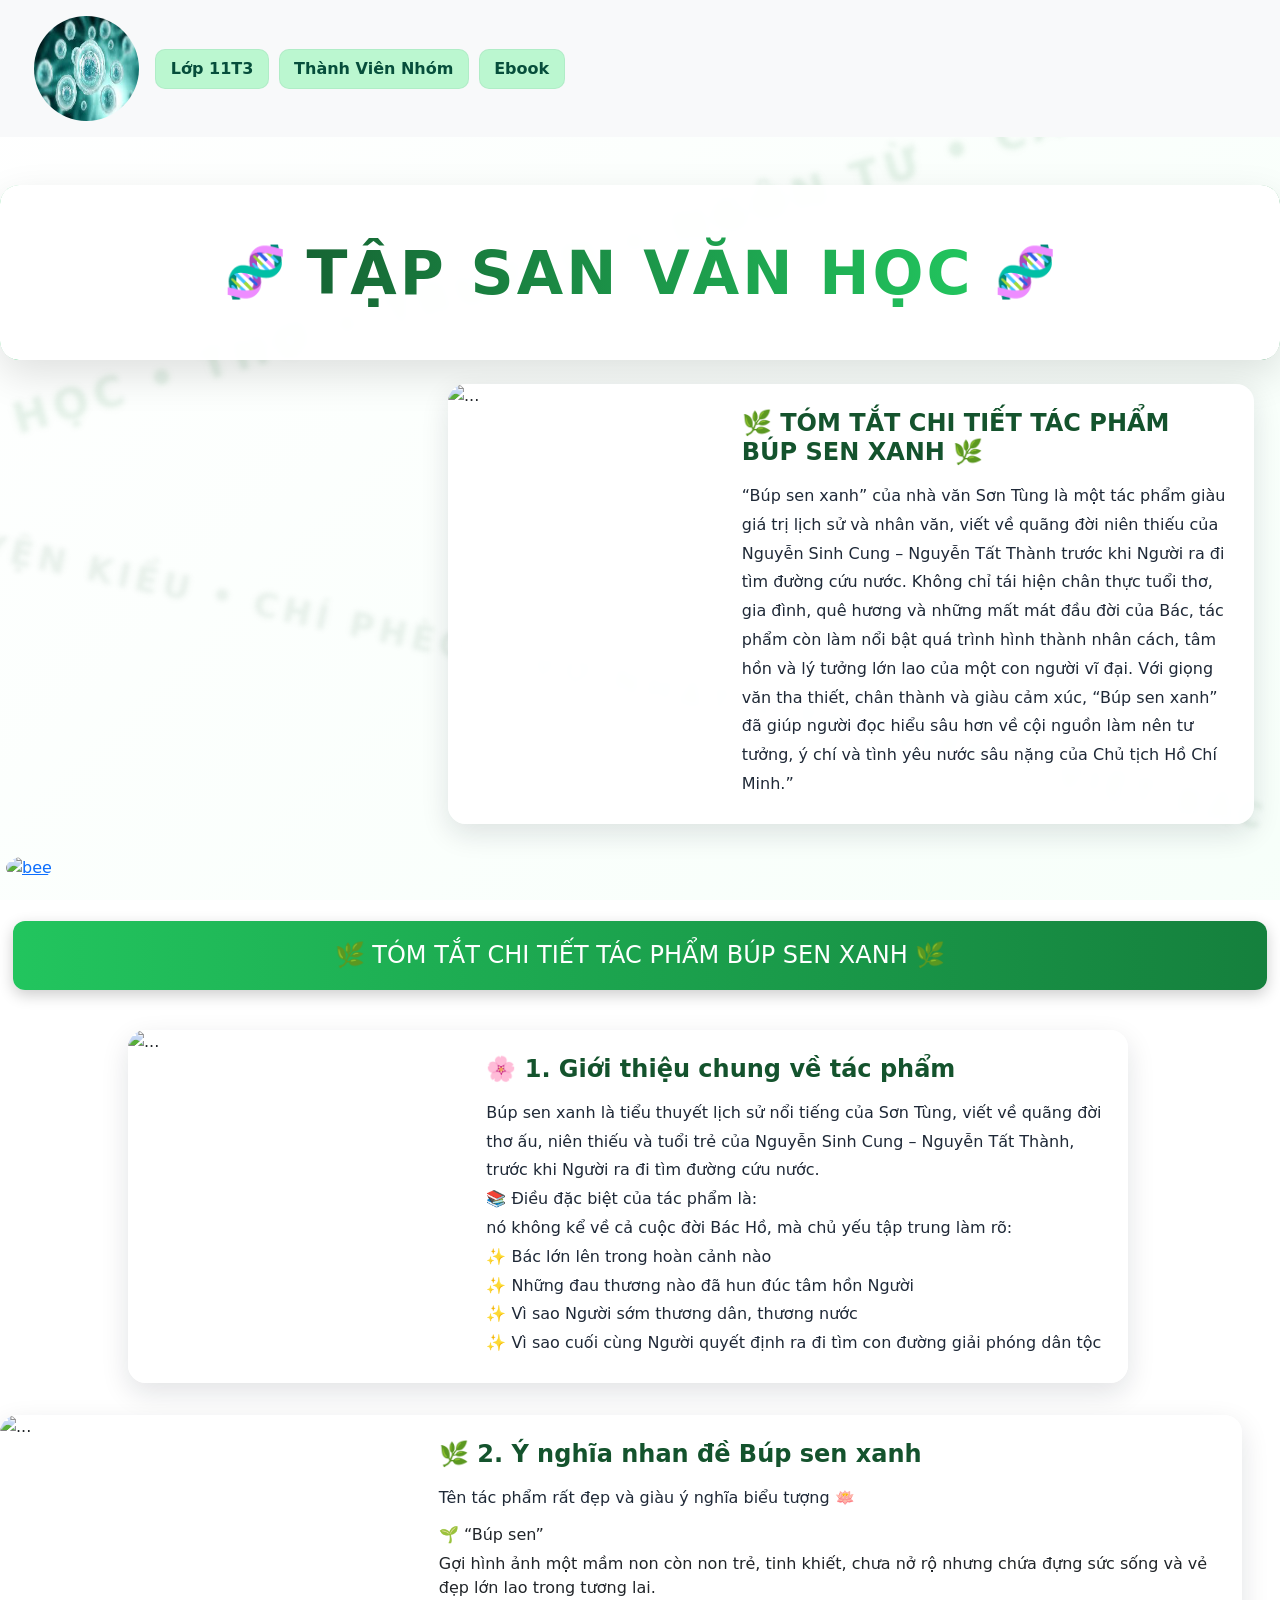
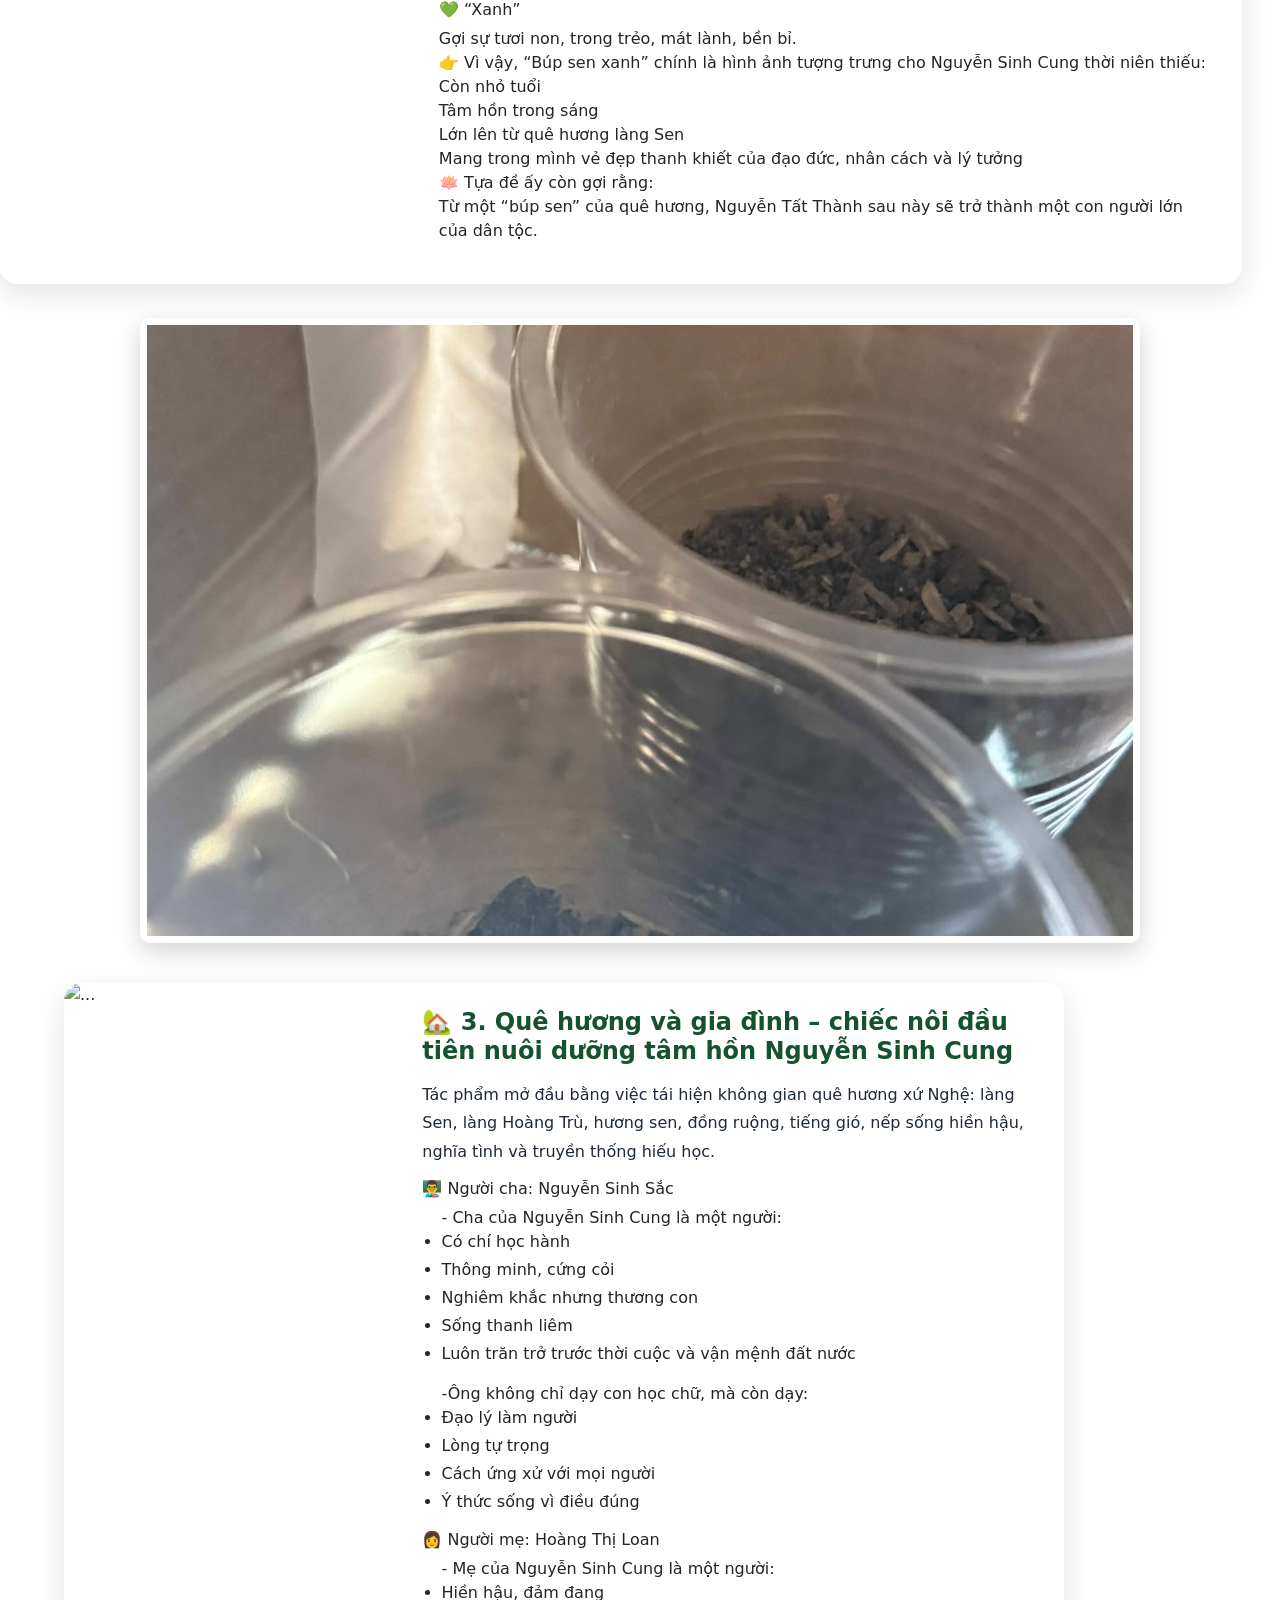
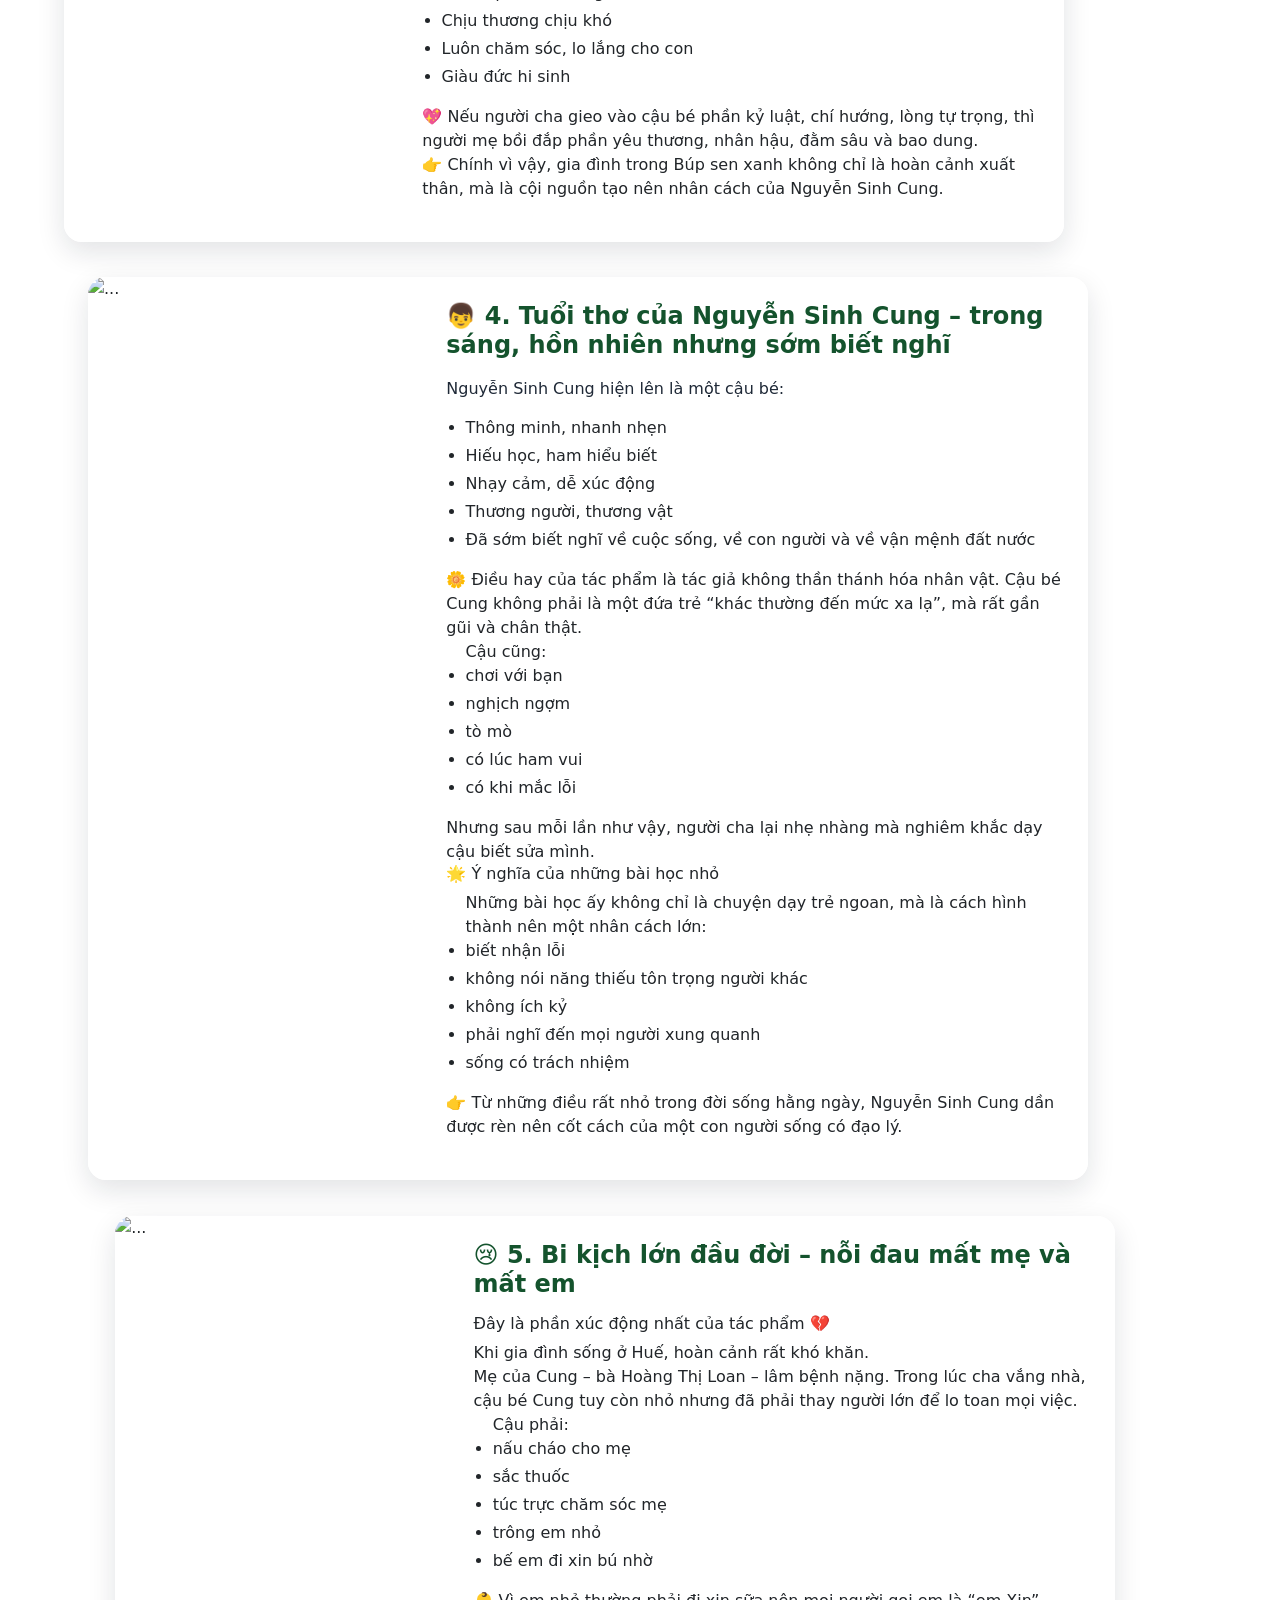
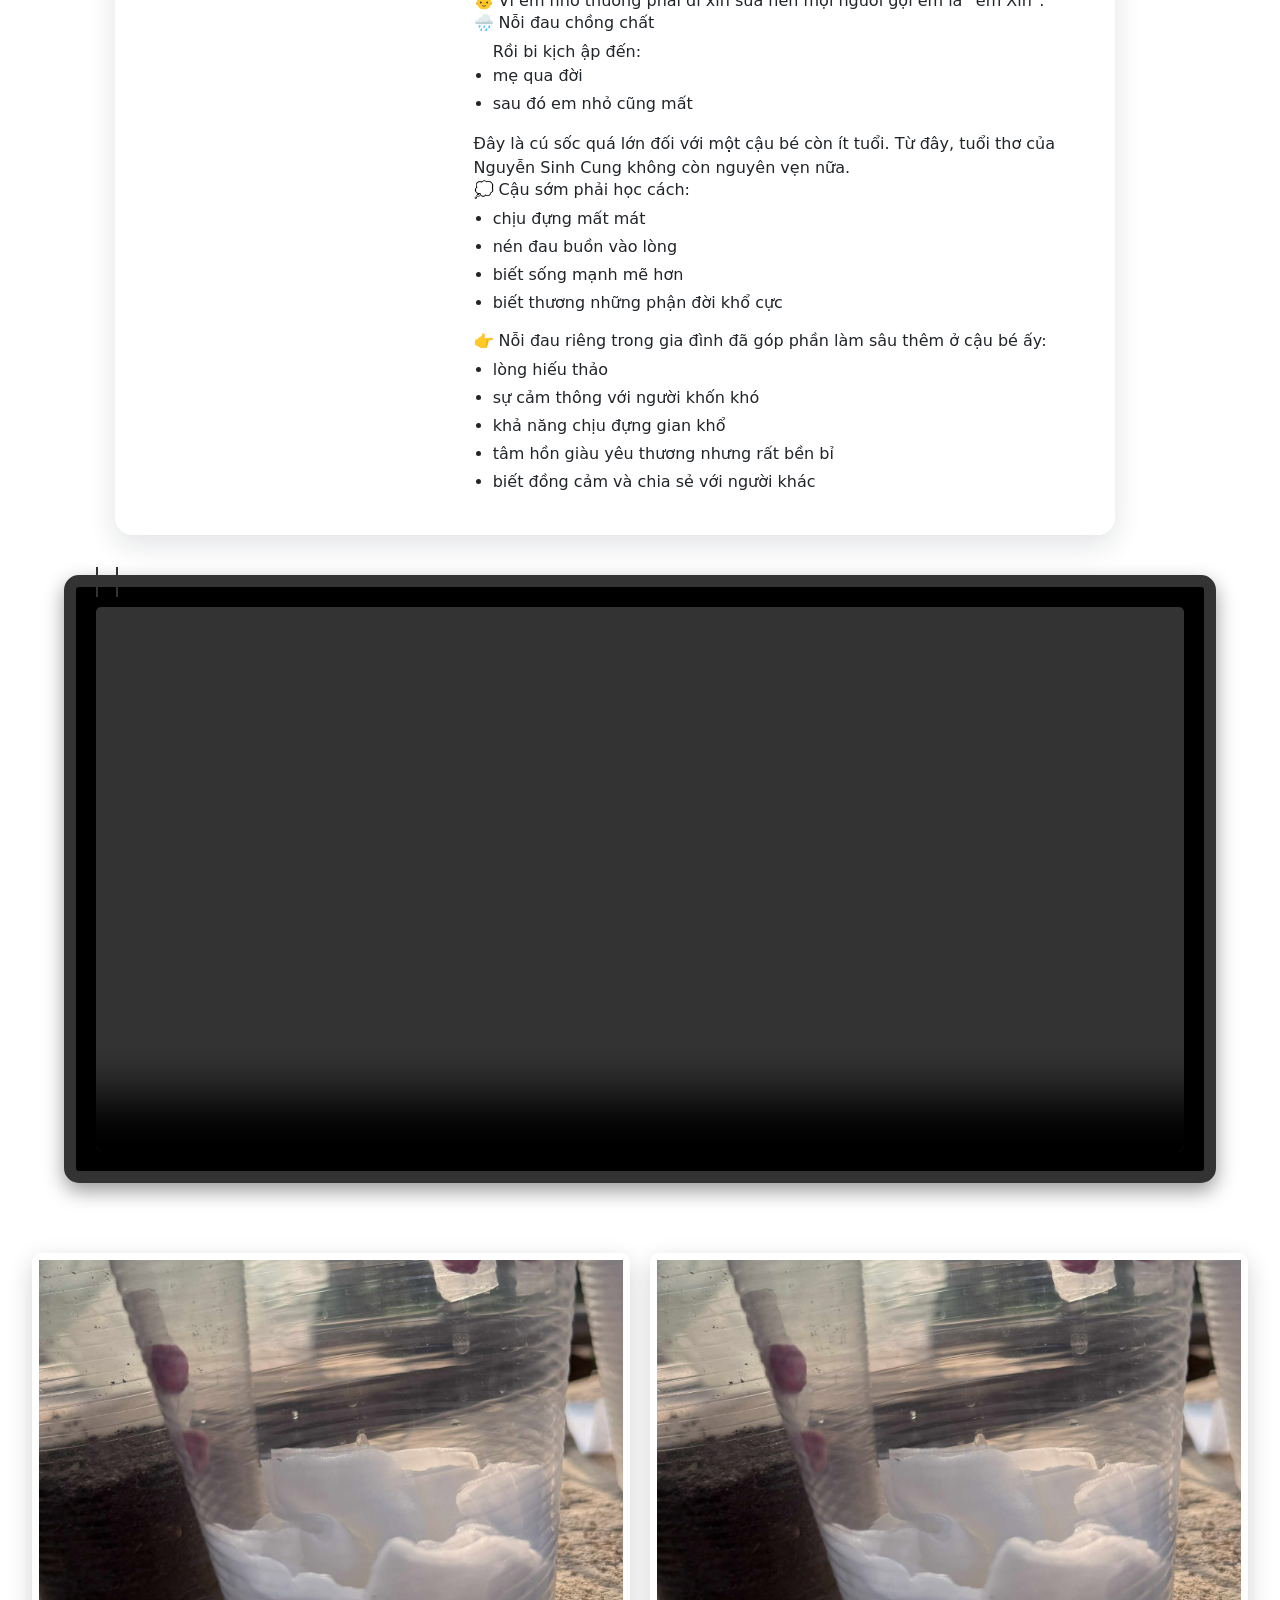
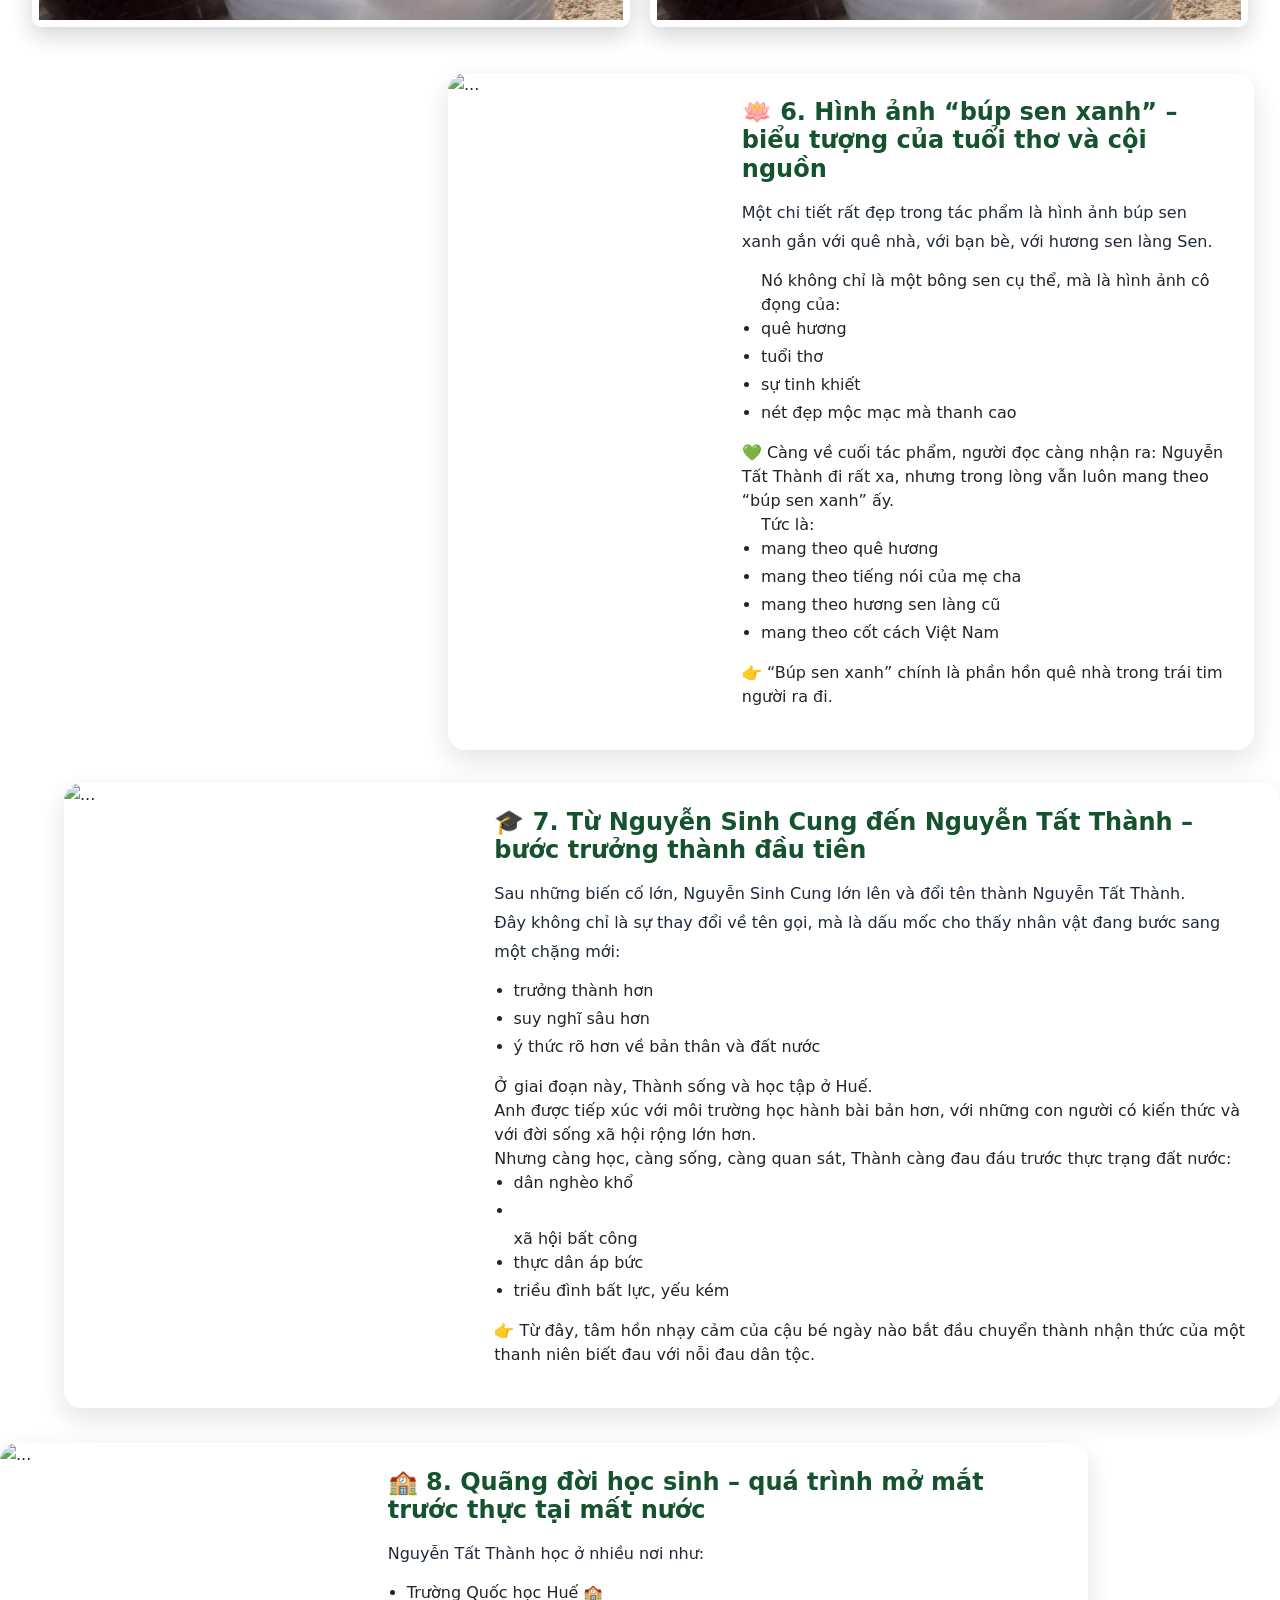
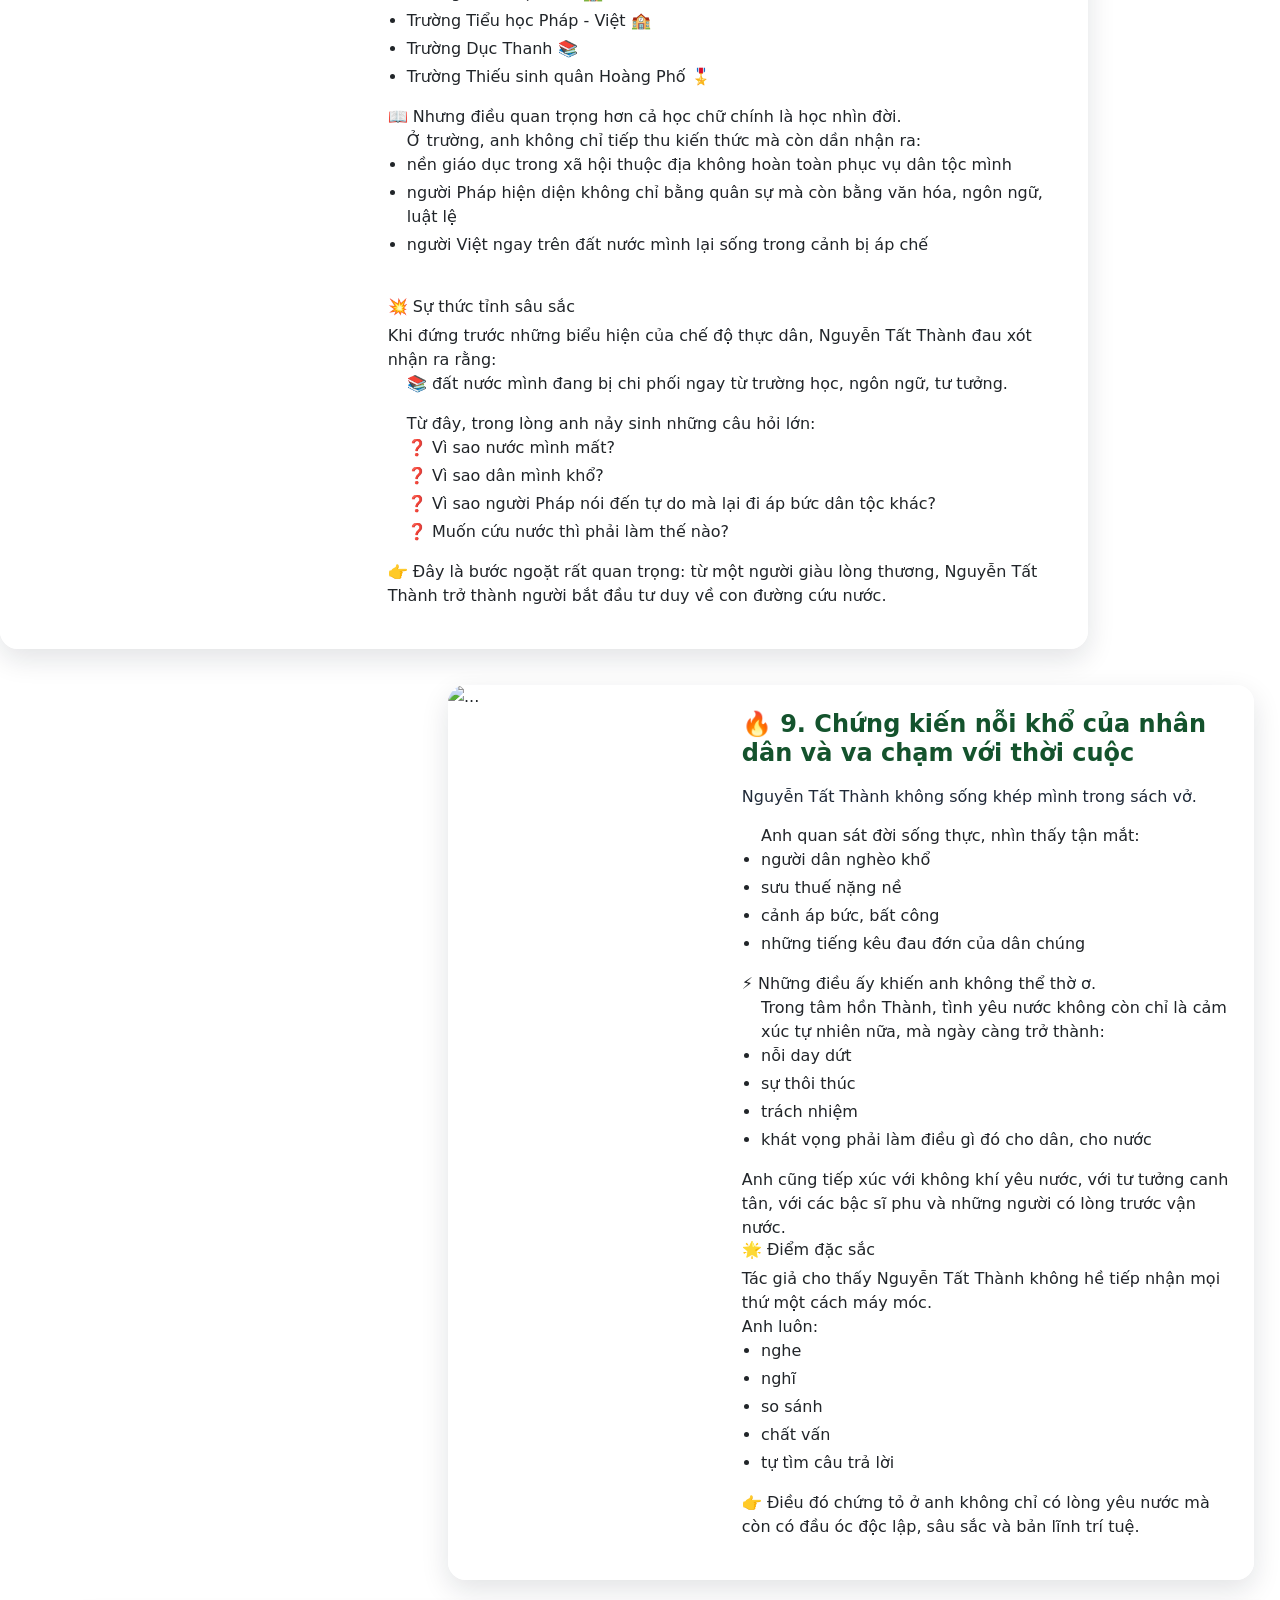
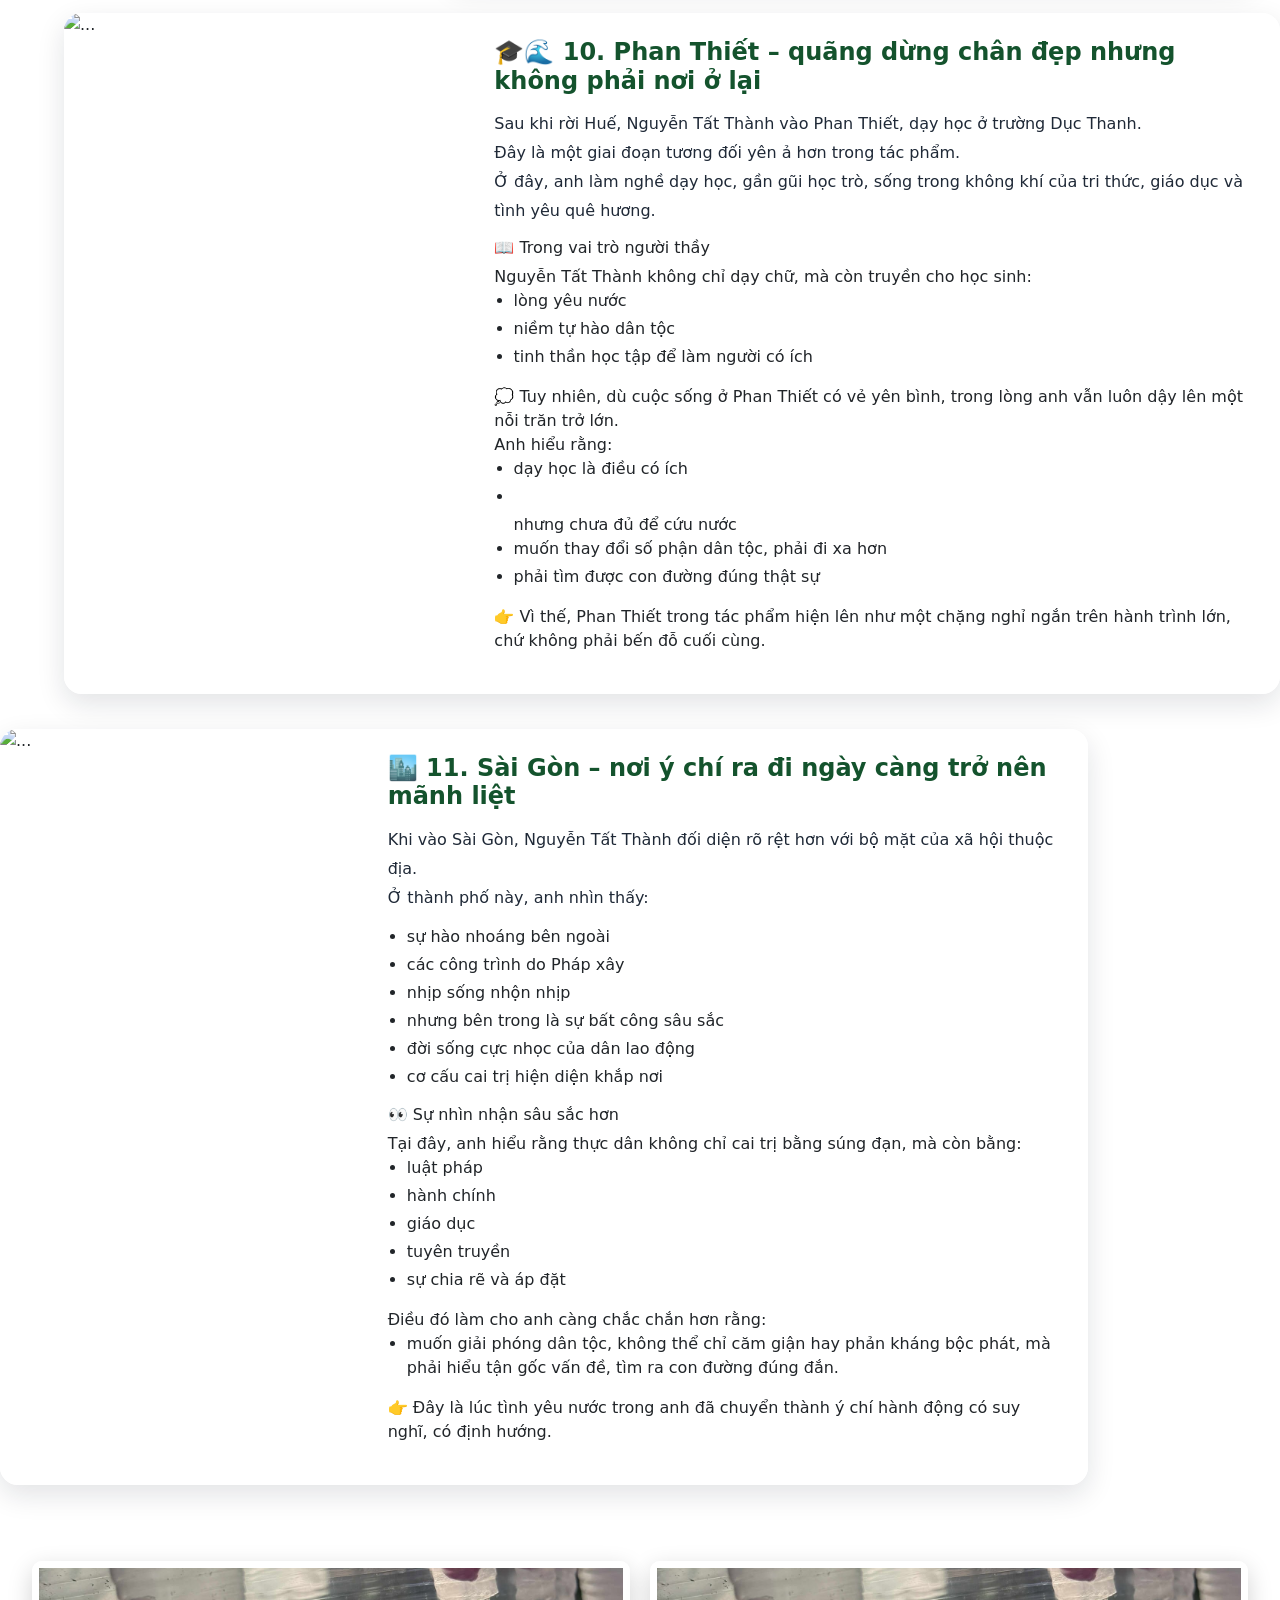
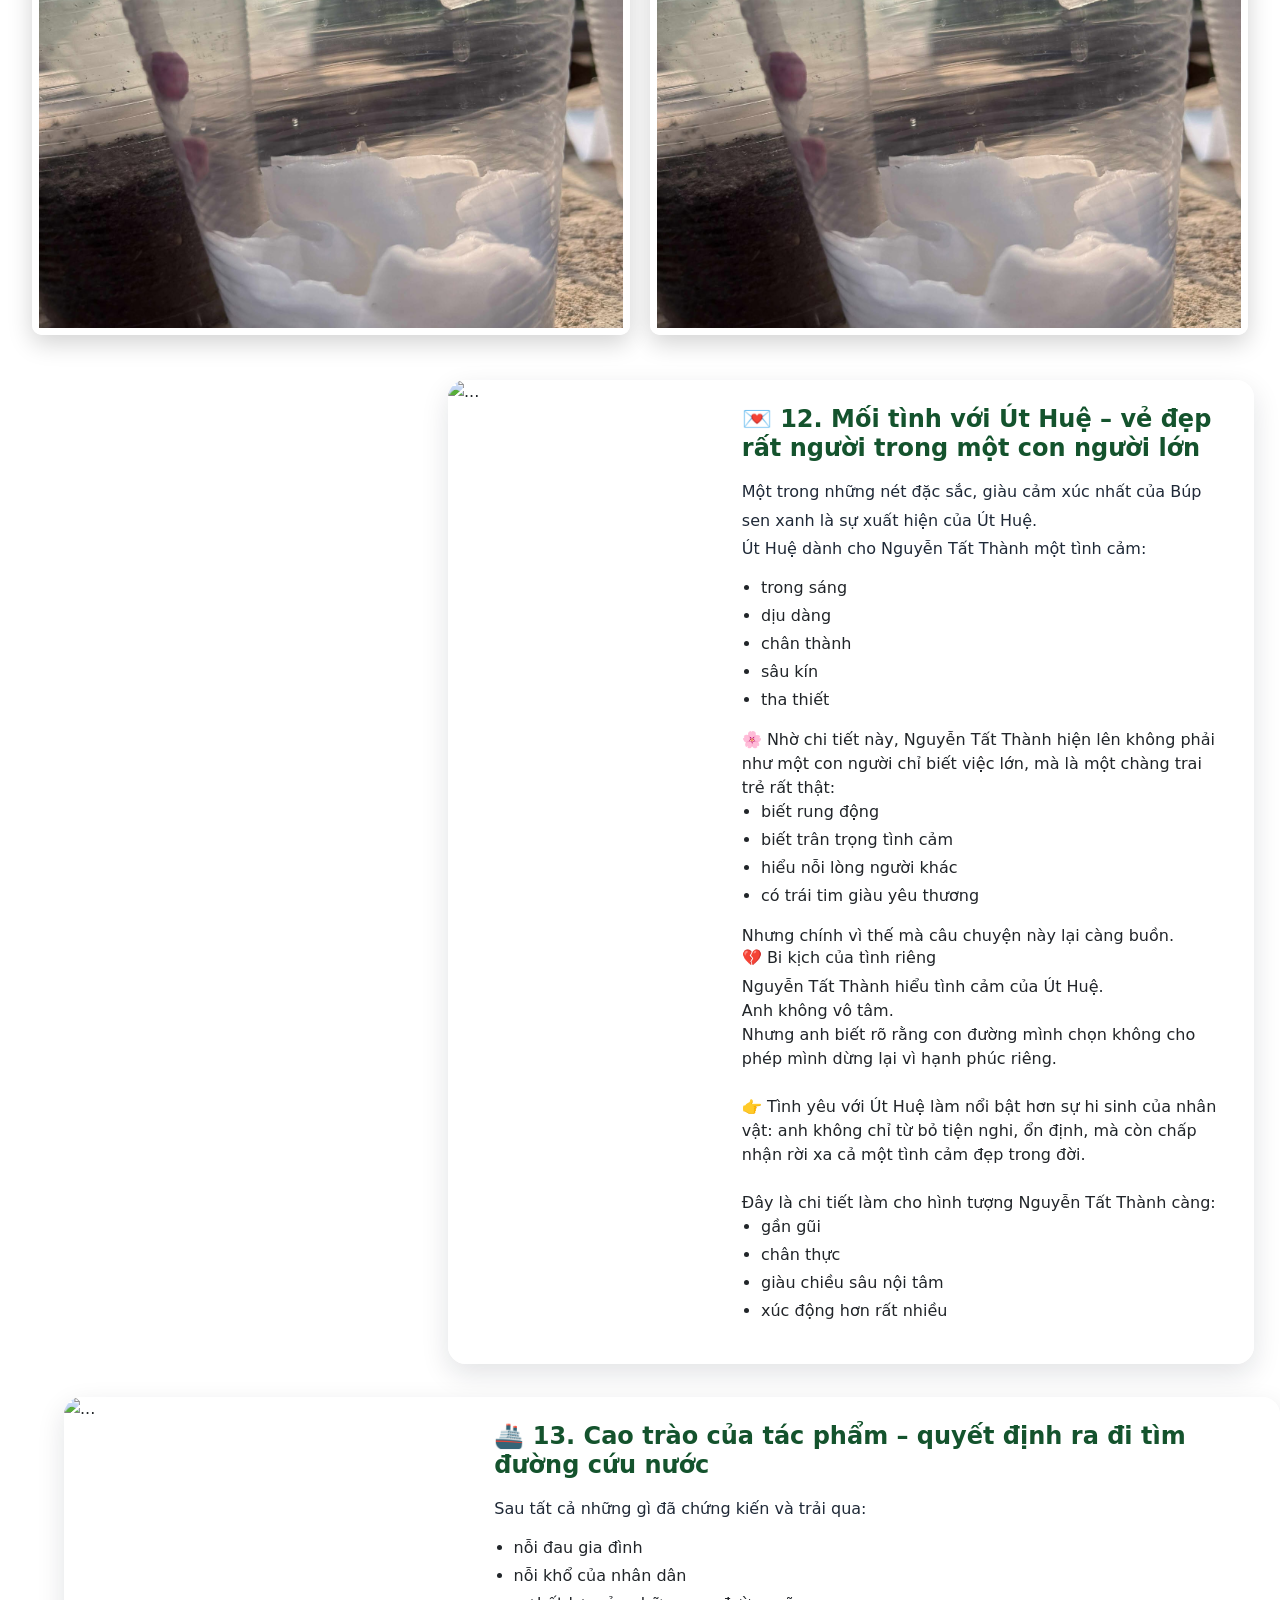
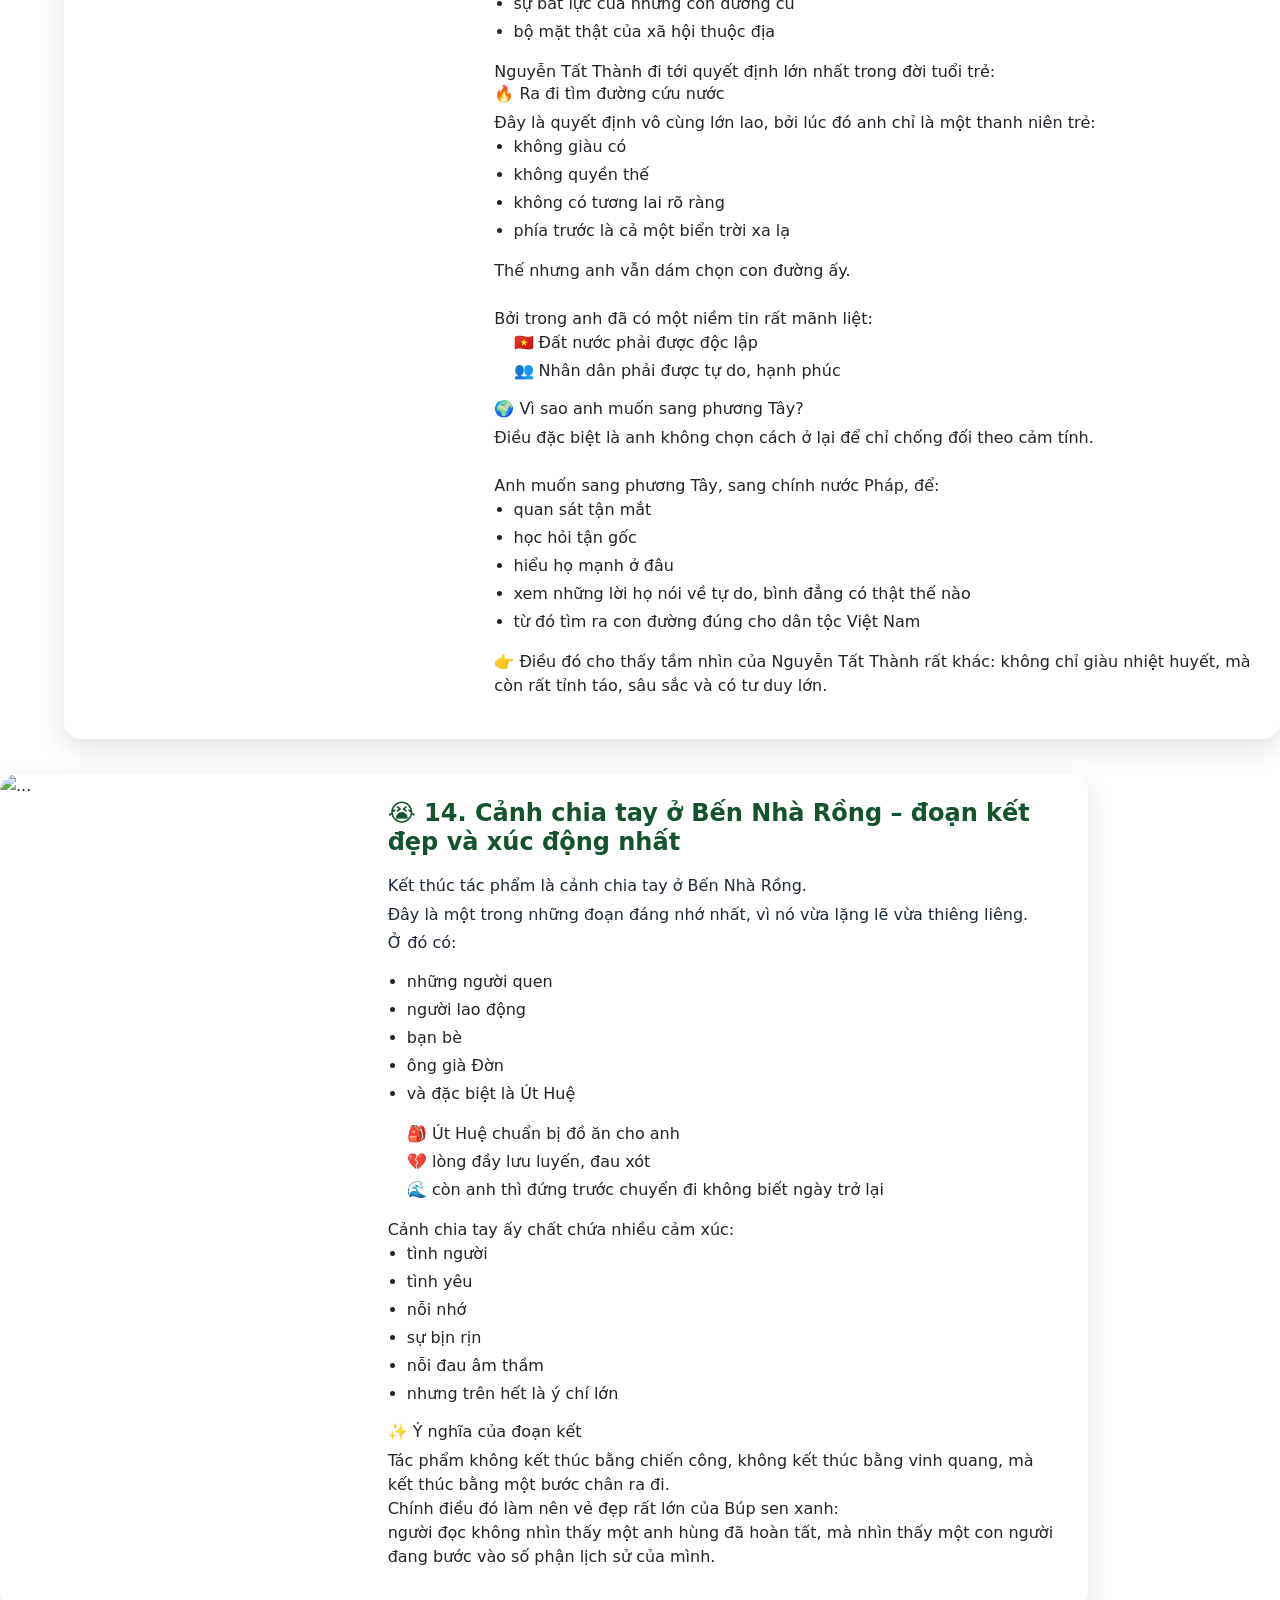
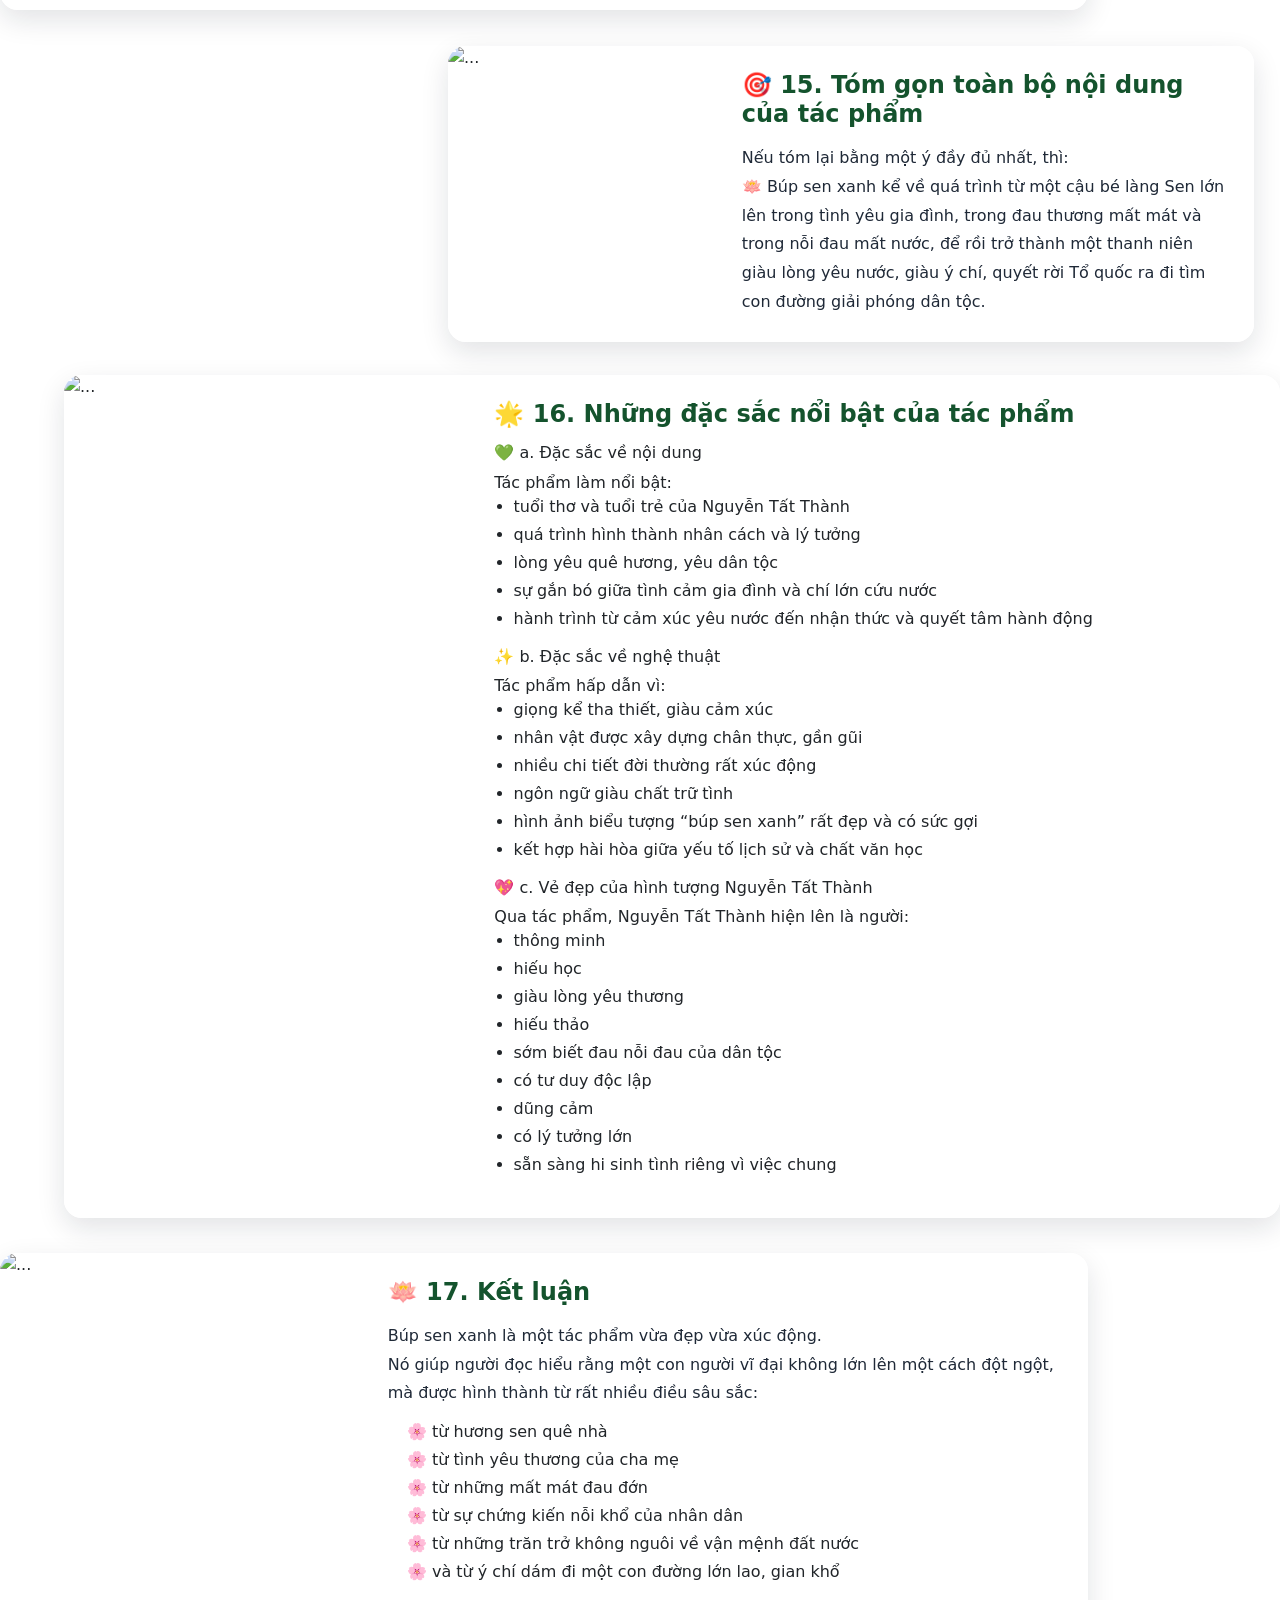
==== index.html @ 9b752dc6 "l2" ====
<!DOCTYPE html>
<html lang="en">

<head>
  <meta charset="UTF-8">
  <meta name="viewport" content="width=device-width, initial-scale=1.0">
  <link href="https://cdn.jsdelivr.net/npm/bootstrap@5.3.8/dist/css/bootstrap.min.css" rel="stylesheet"
    integrity="sha384-sRIl4kxILFvY47J16cr9ZwB07vP4J8+LH7qKQnuqkuIAvNWLzeN8tE5YBujZqJLB" crossorigin="anonymous">
  <link rel="stylesheet" href="/chinh/style.css">
  <link rel="stylesheet" href="/chinh/script.js">
  <title>Document</title>
</head>

<body>
  <!-- navbar -->
  <nav class="navbar navbar-expand-lg bg-body-tertiary">
    <div class="container-fluid">
      <a class="navbar-brand" href=""><img
          src="[data-uri]"
          alt=""></a>
      <button class="navbar-toggler" type="button" data-bs-toggle="collapse" data-bs-target="#navbarNav"
        aria-controls="navbarNav" aria-expanded="false" aria-label="Toggle navigation">
        <span class="navbar-toggler-icon"></span>
      </button>
      <div class="collapse navbar-collapse" id="navbarNav">
        <ul class="navbar-nav">
          <!-- <li class="nav-item">
            <a class="nav-link active" aria-current="page" href="#">Lớp 11T3</a>
          </li>
          <li class="nav-item" >
            <a class="nav-link active" aria-current="page" href="/chinh/thanhvien.html">Thành Viên Nhóm</a>
          </li> -->
        </ul>
        <div class="nav-buttons d-flex align-items-center gap-2">
          <a class="btn-nav" href="/hieu/index1.html">Lớp 11T3</a>
          <a class="btn-nav" href="/chinh/thanhvien.html">Thành Viên Nhóm</a>
          <a class="btn-nav" href="/chinh/ebook.html">Ebook</a>
        </div>
      </div>
    </div>
  </nav>
  <br>
  <br>
  <!-- tập san -->
  <div class="bio-header">
    <span class="dna">🧬</span>
    <h2 class="bio-title">TẬP SAN VĂN HỌC</h2>
    <span class="dna">🧬</span>
  </div>
  <br>
  <!-- card giới thiệu -->
  <div class="card mb-31" style="max-width: 1000px;">
    <div class="row g-0">
      <div class="col-md-4">
        <img src="/IMGI/img1.png" class="img-fluid rounded-start" alt="..."
          style="width: 100%; height: 100%; object-fit: cover;">
      </div>
      <div class="col-md-8">
        <div class="card-body">
          <h5 class="card-title">🌿 TÓM TẮT CHI TIẾT TÁC PHẨM BÚP SEN XANH 🌿</h5>
          <p class="card-text">
            “Búp sen xanh” của nhà văn Sơn Tùng là một tác phẩm giàu giá trị lịch sử và nhân văn, viết về quãng đời niên
            thiếu của Nguyễn Sinh Cung – Nguyễn Tất Thành trước khi Người ra đi tìm đường cứu nước. Không chỉ tái hiện
            chân thực tuổi thơ, gia đình, quê hương và những mất mát đầu đời của Bác, tác phẩm còn làm nổi bật quá trình
            hình thành nhân cách, tâm hồn và lý tưởng lớn lao của một con người vĩ đại. Với giọng văn tha thiết, chân
            thành và giàu cảm xúc, “Búp sen xanh” đã giúp người đọc hiểu sâu hơn về cội nguồn làm nên tư tưởng, ý chí và
            tình yêu nước sâu nặng của Chủ tịch Hồ Chí Minh.”
          </p>
          <!-- <p class="card-text"><small class="text-body-secondary">Last updated 3 mins ago</small></p> -->
        </div>
      </div>
    </div>
  </div>
  <!-- hình ảnh -->
  <button id="sss">
    <a href="/hieu/index1.html">
      <img src="/IMGI/img6.png" alt="bee">
    </a>
  </button>
  <!-- ảnh album -->
  <!-- phần cách làm -->
  <!-- new section heading -->
  <div class="section-title">
    <h4>🌿 TÓM TẮT CHI TIẾT TÁC PHẨM BÚP SEN XANH 🌿</h4>
  </div>
  <div class="card mb-32" style="max-width: 1000px;">
    <div class="row g-0">
      <div class="col-md-4">
        <img src="/IMGI/img2.png" class="img-fluid rounded-start" alt="..."
          style="width:90%; height: 100%; object-fit: cover;">
      </div>
      <div class="col-md-8">
        <div class="card-body">
          <h5 class="card-title">🌸 1. Giới thiệu chung về tác phẩm</h5>
          <p class="card-text">

            Búp sen xanh là tiểu thuyết lịch sử nổi tiếng của Sơn Tùng, viết về quãng đời thơ ấu, niên thiếu và tuổi trẻ
            của Nguyễn Sinh Cung – Nguyễn Tất Thành, trước khi Người ra đi tìm đường cứu nước.
            <br>
            📚 Điều đặc biệt của tác phẩm là:
            <br>
            nó không kể về cả cuộc đời Bác Hồ, mà chủ yếu tập trung làm rõ:
            <br>
            ✨ Bác lớn lên trong hoàn cảnh nào
            <br>
            ✨ Những đau thương nào đã hun đúc tâm hồn Người
            <br>
            ✨ Vì sao Người sớm thương dân, thương nước
            <br>
            ✨ Vì sao cuối cùng Người quyết định ra đi tìm con đường giải phóng dân tộc
            <br>
          </p>
        </div>
      </div>
    </div>
  </div>

  <div class="card mb-34" style="max-width: 1500px; margin-left: auto; margin-right: 3%;">
    <div class="row g-0">
      <div class="col-md-4">
        <img src="/IMGI/img6.png" class="img-fluid rounded-start" alt="..."
          style="width: 100%; height: 100%; object-fit: cover;">
      </div>
      <div class="col-md-8">
        <div class="card-body">
          <h5 class="card-title">🌿 2. Ý nghĩa nhan đề Búp sen xanh</h5>
          <p class="card-text">Tên tác phẩm rất đẹp và giàu ý nghĩa biểu tượng 🪷
            <br>
          <h6>🌱 “Búp sen”</h6>
          Gợi hình ảnh một mầm non còn non trẻ, tinh khiết, chưa nở rộ nhưng chứa đựng sức sống và vẻ đẹp lớn lao trong
          tương lai.
          <br>
          <h6>💚 “Xanh”</h6>
          Gợi sự tươi non, trong trẻo, mát lành, bền bỉ.
          <br>
          👉 Vì vậy, “Búp sen xanh” chính là hình ảnh tượng trưng cho Nguyễn Sinh Cung thời niên thiếu:
          <br>
          Còn nhỏ tuổi
          <br>
          Tâm hồn trong sáng
          <br>
          Lớn lên từ quê hương làng Sen
          <br>
          Mang trong mình vẻ đẹp thanh khiết của đạo đức, nhân cách và lý tưởng
          <br>
          🪷 Tựa đề ấy còn gợi rằng:
          <br>
          Từ một “búp sen” của quê hương, Nguyễn Tất Thành sau này sẽ trở thành một con người lớn của dân tộc.
          </p>

        </div>
      </div>
    </div>
  </div>

  <!-- thêm khung ảnh ý nghĩa với carousel -->
  <div class="slider2">
    <img src="/imgalbum/1.jpg" class="slide active">
    <img src="/imgalbum/2.jpg" class="slide">
    <img src="/imgalbum/3.jpg" class="slide">
    <img src="/imgalbum/4.jpg" class="slide">
    <img src="/imgalbum/5.jpg" class="slide">
    <img src="/imgalbum/6.jpg" class="slide">
    <img src="/imgalbum/7.jpg" class="slide">
    <img src="/imgalbum/8.jpg" class="slide">
    <img src="/imgalbum/9.jpg" class="slide">
    <img src="/imgalbum/10.jpg" class="slide">
    <img src="/imgalbum/11.jpg" class="slide">
    <img src="/imgalbum/43.jpg" class="slide">
    <img src="/imgalbum/42.jpg" class="slide">
    <img src="/imgalbum/41.jpg" class="slide">
    <img src="/imgalbum/40.jpg" class="slide">
    <img src="/imgalbum/39.jpg" class="slide">
    <img src="/imgalbum/38.jpg" class="slide">
    <img src="/imgalbum/37.jpg" class="slide">
    <img src="/imgalbum/36.jpg" class="slide">
    <img src="/imgalbum/35.jpg" class="slide">
    <img src="/imgalbum/34.jpg" class="slide">
    <img src="/imgalbum/33.jpg" class="slide">

  </div>

  <div class="card mb-35" style="max-width: 1000px;">
    <div class="row g-0">
      <div class="col-md-4">
        <img src="/IMGI/img5.png" class="img-fluid rounded-start" alt="..."
          style="width: 100%; height: 100%; object-fit: cover;">
      </div>
      <div class="col-md-8">
        <div class="card-body">
          <h5 class="card-title">🏡 3. Quê hương và gia đình – chiếc nôi đầu tiên nuôi dưỡng tâm hồn Nguyễn Sinh Cung
          </h5>
          <p class="card-text">Tác phẩm mở đầu bằng việc tái hiện không gian quê hương xứ Nghệ:
            làng Sen, làng Hoàng Trù, hương sen, đồng ruộng, tiếng gió, nếp sống hiền hậu, nghĩa tình và truyền thống
            hiếu học.
            <br>
          <h6>👨‍🏫 Người cha: Nguyễn Sinh Sắc</h6>
          <ul>- Cha của Nguyễn Sinh Cung là một người:
            <li>Có chí học hành</li>
            <li>Thông minh, cứng cỏi</li>
            <li>Nghiêm khắc nhưng thương con</li>
            <li>Sống thanh liêm</li>
            <li>Luôn trăn trở trước thời cuộc và vận mệnh đất nước</li>
          </ul>
          <ul>-Ông không chỉ dạy con học chữ, mà còn dạy:
            <li>Đạo lý làm người</li>
            <li>Lòng tự trọng</li>
            <li>Cách ứng xử với mọi người</li>
            <li>Ý thức sống vì điều đúng</li>
          </ul>
          <h6>👩 Người mẹ: Hoàng Thị Loan</h6>
          <ul>- Mẹ của Nguyễn Sinh Cung là một người:
            <li>Hiền hậu, đảm đang</li>
            <li>Chịu thương chịu khó</li>
            <li>Luôn chăm sóc, lo lắng cho con</li>
            <li>Giàu đức hi sinh</li>
          </ul>
          💖 Nếu người cha gieo vào cậu bé phần kỷ luật, chí hướng, lòng tự trọng,
          thì người mẹ bồi đắp phần yêu thương, nhân hậu, đằm sâu và bao dung.
          <br>
          👉 Chính vì vậy, gia đình trong Búp sen xanh không chỉ là hoàn cảnh xuất thân, mà là cội nguồn tạo nên
          nhân cách của Nguyễn Sinh Cung.
          </p>
        </div>
      </div>
    </div>
  </div>


  <div class="card mb-36" style="max-width: 1000px;">
    <div class="row g-0">
      <div class="col-md-4">
        <img src="/IMGI/img7.png" class="img-fluid rounded-start" alt="..."
          style="width: 100%; height: 100%; object-fit: cover;">
      </div>
      <div class="col-md-8">
        <div class="card-body">
          <h5 class="card-title">👦 4. Tuổi thơ của Nguyễn Sinh Cung – trong sáng, hồn nhiên nhưng sớm biết nghĩ</h5>
          <p class="card-text">Nguyễn Sinh Cung hiện lên là một cậu bé:
            <br>
          <ul>
            <li>Thông minh, nhanh nhẹn</li>
            <li>Hiếu học, ham hiểu biết</li>
            <li>Nhạy cảm, dễ xúc động</li>
            <li>Thương người, thương vật</li>
            <li>Đã sớm biết nghĩ về cuộc sống, về con người và về vận mệnh đất nước</li>
          </ul>
          🌼 Điều hay của tác phẩm là tác giả không thần thánh hóa nhân vật.
          Cậu bé Cung không phải là một đứa trẻ “khác thường đến mức xa lạ”, mà rất gần gũi và chân thật.
          <ul>Cậu cũng:
            <li>chơi với bạn</li>
            <li>nghịch ngợm</li>
            <li>tò mò</li>
            <li>có lúc ham vui</li>
            <li>có khi mắc lỗi</li>
          </ul>
          Nhưng sau mỗi lần như vậy, người cha lại nhẹ nhàng mà nghiêm khắc dạy cậu biết sửa mình.
          <br>
          <h6>🌟 Ý nghĩa của những bài học nhỏ</h6>
          <ul>
            Những bài học ấy không chỉ là chuyện dạy trẻ ngoan, mà là cách hình thành nên một nhân cách lớn:
            <li>biết nhận lỗi</li>
            <li>không nói năng thiếu tôn trọng người khác</li>
            <li>không ích kỷ</li>
            <li>phải nghĩ đến mọi người xung quanh</li>
            <li>sống có trách nhiệm</li>
          </ul>
          👉 Từ những điều rất nhỏ trong đời sống hằng ngày, Nguyễn Sinh Cung dần được rèn nên cốt cách của một con
          người sống có đạo lý.
          </p>
        </div>
      </div>
    </div>
  </div>

  <div class="card mb-37" style="max-width: 1000px;">
    <div class="row g-0">
      <div class="col-md-4">
        <img src="/IMGI/img8.png" class="img-fluid rounded-start" alt="..."
          style="width: 100%; height: 100%; object-fit: cover;">
      </div>
      <div class="col-md-8">
        <div class="card-body">
          <h5 class="card-title">😢 5. Bi kịch lớn đầu đời – nỗi đau mất mẹ và mất em</h5>
          <p class="card-text">
          <h6>Đây là phần xúc động nhất của tác phẩm 💔</h6>
          Khi gia đình sống ở Huế, hoàn cảnh rất khó khăn.
          <br>
          Mẹ của Cung – bà Hoàng Thị Loan – lâm bệnh nặng. Trong lúc cha vắng nhà, cậu bé Cung tuy còn nhỏ nhưng đã phải
          thay người lớn để lo toan mọi việc.
          <br>
          <ul>Cậu phải:
            <li>nấu cháo cho mẹ</li>
            <li>sắc thuốc</li>
            <li>túc trực chăm sóc mẹ</li>
            <li>trông em nhỏ</li>
            <li>bế em đi xin bú nhờ</li>
          </ul>
          👶 Vì em nhỏ thường phải đi xin sữa nên mọi người gọi em là “em Xin”.
          <br>
          <h6>🌧️ Nỗi đau chồng chất</h6>
          <ul>Rồi bi kịch ập đến:
            <li>mẹ qua đời</li>
            <li>sau đó em nhỏ cũng mất</li>
          </ul>
          Đây là cú sốc quá lớn đối với một cậu bé còn ít tuổi.
          Từ đây, tuổi thơ của Nguyễn Sinh Cung không còn nguyên vẹn nữa.
          <h6>💭 Cậu sớm phải học cách:</h6>
          <ul>
            <li>chịu đựng mất mát</li>
            <li>nén đau buồn vào lòng</li>
            <li>biết sống mạnh mẽ hơn</li>
            <li>biết thương những phận đời khổ cực</li>
          </ul>
          <h6>👉 Nỗi đau riêng trong gia đình đã góp phần làm sâu thêm ở cậu bé ấy:</h6>
          <ul>
            <li>lòng hiếu thảo</li>
            <li>sự cảm thông với người khốn khó</li>
            <li>khả năng chịu đựng gian khổ</li>
            <li>tâm hồn giàu yêu thương nhưng rất bền bỉ</li>
            <li>biết đồng cảm và chia sẻ với người khác</li>
          </ul>
          </p>

        </div>
      </div>
    </div>
  </div>

  <!-- hình ảnh -->
  <!-- video nhóm -->
  <div class="tv-frame">
    <video width="600" controls>
      <source src="/chinh/YTSave.com_YouTube_nhom6-T3-k47_Media_P_e15MkeX0Q_002_720p.mp4" type="video/mp4">
      Trình duyệt của bạn không hỗ trợ video.
    </video>
    </iframe>
  </div>


  <div class="anhnhom">
    <div class="slider">
      <img src="/imgalbum/13.jpg" class="slide active">
      <img src="/imgalbum/14.jpg" class="slide">
      <img src="/imgalbum/15.jpg" class="slide">
      <img src="/imgalbum/16.jpg" class="slide">
      <img src="/imgalbum/17.jpg" class="slide">
      <img src="/imgalbum/18.jpg" class="slide">
      <img src="/imgalbum/19.jpg" class="slide">
      <img src="/imgalbum/20.jpg" class="slide">
      <img src="/imgalbum/21.jpg" class="slide">
      <img src="/imgalbum/22.jpg" class="slide">
      <img src="/imgalbum/23.jpg" class="slide">
      <img src="/imgalbum/32.jpg" class="slide">
      <img src="/imgalbum/31.jpg" class="slide">
      <img src="/imgalbum/30.jpg" class="slide">
      <img src="/imgalbum/29.jpg" class="slide">
      <img src="/imgalbum/28.jpg" class="slide">
      <img src="/imgalbum/27.jpg" class="slide">
    </div>
    <div class="slider">
      <img src="/imgalbum/23.jpg" class="slide active">
      <img src="/imgalbum/14.jpg" class="slide">
      <img src="/imgalbum/15.jpg" class="slide">
      <img src="/imgalbum/24.jpg" class="slide">
      <img src="/imgalbum/25.jpg" class="slide">
      <img src="/imgalbum/26.jpg" class="slide">
      <img src="/imgalbum/27.jpg" class="slide">
      <img src="/imgalbum/44.jpg" class="slide">
      <img src="/imgalbum/45.jpg" class="slide">
      <img src="/imgalbum/46.jpg" class="slide">
      <img src="/imgalbum/47.jpg" class="slide">
      <img src="/imgalbum/48.jpg" class="slide">
      <img src="/imgalbum/49.jpg" class="slide">
      <img src="/imgalbum/50.jpg" class="slide">
      <img src="/imgalbum/51.jpg" class="slide">
      <img src="/imgalbum/52.jpg" class="slide">
      <img src="/imgalbum/53.jpg" class="slide">
    </div>
  </div>
  <!-- phần kết -->
  <div class="card mb-33" style="max-width: 1200px;">
    <div class="row g-0">
      <div class="col-md-4">
        <img src="/IMGI/img9.png" class="img-fluid rounded-start" alt="..."
          style="width: 100%; height: 100%; object-fit: cover;">
      </div>
      <div class="col-md-8">
        <div class="card-body">
          <h5 class="card-title">🪷 6. Hình ảnh “búp sen xanh” – biểu tượng của tuổi thơ và cội nguồn</h5>
          <p class="card-text">Một chi tiết rất đẹp trong tác phẩm là hình ảnh búp sen xanh gắn với quê nhà, với bạn bè,
            với hương sen làng Sen.
            <br>
          <ul>Nó không chỉ là một bông sen cụ thể, mà là hình ảnh cô đọng của:

            <li>quê hương</li>
            <li>tuổi thơ</li>
            <li>sự tinh khiết</li>
            <li>nét đẹp mộc mạc mà thanh cao</li>
          </ul>
          💚 Càng về cuối tác phẩm, người đọc càng nhận ra:
          Nguyễn Tất Thành đi rất xa, nhưng trong lòng vẫn luôn mang theo “búp sen xanh” ấy.
          <br>
          <ul>Tức là:

            <li>mang theo quê hương</li>
            <li>mang theo tiếng nói của mẹ cha</li>
            <li>mang theo hương sen làng cũ</li>
            <li>mang theo cốt cách Việt Nam</li>
          </ul>
          👉 “Búp sen xanh” chính là phần hồn quê nhà trong trái tim người ra đi.
          </p>
        </div>
      </div>
    </div>
  </div>

  <div class="card mb-35" style="max-width: 1600px;">
    <div class="row g-0">
      <div class="col-md-4">
        <img src="/IMGI/img5.png" class="img-fluid rounded-start" alt="..."
          style="width: 100%; height: 100%; object-fit: cover;">
      </div>
      <div class="col-md-8">
        <div class="card-body">
          <h5 class="card-title">🎓 7. Từ Nguyễn Sinh Cung đến Nguyễn Tất Thành – bước trưởng thành đầu tiên
          </h5>
          <p class="card-text">Sau những biến cố lớn, Nguyễn Sinh Cung lớn lên và đổi tên thành Nguyễn Tất Thành.
            <br>
            Đây không chỉ là sự thay đổi về tên gọi, mà là dấu mốc cho thấy nhân vật đang bước sang một chặng mới:
            <br>
          <ul>
            <li>trưởng thành hơn</li>
            <li>suy nghĩ sâu hơn</li>
            <li>ý thức rõ hơn về bản thân và đất nước</li>
          </ul>
          Ở giai đoạn này, Thành sống và học tập ở Huế.
          <br>
          Anh được tiếp xúc với môi trường học hành bài bản hơn, với những con người có kiến thức và với đời sống xã hội
          rộng lớn hơn.
          <br>
          Nhưng càng học, càng sống, càng quan sát, Thành càng đau đáu trước thực trạng đất nước:
          <ul>
            <li>dân nghèo khổ</li>
            <li></li>xã hội bất công</li>
            <li>thực dân áp bức</li>
            <li>triều đình bất lực, yếu kém</li>
          </ul>
          👉 Từ đây, tâm hồn nhạy cảm của cậu bé ngày nào bắt đầu chuyển thành nhận thức của một thanh niên biết đau với
          nỗi đau dân tộc.
          </p>
        </div>
      </div>
    </div>
  </div>

  <div class="card mb-36" style="max-width: 1300px;">
    <div class="row g-0">
      <div class="col-md-4">
        <img src="/IMGI/img7.png" class="img-fluid rounded-start" alt="..."
          style="width: 100%; height: 100%; object-fit: cover;">
      </div>
      <div class="col-md-8">
        <div class="card-body">
          <h5 class="card-title">🏫 8. Quãng đời học sinh – quá trình mở mắt trước thực tại mất nước</h5>
          <p class="card-text">Nguyễn Tất Thành học ở nhiều nơi như:
          <ul>
            <li>Trường Quốc học Huế 🏫</li>
            <li>Trường Tiểu học Pháp - Việt 🏫</li>
            <li>Trường Dục Thanh 📚</li>
            <li>Trường Thiếu sinh quân Hoàng Phố 🎖️</li>
          </ul>
          📖 Nhưng điều quan trọng hơn cả học chữ chính là học nhìn đời.
          <ul>Ở trường, anh không chỉ tiếp thu kiến thức mà còn dần nhận ra:
            <li>nền giáo dục trong xã hội thuộc địa không hoàn toàn phục vụ dân tộc mình</li>
            <li>người Pháp hiện diện không chỉ bằng quân sự mà còn bằng văn hóa, ngôn ngữ, luật lệ</li>
            <li>người Việt ngay trên đất nước mình lại sống trong cảnh bị áp chế</li>
          </ul>
          <br>
          <h6>💥 Sự thức tỉnh sâu sắc</h6>
          Khi đứng trước những biểu hiện của chế độ thực dân, Nguyễn Tất Thành đau xót nhận ra rằng:
          <ul style="list-style: none;">
            <li>📚 đất nước mình đang bị chi phối ngay từ trường học, ngôn ngữ, tư tưởng.</li>
          </ul>
          <ul style="list-style: none;">Từ đây, trong lòng anh nảy sinh những câu hỏi lớn:
            <li>❓ Vì sao nước mình mất?</li>
            <li>❓ Vì sao dân mình khổ?</li>
            <li>❓ Vì sao người Pháp nói đến tự do mà lại đi áp bức dân tộc khác?</li>
            <li>❓ Muốn cứu nước thì phải làm thế nào?</li>
          </ul>
          👉 Đây là bước ngoặt rất quan trọng:
          từ một người giàu lòng thương, Nguyễn Tất Thành trở thành người bắt đầu tư duy về con đường cứu nước.
          </p>
        </div>
      </div>
    </div>
  </div>

  <div class="card mb-33" style="max-width: 1200px;">
    <div class="row g-0">
      <div class="col-md-4">
        <img src="/IMGI/img9.png" class="img-fluid rounded-start" alt="..."
          style="width: 100%; height: 100%; object-fit: cover;">
      </div>
      <div class="col-md-8">
        <div class="card-body">
          <h5 class="card-title">🔥 9. Chứng kiến nỗi khổ của nhân dân và va chạm với thời cuộc</h5>
          <p class="card-text">Nguyễn Tất Thành không sống khép mình trong sách vở.
            <br>
          <ul>Anh quan sát đời sống thực, nhìn thấy tận mắt:
            <li>người dân nghèo khổ</li>
            <li>sưu thuế nặng nề</li>
            <li>cảnh áp bức, bất công</li>
            <li>những tiếng kêu đau đớn của dân chúng</li>
          </ul>
          ⚡ Những điều ấy khiến anh không thể thờ ơ.
          <br>
          <ul>Trong tâm hồn Thành, tình yêu nước không còn chỉ là cảm xúc tự nhiên nữa, mà ngày càng trở thành:
            <li>nỗi day dứt</li>
            <li>sự thôi thúc</li>
            <li>trách nhiệm</li>
            <li>khát vọng phải làm điều gì đó cho dân, cho nước</li>
          </ul>
          Anh cũng tiếp xúc với không khí yêu nước, với tư tưởng canh tân, với các bậc sĩ phu và những người có lòng
          trước vận nước.
          <h6>🌟 Điểm đặc sắc</h6>
          Tác giả cho thấy Nguyễn Tất Thành không hề tiếp nhận mọi thứ một cách máy móc.
          <br>
          Anh luôn:
          <ul>
            <li>nghe</li>
            <li>nghĩ</li>
            <li>so sánh</li>
            <li>chất vấn</li>
            <li>tự tìm câu trả lời</li>
          </ul>
          👉 Điều đó chứng tỏ ở anh không chỉ có lòng yêu nước mà còn có đầu óc độc lập, sâu sắc và bản lĩnh trí tuệ.
          </p>
        </div>
      </div>
    </div>
  </div>

  <div class="card mb-35" style="max-width: 1600px;">
    <div class="row g-0">
      <div class="col-md-4">
        <img src="/IMGI/img5.png" class="img-fluid rounded-start" alt="..."
          style="width: 100%; height: 100%; object-fit: cover;">
      </div>
      <div class="col-md-8">
        <div class="card-body">
          <h5 class="card-title">🎓🌊 10. Phan Thiết – quãng dừng chân đẹp nhưng không phải nơi ở lại
          </h5>
          <p class="card-text">Sau khi rời Huế, Nguyễn Tất Thành vào Phan Thiết, dạy học ở trường Dục Thanh.
            <br>
            Đây là một giai đoạn tương đối yên ả hơn trong tác phẩm.
            <br>
            Ở đây, anh làm nghề dạy học, gần gũi học trò, sống trong không khí của tri thức, giáo dục và tình yêu quê
            hương.
            <br>
          <h6>📖 Trong vai trò người thầy</h6>
          Nguyễn Tất Thành không chỉ dạy chữ, mà còn truyền cho học sinh:
          <ul>
            <li>lòng yêu nước</li>
            <li>niềm tự hào dân tộc</li>
            <li>tinh thần học tập để làm người có ích</li>
          </ul>
          💭 Tuy nhiên, dù cuộc sống ở Phan Thiết có vẻ yên bình, trong lòng anh vẫn luôn dậy lên một nỗi trăn trở lớn.
          <br>
          Anh hiểu rằng:
          <ul>
            <li>dạy học là điều có ích</li>
            <li></li>nhưng chưa đủ để cứu nước</li>
            <li>muốn thay đổi số phận dân tộc, phải đi xa hơn</li>
            <li>phải tìm được con đường đúng thật sự</li>
          </ul>
          👉 Vì thế, Phan Thiết trong tác phẩm hiện lên như một chặng nghỉ ngắn trên hành trình lớn, chứ không phải bến
          đỗ cuối cùng.
          </p>
        </div>
      </div>
    </div>
  </div>

  <div class="card mb-36" style="max-width: 1300px;">
    <div class="row g-0">
      <div class="col-md-4">
        <img src="/IMGI/img7.png" class="img-fluid rounded-start" alt="..."
          style="width: 100%; height: 100%; object-fit: cover;">
      </div>
      <div class="col-md-8">
        <div class="card-body">
          <h5 class="card-title">🏙️ 11. Sài Gòn – nơi ý chí ra đi ngày càng trở nên mãnh liệt</h5>
          <p class="card-text">Khi vào Sài Gòn, Nguyễn Tất Thành đối diện rõ rệt hơn với bộ mặt của xã hội thuộc địa.
            <br>
            Ở thành phố này, anh nhìn thấy:
          <ul>
            <li>sự hào nhoáng bên ngoài</li>
            <li>các công trình do Pháp xây</li>
            <li>nhịp sống nhộn nhịp</li>
            <li>nhưng bên trong là sự bất công sâu sắc</li>
            <li>đời sống cực nhọc của dân lao động</li>
            <li>cơ cấu cai trị hiện diện khắp nơi</li>
          </ul>
          <h6>👀 Sự nhìn nhận sâu sắc hơn</h6>
          Tại đây, anh hiểu rằng thực dân không chỉ cai trị bằng súng đạn, mà còn bằng:
          <ul>
            <li>luật pháp</li>
            <li>hành chính</li>
            <li>giáo dục</li>
            <li>tuyên truyền</li>
            <li>sự chia rẽ và áp đặt</li>
          </ul>
          Điều đó làm cho anh càng chắc chắn hơn rằng:
          <ul>
            <li>muốn giải phóng dân tộc, không thể chỉ căm giận hay phản kháng bộc phát, mà phải hiểu tận gốc vấn đề,
              tìm ra con đường đúng đắn.</li>
          </ul>
          👉 Đây là lúc tình yêu nước trong anh đã chuyển thành ý chí hành động có suy nghĩ, có định hướng.
          </p>
        </div>
      </div>
    </div>
  </div>

  <div class="anhnhom">
    <div class="slider">
      <img src="/imgalbum/13.jpg" class="slide active">
      <img src="/imgalbum/14.jpg" class="slide">
      <img src="/imgalbum/15.jpg" class="slide">
      <img src="/imgalbum/16.jpg" class="slide">
      <img src="/imgalbum/17.jpg" class="slide">
      <img src="/imgalbum/18.jpg" class="slide">
      <img src="/imgalbum/19.jpg" class="slide">
      <img src="/imgalbum/20.jpg" class="slide">
      <img src="/imgalbum/21.jpg" class="slide">
      <img src="/imgalbum/22.jpg" class="slide">
      <img src="/imgalbum/23.jpg" class="slide">
      <img src="/imgalbum/32.jpg" class="slide">
      <img src="/imgalbum/31.jpg" class="slide">
      <img src="/imgalbum/30.jpg" class="slide">
      <img src="/imgalbum/29.jpg" class="slide">
      <img src="/imgalbum/28.jpg" class="slide">
      <img src="/imgalbum/27.jpg" class="slide">
    </div>
    <div class="slider">
      <img src="/imgalbum/23.jpg" class="slide active">
      <img src="/imgalbum/14.jpg" class="slide">
      <img src="/imgalbum/15.jpg" class="slide">
      <img src="/imgalbum/24.jpg" class="slide">
      <img src="/imgalbum/25.jpg" class="slide">
      <img src="/imgalbum/26.jpg" class="slide">
      <img src="/imgalbum/27.jpg" class="slide">
      <img src="/imgalbum/44.jpg" class="slide">
      <img src="/imgalbum/45.jpg" class="slide">
      <img src="/imgalbum/46.jpg" class="slide">
      <img src="/imgalbum/47.jpg" class="slide">
      <img src="/imgalbum/48.jpg" class="slide">
      <img src="/imgalbum/49.jpg" class="slide">
      <img src="/imgalbum/50.jpg" class="slide">
      <img src="/imgalbum/51.jpg" class="slide">
      <img src="/imgalbum/52.jpg" class="slide">
      <img src="/imgalbum/53.jpg" class="slide">
    </div>
  </div>

  <div class="card mb-33" style="max-width: 1200px;">
    <div class="row g-0">
      <div class="col-md-4">
        <img src="/IMGI/img9.png" class="img-fluid rounded-start" alt="..."
          style="width: 100%; height: 100%; object-fit: cover;">
      </div>
      <div class="col-md-8">
        <div class="card-body">
          <h5 class="card-title">💌 12. Mối tình với Út Huệ – vẻ đẹp rất người trong một con người lớn</h5>
          <p class="card-text">Một trong những nét đặc sắc, giàu cảm xúc nhất của Búp sen xanh là sự xuất hiện của Út
            Huệ.
            <br>
            Út Huệ dành cho Nguyễn Tất Thành một tình cảm:
          <ul>
            <li>trong sáng</li>
            <li>dịu dàng</li>
            <li>chân thành</li>
            <li>sâu kín</li>
            <li>tha thiết</li>
          </ul>
          🌸 Nhờ chi tiết này, Nguyễn Tất Thành hiện lên không phải như một con người chỉ biết việc lớn, mà là một chàng
          trai trẻ rất thật:
          <br>
          <ul>
            <li>biết rung động</li>
            <li>biết trân trọng tình cảm</li>
            <li>hiểu nỗi lòng người khác</li>
            <li>có trái tim giàu yêu thương</li>
          </ul>
          Nhưng chính vì thế mà câu chuyện này lại càng buồn.
          <h6>💔 Bi kịch của tình riêng</h6>
          Nguyễn Tất Thành hiểu tình cảm của Út Huệ.
          <br>
          Anh không vô tâm.
          <br>
          Nhưng anh biết rõ rằng con đường mình chọn không cho phép mình dừng lại vì hạnh phúc riêng.
          <br>
          <br>

          👉 Tình yêu với Út Huệ làm nổi bật hơn sự hi sinh của nhân vật:
          anh không chỉ từ bỏ tiện nghi, ổn định, mà còn chấp nhận rời xa cả một tình cảm đẹp trong đời.
          <br>
          <br>
          Đây là chi tiết làm cho hình tượng Nguyễn Tất Thành càng:
          <ul>
            <li>gần gũi</li>
            <li>chân thực</li>
            <li>giàu chiều sâu nội tâm</li>
            <li>xúc động hơn rất nhiều</li>
          </ul>
          </p>
        </div>
      </div>
    </div>
  </div>

  <div class="card mb-35" style="max-width: 1600px;">
    <div class="row g-0">
      <div class="col-md-4">
        <img src="/IMGI/img5.png" class="img-fluid rounded-start" alt="..."
          style="width: 100%; height: 100%; object-fit: cover;">
      </div>
      <div class="col-md-8">
        <div class="card-body">
          <h5 class="card-title">🚢 13. Cao trào của tác phẩm – quyết định ra đi tìm đường cứu nước
          </h5>
          <p class="card-text">Sau tất cả những gì đã chứng kiến và trải qua:
          <ul>
            <li>nỗi đau gia đình</li>
            <li>nỗi khổ của nhân dân</li>
            <li>sự bất lực của những con đường cũ</li>
            <li>bộ mặt thật của xã hội thuộc địa</li>
          </ul>
          Nguyễn Tất Thành đi tới quyết định lớn nhất trong đời tuổi trẻ:
          <h6>🔥 Ra đi tìm đường cứu nước</h6>
          Đây là quyết định vô cùng lớn lao, bởi lúc đó anh chỉ là một thanh niên trẻ:
          <ul>
            <li>không giàu có</li>
            <li>không quyền thế</li>
            <li>không có tương lai rõ ràng</li>
            <li>phía trước là cả một biển trời xa lạ</li>
          </ul>
          Thế nhưng anh vẫn dám chọn con đường ấy.
          <br>
          <br>
          Bởi trong anh đã có một niềm tin rất mãnh liệt:
          <ul style="list-style: none;">
            <li>🇻🇳 Đất nước phải được độc lập</li>
            <li>👥 Nhân dân phải được tự do, hạnh phúc</li>
          </ul>
          <h6>🌍 Vì sao anh muốn sang phương Tây?</h6>
          Điều đặc biệt là anh không chọn cách ở lại để chỉ chống đối theo cảm tính.
          <br>
          <br>
          Anh muốn sang phương Tây, sang chính nước Pháp, để:
          <ul>
            <li>quan sát tận mắt</li>
            <li>học hỏi tận gốc</li>
            <li>hiểu họ mạnh ở đâu</li>
            <li>xem những lời họ nói về tự do, bình đẳng có thật thế nào</li>
            <li>từ đó tìm ra con đường đúng cho dân tộc Việt Nam</li>
          </ul>
          👉 Điều đó cho thấy tầm nhìn của Nguyễn Tất Thành rất khác:
          không chỉ giàu nhiệt huyết, mà còn rất tỉnh táo, sâu sắc và có tư duy lớn.
          </p>
        </div>
      </div>
    </div>
  </div>

  <div class="card mb-36" style="max-width: 1360px;">
    <div class="row g-0">
      <div class="col-md-4">
        <img src="/IMGI/img7.png" class="img-fluid rounded-start" alt="..."
          style="width: 100%; height: 100%; object-fit: cover;">
      </div>
      <div class="col-md-8">
        <div class="card-body">
          <h5 class="card-title">😭 14. Cảnh chia tay ở Bến Nhà Rồng – đoạn kết đẹp và xúc động nhất</h5>
          <p class="card-text">Kết thúc tác phẩm là cảnh chia tay ở Bến Nhà Rồng.
            <br>
            Đây là một trong những đoạn đáng nhớ nhất, vì nó vừa lặng lẽ vừa thiêng liêng.
            <br>
            Ở đó có:
          <ul>
            <li>những người quen</li>
            <li>người lao động</li>
            <li>bạn bè</li>
            <li>ông già Đờn</li>
            <li>và đặc biệt là Út Huệ</li>
          </ul>
          <ul style="list-style: none;">
            <li>🎒 Út Huệ chuẩn bị đồ ăn cho anh</li>
            <li>💔 lòng đầy lưu luyến, đau xót</li>
            <li>🌊 còn anh thì đứng trước chuyến đi không biết ngày trở lại</li>
          </ul>
          Cảnh chia tay ấy chất chứa nhiều cảm xúc:
          <ul>
            <li>tình người</li>
            <li>tình yêu</li>
            <li>nỗi nhớ</li>
            <li>sự bịn rịn</li>
            <li>nỗi đau âm thầm</li>
            <li>nhưng trên hết là ý chí lớn</li>
          </ul>
          <h6>✨ Ý nghĩa của đoạn kết</h6>
          Tác phẩm không kết thúc bằng chiến công, không kết thúc bằng vinh quang, mà kết thúc bằng một bước chân ra đi.
          <br>
          Chính điều đó làm nên vẻ đẹp rất lớn của Búp sen xanh:
          <br>
          người đọc không nhìn thấy một anh hùng đã hoàn tất, mà nhìn thấy một con người đang bước vào số phận lịch sử
          của mình.
          </p>
        </div>
      </div>
    </div>
  </div>

  <div class="card mb-33" style="max-width: 1200px;">
    <div class="row g-0">
      <div class="col-md-4">
        <img src="/IMGI/img9.png" class="img-fluid rounded-start" alt="..."
          style="width: 100%; height: 100%; object-fit: cover;">
      </div>
      <div class="col-md-8">
        <div class="card-body">
          <h5 class="card-title">🎯 15. Tóm gọn toàn bộ nội dung của tác phẩm</h5>
          <p class="card-text">Nếu tóm lại bằng một ý đầy đủ nhất, thì:
            <br>
            🪷 Búp sen xanh kể về quá trình từ một cậu bé làng Sen lớn lên trong tình yêu gia đình, trong đau thương mất
            mát và trong nỗi đau mất nước, để rồi trở thành một thanh niên giàu lòng yêu nước, giàu ý chí, quyết rời Tổ
            quốc ra đi tìm con đường giải phóng dân tộc.
          </p>
        </div>
      </div>
    </div>
  </div>

  <div class="card mb-35" style="max-width: 1600px;">
    <div class="row g-0">
      <div class="col-md-4">
        <img src="/IMGI/img5.png" class="img-fluid rounded-start" alt="..."
          style="width: 100%; height: 100%; object-fit: cover;">
      </div>
      <div class="col-md-8">
        <div class="card-body">
          <h5 class="card-title">🌟 16. Những đặc sắc nổi bật của tác phẩm
          </h5>
          <p class="card-text">
          <h6>💚 a. Đặc sắc về nội dung</h6>
          Tác phẩm làm nổi bật:
          <ul>
            <li>tuổi thơ và tuổi trẻ của Nguyễn Tất Thành</li>
            <li>quá trình hình thành nhân cách và lý tưởng</li>
            <li>lòng yêu quê hương, yêu dân tộc</li>
            <li>sự gắn bó giữa tình cảm gia đình và chí lớn cứu nước</li>
            <li>hành trình từ cảm xúc yêu nước đến nhận thức và quyết tâm hành động</li>
          </ul>
          <h6>✨ b. Đặc sắc về nghệ thuật</h6>
          Tác phẩm hấp dẫn vì:
          <ul>
            <li>giọng kể tha thiết, giàu cảm xúc</li>
            <li>nhân vật được xây dựng chân thực, gần gũi</li>
            <li>nhiều chi tiết đời thường rất xúc động</li>
            <li>ngôn ngữ giàu chất trữ tình</li>
            <li>hình ảnh biểu tượng “búp sen xanh” rất đẹp và có sức gợi</li>
            <li>kết hợp hài hòa giữa yếu tố lịch sử và chất văn học</li>
          </ul>
          <h6>💖 c. Vẻ đẹp của hình tượng Nguyễn Tất Thành</h6>
          Qua tác phẩm, Nguyễn Tất Thành hiện lên là người:
          <ul>
            <li>thông minh</li>
            <li>hiếu học</li>
            <li>giàu lòng yêu thương</li>
            <li>hiếu thảo</li>
            <li>sớm biết đau nỗi đau của dân tộc</li>
            <li>có tư duy độc lập</li>
            <li>dũng cảm</li>
            <li>có lý tưởng lớn</li>
            <li>sẵn sàng hi sinh tình riêng vì việc chung</li>
          </ul>
          </p>
        </div>
      </div>
    </div>
  </div>

  <div class="card mb-36" style="max-width: 1400px;">
    <div class="row g-0">
      <div class="col-md-4">
        <img src="/IMGI/img7.png" class="img-fluid rounded-start" alt="..."
          style="width: 100%; height: 100%; object-fit: cover;">
      </div>
      <div class="col-md-8">
        <div class="card-body">
          <h5 class="card-title">🪷 17. Kết luận</h5>
          <p class="card-text">Búp sen xanh là một tác phẩm vừa đẹp vừa xúc động.
            <br>
            Nó giúp người đọc hiểu rằng một con người vĩ đại không lớn lên một cách đột ngột, mà được hình thành từ rất
            nhiều điều sâu sắc:
          <ul style="list-style: none;">
            <li>🌸 từ hương sen quê nhà</li>
            <li>🌸 từ tình yêu thương của cha mẹ</li>
            <li>🌸 từ những mất mát đau đớn</li>
            <li>🌸 từ sự chứng kiến nỗi khổ của nhân dân</li>
            <li>🌸 từ những trăn trở không nguôi về vận mệnh đất nước</li>
            <li>🌸 và từ ý chí dám đi một con đường lớn lao, gian khổ</li>
          </ul>
          <br>
          💚 Đọc Búp sen xanh, ta không chỉ hiểu hơn về tuổi trẻ của Bác Hồ, mà còn cảm nhận được vẻ đẹp của một tâm hồn
          lớn:
          <ul style="list-style: none;">
            <li>Sống giàu tình thương, giàu nghị lực và giàu lý tưởng.</li>
          </ul>
          </p>
        </div>
      </div>
    </div>
  </div>

  <div class="card mb-33" style="max-width: 1200px;">
    <div class="row g-0">
      <div class="col-md-4">
        <img src="/IMGI/img9.png" class="img-fluid rounded-start" alt="..."
          style="width: 100%; height: 100%; object-fit: cover;">
      </div>
      <div class="col-md-8">
        <div class="card-body">
          <h5 class="card-title">🌷 18. Bản siêu ngắn để học thuộc</h5>
          <p class="card-text">
            <br>
            Búp sen xanh là tiểu thuyết lịch sử của Sơn Tùng, viết về tuổi thơ và tuổi trẻ của Nguyễn Sinh Cung – Nguyễn
            Tất Thành trước khi ra đi tìm đường cứu nước. Tác phẩm cho thấy Người lớn lên trong một gia đình giàu truyền
            thống, sớm chịu nhiều mất mát đau thương, tận mắt chứng kiến nỗi khổ của nhân dân dưới ách thực dân phong
            kiến. Từ đó, lòng yêu nước trong Nguyễn Tất Thành ngày càng sâu sắc và trở thành ý chí ra đi tìm con đường
            giải phóng dân tộc. Tác phẩm ca ngợi nhân cách đẹp, tâm hồn cao cả và lý tưởng lớn lao của Người.
          </p>
        </div>
      </div>
    </div>
  </div>


  

  <!-- ===== QUYỂN SÁCH GIỚI THIỆU WEB ĐỌC SÁCH ===== -->
<section class="reading-book-section" id="web-doc-sach">
  <div class="reading-book-heading">
    <span class="reading-book-icon">📚</span>
    <div class="reading-book-heading-text">
      <p class="reading-book-kicker">CẨM NANG ĐỌC SÁCH TRỰC TUYẾN</p>
      <h2>Quyển sách giới thiệu các web đọc sách</h2>
    </div>
    <span class="reading-book-icon">✒️</span>
  </div>

  <div class="reading-book-scene" id="readingBookScene">
    <span class="book-spark spark-1"></span>
    <span class="book-spark spark-2"></span>
    <span class="book-spark spark-3"></span>
    <span class="book-spark spark-4"></span>

    <div class="reading-book-shadow"></div>

    <article class="reading-book" id="readingBook">
      <div class="reading-book-ribbon">BOOK GUIDE</div>
      <div class="reading-book-spine"></div>

      <div class="reading-book-page reading-book-page-left">
        <div class="page-corner"></div>

        <p class="page-kicker">BỘ SƯU TẬP WEBSITE</p>
        <h3 class="page-title">Những nơi đọc sách hay và tiện lợi</h3>

        <p class="page-desc">
          Trong thời đại số, việc đọc sách đã trở nên dễ dàng hơn rất nhiều. Chỉ với điện thoại
          hoặc máy tính, người đọc có thể tiếp cận hàng nghìn đầu sách thuộc nhiều lĩnh vực khác nhau
          như văn học, khoa học, kỹ năng, ngoại ngữ và truyện tranh.
        </p>

        <div class="reading-book-features">
          <span>Miễn phí</span>
          <span>Bản quyền</span>
          <span>Đọc online</span>
          <span>Tải ebook</span>
          <span>Đồng bộ thiết bị</span>
        </div>

        <div class="reading-book-note">
          <h4>Lợi ích nổi bật</h4>
          <ul>
            <li>Tiết kiệm chi phí mua sách giấy</li>
            <li>Đọc mọi lúc mọi nơi trên nhiều thiết bị</li>
            <li>Dễ tìm kiếm, lưu lại và tra cứu nhanh</li>
            <li>Phù hợp cho học tập, giải trí và tự học</li>
          </ul>
        </div>

        <blockquote class="reading-book-quote">
          “Một cuốn sách hay mở ra tri thức, còn một website đọc sách tốt giúp ta chạm đến tri thức ấy nhanh hơn.”
        </blockquote>

        <div class="reading-book-mini-note">
          <span class="mini-label">Gợi ý</span>
          <p>
            Nếu thích sách kinh điển và miễn phí, hãy ưu tiên Project Gutenberg và Open Library.
            Nếu muốn đọc sách bản quyền, giao diện đẹp và đồng bộ tốt, hãy chọn Google Play Books,
            Kindle, Kobo hoặc Waka.
          </p>
        </div>

        <span class="reading-page-number left-page-number">01</span>
      </div>

      <div class="reading-book-page reading-book-page-right">
        <div class="page-corner"></div>

        <h4 class="page-table-title">Bảng giới thiệu các web đọc sách</h4>

        <div class="reading-book-table-wrap">
          <table class="reading-book-table">
            <thead>
              <tr>
                <th>Tên web</th>
                <th>Mô tả nhanh</th>
                <th>Ưu điểm</th>
                <th>Phù hợp với</th>
              </tr>
            </thead>
            <tbody>
              <tr class="book-site-row">
                <td><a href="https://www.gutenberg.org/" target="_blank" rel="noopener noreferrer">Project Gutenberg</a></td>
                <td>Thư viện ebook miễn phí với nhiều tác phẩm kinh điển</td>
                <td>Miễn phí hoàn toàn, dễ tải về, hợp luyện tiếng Anh</td>
                <td>Người thích văn học cổ điển</td>
              </tr>

              <tr class="book-site-row">
                <td><a href="https://openlibrary.org/" target="_blank" rel="noopener noreferrer">Open Library</a></td>
                <td>Thư viện số mở cho phép đọc và mượn sách online</td>
                <td>Nhiều đầu sách, tra cứu nhanh, có thể mượn sách</td>
                <td>Học sinh, sinh viên</td>
              </tr>

              <tr class="book-site-row">
                <td><a href="https://play.google.com/books" target="_blank" rel="noopener noreferrer">Google Play Books</a></td>
                <td>Nền tảng đọc ebook và audiobook của Google</td>
                <td>Đồng bộ nhiều thiết bị, tải được PDF và EPUB cá nhân</td>
                <td>Người thích đọc trên điện thoại</td>
              </tr>

              <tr class="book-site-row">
                <td><a href="https://read.amazon.com/" target="_blank" rel="noopener noreferrer">Amazon Kindle</a></td>
                <td>Kho ebook lớn, phổ biến trên toàn thế giới</td>
                <td>Kho sách phong phú, đọc mượt, đồng bộ tài khoản tốt</td>
                <td>Người đọc sách quốc tế</td>
              </tr>

              <tr class="book-site-row">
                <td><a href="https://www.kobo.com/" target="_blank" rel="noopener noreferrer">Kobo</a></td>
                <td>Nền tảng đọc sách trực tuyến với giao diện hiện đại</td>
                <td>Quản lý thư viện cá nhân tốt, đọc web gọn gàng</td>
                <td>Người thích trải nghiệm tối giản</td>
              </tr>

              <tr class="book-site-row">
                <td><a href="https://waka.vn/" target="_blank" rel="noopener noreferrer">Waka</a></td>
                <td>Website đọc sách bản quyền phổ biến tại Việt Nam</td>
                <td>Nhiều sách tiếng Việt, dễ dùng, hợp người dùng trong nước</td>
                <td>Người muốn đọc sách tiếng Việt</td>
              </tr>
            </tbody>
          </table>
        </div>

        <div class="reading-book-footer-note">
          <strong>Kết luận:</strong> Mỗi website có thế mạnh riêng. Chọn đúng nền tảng sẽ giúp trải nghiệm
          đọc sách tiện hơn, đẹp hơn và hiệu quả hơn.
        </div>

        <span class="reading-page-number right-page-number">02</span>
      </div>
    </article>
  </div>
</section>
<!-- ===== HẾT QUYỂN SÁCH ===== -->
  <!-- lời kết -->
  <div class="d-flex justify-content-center">
    <div class="card text-bg-dark mx-auto" id="ket"
      style="width: 98%;height: 400px; max-height: 1000px; margin: 20px 0;">
      <img src="/IMGI/img4.png" class="card-img" alt="..." style="width: 100%; height: 100%; object-fit: cover;">
      <div class="card-img-overlay text-center">
        <h3 class="card-title">
          <h3 style="color: white; text-shadow: 2px 2px 4px rgba(0,0,0,0.8); font-size: 2em;">Cảm ơn các bạn đã xem</h3>
        </h3>
        <h4 class="card-text" style="color: white; text-shadow: 2px 2px 4px rgba(0,0,0,0.8); font-size: 4em;">Chúng em
          xin chân thành cảm ơn thầy cô và các bạn đã dành thời gian quý báu để xem và ủng
          hộ tập san này. Sự quan tâm và theo dõi của mọi người chính là nguồn động lực lớn để chúng em cố gắng hoàn
          thiện từng nội dung, từng hình ảnh trong từng trang viết. Hy vọng rằng tập san đã mang lại những thông tin bổ
          ích, những phút giây thú vị và những cảm xúc đẹp. Một lần nữa, xin cảm ơn tất cả mọi người đã đồng hành và ủng
          hộ chúng em!</h4>
        <p class="card-text"><small style="color: white; text-shadow: 2px 2px 4px rgba(0,0,0,0.8); font-size: 2em;">Biết
            đăng khi nào</small></p>
      </div>
    </div>
  </div>
</body>
<script src="https://cdn.jsdelivr.net/npm/bootstrap@5.3.8/dist/js/bootstrap.bundle.min.js"
  integrity="sha384-FKyoEForCGlyvwx9Hj09JcYn3nv7wiPVlz7YYwJrWVcXK/BmnVDxM+D2scQbITxI" crossorigin="anonymous"></script>

<script src="/chinh/script.js"></script>
<link rel="stylesheet" href="/chinh/style.css">

</html>
---- chinh/style.css ----
/* =========================
   TẬP SAN - CHỦ ĐỀ VĂN HỌC
   ========================= */

* {
    box-sizing: border-box;
}

html,
body {
    margin: 0;
    padding: 0;
}

body {
    background: linear-gradient(-45deg, #f7fff9, #edf9f1, #f4fff8, #ffffff);
    background-size: 400% 400%;
    animation: gradientMove 14s ease infinite;
    min-height: 100vh;
    background-attachment: fixed;
    -webkit-font-smoothing: antialiased;
    position: relative;
    overflow-x: hidden;
    color: #1f2937;
}

/* nền gradient chuyển động */
@keyframes gradientMove {
    0% {
        background-position: 0% 50%;
    }

    50% {
        background-position: 100% 50%;
    }

    100% {
        background-position: 0% 50%;
    }
}

/* dải chữ văn học mờ phía trên */
body::before {
    content: "VĂN HỌC • THƠ • TRUYỆN • NGÔN TỪ • CẢM XÚC • NHÂN VẬT • TÁC PHẨM • BIỂU TƯỢNG •";
    position: fixed;
    top: 20%;
    left: -12%;
    width: 140%;
    font-size: 42px;
    font-weight: 800;
    letter-spacing: 6px;
    color: rgba(21, 128, 61, 0.08);
    white-space: nowrap;
    transform: rotate(-16deg);
    filter: blur(2px);
    pointer-events: none;
    z-index: 0;
    text-shadow: 0 0 10px rgba(21, 128, 61, 0.05);
    animation: literaryFloat1 18s ease-in-out infinite alternate;
}

/* dải chữ văn học mờ phía dưới */
body::after {
    content: "TRUYỆN KIỀU • CHÍ PHÈO • VỢ NHẶT • TÂY TIẾN • VIỆT BẮC • SÓNG • ĐẤT NƯỚC • ÁNH TRĂNG •";
    position: fixed;
    bottom: 18%;
    left: -10%;
    width: 140%;
    font-size: 34px;
    font-weight: 700;
    letter-spacing: 5px;
    color: rgba(34, 94, 60, 0.07);
    white-space: nowrap;
    transform: rotate(12deg);
    filter: blur(2px);
    pointer-events: none;
    z-index: 0;
    text-shadow: 0 0 10px rgba(34, 94, 60, 0.04);
    animation: literaryFloat2 22s ease-in-out infinite alternate;
}

@keyframes literaryFloat1 {
    0% {
        transform: translateX(0) translateY(0) rotate(-16deg);
    }

    100% {
        transform: translateX(30px) translateY(-12px) rotate(-13deg);
    }
}

@keyframes literaryFloat2 {
    0% {
        transform: translateX(0) translateY(0) rotate(12deg);
    }

    100% {
        transform: translateX(-28px) translateY(10px) rotate(15deg);
    }
}

/* đảm bảo nội dung nằm trên nền mờ */
body > * {
    position: relative;
    z-index: 1;
}

/* =========================
   HEADER / TITLE
   ========================= */

.bio-header {
    display: flex;
    align-items: center;
    justify-content: center;
    gap: 20px;
    background: rgba(255, 255, 255, 0.92);
    padding: 50px 60px;
    border-radius: 20px;
    box-shadow: 0 15px 40px rgba(0, 0, 0, 0.12);
    position: relative;
    overflow: hidden;
    backdrop-filter: blur(6px);
    -webkit-backdrop-filter: blur(6px);
}

.bio-title {
    font-size: 60px;
    font-weight: 900;
    letter-spacing: 3px;
    background: linear-gradient(90deg, #166534, #22c55e);
    -webkit-background-clip: text;
    -webkit-text-fill-color: transparent;
    margin: 0;
}

.dna {
    font-size: 50px;
    color: #16a34a;
}

/* viền */
.bio-header::before {
    content: "";
    position: absolute;
    inset: -3px;
    border-radius: 22px;
    padding: 3px;
    background: linear-gradient(135deg, #22c55e, #15803d);
    -webkit-mask:
        linear-gradient(#fff 0 0) content-box,
        linear-gradient(#fff 0 0);
    -webkit-mask-composite: xor;
    mask-composite: exclude;
}

/* =========================
   BUTTON / IMAGE BUTTON
   ========================= */

button {
    border: none;
    background: none;
    cursor: pointer;
}

button img {
    width: 200px;
    height: 200px;
    border-radius: 50%;
    animation: spin 3s linear infinite;
}

@keyframes spin {
    from {
        transform: rotate(0deg);
    }

    to {
        transform: rotate(360deg);
    }
}

@keyframes pulse {
    0% {
        transform: scale(1);
        box-shadow: 0 0 0 0 rgba(34, 197, 94, 0.35);
    }

    70% {
        transform: scale(1.03);
        box-shadow: 0 0 0 18px rgba(34, 197, 94, 0);
    }

    100% {
        transform: scale(1);
        box-shadow: 0 0 0 0 rgba(34, 197, 94, 0);
    }
}

/* =========================
   NAVBAR
   ========================= */

.navbar-brand img {
    width: 105px;
    height: 105px;
    border-radius: 50%;
}

.navbar {
    padding: 0.7rem 1.4rem;
}

.navbar-nav .nav-link {
    font-size: 1.4rem;
    padding: 0.5rem 1.05rem;
}

.navbar-toggler {
    padding: 0.35rem 0.7rem;
}

.navbar-toggler-icon {
    width: 1.4rem;
    height: 1.4rem;
}

.navbar-custom {
    background: linear-gradient(90deg, rgba(34, 197, 94, 0.95), rgba(16, 185, 129, 0.95));
    color: #fff;
    padding: 0.6rem 1rem;
    border-radius: 14px;
    margin: 18px 24px;
    box-shadow: 0 8px 30px rgba(16, 185, 129, 0.18);
    backdrop-filter: blur(6px);
    -webkit-backdrop-filter: blur(6px);
    transition: transform 160ms ease, box-shadow 160ms ease;
}

.navbar-custom:hover {
    transform: translateY(-2px);
}

.brand-img {
    width: 105px;
    height: 105px;
    object-fit: cover;
    border-radius: 50%;
    border: 3px solid rgba(255, 255, 255, 0.18);
    box-shadow: 0 6px 18px rgba(2, 6, 23, 0.12);
}

.brand-text {
    color: #fff;
    line-height: 1;
}

.brand-title {
    display: block;
    font-weight: 800;
    font-size: 1.05rem;
    letter-spacing: 0.6px;
}

.brand-sub {
    display: block;
    font-size: 0.75rem;
    opacity: 0.9;
}

.navbar-custom .nav-link {
    color: rgba(255, 255, 255, 0.95);
    font-weight: 600;
    padding: 0.45rem 0.9rem;
    transition: color 140ms ease, transform 140ms ease;
}

.navbar-custom .nav-link:hover {
    color: #072f16;
    background: rgba(255, 255, 255, 0.9);
    border-radius: 8px;
    transform: translateY(-2px);
}

.navbar-custom .nav-link.active {
    background: rgba(255, 255, 255, 0.95);
    color: #064e3b;
    border-radius: 8px;
}

/* =========================
   SECTION TITLE
   ========================= */

.section-title {
    width: 98%;
    margin: 40px auto;
    padding: 20px 30px;
    background: linear-gradient(90deg, #22c55e, #15803d);
    color: #fff;
    border-radius: 12px;
    text-align: center;
    font-size: 1.5rem;
    box-shadow: 0 5px 15px rgba(0, 0, 0, 0.2);
}

.section-title h4 {
    margin: 0;
}

/* navbar buttons */
.nav-buttons {
    gap: 10px !important;
}

.btn-nav {
    display: inline-block;
    padding: 0.45rem 0.9rem;
    border-radius: 10px;
    text-decoration: none;
    font-weight: 700;
    color: #064e3b;
    background: #bbf7d0;
    transition: background 180ms ease, color 180ms ease, transform 140ms ease;
    border: 1px solid rgba(6, 78, 59, 0.06);
}

.btn-nav:hover,
.btn-nav:focus {
    background: #047857;
    color: #ffffff;
    transform: translateY(-2px);
    text-decoration: none;
}

/* =========================
   IMAGE / VIDEO
   ========================= */

.sss {
    display: block;
    margin: 30px auto;
    width: 500px;
    height: 500px;
    border-radius: 50%;
    animation: pulse 2s infinite;
    margin-left: 10%;
}

.tv-frame {
    width: 90%;
    height: auto;
    display: flex;
    justify-content: center;
    align-items: center;
    gap: 10px;
    margin: 30px auto;
    position: relative;
    background: #000;
    padding: 20px;
    border: 12px solid #333;
    border-radius: 15px;
    box-shadow: 0 8px 20px rgba(0, 0, 0, 0.4);
    margin-top: 40px;
}

.tv-frame video {
    display: block;
    width: 100%;
    height: 100%;
    border-radius: 5px;
}

.tv-frame::before,
.tv-frame::after {
    content: "";
    position: absolute;
    top: -20px;
    left: 20px;
    width: 2px;
    height: 30px;
    background: #333;
}

.tv-frame::after {
    left: 40px;
}

.image-frame {
    width: 700px;
    max-width: 90vw;
    margin: 20px auto;
    padding: 15px;
    border: 8px solid #fff;
    border-radius: 6px;
    box-shadow: 0 4px 12px rgba(0, 0, 0, 0.3);
    background: #f9f9f9;
}

.image-frame img {
    display: block;
    width: 100%;
    height: auto;
    border-radius: 4px;
}

/* =========================
   ALBUM / SLIDER
   ========================= */

.anhnhom {
    display: flex;
    justify-content: center;
    flex-wrap: wrap;
    gap: 20px;
    align-items: stretch;
    width: min(95%, 1400px);
    margin: 0 auto;
}

.slider,
.slider2 {
    position: relative;
    width: 100%;
    overflow: hidden;
    border: 5px solid #fff;
    border-radius: 10px;
    box-shadow: 0 8px 24px rgba(0, 0, 0, 0.18);
    background: rgba(255, 255, 255, 0.85);
    flex: 1 1 320px;
}

.slider {
    max-width: 650px;
    aspect-ratio: 16 / 10;
    margin: 40px auto 20px;
}

.slider2 {
    max-width: 1000px;
    aspect-ratio: 16 / 10;
    margin: 20px auto 40px;
}

.slide {
    position: absolute;
    inset: 0;
    width: 100%;
    height: 100%;
    object-fit: cover;
    opacity: 0;
    transition: opacity 0.8s ease-in-out;
    border: 2px solid #fff;
}

.slide.active {
    opacity: 1;
}

/* =========================
   CARD
   ========================= */

.card {
    border: none !important;
    border-radius: 18px !important;
    overflow: hidden;
    background: rgba(255, 255, 255, 0.94) !important;
    box-shadow: 0 10px 28px rgba(16, 24, 40, 0.12);
    backdrop-filter: blur(4px);
    -webkit-backdrop-filter: blur(4px);
}

.card img {
    display: block;
}

.card.mb-31 {
    margin-bottom: 31px;
    display: flex;
    flex-direction: column;
    margin-left: 35%;
    margin-right: 2%;
}

.card.mb-31 .row {
    display: flex;
    flex-direction: row;
}

.card.mb-32 {
    margin-bottom: 32px;
    display: flex;
    flex-direction: column;
    margin-left: 10%;
    margin-top: 2%;
    margin-right: 2%;
}

.card.mb-32 .row {
    display: flex;
    flex-direction: row;
}

.card.mb-33 {
    margin-bottom: 33px;
    display: flex;
    flex-direction: column;
    margin-left: 35%;
    margin-top: 2%;
    margin-right: 2%;
}

.card.mb-34 {
    margin-bottom: 34px;
    display: flex;
    flex-direction: column;
    margin-left: 10%;
    margin-top: 2%;
    margin-right: 2%;
}

.card.mb-35 {
    margin-bottom: 35px;
    display: flex;
    flex-direction: column;
    margin-left: 5%;
    margin-top: 2%;
    margin-right: auto;
}

.card.mb-36 {
    margin-bottom: 36px;
    display: flex;
    flex-direction: column;
    margin-left: auto;
    margin-top: 2%;
    margin-right: 15%;
}

.card.mb-37 {
    margin-bottom: 37px;
    display: flex;
    flex-direction: column;
    margin-left: 9%;
    margin-top: 2%;
    margin-right: auto;
}

.card-row {
    display: flex;
    align-items: flex-start;
    gap: 12px;
    margin: 18px 0;
}

.card-icon {
    font-size: 36px;
    color: #16a34a;
    display: flex;
    align-items: center;
    padding-left: 12px;
}

.card-title {
    font-size: 24px !important;
    font-weight: 700;
    margin-bottom: 15px;
    color: #14532d;
}

.card-text {
    font-size: 16px !important;
    line-height: 1.8;
    margin-bottom: 12px;
    color: #1f2937;
}

.card-body {
    padding: 25px !important;
}

/* =========================
   LISTS
   ========================= */

ul {
    padding-left: 1.2rem;
}

li {
    margin-bottom: 4px;
}

/* =========================
   RESPONSIVE CHUNG
   ========================= */

@media (max-width: 767px) {
    .brand-img {
        width: 78px;
        height: 78px;
    }

    .brand-title {
        font-size: 0.95rem;
    }

    .navbar-custom {
        margin: 12px;
        padding: 0.45rem 0.8rem;
    }

    .bio-header {
        padding: 30px 20px;
        gap: 12px;
        border-radius: 16px;
    }

    .bio-title {
        font-size: 34px;
        text-align: center;
    }

    .dna {
        font-size: 32px;
    }

    .section-title {
        width: 94%;
        font-size: 1.15rem;
        padding: 16px 18px;
    }

    .sss {
        width: 280px;
        height: 280px;
        margin-left: auto;
        margin-right: auto;
    }

    .slider,
    .slider2 {
        flex: 1 1 100%;
    }

    .card.mb-31,
    .card.mb-32,
    .card.mb-33,
    .card.mb-34,
    .card.mb-35,
    .card.mb-36,
    .card.mb-37 {
        margin-left: 12px !important;
        margin-right: 12px !important;
        margin-top: 16px !important;
    }

    .card-title {
        font-size: 20px !important;
    }

    .card-text {
        font-size: 15px !important;
        line-height: 1.7;
    }

    body::before {
        font-size: 24px;
        letter-spacing: 4px;
        top: 18%;
    }

    body::after {
        font-size: 20px;
        letter-spacing: 3px;
        bottom: 14%;
    }
}

@media (max-width: 576px) {
    .nav-buttons {
        gap: 8px;
        margin-top: 8px;
    }

    .btn-nav {
        padding: 0.4rem 0.7rem;
        font-size: 0.9rem;
    }

    .navbar-nav .nav-link {
        font-size: 1rem;
    }

    .card-body {
        padding: 18px !important;
    }

    .anhnhom {
        gap: 14px;
    }
}

/* =========================================
   QUYỂN SÁCH 3D - GIỚI THIỆU WEB ĐỌC SÁCH
   RỘNG 95% - CAO AUTO
   ========================================= */

.reading-book-section {
    width: 100%;
    max-width: none;
    margin: 70px auto 40px;
    position: relative;
    z-index: 2;
    padding: 0;
}

.reading-book-heading {
    width: 95%;
    display: flex;
    align-items: center;
    justify-content: center;
    gap: 18px;
    margin: 0 auto 34px;
    text-align: center;
}

.reading-book-heading-text h2 {
    margin: 0;
    font-size: clamp(30px, 5vw, 56px);
    font-weight: 900;
    color: #114b32;
    letter-spacing: 1px;
    text-shadow: 0 3px 18px rgba(255, 255, 255, 0.6);
}

.reading-book-kicker {
    margin: 0 0 8px;
    font-size: 14px;
    letter-spacing: 5px;
    font-weight: 800;
    color: #2f7d56;
}

.reading-book-icon {
    font-size: clamp(28px, 4vw, 52px);
    filter: drop-shadow(0 8px 14px rgba(0, 0, 0, 0.15));
}

.reading-book-scene {
    --glow-x: 50%;
    --glow-y: 32%;
    position: relative;
    perspective: 2400px;
    min-height: auto;
    width: 100%;
    display: flex;
    align-items: center;
    justify-content: center;
    padding: 20px 0 30px;
}

.reading-book-scene::before {
    content: "";
    position: absolute;
    inset: 8% 4% 12%;
    background:
        radial-gradient(circle at var(--glow-x) var(--glow-y), rgba(255, 239, 184, 0.48), transparent 28%),
        radial-gradient(circle at 50% 70%, rgba(255, 255, 255, 0.28), transparent 45%);
    filter: blur(24px);
    pointer-events: none;
    z-index: 0;
}

.reading-book-shadow {
    position: absolute;
    width: 95%;
    max-width: none;
    height: 85px;
    bottom: 18px;
    left: 50%;
    transform: translateX(-50%);
    background: radial-gradient(ellipse at center, rgba(39, 24, 8, 0.35) 0%, rgba(39, 24, 8, 0.15) 40%, rgba(39, 24, 8, 0) 75%);
    filter: blur(18px);
    z-index: 0;
}

.reading-book {
    position: relative;
    width: 95%;
    max-width: none;
    min-height: auto;
    height: auto;
    display: grid;
    grid-template-columns: 1fr 1fr;
    transform-style: preserve-3d;
    transform: rotateX(8deg) rotateY(-12deg);
    transition: transform 0.25s ease, box-shadow 0.25s ease;
    z-index: 2;
    filter: drop-shadow(0 28px 55px rgba(43, 28, 12, 0.34));
    margin: 0 auto;
}

.reading-book::before {
    content: "";
    position: absolute;
    inset: -14px -10px -18px -10px;
    border-radius: 26px;
    background:
        linear-gradient(180deg, rgba(104, 68, 34, 0.95), rgba(61, 39, 19, 0.98)),
        repeating-linear-gradient(
            to bottom,
            rgba(255, 255, 255, 0.03) 0px,
            rgba(255, 255, 255, 0.03) 2px,
            transparent 2px,
            transparent 8px
        );
    z-index: -2;
    box-shadow:
        0 10px 24px rgba(46, 27, 8, 0.45),
        inset 0 2px 2px rgba(255, 233, 203, 0.18),
        inset 0 -8px 16px rgba(0, 0, 0, 0.22);
}

.reading-book::after {
    content: "";
    position: absolute;
    inset: 8px 12px;
    border-radius: 18px;
    box-shadow:
        inset 0 1px 0 rgba(255, 255, 255, 0.22),
        inset 0 -1px 0 rgba(0, 0, 0, 0.12);
    pointer-events: none;
    z-index: 4;
}

.reading-book-ribbon {
    position: absolute;
    top: 44px;
    left: -54px;
    transform: rotate(-90deg);
    padding: 10px 18px;
    background: linear-gradient(180deg, #aa2f3e, #7c1f2b);
    color: #fff8ef;
    font-size: 12px;
    font-weight: 800;
    letter-spacing: 3px;
    border-radius: 10px 10px 0 0;
    box-shadow: 0 10px 18px rgba(124, 31, 43, 0.36);
    z-index: 5;
}

.reading-book-spine {
    position: absolute;
    top: -2px;
    bottom: -2px;
    left: 50%;
    transform: translateX(-50%) translateZ(18px);
    width: 54px;
    border-radius: 20px;
    background: linear-gradient(90deg, #4a2d16 0%, #7a4b24 18%, #9b6737 50%, #6c401d 82%, #3a2411 100%);
    box-shadow:
        inset 4px 0 10px rgba(255, 222, 180, 0.18),
        inset -5px 0 12px rgba(0, 0, 0, 0.35),
        0 0 18px rgba(53, 31, 13, 0.4);
    z-index: 3;
}

.reading-book-page {
    position: relative;
    min-height: auto;
    height: auto;
    padding: 42px 32px 54px;
    overflow: hidden;
    background:
        linear-gradient(180deg, rgba(255, 255, 255, 0.55), rgba(255, 255, 255, 0.12)),
        repeating-linear-gradient(
            to bottom,
            rgba(119, 87, 49, 0.06) 0px,
            rgba(119, 87, 49, 0.06) 1px,
            transparent 1px,
            transparent 34px
        ),
        linear-gradient(180deg, #f8f0de 0%, #f1e4ca 100%);
    border: 1px solid rgba(128, 90, 52, 0.18);
}

.reading-book-page-left,
.reading-book-page-right {
    min-height: auto;
    height: auto;
}

.reading-book-page-left {
    border-radius: 18px 0 0 18px;
    box-shadow:
        inset -24px 0 26px rgba(125, 92, 52, 0.18),
        inset 0 16px 14px rgba(255, 255, 255, 0.28);
}

.reading-book-page-right {
    border-radius: 0 18px 18px 0;
    box-shadow:
        inset 24px 0 26px rgba(125, 92, 52, 0.18),
        inset 0 16px 14px rgba(255, 255, 255, 0.28);
}

.reading-book-page::before {
    content: "";
    position: absolute;
    inset: 0;
    background:
        radial-gradient(circle at top left, rgba(255, 255, 255, 0.48), transparent 24%),
        radial-gradient(circle at bottom right, rgba(141, 102, 55, 0.12), transparent 26%);
    pointer-events: none;
}

.page-corner {
    position: absolute;
    top: 0;
    right: 0;
    width: 78px;
    height: 78px;
    background: linear-gradient(135deg, rgba(255, 255, 255, 0.72) 0%, rgba(255, 255, 255, 0) 52%);
    clip-path: polygon(100% 0, 0 0, 100% 100%);
    pointer-events: none;
    opacity: 0.85;
}

.page-kicker {
    margin: 0 0 10px;
    color: #8a572d;
    font-size: 13px;
    letter-spacing: 4px;
    font-weight: 800;
}

.page-title {
    margin: 0 0 18px;
    font-size: clamp(26px, 3vw, 42px);
    line-height: 1.15;
    color: #472612;
    font-weight: 900;
}

.page-desc {
    margin: 0 0 18px;
    color: #533724;
    line-height: 1.9;
    font-size: 17px;
    text-align: justify;
}

.reading-book-features {
    display: flex;
    flex-wrap: wrap;
    gap: 10px;
    margin: 0 0 22px;
}

.reading-book-features span {
    padding: 8px 14px;
    border-radius: 999px;
    background: linear-gradient(180deg, #fffdf6, #efe3c9);
    border: 1px solid rgba(122, 82, 44, 0.18);
    color: #664221;
    font-size: 14px;
    font-weight: 700;
    box-shadow: 0 4px 10px rgba(94, 66, 37, 0.08);
}

.reading-book-note,
.reading-book-mini-note,
.reading-book-footer-note {
    position: relative;
    background: rgba(255, 250, 240, 0.74);
    border: 1px solid rgba(127, 90, 50, 0.16);
    border-radius: 18px;
    padding: 18px 18px 16px;
    box-shadow: 0 10px 20px rgba(86, 58, 28, 0.08);
}

.reading-book-note {
    margin-bottom: 22px;
}

.reading-book-note h4 {
    margin: 0 0 12px;
    color: #5d3519;
    font-size: 20px;
    font-weight: 800;
}

.reading-book-note ul {
    margin: 0;
    padding-left: 20px;
}

.reading-book-note li {
    margin-bottom: 8px;
    color: #4d3322;
    line-height: 1.7;
}

.reading-book-quote {
    margin: 0 0 22px;
    padding: 20px 22px;
    border-left: 6px solid #9b6737;
    border-radius: 0 18px 18px 0;
    background: linear-gradient(180deg, rgba(255, 255, 255, 0.78), rgba(246, 236, 214, 0.82));
    color: #5a371e;
    font-size: 18px;
    line-height: 1.9;
    font-style: italic;
    box-shadow: 0 10px 20px rgba(86, 58, 28, 0.08);
}

.reading-book-mini-note .mini-label {
    display: inline-block;
    margin-bottom: 8px;
    padding: 5px 10px;
    border-radius: 999px;
    background: #7d4b28;
    color: #fff7ef;
    font-size: 12px;
    font-weight: 800;
    letter-spacing: 1px;
}

.reading-book-mini-note p,
.reading-book-footer-note {
    margin: 0;
    color: #4f3524;
    line-height: 1.8;
    font-size: 16px;
}

.page-table-title {
    margin: 4px 0 20px;
    font-size: 30px;
    font-weight: 900;
    color: #472612;
    text-align: center;
    line-height: 1.2;
}

.reading-book-table-wrap {
    width: 100%;
    border-radius: 18px;
    overflow-x: auto;
    border: 1px solid rgba(120, 81, 42, 0.18);
    box-shadow: 0 16px 24px rgba(88, 57, 25, 0.1);
    background: rgba(255, 251, 242, 0.8);
    margin-bottom: 20px;
}

.reading-book-table {
    width: 100%;
    min-width: 0;
    border-collapse: collapse;
    table-layout: fixed;
}

.reading-book-table th,
.reading-book-table td {
    padding: 14px 12px;
    text-align: left;
    vertical-align: top;
    border-bottom: 1px solid rgba(124, 86, 48, 0.14);
    line-height: 1.7;
    color: #4e3523;
    font-size: 15px;
    word-wrap: break-word;
    overflow-wrap: break-word;
}

.reading-book-table th {
    background: linear-gradient(180deg, #9d6a3d, #7a4b24);
    color: #fff8ef;
    font-size: 15px;
    font-weight: 800;
    letter-spacing: 0.4px;
}

.reading-book-table tbody tr {
    transition: transform 0.22s ease, background 0.22s ease, box-shadow 0.22s ease;
}

.reading-book-table tbody tr:nth-child(even) {
    background: rgba(245, 236, 219, 0.62);
}

.reading-book-table tbody tr:hover,
.reading-book-table tbody tr.is-highlighted {
    background: linear-gradient(90deg, rgba(255, 246, 224, 0.96), rgba(255, 252, 243, 0.96));
    transform: translateX(4px);
    box-shadow: inset 4px 0 0 #9d6a3d;
}

.reading-book-table a {
    color: #7b2d12;
    text-decoration: none;
    font-weight: 800;
}

.reading-book-table a:hover {
    text-decoration: underline;
}

.reading-page-number {
    position: absolute;
    bottom: 16px;
    font-size: 18px;
    font-weight: 800;
    color: rgba(113, 74, 37, 0.6);
}

.left-page-number {
    left: 28px;
}

.right-page-number {
    right: 28px;
}

.book-spark {
    position: absolute;
    width: 14px;
    height: 14px;
    border-radius: 50%;
    background: radial-gradient(circle, rgba(255, 255, 255, 0.95) 0%, rgba(255, 240, 184, 0.75) 35%, rgba(255, 255, 255, 0) 75%);
    box-shadow: 0 0 18px rgba(255, 242, 188, 0.8);
    animation: bookSparkFloat 4.2s ease-in-out infinite;
    z-index: 1;
    opacity: 0.75;
}

.spark-1 {
    top: 12%;
    left: 10%;
    animation-delay: 0s;
}

.spark-2 {
    top: 22%;
    right: 12%;
    animation-delay: 1s;
}

.spark-3 {
    bottom: 18%;
    left: 16%;
    animation-delay: 2s;
}

.spark-4 {
    bottom: 12%;
    right: 18%;
    animation-delay: 3s;
}

@keyframes bookSparkFloat {
    0%,
    100% {
        transform: translateY(0) scale(0.9);
        opacity: 0.45;
    }

    50% {
        transform: translateY(-10px) scale(1.15);
        opacity: 0.95;
    }
}

/* =========================
   RESPONSIVE RIÊNG CHO SÁCH
   ========================= */

@media (max-width: 992px) {
    .reading-book-section {
        width: 100%;
        margin: 50px auto 30px;
    }

    .reading-book-heading {
        width: 95%;
        gap: 14px;
        margin: 0 auto 24px;
    }

    .reading-book {
        width: 95%;
        max-width: none;
        grid-template-columns: 1fr;
        min-height: auto;
        height: auto;
        transform: none !important;
    }

    .reading-book-spine {
        display: none;
    }

    .reading-book-ribbon {
        left: auto;
        right: 18px;
        top: -12px;
        transform: none;
        border-radius: 0 0 12px 12px;
    }

    .reading-book-page {
        min-height: auto;
        height: auto;
        padding: 34px 22px 46px;
    }

    .reading-book-page-left {
        border-radius: 18px 18px 0 0;
        box-shadow: inset 0 -14px 22px rgba(125, 92, 52, 0.15);
    }

    .reading-book-page-right {
        border-radius: 0 0 18px 18px;
        box-shadow: inset 0 14px 22px rgba(125, 92, 52, 0.15);
    }

    .reading-book-scene {
        min-height: auto;
        padding: 12px 0 24px;
    }

    .reading-book-shadow {
        width: 95%;
        bottom: 10px;
    }
}

@media (max-width: 576px) {
    .reading-book-section {
        width: 100%;
        margin: 40px auto 24px;
    }

    .reading-book-heading {
        width: 95%;
        gap: 10px;
        margin: 0 auto 18px;
    }

    .reading-book-kicker {
        letter-spacing: 3px;
        font-size: 12px;
    }

    .reading-book-heading-text h2 {
        font-size: 28px;
        line-height: 1.2;
    }

    .reading-book {
        width: 95%;
    }

    .reading-book-page {
        padding: 24px 14px 42px;
    }

    .page-title {
        font-size: 24px;
        line-height: 1.2;
    }

    .page-desc,
    .reading-book-note li,
    .reading-book-mini-note p,
    .reading-book-footer-note {
        font-size: 15px;
        line-height: 1.7;
    }

    .reading-book-quote {
        font-size: 16px;
        line-height: 1.7;
        padding: 16px 16px 16px 18px;
    }

    .page-table-title {
        font-size: 22px;
    }

    .reading-book-table {
        min-width: 680px;
    }

    .reading-book-table th,
    .reading-book-table td {
        font-size: 14px;
        padding: 12px 10px;
    }
}
---- chinh/style.css ----
/* =========================
   TẬP SAN - CHỦ ĐỀ VĂN HỌC
   ========================= */

* {
    box-sizing: border-box;
}

html,
body {
    margin: 0;
    padding: 0;
}

body {
    background: linear-gradient(-45deg, #f7fff9, #edf9f1, #f4fff8, #ffffff);
    background-size: 400% 400%;
    animation: gradientMove 14s ease infinite;
    min-height: 100vh;
    background-attachment: fixed;
    -webkit-font-smoothing: antialiased;
    position: relative;
    overflow-x: hidden;
    color: #1f2937;
}

/* nền gradient chuyển động */
@keyframes gradientMove {
    0% {
        background-position: 0% 50%;
    }

    50% {
        background-position: 100% 50%;
    }

    100% {
        background-position: 0% 50%;
    }
}

/* dải chữ văn học mờ phía trên */
body::before {
    content: "VĂN HỌC • THƠ • TRUYỆN • NGÔN TỪ • CẢM XÚC • NHÂN VẬT • TÁC PHẨM • BIỂU TƯỢNG •";
    position: fixed;
    top: 20%;
    left: -12%;
    width: 140%;
    font-size: 42px;
    font-weight: 800;
    letter-spacing: 6px;
    color: rgba(21, 128, 61, 0.08);
    white-space: nowrap;
    transform: rotate(-16deg);
    filter: blur(2px);
    pointer-events: none;
    z-index: 0;
    text-shadow: 0 0 10px rgba(21, 128, 61, 0.05);
    animation: literaryFloat1 18s ease-in-out infinite alternate;
}

/* dải chữ văn học mờ phía dưới */
body::after {
    content: "TRUYỆN KIỀU • CHÍ PHÈO • VỢ NHẶT • TÂY TIẾN • VIỆT BẮC • SÓNG • ĐẤT NƯỚC • ÁNH TRĂNG •";
    position: fixed;
    bottom: 18%;
    left: -10%;
    width: 140%;
    font-size: 34px;
    font-weight: 700;
    letter-spacing: 5px;
    color: rgba(34, 94, 60, 0.07);
    white-space: nowrap;
    transform: rotate(12deg);
    filter: blur(2px);
    pointer-events: none;
    z-index: 0;
    text-shadow: 0 0 10px rgba(34, 94, 60, 0.04);
    animation: literaryFloat2 22s ease-in-out infinite alternate;
}

@keyframes literaryFloat1 {
    0% {
        transform: translateX(0) translateY(0) rotate(-16deg);
    }

    100% {
        transform: translateX(30px) translateY(-12px) rotate(-13deg);
    }
}

@keyframes literaryFloat2 {
    0% {
        transform: translateX(0) translateY(0) rotate(12deg);
    }

    100% {
        transform: translateX(-28px) translateY(10px) rotate(15deg);
    }
}

/* đảm bảo nội dung nằm trên nền mờ */
body > * {
    position: relative;
    z-index: 1;
}

/* =========================
   HEADER / TITLE
   ========================= */

.bio-header {
    display: flex;
    align-items: center;
    justify-content: center;
    gap: 20px;
    background: rgba(255, 255, 255, 0.92);
    padding: 50px 60px;
    border-radius: 20px;
    box-shadow: 0 15px 40px rgba(0, 0, 0, 0.12);
    position: relative;
    overflow: hidden;
    backdrop-filter: blur(6px);
    -webkit-backdrop-filter: blur(6px);
}

.bio-title {
    font-size: 60px;
    font-weight: 900;
    letter-spacing: 3px;
    background: linear-gradient(90deg, #166534, #22c55e);
    -webkit-background-clip: text;
    -webkit-text-fill-color: transparent;
    margin: 0;
}

.dna {
    font-size: 50px;
    color: #16a34a;
}

/* viền */
.bio-header::before {
    content: "";
    position: absolute;
    inset: -3px;
    border-radius: 22px;
    padding: 3px;
    background: linear-gradient(135deg, #22c55e, #15803d);
    -webkit-mask:
        linear-gradient(#fff 0 0) content-box,
        linear-gradient(#fff 0 0);
    -webkit-mask-composite: xor;
    mask-composite: exclude;
}

/* =========================
   BUTTON / IMAGE BUTTON
   ========================= */

button {
    border: none;
    background: none;
    cursor: pointer;
}

button img {
    width: 200px;
    height: 200px;
    border-radius: 50%;
    animation: spin 3s linear infinite;
}

@keyframes spin {
    from {
        transform: rotate(0deg);
    }

    to {
        transform: rotate(360deg);
    }
}

@keyframes pulse {
    0% {
        transform: scale(1);
        box-shadow: 0 0 0 0 rgba(34, 197, 94, 0.35);
    }

    70% {
        transform: scale(1.03);
        box-shadow: 0 0 0 18px rgba(34, 197, 94, 0);
    }

    100% {
        transform: scale(1);
        box-shadow: 0 0 0 0 rgba(34, 197, 94, 0);
    }
}

/* =========================
   NAVBAR
   ========================= */

.navbar-brand img {
    width: 105px;
    height: 105px;
    border-radius: 50%;
}

.navbar {
    padding: 0.7rem 1.4rem;
}

.navbar-nav .nav-link {
    font-size: 1.4rem;
    padding: 0.5rem 1.05rem;
}

.navbar-toggler {
    padding: 0.35rem 0.7rem;
}

.navbar-toggler-icon {
    width: 1.4rem;
    height: 1.4rem;
}

.navbar-custom {
    background: linear-gradient(90deg, rgba(34, 197, 94, 0.95), rgba(16, 185, 129, 0.95));
    color: #fff;
    padding: 0.6rem 1rem;
    border-radius: 14px;
    margin: 18px 24px;
    box-shadow: 0 8px 30px rgba(16, 185, 129, 0.18);
    backdrop-filter: blur(6px);
    -webkit-backdrop-filter: blur(6px);
    transition: transform 160ms ease, box-shadow 160ms ease;
}

.navbar-custom:hover {
    transform: translateY(-2px);
}

.brand-img {
    width: 105px;
    height: 105px;
    object-fit: cover;
    border-radius: 50%;
    border: 3px solid rgba(255, 255, 255, 0.18);
    box-shadow: 0 6px 18px rgba(2, 6, 23, 0.12);
}

.brand-text {
    color: #fff;
    line-height: 1;
}

.brand-title {
    display: block;
    font-weight: 800;
    font-size: 1.05rem;
    letter-spacing: 0.6px;
}

.brand-sub {
    display: block;
    font-size: 0.75rem;
    opacity: 0.9;
}

.navbar-custom .nav-link {
    color: rgba(255, 255, 255, 0.95);
    font-weight: 600;
    padding: 0.45rem 0.9rem;
    transition: color 140ms ease, transform 140ms ease;
}

.navbar-custom .nav-link:hover {
    color: #072f16;
    background: rgba(255, 255, 255, 0.9);
    border-radius: 8px;
    transform: translateY(-2px);
}

.navbar-custom .nav-link.active {
    background: rgba(255, 255, 255, 0.95);
    color: #064e3b;
    border-radius: 8px;
}

/* =========================
   SECTION TITLE
   ========================= */

.section-title {
    width: 98%;
    margin: 40px auto;
    padding: 20px 30px;
    background: linear-gradient(90deg, #22c55e, #15803d);
    color: #fff;
    border-radius: 12px;
    text-align: center;
    font-size: 1.5rem;
    box-shadow: 0 5px 15px rgba(0, 0, 0, 0.2);
}

.section-title h4 {
    margin: 0;
}

/* navbar buttons */
.nav-buttons {
    gap: 10px !important;
}

.btn-nav {
    display: inline-block;
    padding: 0.45rem 0.9rem;
    border-radius: 10px;
    text-decoration: none;
    font-weight: 700;
    color: #064e3b;
    background: #bbf7d0;
    transition: background 180ms ease, color 180ms ease, transform 140ms ease;
    border: 1px solid rgba(6, 78, 59, 0.06);
}

.btn-nav:hover,
.btn-nav:focus {
    background: #047857;
    color: #ffffff;
    transform: translateY(-2px);
    text-decoration: none;
}

/* =========================
   IMAGE / VIDEO
   ========================= */

.sss {
    display: block;
    margin: 30px auto;
    width: 500px;
    height: 500px;
    border-radius: 50%;
    animation: pulse 2s infinite;
    margin-left: 10%;
}

.tv-frame {
    width: 90%;
    height: auto;
    display: flex;
    justify-content: center;
    align-items: center;
    gap: 10px;
    margin: 30px auto;
    position: relative;
    background: #000;
    padding: 20px;
    border: 12px solid #333;
    border-radius: 15px;
    box-shadow: 0 8px 20px rgba(0, 0, 0, 0.4);
    margin-top: 40px;
}

.tv-frame video {
    display: block;
    width: 100%;
    height: 100%;
    border-radius: 5px;
}

.tv-frame::before,
.tv-frame::after {
    content: "";
    position: absolute;
    top: -20px;
    left: 20px;
    width: 2px;
    height: 30px;
    background: #333;
}

.tv-frame::after {
    left: 40px;
}

.image-frame {
    width: 700px;
    max-width: 90vw;
    margin: 20px auto;
    padding: 15px;
    border: 8px solid #fff;
    border-radius: 6px;
    box-shadow: 0 4px 12px rgba(0, 0, 0, 0.3);
    background: #f9f9f9;
}

.image-frame img {
    display: block;
    width: 100%;
    height: auto;
    border-radius: 4px;
}

/* =========================
   ALBUM / SLIDER
   ========================= */

.anhnhom {
    display: flex;
    justify-content: center;
    flex-wrap: wrap;
    gap: 20px;
    align-items: stretch;
    width: min(95%, 1400px);
    margin: 0 auto;
}

.slider,
.slider2 {
    position: relative;
    width: 100%;
    overflow: hidden;
    border: 5px solid #fff;
    border-radius: 10px;
    box-shadow: 0 8px 24px rgba(0, 0, 0, 0.18);
    background: rgba(255, 255, 255, 0.85);
    flex: 1 1 320px;
}

.slider {
    max-width: 650px;
    aspect-ratio: 16 / 10;
    margin: 40px auto 20px;
}

.slider2 {
    max-width: 1000px;
    aspect-ratio: 16 / 10;
    margin: 20px auto 40px;
}

.slide {
    position: absolute;
    inset: 0;
    width: 100%;
    height: 100%;
    object-fit: cover;
    opacity: 0;
    transition: opacity 0.8s ease-in-out;
    border: 2px solid #fff;
}

.slide.active {
    opacity: 1;
}

/* =========================
   CARD
   ========================= */

.card {
    border: none !important;
    border-radius: 18px !important;
    overflow: hidden;
    background: rgba(255, 255, 255, 0.94) !important;
    box-shadow: 0 10px 28px rgba(16, 24, 40, 0.12);
    backdrop-filter: blur(4px);
    -webkit-backdrop-filter: blur(4px);
}

.card img {
    display: block;
}

.card.mb-31 {
    margin-bottom: 31px;
    display: flex;
    flex-direction: column;
    margin-left: 35%;
    margin-right: 2%;
}

.card.mb-31 .row {
    display: flex;
    flex-direction: row;
}

.card.mb-32 {
    margin-bottom: 32px;
    display: flex;
    flex-direction: column;
    margin-left: 10%;
    margin-top: 2%;
    margin-right: 2%;
}

.card.mb-32 .row {
    display: flex;
    flex-direction: row;
}

.card.mb-33 {
    margin-bottom: 33px;
    display: flex;
    flex-direction: column;
    margin-left: 35%;
    margin-top: 2%;
    margin-right: 2%;
}

.card.mb-34 {
    margin-bottom: 34px;
    display: flex;
    flex-direction: column;
    margin-left: 10%;
    margin-top: 2%;
    margin-right: 2%;
}

.card.mb-35 {
    margin-bottom: 35px;
    display: flex;
    flex-direction: column;
    margin-left: 5%;
    margin-top: 2%;
    margin-right: auto;
}

.card.mb-36 {
    margin-bottom: 36px;
    display: flex;
    flex-direction: column;
    margin-left: auto;
    margin-top: 2%;
    margin-right: 15%;
}

.card.mb-37 {
    margin-bottom: 37px;
    display: flex;
    flex-direction: column;
    margin-left: 9%;
    margin-top: 2%;
    margin-right: auto;
}

.card-row {
    display: flex;
    align-items: flex-start;
    gap: 12px;
    margin: 18px 0;
}

.card-icon {
    font-size: 36px;
    color: #16a34a;
    display: flex;
    align-items: center;
    padding-left: 12px;
}

.card-title {
    font-size: 24px !important;
    font-weight: 700;
    margin-bottom: 15px;
    color: #14532d;
}

.card-text {
    font-size: 16px !important;
    line-height: 1.8;
    margin-bottom: 12px;
    color: #1f2937;
}

.card-body {
    padding: 25px !important;
}

/* =========================
   LISTS
   ========================= */

ul {
    padding-left: 1.2rem;
}

li {
    margin-bottom: 4px;
}

/* =========================
   RESPONSIVE CHUNG
   ========================= */

@media (max-width: 767px) {
    .brand-img {
        width: 78px;
        height: 78px;
    }

    .brand-title {
        font-size: 0.95rem;
    }

    .navbar-custom {
        margin: 12px;
        padding: 0.45rem 0.8rem;
    }

    .bio-header {
        padding: 30px 20px;
        gap: 12px;
        border-radius: 16px;
    }

    .bio-title {
        font-size: 34px;
        text-align: center;
    }

    .dna {
        font-size: 32px;
    }

    .section-title {
        width: 94%;
        font-size: 1.15rem;
        padding: 16px 18px;
    }

    .sss {
        width: 280px;
        height: 280px;
        margin-left: auto;
        margin-right: auto;
    }

    .slider,
    .slider2 {
        flex: 1 1 100%;
    }

    .card.mb-31,
    .card.mb-32,
    .card.mb-33,
    .card.mb-34,
    .card.mb-35,
    .card.mb-36,
    .card.mb-37 {
        margin-left: 12px !important;
        margin-right: 12px !important;
        margin-top: 16px !important;
    }

    .card-title {
        font-size: 20px !important;
    }

    .card-text {
        font-size: 15px !important;
        line-height: 1.7;
    }

    body::before {
        font-size: 24px;
        letter-spacing: 4px;
        top: 18%;
    }

    body::after {
        font-size: 20px;
        letter-spacing: 3px;
        bottom: 14%;
    }
}

@media (max-width: 576px) {
    .nav-buttons {
        gap: 8px;
        margin-top: 8px;
    }

    .btn-nav {
        padding: 0.4rem 0.7rem;
        font-size: 0.9rem;
    }

    .navbar-nav .nav-link {
        font-size: 1rem;
    }

    .card-body {
        padding: 18px !important;
    }

    .anhnhom {
        gap: 14px;
    }
}

/* =========================================
   QUYỂN SÁCH 3D - GIỚI THIỆU WEB ĐỌC SÁCH
   RỘNG 95% - CAO AUTO
   ========================================= */

.reading-book-section {
    width: 100%;
    max-width: none;
    margin: 70px auto 40px;
    position: relative;
    z-index: 2;
    padding: 0;
}

.reading-book-heading {
    width: 95%;
    display: flex;
    align-items: center;
    justify-content: center;
    gap: 18px;
    margin: 0 auto 34px;
    text-align: center;
}

.reading-book-heading-text h2 {
    margin: 0;
    font-size: clamp(30px, 5vw, 56px);
    font-weight: 900;
    color: #114b32;
    letter-spacing: 1px;
    text-shadow: 0 3px 18px rgba(255, 255, 255, 0.6);
}

.reading-book-kicker {
    margin: 0 0 8px;
    font-size: 14px;
    letter-spacing: 5px;
    font-weight: 800;
    color: #2f7d56;
}

.reading-book-icon {
    font-size: clamp(28px, 4vw, 52px);
    filter: drop-shadow(0 8px 14px rgba(0, 0, 0, 0.15));
}

.reading-book-scene {
    --glow-x: 50%;
    --glow-y: 32%;
    position: relative;
    perspective: 2400px;
    min-height: auto;
    width: 100%;
    display: flex;
    align-items: center;
    justify-content: center;
    padding: 20px 0 30px;
}

.reading-book-scene::before {
    content: "";
    position: absolute;
    inset: 8% 4% 12%;
    background:
        radial-gradient(circle at var(--glow-x) var(--glow-y), rgba(255, 239, 184, 0.48), transparent 28%),
        radial-gradient(circle at 50% 70%, rgba(255, 255, 255, 0.28), transparent 45%);
    filter: blur(24px);
    pointer-events: none;
    z-index: 0;
}

.reading-book-shadow {
    position: absolute;
    width: 95%;
    max-width: none;
    height: 85px;
    bottom: 18px;
    left: 50%;
    transform: translateX(-50%);
    background: radial-gradient(ellipse at center, rgba(39, 24, 8, 0.35) 0%, rgba(39, 24, 8, 0.15) 40%, rgba(39, 24, 8, 0) 75%);
    filter: blur(18px);
    z-index: 0;
}

.reading-book {
    position: relative;
    width: 95%;
    max-width: none;
    min-height: auto;
    height: auto;
    display: grid;
    grid-template-columns: 1fr 1fr;
    transform-style: preserve-3d;
    transform: rotateX(8deg) rotateY(-12deg);
    transition: transform 0.25s ease, box-shadow 0.25s ease;
    z-index: 2;
    filter: drop-shadow(0 28px 55px rgba(43, 28, 12, 0.34));
    margin: 0 auto;
}

.reading-book::before {
    content: "";
    position: absolute;
    inset: -14px -10px -18px -10px;
    border-radius: 26px;
    background:
        linear-gradient(180deg, rgba(104, 68, 34, 0.95), rgba(61, 39, 19, 0.98)),
        repeating-linear-gradient(
            to bottom,
            rgba(255, 255, 255, 0.03) 0px,
            rgba(255, 255, 255, 0.03) 2px,
            transparent 2px,
            transparent 8px
        );
    z-index: -2;
    box-shadow:
        0 10px 24px rgba(46, 27, 8, 0.45),
        inset 0 2px 2px rgba(255, 233, 203, 0.18),
        inset 0 -8px 16px rgba(0, 0, 0, 0.22);
}

.reading-book::after {
    content: "";
    position: absolute;
    inset: 8px 12px;
    border-radius: 18px;
    box-shadow:
        inset 0 1px 0 rgba(255, 255, 255, 0.22),
        inset 0 -1px 0 rgba(0, 0, 0, 0.12);
    pointer-events: none;
    z-index: 4;
}

.reading-book-ribbon {
    position: absolute;
    top: 44px;
    left: -54px;
    transform: rotate(-90deg);
    padding: 10px 18px;
    background: linear-gradient(180deg, #aa2f3e, #7c1f2b);
    color: #fff8ef;
    font-size: 12px;
    font-weight: 800;
    letter-spacing: 3px;
    border-radius: 10px 10px 0 0;
    box-shadow: 0 10px 18px rgba(124, 31, 43, 0.36);
    z-index: 5;
}

.reading-book-spine {
    position: absolute;
    top: -2px;
    bottom: -2px;
    left: 50%;
    transform: translateX(-50%) translateZ(18px);
    width: 54px;
    border-radius: 20px;
    background: linear-gradient(90deg, #4a2d16 0%, #7a4b24 18%, #9b6737 50%, #6c401d 82%, #3a2411 100%);
    box-shadow:
        inset 4px 0 10px rgba(255, 222, 180, 0.18),
        inset -5px 0 12px rgba(0, 0, 0, 0.35),
        0 0 18px rgba(53, 31, 13, 0.4);
    z-index: 3;
}

.reading-book-page {
    position: relative;
    min-height: auto;
    height: auto;
    padding: 42px 32px 54px;
    overflow: hidden;
    background:
        linear-gradient(180deg, rgba(255, 255, 255, 0.55), rgba(255, 255, 255, 0.12)),
        repeating-linear-gradient(
            to bottom,
            rgba(119, 87, 49, 0.06) 0px,
            rgba(119, 87, 49, 0.06) 1px,
            transparent 1px,
            transparent 34px
        ),
        linear-gradient(180deg, #f8f0de 0%, #f1e4ca 100%);
    border: 1px solid rgba(128, 90, 52, 0.18);
}

.reading-book-page-left,
.reading-book-page-right {
    min-height: auto;
    height: auto;
}

.reading-book-page-left {
    border-radius: 18px 0 0 18px;
    box-shadow:
        inset -24px 0 26px rgba(125, 92, 52, 0.18),
        inset 0 16px 14px rgba(255, 255, 255, 0.28);
}

.reading-book-page-right {
    border-radius: 0 18px 18px 0;
    box-shadow:
        inset 24px 0 26px rgba(125, 92, 52, 0.18),
        inset 0 16px 14px rgba(255, 255, 255, 0.28);
}

.reading-book-page::before {
    content: "";
    position: absolute;
    inset: 0;
    background:
        radial-gradient(circle at top left, rgba(255, 255, 255, 0.48), transparent 24%),
        radial-gradient(circle at bottom right, rgba(141, 102, 55, 0.12), transparent 26%);
    pointer-events: none;
}

.page-corner {
    position: absolute;
    top: 0;
    right: 0;
    width: 78px;
    height: 78px;
    background: linear-gradient(135deg, rgba(255, 255, 255, 0.72) 0%, rgba(255, 255, 255, 0) 52%);
    clip-path: polygon(100% 0, 0 0, 100% 100%);
    pointer-events: none;
    opacity: 0.85;
}

.page-kicker {
    margin: 0 0 10px;
    color: #8a572d;
    font-size: 13px;
    letter-spacing: 4px;
    font-weight: 800;
}

.page-title {
    margin: 0 0 18px;
    font-size: clamp(26px, 3vw, 42px);
    line-height: 1.15;
    color: #472612;
    font-weight: 900;
}

.page-desc {
    margin: 0 0 18px;
    color: #533724;
    line-height: 1.9;
    font-size: 17px;
    text-align: justify;
}

.reading-book-features {
    display: flex;
    flex-wrap: wrap;
    gap: 10px;
    margin: 0 0 22px;
}

.reading-book-features span {
    padding: 8px 14px;
    border-radius: 999px;
    background: linear-gradient(180deg, #fffdf6, #efe3c9);
    border: 1px solid rgba(122, 82, 44, 0.18);
    color: #664221;
    font-size: 14px;
    font-weight: 700;
    box-shadow: 0 4px 10px rgba(94, 66, 37, 0.08);
}

.reading-book-note,
.reading-book-mini-note,
.reading-book-footer-note {
    position: relative;
    background: rgba(255, 250, 240, 0.74);
    border: 1px solid rgba(127, 90, 50, 0.16);
    border-radius: 18px;
    padding: 18px 18px 16px;
    box-shadow: 0 10px 20px rgba(86, 58, 28, 0.08);
}

.reading-book-note {
    margin-bottom: 22px;
}

.reading-book-note h4 {
    margin: 0 0 12px;
    color: #5d3519;
    font-size: 20px;
    font-weight: 800;
}

.reading-book-note ul {
    margin: 0;
    padding-left: 20px;
}

.reading-book-note li {
    margin-bottom: 8px;
    color: #4d3322;
    line-height: 1.7;
}

.reading-book-quote {
    margin: 0 0 22px;
    padding: 20px 22px;
    border-left: 6px solid #9b6737;
    border-radius: 0 18px 18px 0;
    background: linear-gradient(180deg, rgba(255, 255, 255, 0.78), rgba(246, 236, 214, 0.82));
    color: #5a371e;
    font-size: 18px;
    line-height: 1.9;
    font-style: italic;
    box-shadow: 0 10px 20px rgba(86, 58, 28, 0.08);
}

.reading-book-mini-note .mini-label {
    display: inline-block;
    margin-bottom: 8px;
    padding: 5px 10px;
    border-radius: 999px;
    background: #7d4b28;
    color: #fff7ef;
    font-size: 12px;
    font-weight: 800;
    letter-spacing: 1px;
}

.reading-book-mini-note p,
.reading-book-footer-note {
    margin: 0;
    color: #4f3524;
    line-height: 1.8;
    font-size: 16px;
}

.page-table-title {
    margin: 4px 0 20px;
    font-size: 30px;
    font-weight: 900;
    color: #472612;
    text-align: center;
    line-height: 1.2;
}

.reading-book-table-wrap {
    width: 100%;
    border-radius: 18px;
    overflow-x: auto;
    border: 1px solid rgba(120, 81, 42, 0.18);
    box-shadow: 0 16px 24px rgba(88, 57, 25, 0.1);
    background: rgba(255, 251, 242, 0.8);
    margin-bottom: 20px;
}

.reading-book-table {
    width: 100%;
    min-width: 0;
    border-collapse: collapse;
    table-layout: fixed;
}

.reading-book-table th,
.reading-book-table td {
    padding: 14px 12px;
    text-align: left;
    vertical-align: top;
    border-bottom: 1px solid rgba(124, 86, 48, 0.14);
    line-height: 1.7;
    color: #4e3523;
    font-size: 15px;
    word-wrap: break-word;
    overflow-wrap: break-word;
}

.reading-book-table th {
    background: linear-gradient(180deg, #9d6a3d, #7a4b24);
    color: #fff8ef;
    font-size: 15px;
    font-weight: 800;
    letter-spacing: 0.4px;
}

.reading-book-table tbody tr {
    transition: transform 0.22s ease, background 0.22s ease, box-shadow 0.22s ease;
}

.reading-book-table tbody tr:nth-child(even) {
    background: rgba(245, 236, 219, 0.62);
}

.reading-book-table tbody tr:hover,
.reading-book-table tbody tr.is-highlighted {
    background: linear-gradient(90deg, rgba(255, 246, 224, 0.96), rgba(255, 252, 243, 0.96));
    transform: translateX(4px);
    box-shadow: inset 4px 0 0 #9d6a3d;
}

.reading-book-table a {
    color: #7b2d12;
    text-decoration: none;
    font-weight: 800;
}

.reading-book-table a:hover {
    text-decoration: underline;
}

.reading-page-number {
    position: absolute;
    bottom: 16px;
    font-size: 18px;
    font-weight: 800;
    color: rgba(113, 74, 37, 0.6);
}

.left-page-number {
    left: 28px;
}

.right-page-number {
    right: 28px;
}

.book-spark {
    position: absolute;
    width: 14px;
    height: 14px;
    border-radius: 50%;
    background: radial-gradient(circle, rgba(255, 255, 255, 0.95) 0%, rgba(255, 240, 184, 0.75) 35%, rgba(255, 255, 255, 0) 75%);
    box-shadow: 0 0 18px rgba(255, 242, 188, 0.8);
    animation: bookSparkFloat 4.2s ease-in-out infinite;
    z-index: 1;
    opacity: 0.75;
}

.spark-1 {
    top: 12%;
    left: 10%;
    animation-delay: 0s;
}

.spark-2 {
    top: 22%;
    right: 12%;
    animation-delay: 1s;
}

.spark-3 {
    bottom: 18%;
    left: 16%;
    animation-delay: 2s;
}

.spark-4 {
    bottom: 12%;
    right: 18%;
    animation-delay: 3s;
}

@keyframes bookSparkFloat {
    0%,
    100% {
        transform: translateY(0) scale(0.9);
        opacity: 0.45;
    }

    50% {
        transform: translateY(-10px) scale(1.15);
        opacity: 0.95;
    }
}

/* =========================
   RESPONSIVE RIÊNG CHO SÁCH
   ========================= */

@media (max-width: 992px) {
    .reading-book-section {
        width: 100%;
        margin: 50px auto 30px;
    }

    .reading-book-heading {
        width: 95%;
        gap: 14px;
        margin: 0 auto 24px;
    }

    .reading-book {
        width: 95%;
        max-width: none;
        grid-template-columns: 1fr;
        min-height: auto;
        height: auto;
        transform: none !important;
    }

    .reading-book-spine {
        display: none;
    }

    .reading-book-ribbon {
        left: auto;
        right: 18px;
        top: -12px;
        transform: none;
        border-radius: 0 0 12px 12px;
    }

    .reading-book-page {
        min-height: auto;
        height: auto;
        padding: 34px 22px 46px;
    }

    .reading-book-page-left {
        border-radius: 18px 18px 0 0;
        box-shadow: inset 0 -14px 22px rgba(125, 92, 52, 0.15);
    }

    .reading-book-page-right {
        border-radius: 0 0 18px 18px;
        box-shadow: inset 0 14px 22px rgba(125, 92, 52, 0.15);
    }

    .reading-book-scene {
        min-height: auto;
        padding: 12px 0 24px;
    }

    .reading-book-shadow {
        width: 95%;
        bottom: 10px;
    }
}

@media (max-width: 576px) {
    .reading-book-section {
        width: 100%;
        margin: 40px auto 24px;
    }

    .reading-book-heading {
        width: 95%;
        gap: 10px;
        margin: 0 auto 18px;
    }

    .reading-book-kicker {
        letter-spacing: 3px;
        font-size: 12px;
    }

    .reading-book-heading-text h2 {
        font-size: 28px;
        line-height: 1.2;
    }

    .reading-book {
        width: 95%;
    }

    .reading-book-page {
        padding: 24px 14px 42px;
    }

    .page-title {
        font-size: 24px;
        line-height: 1.2;
    }

    .page-desc,
    .reading-book-note li,
    .reading-book-mini-note p,
    .reading-book-footer-note {
        font-size: 15px;
        line-height: 1.7;
    }

    .reading-book-quote {
        font-size: 16px;
        line-height: 1.7;
        padding: 16px 16px 16px 18px;
    }

    .page-table-title {
        font-size: 22px;
    }

    .reading-book-table {
        min-width: 680px;
    }

    .reading-book-table th,
    .reading-book-table td {
        font-size: 14px;
        padding: 12px 10px;
    }
}
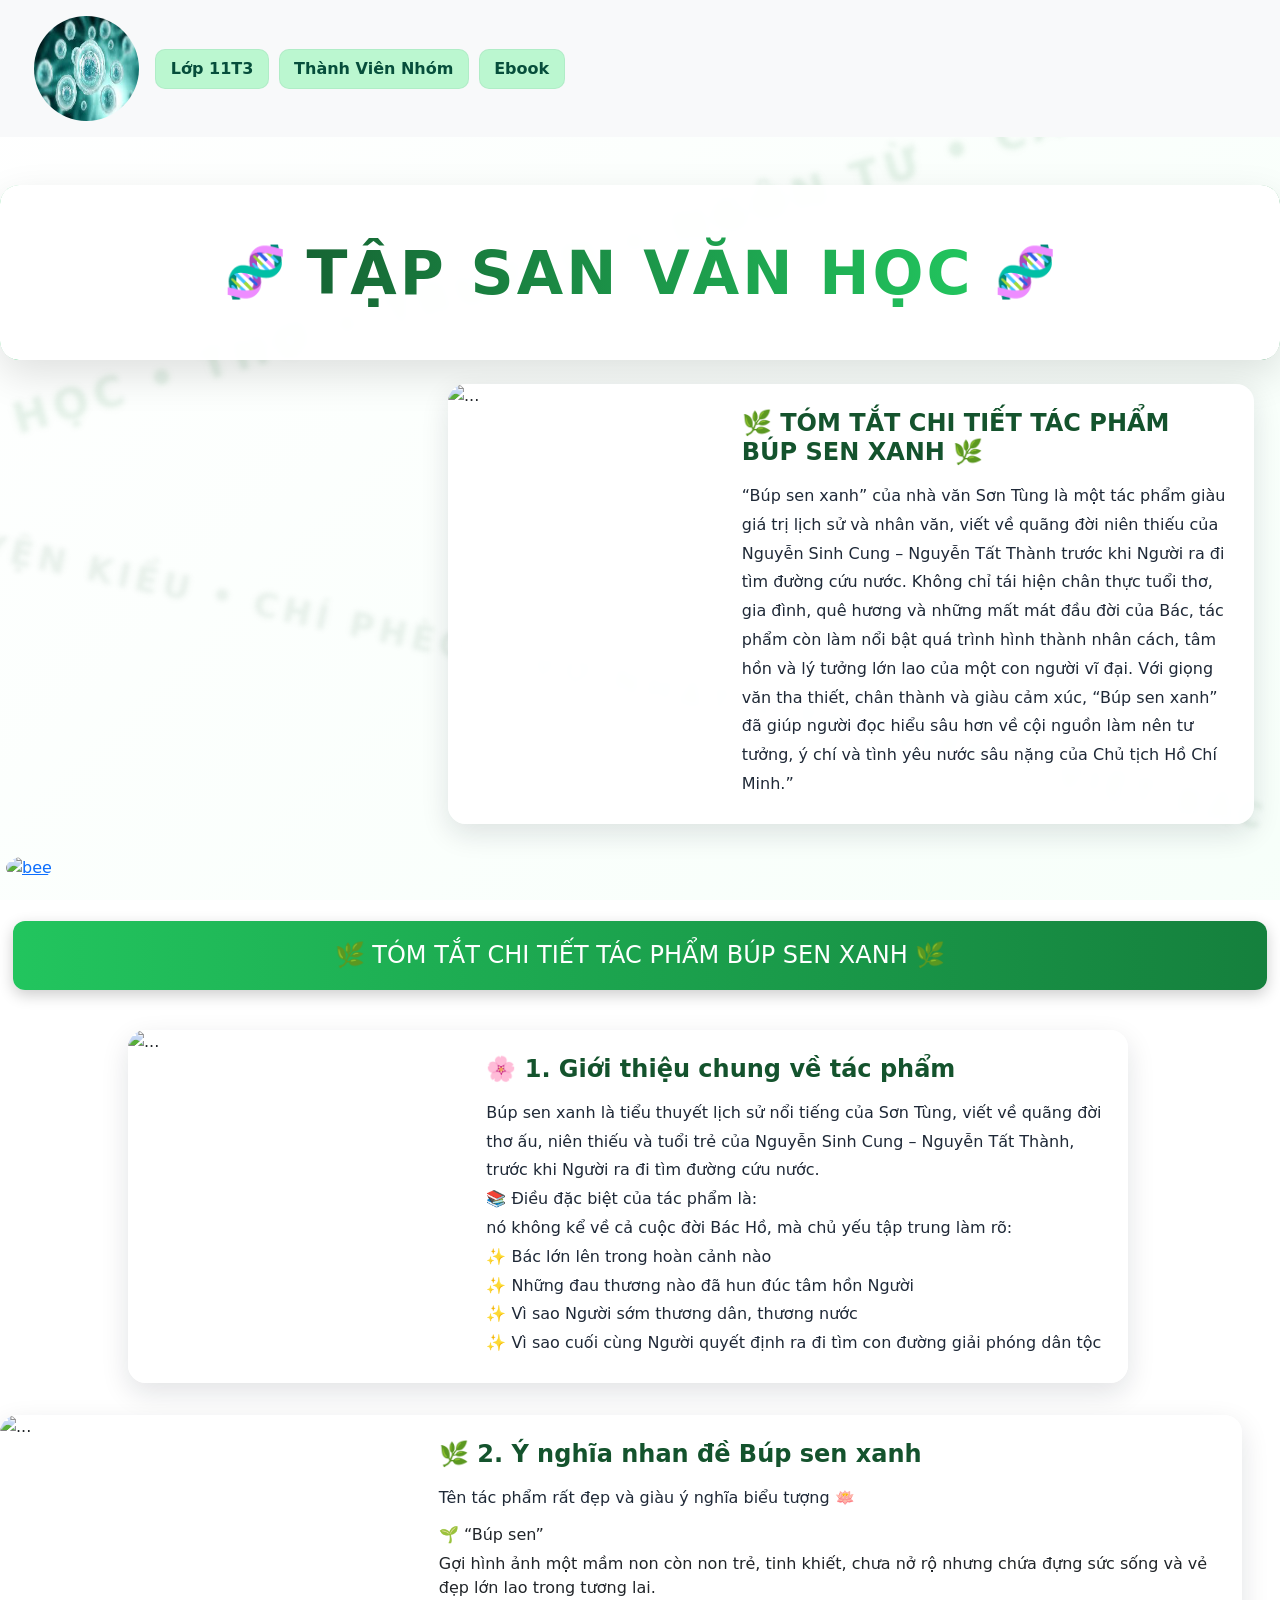
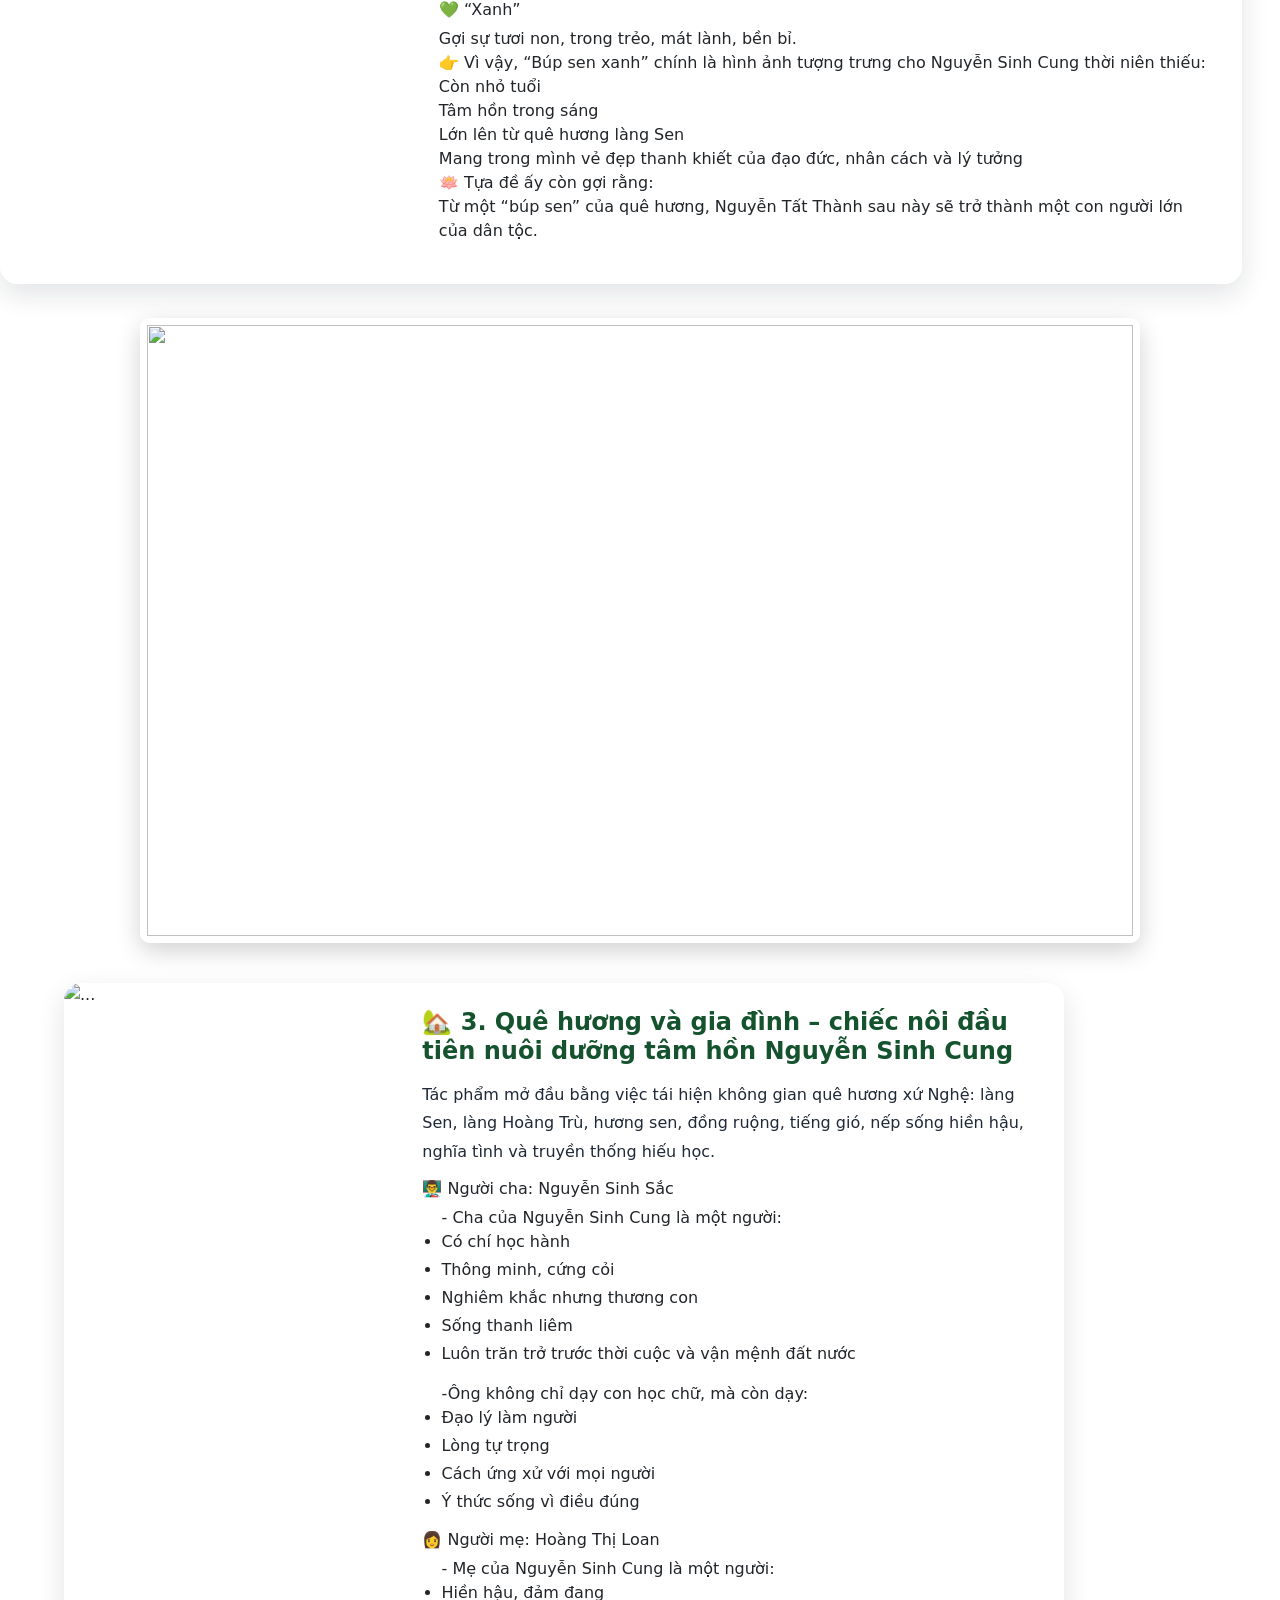
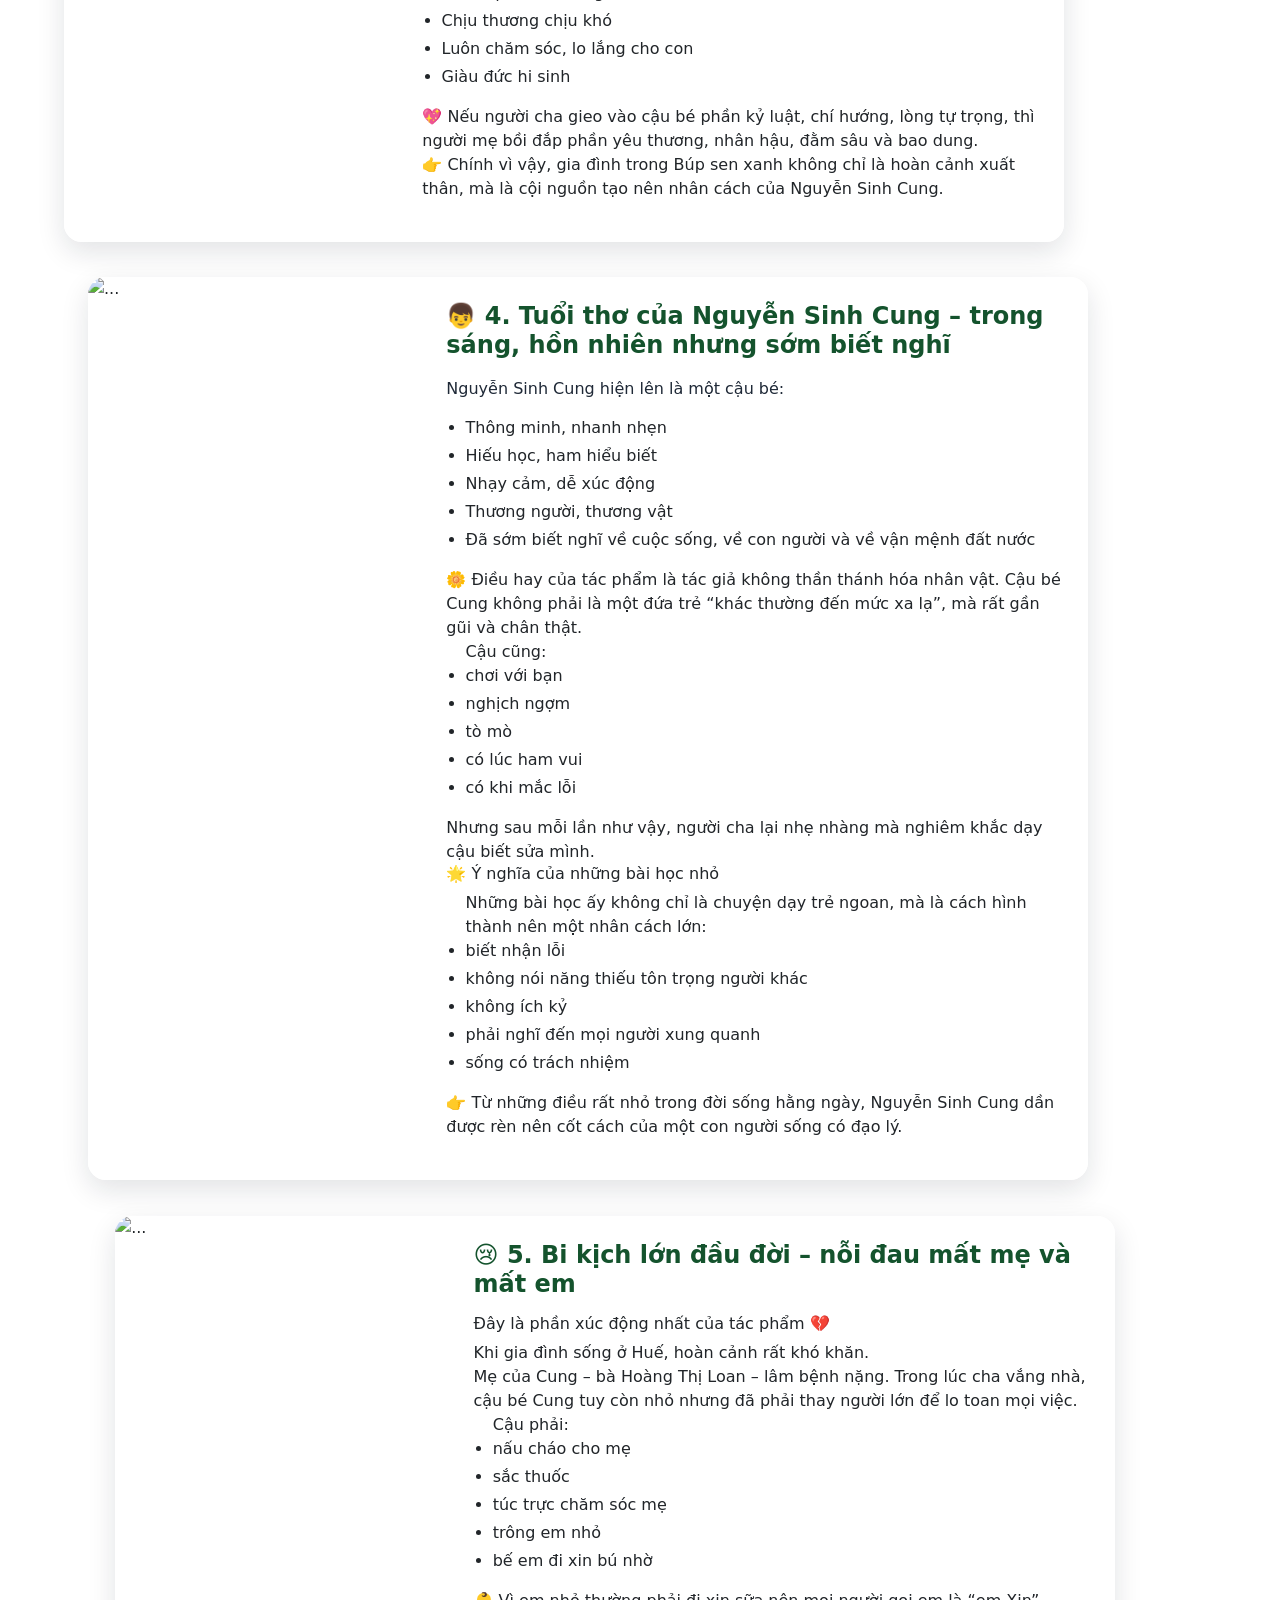
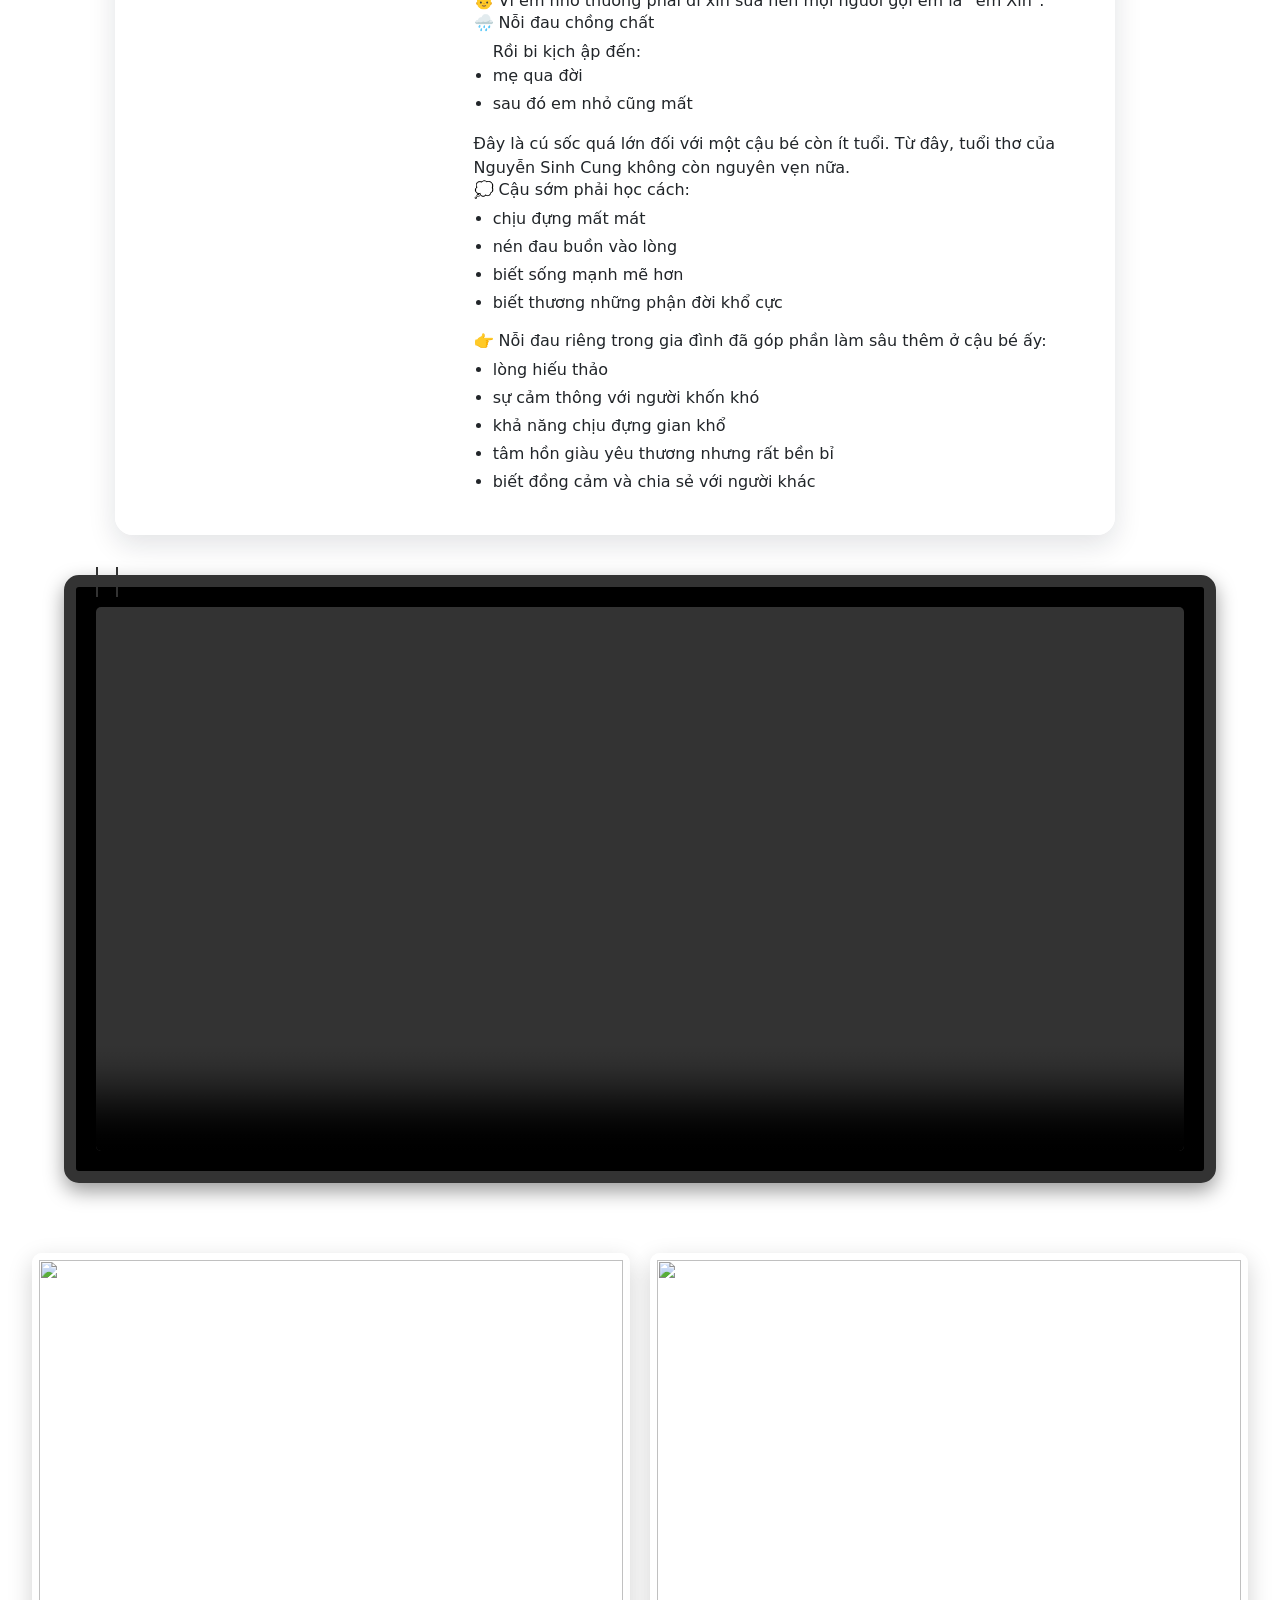
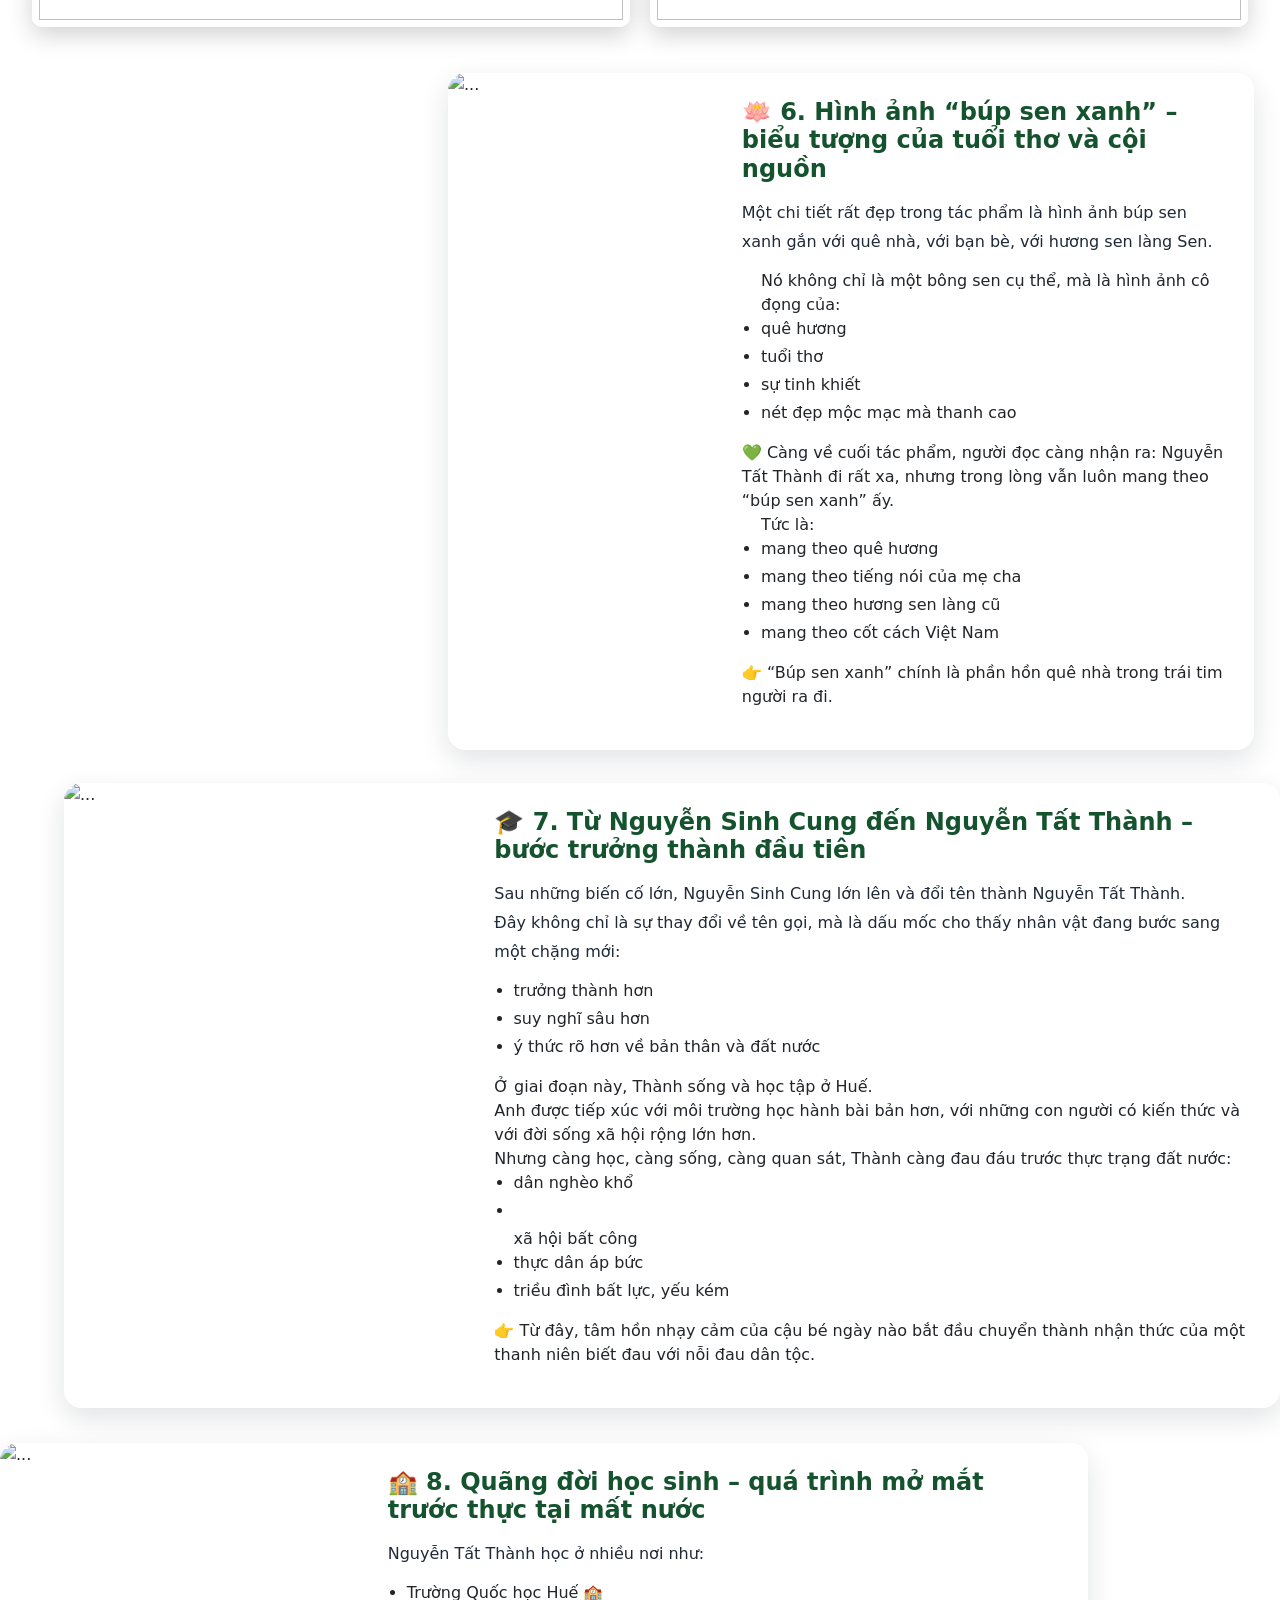
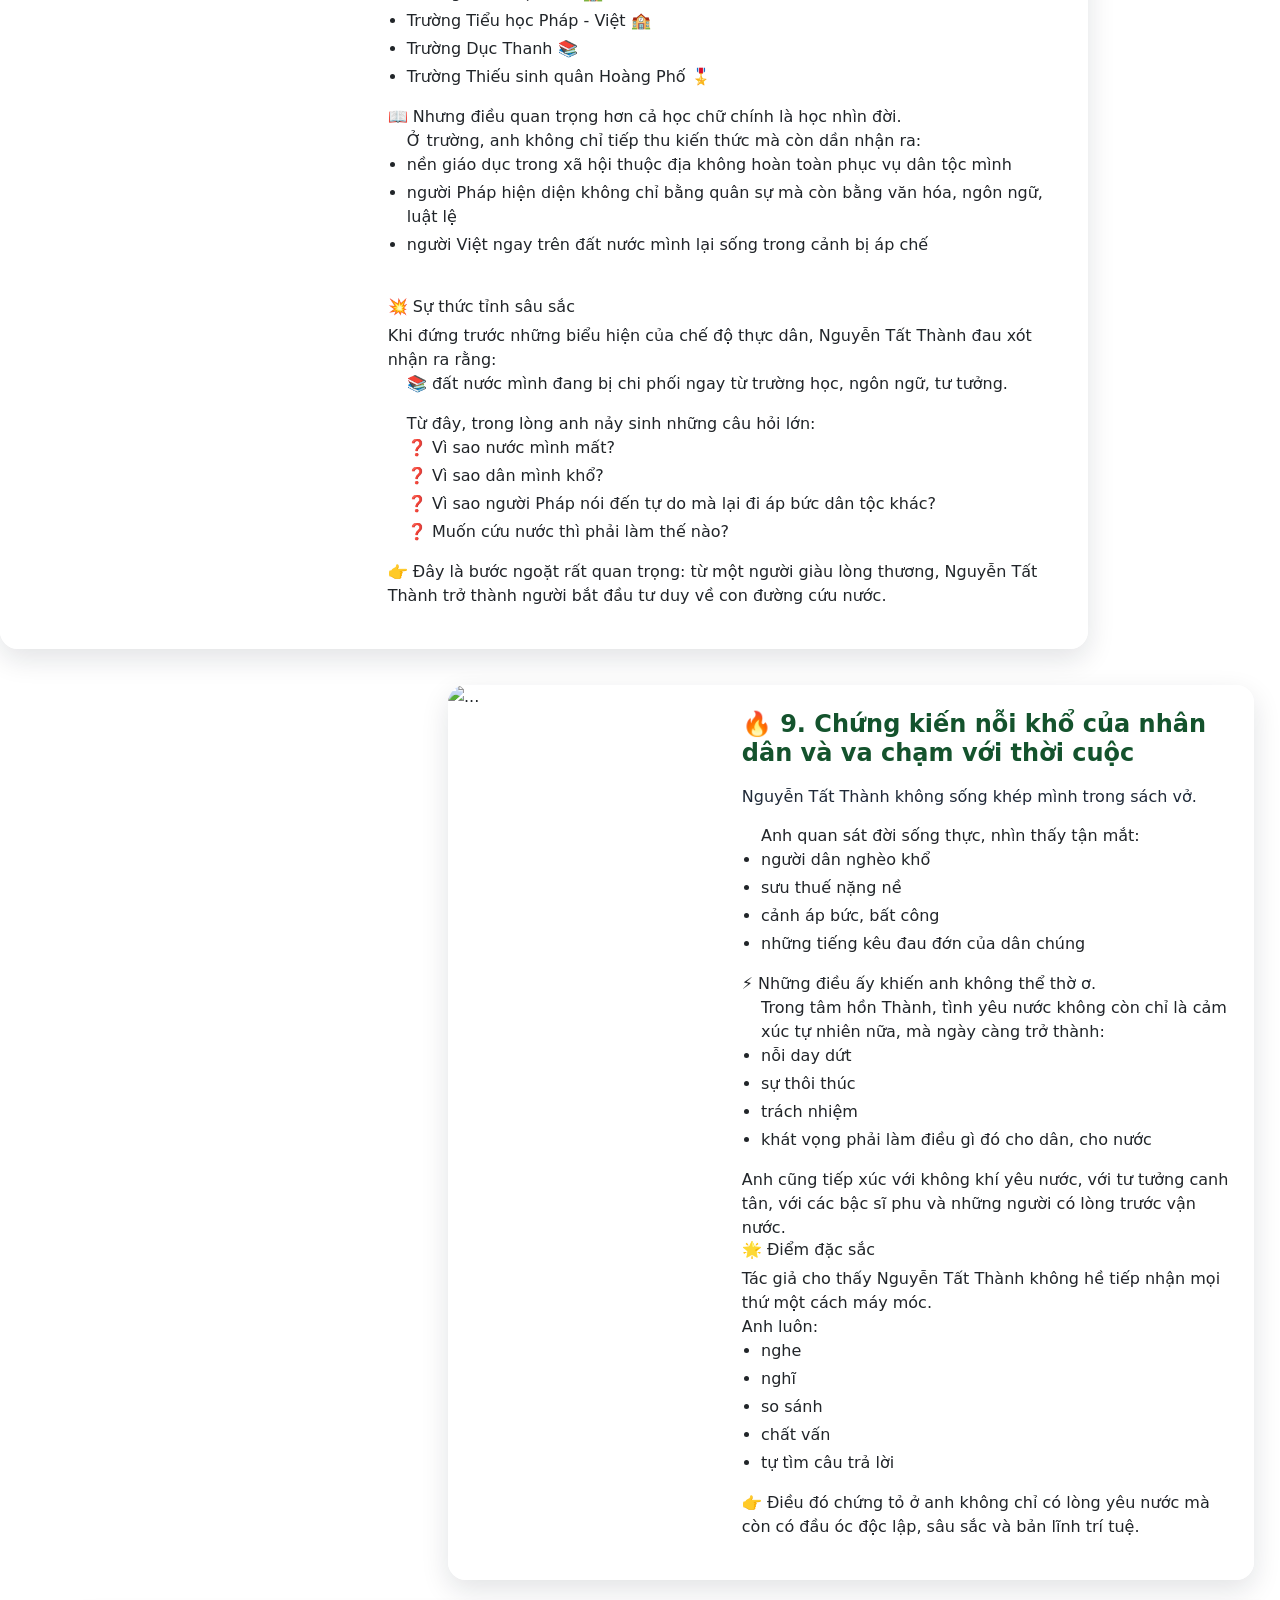
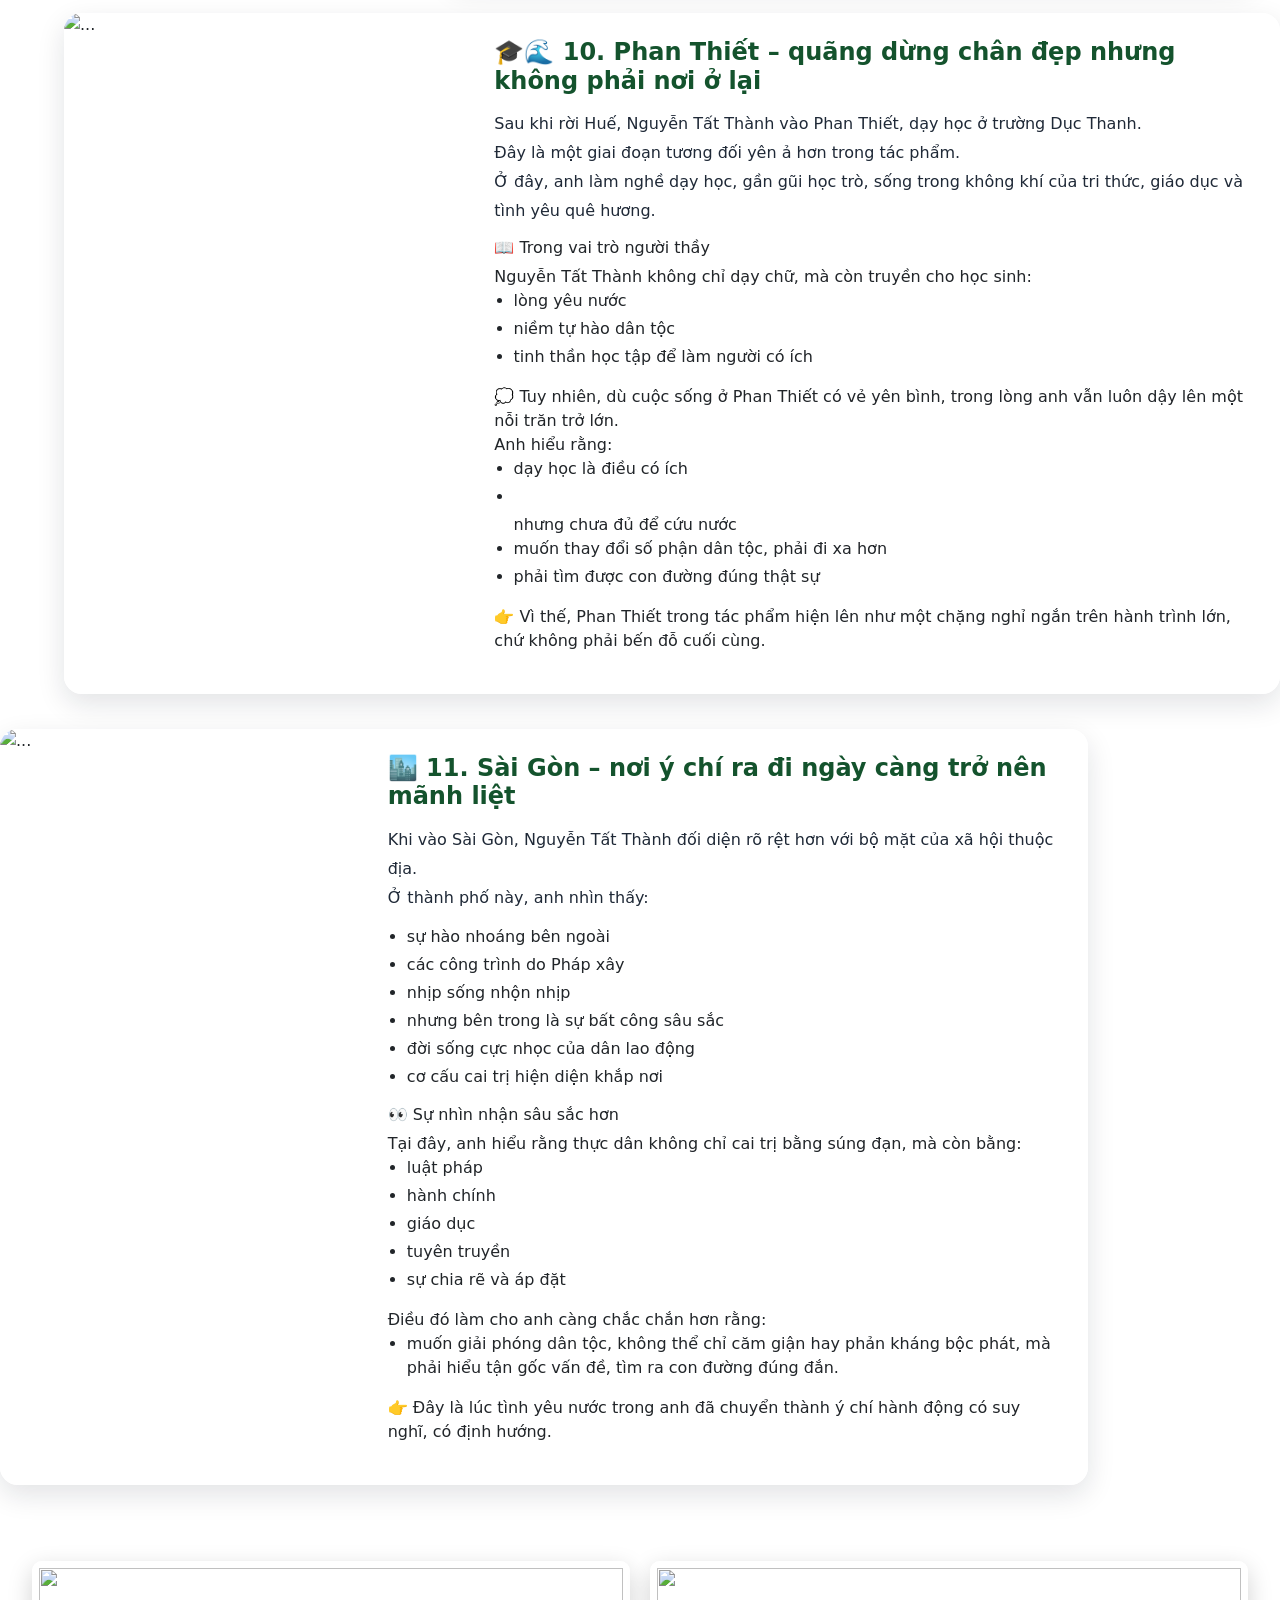
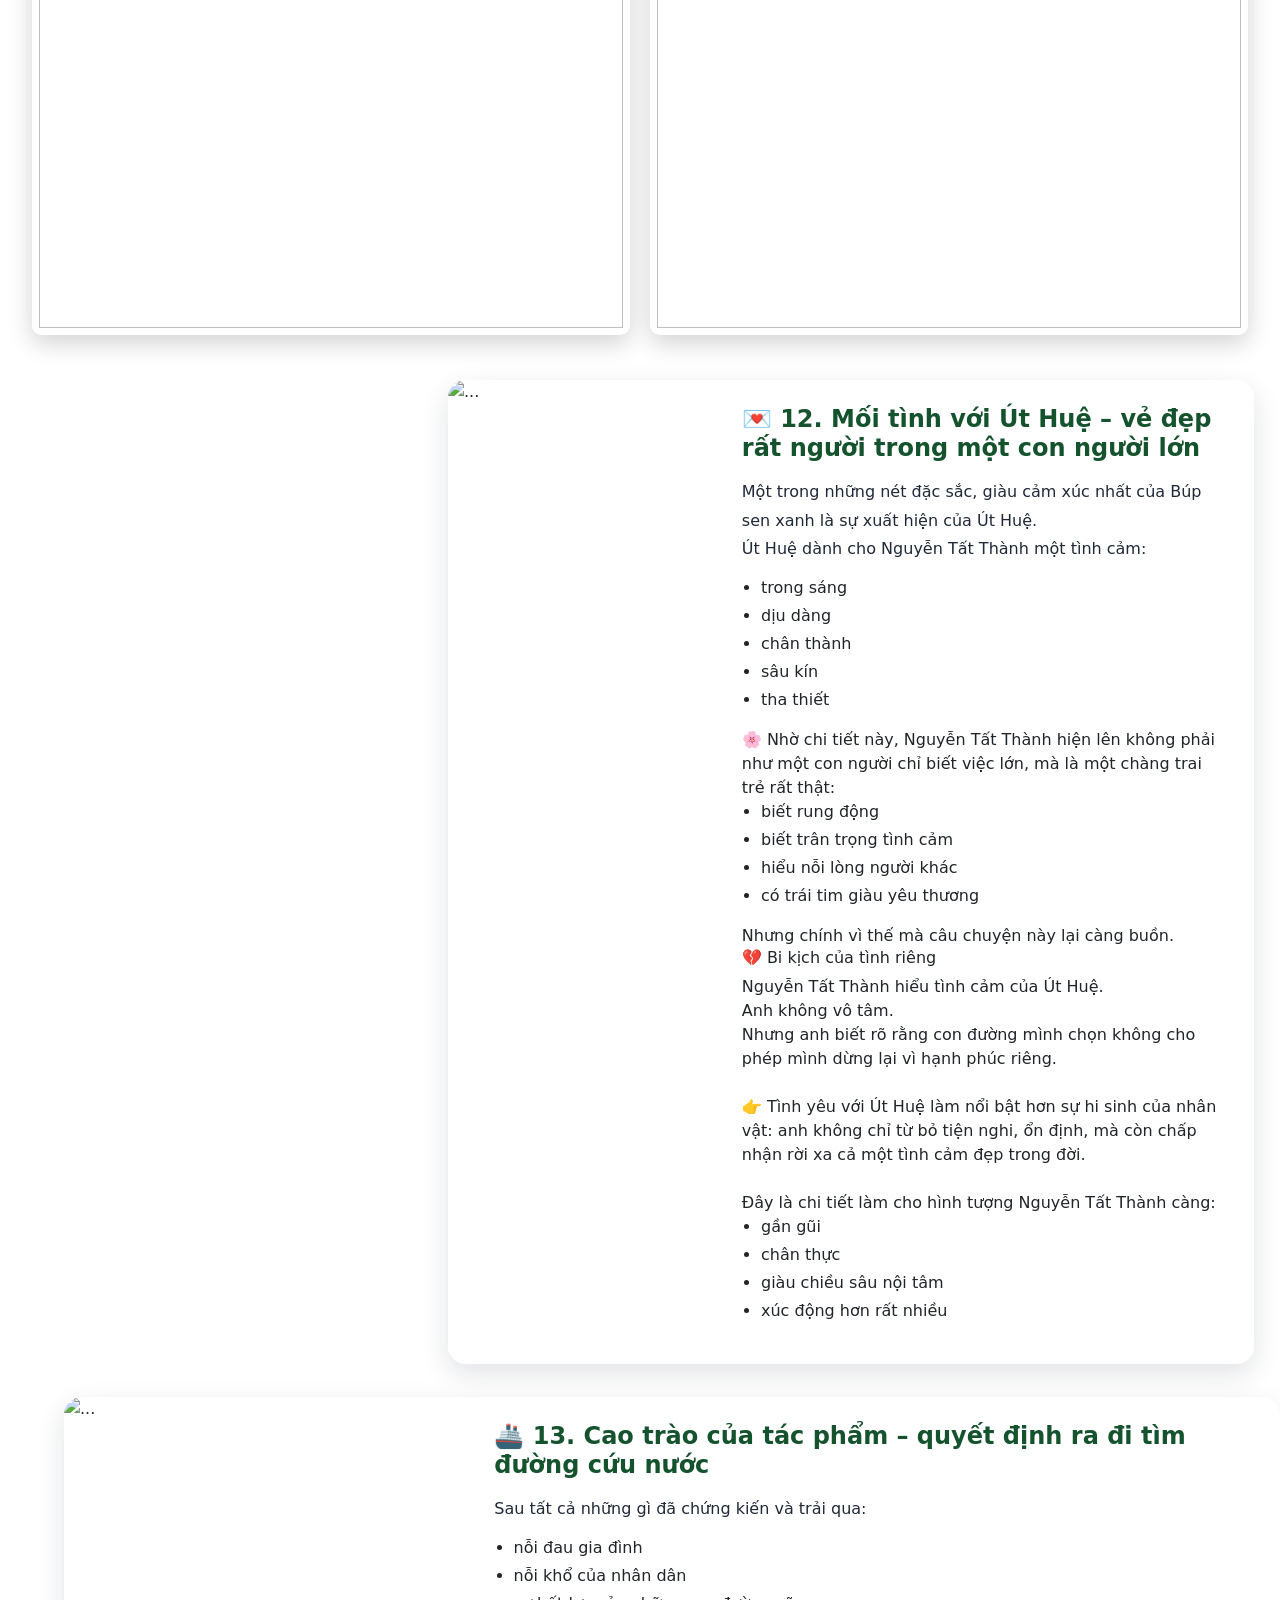
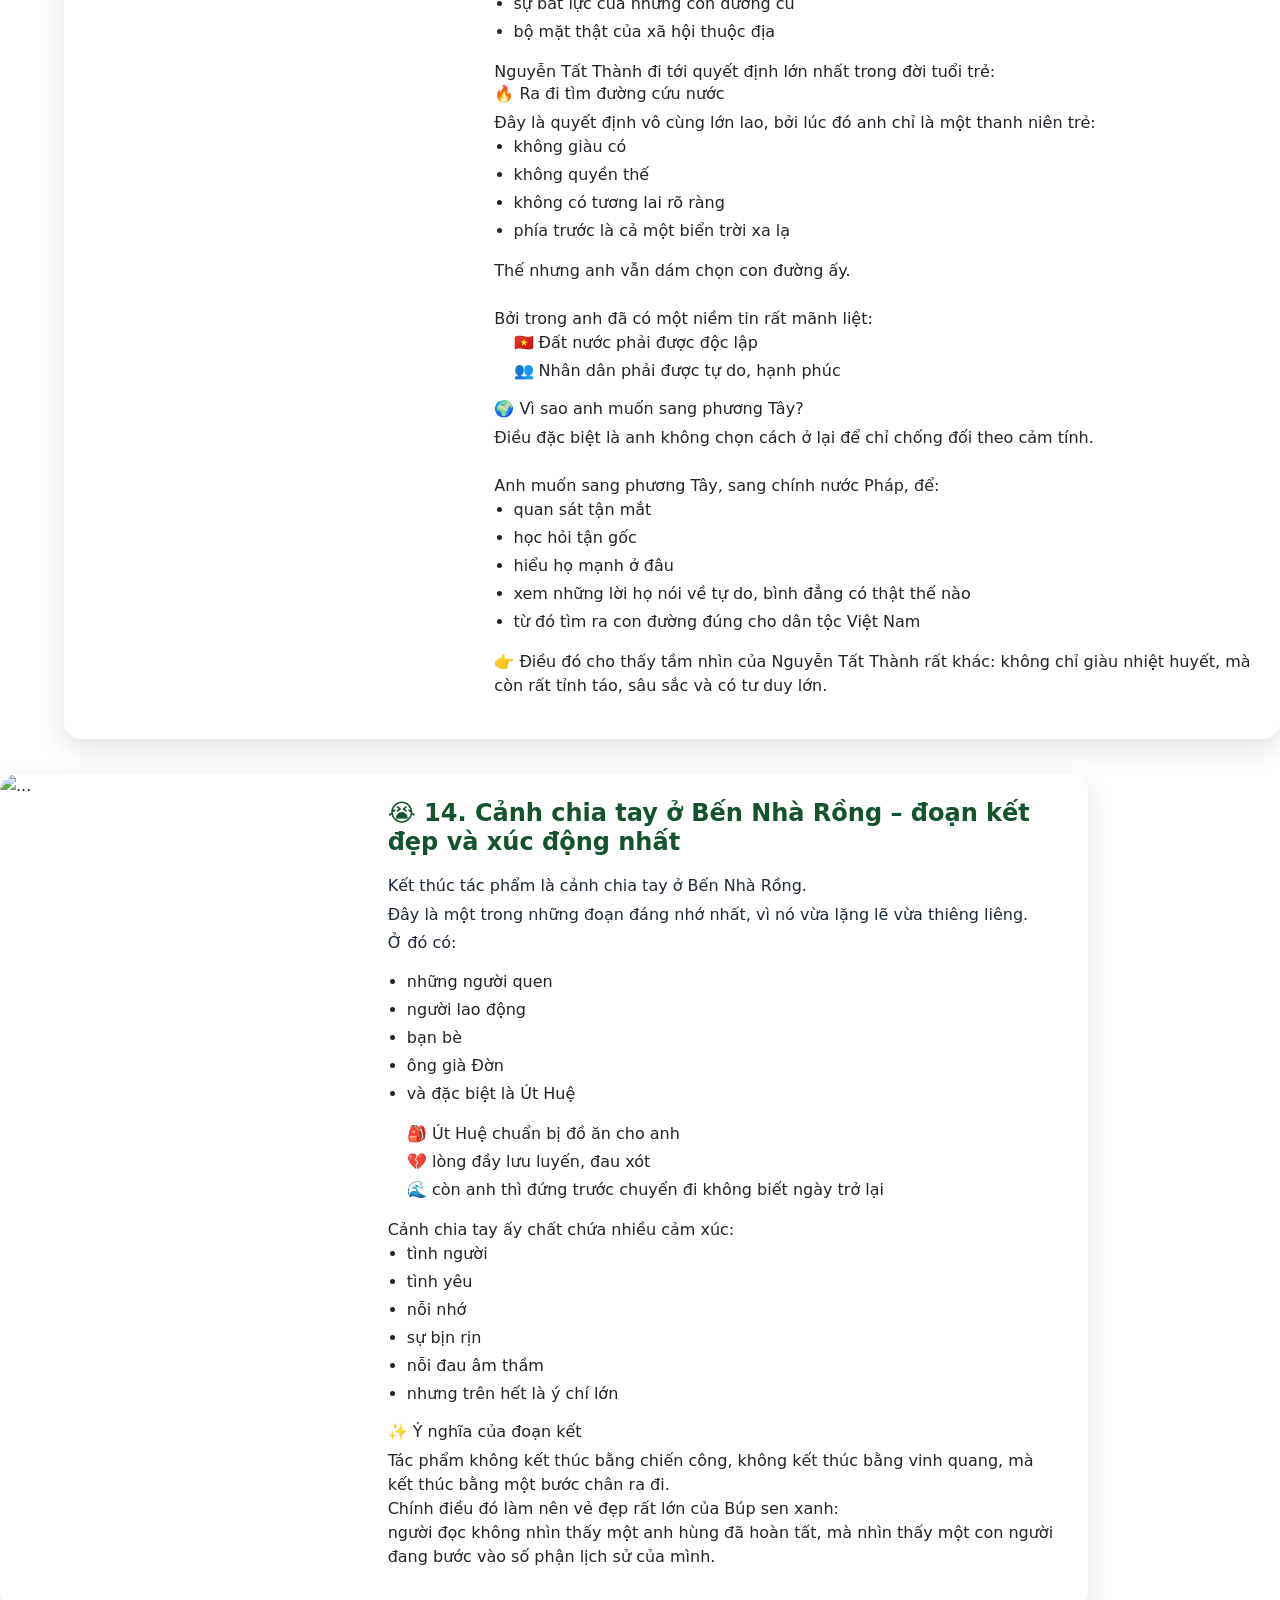
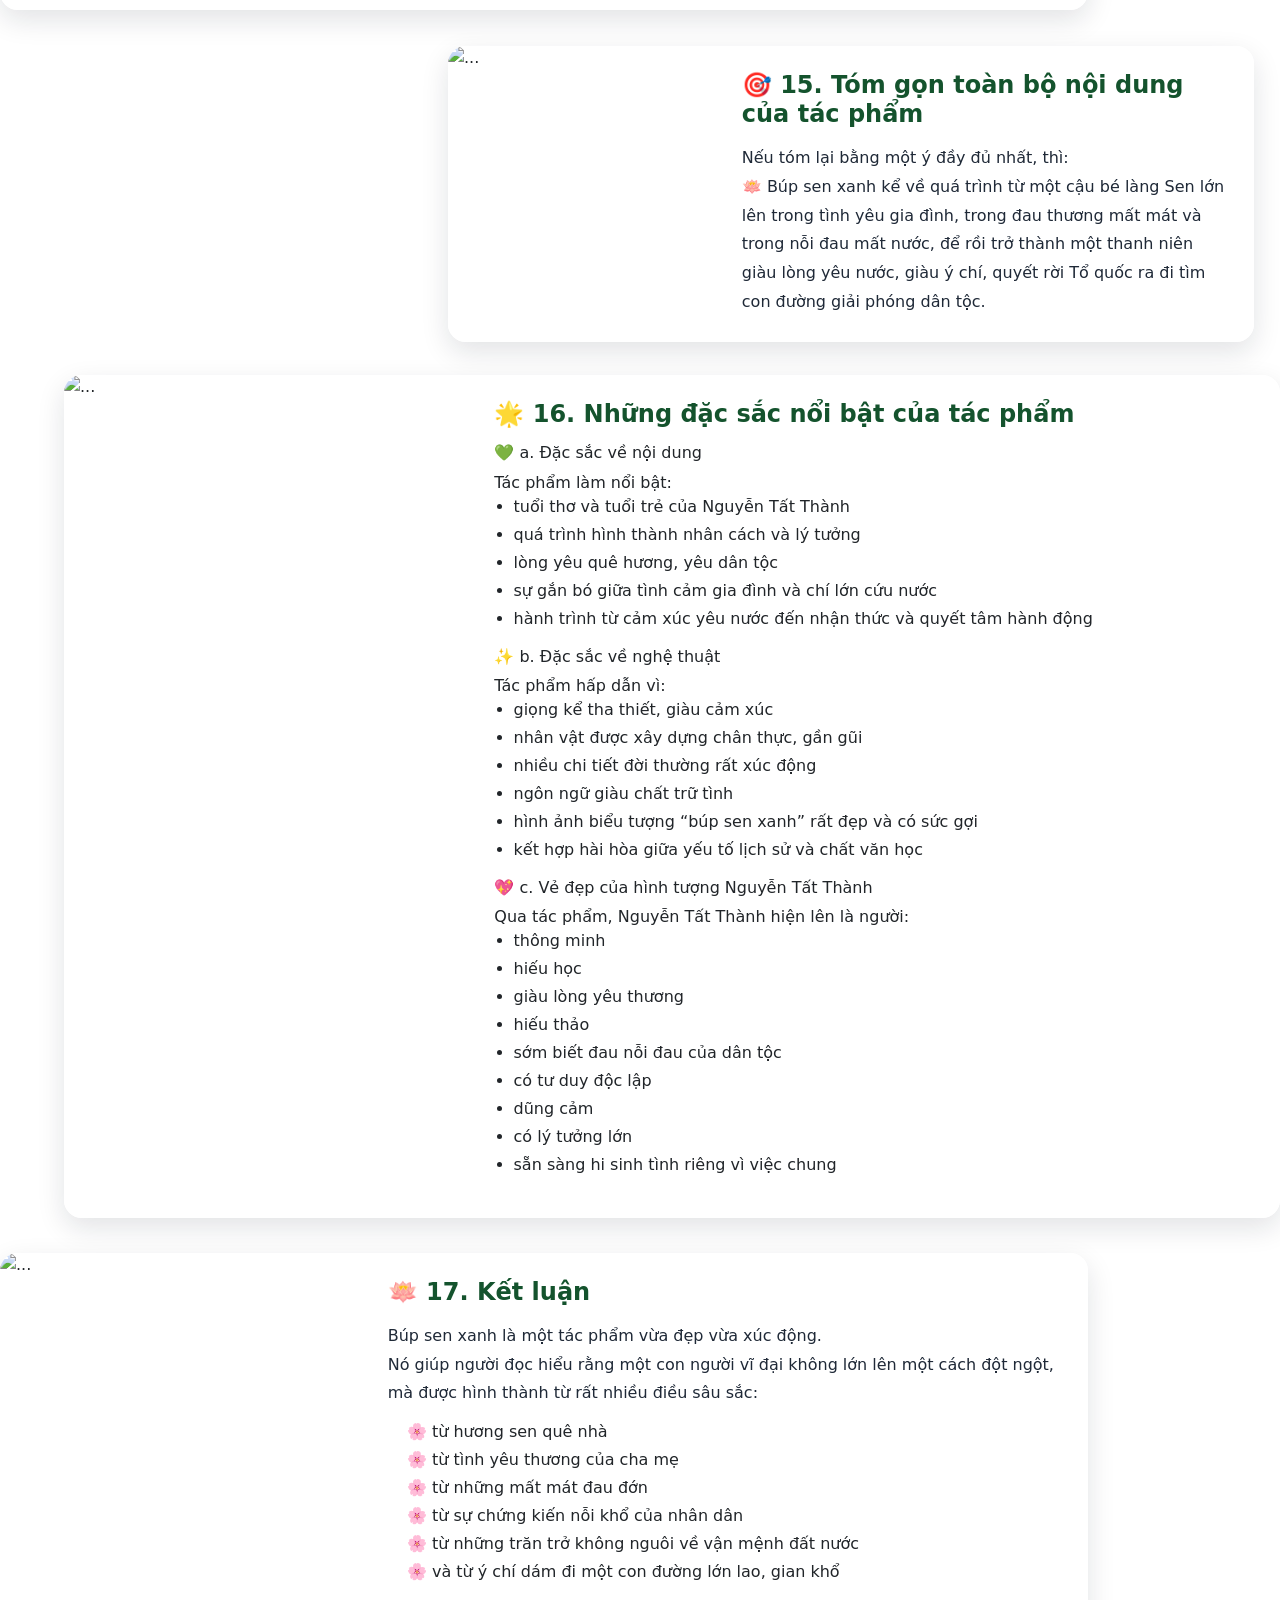
==== commit cabfab5b: "lc" ====
--- a/index.html
+++ b/index.html
@@ -947,8 +947,6 @@
   </div>
 
 
-  
-
   <!-- ===== QUYỂN SÁCH GIỚI THIỆU WEB ĐỌC SÁCH ===== -->
 <section class="reading-book-section" id="web-doc-sach">
   <div class="reading-book-heading">
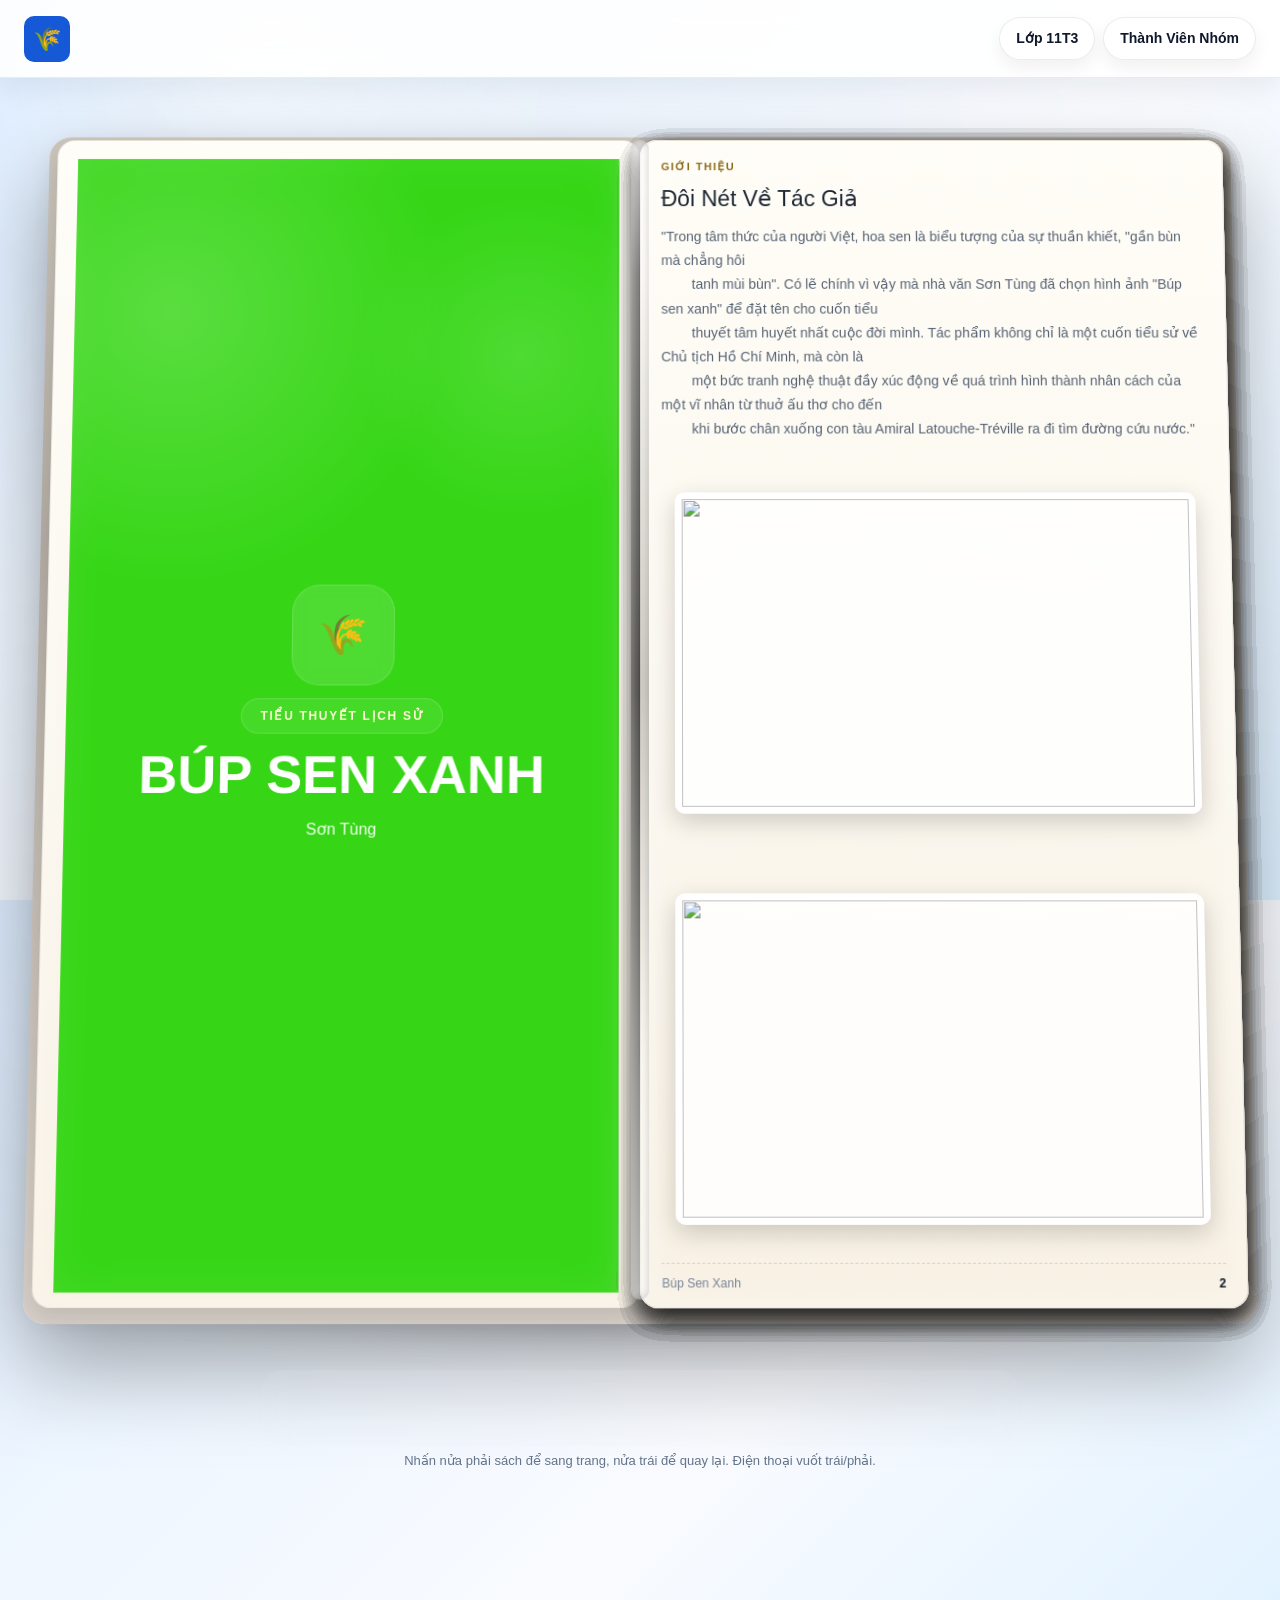
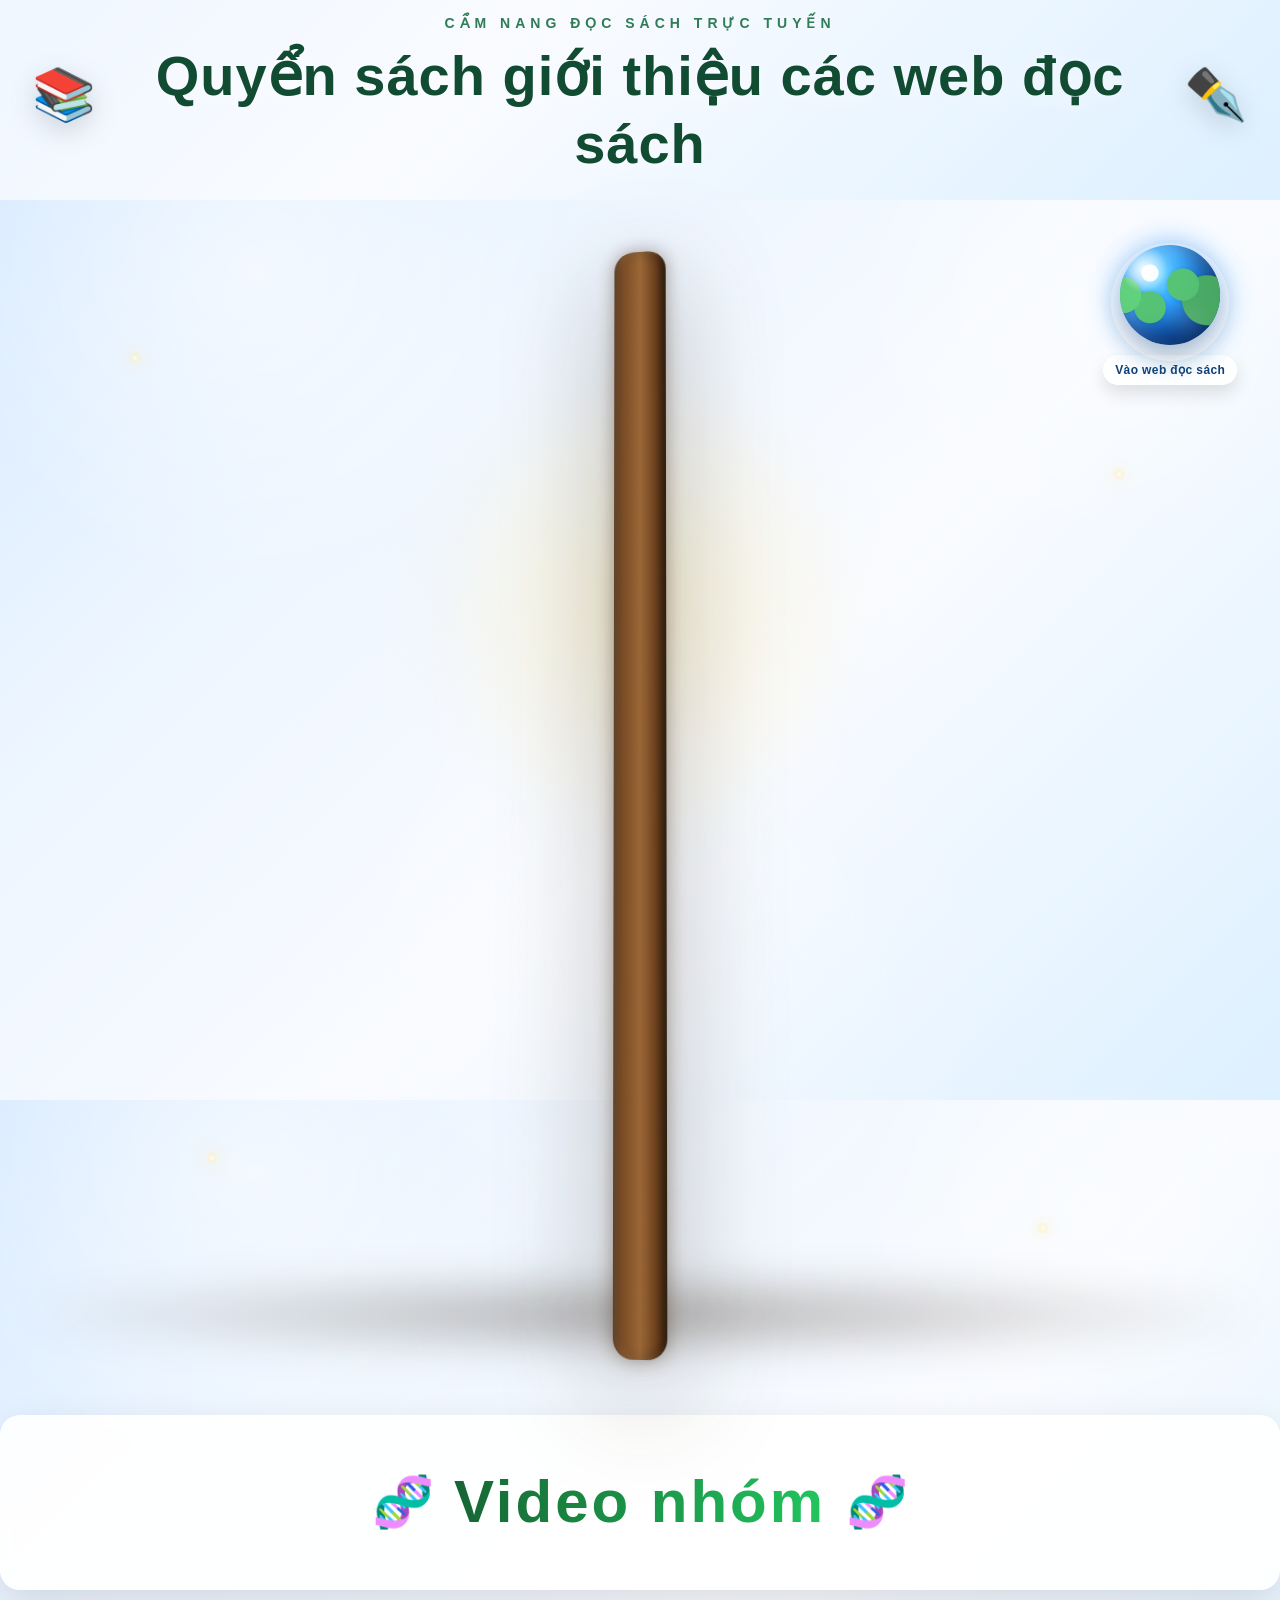
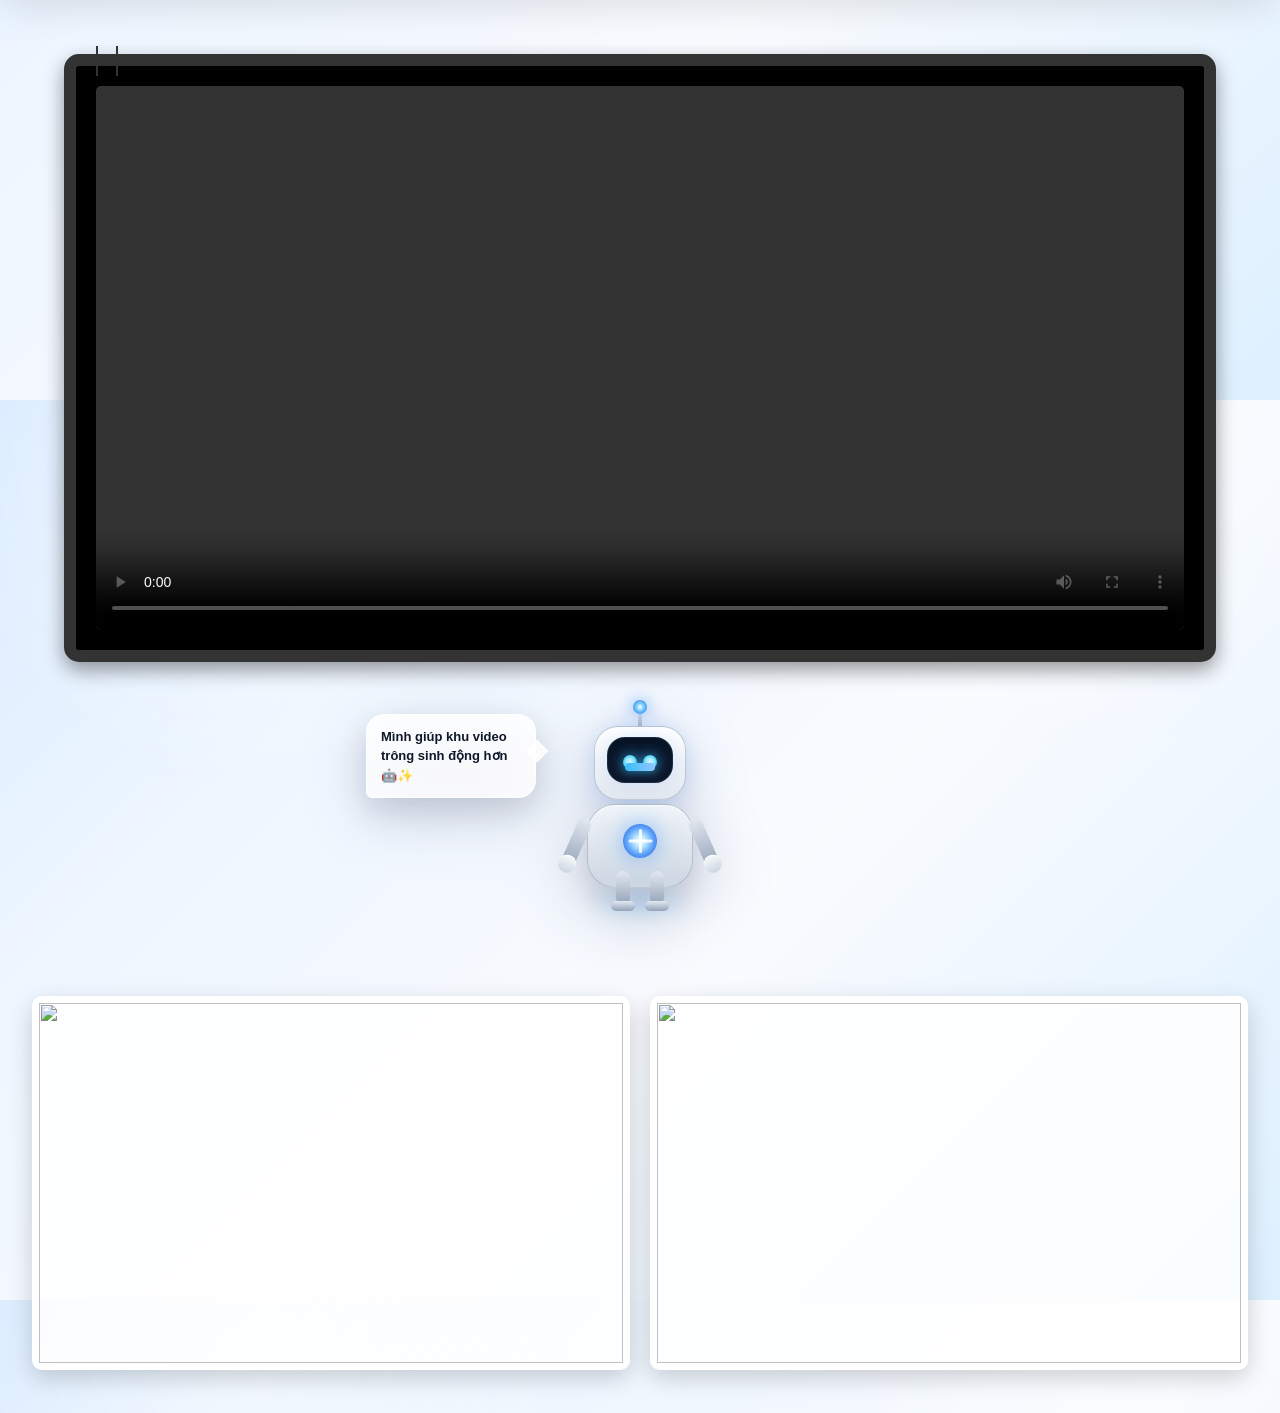
==== commit 1e032223: "l4" ====
--- a/index.html
+++ b/index.html
@@ -1,333 +1,2391 @@
 <!DOCTYPE html>
-<html lang="en">
+<html lang="vi">
 
 <head>
-  <meta charset="UTF-8">
-  <meta name="viewport" content="width=device-width, initial-scale=1.0">
-  <link href="https://cdn.jsdelivr.net/npm/bootstrap@5.3.8/dist/css/bootstrap.min.css" rel="stylesheet"
-    integrity="sha384-sRIl4kxILFvY47J16cr9ZwB07vP4J8+LH7qKQnuqkuIAvNWLzeN8tE5YBujZqJLB" crossorigin="anonymous">
-  <link rel="stylesheet" href="/chinh/style.css">
-  <link rel="stylesheet" href="/chinh/script.js">
-  <title>Document</title>
+  <meta charset="UTF-8" />
+  <meta name="viewport" content="width=device-width, initial-scale=1.0, user-scalable=yes" />
+  <title>Búp Sen Xanh - Sơn Tùng</title>
+
+  <!-- Bootstrap -->
+  <link href="https://cdn.jsdelivr.net/npm/bootstrap@5.3.3/dist/css/bootstrap.min.css" rel="stylesheet" />
+
+  <style>
+    * {
+      box-sizing: border-box;
+    }
+
+    :root {
+      --book-w: min(96vw, 2200px);
+      --book-h: min(84vh, 1320px);
+      --page-gap: clamp(12px, 1vw, 24px);
+
+      --paper: #fffdf7;
+      --paper-2: #f4ecde;
+      --ink: #1d2734;
+      --muted: #556274;
+
+      --cover-1: #36d616;
+      --cover-2: #36d616;
+      --cover-3: #36d616;
+
+      --shadow: 0 40px 90px rgba(0, 0, 0, .35);
+      --turn-time: 1.1s;
+      --nav-h: 78px;
+    }
+
+    html,
+    body {
+      height: 100%;
+    }
+
+    body {
+      margin: 0;
+      min-height: 100vh;
+      overflow-x: hidden;
+      overflow-y: auto;
+      font-family: 'Segoe UI', Inter, Arial, Helvetica, sans-serif;
+      color: var(--ink);
+      background:
+        radial-gradient(circle at 20% 8%, rgba(255, 255, 255, .55), transparent 24%),
+        radial-gradient(circle at 85% 12%, rgba(255, 255, 255, .35), transparent 18%),
+        linear-gradient(135deg, #d9ebff 0%, #eef6ff 28%, #f9fbff 58%, #ddf0ff 100%);
+    }
+
+    .topbar {
+      position: fixed;
+      top: 0;
+      left: 0;
+      right: 0;
+      z-index: 9999;
+      background: rgba(255, 255, 255, .88) !important;
+      backdrop-filter: blur(12px);
+      border-bottom: 1px solid rgba(15, 23, 42, .08);
+      box-shadow: 0 10px 30px rgba(15, 23, 42, .08);
+      min-height: var(--nav-h);
+    }
+
+    .navbar-brand img {
+      height: 46px;
+      width: auto;
+      object-fit: contain;
+      display: block;
+      border-radius: 10px;
+    }
+
+    .btn-nav {
+      display: inline-flex;
+      align-items: center;
+      justify-content: center;
+      padding: 10px 16px;
+      border-radius: 999px;
+      text-decoration: none;
+      font-weight: 700;
+      font-size: 14px;
+      color: #0f172a;
+      background: #ffffff;
+      border: 1px solid rgba(15, 23, 42, .08);
+      box-shadow: 0 8px 18px rgba(15, 23, 42, .06);
+      transition: .2s ease;
+    }
+
+    .btn-nav:hover {
+      transform: translateY(-1px);
+      color: #1d4ed8;
+      border-color: rgba(37, 99, 235, .2);
+    }
+
+    .nav-buttons {
+      margin-left: auto;
+    }
+
+    .app {
+      min-height: 100%;
+      display: flex;
+      flex-direction: column;
+      padding: calc(var(--nav-h) + 18px) clamp(10px, 2vw, 26px) 12px;
+      gap: 18px;
+    }
+
+    .stage {
+      position: relative;
+      display: flex;
+      align-items: flex-start;
+      justify-content: center;
+      perspective: 4600px;
+      overflow: visible;
+      padding: 8px 0 34px;
+    }
+
+    .floor-shadow {
+      position: absolute;
+      width: calc(var(--book-w) * 0.92);
+      height: clamp(50px, 5vw, 90px);
+      bottom: 2.5%;
+      border-radius: 50%;
+      background: radial-gradient(ellipse at center, rgba(0, 0, 0, .28), transparent 72%);
+      filter: blur(18px);
+      transform: translateY(16px);
+      pointer-events: none;
+    }
+
+    .book {
+      position: relative;
+      width: var(--book-w);
+      height: var(--book-h);
+      transform-style: preserve-3d;
+      transform: rotateX(10deg);
+      user-select: none;
+      cursor: pointer;
+    }
+
+    .book-base {
+      position: absolute;
+      inset: 0;
+      border-radius: 22px;
+      background: linear-gradient(180deg, #cbc5bc 0%, #b4ada4 35%, #d8d1c9 100%);
+      transform: translateZ(-36px);
+      box-shadow: var(--shadow);
+    }
+
+    .spine {
+      position: absolute;
+      left: 50%;
+      top: 1.2%;
+      width: clamp(18px, 1vw, 26px);
+      height: 97%;
+      transform: translateX(-50%) translateZ(4px);
+      border-radius: 999px;
+      background: linear-gradient(180deg, rgba(255, 255, 255, .65) 0%, rgba(255, 255, 255, .18) 12%, rgba(0, 0, 0, .18) 48%, rgba(255, 255, 255, .28) 80%, rgba(255, 255, 255, .55) 100%);
+      box-shadow: 0 0 26px rgba(255, 255, 255, .28), inset 0 0 10px rgba(0, 0, 0, .2);
+      z-index: 6;
+      pointer-events: none;
+    }
+
+    .gutter-shadow {
+      position: absolute;
+      left: 50%;
+      top: clamp(14px, 1vw, 24px);
+      width: clamp(60px, 6vw, 100px);
+      height: calc(100% - clamp(28px, 2vw, 48px));
+      transform: translateX(-50%);
+      background: radial-gradient(circle at center, rgba(0, 0, 0, .16), transparent 68%);
+      filter: blur(12px);
+      z-index: 4;
+      pointer-events: none;
+    }
+
+    .sheet {
+      position: absolute;
+      inset: 0;
+      transform-style: preserve-3d;
+      pointer-events: none;
+    }
+
+    .page {
+      position: absolute;
+      top: clamp(14px, 1vw, 24px);
+      width: calc(50% - var(--page-gap));
+      height: calc(100% - clamp(28px, 2vw, 48px));
+      border-radius: 18px;
+      overflow: hidden;
+      background: linear-gradient(180deg, var(--paper) 0%, #fbf7ee 55%, #f8f1e4 100%);
+      border: 1px solid rgba(0, 0, 0, .07);
+      box-shadow: 0 10px 26px rgba(0, 0, 0, .12), inset 0 0 40px rgba(255, 255, 255, .4);
+      backface-visibility: hidden;
+      display: flex;
+      flex-direction: column;
+    }
+
+    .page::-webkit-scrollbar {
+      width: 6px;
+    }
+
+    .page::-webkit-scrollbar-thumb {
+      background: rgba(0, 0, 0, .15);
+      border-radius: 999px;
+    }
+
+    .static-left {
+      left: var(--page-gap);
+      transform-origin: right center;
+      z-index: 5;
+    }
+
+    .static-right-final {
+      right: var(--page-gap);
+      left: auto;
+      transform-origin: left center;
+      z-index: 5;
+      visibility: hidden;
+    }
+
+    .measure-root {
+      position: absolute;
+      left: -100000px;
+      top: 0;
+      visibility: hidden;
+      pointer-events: none;
+      z-index: -1;
+    }
+
+    .measure-page {
+      position: relative !important;
+      inset: auto !important;
+      top: auto !important;
+      left: auto !important;
+      right: auto !important;
+      height: auto !important;
+      margin-bottom: 12px;
+      overflow: visible !important;
+      transform: none !important;
+    }
+
+    .measure-page .page-content,
+    .measure-page .cover-layout {
+      min-height: 0 !important;
+      height: auto !important;
+      overflow: visible !important;
+    }
+
+    .front {
+      right: var(--page-gap);
+      transform-origin: left center;
+      transition: transform var(--turn-time) cubic-bezier(.2, .72, .18, 1);
+      z-index: 3;
+    }
+
+    .back {
+      left: var(--page-gap);
+      transform: rotateY(180deg);
+      transform-origin: right center;
+      transition: transform var(--turn-time) cubic-bezier(.2, .72, .18, 1);
+      z-index: 2;
+    }
+
+    .sheet.flipped .front {
+      transform: rotateY(-180deg);
+    }
+
+    .sheet.flipped .back {
+      transform: rotateY(0deg);
+    }
+
+    .page-content {
+      position: relative;
+      z-index: 1;
+      min-height: 100%;
+      height: auto;
+      padding: clamp(18px, 1.5vw, 34px) clamp(18px, 1.6vw, 36px) clamp(14px, 1vw, 24px);
+      display: flex;
+      flex-direction: column;
+      gap: clamp(10px, 1vw, 16px);
+      overflow: visible;
+    }
+
+    .cover-layout {
+      min-height: 100%;
+      height: auto;
+      border-radius: inherit;
+      display: flex;
+      flex-direction: column;
+      justify-content: center;
+      align-items: center;
+      text-align: center;
+      gap: 14px;
+      color: #fff;
+      background: radial-gradient(circle at 18% 14%, rgba(255, 255, 255, .18), transparent 26%), radial-gradient(circle at 82% 18%, rgba(255, 255, 255, .12), transparent 16%), linear-gradient(145deg, var(--cover-1) 0%, var(--cover-2) 52%, var(--cover-3) 100%);
+      box-shadow: inset 0 0 0 1px rgba(255, 255, 255, .08), inset 0 0 40px rgba(255, 255, 255, .08);
+    }
+
+    .cover-emblem {
+      width: clamp(90px, 8vw, 150px);
+      height: clamp(90px, 8vw, 150px);
+      display: grid;
+      place-items: center;
+      border-radius: 28px;
+      font-size: clamp(40px, 3vw, 70px);
+      background: rgba(255, 255, 255, .12);
+      border: 1px solid rgba(255, 255, 255, .16);
+      backdrop-filter: blur(8px);
+    }
+
+    .cover-badge {
+      display: inline-flex;
+      align-items: center;
+      justify-content: center;
+      padding: 8px 18px;
+      border-radius: 999px;
+      font-size: clamp(12px, .85vw, 16px);
+      font-weight: 800;
+      letter-spacing: .14em;
+      text-transform: uppercase;
+      color: #fff8d5;
+      border: 1px solid rgba(255, 255, 255, .16);
+      background: rgba(255, 255, 255, .08);
+    }
+
+    .cover-title {
+      margin: 0;
+      max-width: 90%;
+      font-size: clamp(30px, 4.2vw, 86px);
+      line-height: 1.03;
+      font-weight: 900;
+    }
+
+    .cover-sub {
+      margin: 0;
+      max-width: min(80%, 680px);
+      font-size: clamp(14px, 1.25vw, 24px);
+      line-height: 1.75;
+      opacity: .96;
+    }
+
+    .chapter-kicker {
+      font-size: clamp(11px, .78vw, 14px);
+      font-weight: 800;
+      letter-spacing: .14em;
+      color: #8a6a15;
+      text-transform: uppercase;
+    }
+
+    .chapter-title {
+      margin: 0;
+      font-size: clamp(22px, 1.8vw, 40px);
+      line-height: 1.2;
+    }
+
+    .lead {
+      margin: 0;
+      font-size: clamp(14px, 1.08vw, 20px);
+      line-height: 1.8;
+      color: var(--muted);
+      white-space: pre-wrap;
+    }
+
+    .highlight {
+      padding: clamp(14px, 1vw, 18px);
+      border-radius: 16px;
+      background: linear-gradient(180deg, #fff4cf 0%, #fff9e7 100%);
+      border-left: 5px solid #f2b628;
+      color: #725300;
+      font-size: clamp(13px, .95vw, 18px);
+      line-height: 1.8;
+    }
+
+    .page-footer {
+      margin-top: auto;
+      padding-top: 10px;
+      border-top: 1px dashed rgba(15, 23, 42, .14);
+      display: flex;
+      align-items: center;
+      justify-content: space-between;
+      gap: 10px;
+      font-size: clamp(12px, .85vw, 15px);
+      color: #778396;
+    }
+
+    .page-no {
+      font-weight: 800;
+      color: #0f172a;
+    }
+
+    .controls {
+      width: min(760px, 100%);
+      margin: 0 auto;
+      display: grid;
+      grid-template-columns: auto 1fr auto;
+      align-items: center;
+      gap: 12px;
+      padding: 10px 12px;
+      border-radius: 22px;
+      background: rgba(255, 255, 255, .78);
+      border: 1px solid rgba(255, 255, 255, .7);
+      box-shadow: 0 16px 40px rgba(15, 23, 42, .08);
+      backdrop-filter: blur(12px);
+    }
+
+    .nav-btn-control {
+      border: 0;
+      min-width: 92px;
+      padding: 14px 16px;
+      border-radius: 16px;
+      cursor: pointer;
+      font-size: 15px;
+      font-weight: 800;
+      transition: transform .18s ease, opacity .18s ease;
+    }
+
+    .nav-btn-control:hover {
+      transform: translateY(-2px);
+    }
+
+    .nav-btn-control.prev {
+      background: #ffffff;
+      color: #0f172a;
+      border: 1px solid rgba(15, 23, 42, .08);
+      box-shadow: 0 8px 18px rgba(15, 23, 42, .06);
+    }
+
+    .nav-btn-control.next {
+      color: white;
+      background: linear-gradient(135deg, #2563eb, #1d4ed8);
+      box-shadow: 0 12px 24px rgba(37, 99, 235, .24);
+    }
+
+    .nav-btn-control:disabled {
+      cursor: not-allowed;
+      opacity: .55;
+      transform: none;
+    }
+
+    .status {
+      display: grid;
+      gap: 8px;
+      min-width: 0;
+    }
+
+    .progress {
+      width: 100%;
+      height: 10px;
+      border-radius: 999px;
+      overflow: hidden;
+      background: #e6e9f0;
+    }
+
+    .progress span {
+      display: block;
+      width: 0%;
+      height: 100%;
+      border-radius: inherit;
+      background: linear-gradient(90deg, #2563eb, #6bb6ff);
+      transition: width .35s ease;
+    }
+
+    .hint {
+      text-align: center;
+      font-size: 13px;
+      color: #64748b;
+      margin-top: 6px;
+      margin-bottom: 5%;
+    }
+
+    /* Ẩn container chứa các trang gốc, chỉ dùng để lấy dữ liệu */
+    .pages-source {
+      display: none;
+    }
+
+    @media (max-width: 1400px) {
+      :root {
+        --book-w: min(95vw, 1800px);
+        --book-h: min(80vh, 1050px);
+      }
+    }
+
+    @media (max-width: 980px) {
+      :root {
+        --book-w: min(97vw, 1260px);
+        --book-h: min(70vh, 820px);
+      }
+
+      .book {
+        transform: rotateX(6deg);
+      }
+    }
+
+    @media (max-width: 640px) {
+      :root {
+        --book-w: 97vw;
+        --book-h: min(56vh, 560px);
+        --page-gap: 10px;
+      }
+
+      .book {
+        width: min(95vw, 1400px);
+        min-height: min(88vh, 900px);
+        height: auto;
+        margin: 0 auto;
+      }
+
+      .book-wrapper {
+        overflow: visible;
+      }
+
+      .controls {
+        grid-template-columns: 74px 1fr 74px;
+      }
+
+      .nav-btn-control {
+        min-width: 74px;
+        padding: 12px 10px;
+        font-size: 14px;
+      }
+
+      .cover-title {
+        font-size: clamp(22px, 6vw, 34px);
+      }
+
+      .chapter-title {
+        font-size: 18px;
+      }
+    }
+
+    /* dna */
+    .bio-header {
+      display: flex;
+      align-items: center;
+      justify-content: center;
+      gap: 20px;
+      background: rgba(255, 255, 255, 0.92);
+      padding: 50px 60px;
+      border-radius: 20px;
+      box-shadow: 0 15px 40px rgba(0, 0, 0, 0.12);
+      position: relative;
+      overflow: hidden;
+      backdrop-filter: blur(6px);
+      -webkit-backdrop-filter: blur(6px);
+    }
+
+    .bio-title {
+      font-size: 60px;
+      font-weight: 900;
+      letter-spacing: 3px;
+      background: linear-gradient(90deg, #166534, #22c55e);
+      -webkit-background-clip: text;
+      -webkit-text-fill-color: transparent;
+      margin: 0;
+    }
+
+    .dna {
+      font-size: 50px;
+      color: #16a34a;
+    }
+
+    /* video */
+    .tv-frame {
+      width: 90%;
+      height: auto;
+      display: flex;
+      justify-content: center;
+      align-items: center;
+      gap: 10px;
+      margin: 30px auto;
+      position: relative;
+      background: #000;
+      padding: 20px;
+      border: 12px solid #333;
+      border-radius: 15px;
+      box-shadow: 0 8px 20px rgba(0, 0, 0, 0.4);
+      margin-top: 40px;
+    }
+
+    .tv-frame video {
+      display: block;
+      width: 100%;
+      height: 100%;
+      border-radius: 5px;
+    }
+
+    .tv-frame::before,
+    .tv-frame::after {
+      content: "";
+      position: absolute;
+      top: -20px;
+      left: 20px;
+      width: 2px;
+      height: 30px;
+      background: #333;
+    }
+
+    .tv-frame::after {
+      left: 40px;
+    }
+
+    /* =========================================
+   QUYỂN SÁCH 3D - GIỚI THIỆU WEB ĐỌC SÁCH
+   RỘNG 95% - CAO AUTO
+   ========================================= */
+
+    .reading-book-section {
+      width: 100%;
+      max-width: none;
+      margin: 70px auto 40px;
+      position: relative;
+      z-index: 2;
+      padding: 0;
+    }
+
+    .reading-book-heading {
+      width: 95%;
+      display: flex;
+      align-items: center;
+      justify-content: center;
+      gap: 18px;
+      margin: 0 auto 34px;
+      text-align: center;
+    }
+
+    .reading-book-heading-text h2 {
+      margin: 0;
+      font-size: clamp(30px, 5vw, 56px);
+      font-weight: 900;
+      color: #114b32;
+      letter-spacing: 1px;
+      text-shadow: 0 3px 18px rgba(255, 255, 255, 0.6);
+    }
+
+    .reading-book-kicker {
+      margin: 0 0 8px;
+      font-size: 14px;
+      letter-spacing: 5px;
+      font-weight: 800;
+      color: #2f7d56;
+    }
+
+    .reading-book-icon {
+      font-size: clamp(28px, 4vw, 52px);
+      filter: drop-shadow(0 8px 14px rgba(0, 0, 0, 0.15));
+    }
+
+    .reading-book-scene {
+      --glow-x: 50%;
+      --glow-y: 32%;
+      position: relative;
+      perspective: 2400px;
+      min-height: auto;
+      width: 100%;
+      display: flex;
+      align-items: center;
+      justify-content: center;
+      padding: 20px 0 30px;
+    }
+
+    .reading-book-scene::before {
+      content: "";
+      position: absolute;
+      inset: 8% 4% 12%;
+      background:
+        radial-gradient(circle at var(--glow-x) var(--glow-y), rgba(255, 239, 184, 0.48), transparent 28%),
+        radial-gradient(circle at 50% 70%, rgba(255, 255, 255, 0.28), transparent 45%);
+      filter: blur(24px);
+      pointer-events: none;
+      z-index: 0;
+    }
+
+    .reading-book-shadow {
+      position: absolute;
+      width: 95%;
+      max-width: none;
+      height: 85px;
+      bottom: 18px;
+      left: 50%;
+      transform: translateX(-50%);
+      background: radial-gradient(ellipse at center, rgba(39, 24, 8, 0.35) 0%, rgba(39, 24, 8, 0.15) 40%, rgba(39, 24, 8, 0) 75%);
+      filter: blur(18px);
+      z-index: 0;
+    }
+
+    .reading-book {
+      position: relative;
+      width: 95%;
+      max-width: none;
+      min-height: auto;
+      height: auto;
+      display: grid;
+      grid-template-columns: 1fr 1fr;
+      transform-style: preserve-3d;
+      transform: rotateX(8deg) rotateY(-12deg);
+      transition: transform 0.25s ease, box-shadow 0.25s ease;
+      z-index: 2;
+      filter: drop-shadow(0 28px 55px rgba(43, 28, 12, 0.34));
+      margin: 0 auto;
+    }
+
+    .reading-book::before {
+      content: "";
+      position: absolute;
+      inset: -14px -10px -18px -10px;
+      border-radius: 26px;
+      background:
+        linear-gradient(180deg, rgba(104, 68, 34, 0.95), rgba(61, 39, 19, 0.98)),
+        repeating-linear-gradient(to bottom,
+          rgba(255, 255, 255, 0.03) 0px,
+          rgba(255, 255, 255, 0.03) 2px,
+          transparent 2px,
+          transparent 8px);
+      z-index: -2;
+      box-shadow:
+        0 10px 24px rgba(46, 27, 8, 0.45),
+        inset 0 2px 2px rgba(255, 233, 203, 0.18),
+        inset 0 -8px 16px rgba(0, 0, 0, 0.22);
+    }
+
+    .reading-book::after {
+      content: "";
+      position: absolute;
+      inset: 8px 12px;
+      border-radius: 18px;
+      box-shadow:
+        inset 0 1px 0 rgba(255, 255, 255, 0.22),
+        inset 0 -1px 0 rgba(0, 0, 0, 0.12);
+      pointer-events: none;
+      z-index: 4;
+    }
+
+    .reading-book-ribbon {
+      position: absolute;
+      top: 44px;
+      left: -54px;
+      transform: rotate(-90deg);
+      padding: 10px 18px;
+      background: linear-gradient(180deg, #aa2f3e, #7c1f2b);
+      color: #fff8ef;
+      font-size: 12px;
+      font-weight: 800;
+      letter-spacing: 3px;
+      border-radius: 10px 10px 0 0;
+      box-shadow: 0 10px 18px rgba(124, 31, 43, 0.36);
+      z-index: 5;
+    }
+
+    .reading-book-spine {
+      position: absolute;
+      top: -2px;
+      bottom: -2px;
+      left: 50%;
+      transform: translateX(-50%) translateZ(18px);
+      width: 54px;
+      border-radius: 20px;
+      background: linear-gradient(90deg, #4a2d16 0%, #7a4b24 18%, #9b6737 50%, #6c401d 82%, #3a2411 100%);
+      box-shadow:
+        inset 4px 0 10px rgba(255, 222, 180, 0.18),
+        inset -5px 0 12px rgba(0, 0, 0, 0.35),
+        0 0 18px rgba(53, 31, 13, 0.4);
+      z-index: 3;
+    }
+
+    .reading-book-page {
+      position: relative;
+      min-height: auto;
+      height: auto;
+      padding: 42px 32px 54px;
+      overflow: hidden;
+      background:
+        linear-gradient(180deg, rgba(255, 255, 255, 0.55), rgba(255, 255, 255, 0.12)),
+        repeating-linear-gradient(to bottom,
+          rgba(119, 87, 49, 0.06) 0px,
+          rgba(119, 87, 49, 0.06) 1px,
+          transparent 1px,
+          transparent 34px),
+        linear-gradient(180deg, #f8f0de 0%, #f1e4ca 100%);
+      border: 1px solid rgba(128, 90, 52, 0.18);
+    }
+
+    .reading-book-page-left,
+    .reading-book-page-right {
+      min-height: auto;
+      height: auto;
+    }
+
+    .reading-book-page-left {
+      border-radius: 18px 0 0 18px;
+      box-shadow:
+        inset -24px 0 26px rgba(125, 92, 52, 0.18),
+        inset 0 16px 14px rgba(255, 255, 255, 0.28);
+    }
+
+    .reading-book-page-right {
+      border-radius: 0 18px 18px 0;
+      box-shadow:
+        inset 24px 0 26px rgba(125, 92, 52, 0.18),
+        inset 0 16px 14px rgba(255, 255, 255, 0.28);
+    }
+
+    .reading-book-page::before {
+      content: "";
+      position: absolute;
+      inset: 0;
+      background:
+        radial-gradient(circle at top left, rgba(255, 255, 255, 0.48), transparent 24%),
+        radial-gradient(circle at bottom right, rgba(141, 102, 55, 0.12), transparent 26%);
+      pointer-events: none;
+    }
+
+    .page-corner {
+      position: absolute;
+      top: 0;
+      right: 0;
+      width: 78px;
+      height: 78px;
+      background: linear-gradient(135deg, rgba(255, 255, 255, 0.72) 0%, rgba(255, 255, 255, 0) 52%);
+      clip-path: polygon(100% 0, 0 0, 100% 100%);
+      pointer-events: none;
+      opacity: 0.85;
+    }
+
+    .page-kicker {
+      margin: 0 0 10px;
+      color: #8a572d;
+      font-size: 13px;
+      letter-spacing: 4px;
+      font-weight: 800;
+    }
+
+    .page-title {
+      margin: 0 0 18px;
+      font-size: clamp(26px, 3vw, 42px);
+      line-height: 1.15;
+      color: #472612;
+      font-weight: 900;
+    }
+
+    .page-desc {
+      margin: 0 0 18px;
+      color: #533724;
+      line-height: 1.9;
+      font-size: 17px;
+      text-align: justify;
+    }
+
+    .reading-book-features {
+      display: flex;
+      flex-wrap: wrap;
+      gap: 10px;
+      margin: 0 0 22px;
+    }
+
+    .reading-book-features span {
+      padding: 8px 14px;
+      border-radius: 999px;
+      background: linear-gradient(180deg, #fffdf6, #efe3c9);
+      border: 1px solid rgba(122, 82, 44, 0.18);
+      color: #664221;
+      font-size: 14px;
+      font-weight: 700;
+      box-shadow: 0 4px 10px rgba(94, 66, 37, 0.08);
+    }
+
+    .reading-book-note,
+    .reading-book-mini-note,
+    .reading-book-footer-note {
+      position: relative;
+      background: rgba(255, 250, 240, 0.74);
+      border: 1px solid rgba(127, 90, 50, 0.16);
+      border-radius: 18px;
+      padding: 18px 18px 16px;
+      box-shadow: 0 10px 20px rgba(86, 58, 28, 0.08);
+    }
+
+    .reading-book-note {
+      margin-bottom: 22px;
+    }
+
+    .reading-book-note h4 {
+      margin: 0 0 12px;
+      color: #5d3519;
+      font-size: 20px;
+      font-weight: 800;
+    }
+
+    .reading-book-note ul {
+      margin: 0;
+      padding-left: 20px;
+    }
+
+    .reading-book-note li {
+      margin-bottom: 8px;
+      color: #4d3322;
+      line-height: 1.7;
+    }
+
+    .reading-book-quote {
+      margin: 0 0 22px;
+      padding: 20px 22px;
+      border-left: 6px solid #9b6737;
+      border-radius: 0 18px 18px 0;
+      background: linear-gradient(180deg, rgba(255, 255, 255, 0.78), rgba(246, 236, 214, 0.82));
+      color: #5a371e;
+      font-size: 18px;
+      line-height: 1.9;
+      font-style: italic;
+      box-shadow: 0 10px 20px rgba(86, 58, 28, 0.08);
+    }
+
+    .reading-book-mini-note .mini-label {
+      display: inline-block;
+      margin-bottom: 8px;
+      padding: 5px 10px;
+      border-radius: 999px;
+      background: #7d4b28;
+      color: #fff7ef;
+      font-size: 12px;
+      font-weight: 800;
+      letter-spacing: 1px;
+    }
+
+    .reading-book-mini-note p,
+    .reading-book-footer-note {
+      margin: 0;
+      color: #4f3524;
+      line-height: 1.8;
+      font-size: 16px;
+    }
+
+    .page-table-title {
+      margin: 4px 0 20px;
+      font-size: 30px;
+      font-weight: 900;
+      color: #472612;
+      text-align: center;
+      line-height: 1.2;
+    }
+
+    .reading-book-table-wrap {
+      width: 100%;
+      border-radius: 18px;
+      overflow-x: auto;
+      border: 1px solid rgba(120, 81, 42, 0.18);
+      box-shadow: 0 16px 24px rgba(88, 57, 25, 0.1);
+      background: rgba(255, 251, 242, 0.8);
+      margin-bottom: 20px;
+    }
+
+    .reading-book-table {
+      width: 100%;
+      min-width: 0;
+      border-collapse: collapse;
+      table-layout: fixed;
+    }
+
+    .reading-book-table th,
+    .reading-book-table td {
+      padding: 14px 12px;
+      text-align: left;
+      vertical-align: top;
+      border-bottom: 1px solid rgba(124, 86, 48, 0.14);
+      line-height: 1.7;
+      color: #4e3523;
+      font-size: 15px;
+      word-wrap: break-word;
+      overflow-wrap: break-word;
+    }
+
+    .reading-book-table th {
+      background: linear-gradient(180deg, #9d6a3d, #7a4b24);
+      color: #fff8ef;
+      font-size: 15px;
+      font-weight: 800;
+      letter-spacing: 0.4px;
+    }
+
+    .reading-book-table tbody tr {
+      transition: transform 0.22s ease, background 0.22s ease, box-shadow 0.22s ease;
+    }
+
+    .reading-book-table tbody tr:nth-child(even) {
+      background: rgba(245, 236, 219, 0.62);
+    }
+
+    .reading-book-table tbody tr:hover,
+    .reading-book-table tbody tr.is-highlighted {
+      background: linear-gradient(90deg, rgba(255, 246, 224, 0.96), rgba(255, 252, 243, 0.96));
+      transform: translateX(4px);
+      box-shadow: inset 4px 0 0 #9d6a3d;
+    }
+
+    .reading-book-table a {
+      color: #7b2d12;
+      text-decoration: none;
+      font-weight: 800;
+    }
+
+    .reading-book-table a:hover {
+      text-decoration: underline;
+    }
+
+    .reading-page-number {
+      position: absolute;
+      bottom: 16px;
+      font-size: 18px;
+      font-weight: 800;
+      color: rgba(113, 74, 37, 0.6);
+    }
+
+    .left-page-number {
+      left: 28px;
+    }
+
+    .right-page-number {
+      right: 28px;
+    }
+
+    .book-spark {
+      position: absolute;
+      width: 14px;
+      height: 14px;
+      border-radius: 50%;
+      background: radial-gradient(circle, rgba(255, 255, 255, 0.95) 0%, rgba(255, 240, 184, 0.75) 35%, rgba(255, 255, 255, 0) 75%);
+      box-shadow: 0 0 18px rgba(255, 242, 188, 0.8);
+      animation: bookSparkFloat 4.2s ease-in-out infinite;
+      z-index: 1;
+      opacity: 0.75;
+    }
+
+    .spark-1 {
+      top: 12%;
+      left: 10%;
+      animation-delay: 0s;
+    }
+
+    .spark-2 {
+      top: 22%;
+      right: 12%;
+      animation-delay: 1s;
+    }
+
+    .spark-3 {
+      bottom: 18%;
+      left: 16%;
+      animation-delay: 2s;
+    }
+
+    .spark-4 {
+      bottom: 12%;
+      right: 18%;
+      animation-delay: 3s;
+    }
+
+    @keyframes bookSparkFloat {
+
+      0%,
+      100% {
+        transform: translateY(0) scale(0.9);
+        opacity: 0.45;
+      }
+
+      50% {
+        transform: translateY(-10px) scale(1.15);
+        opacity: 0.95;
+      }
+    }
+
+    /* =========================
+   RESPONSIVE RIÊNG CHO SÁCH
+   ========================= */
+
+    @media (max-width: 992px) {
+      .reading-book-section {
+        width: 100%;
+        margin: 50px auto 30px;
+      }
+
+      .reading-book-heading {
+        width: 95%;
+        gap: 14px;
+        margin: 0 auto 24px;
+      }
+
+      .reading-book {
+        width: 95%;
+        max-width: none;
+        grid-template-columns: 1fr;
+        min-height: auto;
+        height: auto;
+        transform: none !important;
+      }
+
+      .reading-book-spine {
+        display: none;
+      }
+
+      .reading-book-ribbon {
+        left: auto;
+        right: 18px;
+        top: -12px;
+        transform: none;
+        border-radius: 0 0 12px 12px;
+      }
+
+      .reading-book-page {
+        min-height: auto;
+        height: auto;
+        padding: 34px 22px 46px;
+      }
+
+      .reading-book-page-left {
+        border-radius: 18px 18px 0 0;
+        box-shadow: inset 0 -14px 22px rgba(125, 92, 52, 0.15);
+      }
+
+      .reading-book-page-right {
+        border-radius: 0 0 18px 18px;
+        box-shadow: inset 0 14px 22px rgba(125, 92, 52, 0.15);
+      }
+
+      .reading-book-scene {
+        min-height: auto;
+        padding: 12px 0 24px;
+      }
+
+      .reading-book-shadow {
+        width: 95%;
+        bottom: 10px;
+      }
+    }
+
+    @media (max-width: 576px) {
+      .reading-book-section {
+        width: 100%;
+        margin: 40px auto 24px;
+      }
+
+      .reading-book-heading {
+        width: 95%;
+        gap: 10px;
+        margin: 0 auto 18px;
+      }
+
+      .reading-book-kicker {
+        letter-spacing: 3px;
+        font-size: 12px;
+      }
+
+      .reading-book-heading-text h2 {
+        font-size: 28px;
+        line-height: 1.2;
+      }
+
+      .reading-book {
+        width: 95%;
+      }
+
+      .reading-book-page {
+        padding: 24px 14px 42px;
+      }
+
+      .page-title {
+        font-size: 24px;
+        line-height: 1.2;
+      }
+
+      .page-desc,
+      .reading-book-note li,
+      .reading-book-mini-note p,
+      .reading-book-footer-note {
+        font-size: 15px;
+        line-height: 1.7;
+      }
+
+      .reading-book-quote {
+        font-size: 16px;
+        line-height: 1.7;
+        padding: 16px 16px 16px 18px;
+      }
+
+      .page-table-title {
+        font-size: 22px;
+      }
+
+      .reading-book-table {
+        min-width: 680px;
+      }
+
+      .reading-book-table th,
+      .reading-book-table td {
+        font-size: 14px;
+        padding: 12px 10px;
+      }
+    }
+
+    /* ảnh chuyển */
+    .anhnhom {
+      display: flex;
+      justify-content: center;
+      flex-wrap: wrap;
+      gap: 20px;
+      align-items: stretch;
+      width: min(95%, 1400px);
+      margin: 0 auto;
+    }
+
+    .slider,
+    .slider2 {
+      position: relative;
+      width: 100%;
+      overflow: hidden;
+      border: 5px solid #fff;
+      border-radius: 10px;
+      box-shadow: 0 8px 24px rgba(0, 0, 0, 0.18);
+      background: rgba(255, 255, 255, 0.85);
+      flex: 1 1 320px;
+    }
+
+    .slider {
+      max-width: 650px;
+      aspect-ratio: 16 / 10;
+      margin: 40px auto 20px;
+    }
+
+    .slider2 {
+      max-width: 1000px;
+      aspect-ratio: 16 / 10;
+      margin: 20px auto 40px;
+    }
+
+    .slide {
+      position: absolute;
+      inset: 0;
+      width: 100%;
+      height: 100%;
+      object-fit: cover;
+      opacity: 0;
+      transition: opacity 0.8s ease-in-out;
+      border: 2px solid #fff;
+    }
+
+    .slide.active {
+      opacity: 1;
+    }
+
+    /* ===== TRÁI ĐẤT QUAY - CLICK MỞ LINK ===== */
+.earth-link {
+  position: absolute;
+  top: 24px;
+  right: 3.5%;
+  width: 130px;
+  height: 150px;
+  display: flex;
+  flex-direction: column;
+  align-items: center;
+  justify-content: flex-start;
+  gap: 10px;
+  text-decoration: none;
+  z-index: 8;
+  animation: earthFloat 4.5s ease-in-out infinite;
+  transform-origin: center;
+}
+
+.earth-link:hover {
+  transform: translateY(-4px) scale(1.04);
+}
+
+.earth-link:active {
+  transform: translateY(0) scale(0.98);
+}
+
+.earth-orbit {
+  position: absolute;
+  top: 8px;
+  left: 50%;
+  width: 118px;
+  height: 118px;
+  border-radius: 50%;
+  transform: translateX(-50%);
+  border: 1px solid rgba(255, 255, 255, 0.35);
+  box-shadow: 0 0 28px rgba(88, 180, 255, 0.28);
+  animation: orbitPulse 2.8s ease-in-out infinite;
+}
+
+.earth-sphere {
+  position: relative;
+  width: 100px;
+  height: 100px;
+  margin-top: 10px;
+  border-radius: 50%;
+  overflow: hidden;
+  background:
+    radial-gradient(circle at 30% 28%, rgba(255,255,255,0.95) 0 8%, rgba(255,255,255,0.18) 9%, transparent 25%),
+    radial-gradient(circle at 35% 30%, #67d8ff 0%, #2fa4ff 32%, #1260cb 66%, #08285f 100%);
+  box-shadow:
+    inset -18px -16px 26px rgba(0,0,0,0.36),
+    inset 12px 10px 20px rgba(255,255,255,0.22),
+    0 0 30px rgba(71,160,255,0.42),
+    0 12px 24px rgba(0,0,0,0.22);
+}
+
+.earth-map {
+  position: absolute;
+  top: -2%;
+  left: -150%;
+  width: 300%;
+  height: 104%;
+  opacity: 0.95;
+  background:
+    radial-gradient(circle at 8% 50%, #58c56e 0 4%, transparent 4.5%),
+    radial-gradient(circle at 12% 38%, #58c56e 0 7%, transparent 7.5%),
+    radial-gradient(circle at 18% 56%, #58c56e 0 6%, transparent 6.5%),
+    radial-gradient(circle at 27% 42%, #4cad61 0 9%, transparent 9.6%),
+    radial-gradient(circle at 33% 60%, #4cad61 0 7%, transparent 7.5%),
+    radial-gradient(circle at 44% 36%, #63d377 0 8%, transparent 8.5%),
+    radial-gradient(circle at 51% 50%, #63d377 0 11%, transparent 11.5%),
+    radial-gradient(circle at 60% 62%, #58c56e 0 8%, transparent 8.5%),
+    radial-gradient(circle at 71% 40%, #58c56e 0 7%, transparent 7.5%),
+    radial-gradient(circle at 79% 55%, #4cad61 0 10%, transparent 10.5%),
+    radial-gradient(circle at 90% 44%, #63d377 0 8%, transparent 8.5%);
+  filter: drop-shadow(0 0 2px rgba(0,0,0,0.12));
+  animation: earthSpin 9s linear infinite;
+}
+
+.earth-shine {
+  position: absolute;
+  inset: 0;
+  border-radius: 50%;
+  background:
+    radial-gradient(circle at 24% 24%, rgba(255,255,255,0.9), transparent 22%),
+    radial-gradient(circle at 70% 75%, rgba(255,255,255,0.08), transparent 26%);
+  pointer-events: none;
+}
+
+.earth-label {
+  padding: 6px 12px;
+  border-radius: 999px;
+  background: rgba(255,255,255,0.86);
+  color: #0f3f75;
+  font-size: 12px;
+  font-weight: 800;
+  letter-spacing: 0.4px;
+  box-shadow: 0 8px 18px rgba(0,0,0,0.12);
+  white-space: nowrap;
+}
+
+@keyframes earthSpin {
+  from { transform: translateX(0); }
+  to   { transform: translateX(66.666%); }
+}
+
+@keyframes earthFloat {
+  0%, 100% { transform: translateY(0); }
+  50%      { transform: translateY(-10px); }
+}
+
+@keyframes orbitPulse {
+  0%, 100% {
+    transform: translateX(-50%) scale(1);
+    opacity: 0.5;
+  }
+  50% {
+    transform: translateX(-50%) scale(1.08);
+    opacity: 0.95;
+  }
+}
+
+@media (max-width: 992px) {
+  .earth-link {
+    top: -6px;
+    right: 10px;
+    width: 92px;
+    height: 108px;
+  }
+
+  .earth-orbit {
+    width: 86px;
+    height: 86px;
+  }
+
+  .earth-sphere {
+    width: 72px;
+    height: 72px;
+    margin-top: 6px;
+  }
+
+  .earth-label {
+    font-size: 10px;
+    padding: 5px 10px;
+  }
+}
+/* hiệu ứng con AI */
+/* ===== ROBOT AI NẰM DƯỚI VIDEO ===== */
+.ai-robot-under-video {
+  width: 90%;
+  margin: 18px auto 34px;
+  display: flex;
+  justify-content: center;
+  position: relative;
+  z-index: 2;
+}
+
+.ai-robot-wrap {
+  position: relative;
+  width: 180px;
+  height: 230px;
+  pointer-events: none;
+  animation: robotFloat 4.8s ease-in-out infinite;
+  filter: drop-shadow(0 18px 30px rgba(20, 40, 80, 0.20));
+}
+
+.ai-robot-wrap::before {
+  content: "";
+  position: absolute;
+  inset: auto 18px 8px 18px;
+  height: 24px;
+  border-radius: 999px;
+  background: radial-gradient(circle, rgba(79, 172, 254, 0.25), rgba(79, 172, 254, 0.02) 70%, transparent 72%);
+  filter: blur(8px);
+  animation: robotShadowPulse 4.8s ease-in-out infinite;
+}
+
+.ai-robot {
+  position: absolute;
+  inset: 0;
+}
+
+.robot-halo {
+  position: absolute;
+  top: 12px;
+  left: 50%;
+  width: 110px;
+  height: 110px;
+  transform: translateX(-50%);
+  border-radius: 50%;
+  background:
+    radial-gradient(circle, rgba(147, 197, 253, 0.30), rgba(96, 165, 250, 0.14) 38%, rgba(59, 130, 246, 0.00) 68%);
+  filter: blur(8px);
+  animation: haloPulse 2.6s ease-in-out infinite;
+}
+
+.robot-antena {
+  position: absolute;
+  top: 18px;
+  left: 50%;
+  width: 4px;
+  height: 22px;
+  transform: translateX(-50%);
+  background: linear-gradient(180deg, #e2e8f0, #94a3b8);
+  border-radius: 999px;
+}
+
+.robot-antena::before {
+  content: "";
+  position: absolute;
+  top: -10px;
+  left: 50%;
+  width: 14px;
+  height: 14px;
+  transform: translateX(-50%);
+  border-radius: 50%;
+  background: radial-gradient(circle, #ffffff 0%, #7dd3fc 35%, #2563eb 100%);
+  box-shadow: 0 0 16px rgba(96, 165, 250, 0.9);
+  animation: antenaBlink 1.6s ease-in-out infinite;
+}
+
+.robot-head {
+  position: absolute;
+  top: 34px;
+  left: 50%;
+  width: 92px;
+  height: 74px;
+  transform: translateX(-50%);
+  border-radius: 24px;
+  background: linear-gradient(180deg, rgba(255,255,255,0.98), rgba(226,232,240,0.96));
+  border: 1px solid rgba(148, 163, 184, 0.55);
+  box-shadow:
+    inset 0 1px 0 rgba(255,255,255,0.92),
+    0 10px 24px rgba(37, 99, 235, 0.12);
+}
+
+.robot-face {
+  position: absolute;
+  inset: 10px 12px 16px;
+  border-radius: 18px;
+  background: linear-gradient(180deg, #071325 0%, #0f172a 100%);
+  box-shadow:
+    inset 0 0 0 1px rgba(125, 211, 252, 0.12),
+    0 0 18px rgba(59,130,246,0.16);
+}
+
+.robot-eye {
+  position: absolute;
+  top: 18px;
+  width: 14px;
+  height: 14px;
+  border-radius: 50%;
+  background: radial-gradient(circle, #ffffff 0%, #a5f3fc 38%, #38bdf8 78%, #0ea5e9 100%);
+  box-shadow: 0 0 14px rgba(56, 189, 248, 0.9);
+  animation: robotBlink 4.2s infinite;
+}
+
+.robot-eye.left { left: 16px; }
+.robot-eye.right { right: 16px; }
+
+.robot-mouth {
+  position: absolute;
+  left: 50%;
+  bottom: 12px;
+  width: 30px;
+  height: 8px;
+  transform: translateX(-50%);
+  border-radius: 999px;
+  background: linear-gradient(90deg, #38bdf8, #93c5fd);
+  box-shadow: 0 0 10px rgba(56, 189, 248, 0.55);
+}
+
+.robot-body {
+  position: absolute;
+  top: 112px;
+  left: 50%;
+  width: 106px;
+  height: 84px;
+  transform: translateX(-50%);
+  border-radius: 28px;
+  background: linear-gradient(180deg, rgba(241,245,249,0.98), rgba(203,213,225,0.95));
+  border: 1px solid rgba(148, 163, 184, 0.55);
+  box-shadow:
+    inset 0 1px 0 rgba(255,255,255,0.88),
+    0 14px 24px rgba(15, 23, 42, 0.10);
+}
+
+.robot-core {
+  position: absolute;
+  top: 19px;
+  left: 50%;
+  width: 34px;
+  height: 34px;
+  transform: translateX(-50%);
+  border-radius: 50%;
+  background: radial-gradient(circle, #ffffff 0%, #bae6fd 25%, #60a5fa 55%, #1d4ed8 100%);
+  box-shadow: 0 0 24px rgba(96, 165, 250, 0.75);
+  animation: coreSpin 4.6s linear infinite;
+}
+
+.robot-core::before,
+.robot-core::after {
+  content: "";
+  position: absolute;
+  inset: 50%;
+  width: 3px;
+  height: 24px;
+  margin-left: -1.5px;
+  margin-top: -12px;
+  border-radius: 999px;
+  background: rgba(255,255,255,0.85);
+}
+
+.robot-core::after {
+  transform: rotate(90deg);
+}
+
+.robot-arm,
+.robot-leg {
+  position: absolute;
+  background: linear-gradient(180deg, #e2e8f0, #94a3b8);
+  border-radius: 999px;
+}
+
+.robot-arm {
+  top: 14px;
+  width: 14px;
+  height: 52px;
+}
+
+.robot-arm.left {
+  left: -8px;
+  transform-origin: top center;
+  transform: rotate(24deg);
+  animation: armWaveLeft 2.8s ease-in-out infinite;
+}
+
+.robot-arm.right {
+  right: -8px;
+  transform-origin: top center;
+  transform: rotate(-24deg);
+  animation: armWaveRight 2.8s ease-in-out infinite;
+}
+
+.robot-arm::after {
+  content: "";
+  position: absolute;
+  bottom: -6px;
+  left: 50%;
+  width: 18px;
+  height: 18px;
+  transform: translateX(-50%);
+  border-radius: 50%;
+  background: linear-gradient(180deg, #f8fafc, #cbd5e1);
+  box-shadow: inset 0 1px 0 rgba(255,255,255,0.88);
+}
+
+.robot-leg {
+  bottom: -18px;
+  width: 14px;
+  height: 34px;
+}
+
+.robot-leg.left {
+  left: 28px;
+  animation: legStepLeft 2.6s ease-in-out infinite;
+}
+
+.robot-leg.right {
+  right: 28px;
+  animation: legStepRight 2.6s ease-in-out infinite;
+}
+
+.robot-leg::after {
+  content: "";
+  position: absolute;
+  bottom: -6px;
+  left: 50%;
+  width: 24px;
+  height: 10px;
+  transform: translateX(-50%);
+  border-radius: 999px;
+  background: linear-gradient(180deg, #e2e8f0, #94a3b8);
+}
+
+.robot-msg {
+  position: absolute;
+  top: 22px;
+  right: 100%;
+  margin-right: 14px;
+  min-width: 170px;
+  max-width: 220px;
+  padding: 12px 14px;
+  border-radius: 18px 18px 18px 6px;
+  background: rgba(255,255,255,0.84);
+  border: 1px solid rgba(255,255,255,0.72);
+  box-shadow: 0 12px 28px rgba(15, 23, 42, 0.10);
+  backdrop-filter: blur(12px);
+  -webkit-backdrop-filter: blur(12px);
+  color: #0f172a;
+  font-size: 13px;
+  font-weight: 700;
+  line-height: 1.5;
+}
+
+.robot-msg::after {
+  content: "";
+  position: absolute;
+  top: 28px;
+  right: -10px;
+  width: 16px;
+  height: 16px;
+  background: rgba(255,255,255,0.84);
+  border-right: 1px solid rgba(255,255,255,0.72);
+  border-bottom: 1px solid rgba(255,255,255,0.72);
+  transform: rotate(-45deg);
+}
+
+@keyframes robotFloat {
+  0%, 100% { transform: translateY(0); }
+  50% { transform: translateY(-10px); }
+}
+
+@keyframes robotShadowPulse {
+  0%, 100% { transform: scaleX(1); opacity: 0.6; }
+  50% { transform: scaleX(0.92); opacity: 0.85; }
+}
+
+@keyframes haloPulse {
+  0%, 100% { transform: translateX(-50%) scale(0.96); opacity: 0.65; }
+  50% { transform: translateX(-50%) scale(1.08); opacity: 1; }
+}
+
+@keyframes antenaBlink {
+  0%, 100% { opacity: 0.65; transform: translateX(-50%) scale(0.92); }
+  50% { opacity: 1; transform: translateX(-50%) scale(1.15); }
+}
+
+@keyframes robotBlink {
+  0%, 44%, 48%, 100% { transform: scaleY(1); opacity: 1; }
+  46% { transform: scaleY(0.08); opacity: 0.5; }
+}
+
+@keyframes coreSpin {
+  from { transform: translateX(-50%) rotate(0deg); }
+  to { transform: translateX(-50%) rotate(360deg); }
+}
+
+@keyframes armWaveLeft {
+  0%, 100% { transform: rotate(24deg); }
+  50% { transform: rotate(46deg); }
+}
+
+@keyframes armWaveRight {
+  0%, 100% { transform: rotate(-24deg); }
+  50% { transform: rotate(-42deg); }
+}
+
+@keyframes legStepLeft {
+  0%, 100% { transform: rotate(8deg); }
+  50% { transform: rotate(-6deg); }
+}
+
+@keyframes legStepRight {
+  0%, 100% { transform: rotate(-8deg); }
+  50% { transform: rotate(6deg); }
+}
+
+@media (max-width: 992px) {
+  .ai-robot-under-video {
+    margin: 14px auto 26px;
+  }
+
+  .ai-robot-wrap {
+    width: 140px;
+    height: 190px;
+  }
+
+  .robot-msg {
+    min-width: 130px;
+    max-width: 160px;
+    font-size: 11px;
+    padding: 10px 12px;
+  }
+}
+
+@media (max-width: 576px) {
+  .ai-robot-wrap {
+    width: 118px;
+    height: 168px;
+  }
+
+  .robot-msg {
+    display: none;
+  }
+}
+  </style>
 </head>
 
 <body>
-  <!-- navbar -->
-  <nav class="navbar navbar-expand-lg bg-body-tertiary">
-    <div class="container-fluid">
-      <a class="navbar-brand" href=""><img
-          src="[data-uri]"
-          alt=""></a>
-      <button class="navbar-toggler" type="button" data-bs-toggle="collapse" data-bs-target="#navbarNav"
-        aria-controls="navbarNav" aria-expanded="false" aria-label="Toggle navigation">
-        <span class="navbar-toggler-icon"></span>
-      </button>
-      <div class="collapse navbar-collapse" id="navbarNav">
-        <ul class="navbar-nav">
-          <!-- <li class="nav-item">
-            <a class="nav-link active" aria-current="page" href="#">Lớp 11T3</a>
-          </li>
-          <li class="nav-item" >
-            <a class="nav-link active" aria-current="page" href="/chinh/thanhvien.html">Thành Viên Nhóm</a>
-          </li> -->
-        </ul>
-        <div class="nav-buttons d-flex align-items-center gap-2">
-          <a class="btn-nav" href="/hieu/index1.html">Lớp 11T3</a>
-          <a class="btn-nav" href="/chinh/thanhvien.html">Thành Viên Nhóm</a>
-          <a class="btn-nav" href="/chinh/ebook.html">Ebook</a>
+  <nav class="navbar navbar-expand-lg topbar">
+    <div class="container-fluid px-3 px-lg-4">
+      <a class="navbar-brand" id="brandLink" href="/index.html">
+        <img id="brandLogo"
+          src="data:image/svg+xml,%3Csvg xmlns='http://www.w3.org/2000/svg' viewBox='0 0 100 100'%3E%3Crect width='100' height='100' fill='%231659d6'/%3E%3Ctext x='50' y='67' font-size='50' text-anchor='middle' fill='white' font-family='monospace'%3E🌾%3C/text%3E%3C/svg%3E"
+          alt="Logo">
+      </a>
+      <button class="navbar-toggler" type="button" data-bs-toggle="collapse" data-bs-target="#navbarMain"><span
+          class="navbar-toggler-icon"></span></button>
+      <div class="collapse navbar-collapse" id="navbarMain">
+        <ul class="navbar-nav me-auto"></ul>
+        <div class="nav-buttons d-flex align-items-center gap-2" id="navButtons"></div>
+      </div>
+    </div>
+  </nav>
+
+  <div class="app">
+    <div class="stage">
+      <div class="floor-shadow"></div>
+      <div class="book" id="book"></div>
+    </div>
+    <div>
+      <div class="controls">
+        <button class="nav-btn-control prev" id="prevBtn">◀ Trước</button>
+        <div class="status"><strong id="pageInfo">Trang 1 / 1</strong>
+          <div class="progress"><span id="progressBar"></span></div>
+        </div>
+        <button class="nav-btn-control next" id="nextBtn">Sau ▶</button>
+      </div>
+      <div class="hint">Nhấn nửa phải sách để sang trang, nửa trái để quay lại. Điện thoại vuốt trái/phải.</div>
+    </div>
+  </div>
+
+  <!-- ========== NỘI DUNG CÁC TRANG (VIẾT TRỰC TIẾP BẰNG HTML) ========== -->
+  <!-- Bạn có thể thêm/sửa/xóa các thẻ div.page-content-static bên dưới.
+       Mỗi thẻ tương ứng với một trang sách. Số lượng trang sẽ tự động được tính.
+       Có thể dùng class "cover" để tạo bìa (có style riêng). -->
+  <div id="pages-container" style="display: none;">
+    <!-- Trang 1: Bìa -->
+    <div class="page-content-static cover">
+      <div class="cover-layout">
+        <div class="cover-emblem">🌾</div>
+        <div class="cover-badge">TIỂU THUYẾT LỊCH SỬ</div>
+        <h1 class="cover-title">BÚP SEN XANH</h1>
+        <p class="cover-sub">Sơn Tùng</p>
+      </div>
+    </div>
+
+    <!-- Trang 2: Đôi nét về tác giả -->
+    <div class="page-content-static">
+      <div class="chapter-kicker">GIỚI THIỆU</div>
+      <h3 class="chapter-title">Đôi Nét Về Tác Giả</h3>
+      <p class="lead">"Trong tâm thức của người Việt, hoa sen là biểu tượng của sự thuần khiết, "gần bùn mà chẳng hôi
+        tanh mùi bùn". Có lẽ chính vì vậy mà nhà văn Sơn Tùng đã chọn hình ảnh "Búp sen xanh" để đặt tên cho cuốn tiểu
+        thuyết tâm huyết nhất cuộc đời mình. Tác phẩm không chỉ là một cuốn tiểu sử về Chủ tịch Hồ Chí Minh, mà còn là
+        một bức tranh nghệ thuật đầy xúc động về quá trình hình thành nhân cách của một vĩ nhân từ thuở ấu thơ cho đến
+        khi bước chân xuống con tàu Amiral Latouche-Tréville ra đi tìm đường cứu nước."</p>
+      <div class="anhnhom">
+        <div class="slider">
+          <img src="/imgalbum/13.jpg" class="slide active">
+          <img src="/imgalbum/14.jpg" class="slide">
+          <img src="/imgalbum/15.jpg" class="slide">
+          <img src="/imgalbum/16.jpg" class="slide">
+          <img src="/imgalbum/17.jpg" class="slide">
+          <img src="/imgalbum/18.jpg" class="slide">
+          <img src="/imgalbum/19.jpg" class="slide">
+          <img src="/imgalbum/20.jpg" class="slide">
+          <img src="/imgalbum/21.jpg" class="slide">
+          <img src="/imgalbum/22.jpg" class="slide">
+          <img src="/imgalbum/23.jpg" class="slide">
+          <img src="/imgalbum/32.jpg" class="slide">
+          <img src="/imgalbum/31.jpg" class="slide">
+          <img src="/imgalbum/30.jpg" class="slide">
+          <img src="/imgalbum/29.jpg" class="slide">
+          <img src="/imgalbum/28.jpg" class="slide">
+          <img src="/imgalbum/27.jpg" class="slide">
+        </div>
+        <div class="slider">
+          <img src="/imgalbum/23.jpg" class="slide active">
+          <img src="/imgalbum/14.jpg" class="slide">
+          <img src="/imgalbum/15.jpg" class="slide">
+          <img src="/imgalbum/24.jpg" class="slide">
+          <img src="/imgalbum/25.jpg" class="slide">
+          <img src="/imgalbum/26.jpg" class="slide">
+          <img src="/imgalbum/27.jpg" class="slide">
+          <img src="/imgalbum/44.jpg" class="slide">
+          <img src="/imgalbum/45.jpg" class="slide">
+          <img src="/imgalbum/46.jpg" class="slide">
+          <img src="/imgalbum/47.jpg" class="slide">
+          <img src="/imgalbum/48.jpg" class="slide">
+          <img src="/imgalbum/49.jpg" class="slide">
+          <img src="/imgalbum/50.jpg" class="slide">
+          <img src="/imgalbum/51.jpg" class="slide">
+          <img src="/imgalbum/52.jpg" class="slide">
+          <img src="/imgalbum/53.jpg" class="slide">
         </div>
       </div>
-    </div>
-  </nav>
-  <br>
-  <br>
-  <!-- tập san -->
+      <div class="page-footer"><span>Búp Sen Xanh</span><span class="page-no"></span></div>
+    </div>
+
+    <!-- Trang 3: Chương I - Phần 1 -->
+    <div class="page-content-static">
+      <div class="chapter-kicker">Tác Phẩm Gồm Có 3 Chương</div>
+      <h3 class="chapter-title">Tác Phẩm Gồm Có 3 Chương</h3>
+      <p class="lead">
+      <h4>Chương I</h4>Thời Thơ Ấu <br>
+      <h4>Chương II</h4>Thời Trẻ Trung <br>
+      <h4>Chương III</h4>Thời Trung Niên</p>
+      <div class="page-footer"><span>Búp Sen Xanh</span><span class="page-no"></span></div>
+    </div>
+
+    <!-- Trang 4: Chương I - Phần 2 -->
+    <div class="page-content-static">
+      <div class="chapter-kicker">Chương I - Thời Thơ Ấu</div>
+      <h3 class="chapter-title">Nội Dung Chính</h3>
+      <p class="lead">Nội dung chính của "Búp sen xanh" có thể tóm gọn qua 3 giai đoạn cuộc đời của nhân vật chính
+        Nguyễn Sinh Cung (Bác Hồ):
+
+        Thời niên thiếu tại quê nhà: Khắc họa sự hình thành nhân cách của cậu bé Cung trong truyền thống hiếu học của
+        gia đình và nghĩa tình của làng Sen, làng Chùa (Nghệ An).
+
+        Nỗi đau và sự trưởng thành: Giai đoạn sống tại Huế với biến cố đau thương nhất là sự ra đi của người mẹ (bà
+        Hoàng Thị Loan). Những bất công của xã hội thực dân phong kiến đã nhen nhóm trong anh thanh niên Tất Thành ý chí
+        cứu nước.
+
+        Quyết định lịch sử: Sau thời gian dạy học tại trường Dục Thanh (Phan Thiết), Nguyễn Tất Thành vào Sài Gòn và
+        quyết định rời bến Nhà Rồng năm 1911 trên con tàu Đô đốc Latouche-Tréville để tìm con đường giải phóng dân tộc.
+
+        Điểm đặc biệt: Tác phẩm không thần thánh hóa vĩ nhân mà miêu tả Bác như một con người bình dị, có tình yêu gia
+        đình, tình yêu đôi lứa (nhân vật Út Huệ) và trên hết là lòng yêu nước nồng nàn.</p>
+      <div class="page-footer"><span>Búp Sen Xanh</span><span class="page-no"></span></div>
+    </div>
+
+    <!-- Trang 5: Chương I - Phần 3 -->
+    <div class="page-content-static">
+      <div class="chapter-kicker">Chương I - Thời Thơ Ấu</div>
+      <h3 class="chapter-title">Phần 3</h3>
+      <p class="lead">Không ai còn nhớ được người đầu tiên của dòng họ Nguyễn Sinh đến làng Sen khai cơ lập nghiệp.
+        Người ta chỉ còn nhớ rằng, từ buổi làng Sen còn là trang trại đã có người họ Nguyễn ở sinh sống. Hồi bấy giờ còn
+        gọi là Trại Sen, vì có nhiều đầm sen rộng bát ngát. Hà Thị Hy là con gái một nghệ nhân nổi tiếng về ngón đàn
+        đáy, đàn bầu. Cô có biệt tài về múa đèn, được gọi là cô Đèn. Cô Hy về làm bạn với ông Nguyễn Sinh Nhậm, năm Quý
+        Hợi (1863) sinh con trai đặt tên là Nguyễn Sinh Sắc. Cha mất sớm, mẹ cũng mất khi Sắc mới lên bốn, Sắc về ở với
+        người anh cùng cha khác mẹ.</p>
+      <div class="page-footer"><span>Búp Sen Xanh</span><span class="page-no"></span></div>
+    </div>
+
+    <!-- Trang 6: Chương I - Phần 4 -->
+    <div class="page-content-static">
+      <div class="chapter-kicker">Chương I - Thời Thơ Ấu</div>
+      <h3 class="chapter-title"> Nhân vật trung tâm: Nguyễn Sinh Cung (Nguyễn Tất Thành)</h3>
+      <p class="lead"></p>
+      <div class="page-footer"><span>Búp Sen Xanh</span><span class="page-no"></span></div>
+    </div>
+
+    <!-- Trang 7: Chương I - Phần 5 -->
+    <div class="page-content-static">
+      <div class="chapter-kicker">Gia đình – Những người thầy đầu tiên </div>
+      <h3 class="chapter-title">Cụ Phó bảng Nguyễn Sinh Sắc (Cha)</h3>
+      <p class="lead"></p>
+      <div class="page-footer"><span>Búp Sen Xanh</span><span class="page-no"></span></div>
+    </div>
+
+    <!-- Trang 8: Chương I - Phần 6 -->
+    <div class="page-content-static">
+      <div class="chapter-kicker">Gia đình – Những người thầy đầu tiên</div>
+      <h3 class="chapter-title">Bà Hoàng Thị Loan (Mẹ)</h3>
+      <p class="lead"></p>
+      <div class="page-footer"><span>Búp Sen Xanh</span><span class="page-no"></span></div>
+    </div>
+
+    <!-- Trang 9: Chương I - Phần 7 -->
+    <div class="page-content-static">
+      <div class="chapter-kicker">Gia đình – Những người thầy đầu tiên</div>
+      <h3 class="chapter-title">Chị Thanh và Anh Khiêm</h3>
+      <p class="lead"></p>
+      <div class="page-footer"><span>Búp Sen Xanh</span><span class="page-no"></span></div>
+    </div>
+
+    <!-- Trang 10: Chương I - Phần 8 -->
+    <div class="page-content-static">
+      <div class="chapter-kicker">Những bóng hồng và tình bạn</div>
+      <h3 class="chapter-title">Út Huệ (Lê Thị Huệ)</h3>
+      <p class="lead"></p>
+      <div class="page-footer"><span>Búp Sen Xanh</span><span class="page-no"></span></div>
+    </div>
+
+    <!-- Trang 11: Chương I - Phần 9 -->
+    <div class="page-content-static">
+      <div class="chapter-kicker">Những bóng hồng và tình bạn</div>
+      <h3 class="chapter-title">Các bạn đồng môn và thầy giáo</h3>
+      <p class="lead"></p>
+      <div class="page-footer"><span>Búp Sen Xanh</span><span class="page-no"></span></div>
+    </div>
+
+    <!-- Trang 12: Chương I - Phần 10 -->
+    <div class="page-content-static">
+      <div class="chapter-kicker">Nhân vật phụ và quần chúng</div>
+      <h3 class="chapter-title">nvf</h3>
+      <p class="lead"></p>
+      <div class="page-footer"><span>Búp Sen Xanh</span><span class="page-no"></span></div>
+    </div>
+
+    <!-- Trang 13: Chương I - Phần 11 -->
+    <div class="page-content-static">
+      <div class="chapter-kicker">Tư tưởng của tác phẩm "Búp sen xanh" mà nhà văn Sơn Tùng muốn gửi gắm</div>
+      <h3 class="chapter-title">Nguồn cội tạo nên vĩ nhân</h3>
+      <p class="lead">Tác phẩm khẳng định vĩ nhân không tự nhiên mà có. Tư tưởng của Người được bồi đắp từ:
+
+        Gia giáo: Sự kết hợp giữa trí tuệ của người cha (cụ Phó bảng) và đức hy sinh của người mẹ.
+
+        Nghĩa tình: Tình làng nghĩa xóm, nỗi đau trước cảnh nước mất nhà tan của những người lao động nghèo khổ.</p>
+      <div class="page-footer"><span>Búp Sen Xanh</span><span class="page-no"></span></div>
+    </div>
+
+    <!-- Trang 14: Chương I - Phần 12 -->
+    <div class="page-content-static">
+      <div class="chapter-kicker">Tư tưởng của tác phẩm "Búp sen xanh" mà nhà văn Sơn Tùng muốn gửi gắm</div>
+      <h3 class="chapter-title">Sự lựa chọn khác biệt và độc lập</h3>
+      <p class="lead">Trong khi các bậc tiền bối chọn con đường dựa vào ngoại bang hoặc bạo động tức thời, tư tưởng của
+        chàng thanh niên Nguyễn Tất Thành trong truyện thể hiện sự tự lực và thực tiễn:
+
+        Muốn cứu nước phải hiểu rõ kẻ thù.
+
+        Sẵn sàng dấn thân vào những công việc lao động chân tay thấp kém nhất để tìm ra chân lý.
+
+        Đây là tư tưởng về sự đổi mới, không rập khuôn theo lối mòn.</p>
+      <div class="page-footer"><span>Búp Sen Xanh</span><span class="page-no"></span></div>
+    </div>
+
+    <!-- Trang 15: Chương II - Phần 1 -->
+    <div class="page-content-static">
+      <div class="chapter-kicker">Tư tưởng của tác phẩm "Búp sen xanh" mà nhà văn Sơn Tùng muốn gửi gắm</div>
+      <h3 class="chapter-title">Triết lý "Gần bùn mà chẳng hôi tanh mùi bùn</h3>
+      <p class="lead">Dù sống trong thời kỳ xã hội thuộc địa đầy cám dỗ và nhiễu nhương, nhân vật vẫn giữ trọn đạo đức,
+        sự khiêm nhường và lòng yêu đồng bào sắt son.
+
+        Hình ảnh búp sen chính là biểu tượng cho tâm hồn tinh khiết, luôn hướng về phía ánh sáng.
+
+        Tư tưởng tác phẩm là lời khẳng định rằng: Lòng yêu nước nồng nàn kết hợp với một nhân cách đạo đức sáng ngời và
+        ý chí học hỏi không ngừng chính là chìa khóa để thay đổi vận mệnh dân tộc.</p>
+      <div class="page-footer"><span>Búp Sen Xanh</span><span class="page-no"></span></div>
+    </div>
+
+    <!-- Trang 16: Chương II - Phần 2 -->
+    <div class="page-content-static">
+      <div class="chapter-kicker">Chương II - Thời Niên Thiếu</div>
+      <h3 class="chapter-title">Phần 2</h3>
+      <p class="lead">Ba cha con ông Sắc trở lại Huế: quan Phó bảng Nguyễn Sinh Huy, Nguyễn Tất Đạt, Nguyễn Tất Thành.
+        Hai anh em trồng cây đại trên mộ mẹ. Những ngày đầu ở nhờ nhà ông Phạm Khắc Doãn. Tất Thành được quan biên tu
+        chú ý vì đôi mắt sáng. Thành thể hiện sự khéo léo, nội trợ, được Phạm Gia Cần quý mến. Quan Phó bảng Huy nhận
+        chức thừa biện Bộ Lễ. Phan Chu Trinh diễn thuyết đòi dân quyền. Tất Thành vào trường Đông Ba học chữ quốc ngữ và
+        tiếng Pháp. Thầy hiệu trưởng khen Thành học giỏi, dịch thơ Pháp thành ca dao Việt Nam.</p>
+      <div class="page-footer"><span>Búp Sen Xanh</span><span class="page-no"></span></div>
+    </div>
+
+    <!-- Trang 17: Chương II - Phần 3 -->
+    <div class="page-content-static">
+      <div class="chapter-kicker">Chương II - Thời Niên Thiếu</div>
+      <h3 class="chapter-title">Phần 3</h3>
+      <p class="lead">Thu sang, Thành kết thúc tiểu học, hồi hộp chờ vào trường Quốc học. Chị Thanh gửi thư: "Chị sống
+        một thân, giữ nếp thanh bần mà không dốt nát. Chị đã học được chữ mới như em. Nghe lời giải San, chị vô Hội
+        kín..." Thầy Lê Văn Miến đến báo tin hai anh em được nhận vào trường Quốc học. Thầy nói: "Nước mất mà không biết
+        là bất trí, biết mà không chiến đấu là bất trung." Cầu Tràng Tiền được dựng lại. Nguyễn Tất Thành bước vào
+        "Thiên đường trường học" với bao ngờ vực. Trên cổng trường gắn biển: "Pháp tự quốc học trường môn".</p>
+      <div class="page-footer"><span>Búp Sen Xanh</span><span class="page-no"></span></div>
+    </div>
+
+    <!-- Trang 18: Chương II - Phần 4 -->
+    <div class="page-content-static">
+      <div class="chapter-kicker">Chương II - Thời Niên Thiếu</div>
+      <h3 class="chapter-title">Phần 4</h3>
+      <p class="lead">Đêm giỗ mẹ, ba cha con quây quần. Ông Đặng Thái Thân đến thăm, bàn việc đưa Nguyễn Tất Thành xuất
+        dương sang Nhật theo Phan Bội Châu. Thành bày tỏ quan điểm: "Đuổi hổ cửa trước, rước beo cửa sau. Muốn đánh đuổi
+        kẻ địch thì phải biết rõ chúng. Cháu muốn sang Pháp để tìm hiểu." Đặng Thái Thân xúc động: "Dù không cùng đường
+        đi, nhưng vẫn tìm thấy ở cháu một đồng chí đồng tâm. Chú cháu mình cùng một trái tim: Yêu nước." Ông lặn vào đêm
+        tối.</p>
+      <div class="page-footer"><span>Búp Sen Xanh</span><span class="page-no"></span></div>
+    </div>
+
+    <!-- Trang 19: Chương II - Phần 5 -->
+    <div class="page-content-static">
+      <div class="chapter-kicker">Chương II - Thời Niên Thiếu</div>
+      <h3 class="chapter-title">Phần 5</h3>
+      <p class="lead">Mùa hè, Thành cùng bạn thăm lăng tẩm, chùa Thiên Mụ. Bỗng tiếng trống ngũ liên, vọi đồng: "Hoàng
+        triều có biến!" Vua Thành Thái mưu đánh Tây bị lộ, bị hạ ngục. Quan thừa biện Huy kể: "Đức vua giả vờ lơ đễnh,
+        giấu kín chí lớn bằng cách ham đọc sách Pháp, tập lái ô tô. Người Tây sợ lý tưởng cấp tiến của ngài." Sáng 21
+        tháng 6 năm Đinh Mùi (30-7-1907), vua Thành Thái bị đày. Dân chúng lập bàn thờ tiễn biệt. Vua ném tờ tuyên cáo
+        xuống đất: "Muôn dân nô lệ từng đàn, vui chi bệ ngọc ngai vàng riêng ta? Hỡi ôi mất nước tan nhà, cừu thù quốc
+        sỉ ấy là nợ chung."</p>
+      <div class="page-footer"><span>Búp Sen Xanh</span><span class="page-no"></span></div>
+    </div>
+
+    <!-- Trang 20: Chương II - Phần 6 -->
+    <div class="page-content-static">
+      <div class="chapter-kicker">Chương II - Thời Niên Thiếu</div>
+      <h3 class="chapter-title">Phần 6</h3>
+      <p class="lead">Nguyễn Sinh Huy bị buộc thôi chức, bổ nhiệm tri huyện Bình Khê. Vương Thúc Quý từ trần trên đường
+        xuất dương. Tất Thành tiễn cha đi Bình Khê. Bến đò sông Hương, ông Huy nói: "Cha đã kính thư vào ông Hồ Tá Bang.
+        Nếu lập được trường Dục Thanh tại Phan Thiết, cha tới dạy chữ nho, con nhận dạy chữ mới." Ông đặt tay lên vai
+        con: "Với con, cha mong đợi rất nhiều. Cha đi nhá!" Thành đứng nhìn theo, cái ô của cha nhòa vào nắng quáng.</p>
+      <div class="page-footer"><span>Búp Sen Xanh</span><span class="page-no"></span></div>
+    </div>
+
+    <!-- Trang 21: Chương II - Phần 7 -->
+    <div class="page-content-static">
+      <div class="chapter-kicker">Chương II - Thời Niên Thiếu</div>
+      <h3 class="chapter-title">Phần 7</h3>
+      <p class="lead">Nguyễn Tất Đạt từ Nghệ về, Thành bị cảm sốt. Thầy Lê Văn Miến đến thăm, mời hai anh em về ở nhưng
+        Thành từ chối vì muốn sống tự lập. Trong giờ học lịch sử cách mạng Pháp, Thành suy tư: nước Pháp có những nhà tư
+        tưởng như Montesquieu, Rousseau đề xướng Tự do, Bình đẳng, Bác ái, sao lại xâm lược nước Nam? Thầy giáo Pháp
+        khen những học trò thuộc lòng sử Pháp. Thành nói: "Biết nhiều càng quý, tiếc là hai anh ấy lại quên mất lịch sử
+        nước nhà, chẳng nhớ nổi tên các con sông, trái núi ở quê hương mình!"</p>
+      <div class="page-footer"><span>Búp Sen Xanh</span><span class="page-no"></span></div>
+    </div>
+
+    <!-- Trang 22: Chương II - Phần 8 -->
+    <div class="page-content-static">
+      <div class="chapter-kicker">Chương II - Thời Niên Thiếu</div>
+      <h3 class="chapter-title">Phần 8</h3>
+      <p class="lead">Cuộc nổi dậy của nông dân Thừa Thiên – Huế bị dập tắt. Nguyễn Tất Thành bị cảnh sát săn đuổi. Tòa
+        khâm sứ yêu cầu học sinh tham gia biểu tình làm giấy đầu thú. Thầy Lê Văn Miến khuyên Thành nhẫn nhục để học.
+        Thành đáp: "Con cam chịu bị đuổi ra khỏi trường chứ không thể tự trói mình nộp mạng cho tòa khâm! Vua ung dung
+        đi đày, không quay trở lại ngồi trên ngai vàng nô lệ. Con yêu cái ghế học trò, nhưng không thể chịu nhục để có
+        mảnh bằng thành chung." Thầy Miến nghẹn ngào: "Con hãy đi theo tiếng gọi của lòng con."</p>
+      <div class="page-footer"><span>Búp Sen Xanh</span><span class="page-no"></span></div>
+    </div>
+
+    <!-- Trang 23: Chương II - Phần 9 -->
+    <div class="page-content-static">
+      <div class="chapter-kicker">Chương II - Thời Niên Thiếu</div>
+      <h3 class="chapter-title">Phần 9</h3>
+      <p class="lead">Nắng nóng như lửa đốt Huế. Nguyễn Tất Thành rời Huế, đi theo nhóm lái kẹo mạch nha vào Quảng Ngãi.
+        Qua đèo Hải Vân, hổ vồ ngựa. Mọi người đào huyệt chôn ngựa. Ông xà ích khấn: "Con trâu là đầu cơ nghiệp, con
+        ngựa là vựa tiền." Thành cùng đẩy xe vượt đèo. Đến Quảng Ngãi, anh nghe dân kể về quan Trần Văn Phổ (cha Trần
+        Phú) thắt cổ tự tử vì không chịu hợp tác với thực dân. Thành vào Bình Định, gặp phường tuồng Vinh Thanh, nhận
+        xét về vai Hoàng Phi Hổ. Ông trùm phường ngạc nhiên: "Cậu là thầy tuồng rồi!"</p>
+      <div class="page-footer"><span>Búp Sen Xanh</span><span class="page-no"></span></div>
+    </div>
+
+    <!-- Trang 24: Chương II - Phần 10 -->
+    <div class="page-content-static">
+      <div class="chapter-kicker">Chương II - Thời Niên Thiếu</div>
+      <h3 class="chapter-title">Phần 10</h3>
+      <p class="lead">Thành vào Bình Khê gặp cha. Quan huyện Sắc hỏi lạnh lùng: "Anh đến với tôi để làm gì?" Thành đáp:
+        "Con đến thăm cha để rồi con đi." Ông nói: "Được. Cha tưởng con đi theo cha thì đáng buồn. Con phải tự tìm ra
+        cho mình một hướng đi." Ông kể chuyện thử lính hầu để nghiệm ra việc xử án. Ông nói: "Làm quan dẫu có giữ mình
+        trong sạch cũng không tránh được hết lỗi lầm. Chỉ một lần gieo oan thì cũng phải ba đời mình chịu oán. Thôi đi
+        đi con! Nước mất con đi tìm nước."</p>
+      <div class="page-footer"><span>Búp Sen Xanh</span><span class="page-no"></span></div>
+    </div>
+
+    <!-- Trang 25: Chương II - Phần 11 -->
+    <div class="page-content-static">
+      <div class="chapter-kicker">Chương II - Thời Niên Thiếu</div>
+      <h3 class="chapter-title">Phần 11</h3>
+      <p class="lead">Nguyễn Tất Thành vào Phan Thiết, nhận dạy học tại trường Dục Thanh. Anh dạy chữ Tây, sử ký, địa
+        dư. Trong giờ học sử: "Truyện Con Rồng cháu Tiên là niềm tự hào về giống nòi. Cái bọc 100 trứng là lòng mẹ.
+        Chung một lòng mẹ là cùng một nòi giống, đó là hai tiếng Đồng Bào." Thầy dạy học trò, giúp đỡ người nghèo, tắm
+        cho trẻ em xóm chài. Thầy gặp Tư Lê - người được anh cứu trong cuộc biểu tình ở Huế. Họ kết bạn, Tư Lê gọi anh
+        là anh Ba. Anh Ba quyết định vào Sài Gòn.</p>
+      <div class="page-footer"><span>Búp Sen Xanh</span><span class="page-no"></span></div>
+    </div>
+
+    <!-- Trang 26: Chương II - Phần 12 -->
+    <div class="page-content-static">
+      <div class="chapter-kicker">Chương II - Thời Niên Thiếu</div>
+      <h3 class="chapter-title">Phần 12</h3>
+      <p class="lead">Một buổi sáng, thầy Thành vắng mặt ở trường. Ông Hồ Tá Bang đọc thư thầy để lại: "Các trò thân
+        yêu! Thầy không thể ở lại trường Dục Thanh dài hơn nữa. Thầy phải đi, đi rất xa. Ước mơ một ngày mai nước nhà
+        độc lập tự do kêu gọi thầy dấn bước ra đi... Hồn nước gọi chúng ta lên phía trước! Ngày… tháng 10 năm 1910.
+        Nguyễn Tất Thành." Ông Hồ Tá Bang nói: "Chiếc lồng son nuôi chim họa mi không thể nuôi được chim đại bàng.
+        Trường Dục Thanh không thể là nơi luyện chí anh hùng của thầy Nguyễn Tất Thành." Những áng mây nhuộm nắng ban
+        mai bay ra biển xa xăm.</p>
+      <div class="page-footer"><span>Búp Sen Xanh</span><span class="page-no"></span></div>
+    </div>
+
+    <!-- Trang 27: Chương III - Phần 1 -->
+    <div class="page-content-static">
+      <div class="chapter-kicker">Chương III - Tuổi Hai Mươi</div>
+      <h3 class="chapter-title">Phần 1</h3>
+      <p class="lead">Thuyền chở hàng của Tư Lê từ Phan Thiết về Sài Gòn lúc đêm khuya. Anh Ba ngỡ ngàng trước đèn điện
+        sáng trưng. Tư Lê đưa anh Ba qua bến cảng Nhà Rồng. Anh thấy những con tàu viễn dương sừng sững, những người thợ
+        khuân vác vất vả. Họ giúp một ông lão bị đổ gạo. Tư Lê đưa anh Ba về xóm thợ gần Bến Nhà Rồng, gặp ông già Đờn
+        và cô Út Huệ. Ông già Đờn đờn hay, được anh em thợ quý mến. Ông tiếp đón anh Ba niềm nở: "Thầy Ba là người tai
+        mắt, dám xả thân cứu người khổ đau, là hạng người Lục Vân Tiên rồi."</p>
+      <div class="page-footer"><span>Búp Sen Xanh</span><span class="page-no"></span></div>
+    </div>
+
+    <!-- Trang 28: Chương III - Phần 2 -->
+    <div class="page-content-static">
+      <div class="chapter-kicker">Chương III - Tuổi Hai Mươi</div>
+      <h3 class="chapter-title">Phần 2</h3>
+      <p class="lead">Anh Ba tìm gặp Diệp Văn Kỳ - bạn cũ ở Huế. Kỳ ngạc nhiên khi thấy anh làm thợ khuân vác. Anh Ba
+        nói: "Ở đời nghề nào cũng tốt, không có nghề xấu mà có người xấu." Anh nhờ Kỳ đưa đi tìm cha. Ông Phó bảng Huy
+        đang xem mạch tại hiệu thuốc Tam Thiên Đường. Hai cha con gặp nhau. Ông nói: "Nước mất, con lo tìm đường cứu
+        nước. Con tìm cha lúc này chẳng có nghĩa lý gì." Một ông già cảm ơn vì được chữa khỏi bệnh, muốn tặng lễ. Ông
+        Huy từ chối: "Nước mất, tôi đâu còn nhà nữa! Cha con tôi sống nay đây mai đó."</p>
+      <div class="page-footer"><span>Búp Sen Xanh</span><span class="page-no"></span></div>
+    </div>
+
+    <!-- Trang 29: Chương III - Phần 3 -->
+    <div class="page-content-static">
+      <div class="chapter-kicker">Chương III - Tuổi Hai Mươi</div>
+      <h3 class="chapter-title">Phần 3</h3>
+      <p class="lead">Ngày Tết, anh Ba cùng ông già Đờn và Út Huệ đi xem chợ hoa Sài Gòn. Anh thấy cảnh thợ thuyền nghèo
+        khổ, ăn Tết xa hoa rồi nợ nần. Anh Ba tìm thấy mục quảng cáo: hãng tàu Nhà Rồng chạy đường Sài Gòn - Mác-xây.
+        Anh ấp ủ ý định sang Pháp. Tại bến cảng, anh Ba tập làm phu khuân vác, lao động nặng nhọc. Anh bị ngã kiệt sức,
+        được Út Huệ chăm sóc. Anh Ba mua quà biếu ông già Đờn và mua rượu đãi anh em thợ. Anh khuyên anh em bỏ cờ bạc,
+        mở lớp học dạy chữ.</p>
+      <div class="page-footer"><span>Búp Sen Xanh</span><span class="page-no"></span></div>
+    </div>
+
+    <!-- Trang 30: Chương III - Phần 4 -->
+    <div class="page-content-static">
+      <div class="chapter-kicker">Chương III - Tuổi Hai Mươi</div>
+      <h3 class="chapter-title">Phần 4</h3>
+      <p class="lead">Anh Ba mở lớp học dạy chữ cho anh em thợ thuyền ngay trong nhà ông già Đờn. Anh dạy họ đọc, viết,
+        phát âm đúng. Anh nói: "Bọn cai trị muốn dân ngu dễ trị. Hễ ai quan tâm đến việc dân no cơm ấm áo, dân có chữ là
+        chúng triệt ngay. Chúng ta là người thợ phải rõ điều ấy để có chí học, có chí làm việc ích nước lợi nhà." Lớp
+        học ngày càng đông. Ông già Đờn học đọc qua sách Lục Vân Tiên. Ông tâm sự: "Có chữ, nhìn kẻ có quyền thế mình đỡ
+        sợ hãi." Chữ anh Ba thắp sáng trong trái tim những người thợ.</p>
+      <div class="page-footer"><span>Búp Sen Xanh</span><span class="page-no"></span></div>
+    </div>
+
+    <!-- Trang 31: Chương III - Phần 5 -->
+    <div class="page-content-static">
+      <div class="chapter-kicker">Chương III - Tuổi Hai Mươi</div>
+      <h3 class="chapter-title">Phần 5</h3>
+      <p class="lead">Tháng sáu 1911, anh Ba nghe tin tàu Đô đốc La-tu-sơ Tơ-rê-vin sắp cập bến. Anh đến lữ quán gặp cha
+        lần cuối. Ông Phó bảng Huy nói: "Con đi xa nước, xa cha. Sinh ly có khác gì tử biệt... Con phải gạt bỏ những
+        tính toán bé nhỏ. Cha rất vui về mục đích con đi tìm độc lập cho nước, tự do cho dân. Con đi sang Pháp coi thực
+        sự có nhân quyền không. Dân Nam ta sống nặng với nghĩa nước tình nhà. Khi đi xa, con hãy nhớ về những điều bình
+        thường ấy, con sẽ thấy trong tâm hồn mình cả một quê hương, cả một dân tộc. Đi đi con!" Anh Ba lau nước mắt,
+        nhận ít tiền từ cha.</p>
+      <div class="page-footer"><span>Búp Sen Xanh</span><span class="page-no"></span></div>
+    </div>
+
+    <!-- Trang 32: Chương III - Phần 6 -->
+    <div class="page-content-static">
+      <div class="chapter-kicker">Chương III - Tuổi Hai Mươi</div>
+      <h3 class="chapter-title">Phần 6</h3>
+      <p class="lead">Anh Ba ngồi bên bờ sông với Tư Lê, tâm sự: "Tôi muốn sang Pháp để được nhìn tận mắt người dân Pháp
+        sống thế nào, đằng sau những chữ tự do, bình đẳng, bác ái ẩn náu những gì." Tư Lê không thể đi cùng. Ngày 2
+        tháng 6 năm 1911, anh Ba xuống tàu Đô đốc La-tu-sơ Tơ-rê-vin. Ông thuyền trưởng Mai-sen nhận anh vào làm phụ bếp
+        với lương 45 phơ-răng/tháng. Anh Ba nhận thẻ tàu và tập sách giới thiệu. Anh mỉm cười: mình sẽ được làm bạn với
+        Táo quân.</p>
+      <div class="page-footer"><span>Búp Sen Xanh</span><span class="page-no"></span></div>
+    </div>
+
+    <!-- Trang 33: Chương III - Phần 7 -->
+    <div class="page-content-static">
+      <div class="chapter-kicker">Chương III - Tuổi Hai Mươi</div>
+      <h3 class="chapter-title">Phần 7</h3>
+      <p class="lead">Út Huệ vá áo cho anh Ba, lòng thẫn thờ. Anh Ba báo tin sẽ đi xa. Út Huệ nghẹn ngào: "Sao anh không
+        ở lại đây?" Anh đáp: "Tình cảnh nước mình, tôi không thể ngồi yên một chỗ xây dựng tổ ấm được." Đêm cuối, anh em
+        thợ quây quần tiễn anh Ba. Ông già Đờn đàn hát: "Kéo neo, kéo neo tàu chạy, gạt nước mắt tiễn đưa..." Sáng ngày
+        5 tháng 6 năm 1911, anh Ba từ biệt mọi người. Út Huệ chạy theo trao nắm cơm: "Anh! Cơm nắm. Em nấu cho anh bữa
+        cơm cuối cùng này. Cầm lấy anh! Đi đi anh!" Con tàu rời bến. Út Huệ khấn: "Anh đi thuận gió xuôi buồm, hỡi những
+        phương trời xa lạ, hãy đón lấy anh, một chàng trai nước Việt. Anh là của Nước của Dân, tất cả đợi Anh về."</p>
+      <div class="page-footer"><span>Búp Sen Xanh</span><span class="page-no"></span></div>
+    </div>
+
+    <!-- Trang 34: Bìa kết thúc -->
+    <div class="page-content-static cover">
+      <div class="cover-layout">
+        <div class="cover-emblem">🌿</div>
+        <div class="cover-badge">BÚP SEN XANH</div>
+        <h1 class="cover-title">HẾT</h1>
+        <p class="cover-sub">Ngõ Văn, ngày 23 tháng 8 năm 1981</p>
+      </div>
+    </div>
+  </div>
+
+
+  <!-- ===== QUYỂN SÁCH GIỚI THIỆU WEB ĐỌC SÁCH ===== -->
+  <section class="reading-book-section" id="web-doc-sach">
+    <div class="reading-book-heading">
+      <span class="reading-book-icon">📚</span>
+      <div class="reading-book-heading-text">
+        <p class="reading-book-kicker">CẨM NANG ĐỌC SÁCH TRỰC TUYẾN</p>
+        <h2>Quyển sách giới thiệu các web đọc sách</h2>
+      </div>
+      <span class="reading-book-icon">✒️</span>
+    </div>
+
+    <div class="reading-book-scene" id="readingBookScene">
+      <span class="book-spark spark-1"></span>
+      <span class="book-spark spark-2"></span>
+      <span class="book-spark spark-3"></span>
+      <span class="book-spark spark-4"></span>
+
+<!-- trái đất quay -->
+      <a class="earth-link"
+   href="/hieu/index1.html"
+   target="_blank"
+   rel="noopener noreferrer"
+   title="Mở web đọc sách">
+  <span class="earth-orbit"></span>
+  <span class="earth-sphere">
+    <span class="earth-map"></span>
+    <span class="earth-shine"></span>
+  </span>
+  <span class="earth-label">Vào web đọc sách</span>
+</a>
+<!-- hết trái đất -->
+      <div class="reading-book-shadow"></div>
+
+      <article class="reading-book" id="readingBook">
+        <div class="reading-book-ribbon">BOOK GUIDE</div>
+        <div class="reading-book-spine"></div>
+
+        <div class="reading-book-page reading-book-page-left">
+          <div class="page-corner"></div>
+
+          <p class="page-kicker">BỘ SƯU TẬP WEBSITE</p>
+          <h3 class="page-title">Những nơi đọc sách hay và tiện lợi</h3>
+
+          <p class="page-desc">
+            Trong thời đại số, việc đọc sách đã trở nên dễ dàng hơn rất nhiều. Chỉ với điện thoại
+            hoặc máy tính, người đọc có thể tiếp cận hàng nghìn đầu sách thuộc nhiều lĩnh vực khác nhau
+            như văn học, khoa học, kỹ năng, ngoại ngữ và truyện tranh.
+          </p>
+
+          <div class="reading-book-features">
+            <span>Miễn phí</span>
+            <span>Bản quyền</span>
+            <span>Đọc online</span>
+            <span>Tải ebook</span>
+            <span>Đồng bộ thiết bị</span>
+          </div>
+
+          <div class="reading-book-note">
+            <h4>Lợi ích nổi bật</h4>
+            <ul>
+              <li>Tiết kiệm chi phí mua sách giấy</li>
+              <li>Đọc mọi lúc mọi nơi trên nhiều thiết bị</li>
+              <li>Dễ tìm kiếm, lưu lại và tra cứu nhanh</li>
+              <li>Phù hợp cho học tập, giải trí và tự học</li>
+            </ul>
+          </div>
+
+          <blockquote class="reading-book-quote">
+            “Một cuốn sách hay mở ra tri thức, còn một website đọc sách tốt giúp ta chạm đến tri thức ấy nhanh hơn.”
+          </blockquote>
+
+          <div class="reading-book-mini-note">
+            <span class="mini-label">Gợi ý</span>
+            <p>
+              Nếu thích sách kinh điển và miễn phí, hãy ưu tiên Project Gutenberg và Open Library.
+              Nếu muốn đọc sách bản quyền, giao diện đẹp và đồng bộ tốt, hãy chọn Google Play Books,
+              Kindle, Kobo hoặc Waka.
+            </p>
+          </div>
+
+          <span class="reading-page-number left-page-number">01</span>
+        </div>
+
+        <div class="reading-book-page reading-book-page-right">
+          <div class="page-corner"></div>
+
+          <h4 class="page-table-title">Bảng giới thiệu các web đọc sách</h4>
+
+          <div class="reading-book-table-wrap">
+            <table class="reading-book-table">
+              <thead>
+                <tr>
+                  <th>Tên web</th>
+                  <th>Mô tả nhanh</th>
+                  <th>Ưu điểm</th>
+                  <th>Phù hợp với</th>
+                </tr>
+              </thead>
+              <tbody>
+                <tr class="book-site-row">
+                  <td><a href="https://www.gutenberg.org/" target="_blank" rel="noopener noreferrer">Project
+                      Gutenberg</a></td>
+                  <td>Thư viện ebook miễn phí với nhiều tác phẩm kinh điển</td>
+                  <td>Miễn phí hoàn toàn, dễ tải về, hợp luyện tiếng Anh</td>
+                  <td>Người thích văn học cổ điển</td>
+                </tr>
+
+                <tr class="book-site-row">
+                  <td><a href="https://openlibrary.org/" target="_blank" rel="noopener noreferrer">Open Library</a></td>
+                  <td>Thư viện số mở cho phép đọc và mượn sách online</td>
+                  <td>Nhiều đầu sách, tra cứu nhanh, có thể mượn sách</td>
+                  <td>Học sinh, sinh viên</td>
+                </tr>
+
+                <tr class="book-site-row">
+                  <td><a href="https://play.google.com/books" target="_blank" rel="noopener noreferrer">Google Play
+                      Books</a></td>
+                  <td>Nền tảng đọc ebook và audiobook của Google</td>
+                  <td>Đồng bộ nhiều thiết bị, tải được PDF và EPUB cá nhân</td>
+                  <td>Người thích đọc trên điện thoại</td>
+                </tr>
+
+                <tr class="book-site-row">
+                  <td><a href="https://read.amazon.com/" target="_blank" rel="noopener noreferrer">Amazon Kindle</a>
+                  </td>
+                  <td>Kho ebook lớn, phổ biến trên toàn thế giới</td>
+                  <td>Kho sách phong phú, đọc mượt, đồng bộ tài khoản tốt</td>
+                  <td>Người đọc sách quốc tế</td>
+                </tr>
+
+                <tr class="book-site-row">
+                  <td><a href="https://www.kobo.com/" target="_blank" rel="noopener noreferrer">Kobo</a></td>
+                  <td>Nền tảng đọc sách trực tuyến với giao diện hiện đại</td>
+                  <td>Quản lý thư viện cá nhân tốt, đọc web gọn gàng</td>
+                  <td>Người thích trải nghiệm tối giản</td>
+                </tr>
+
+                <tr class="book-site-row">
+                  <td><a href="https://waka.vn/" target="_blank" rel="noopener noreferrer">Waka</a></td>
+                  <td>Website đọc sách bản quyền phổ biến tại Việt Nam</td>
+                  <td>Nhiều sách tiếng Việt, dễ dùng, hợp người dùng trong nước</td>
+                  <td>Người muốn đọc sách tiếng Việt</td>
+                </tr>
+              </tbody>
+            </table>
+          </div>
+
+          <div class="reading-book-footer-note">
+            <strong>Kết luận:</strong> Mỗi website có thế mạnh riêng. Chọn đúng nền tảng sẽ giúp trải nghiệm
+            đọc sách tiện hơn, đẹp hơn và hiệu quả hơn.
+          </div>
+
+          <span class="reading-page-number right-page-number">02</span>
+        </div>
+      </article>
+    </div>
+  </section>
+  <!-- ===== HẾT QUYỂN SÁCH ===== -->
+
+  <!-- Tên  -->
   <div class="bio-header">
     <span class="dna">🧬</span>
-    <h2 class="bio-title">TẬP SAN VĂN HỌC</h2>
+    <h2 class="bio-title">Video nhóm</h2>
     <span class="dna">🧬</span>
   </div>
   <br>
-  <!-- card giới thiệu -->
-  <div class="card mb-31" style="max-width: 1000px;">
-    <div class="row g-0">
-      <div class="col-md-4">
-        <img src="/IMGI/img1.png" class="img-fluid rounded-start" alt="..."
-          style="width: 100%; height: 100%; object-fit: cover;">
-      </div>
-      <div class="col-md-8">
-        <div class="card-body">
-          <h5 class="card-title">🌿 TÓM TẮT CHI TIẾT TÁC PHẨM BÚP SEN XANH 🌿</h5>
-          <p class="card-text">
-            “Búp sen xanh” của nhà văn Sơn Tùng là một tác phẩm giàu giá trị lịch sử và nhân văn, viết về quãng đời niên
-            thiếu của Nguyễn Sinh Cung – Nguyễn Tất Thành trước khi Người ra đi tìm đường cứu nước. Không chỉ tái hiện
-            chân thực tuổi thơ, gia đình, quê hương và những mất mát đầu đời của Bác, tác phẩm còn làm nổi bật quá trình
-            hình thành nhân cách, tâm hồn và lý tưởng lớn lao của một con người vĩ đại. Với giọng văn tha thiết, chân
-            thành và giàu cảm xúc, “Búp sen xanh” đã giúp người đọc hiểu sâu hơn về cội nguồn làm nên tư tưởng, ý chí và
-            tình yêu nước sâu nặng của Chủ tịch Hồ Chí Minh.”
-          </p>
-          <!-- <p class="card-text"><small class="text-body-secondary">Last updated 3 mins ago</small></p> -->
-        </div>
-      </div>
-    </div>
-  </div>
-  <!-- hình ảnh -->
-  <button id="sss">
-    <a href="/hieu/index1.html">
-      <img src="/IMGI/img6.png" alt="bee">
-    </a>
-  </button>
-  <!-- ảnh album -->
-  <!-- phần cách làm -->
-  <!-- new section heading -->
-  <div class="section-title">
-    <h4>🌿 TÓM TẮT CHI TIẾT TÁC PHẨM BÚP SEN XANH 🌿</h4>
-  </div>
-  <div class="card mb-32" style="max-width: 1000px;">
-    <div class="row g-0">
-      <div class="col-md-4">
-        <img src="/IMGI/img2.png" class="img-fluid rounded-start" alt="..."
-          style="width:90%; height: 100%; object-fit: cover;">
-      </div>
-      <div class="col-md-8">
-        <div class="card-body">
-          <h5 class="card-title">🌸 1. Giới thiệu chung về tác phẩm</h5>
-          <p class="card-text">
-
-            Búp sen xanh là tiểu thuyết lịch sử nổi tiếng của Sơn Tùng, viết về quãng đời thơ ấu, niên thiếu và tuổi trẻ
-            của Nguyễn Sinh Cung – Nguyễn Tất Thành, trước khi Người ra đi tìm đường cứu nước.
-            <br>
-            📚 Điều đặc biệt của tác phẩm là:
-            <br>
-            nó không kể về cả cuộc đời Bác Hồ, mà chủ yếu tập trung làm rõ:
-            <br>
-            ✨ Bác lớn lên trong hoàn cảnh nào
-            <br>
-            ✨ Những đau thương nào đã hun đúc tâm hồn Người
-            <br>
-            ✨ Vì sao Người sớm thương dân, thương nước
-            <br>
-            ✨ Vì sao cuối cùng Người quyết định ra đi tìm con đường giải phóng dân tộc
-            <br>
-          </p>
-        </div>
-      </div>
-    </div>
-  </div>
-
-  <div class="card mb-34" style="max-width: 1500px; margin-left: auto; margin-right: 3%;">
-    <div class="row g-0">
-      <div class="col-md-4">
-        <img src="/IMGI/img6.png" class="img-fluid rounded-start" alt="..."
-          style="width: 100%; height: 100%; object-fit: cover;">
-      </div>
-      <div class="col-md-8">
-        <div class="card-body">
-          <h5 class="card-title">🌿 2. Ý nghĩa nhan đề Búp sen xanh</h5>
-          <p class="card-text">Tên tác phẩm rất đẹp và giàu ý nghĩa biểu tượng 🪷
-            <br>
-          <h6>🌱 “Búp sen”</h6>
-          Gợi hình ảnh một mầm non còn non trẻ, tinh khiết, chưa nở rộ nhưng chứa đựng sức sống và vẻ đẹp lớn lao trong
-          tương lai.
-          <br>
-          <h6>💚 “Xanh”</h6>
-          Gợi sự tươi non, trong trẻo, mát lành, bền bỉ.
-          <br>
-          👉 Vì vậy, “Búp sen xanh” chính là hình ảnh tượng trưng cho Nguyễn Sinh Cung thời niên thiếu:
-          <br>
-          Còn nhỏ tuổi
-          <br>
-          Tâm hồn trong sáng
-          <br>
-          Lớn lên từ quê hương làng Sen
-          <br>
-          Mang trong mình vẻ đẹp thanh khiết của đạo đức, nhân cách và lý tưởng
-          <br>
-          🪷 Tựa đề ấy còn gợi rằng:
-          <br>
-          Từ một “búp sen” của quê hương, Nguyễn Tất Thành sau này sẽ trở thành một con người lớn của dân tộc.
-          </p>
-
-        </div>
-      </div>
-    </div>
-  </div>
-
-  <!-- thêm khung ảnh ý nghĩa với carousel -->
-  <div class="slider2">
-    <img src="/imgalbum/1.jpg" class="slide active">
-    <img src="/imgalbum/2.jpg" class="slide">
-    <img src="/imgalbum/3.jpg" class="slide">
-    <img src="/imgalbum/4.jpg" class="slide">
-    <img src="/imgalbum/5.jpg" class="slide">
-    <img src="/imgalbum/6.jpg" class="slide">
-    <img src="/imgalbum/7.jpg" class="slide">
-    <img src="/imgalbum/8.jpg" class="slide">
-    <img src="/imgalbum/9.jpg" class="slide">
-    <img src="/imgalbum/10.jpg" class="slide">
-    <img src="/imgalbum/11.jpg" class="slide">
-    <img src="/imgalbum/43.jpg" class="slide">
-    <img src="/imgalbum/42.jpg" class="slide">
-    <img src="/imgalbum/41.jpg" class="slide">
-    <img src="/imgalbum/40.jpg" class="slide">
-    <img src="/imgalbum/39.jpg" class="slide">
-    <img src="/imgalbum/38.jpg" class="slide">
-    <img src="/imgalbum/37.jpg" class="slide">
-    <img src="/imgalbum/36.jpg" class="slide">
-    <img src="/imgalbum/35.jpg" class="slide">
-    <img src="/imgalbum/34.jpg" class="slide">
-    <img src="/imgalbum/33.jpg" class="slide">
-
-  </div>
-
-  <div class="card mb-35" style="max-width: 1000px;">
-    <div class="row g-0">
-      <div class="col-md-4">
-        <img src="/IMGI/img5.png" class="img-fluid rounded-start" alt="..."
-          style="width: 100%; height: 100%; object-fit: cover;">
-      </div>
-      <div class="col-md-8">
-        <div class="card-body">
-          <h5 class="card-title">🏡 3. Quê hương và gia đình – chiếc nôi đầu tiên nuôi dưỡng tâm hồn Nguyễn Sinh Cung
-          </h5>
-          <p class="card-text">Tác phẩm mở đầu bằng việc tái hiện không gian quê hương xứ Nghệ:
-            làng Sen, làng Hoàng Trù, hương sen, đồng ruộng, tiếng gió, nếp sống hiền hậu, nghĩa tình và truyền thống
-            hiếu học.
-            <br>
-          <h6>👨‍🏫 Người cha: Nguyễn Sinh Sắc</h6>
-          <ul>- Cha của Nguyễn Sinh Cung là một người:
-            <li>Có chí học hành</li>
-            <li>Thông minh, cứng cỏi</li>
-            <li>Nghiêm khắc nhưng thương con</li>
-            <li>Sống thanh liêm</li>
-            <li>Luôn trăn trở trước thời cuộc và vận mệnh đất nước</li>
-          </ul>
-          <ul>-Ông không chỉ dạy con học chữ, mà còn dạy:
-            <li>Đạo lý làm người</li>
-            <li>Lòng tự trọng</li>
-            <li>Cách ứng xử với mọi người</li>
-            <li>Ý thức sống vì điều đúng</li>
-          </ul>
-          <h6>👩 Người mẹ: Hoàng Thị Loan</h6>
-          <ul>- Mẹ của Nguyễn Sinh Cung là một người:
-            <li>Hiền hậu, đảm đang</li>
-            <li>Chịu thương chịu khó</li>
-            <li>Luôn chăm sóc, lo lắng cho con</li>
-            <li>Giàu đức hi sinh</li>
-          </ul>
-          💖 Nếu người cha gieo vào cậu bé phần kỷ luật, chí hướng, lòng tự trọng,
-          thì người mẹ bồi đắp phần yêu thương, nhân hậu, đằm sâu và bao dung.
-          <br>
-          👉 Chính vì vậy, gia đình trong Búp sen xanh không chỉ là hoàn cảnh xuất thân, mà là cội nguồn tạo nên
-          nhân cách của Nguyễn Sinh Cung.
-          </p>
-        </div>
-      </div>
-    </div>
-  </div>
-
-
-  <div class="card mb-36" style="max-width: 1000px;">
-    <div class="row g-0">
-      <div class="col-md-4">
-        <img src="/IMGI/img7.png" class="img-fluid rounded-start" alt="..."
-          style="width: 100%; height: 100%; object-fit: cover;">
-      </div>
-      <div class="col-md-8">
-        <div class="card-body">
-          <h5 class="card-title">👦 4. Tuổi thơ của Nguyễn Sinh Cung – trong sáng, hồn nhiên nhưng sớm biết nghĩ</h5>
-          <p class="card-text">Nguyễn Sinh Cung hiện lên là một cậu bé:
-            <br>
-          <ul>
-            <li>Thông minh, nhanh nhẹn</li>
-            <li>Hiếu học, ham hiểu biết</li>
-            <li>Nhạy cảm, dễ xúc động</li>
-            <li>Thương người, thương vật</li>
-            <li>Đã sớm biết nghĩ về cuộc sống, về con người và về vận mệnh đất nước</li>
-          </ul>
-          🌼 Điều hay của tác phẩm là tác giả không thần thánh hóa nhân vật.
-          Cậu bé Cung không phải là một đứa trẻ “khác thường đến mức xa lạ”, mà rất gần gũi và chân thật.
-          <ul>Cậu cũng:
-            <li>chơi với bạn</li>
-            <li>nghịch ngợm</li>
-            <li>tò mò</li>
-            <li>có lúc ham vui</li>
-            <li>có khi mắc lỗi</li>
-          </ul>
-          Nhưng sau mỗi lần như vậy, người cha lại nhẹ nhàng mà nghiêm khắc dạy cậu biết sửa mình.
-          <br>
-          <h6>🌟 Ý nghĩa của những bài học nhỏ</h6>
-          <ul>
-            Những bài học ấy không chỉ là chuyện dạy trẻ ngoan, mà là cách hình thành nên một nhân cách lớn:
-            <li>biết nhận lỗi</li>
-            <li>không nói năng thiếu tôn trọng người khác</li>
-            <li>không ích kỷ</li>
-            <li>phải nghĩ đến mọi người xung quanh</li>
-            <li>sống có trách nhiệm</li>
-          </ul>
-          👉 Từ những điều rất nhỏ trong đời sống hằng ngày, Nguyễn Sinh Cung dần được rèn nên cốt cách của một con
-          người sống có đạo lý.
-          </p>
-        </div>
-      </div>
-    </div>
-  </div>
-
-  <div class="card mb-37" style="max-width: 1000px;">
-    <div class="row g-0">
-      <div class="col-md-4">
-        <img src="/IMGI/img8.png" class="img-fluid rounded-start" alt="..."
-          style="width: 100%; height: 100%; object-fit: cover;">
-      </div>
-      <div class="col-md-8">
-        <div class="card-body">
-          <h5 class="card-title">😢 5. Bi kịch lớn đầu đời – nỗi đau mất mẹ và mất em</h5>
-          <p class="card-text">
-          <h6>Đây là phần xúc động nhất của tác phẩm 💔</h6>
-          Khi gia đình sống ở Huế, hoàn cảnh rất khó khăn.
-          <br>
-          Mẹ của Cung – bà Hoàng Thị Loan – lâm bệnh nặng. Trong lúc cha vắng nhà, cậu bé Cung tuy còn nhỏ nhưng đã phải
-          thay người lớn để lo toan mọi việc.
-          <br>
-          <ul>Cậu phải:
-            <li>nấu cháo cho mẹ</li>
-            <li>sắc thuốc</li>
-            <li>túc trực chăm sóc mẹ</li>
-            <li>trông em nhỏ</li>
-            <li>bế em đi xin bú nhờ</li>
-          </ul>
-          👶 Vì em nhỏ thường phải đi xin sữa nên mọi người gọi em là “em Xin”.
-          <br>
-          <h6>🌧️ Nỗi đau chồng chất</h6>
-          <ul>Rồi bi kịch ập đến:
-            <li>mẹ qua đời</li>
-            <li>sau đó em nhỏ cũng mất</li>
-          </ul>
-          Đây là cú sốc quá lớn đối với một cậu bé còn ít tuổi.
-          Từ đây, tuổi thơ của Nguyễn Sinh Cung không còn nguyên vẹn nữa.
-          <h6>💭 Cậu sớm phải học cách:</h6>
-          <ul>
-            <li>chịu đựng mất mát</li>
-            <li>nén đau buồn vào lòng</li>
-            <li>biết sống mạnh mẽ hơn</li>
-            <li>biết thương những phận đời khổ cực</li>
-          </ul>
-          <h6>👉 Nỗi đau riêng trong gia đình đã góp phần làm sâu thêm ở cậu bé ấy:</h6>
-          <ul>
-            <li>lòng hiếu thảo</li>
-            <li>sự cảm thông với người khốn khó</li>
-            <li>khả năng chịu đựng gian khổ</li>
-            <li>tâm hồn giàu yêu thương nhưng rất bền bỉ</li>
-            <li>biết đồng cảm và chia sẻ với người khác</li>
-          </ul>
-          </p>
-
-        </div>
-      </div>
-    </div>
-  </div>
-
-  <!-- hình ảnh -->
   <!-- video nhóm -->
   <div class="tv-frame">
     <video width="600" controls>
@@ -336,8 +2394,33 @@
     </video>
     </iframe>
   </div>
-
-
+<!-- hiệu ứng con AI -->
+  <div class="ai-robot-under-video" id="aiRobotZone">
+  <div class="ai-robot-wrap" id="aiRobotWrap" aria-hidden="true">
+    <div class="ai-robot">
+      <div class="robot-halo"></div>
+      <div class="robot-antena"></div>
+
+      <div class="robot-head">
+        <div class="robot-face">
+          <span class="robot-eye left"></span>
+          <span class="robot-eye right"></span>
+          <span class="robot-mouth"></span>
+        </div>
+      </div>
+
+      <div class="robot-body">
+        <span class="robot-arm left"></span>
+        <span class="robot-arm right"></span>
+        <span class="robot-core"></span>
+        <span class="robot-leg left"></span>
+        <span class="robot-leg right"></span>
+      </div>
+
+      <div class="robot-msg" id="robotMsg">Xin chào 👋 Mình là AI hỗ trợ đọc sách.</div>
+    </div>
+  </div>
+</div>
   <div class="anhnhom">
     <div class="slider">
       <img src="/imgalbum/13.jpg" class="slide active">
@@ -378,741 +2461,538 @@
       <img src="/imgalbum/53.jpg" class="slide">
     </div>
   </div>
-  <!-- phần kết -->
-  <div class="card mb-33" style="max-width: 1200px;">
-    <div class="row g-0">
-      <div class="col-md-4">
-        <img src="/IMGI/img9.png" class="img-fluid rounded-start" alt="..."
-          style="width: 100%; height: 100%; object-fit: cover;">
-      </div>
-      <div class="col-md-8">
-        <div class="card-body">
-          <h5 class="card-title">🪷 6. Hình ảnh “búp sen xanh” – biểu tượng của tuổi thơ và cội nguồn</h5>
-          <p class="card-text">Một chi tiết rất đẹp trong tác phẩm là hình ảnh búp sen xanh gắn với quê nhà, với bạn bè,
-            với hương sen làng Sen.
-            <br>
-          <ul>Nó không chỉ là một bông sen cụ thể, mà là hình ảnh cô đọng của:
-
-            <li>quê hương</li>
-            <li>tuổi thơ</li>
-            <li>sự tinh khiết</li>
-            <li>nét đẹp mộc mạc mà thanh cao</li>
-          </ul>
-          💚 Càng về cuối tác phẩm, người đọc càng nhận ra:
-          Nguyễn Tất Thành đi rất xa, nhưng trong lòng vẫn luôn mang theo “búp sen xanh” ấy.
-          <br>
-          <ul>Tức là:
-
-            <li>mang theo quê hương</li>
-            <li>mang theo tiếng nói của mẹ cha</li>
-            <li>mang theo hương sen làng cũ</li>
-            <li>mang theo cốt cách Việt Nam</li>
-          </ul>
-          👉 “Búp sen xanh” chính là phần hồn quê nhà trong trái tim người ra đi.
-          </p>
-        </div>
-      </div>
-    </div>
-  </div>
-
-  <div class="card mb-35" style="max-width: 1600px;">
-    <div class="row g-0">
-      <div class="col-md-4">
-        <img src="/IMGI/img5.png" class="img-fluid rounded-start" alt="..."
-          style="width: 100%; height: 100%; object-fit: cover;">
-      </div>
-      <div class="col-md-8">
-        <div class="card-body">
-          <h5 class="card-title">🎓 7. Từ Nguyễn Sinh Cung đến Nguyễn Tất Thành – bước trưởng thành đầu tiên
-          </h5>
-          <p class="card-text">Sau những biến cố lớn, Nguyễn Sinh Cung lớn lên và đổi tên thành Nguyễn Tất Thành.
-            <br>
-            Đây không chỉ là sự thay đổi về tên gọi, mà là dấu mốc cho thấy nhân vật đang bước sang một chặng mới:
-            <br>
-          <ul>
-            <li>trưởng thành hơn</li>
-            <li>suy nghĩ sâu hơn</li>
-            <li>ý thức rõ hơn về bản thân và đất nước</li>
-          </ul>
-          Ở giai đoạn này, Thành sống và học tập ở Huế.
-          <br>
-          Anh được tiếp xúc với môi trường học hành bài bản hơn, với những con người có kiến thức và với đời sống xã hội
-          rộng lớn hơn.
-          <br>
-          Nhưng càng học, càng sống, càng quan sát, Thành càng đau đáu trước thực trạng đất nước:
-          <ul>
-            <li>dân nghèo khổ</li>
-            <li></li>xã hội bất công</li>
-            <li>thực dân áp bức</li>
-            <li>triều đình bất lực, yếu kém</li>
-          </ul>
-          👉 Từ đây, tâm hồn nhạy cảm của cậu bé ngày nào bắt đầu chuyển thành nhận thức của một thanh niên biết đau với
-          nỗi đau dân tộc.
-          </p>
-        </div>
-      </div>
-    </div>
-  </div>
-
-  <div class="card mb-36" style="max-width: 1300px;">
-    <div class="row g-0">
-      <div class="col-md-4">
-        <img src="/IMGI/img7.png" class="img-fluid rounded-start" alt="..."
-          style="width: 100%; height: 100%; object-fit: cover;">
-      </div>
-      <div class="col-md-8">
-        <div class="card-body">
-          <h5 class="card-title">🏫 8. Quãng đời học sinh – quá trình mở mắt trước thực tại mất nước</h5>
-          <p class="card-text">Nguyễn Tất Thành học ở nhiều nơi như:
-          <ul>
-            <li>Trường Quốc học Huế 🏫</li>
-            <li>Trường Tiểu học Pháp - Việt 🏫</li>
-            <li>Trường Dục Thanh 📚</li>
-            <li>Trường Thiếu sinh quân Hoàng Phố 🎖️</li>
-          </ul>
-          📖 Nhưng điều quan trọng hơn cả học chữ chính là học nhìn đời.
-          <ul>Ở trường, anh không chỉ tiếp thu kiến thức mà còn dần nhận ra:
-            <li>nền giáo dục trong xã hội thuộc địa không hoàn toàn phục vụ dân tộc mình</li>
-            <li>người Pháp hiện diện không chỉ bằng quân sự mà còn bằng văn hóa, ngôn ngữ, luật lệ</li>
-            <li>người Việt ngay trên đất nước mình lại sống trong cảnh bị áp chế</li>
-          </ul>
-          <br>
-          <h6>💥 Sự thức tỉnh sâu sắc</h6>
-          Khi đứng trước những biểu hiện của chế độ thực dân, Nguyễn Tất Thành đau xót nhận ra rằng:
-          <ul style="list-style: none;">
-            <li>📚 đất nước mình đang bị chi phối ngay từ trường học, ngôn ngữ, tư tưởng.</li>
-          </ul>
-          <ul style="list-style: none;">Từ đây, trong lòng anh nảy sinh những câu hỏi lớn:
-            <li>❓ Vì sao nước mình mất?</li>
-            <li>❓ Vì sao dân mình khổ?</li>
-            <li>❓ Vì sao người Pháp nói đến tự do mà lại đi áp bức dân tộc khác?</li>
-            <li>❓ Muốn cứu nước thì phải làm thế nào?</li>
-          </ul>
-          👉 Đây là bước ngoặt rất quan trọng:
-          từ một người giàu lòng thương, Nguyễn Tất Thành trở thành người bắt đầu tư duy về con đường cứu nước.
-          </p>
-        </div>
-      </div>
-    </div>
-  </div>
-
-  <div class="card mb-33" style="max-width: 1200px;">
-    <div class="row g-0">
-      <div class="col-md-4">
-        <img src="/IMGI/img9.png" class="img-fluid rounded-start" alt="..."
-          style="width: 100%; height: 100%; object-fit: cover;">
-      </div>
-      <div class="col-md-8">
-        <div class="card-body">
-          <h5 class="card-title">🔥 9. Chứng kiến nỗi khổ của nhân dân và va chạm với thời cuộc</h5>
-          <p class="card-text">Nguyễn Tất Thành không sống khép mình trong sách vở.
-            <br>
-          <ul>Anh quan sát đời sống thực, nhìn thấy tận mắt:
-            <li>người dân nghèo khổ</li>
-            <li>sưu thuế nặng nề</li>
-            <li>cảnh áp bức, bất công</li>
-            <li>những tiếng kêu đau đớn của dân chúng</li>
-          </ul>
-          ⚡ Những điều ấy khiến anh không thể thờ ơ.
-          <br>
-          <ul>Trong tâm hồn Thành, tình yêu nước không còn chỉ là cảm xúc tự nhiên nữa, mà ngày càng trở thành:
-            <li>nỗi day dứt</li>
-            <li>sự thôi thúc</li>
-            <li>trách nhiệm</li>
-            <li>khát vọng phải làm điều gì đó cho dân, cho nước</li>
-          </ul>
-          Anh cũng tiếp xúc với không khí yêu nước, với tư tưởng canh tân, với các bậc sĩ phu và những người có lòng
-          trước vận nước.
-          <h6>🌟 Điểm đặc sắc</h6>
-          Tác giả cho thấy Nguyễn Tất Thành không hề tiếp nhận mọi thứ một cách máy móc.
-          <br>
-          Anh luôn:
-          <ul>
-            <li>nghe</li>
-            <li>nghĩ</li>
-            <li>so sánh</li>
-            <li>chất vấn</li>
-            <li>tự tìm câu trả lời</li>
-          </ul>
-          👉 Điều đó chứng tỏ ở anh không chỉ có lòng yêu nước mà còn có đầu óc độc lập, sâu sắc và bản lĩnh trí tuệ.
-          </p>
-        </div>
-      </div>
-    </div>
-  </div>
-
-  <div class="card mb-35" style="max-width: 1600px;">
-    <div class="row g-0">
-      <div class="col-md-4">
-        <img src="/IMGI/img5.png" class="img-fluid rounded-start" alt="..."
-          style="width: 100%; height: 100%; object-fit: cover;">
-      </div>
-      <div class="col-md-8">
-        <div class="card-body">
-          <h5 class="card-title">🎓🌊 10. Phan Thiết – quãng dừng chân đẹp nhưng không phải nơi ở lại
-          </h5>
-          <p class="card-text">Sau khi rời Huế, Nguyễn Tất Thành vào Phan Thiết, dạy học ở trường Dục Thanh.
-            <br>
-            Đây là một giai đoạn tương đối yên ả hơn trong tác phẩm.
-            <br>
-            Ở đây, anh làm nghề dạy học, gần gũi học trò, sống trong không khí của tri thức, giáo dục và tình yêu quê
-            hương.
-            <br>
-          <h6>📖 Trong vai trò người thầy</h6>
-          Nguyễn Tất Thành không chỉ dạy chữ, mà còn truyền cho học sinh:
-          <ul>
-            <li>lòng yêu nước</li>
-            <li>niềm tự hào dân tộc</li>
-            <li>tinh thần học tập để làm người có ích</li>
-          </ul>
-          💭 Tuy nhiên, dù cuộc sống ở Phan Thiết có vẻ yên bình, trong lòng anh vẫn luôn dậy lên một nỗi trăn trở lớn.
-          <br>
-          Anh hiểu rằng:
-          <ul>
-            <li>dạy học là điều có ích</li>
-            <li></li>nhưng chưa đủ để cứu nước</li>
-            <li>muốn thay đổi số phận dân tộc, phải đi xa hơn</li>
-            <li>phải tìm được con đường đúng thật sự</li>
-          </ul>
-          👉 Vì thế, Phan Thiết trong tác phẩm hiện lên như một chặng nghỉ ngắn trên hành trình lớn, chứ không phải bến
-          đỗ cuối cùng.
-          </p>
-        </div>
-      </div>
-    </div>
-  </div>
-
-  <div class="card mb-36" style="max-width: 1300px;">
-    <div class="row g-0">
-      <div class="col-md-4">
-        <img src="/IMGI/img7.png" class="img-fluid rounded-start" alt="..."
-          style="width: 100%; height: 100%; object-fit: cover;">
-      </div>
-      <div class="col-md-8">
-        <div class="card-body">
-          <h5 class="card-title">🏙️ 11. Sài Gòn – nơi ý chí ra đi ngày càng trở nên mãnh liệt</h5>
-          <p class="card-text">Khi vào Sài Gòn, Nguyễn Tất Thành đối diện rõ rệt hơn với bộ mặt của xã hội thuộc địa.
-            <br>
-            Ở thành phố này, anh nhìn thấy:
-          <ul>
-            <li>sự hào nhoáng bên ngoài</li>
-            <li>các công trình do Pháp xây</li>
-            <li>nhịp sống nhộn nhịp</li>
-            <li>nhưng bên trong là sự bất công sâu sắc</li>
-            <li>đời sống cực nhọc của dân lao động</li>
-            <li>cơ cấu cai trị hiện diện khắp nơi</li>
-          </ul>
-          <h6>👀 Sự nhìn nhận sâu sắc hơn</h6>
-          Tại đây, anh hiểu rằng thực dân không chỉ cai trị bằng súng đạn, mà còn bằng:
-          <ul>
-            <li>luật pháp</li>
-            <li>hành chính</li>
-            <li>giáo dục</li>
-            <li>tuyên truyền</li>
-            <li>sự chia rẽ và áp đặt</li>
-          </ul>
-          Điều đó làm cho anh càng chắc chắn hơn rằng:
-          <ul>
-            <li>muốn giải phóng dân tộc, không thể chỉ căm giận hay phản kháng bộc phát, mà phải hiểu tận gốc vấn đề,
-              tìm ra con đường đúng đắn.</li>
-          </ul>
-          👉 Đây là lúc tình yêu nước trong anh đã chuyển thành ý chí hành động có suy nghĩ, có định hướng.
-          </p>
-        </div>
-      </div>
-    </div>
-  </div>
-
-  <div class="anhnhom">
-    <div class="slider">
-      <img src="/imgalbum/13.jpg" class="slide active">
-      <img src="/imgalbum/14.jpg" class="slide">
-      <img src="/imgalbum/15.jpg" class="slide">
-      <img src="/imgalbum/16.jpg" class="slide">
-      <img src="/imgalbum/17.jpg" class="slide">
-      <img src="/imgalbum/18.jpg" class="slide">
-      <img src="/imgalbum/19.jpg" class="slide">
-      <img src="/imgalbum/20.jpg" class="slide">
-      <img src="/imgalbum/21.jpg" class="slide">
-      <img src="/imgalbum/22.jpg" class="slide">
-      <img src="/imgalbum/23.jpg" class="slide">
-      <img src="/imgalbum/32.jpg" class="slide">
-      <img src="/imgalbum/31.jpg" class="slide">
-      <img src="/imgalbum/30.jpg" class="slide">
-      <img src="/imgalbum/29.jpg" class="slide">
-      <img src="/imgalbum/28.jpg" class="slide">
-      <img src="/imgalbum/27.jpg" class="slide">
-    </div>
-    <div class="slider">
-      <img src="/imgalbum/23.jpg" class="slide active">
-      <img src="/imgalbum/14.jpg" class="slide">
-      <img src="/imgalbum/15.jpg" class="slide">
-      <img src="/imgalbum/24.jpg" class="slide">
-      <img src="/imgalbum/25.jpg" class="slide">
-      <img src="/imgalbum/26.jpg" class="slide">
-      <img src="/imgalbum/27.jpg" class="slide">
-      <img src="/imgalbum/44.jpg" class="slide">
-      <img src="/imgalbum/45.jpg" class="slide">
-      <img src="/imgalbum/46.jpg" class="slide">
-      <img src="/imgalbum/47.jpg" class="slide">
-      <img src="/imgalbum/48.jpg" class="slide">
-      <img src="/imgalbum/49.jpg" class="slide">
-      <img src="/imgalbum/50.jpg" class="slide">
-      <img src="/imgalbum/51.jpg" class="slide">
-      <img src="/imgalbum/52.jpg" class="slide">
-      <img src="/imgalbum/53.jpg" class="slide">
-    </div>
-  </div>
-
-  <div class="card mb-33" style="max-width: 1200px;">
-    <div class="row g-0">
-      <div class="col-md-4">
-        <img src="/IMGI/img9.png" class="img-fluid rounded-start" alt="..."
-          style="width: 100%; height: 100%; object-fit: cover;">
-      </div>
-      <div class="col-md-8">
-        <div class="card-body">
-          <h5 class="card-title">💌 12. Mối tình với Út Huệ – vẻ đẹp rất người trong một con người lớn</h5>
-          <p class="card-text">Một trong những nét đặc sắc, giàu cảm xúc nhất của Búp sen xanh là sự xuất hiện của Út
-            Huệ.
-            <br>
-            Út Huệ dành cho Nguyễn Tất Thành một tình cảm:
-          <ul>
-            <li>trong sáng</li>
-            <li>dịu dàng</li>
-            <li>chân thành</li>
-            <li>sâu kín</li>
-            <li>tha thiết</li>
-          </ul>
-          🌸 Nhờ chi tiết này, Nguyễn Tất Thành hiện lên không phải như một con người chỉ biết việc lớn, mà là một chàng
-          trai trẻ rất thật:
-          <br>
-          <ul>
-            <li>biết rung động</li>
-            <li>biết trân trọng tình cảm</li>
-            <li>hiểu nỗi lòng người khác</li>
-            <li>có trái tim giàu yêu thương</li>
-          </ul>
-          Nhưng chính vì thế mà câu chuyện này lại càng buồn.
-          <h6>💔 Bi kịch của tình riêng</h6>
-          Nguyễn Tất Thành hiểu tình cảm của Út Huệ.
-          <br>
-          Anh không vô tâm.
-          <br>
-          Nhưng anh biết rõ rằng con đường mình chọn không cho phép mình dừng lại vì hạnh phúc riêng.
-          <br>
-          <br>
-
-          👉 Tình yêu với Út Huệ làm nổi bật hơn sự hi sinh của nhân vật:
-          anh không chỉ từ bỏ tiện nghi, ổn định, mà còn chấp nhận rời xa cả một tình cảm đẹp trong đời.
-          <br>
-          <br>
-          Đây là chi tiết làm cho hình tượng Nguyễn Tất Thành càng:
-          <ul>
-            <li>gần gũi</li>
-            <li>chân thực</li>
-            <li>giàu chiều sâu nội tâm</li>
-            <li>xúc động hơn rất nhiều</li>
-          </ul>
-          </p>
-        </div>
-      </div>
-    </div>
-  </div>
-
-  <div class="card mb-35" style="max-width: 1600px;">
-    <div class="row g-0">
-      <div class="col-md-4">
-        <img src="/IMGI/img5.png" class="img-fluid rounded-start" alt="..."
-          style="width: 100%; height: 100%; object-fit: cover;">
-      </div>
-      <div class="col-md-8">
-        <div class="card-body">
-          <h5 class="card-title">🚢 13. Cao trào của tác phẩm – quyết định ra đi tìm đường cứu nước
-          </h5>
-          <p class="card-text">Sau tất cả những gì đã chứng kiến và trải qua:
-          <ul>
-            <li>nỗi đau gia đình</li>
-            <li>nỗi khổ của nhân dân</li>
-            <li>sự bất lực của những con đường cũ</li>
-            <li>bộ mặt thật của xã hội thuộc địa</li>
-          </ul>
-          Nguyễn Tất Thành đi tới quyết định lớn nhất trong đời tuổi trẻ:
-          <h6>🔥 Ra đi tìm đường cứu nước</h6>
-          Đây là quyết định vô cùng lớn lao, bởi lúc đó anh chỉ là một thanh niên trẻ:
-          <ul>
-            <li>không giàu có</li>
-            <li>không quyền thế</li>
-            <li>không có tương lai rõ ràng</li>
-            <li>phía trước là cả một biển trời xa lạ</li>
-          </ul>
-          Thế nhưng anh vẫn dám chọn con đường ấy.
-          <br>
-          <br>
-          Bởi trong anh đã có một niềm tin rất mãnh liệt:
-          <ul style="list-style: none;">
-            <li>🇻🇳 Đất nước phải được độc lập</li>
-            <li>👥 Nhân dân phải được tự do, hạnh phúc</li>
-          </ul>
-          <h6>🌍 Vì sao anh muốn sang phương Tây?</h6>
-          Điều đặc biệt là anh không chọn cách ở lại để chỉ chống đối theo cảm tính.
-          <br>
-          <br>
-          Anh muốn sang phương Tây, sang chính nước Pháp, để:
-          <ul>
-            <li>quan sát tận mắt</li>
-            <li>học hỏi tận gốc</li>
-            <li>hiểu họ mạnh ở đâu</li>
-            <li>xem những lời họ nói về tự do, bình đẳng có thật thế nào</li>
-            <li>từ đó tìm ra con đường đúng cho dân tộc Việt Nam</li>
-          </ul>
-          👉 Điều đó cho thấy tầm nhìn của Nguyễn Tất Thành rất khác:
-          không chỉ giàu nhiệt huyết, mà còn rất tỉnh táo, sâu sắc và có tư duy lớn.
-          </p>
-        </div>
-      </div>
-    </div>
-  </div>
-
-  <div class="card mb-36" style="max-width: 1360px;">
-    <div class="row g-0">
-      <div class="col-md-4">
-        <img src="/IMGI/img7.png" class="img-fluid rounded-start" alt="..."
-          style="width: 100%; height: 100%; object-fit: cover;">
-      </div>
-      <div class="col-md-8">
-        <div class="card-body">
-          <h5 class="card-title">😭 14. Cảnh chia tay ở Bến Nhà Rồng – đoạn kết đẹp và xúc động nhất</h5>
-          <p class="card-text">Kết thúc tác phẩm là cảnh chia tay ở Bến Nhà Rồng.
-            <br>
-            Đây là một trong những đoạn đáng nhớ nhất, vì nó vừa lặng lẽ vừa thiêng liêng.
-            <br>
-            Ở đó có:
-          <ul>
-            <li>những người quen</li>
-            <li>người lao động</li>
-            <li>bạn bè</li>
-            <li>ông già Đờn</li>
-            <li>và đặc biệt là Út Huệ</li>
-          </ul>
-          <ul style="list-style: none;">
-            <li>🎒 Út Huệ chuẩn bị đồ ăn cho anh</li>
-            <li>💔 lòng đầy lưu luyến, đau xót</li>
-            <li>🌊 còn anh thì đứng trước chuyến đi không biết ngày trở lại</li>
-          </ul>
-          Cảnh chia tay ấy chất chứa nhiều cảm xúc:
-          <ul>
-            <li>tình người</li>
-            <li>tình yêu</li>
-            <li>nỗi nhớ</li>
-            <li>sự bịn rịn</li>
-            <li>nỗi đau âm thầm</li>
-            <li>nhưng trên hết là ý chí lớn</li>
-          </ul>
-          <h6>✨ Ý nghĩa của đoạn kết</h6>
-          Tác phẩm không kết thúc bằng chiến công, không kết thúc bằng vinh quang, mà kết thúc bằng một bước chân ra đi.
-          <br>
-          Chính điều đó làm nên vẻ đẹp rất lớn của Búp sen xanh:
-          <br>
-          người đọc không nhìn thấy một anh hùng đã hoàn tất, mà nhìn thấy một con người đang bước vào số phận lịch sử
-          của mình.
-          </p>
-        </div>
-      </div>
-    </div>
-  </div>
-
-  <div class="card mb-33" style="max-width: 1200px;">
-    <div class="row g-0">
-      <div class="col-md-4">
-        <img src="/IMGI/img9.png" class="img-fluid rounded-start" alt="..."
-          style="width: 100%; height: 100%; object-fit: cover;">
-      </div>
-      <div class="col-md-8">
-        <div class="card-body">
-          <h5 class="card-title">🎯 15. Tóm gọn toàn bộ nội dung của tác phẩm</h5>
-          <p class="card-text">Nếu tóm lại bằng một ý đầy đủ nhất, thì:
-            <br>
-            🪷 Búp sen xanh kể về quá trình từ một cậu bé làng Sen lớn lên trong tình yêu gia đình, trong đau thương mất
-            mát và trong nỗi đau mất nước, để rồi trở thành một thanh niên giàu lòng yêu nước, giàu ý chí, quyết rời Tổ
-            quốc ra đi tìm con đường giải phóng dân tộc.
-          </p>
-        </div>
-      </div>
-    </div>
-  </div>
-
-  <div class="card mb-35" style="max-width: 1600px;">
-    <div class="row g-0">
-      <div class="col-md-4">
-        <img src="/IMGI/img5.png" class="img-fluid rounded-start" alt="..."
-          style="width: 100%; height: 100%; object-fit: cover;">
-      </div>
-      <div class="col-md-8">
-        <div class="card-body">
-          <h5 class="card-title">🌟 16. Những đặc sắc nổi bật của tác phẩm
-          </h5>
-          <p class="card-text">
-          <h6>💚 a. Đặc sắc về nội dung</h6>
-          Tác phẩm làm nổi bật:
-          <ul>
-            <li>tuổi thơ và tuổi trẻ của Nguyễn Tất Thành</li>
-            <li>quá trình hình thành nhân cách và lý tưởng</li>
-            <li>lòng yêu quê hương, yêu dân tộc</li>
-            <li>sự gắn bó giữa tình cảm gia đình và chí lớn cứu nước</li>
-            <li>hành trình từ cảm xúc yêu nước đến nhận thức và quyết tâm hành động</li>
-          </ul>
-          <h6>✨ b. Đặc sắc về nghệ thuật</h6>
-          Tác phẩm hấp dẫn vì:
-          <ul>
-            <li>giọng kể tha thiết, giàu cảm xúc</li>
-            <li>nhân vật được xây dựng chân thực, gần gũi</li>
-            <li>nhiều chi tiết đời thường rất xúc động</li>
-            <li>ngôn ngữ giàu chất trữ tình</li>
-            <li>hình ảnh biểu tượng “búp sen xanh” rất đẹp và có sức gợi</li>
-            <li>kết hợp hài hòa giữa yếu tố lịch sử và chất văn học</li>
-          </ul>
-          <h6>💖 c. Vẻ đẹp của hình tượng Nguyễn Tất Thành</h6>
-          Qua tác phẩm, Nguyễn Tất Thành hiện lên là người:
-          <ul>
-            <li>thông minh</li>
-            <li>hiếu học</li>
-            <li>giàu lòng yêu thương</li>
-            <li>hiếu thảo</li>
-            <li>sớm biết đau nỗi đau của dân tộc</li>
-            <li>có tư duy độc lập</li>
-            <li>dũng cảm</li>
-            <li>có lý tưởng lớn</li>
-            <li>sẵn sàng hi sinh tình riêng vì việc chung</li>
-          </ul>
-          </p>
-        </div>
-      </div>
-    </div>
-  </div>
-
-  <div class="card mb-36" style="max-width: 1400px;">
-    <div class="row g-0">
-      <div class="col-md-4">
-        <img src="/IMGI/img7.png" class="img-fluid rounded-start" alt="..."
-          style="width: 100%; height: 100%; object-fit: cover;">
-      </div>
-      <div class="col-md-8">
-        <div class="card-body">
-          <h5 class="card-title">🪷 17. Kết luận</h5>
-          <p class="card-text">Búp sen xanh là một tác phẩm vừa đẹp vừa xúc động.
-            <br>
-            Nó giúp người đọc hiểu rằng một con người vĩ đại không lớn lên một cách đột ngột, mà được hình thành từ rất
-            nhiều điều sâu sắc:
-          <ul style="list-style: none;">
-            <li>🌸 từ hương sen quê nhà</li>
-            <li>🌸 từ tình yêu thương của cha mẹ</li>
-            <li>🌸 từ những mất mát đau đớn</li>
-            <li>🌸 từ sự chứng kiến nỗi khổ của nhân dân</li>
-            <li>🌸 từ những trăn trở không nguôi về vận mệnh đất nước</li>
-            <li>🌸 và từ ý chí dám đi một con đường lớn lao, gian khổ</li>
-          </ul>
-          <br>
-          💚 Đọc Búp sen xanh, ta không chỉ hiểu hơn về tuổi trẻ của Bác Hồ, mà còn cảm nhận được vẻ đẹp của một tâm hồn
-          lớn:
-          <ul style="list-style: none;">
-            <li>Sống giàu tình thương, giàu nghị lực và giàu lý tưởng.</li>
-          </ul>
-          </p>
-        </div>
-      </div>
-    </div>
-  </div>
-
-  <div class="card mb-33" style="max-width: 1200px;">
-    <div class="row g-0">
-      <div class="col-md-4">
-        <img src="/IMGI/img9.png" class="img-fluid rounded-start" alt="..."
-          style="width: 100%; height: 100%; object-fit: cover;">
-      </div>
-      <div class="col-md-8">
-        <div class="card-body">
-          <h5 class="card-title">🌷 18. Bản siêu ngắn để học thuộc</h5>
-          <p class="card-text">
-            <br>
-            Búp sen xanh là tiểu thuyết lịch sử của Sơn Tùng, viết về tuổi thơ và tuổi trẻ của Nguyễn Sinh Cung – Nguyễn
-            Tất Thành trước khi ra đi tìm đường cứu nước. Tác phẩm cho thấy Người lớn lên trong một gia đình giàu truyền
-            thống, sớm chịu nhiều mất mát đau thương, tận mắt chứng kiến nỗi khổ của nhân dân dưới ách thực dân phong
-            kiến. Từ đó, lòng yêu nước trong Nguyễn Tất Thành ngày càng sâu sắc và trở thành ý chí ra đi tìm con đường
-            giải phóng dân tộc. Tác phẩm ca ngợi nhân cách đẹp, tâm hồn cao cả và lý tưởng lớn lao của Người.
-          </p>
-        </div>
-      </div>
-    </div>
-  </div>
-
-
-  <!-- ===== QUYỂN SÁCH GIỚI THIỆU WEB ĐỌC SÁCH ===== -->
-<section class="reading-book-section" id="web-doc-sach">
-  <div class="reading-book-heading">
-    <span class="reading-book-icon">📚</span>
-    <div class="reading-book-heading-text">
-      <p class="reading-book-kicker">CẨM NANG ĐỌC SÁCH TRỰC TUYẾN</p>
-      <h2>Quyển sách giới thiệu các web đọc sách</h2>
-    </div>
-    <span class="reading-book-icon">✒️</span>
-  </div>
-
-  <div class="reading-book-scene" id="readingBookScene">
-    <span class="book-spark spark-1"></span>
-    <span class="book-spark spark-2"></span>
-    <span class="book-spark spark-3"></span>
-    <span class="book-spark spark-4"></span>
-
-    <div class="reading-book-shadow"></div>
-
-    <article class="reading-book" id="readingBook">
-      <div class="reading-book-ribbon">BOOK GUIDE</div>
-      <div class="reading-book-spine"></div>
-
-      <div class="reading-book-page reading-book-page-left">
-        <div class="page-corner"></div>
-
-        <p class="page-kicker">BỘ SƯU TẬP WEBSITE</p>
-        <h3 class="page-title">Những nơi đọc sách hay và tiện lợi</h3>
-
-        <p class="page-desc">
-          Trong thời đại số, việc đọc sách đã trở nên dễ dàng hơn rất nhiều. Chỉ với điện thoại
-          hoặc máy tính, người đọc có thể tiếp cận hàng nghìn đầu sách thuộc nhiều lĩnh vực khác nhau
-          như văn học, khoa học, kỹ năng, ngoại ngữ và truyện tranh.
-        </p>
-
-        <div class="reading-book-features">
-          <span>Miễn phí</span>
-          <span>Bản quyền</span>
-          <span>Đọc online</span>
-          <span>Tải ebook</span>
-          <span>Đồng bộ thiết bị</span>
-        </div>
-
-        <div class="reading-book-note">
-          <h4>Lợi ích nổi bật</h4>
-          <ul>
-            <li>Tiết kiệm chi phí mua sách giấy</li>
-            <li>Đọc mọi lúc mọi nơi trên nhiều thiết bị</li>
-            <li>Dễ tìm kiếm, lưu lại và tra cứu nhanh</li>
-            <li>Phù hợp cho học tập, giải trí và tự học</li>
-          </ul>
-        </div>
-
-        <blockquote class="reading-book-quote">
-          “Một cuốn sách hay mở ra tri thức, còn một website đọc sách tốt giúp ta chạm đến tri thức ấy nhanh hơn.”
-        </blockquote>
-
-        <div class="reading-book-mini-note">
-          <span class="mini-label">Gợi ý</span>
-          <p>
-            Nếu thích sách kinh điển và miễn phí, hãy ưu tiên Project Gutenberg và Open Library.
-            Nếu muốn đọc sách bản quyền, giao diện đẹp và đồng bộ tốt, hãy chọn Google Play Books,
-            Kindle, Kobo hoặc Waka.
-          </p>
-        </div>
-
-        <span class="reading-page-number left-page-number">01</span>
-      </div>
-
-      <div class="reading-book-page reading-book-page-right">
-        <div class="page-corner"></div>
-
-        <h4 class="page-table-title">Bảng giới thiệu các web đọc sách</h4>
-
-        <div class="reading-book-table-wrap">
-          <table class="reading-book-table">
-            <thead>
-              <tr>
-                <th>Tên web</th>
-                <th>Mô tả nhanh</th>
-                <th>Ưu điểm</th>
-                <th>Phù hợp với</th>
-              </tr>
-            </thead>
-            <tbody>
-              <tr class="book-site-row">
-                <td><a href="https://www.gutenberg.org/" target="_blank" rel="noopener noreferrer">Project Gutenberg</a></td>
-                <td>Thư viện ebook miễn phí với nhiều tác phẩm kinh điển</td>
-                <td>Miễn phí hoàn toàn, dễ tải về, hợp luyện tiếng Anh</td>
-                <td>Người thích văn học cổ điển</td>
-              </tr>
-
-              <tr class="book-site-row">
-                <td><a href="https://openlibrary.org/" target="_blank" rel="noopener noreferrer">Open Library</a></td>
-                <td>Thư viện số mở cho phép đọc và mượn sách online</td>
-                <td>Nhiều đầu sách, tra cứu nhanh, có thể mượn sách</td>
-                <td>Học sinh, sinh viên</td>
-              </tr>
-
-              <tr class="book-site-row">
-                <td><a href="https://play.google.com/books" target="_blank" rel="noopener noreferrer">Google Play Books</a></td>
-                <td>Nền tảng đọc ebook và audiobook của Google</td>
-                <td>Đồng bộ nhiều thiết bị, tải được PDF và EPUB cá nhân</td>
-                <td>Người thích đọc trên điện thoại</td>
-              </tr>
-
-              <tr class="book-site-row">
-                <td><a href="https://read.amazon.com/" target="_blank" rel="noopener noreferrer">Amazon Kindle</a></td>
-                <td>Kho ebook lớn, phổ biến trên toàn thế giới</td>
-                <td>Kho sách phong phú, đọc mượt, đồng bộ tài khoản tốt</td>
-                <td>Người đọc sách quốc tế</td>
-              </tr>
-
-              <tr class="book-site-row">
-                <td><a href="https://www.kobo.com/" target="_blank" rel="noopener noreferrer">Kobo</a></td>
-                <td>Nền tảng đọc sách trực tuyến với giao diện hiện đại</td>
-                <td>Quản lý thư viện cá nhân tốt, đọc web gọn gàng</td>
-                <td>Người thích trải nghiệm tối giản</td>
-              </tr>
-
-              <tr class="book-site-row">
-                <td><a href="https://waka.vn/" target="_blank" rel="noopener noreferrer">Waka</a></td>
-                <td>Website đọc sách bản quyền phổ biến tại Việt Nam</td>
-                <td>Nhiều sách tiếng Việt, dễ dùng, hợp người dùng trong nước</td>
-                <td>Người muốn đọc sách tiếng Việt</td>
-              </tr>
-            </tbody>
-          </table>
-        </div>
-
-        <div class="reading-book-footer-note">
-          <strong>Kết luận:</strong> Mỗi website có thế mạnh riêng. Chọn đúng nền tảng sẽ giúp trải nghiệm
-          đọc sách tiện hơn, đẹp hơn và hiệu quả hơn.
-        </div>
-
-        <span class="reading-page-number right-page-number">02</span>
-      </div>
-    </article>
-  </div>
-</section>
-<!-- ===== HẾT QUYỂN SÁCH ===== -->
-  <!-- lời kết -->
-  <div class="d-flex justify-content-center">
-    <div class="card text-bg-dark mx-auto" id="ket"
-      style="width: 98%;height: 400px; max-height: 1000px; margin: 20px 0;">
-      <img src="/IMGI/img4.png" class="card-img" alt="..." style="width: 100%; height: 100%; object-fit: cover;">
-      <div class="card-img-overlay text-center">
-        <h3 class="card-title">
-          <h3 style="color: white; text-shadow: 2px 2px 4px rgba(0,0,0,0.8); font-size: 2em;">Cảm ơn các bạn đã xem</h3>
-        </h3>
-        <h4 class="card-text" style="color: white; text-shadow: 2px 2px 4px rgba(0,0,0,0.8); font-size: 4em;">Chúng em
-          xin chân thành cảm ơn thầy cô và các bạn đã dành thời gian quý báu để xem và ủng
-          hộ tập san này. Sự quan tâm và theo dõi của mọi người chính là nguồn động lực lớn để chúng em cố gắng hoàn
-          thiện từng nội dung, từng hình ảnh trong từng trang viết. Hy vọng rằng tập san đã mang lại những thông tin bổ
-          ích, những phút giây thú vị và những cảm xúc đẹp. Một lần nữa, xin cảm ơn tất cả mọi người đã đồng hành và ủng
-          hộ chúng em!</h4>
-        <p class="card-text"><small style="color: white; text-shadow: 2px 2px 4px rgba(0,0,0,0.8); font-size: 2em;">Biết
-            đăng khi nào</small></p>
-      </div>
-    </div>
-  </div>
+  <br>
+
+  <script>
+    const sourceContainer = document.getElementById("pages-container");
+    const rawPages = Array.from(sourceContainer.children).filter((child) =>
+      child.classList.contains("page-content-static")
+    );
+
+    const PAGES = rawPages.map((el) => {
+      const isCover = el.classList.contains("cover");
+      const clone = el.cloneNode(true);
+      return {
+        type: isCover ? "cover" : "content",
+        html: clone.innerHTML
+      };
+    });
+
+    const brandLink = document.getElementById("brandLink");
+    const brandLogo = document.getElementById("brandLogo");
+    const navButtons = document.getElementById("navButtons");
+    const book = document.getElementById("book");
+    const stage = document.querySelector(".stage");
+    const prevBtn = document.getElementById("prevBtn");
+    const nextBtn = document.getElementById("nextBtn");
+    const pageInfo = document.getElementById("pageInfo");
+    const progressBar = document.getElementById("progressBar");
+
+    let currentSpread = 0;
+    const totalPages = PAGES.length;
+    const totalSpreads = Math.ceil(totalPages / 2);
+    const sheetCount = Math.floor((totalPages - 1) / 2);
+    let pageHeights = new Array(totalPages).fill(0);
+    let measureRoot = null;
+    let resizeTimer = null;
+
+    function renderNavbar() {
+      brandLink.href = "/index.html";
+      brandLogo.src =
+        "data:image/svg+xml,%3Csvg xmlns='http://www.w3.org/2000/svg' viewBox='0 0 100 100'%3E%3Crect width='100' height='100' fill='%231659d6'/%3E%3Ctext x='50' y='67' font-size='50' text-anchor='middle' fill='white' font-family='monospace'%3E🌾%3C/text%3E%3C/svg%3E";
+      navButtons.innerHTML =
+        `<a class="btn-nav" href="/hieu/index1.html">Lớp 11T3</a><a class="btn-nav" href="/chinh/thanhvien.html">Thành Viên Nhóm</a>`;
+    }
+
+    function renderPageContent(page, zeroBasedIndex) {
+      if (!page) {
+        return `<div class="page-content"></div>`;
+      }
+
+      const pageNumber = zeroBasedIndex + 1;
+
+      if (page.type === "cover") {
+        return `<div class="page-content">${page.html}</div>`;
+      }
+
+      const tempDiv = document.createElement("div");
+      tempDiv.innerHTML = page.html;
+
+      const pageNoSpan = tempDiv.querySelector(".page-no");
+      if (pageNoSpan) {
+        pageNoSpan.textContent = pageNumber;
+      } else {
+        let footer = tempDiv.querySelector(".page-footer");
+        if (!footer) {
+          footer = document.createElement("div");
+          footer.className = "page-footer";
+          footer.innerHTML = `<span>Búp Sen Xanh</span>`;
+          tempDiv.appendChild(footer);
+        }
+        const span = document.createElement("span");
+        span.className = "page-no";
+        span.textContent = pageNumber;
+        footer.appendChild(span);
+      }
+
+      return `<div class="page-content">${tempDiv.innerHTML}</div>`;
+    }
+
+    function createPageElement(page, zeroBasedIndex, extraClass = "") {
+      const el = document.createElement("div");
+      el.className = `page ${extraClass}`.trim();
+      el.innerHTML = renderPageContent(page, zeroBasedIndex);
+      return el;
+    }
+
+    function createBookChrome() {
+      const base = document.createElement("div");
+      base.className = "book-base";
+
+      const gutter = document.createElement("div");
+      gutter.className = "gutter-shadow";
+
+      const spine = document.createElement("div");
+      spine.className = "spine";
+
+      return { base, gutter, spine };
+    }
+
+    function createStaticLeftPage() {
+      return createPageElement(PAGES[0], 0, "static-left");
+    }
+
+    function createStaticRightPage() {
+      return createPageElement(PAGES[totalPages - 1], totalPages - 1, "static-right-final");
+    }
+
+    function createSheet(frontPage, backPage, sheetIndex, frontIndex, backIndex) {
+      const sheet = document.createElement("div");
+      sheet.className = "sheet";
+      sheet.dataset.index = sheetIndex;
+      sheet.style.zIndex = String(100 - sheetIndex);
+
+      const front = createPageElement(frontPage, frontIndex, "front");
+      const back = createPageElement(backPage, backIndex, "back");
+
+      sheet.appendChild(front);
+      sheet.appendChild(back);
+      return sheet;
+    }
+
+    function ensureMeasureRoot() {
+      if (measureRoot) return measureRoot;
+      measureRoot = document.createElement("div");
+      measureRoot.className = "measure-root";
+      document.body.appendChild(measureRoot);
+      return measureRoot;
+    }
+
+    function getPageGap() {
+      const rootStyle = getComputedStyle(document.documentElement);
+      return parseFloat(rootStyle.getPropertyValue("--page-gap")) || 24;
+    }
+
+    function getBookWidth() {
+      const measuredWidth = book.getBoundingClientRect().width;
+      if (measuredWidth > 0) return measuredWidth;
+
+      const rootStyle = getComputedStyle(document.documentElement);
+      const mobile = window.innerWidth <= 640;
+      if (mobile) {
+        return Math.min(window.innerWidth * 0.95, 1400);
+      }
+      if (window.innerWidth <= 980) {
+        return Math.min(window.innerWidth * 0.97, 1260);
+      }
+      if (window.innerWidth <= 1400) {
+        return Math.min(window.innerWidth * 0.95, 1800);
+      }
+      return Math.min(window.innerWidth * 0.96, 2200);
+    }
+
+    function getPageWidth() {
+      return Math.max((getBookWidth() / 2) - getPageGap(), 260);
+    }
+
+    function getPageVerticalInset() {
+      const samplePage = book.querySelector(".page");
+      if (!samplePage) return 48;
+      const top = parseFloat(getComputedStyle(samplePage).top) || 24;
+      return top * 2;
+    }
+
+    function measurePages() {
+      const root = ensureMeasureRoot();
+      root.innerHTML = "";
+
+      const pageWidth = getPageWidth();
+
+      pageHeights = PAGES.map((page, index) => {
+        const probe = createPageElement(page, index, "measure-page");
+        probe.style.width = `${pageWidth}px`;
+        root.appendChild(probe);
+
+        const height = Math.ceil(
+          Math.max(
+            probe.scrollHeight,
+            probe.offsetHeight,
+            probe.querySelector(".page-content")?.scrollHeight || 0
+          )
+        );
+
+        probe.remove();
+        return height;
+      });
+
+      syncBookHeight();
+    }
+
+    function getSpreadPageIndices(spreadIndex) {
+      const leftIndex = spreadIndex * 2;
+      const rightIndex = leftIndex + 1;
+      return [leftIndex, rightIndex].filter((index) => index < totalPages);
+    }
+
+    function syncBookHeight() {
+      const spreadIndices = getSpreadPageIndices(currentSpread);
+      const maxPageHeight = Math.max(
+        420,
+        ...spreadIndices.map((index) => pageHeights[index] || 0)
+      );
+      const targetHeight = Math.ceil(maxPageHeight + getPageVerticalInset());
+
+      book.style.height = `${targetHeight}px`;
+
+      if (stage) {
+        stage.style.minHeight = `${targetHeight + 40}px`;
+      }
+    }
+
+    function buildBook() {
+      book.innerHTML = "";
+
+      const chrome = createBookChrome();
+      book.appendChild(chrome.base);
+      book.appendChild(chrome.gutter);
+
+      book.appendChild(createStaticLeftPage());
+
+      for (let sheetIndex = 0; sheetIndex < sheetCount; sheetIndex++) {
+        const frontIndex = sheetIndex * 2 + 1;
+        const backIndex = sheetIndex * 2 + 2;
+        const sheet = createSheet(
+          PAGES[frontIndex],
+          PAGES[backIndex],
+          sheetIndex,
+          frontIndex,
+          backIndex
+        );
+        book.appendChild(sheet);
+      }
+
+      if (totalPages % 2 === 0 && totalPages > 1) {
+        book.appendChild(createStaticRightPage());
+      }
+
+      book.appendChild(chrome.spine);
+      updateBook();
+      requestAnimationFrame(measurePages);
+    }
+
+    function updateBook() {
+      const sheets = [...book.querySelectorAll(".sheet")];
+
+      sheets.forEach((sheet, index) => {
+        if (index < currentSpread) {
+          sheet.classList.add("flipped");
+          sheet.style.zIndex = String(index + 1);
+        } else {
+          sheet.classList.remove("flipped");
+          sheet.style.zIndex = String(100 - index);
+        }
+      });
+
+      const staticLeft = book.querySelector(".static-left");
+      if (staticLeft) {
+        staticLeft.style.visibility = currentSpread === 0 ? "visible" : "hidden";
+      }
+
+      const staticRight = book.querySelector(".static-right-final");
+      if (staticRight) {
+        staticRight.style.visibility =
+          currentSpread === totalSpreads - 1 ? "visible" : "hidden";
+      }
+
+      const currentPage = Math.min(currentSpread * 2 + 1, totalPages);
+      pageInfo.textContent = `Trang ${currentPage} / ${totalPages}`;
+
+      const max = Math.max(totalPages - 1, 1);
+      progressBar.style.width = `${((currentPage - 1) / max) * 100}%`;
+
+      prevBtn.disabled = currentSpread === 0;
+      nextBtn.disabled = currentSpread >= totalSpreads - 1;
+
+      syncBookHeight();
+    }
+
+    function nextPage() {
+      if (currentSpread < totalSpreads - 1) {
+        currentSpread += 1;
+        updateBook();
+      }
+    }
+
+    function prevPage() {
+      if (currentSpread > 0) {
+        currentSpread -= 1;
+        updateBook();
+      }
+    }
+
+    prevBtn.addEventListener("click", (event) => {
+      event.stopPropagation();
+      prevPage();
+    });
+
+    nextBtn.addEventListener("click", (event) => {
+      event.stopPropagation();
+      nextPage();
+    });
+
+    book.addEventListener("click", (event) => {
+      const rect = book.getBoundingClientRect();
+      const x = event.clientX - rect.left;
+
+      if (x > rect.width * 0.55) nextPage();
+      else if (x < rect.width * 0.45) prevPage();
+    });
+
+    window.addEventListener("keydown", (event) => {
+      if (event.key === "ArrowRight") nextPage();
+      if (event.key === "ArrowLeft") prevPage();
+    });
+
+    let touchStartX = 0;
+    window.addEventListener(
+      "touchstart",
+      (event) => {
+        touchStartX = event.changedTouches[0].clientX;
+      },
+      { passive: true }
+    );
+
+    window.addEventListener(
+      "touchend",
+      (event) => {
+        const dx = event.changedTouches[0].clientX - touchStartX;
+        if (Math.abs(dx) > 40) {
+          if (dx < 0) nextPage();
+          else prevPage();
+        }
+      },
+      { passive: true }
+    );
+
+    function scheduleRebuildAndMeasure() {
+      clearTimeout(resizeTimer);
+      resizeTimer = setTimeout(() => {
+        measurePages();
+        updateBook();
+      }, 120);
+    }
+
+    renderNavbar();
+    buildBook();
+
+    window.addEventListener("resize", scheduleRebuildAndMeasure);
+    window.addEventListener("load", scheduleRebuildAndMeasure);
+
+    if (document.fonts && document.fonts.ready) {
+      document.fonts.ready.then(scheduleRebuildAndMeasure).catch(() => {});
+    }
+
+    sourceContainer.querySelectorAll("img, video, iframe").forEach((media) => {
+      media.addEventListener("load", scheduleRebuildAndMeasure, { passive: true });
+      media.addEventListener("loadedmetadata", scheduleRebuildAndMeasure, { passive: true });
+    });
+
+    // Hiệu ứng biểu tượng rơi
+    const effectStyle = document.createElement("style");
+    effectStyle.innerHTML = `
+.falling-literary {
+  position: fixed;
+  top: -80px;
+  pointer-events: none;
+  z-index: 9999;
+  user-select: none;
+  animation-name: literaryFall;
+  animation-timing-function: linear;
+  animation-iteration-count: infinite;
+  filter: drop-shadow(0 4px 8px rgba(0,0,0,0.12));
+  opacity: 0.8;
+}
+
+@keyframes literaryFall {
+  0% {
+    transform: translateY(-80px) translateX(0) rotate(0deg) scale(0.9);
+    opacity: 0;
+  }
+  10% {
+    opacity: 0.75;
+  }
+  50% {
+    transform: translateY(50vh) translateX(25px) rotate(140deg) scale(1);
+    opacity: 0.9;
+  }
+  100% {
+    transform: translateY(110vh) translateX(-25px) rotate(300deg) scale(0.95);
+    opacity: 0;
+  }
+}
+`;
+    document.head.appendChild(effectStyle);
+
+    const literaryItems = ["📚", "📖", "🖋️", "✒️"];
+
+    for (let i = 0; i < 22; i++) {
+      const item = document.createElement("div");
+      item.className = "falling-literary";
+      item.innerHTML = literaryItems[Math.floor(Math.random() * literaryItems.length)];
+
+      const size = Math.random() * 18 + 20;
+      const duration = Math.random() * 6 + 8;
+      const delay = Math.random() * 10;
+      const left = Math.random() * 100;
+      const opacity = Math.random() * 0.35 + 0.45;
+
+      item.style.left = `${left}vw`;
+      item.style.fontSize = `${size}px`;
+      item.style.animationDuration = `${duration}s`;
+      item.style.animationDelay = `${delay}s`;
+      item.style.opacity = opacity;
+
+      document.body.appendChild(item);
+    }
+
+    // Hiệu ứng 3D cho khối sách giới thiệu web
+    (function () {
+      const scene = document.getElementById("readingBookScene");
+      const readingBook = document.getElementById("readingBook");
+      const rows = Array.from(document.querySelectorAll(".book-site-row"));
+
+      if (!scene || !readingBook) return;
+
+      let rafId = null;
+      let activeRowIndex = 0;
+
+      function resetBookTilt() {
+        readingBook.style.transform =
+          window.innerWidth > 992 ? "rotateX(8deg) rotateY(-12deg)" : "none";
+
+        scene.style.setProperty("--glow-x", "50%");
+        scene.style.setProperty("--glow-y", "32%");
+      }
+
+      resetBookTilt();
+
+      function moveBook(event) {
+        if (window.innerWidth <= 992) return;
+
+        const rect = scene.getBoundingClientRect();
+        const px = (event.clientX - rect.left) / rect.width;
+        const py = (event.clientY - rect.top) / rect.height;
+
+        const rotateY = -12 + (px - 0.5) * 16;
+        const rotateX = 8 - (py - 0.5) * 12;
+
+        scene.style.setProperty("--glow-x", `${px * 100}%`);
+        scene.style.setProperty("--glow-y", `${py * 100}%`);
+
+        cancelAnimationFrame(rafId);
+        rafId = requestAnimationFrame(() => {
+          readingBook.style.transform = `rotateX(${rotateX}deg) rotateY(${rotateY}deg)`;
+        });
+      }
+
+      scene.addEventListener("mousemove", moveBook);
+      scene.addEventListener("mouseleave", resetBookTilt);
+      window.addEventListener("resize", resetBookTilt);
+
+      if (rows.length) {
+        rows[0].classList.add("is-highlighted");
+
+        setInterval(() => {
+          rows[activeRowIndex].classList.remove("is-highlighted");
+          activeRowIndex = (activeRowIndex + 1) % rows.length;
+          rows[activeRowIndex].classList.add("is-highlighted");
+        }, 2200);
+      }
+    })();
+
+    // Ảnh chuyển slide
+    document.querySelectorAll(".slider, .slider2").forEach((slider) => {
+      const slides = slider.querySelectorAll(".slide");
+      if (!slides.length) return;
+
+      let index = 0;
+
+      slides.forEach((slide, i) => {
+        slide.classList.remove("active");
+        if (i === 0) slide.classList.add("active");
+      });
+
+      setInterval(() => {
+        slides[index].classList.remove("active");
+        index = (index + 1) % slides.length;
+        slides[index].classList.add("active");
+      }, 2000);
+    });
+    // Hiệu ứng con AI
+    // ===== ROBOT AI DƯỚI VIDEO =====
+(function () {
+  const zone = document.getElementById("aiRobotZone");
+  const robot = document.getElementById("aiRobotWrap");
+  const robotMsg = document.getElementById("robotMsg");
+
+  if (!zone || !robot) return;
+
+  const messages = [
+    "Xin chào 👋 Mình là AI hỗ trợ đọc sách.",
+    "Bạn có thể đọc, tra cứu và khám phá tri thức tại đây.",
+    "Mình giúp khu video trông sinh động hơn 🤖✨",
+    "Chúc bạn có trải nghiệm đọc sách thật cuốn hút 📚"
+  ];
+
+  let msgIndex = 0;
+
+  if (robotMsg) {
+    setInterval(() => {
+      msgIndex = (msgIndex + 1) % messages.length;
+      robotMsg.textContent = messages[msgIndex];
+    }, 2600);
+  }
+
+  zone.addEventListener("mousemove", (e) => {
+    if (window.innerWidth <= 992) return;
+
+    const rect = zone.getBoundingClientRect();
+    const px = (e.clientX - rect.left) / rect.width;
+    const py = (e.clientY - rect.top) / rect.height;
+
+    const tx = (px - 0.5) * 18;
+    const ty = (py - 0.5) * 12;
+
+    robot.style.transform = `translate(${tx}px, ${ty}px)`;
+  });
+
+  zone.addEventListener("mouseleave", () => {
+    robot.style.transform = "translate(0, 0)";
+  });
+})();
+  </script>
+
+  <script src="https://cdn.jsdelivr.net/npm/bootstrap@5.3.3/dist/js/bootstrap.bundle.min.js"></script>
 </body>
-<script src="https://cdn.jsdelivr.net/npm/bootstrap@5.3.8/dist/js/bootstrap.bundle.min.js"
-  integrity="sha384-FKyoEForCGlyvwx9Hj09JcYn3nv7wiPVlz7YYwJrWVcXK/BmnVDxM+D2scQbITxI" crossorigin="anonymous"></script>
-
-<script src="/chinh/script.js"></script>
-<link rel="stylesheet" href="/chinh/style.css">
 
 </html>
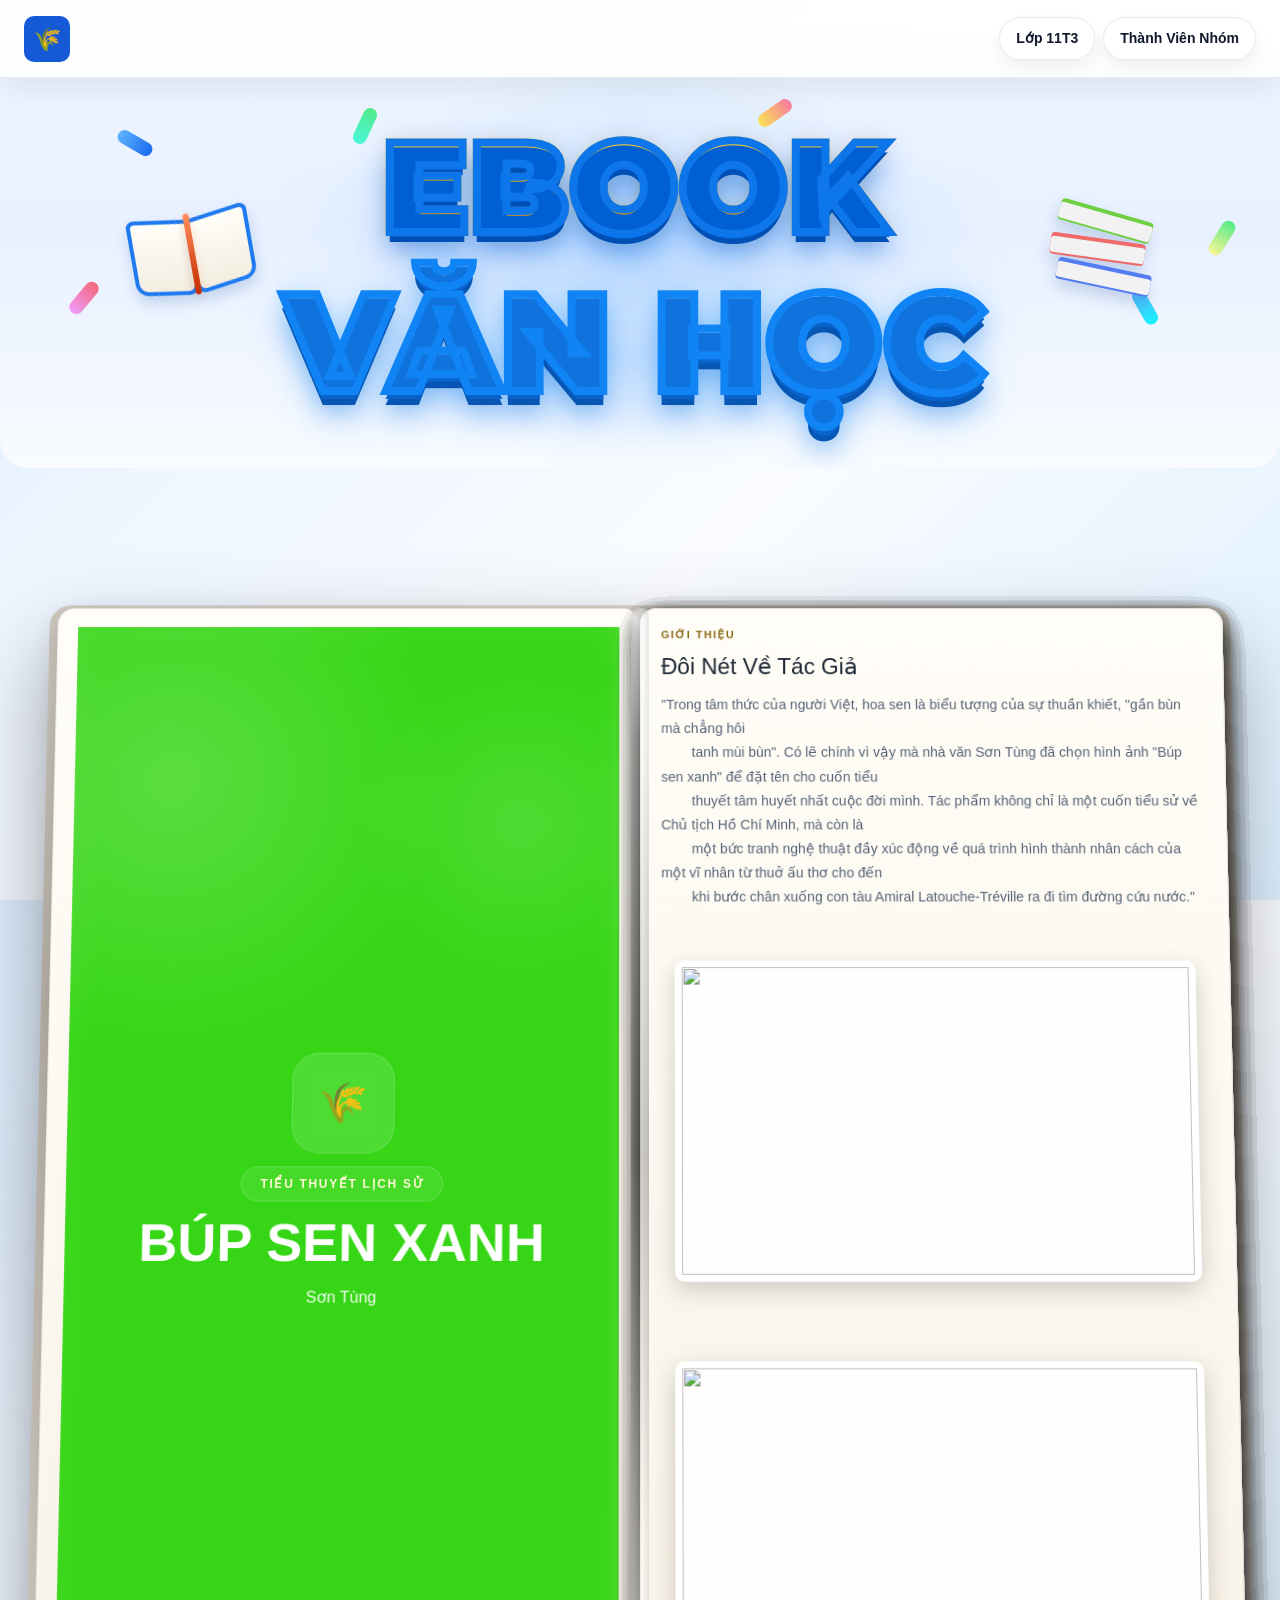
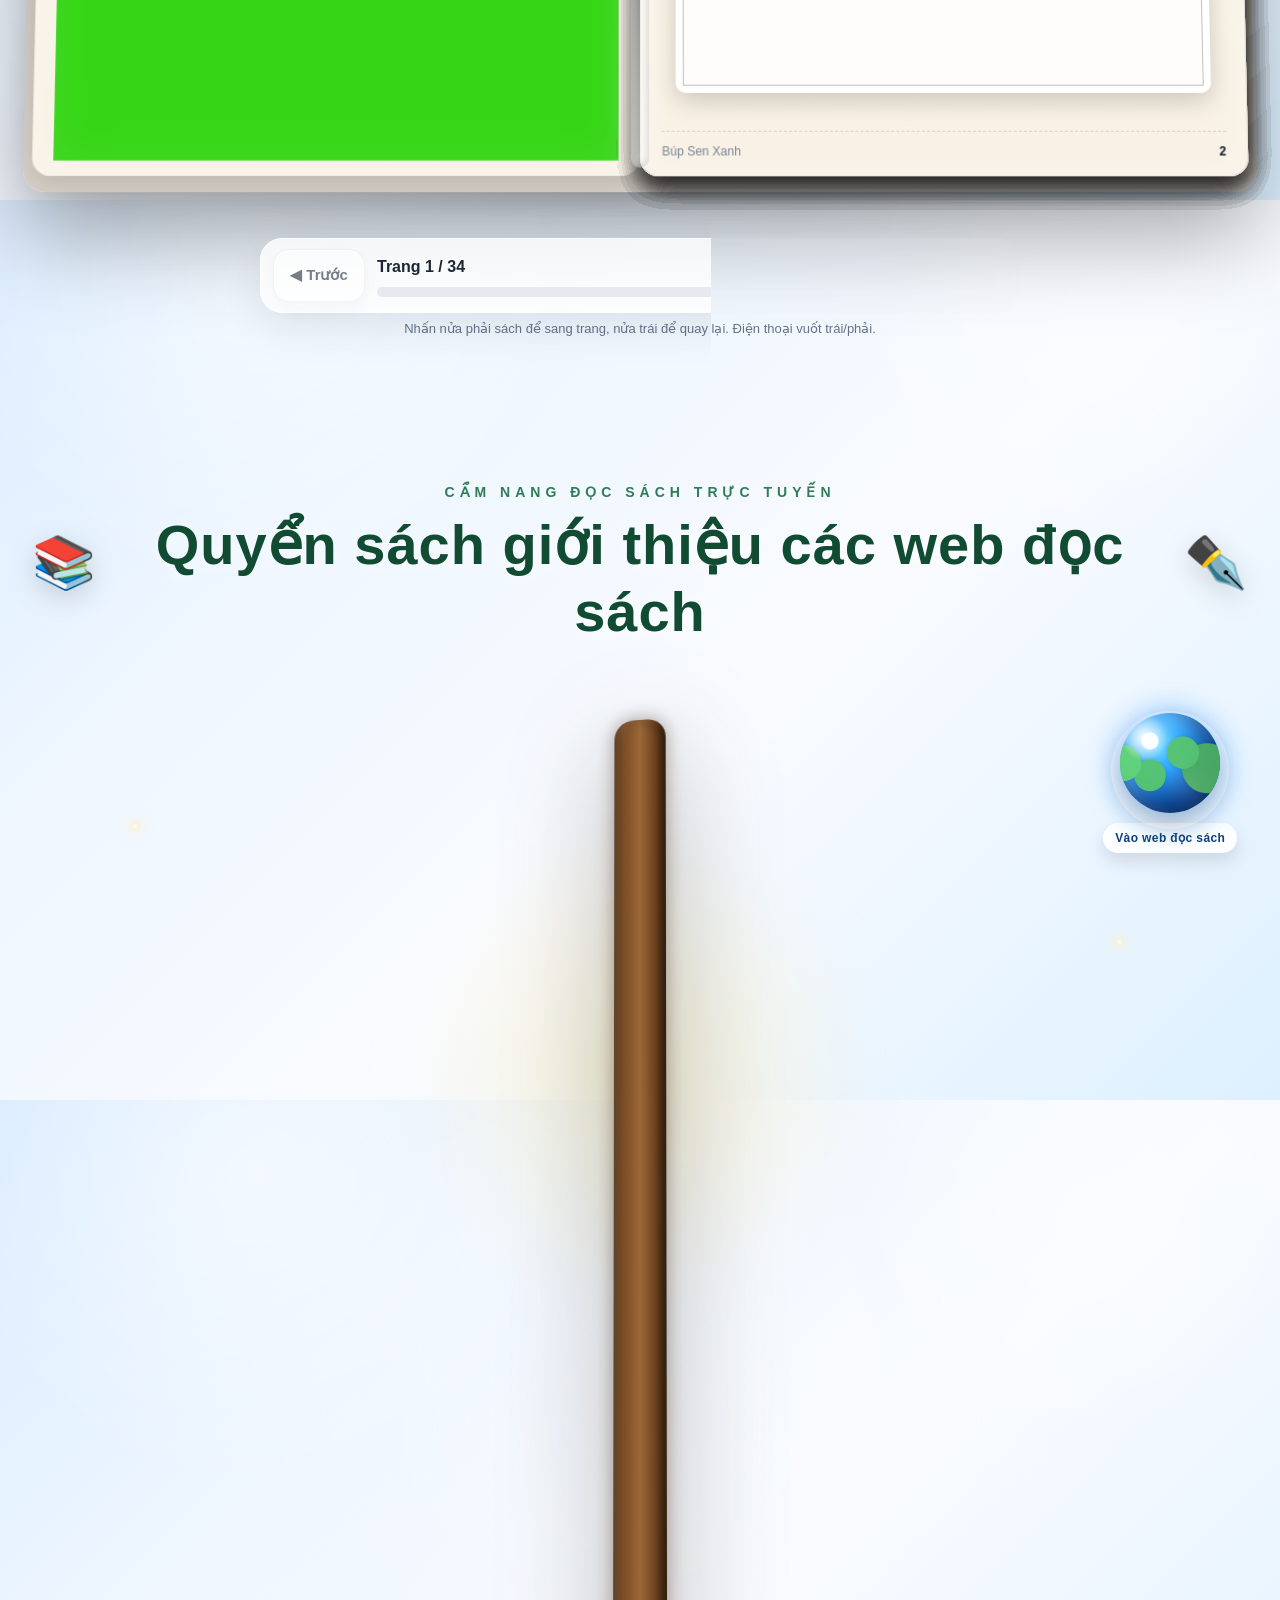
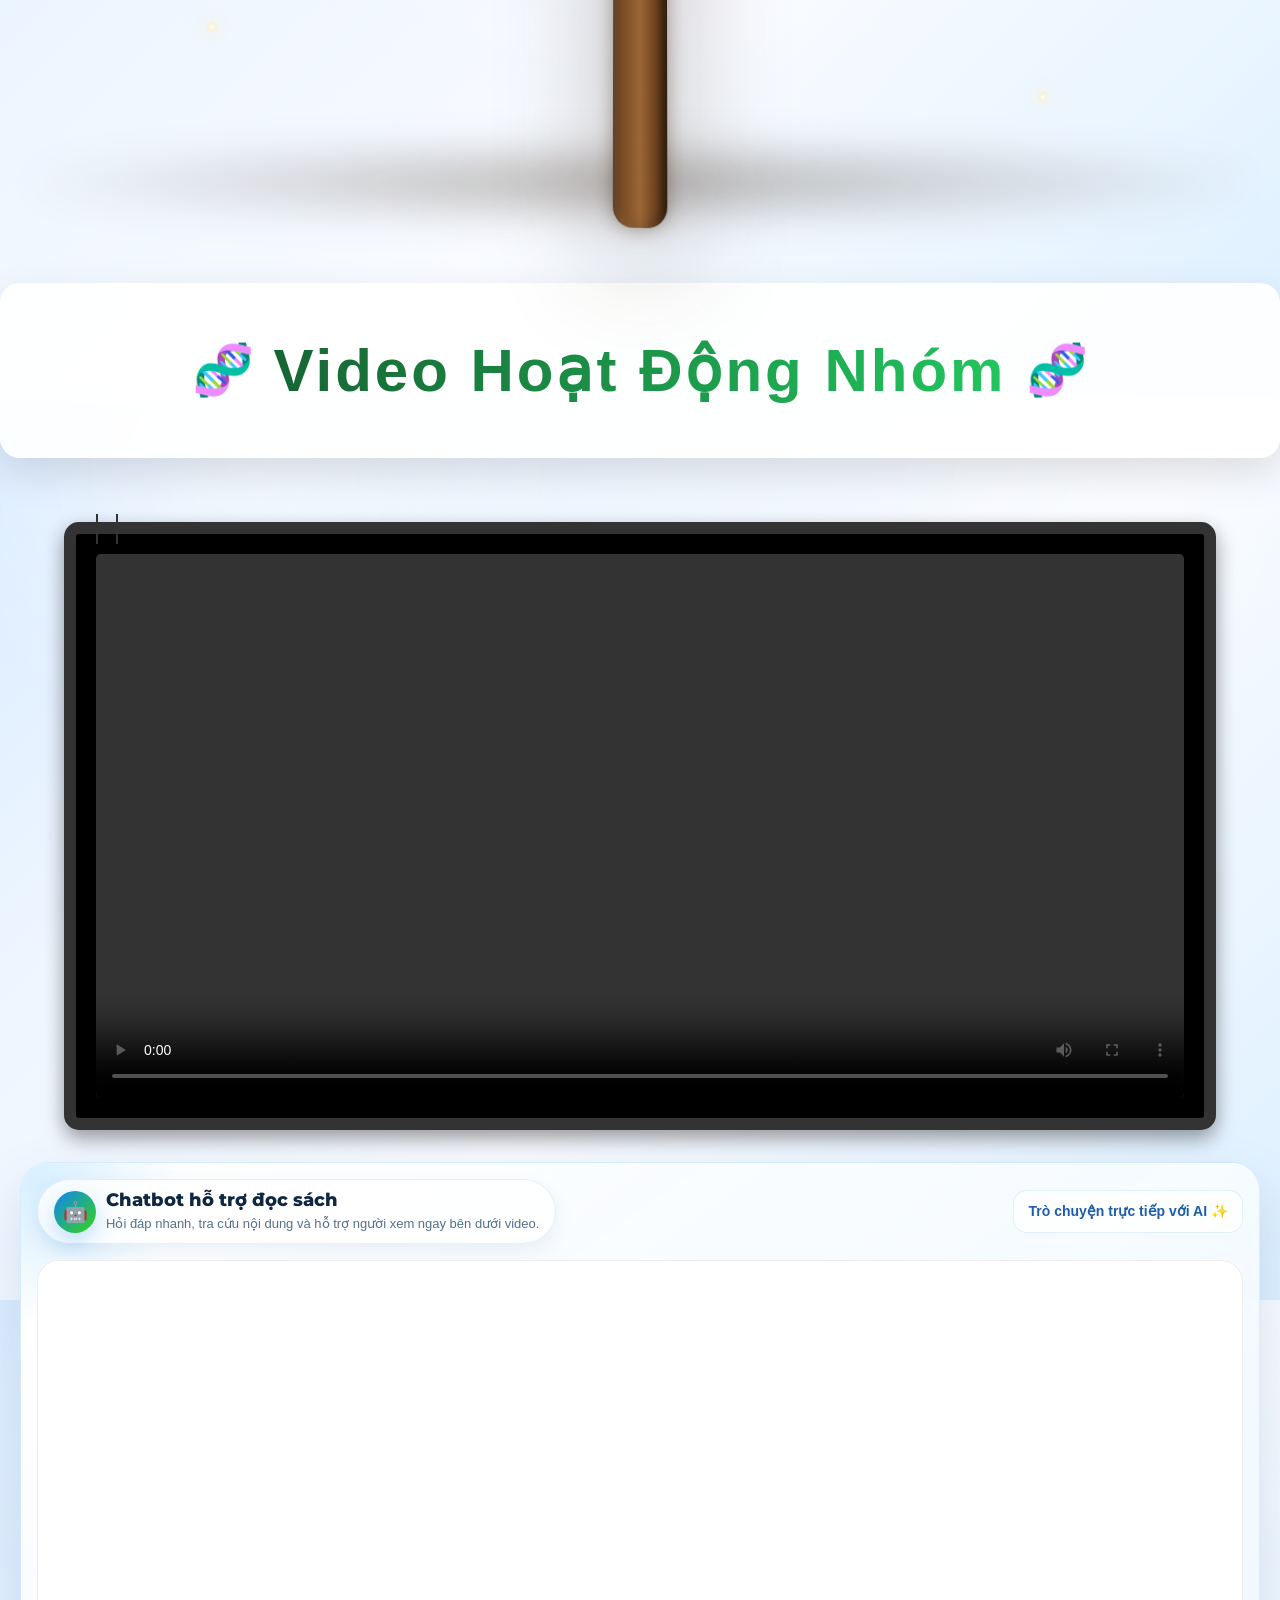
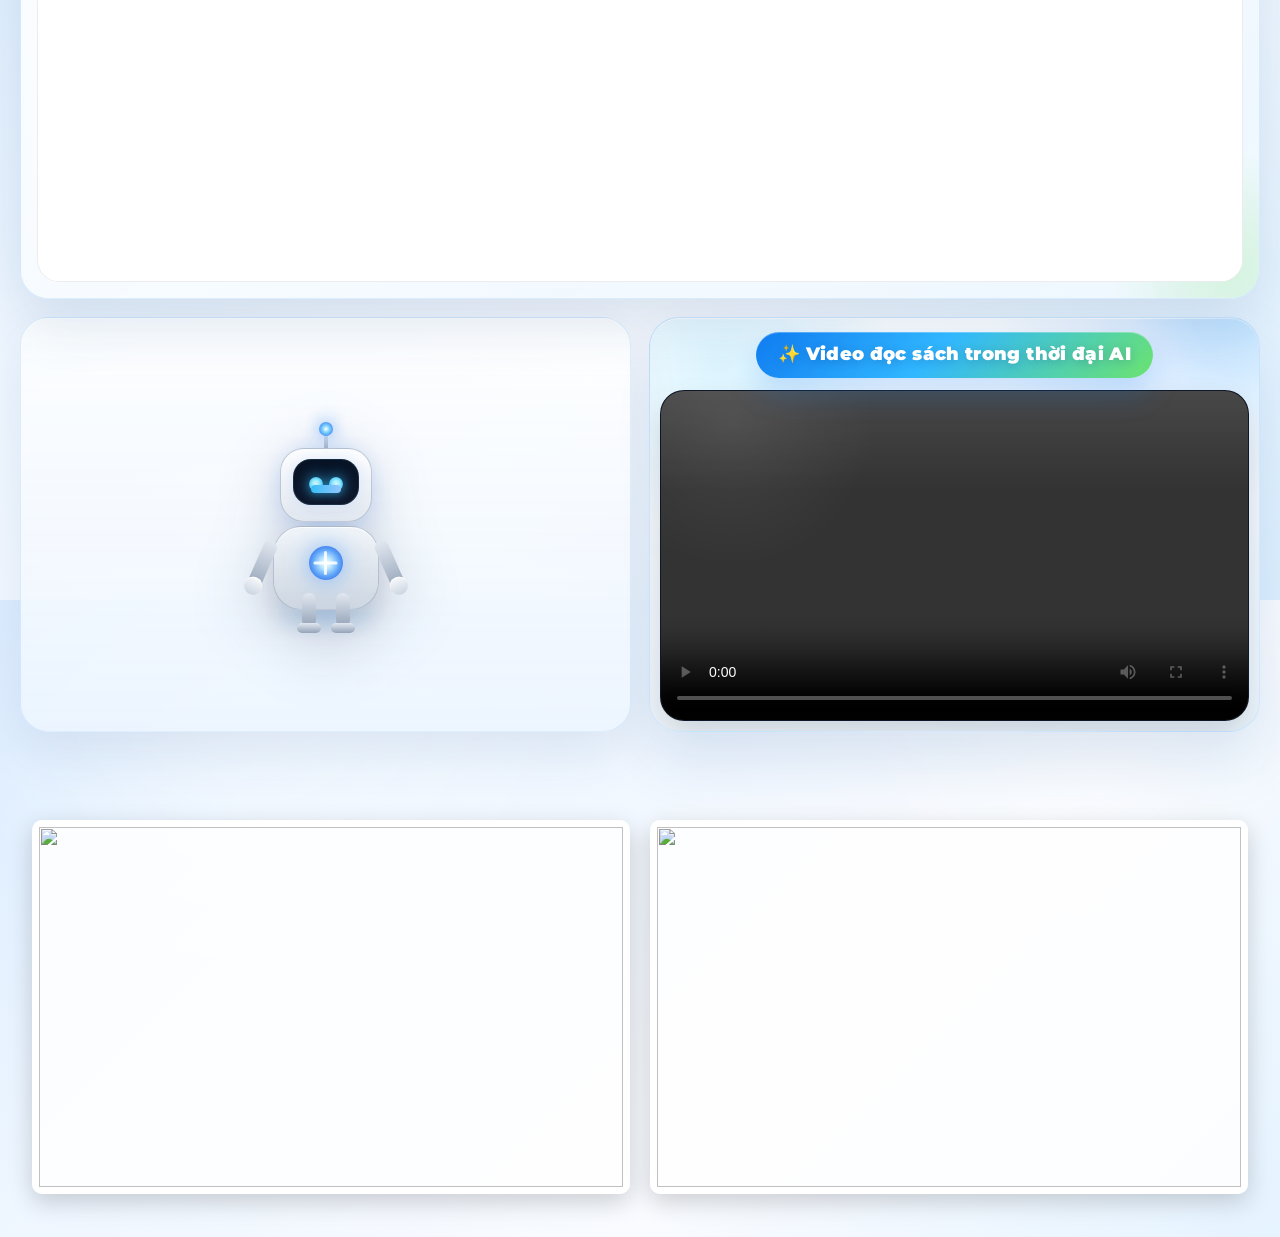
==== commit 8e887603: "hh" ====
--- a/index.html
+++ b/index.html
@@ -6,10 +6,335 @@
   <meta name="viewport" content="width=device-width, initial-scale=1.0, user-scalable=yes" />
   <title>Búp Sen Xanh - Sơn Tùng</title>
 
+  <!-- link -->
+  <link rel="preconnect" href="https://fonts.googleapis.com">
+  <link rel="preconnect" href="https://fonts.gstatic.com" crossorigin>
+  <link
+    href="https://fonts.googleapis.com/css2?family=Be+Vietnam+Pro:wght@700;800;900&family=Montserrat:wght@700;800;900&display=swap"
+    rel="stylesheet">
+
   <!-- Bootstrap -->
   <link href="https://cdn.jsdelivr.net/npm/bootstrap@5.3.3/dist/css/bootstrap.min.css" rel="stylesheet" />
 
   <style>
+    /* tên  ebook */
+    .ebook-hero {
+      position: relative;
+      width: 100%;
+      min-height: 430px;
+      display: flex;
+      align-items: center;
+      justify-content: center;
+      gap: 28px;
+      overflow: hidden;
+      border-radius: 28px;
+      padding: 40px 20px;
+      margin-top: 3%;
+      background:
+        radial-gradient(circle at 50% 48%, rgba(110, 180, 255, 0.16), transparent 36%),
+        linear-gradient(180deg, #eef5ff 0%, #e8f1ff 45%, #f8fbff 100%);
+    }
+
+    .ebook-hero::before {
+      content: "";
+      position: absolute;
+      width: 75%;
+      height: 200px;
+      left: 50%;
+      top: 54%;
+      transform: translate(-50%, -50%);
+      background: radial-gradient(circle, rgba(53, 152, 255, 0.15) 0%, rgba(53, 152, 255, 0.06) 45%, transparent 75%);
+      filter: blur(10px);
+      z-index: 0;
+    }
+
+    .ebook-hero::after {
+      content: "";
+      position: absolute;
+      width: 78%;
+      height: 70px;
+      left: 50%;
+      bottom: 48px;
+      transform: translateX(-50%);
+      background: radial-gradient(circle, rgba(90, 170, 255, 0.18), transparent 70%);
+      filter: blur(18px);
+      z-index: 0;
+    }
+
+    .ebook-title-wrap {
+      position: relative;
+      z-index: 2;
+      text-align: center;
+      line-height: 0.86;
+      transform: translateY(8px);
+    }
+
+    .ebook-title-top,
+    .ebook-title-bottom {
+      margin: 0;
+      font-family: "Montserrat", "Be Vietnam Pro", sans-serif;
+      font-weight: 900;
+      text-transform: uppercase;
+      font-kerning: normal;
+      text-rendering: geometricPrecision;
+    }
+
+    .ebook-title-top {
+      font-size: clamp(58px, 10vw, 150px);
+      letter-spacing: 1px;
+      background: linear-gradient(180deg, #fff16a 0%, #ffc400 45%, #ff7a00 100%);
+      -webkit-background-clip: text;
+      -webkit-text-fill-color: transparent;
+      -webkit-text-stroke: 8px #0d76ea;
+      text-shadow:
+        0 5px 0 #005fd2,
+        0 10px 0 #004fb4,
+        0 18px 22px rgba(0, 88, 190, 0.34),
+        0 0 18px rgba(255, 168, 0, 0.28);
+      filter: drop-shadow(0 10px 18px rgba(0, 112, 255, 0.24));
+    }
+
+    .ebook-title-bottom {
+      margin-top: 6px;
+      font-size: clamp(66px, 10.8vw, 158px);
+      letter-spacing: 0.5px;
+      line-height: 1.02;
+      background: linear-gradient(180deg, #ffffff 0%, #f4fbff 28%, #cfeaff 68%, #8fd3ff 100%);
+      -webkit-background-clip: text;
+      -webkit-text-fill-color: transparent;
+      -webkit-text-stroke: 8px #1184f5;
+      text-shadow:
+        0 4px 0 #0f72dd,
+        0 8px 0 #0a63ca,
+        0 14px 0 #0756b4,
+        0 20px 24px rgba(0, 98, 210, 0.30),
+        0 0 18px rgba(110, 200, 255, 0.35);
+      filter: drop-shadow(0 10px 18px rgba(0, 132, 255, 0.22));
+      position: relative;
+      z-index: 2;
+    }
+
+    .ebook-side {
+      position: relative;
+      z-index: 2;
+      flex: 0 0 auto;
+    }
+
+    .book-open {
+      position: relative;
+      width: 130px;
+      height: 92px;
+      transform: rotate(-10deg);
+    }
+
+    .book-open .page {
+      position: absolute;
+      top: 8px;
+      width: 62px;
+      height: 76px;
+      background: linear-gradient(180deg, #fffef8, #f3ede0);
+      border: 4px solid #1f7af0;
+      box-shadow: 0 8px 14px rgba(0, 70, 160, 0.18);
+    }
+
+    .book-open .page.left {
+      left: 4px;
+      border-radius: 8px 2px 10px 12px;
+      transform: skewY(8deg);
+    }
+
+    .book-open .page.right {
+      right: 4px;
+      border-radius: 2px 8px 12px 10px;
+      transform: skewY(-8deg);
+    }
+
+    .book-open .book-line {
+      position: absolute;
+      left: 50%;
+      top: 6px;
+      width: 6px;
+      height: 82px;
+      transform: translateX(-50%);
+      background: linear-gradient(180deg, #ff8c5a, #c22d00);
+      border-radius: 20px;
+      box-shadow: 0 0 8px rgba(255, 102, 0, 0.2);
+    }
+
+    .right-books {
+      position: relative;
+      width: 140px;
+      height: 110px;
+    }
+
+    .stack-book {
+      position: absolute;
+      right: 0;
+      width: 95px;
+      height: 22px;
+      border-radius: 4px;
+      box-shadow: 0 8px 15px rgba(0, 60, 140, 0.18);
+    }
+
+    .stack-book::before {
+      content: "";
+      position: absolute;
+      inset: 4px 0 auto 0;
+      height: 16px;
+      background: #f2f2f2;
+      border-radius: 3px;
+    }
+
+    .stack-book.green {
+      top: 12px;
+      transform: rotate(16deg);
+      background: #6fcf43;
+    }
+
+    .stack-book.red {
+      top: 40px;
+      right: 8px;
+      transform: rotate(8deg);
+      background: #f06a6a;
+    }
+
+    .stack-book.blue {
+      top: 68px;
+      right: 2px;
+      transform: rotate(12deg);
+      background: #557df3;
+    }
+
+    .ebook-confetti {
+      position: absolute;
+      width: 14px;
+      height: 38px;
+      border-radius: 20px;
+      opacity: 0.9;
+      z-index: 1;
+      animation: floatConfetti 5s ease-in-out infinite;
+    }
+
+    .c1 {
+      top: 20%;
+      left: 10%;
+      background: linear-gradient(180deg, #4facfe, #005bea);
+      transform: rotate(-60deg);
+    }
+
+    .c2 {
+      top: 16%;
+      left: 28%;
+      background: linear-gradient(180deg, #43e97b, #38f9d7);
+      transform: rotate(25deg);
+    }
+
+    .c3 {
+      top: 13%;
+      left: 60%;
+      background: linear-gradient(180deg, #fa709a, #fee140);
+      transform: rotate(55deg);
+    }
+
+    .c4 {
+      top: 56%;
+      left: 6%;
+      background: linear-gradient(180deg, #f5576c, #f093fb);
+      transform: rotate(40deg);
+    }
+
+    .c5 {
+      top: 58%;
+      right: 10%;
+      background: linear-gradient(180deg, #4facfe, #00f2fe);
+      transform: rotate(-30deg);
+    }
+
+    .c6 {
+      top: 42%;
+      right: 4%;
+      background: linear-gradient(180deg, #43e97b, #f9f586);
+      transform: rotate(32deg);
+    }
+
+    @keyframes floatConfetti {
+      0% {
+        transform: translateY(0) rotate(0deg);
+      }
+
+      50% {
+        transform: translateY(-10px) rotate(12deg);
+      }
+
+      100% {
+        transform: translateY(0) rotate(0deg);
+      }
+    }
+
+    @media (max-width: 900px) {
+      .ebook-hero {
+        min-height: 320px;
+        gap: 14px;
+        padding: 30px 10px;
+      }
+
+      .book-open {
+        width: 90px;
+        height: 64px;
+      }
+
+      .book-open .page {
+        width: 42px;
+        height: 56px;
+      }
+
+      .book-open .book-line {
+        height: 58px;
+      }
+
+      .right-books {
+        width: 90px;
+        height: 80px;
+      }
+
+      .stack-book {
+        width: 65px;
+        height: 16px;
+      }
+
+      .stack-book::before {
+        height: 11px;
+      }
+    }
+
+    @media (max-width: 640px) {
+      .ebook-hero {
+        min-height: 260px;
+        padding: 24px 10px;
+      }
+
+      .left-book,
+      .right-books {
+        display: none;
+      }
+
+      .ebook-title-wrap {
+        line-height: 0.92;
+      }
+
+      .ebook-title-top {
+        font-size: clamp(42px, 12vw, 82px);
+        -webkit-text-stroke: 5px #0d76ea;
+        letter-spacing: 0.5px;
+      }
+
+      .ebook-title-bottom {
+        font-size: clamp(46px, 13vw, 92px);
+        -webkit-text-stroke: 5px #1080f2;
+        letter-spacing: 0;
+      }
+    }
+
     * {
       box-sizing: border-box;
     }
@@ -600,6 +925,248 @@
       left: 40px;
     }
 
+    /* chatbot + robot AI responsive dưới video */
+    .chatbot-ai-row {
+      width: min(94%, 1480px);
+      margin: 28px auto 42px;
+      display: grid;
+      grid-template-columns: minmax(0, 980px) minmax(280px, 340px);
+      justify-content: center;
+      align-items: start;
+      gap: clamp(28px, 2.6vw, 46px);
+      position: relative;
+      z-index: 3;
+    }
+
+    .chatbot-embed-section {
+      width: 100%;
+      max-width: 980px;
+      min-width: 0;
+      margin: 0;
+      position: relative;
+      z-index: 2;
+    }
+
+    .chatbot-embed-card {
+      position: relative;
+      overflow: hidden;
+      border-radius: 28px;
+      background: linear-gradient(145deg, rgba(255, 255, 255, 0.98), rgba(237, 247, 255, 0.96));
+      border: 1px solid rgba(17, 132, 245, 0.14);
+      box-shadow:
+        0 22px 56px rgba(16, 72, 128, 0.14),
+        inset 0 1px 0 rgba(255, 255, 255, 0.88);
+      padding: 18px;
+    }
+
+    .chatbot-embed-card::before {
+      content: "";
+      position: absolute;
+      inset: -120px auto auto -120px;
+      width: 280px;
+      height: 280px;
+      border-radius: 50%;
+      background: radial-gradient(circle, rgba(77, 184, 255, 0.22), transparent 70%);
+      pointer-events: none;
+    }
+
+    .chatbot-embed-card::after {
+      content: "";
+      position: absolute;
+      right: -90px;
+      bottom: -90px;
+      width: 240px;
+      height: 240px;
+      border-radius: 50%;
+      background: radial-gradient(circle, rgba(54, 214, 22, 0.14), transparent 72%);
+      pointer-events: none;
+    }
+
+    .chatbot-embed-head {
+      position: relative;
+      z-index: 1;
+      display: flex;
+      align-items: center;
+      justify-content: space-between;
+      gap: 16px;
+      margin-bottom: 16px;
+      flex-wrap: wrap;
+    }
+
+    .chatbot-embed-badge {
+      display: inline-flex;
+      align-items: center;
+      gap: 10px;
+      padding: 10px 16px;
+      border-radius: 999px;
+      background: rgba(255, 255, 255, 0.82);
+      border: 1px solid rgba(17, 132, 245, 0.12);
+      box-shadow: 0 8px 20px rgba(16, 72, 128, 0.08);
+      min-width: 0;
+    }
+
+    .chatbot-embed-icon {
+      width: 42px;
+      height: 42px;
+      border-radius: 50%;
+      display: grid;
+      place-items: center;
+      font-size: 20px;
+      background: linear-gradient(135deg, #1184f5, #36d616);
+      color: #fff;
+      box-shadow: 0 10px 22px rgba(17, 132, 245, 0.24);
+      flex: 0 0 auto;
+    }
+
+    .chatbot-embed-label {
+      display: flex;
+      flex-direction: column;
+      gap: 2px;
+      min-width: 0;
+    }
+
+    .chatbot-embed-label strong {
+      font-family: "Montserrat", "Be Vietnam Pro", sans-serif;
+      font-size: 18px;
+      font-weight: 800;
+      color: #0f2742;
+      line-height: 1.2;
+    }
+
+    .chatbot-embed-label span {
+      font-size: 13px;
+      color: #55708c;
+      line-height: 1.5;
+    }
+
+    .chatbot-embed-note {
+      font-size: 14px;
+      font-weight: 700;
+      color: #1e5ea8;
+      background: rgba(255, 255, 255, 0.78);
+      border: 1px solid rgba(17, 132, 245, 0.12);
+      padding: 10px 14px;
+      border-radius: 14px;
+      white-space: nowrap;
+    }
+
+    .chatbot-embed-frame {
+      position: relative;
+      z-index: 1;
+      overflow: hidden;
+      border-radius: 22px;
+      background: #ffffff;
+      border: 1px solid rgba(15, 23, 42, 0.08);
+      box-shadow: inset 0 0 0 1px rgba(255, 255, 255, 0.5);
+      min-width: 0;
+    }
+
+    .chatbot-embed-frame iframe {
+      width: 100%;
+      height: clamp(560px, 50vw, 760px);
+      min-height: 560px;
+      border: 0;
+      display: block;
+      background: #fff;
+    }
+
+    @media (max-width: 1320px) {
+      .chatbot-ai-row {
+        width: min(calc(100% - 28px), 1120px);
+        grid-template-columns: minmax(0, 1fr);
+        gap: 22px;
+      }
+
+      .chatbot-embed-section {
+        max-width: 100%;
+      }
+
+      .chatbot-embed-card {
+        padding: 16px;
+        border-radius: 24px;
+      }
+
+      .chatbot-embed-note {
+        white-space: normal;
+      }
+
+      .chatbot-embed-frame iframe {
+        height: 620px;
+        min-height: 620px;
+      }
+    }
+
+    @media (max-width: 768px) {
+      .chatbot-ai-row {
+        width: calc(100% - 18px);
+        gap: 18px;
+      }
+
+      .chatbot-embed-card {
+        padding: 12px;
+        border-radius: 20px;
+      }
+
+      .chatbot-embed-head {
+        gap: 12px;
+        margin-bottom: 12px;
+      }
+
+      .chatbot-embed-badge,
+      .chatbot-embed-note {
+        width: 100%;
+      }
+
+      .chatbot-embed-note {
+        text-align: center;
+      }
+
+      .chatbot-embed-frame {
+        border-radius: 18px;
+      }
+
+      .chatbot-embed-frame iframe {
+        height: 560px;
+        min-height: 560px;
+      }
+    }
+
+    @media (max-width: 480px) {
+      .chatbot-ai-row {
+        width: calc(100% - 14px);
+        gap: 16px;
+      }
+
+      .chatbot-embed-card {
+        padding: 10px;
+        border-radius: 18px;
+      }
+
+      .chatbot-embed-icon {
+        width: 38px;
+        height: 38px;
+        font-size: 18px;
+      }
+
+      .chatbot-embed-label strong {
+        font-size: 16px;
+      }
+
+      .chatbot-embed-label span {
+        font-size: 12px;
+      }
+
+      .chatbot-embed-note {
+        font-size: 13px;
+        padding: 8px 10px;
+      }
+
+      .chatbot-embed-frame iframe {
+        height: 500px;
+        min-height: 500px;
+      }
+    }
+
     /* =========================================
    QUYỂN SÁCH 3D - GIỚI THIỆU WEB ĐỌC SÁCH
    RỘNG 95% - CAO AUTO
@@ -1247,501 +1814,1073 @@
     }
 
     /* ===== TRÁI ĐẤT QUAY - CLICK MỞ LINK ===== */
-.earth-link {
-  position: absolute;
-  top: 24px;
-  right: 3.5%;
-  width: 130px;
-  height: 150px;
-  display: flex;
-  flex-direction: column;
-  align-items: center;
-  justify-content: flex-start;
-  gap: 10px;
-  text-decoration: none;
-  z-index: 8;
-  animation: earthFloat 4.5s ease-in-out infinite;
-  transform-origin: center;
-}
-
-.earth-link:hover {
-  transform: translateY(-4px) scale(1.04);
-}
-
-.earth-link:active {
-  transform: translateY(0) scale(0.98);
-}
-
-.earth-orbit {
-  position: absolute;
-  top: 8px;
-  left: 50%;
-  width: 118px;
-  height: 118px;
-  border-radius: 50%;
-  transform: translateX(-50%);
-  border: 1px solid rgba(255, 255, 255, 0.35);
-  box-shadow: 0 0 28px rgba(88, 180, 255, 0.28);
-  animation: orbitPulse 2.8s ease-in-out infinite;
-}
-
-.earth-sphere {
-  position: relative;
-  width: 100px;
-  height: 100px;
-  margin-top: 10px;
-  border-radius: 50%;
-  overflow: hidden;
-  background:
-    radial-gradient(circle at 30% 28%, rgba(255,255,255,0.95) 0 8%, rgba(255,255,255,0.18) 9%, transparent 25%),
-    radial-gradient(circle at 35% 30%, #67d8ff 0%, #2fa4ff 32%, #1260cb 66%, #08285f 100%);
-  box-shadow:
-    inset -18px -16px 26px rgba(0,0,0,0.36),
-    inset 12px 10px 20px rgba(255,255,255,0.22),
-    0 0 30px rgba(71,160,255,0.42),
-    0 12px 24px rgba(0,0,0,0.22);
-}
-
-.earth-map {
-  position: absolute;
-  top: -2%;
-  left: -150%;
-  width: 300%;
-  height: 104%;
-  opacity: 0.95;
-  background:
-    radial-gradient(circle at 8% 50%, #58c56e 0 4%, transparent 4.5%),
-    radial-gradient(circle at 12% 38%, #58c56e 0 7%, transparent 7.5%),
-    radial-gradient(circle at 18% 56%, #58c56e 0 6%, transparent 6.5%),
-    radial-gradient(circle at 27% 42%, #4cad61 0 9%, transparent 9.6%),
-    radial-gradient(circle at 33% 60%, #4cad61 0 7%, transparent 7.5%),
-    radial-gradient(circle at 44% 36%, #63d377 0 8%, transparent 8.5%),
-    radial-gradient(circle at 51% 50%, #63d377 0 11%, transparent 11.5%),
-    radial-gradient(circle at 60% 62%, #58c56e 0 8%, transparent 8.5%),
-    radial-gradient(circle at 71% 40%, #58c56e 0 7%, transparent 7.5%),
-    radial-gradient(circle at 79% 55%, #4cad61 0 10%, transparent 10.5%),
-    radial-gradient(circle at 90% 44%, #63d377 0 8%, transparent 8.5%);
-  filter: drop-shadow(0 0 2px rgba(0,0,0,0.12));
-  animation: earthSpin 9s linear infinite;
-}
-
-.earth-shine {
-  position: absolute;
-  inset: 0;
-  border-radius: 50%;
-  background:
-    radial-gradient(circle at 24% 24%, rgba(255,255,255,0.9), transparent 22%),
-    radial-gradient(circle at 70% 75%, rgba(255,255,255,0.08), transparent 26%);
-  pointer-events: none;
-}
-
-.earth-label {
-  padding: 6px 12px;
-  border-radius: 999px;
-  background: rgba(255,255,255,0.86);
-  color: #0f3f75;
-  font-size: 12px;
-  font-weight: 800;
-  letter-spacing: 0.4px;
-  box-shadow: 0 8px 18px rgba(0,0,0,0.12);
-  white-space: nowrap;
-}
-
-@keyframes earthSpin {
-  from { transform: translateX(0); }
-  to   { transform: translateX(66.666%); }
-}
-
-@keyframes earthFloat {
-  0%, 100% { transform: translateY(0); }
-  50%      { transform: translateY(-10px); }
-}
-
-@keyframes orbitPulse {
-  0%, 100% {
-    transform: translateX(-50%) scale(1);
-    opacity: 0.5;
+    .earth-link {
+      position: absolute;
+      top: 24px;
+      right: 3.5%;
+      width: 130px;
+      height: 150px;
+      display: flex;
+      flex-direction: column;
+      align-items: center;
+      justify-content: flex-start;
+      gap: 10px;
+      text-decoration: none;
+      z-index: 8;
+      animation: earthFloat 4.5s ease-in-out infinite;
+      transform-origin: center;
+    }
+
+    .earth-link:hover {
+      transform: translateY(-4px) scale(1.04);
+    }
+
+    .earth-link:active {
+      transform: translateY(0) scale(0.98);
+    }
+
+    .earth-orbit {
+      position: absolute;
+      top: 8px;
+      left: 50%;
+      width: 118px;
+      height: 118px;
+      border-radius: 50%;
+      transform: translateX(-50%);
+      border: 1px solid rgba(255, 255, 255, 0.35);
+      box-shadow: 0 0 28px rgba(88, 180, 255, 0.28);
+      animation: orbitPulse 2.8s ease-in-out infinite;
+    }
+
+    .earth-sphere {
+      position: relative;
+      width: 100px;
+      height: 100px;
+      margin-top: 10px;
+      border-radius: 50%;
+      overflow: hidden;
+      background:
+        radial-gradient(circle at 30% 28%, rgba(255, 255, 255, 0.95) 0 8%, rgba(255, 255, 255, 0.18) 9%, transparent 25%),
+        radial-gradient(circle at 35% 30%, #67d8ff 0%, #2fa4ff 32%, #1260cb 66%, #08285f 100%);
+      box-shadow:
+        inset -18px -16px 26px rgba(0, 0, 0, 0.36),
+        inset 12px 10px 20px rgba(255, 255, 255, 0.22),
+        0 0 30px rgba(71, 160, 255, 0.42),
+        0 12px 24px rgba(0, 0, 0, 0.22);
+    }
+
+    .earth-map {
+      position: absolute;
+      top: -2%;
+      left: -150%;
+      width: 300%;
+      height: 104%;
+      opacity: 0.95;
+      background:
+        radial-gradient(circle at 8% 50%, #58c56e 0 4%, transparent 4.5%),
+        radial-gradient(circle at 12% 38%, #58c56e 0 7%, transparent 7.5%),
+        radial-gradient(circle at 18% 56%, #58c56e 0 6%, transparent 6.5%),
+        radial-gradient(circle at 27% 42%, #4cad61 0 9%, transparent 9.6%),
+        radial-gradient(circle at 33% 60%, #4cad61 0 7%, transparent 7.5%),
+        radial-gradient(circle at 44% 36%, #63d377 0 8%, transparent 8.5%),
+        radial-gradient(circle at 51% 50%, #63d377 0 11%, transparent 11.5%),
+        radial-gradient(circle at 60% 62%, #58c56e 0 8%, transparent 8.5%),
+        radial-gradient(circle at 71% 40%, #58c56e 0 7%, transparent 7.5%),
+        radial-gradient(circle at 79% 55%, #4cad61 0 10%, transparent 10.5%),
+        radial-gradient(circle at 90% 44%, #63d377 0 8%, transparent 8.5%);
+      filter: drop-shadow(0 0 2px rgba(0, 0, 0, 0.12));
+      animation: earthSpin 9s linear infinite;
+    }
+
+    .earth-shine {
+      position: absolute;
+      inset: 0;
+      border-radius: 50%;
+      background:
+        radial-gradient(circle at 24% 24%, rgba(255, 255, 255, 0.9), transparent 22%),
+        radial-gradient(circle at 70% 75%, rgba(255, 255, 255, 0.08), transparent 26%);
+      pointer-events: none;
+    }
+
+    .earth-label {
+      padding: 6px 12px;
+      border-radius: 999px;
+      background: rgba(255, 255, 255, 0.86);
+      color: #0f3f75;
+      font-size: 12px;
+      font-weight: 800;
+      letter-spacing: 0.4px;
+      box-shadow: 0 8px 18px rgba(0, 0, 0, 0.12);
+      white-space: nowrap;
+    }
+
+    @keyframes earthSpin {
+      from {
+        transform: translateX(0);
+      }
+
+      to {
+        transform: translateX(66.666%);
+      }
+    }
+
+    @keyframes earthFloat {
+
+      0%,
+      100% {
+        transform: translateY(0);
+      }
+
+      50% {
+        transform: translateY(-10px);
+      }
+    }
+
+    @keyframes orbitPulse {
+
+      0%,
+      100% {
+        transform: translateX(-50%) scale(1);
+        opacity: 0.5;
+      }
+
+      50% {
+        transform: translateX(-50%) scale(1.08);
+        opacity: 0.95;
+      }
+    }
+
+    @media (max-width: 992px) {
+      .earth-link {
+        top: -6px;
+        right: 10px;
+        width: 92px;
+        height: 108px;
+      }
+
+      .earth-orbit {
+        width: 86px;
+        height: 86px;
+      }
+
+      .earth-sphere {
+        width: 72px;
+        height: 72px;
+        margin-top: 6px;
+      }
+
+      .earth-label {
+        font-size: 10px;
+        padding: 5px 10px;
+      }
+    }
+
+    /* hiệu ứng con AI */
+    /* ===== ROBOT AI NẰM DƯỚI VIDEO ===== */
+    .ai-robot-under-video {
+      width: 100%;
+      max-width: 340px;
+      min-height: 360px;
+      margin: 0;
+      padding: 104px 18px 24px;
+      display: flex;
+      justify-content: center;
+      align-items: flex-start;
+      position: relative;
+      z-index: 1;
+      border-radius: 28px;
+      background: linear-gradient(180deg, rgba(255, 255, 255, 0.80), rgba(236, 245, 255, 0.90));
+      border: 1px solid rgba(17, 132, 245, 0.12);
+      box-shadow:
+        0 20px 50px rgba(16, 72, 128, 0.10),
+        inset 0 1px 0 rgba(255, 255, 255, 0.88);
+      overflow: visible;
+      isolation: isolate;
+    }
+
+    .ai-robot-wrap {
+      position: relative;
+      width: 220px;
+      height: 240px;
+      margin: 0 auto;
+      pointer-events: none;
+      animation: robotFloat 4.8s ease-in-out infinite;
+      filter: drop-shadow(0 18px 30px rgba(20, 40, 80, 0.20));
+    }
+
+    .ai-robot-wrap::before {
+      content: "";
+      position: absolute;
+      inset: auto 18px 8px 18px;
+      height: 24px;
+      border-radius: 999px;
+      background: radial-gradient(circle, rgba(79, 172, 254, 0.25), rgba(79, 172, 254, 0.02) 70%, transparent 72%);
+      filter: blur(8px);
+      animation: robotShadowPulse 4.8s ease-in-out infinite;
+    }
+
+    .ai-robot {
+      position: absolute;
+      inset: 0;
+    }
+
+    .robot-halo {
+      position: absolute;
+      top: 12px;
+      left: 50%;
+      width: 110px;
+      height: 110px;
+      transform: translateX(-50%);
+      border-radius: 50%;
+      background:
+        radial-gradient(circle, rgba(147, 197, 253, 0.30), rgba(96, 165, 250, 0.14) 38%, rgba(59, 130, 246, 0.00) 68%);
+      filter: blur(8px);
+      animation: haloPulse 2.6s ease-in-out infinite;
+    }
+
+    .robot-antena {
+      position: absolute;
+      top: 18px;
+      left: 50%;
+      width: 4px;
+      height: 22px;
+      transform: translateX(-50%);
+      background: linear-gradient(180deg, #e2e8f0, #94a3b8);
+      border-radius: 999px;
+    }
+
+    .robot-antena::before {
+      content: "";
+      position: absolute;
+      top: -10px;
+      left: 50%;
+      width: 14px;
+      height: 14px;
+      transform: translateX(-50%);
+      border-radius: 50%;
+      background: radial-gradient(circle, #ffffff 0%, #7dd3fc 35%, #2563eb 100%);
+      box-shadow: 0 0 16px rgba(96, 165, 250, 0.9);
+      animation: antenaBlink 1.6s ease-in-out infinite;
+    }
+
+    .robot-head {
+      position: absolute;
+      top: 34px;
+      left: 50%;
+      width: 92px;
+      height: 74px;
+      transform: translateX(-50%);
+      border-radius: 24px;
+      background: linear-gradient(180deg, rgba(255, 255, 255, 0.98), rgba(226, 232, 240, 0.96));
+      border: 1px solid rgba(148, 163, 184, 0.55);
+      box-shadow:
+        inset 0 1px 0 rgba(255, 255, 255, 0.92),
+        0 10px 24px rgba(37, 99, 235, 0.12);
+    }
+
+    .robot-face {
+      position: absolute;
+      inset: 10px 12px 16px;
+      border-radius: 18px;
+      background: linear-gradient(180deg, #071325 0%, #0f172a 100%);
+      box-shadow:
+        inset 0 0 0 1px rgba(125, 211, 252, 0.12),
+        0 0 18px rgba(59, 130, 246, 0.16);
+    }
+
+    .robot-eye {
+      position: absolute;
+      top: 18px;
+      width: 14px;
+      height: 14px;
+      border-radius: 50%;
+      background: radial-gradient(circle, #ffffff 0%, #a5f3fc 38%, #38bdf8 78%, #0ea5e9 100%);
+      box-shadow: 0 0 14px rgba(56, 189, 248, 0.9);
+      animation: robotBlink 4.2s infinite;
+    }
+
+    .robot-eye.left {
+      left: 16px;
+    }
+
+    .robot-eye.right {
+      right: 16px;
+    }
+
+    .robot-mouth {
+      position: absolute;
+      left: 50%;
+      bottom: 12px;
+      width: 30px;
+      height: 8px;
+      transform: translateX(-50%);
+      border-radius: 999px;
+      background: linear-gradient(90deg, #38bdf8, #93c5fd);
+      box-shadow: 0 0 10px rgba(56, 189, 248, 0.55);
+    }
+
+    .robot-body {
+      position: absolute;
+      top: 112px;
+      left: 50%;
+      width: 106px;
+      height: 84px;
+      transform: translateX(-50%);
+      border-radius: 28px;
+      background: linear-gradient(180deg, rgba(241, 245, 249, 0.98), rgba(203, 213, 225, 0.95));
+      border: 1px solid rgba(148, 163, 184, 0.55);
+      box-shadow:
+        inset 0 1px 0 rgba(255, 255, 255, 0.88),
+        0 14px 24px rgba(15, 23, 42, 0.10);
+    }
+
+    .robot-core {
+      position: absolute;
+      top: 19px;
+      left: 50%;
+      width: 34px;
+      height: 34px;
+      transform: translateX(-50%);
+      border-radius: 50%;
+      background: radial-gradient(circle, #ffffff 0%, #bae6fd 25%, #60a5fa 55%, #1d4ed8 100%);
+      box-shadow: 0 0 24px rgba(96, 165, 250, 0.75);
+      animation: coreSpin 4.6s linear infinite;
+    }
+
+    .robot-core::before,
+    .robot-core::after {
+      content: "";
+      position: absolute;
+      inset: 50%;
+      width: 3px;
+      height: 24px;
+      margin-left: -1.5px;
+      margin-top: -12px;
+      border-radius: 999px;
+      background: rgba(255, 255, 255, 0.85);
+    }
+
+    .robot-core::after {
+      transform: rotate(90deg);
+    }
+
+    .robot-arm,
+    .robot-leg {
+      position: absolute;
+      background: linear-gradient(180deg, #e2e8f0, #94a3b8);
+      border-radius: 999px;
+    }
+
+    .robot-arm {
+      top: 14px;
+      width: 14px;
+      height: 52px;
+    }
+
+    .robot-arm.left {
+      left: -8px;
+      transform-origin: top center;
+      transform: rotate(24deg);
+      animation: armWaveLeft 2.8s ease-in-out infinite;
+    }
+
+    .robot-arm.right {
+      right: -8px;
+      transform-origin: top center;
+      transform: rotate(-24deg);
+      animation: armWaveRight 2.8s ease-in-out infinite;
+    }
+
+    .robot-arm::after {
+      content: "";
+      position: absolute;
+      bottom: -6px;
+      left: 50%;
+      width: 18px;
+      height: 18px;
+      transform: translateX(-50%);
+      border-radius: 50%;
+      background: linear-gradient(180deg, #f8fafc, #cbd5e1);
+      box-shadow: inset 0 1px 0 rgba(255, 255, 255, 0.88);
+    }
+
+    .robot-leg {
+      bottom: -18px;
+      width: 14px;
+      height: 34px;
+    }
+
+    .robot-leg.left {
+      left: 28px;
+      animation: legStepLeft 2.6s ease-in-out infinite;
+    }
+
+    .robot-leg.right {
+      right: 28px;
+      animation: legStepRight 2.6s ease-in-out infinite;
+    }
+
+    .robot-leg::after {
+      content: "";
+      position: absolute;
+      bottom: -6px;
+      left: 50%;
+      width: 24px;
+      height: 10px;
+      transform: translateX(-50%);
+      border-radius: 999px;
+      background: linear-gradient(180deg, #e2e8f0, #94a3b8);
+    }
+
+    .robot-msg {
+      position: absolute;
+      left: 50%;
+      top: -84px;
+      transform: translateX(-50%);
+      width: min(100%, 270px);
+      min-height: 98px;
+      padding: 18px 18px 16px;
+      border-radius: 22px;
+      background: linear-gradient(180deg, rgba(255, 255, 255, 0.98), rgba(246, 250, 255, 0.95));
+      border: 1px solid rgba(151, 181, 255, 0.42);
+      box-shadow:
+        0 18px 42px rgba(88, 126, 186, 0.18),
+        inset 0 1px 0 rgba(255, 255, 255, 0.95);
+      backdrop-filter: blur(12px);
+      -webkit-backdrop-filter: blur(12px);
+      color: #14213d;
+      font-size: 16px;
+      font-weight: 800;
+      line-height: 1.55;
+      letter-spacing: 0.1px;
+      text-align: center;
+      display: flex;
+      align-items: center;
+      justify-content: center;
+      transition: opacity 0.35s ease, transform 0.35s ease, box-shadow 0.35s ease;
+      z-index: 3;
+    }
+
+    .robot-msg::before {
+      /* content: "AI đồng hành"; */
+      position: absolute;
+      left: 50%;
+      top: -12px;
+      transform: translateX(-50%);
+      padding: 5px 12px;
+      border-radius: 999px;
+      background: linear-gradient(135deg, #4f8cff, #69b8ff);
+      color: #ffffff;
+      font-size: 11px;
+      font-weight: 800;
+      letter-spacing: 0.08em;
+      text-transform: uppercase;
+      box-shadow: 0 10px 24px rgba(79, 140, 255, 0.28);
+    }
+
+    .robot-msg::after {
+      content: "";
+      position: absolute;
+      left: 50%;
+      bottom: -9px;
+      width: 18px;
+      height: 18px;
+      background: linear-gradient(180deg, rgba(255, 255, 255, 0.98), rgba(246, 250, 255, 0.95));
+      border-right: 1px solid rgba(151, 181, 255, 0.42);
+      border-bottom: 1px solid rgba(151, 181, 255, 0.42);
+      transform: translateX(-50%) rotate(45deg);
+      box-shadow: 8px 8px 18px rgba(88, 126, 186, 0.08);
+    }
+
+    @keyframes robotFloat {
+
+      0%,
+      100% {
+        transform: translateY(0);
+      }
+
+      50% {
+        transform: translateY(-10px);
+      }
+    }
+
+    @keyframes robotShadowPulse {
+
+      0%,
+      100% {
+        transform: scaleX(1);
+        opacity: 0.6;
+      }
+
+      50% {
+        transform: scaleX(0.92);
+        opacity: 0.85;
+      }
+    }
+
+    @keyframes haloPulse {
+
+      0%,
+      100% {
+        transform: translateX(-50%) scale(0.96);
+        opacity: 0.65;
+      }
+
+      50% {
+        transform: translateX(-50%) scale(1.08);
+        opacity: 1;
+      }
+    }
+
+    @keyframes antenaBlink {
+
+      0%,
+      100% {
+        opacity: 0.65;
+        transform: translateX(-50%) scale(0.92);
+      }
+
+      50% {
+        opacity: 1;
+        transform: translateX(-50%) scale(1.15);
+      }
+    }
+
+    @keyframes robotBlink {
+
+      0%,
+      44%,
+      48%,
+      100% {
+        transform: scaleY(1);
+        opacity: 1;
+      }
+
+      46% {
+        transform: scaleY(0.08);
+        opacity: 0.5;
+      }
+    }
+
+    @keyframes coreSpin {
+      from {
+        transform: translateX(-50%) rotate(0deg);
+      }
+
+      to {
+        transform: translateX(-50%) rotate(360deg);
+      }
+    }
+
+    @keyframes armWaveLeft {
+
+      0%,
+      100% {
+        transform: rotate(24deg);
+      }
+
+      50% {
+        transform: rotate(46deg);
+      }
+    }
+
+    @keyframes armWaveRight {
+
+      0%,
+      100% {
+        transform: rotate(-24deg);
+      }
+
+      50% {
+        transform: rotate(-42deg);
+      }
+    }
+
+    @keyframes legStepLeft {
+
+      0%,
+      100% {
+        transform: rotate(8deg);
+      }
+
+      50% {
+        transform: rotate(-6deg);
+      }
+    }
+
+    @keyframes legStepRight {
+
+      0%,
+      100% {
+        transform: rotate(-8deg);
+      }
+
+      50% {
+        transform: rotate(6deg);
+      }
+    }
+
+    @media (max-width: 1320px) {
+      .ai-robot-under-video {
+        max-width: min(100%, 380px);
+        min-height: 320px;
+        margin: 0 auto;
+        padding: 96px 18px 22px;
+      }
+
+      .ai-robot-wrap {
+        width: 180px;
+        height: 220px;
+      }
+
+      .robot-msg {
+        width: min(92vw, 320px);
+        min-height: 90px;
+        padding: 16px 16px 14px;
+        font-size: 14px;
+      }
+
+      .robot-msg::before {
+        font-size: 10px;
+        padding: 4px 10px;
+      }
+    }
+
+    @media (max-width: 576px) {
+      .ai-robot-under-video {
+        max-width: 100%;
+        min-height: 296px;
+        padding: 86px 14px 18px;
+        border-radius: 22px;
+      }
+
+      .ai-robot-wrap {
+        width: 142px;
+        height: 188px;
+      }
+
+      .robot-msg {
+        width: min(88vw, 280px);
+        min-height: 76px;
+        padding: 14px 14px 12px;
+        font-size: 13px;
+      }
+    }
+  
+    /* ===== TỐI ƯU LẠI BỐ CỤC CHATBOT + ROBOT + VIDEO PHỤ ===== */
+    .chatbot-ai-row {
+      width: min(94%, 1500px);
+      margin: 32px auto 48px;
+      display: grid;
+      grid-template-columns: minmax(0, 1fr) minmax(300px, 360px);
+      gap: clamp(22px, 2.2vw, 34px);
+      align-items: start;
+    }
+
+    .chatbot-embed-section {
+      width: 100%;
+      max-width: none;
+      min-width: 0;
+    }
+
+    .chatbot-embed-card {
+      padding: 16px;
+      border-radius: 28px;
+    }
+
+    .chatbot-embed-frame {
+      min-width: 0;
+    }
+
+    .chatbot-embed-frame iframe {
+      width: 100%;
+      height: clamp(560px, 46vw, 760px);
+      min-height: 560px;
+      display: block;
+    }
+
+    .chatbot-side-stack {
+      width: 100%;
+      min-width: 0;
+      display: grid;
+      grid-template-columns: 1fr;
+      gap: 20px;
+      align-self: start;
+    }
+
+    .ai-robot-under-video {
+      width: 100%;
+      max-width: none;
+      min-width: 0;
+      margin: 0;
+      min-height: 332px;
+    }
+
+    .side-video-card {
+      position: relative;
+      overflow: hidden;
+      border-radius: 28px;
+      background: linear-gradient(160deg, rgba(255, 255, 255, 0.98), rgba(238, 247, 255, 0.96));
+      border: 1px solid rgba(17, 132, 245, 0.14);
+      box-shadow:
+        0 22px 56px rgba(16, 72, 128, 0.12),
+        inset 0 1px 0 rgba(255, 255, 255, 0.92);
+      padding: 16px;
+      min-width: 0;
+      
+    }
+
+    .side-video-card::before {
+      content: "";
+      position: absolute;
+      inset: -90px -70px auto auto;
+      width: 180px;
+      height: 180px;
+      border-radius: 50%;
+      background: radial-gradient(circle, rgba(77, 184, 255, 0.18), transparent 72%);
+      pointer-events: none;
+    }
+
+    .side-video-head {
+      position: relative;
+      z-index: 1;
+      display: flex;
+      align-items: flex-start;
+      justify-content: space-between;
+      gap: 12px;
+      flex-wrap: wrap;
+      margin-bottom: 14px;
+    }
+
+    .side-video-badge {
+      display: inline-flex;
+      align-items: center;
+      gap: 10px;
+      padding: 10px 14px;
+      border-radius: 18px;
+      background: rgba(255, 255, 255, 0.84);
+      border: 1px solid rgba(17, 132, 245, 0.10);
+      box-shadow: 0 8px 20px rgba(16, 72, 128, 0.07);
+      min-width: 0;
+    }
+
+    .side-video-icon {
+      width: 42px;
+      height: 42px;
+      border-radius: 14px;
+      display: grid;
+      place-items: center;
+      font-size: 20px;
+      color: #fff;
+      background: linear-gradient(135deg, #1184f5, #36d616);
+      box-shadow: 0 10px 24px rgba(17, 132, 245, 0.22);
+      flex: 0 0 auto;
+    }
+
+    .side-video-label {
+      min-width: 0;
+      display: flex;
+      flex-direction: column;
+      gap: 2px;
+    }
+
+    .side-video-label strong {
+      font-family: "Montserrat", "Be Vietnam Pro", sans-serif;
+      font-size: 17px;
+      font-weight: 800;
+      color: #0f2742;
+      line-height: 1.2;
+    }
+
+    .side-video-label span {
+      font-size: 13px;
+      color: #5c7590;
+      line-height: 1.45;
+    }
+
+    .side-video-tag {
+      padding: 8px 12px;
+      border-radius: 14px;
+      background: rgba(255, 255, 255, 0.80);
+      border: 1px solid rgba(17, 132, 245, 0.12);
+      color: #1e5ea8;
+      font-size: 13px;
+      font-weight: 700;
+      white-space: nowrap;
+    }
+
+    .side-video-frame {
+      position: relative;
+      z-index: 1;
+      overflow: hidden;
+      border-radius: 22px;
+      background: linear-gradient(180deg, #0f172a, #101828);
+      border: 1px solid rgba(15, 23, 42, 0.12);
+      aspect-ratio: 16 / 9;
+      box-shadow:
+        inset 0 0 0 1px rgba(255, 255, 255, 0.06),
+        0 16px 30px rgba(15, 23, 42, 0.14);
+    }
+
+    .side-video-frame::after {
+      content: "";
+      position: absolute;
+      inset: 0;
+      pointer-events: none;
+      background: linear-gradient(180deg, rgba(255, 255, 255, 0.08), transparent 30%);
+    }
+
+    .side-video-frame video {
+      width: 100%;
+      height: 100%;
+      display: block;
+      object-fit: cover;
+      background: #000;
+    }
+
+    .side-video-tip {
+      position: relative;
+      z-index: 1;
+      margin-top: 12px;
+      font-size: 13px;
+      line-height: 1.55;
+      color: #58708a;
+    }
+
+    @media (max-width: 1320px) {
+      .chatbot-ai-row {
+        width: min(calc(100% - 28px), 1120px);
+        grid-template-columns: 1fr;
+        gap: 20px;
+      }
+
+      .chatbot-side-stack {
+        grid-template-columns: repeat(2, minmax(0, 1fr));
+        gap: 18px;
+      }
+
+      .chatbot-embed-frame iframe {
+        height: 620px;
+        min-height: 620px;
+      }
+    }
+
+    @media (max-width: 820px) {
+      .chatbot-side-stack {
+        grid-template-columns: 1fr;
+      }
+
+      .chatbot-embed-frame iframe {
+        height: 560px;
+        min-height: 560px;
+      }
+    }
+
+    @media (max-width: 576px) {
+      .chatbot-ai-row {
+        width: calc(100% - 14px);
+        gap: 16px;
+      }
+
+      .chatbot-embed-card,
+      .side-video-card,
+      .ai-robot-under-video {
+        border-radius: 22px;
+      }
+
+      .chatbot-embed-card,
+      .side-video-card {
+        padding: 12px;
+      }
+
+      .chatbot-embed-frame iframe {
+        height: 500px;
+        min-height: 500px;
+      }
+
+      .side-video-head {
+        gap: 10px;
+      }
+
+      .side-video-badge,
+      .side-video-tag {
+        width: 100%;
+      }
+
+      .side-video-tag {
+        text-align: center;
+        white-space: normal;
+      }
+
+      .side-video-icon {
+        width: 38px;
+        height: 38px;
+        font-size: 18px;
+      }
+
+      .side-video-label strong {
+        font-size: 16px;
+      }
+
+      .side-video-label span,
+      .side-video-tip {
+        font-size: 12px;
+      }
+    }
+
+  
+  /* ===== TINH CHỈNH KHUNG VIDEO PHỤ: SÁT LỀ PHẢI HƠN, GỌN CHỮ HƠN ===== */
+  .chatbot-ai-row {
+    width: min(calc(100% - 18px), 1780px) !important;
+    margin: 32px auto 48px !important;
+    grid-template-columns: minmax(0, 1fr) minmax(360px, 430px) !important;
+    gap: clamp(20px, 2vw, 30px) !important;
   }
-  50% {
-    transform: translateX(-50%) scale(1.08);
-    opacity: 0.95;
+
+  .chatbot-side-stack {
+    gap: 18px !important;
   }
-}
-
-@media (max-width: 992px) {
-  .earth-link {
-    top: -6px;
-    right: 10px;
-    width: 92px;
-    height: 108px;
+
+  .side-video-card {
+    padding: 10px !important;
+    border-radius: 30px !important;
+    background:
+      radial-gradient(circle at 12% 12%, rgba(112, 214, 255, 0.24), transparent 26%),
+      radial-gradient(circle at 88% 0%, rgba(65, 148, 255, 0.18), transparent 28%),
+      linear-gradient(160deg, rgba(255, 255, 255, 0.985), rgba(237, 247, 255, 0.97)) !important;
+    border: 1px solid rgba(17, 132, 245, 0.16) !important;
+    box-shadow:
+      0 26px 58px rgba(25, 88, 152, 0.14),
+      inset 0 1px 0 rgba(255, 255, 255, 0.95) !important;
   }
 
-  .earth-orbit {
-    width: 86px;
-    height: 86px;
+  .side-video-card::before {
+    width: 220px !important;
+    height: 220px !important;
+    inset: -110px -90px auto auto !important;
+    background: radial-gradient(circle, rgba(82, 188, 255, 0.22), transparent 72%) !important;
   }
 
-  .earth-sphere {
-    width: 72px;
-    height: 72px;
-    margin-top: 6px;
+  .side-video-title-wrap {
+    position: relative;
+    z-index: 2;
+    display: flex;
+    justify-content: center;
+    margin: 4px 0 12px;
+    padding: 0 4px;
   }
 
-  .earth-label {
-    font-size: 10px;
-    padding: 5px 10px;
+  .side-video-title {
+    margin: 0;
+    display: inline-flex;
+    align-items: center;
+    justify-content: center;
+    text-align: center;
+    padding: 12px 22px;
+    border-radius: 999px;
+    font-family: "Montserrat", "Be Vietnam Pro", sans-serif;
+    font-size: clamp(18px, 1.3vw, 24px);
+    font-weight: 900;
+    letter-spacing: 0.02em;
+    color: #ffffff;
+    background:
+      linear-gradient(135deg, #0f7bf0 0%, #31b7ff 45%, #6be36f 100%);
+    box-shadow:
+      0 16px 30px rgba(19, 123, 240, 0.22),
+      inset 0 1px 0 rgba(255, 255, 255, 0.28);
+    text-shadow: 0 2px 10px rgba(15, 60, 120, 0.25);
+    max-width: 100%;
   }
-}
-/* hiệu ứng con AI */
-/* ===== ROBOT AI NẰM DƯỚI VIDEO ===== */
-.ai-robot-under-video {
-  width: 90%;
-  margin: 18px auto 34px;
-  display: flex;
-  justify-content: center;
-  position: relative;
-  z-index: 2;
-}
-
-.ai-robot-wrap {
-  position: relative;
-  width: 180px;
-  height: 230px;
-  pointer-events: none;
-  animation: robotFloat 4.8s ease-in-out infinite;
-  filter: drop-shadow(0 18px 30px rgba(20, 40, 80, 0.20));
-}
-
-.ai-robot-wrap::before {
-  content: "";
-  position: absolute;
-  inset: auto 18px 8px 18px;
-  height: 24px;
-  border-radius: 999px;
-  background: radial-gradient(circle, rgba(79, 172, 254, 0.25), rgba(79, 172, 254, 0.02) 70%, transparent 72%);
-  filter: blur(8px);
-  animation: robotShadowPulse 4.8s ease-in-out infinite;
-}
-
-.ai-robot {
-  position: absolute;
-  inset: 0;
-}
-
-.robot-halo {
-  position: absolute;
-  top: 12px;
-  left: 50%;
-  width: 110px;
-  height: 110px;
-  transform: translateX(-50%);
-  border-radius: 50%;
-  background:
-    radial-gradient(circle, rgba(147, 197, 253, 0.30), rgba(96, 165, 250, 0.14) 38%, rgba(59, 130, 246, 0.00) 68%);
-  filter: blur(8px);
-  animation: haloPulse 2.6s ease-in-out infinite;
-}
-
-.robot-antena {
-  position: absolute;
-  top: 18px;
-  left: 50%;
-  width: 4px;
-  height: 22px;
-  transform: translateX(-50%);
-  background: linear-gradient(180deg, #e2e8f0, #94a3b8);
-  border-radius: 999px;
-}
-
-.robot-antena::before {
-  content: "";
-  position: absolute;
-  top: -10px;
-  left: 50%;
-  width: 14px;
-  height: 14px;
-  transform: translateX(-50%);
-  border-radius: 50%;
-  background: radial-gradient(circle, #ffffff 0%, #7dd3fc 35%, #2563eb 100%);
-  box-shadow: 0 0 16px rgba(96, 165, 250, 0.9);
-  animation: antenaBlink 1.6s ease-in-out infinite;
-}
-
-.robot-head {
-  position: absolute;
-  top: 34px;
-  left: 50%;
-  width: 92px;
-  height: 74px;
-  transform: translateX(-50%);
-  border-radius: 24px;
-  background: linear-gradient(180deg, rgba(255,255,255,0.98), rgba(226,232,240,0.96));
-  border: 1px solid rgba(148, 163, 184, 0.55);
-  box-shadow:
-    inset 0 1px 0 rgba(255,255,255,0.92),
-    0 10px 24px rgba(37, 99, 235, 0.12);
-}
-
-.robot-face {
-  position: absolute;
-  inset: 10px 12px 16px;
-  border-radius: 18px;
-  background: linear-gradient(180deg, #071325 0%, #0f172a 100%);
-  box-shadow:
-    inset 0 0 0 1px rgba(125, 211, 252, 0.12),
-    0 0 18px rgba(59,130,246,0.16);
-}
-
-.robot-eye {
-  position: absolute;
-  top: 18px;
-  width: 14px;
-  height: 14px;
-  border-radius: 50%;
-  background: radial-gradient(circle, #ffffff 0%, #a5f3fc 38%, #38bdf8 78%, #0ea5e9 100%);
-  box-shadow: 0 0 14px rgba(56, 189, 248, 0.9);
-  animation: robotBlink 4.2s infinite;
-}
-
-.robot-eye.left { left: 16px; }
-.robot-eye.right { right: 16px; }
-
-.robot-mouth {
-  position: absolute;
-  left: 50%;
-  bottom: 12px;
-  width: 30px;
-  height: 8px;
-  transform: translateX(-50%);
-  border-radius: 999px;
-  background: linear-gradient(90deg, #38bdf8, #93c5fd);
-  box-shadow: 0 0 10px rgba(56, 189, 248, 0.55);
-}
-
-.robot-body {
-  position: absolute;
-  top: 112px;
-  left: 50%;
-  width: 106px;
-  height: 84px;
-  transform: translateX(-50%);
-  border-radius: 28px;
-  background: linear-gradient(180deg, rgba(241,245,249,0.98), rgba(203,213,225,0.95));
-  border: 1px solid rgba(148, 163, 184, 0.55);
-  box-shadow:
-    inset 0 1px 0 rgba(255,255,255,0.88),
-    0 14px 24px rgba(15, 23, 42, 0.10);
-}
-
-.robot-core {
-  position: absolute;
-  top: 19px;
-  left: 50%;
-  width: 34px;
-  height: 34px;
-  transform: translateX(-50%);
-  border-radius: 50%;
-  background: radial-gradient(circle, #ffffff 0%, #bae6fd 25%, #60a5fa 55%, #1d4ed8 100%);
-  box-shadow: 0 0 24px rgba(96, 165, 250, 0.75);
-  animation: coreSpin 4.6s linear infinite;
-}
-
-.robot-core::before,
-.robot-core::after {
-  content: "";
-  position: absolute;
-  inset: 50%;
-  width: 3px;
-  height: 24px;
-  margin-left: -1.5px;
-  margin-top: -12px;
-  border-radius: 999px;
-  background: rgba(255,255,255,0.85);
-}
-
-.robot-core::after {
-  transform: rotate(90deg);
-}
-
-.robot-arm,
-.robot-leg {
-  position: absolute;
-  background: linear-gradient(180deg, #e2e8f0, #94a3b8);
-  border-radius: 999px;
-}
-
-.robot-arm {
-  top: 14px;
-  width: 14px;
-  height: 52px;
-}
-
-.robot-arm.left {
-  left: -8px;
-  transform-origin: top center;
-  transform: rotate(24deg);
-  animation: armWaveLeft 2.8s ease-in-out infinite;
-}
-
-.robot-arm.right {
-  right: -8px;
-  transform-origin: top center;
-  transform: rotate(-24deg);
-  animation: armWaveRight 2.8s ease-in-out infinite;
-}
-
-.robot-arm::after {
-  content: "";
-  position: absolute;
-  bottom: -6px;
-  left: 50%;
-  width: 18px;
-  height: 18px;
-  transform: translateX(-50%);
-  border-radius: 50%;
-  background: linear-gradient(180deg, #f8fafc, #cbd5e1);
-  box-shadow: inset 0 1px 0 rgba(255,255,255,0.88);
-}
-
-.robot-leg {
-  bottom: -18px;
-  width: 14px;
-  height: 34px;
-}
-
-.robot-leg.left {
-  left: 28px;
-  animation: legStepLeft 2.6s ease-in-out infinite;
-}
-
-.robot-leg.right {
-  right: 28px;
-  animation: legStepRight 2.6s ease-in-out infinite;
-}
-
-.robot-leg::after {
-  content: "";
-  position: absolute;
-  bottom: -6px;
-  left: 50%;
-  width: 24px;
-  height: 10px;
-  transform: translateX(-50%);
-  border-radius: 999px;
-  background: linear-gradient(180deg, #e2e8f0, #94a3b8);
-}
-
-.robot-msg {
-  position: absolute;
-  top: 22px;
-  right: 100%;
-  margin-right: 14px;
-  min-width: 170px;
-  max-width: 220px;
-  padding: 12px 14px;
-  border-radius: 18px 18px 18px 6px;
-  background: rgba(255,255,255,0.84);
-  border: 1px solid rgba(255,255,255,0.72);
-  box-shadow: 0 12px 28px rgba(15, 23, 42, 0.10);
-  backdrop-filter: blur(12px);
-  -webkit-backdrop-filter: blur(12px);
-  color: #0f172a;
-  font-size: 13px;
-  font-weight: 700;
-  line-height: 1.5;
-}
-
-.robot-msg::after {
-  content: "";
-  position: absolute;
-  top: 28px;
-  right: -10px;
-  width: 16px;
-  height: 16px;
-  background: rgba(255,255,255,0.84);
-  border-right: 1px solid rgba(255,255,255,0.72);
-  border-bottom: 1px solid rgba(255,255,255,0.72);
-  transform: rotate(-45deg);
-}
-
-@keyframes robotFloat {
-  0%, 100% { transform: translateY(0); }
-  50% { transform: translateY(-10px); }
-}
-
-@keyframes robotShadowPulse {
-  0%, 100% { transform: scaleX(1); opacity: 0.6; }
-  50% { transform: scaleX(0.92); opacity: 0.85; }
-}
-
-@keyframes haloPulse {
-  0%, 100% { transform: translateX(-50%) scale(0.96); opacity: 0.65; }
-  50% { transform: translateX(-50%) scale(1.08); opacity: 1; }
-}
-
-@keyframes antenaBlink {
-  0%, 100% { opacity: 0.65; transform: translateX(-50%) scale(0.92); }
-  50% { opacity: 1; transform: translateX(-50%) scale(1.15); }
-}
-
-@keyframes robotBlink {
-  0%, 44%, 48%, 100% { transform: scaleY(1); opacity: 1; }
-  46% { transform: scaleY(0.08); opacity: 0.5; }
-}
-
-@keyframes coreSpin {
-  from { transform: translateX(-50%) rotate(0deg); }
-  to { transform: translateX(-50%) rotate(360deg); }
-}
-
-@keyframes armWaveLeft {
-  0%, 100% { transform: rotate(24deg); }
-  50% { transform: rotate(46deg); }
-}
-
-@keyframes armWaveRight {
-  0%, 100% { transform: rotate(-24deg); }
-  50% { transform: rotate(-42deg); }
-}
-
-@keyframes legStepLeft {
-  0%, 100% { transform: rotate(8deg); }
-  50% { transform: rotate(-6deg); }
-}
-
-@keyframes legStepRight {
-  0%, 100% { transform: rotate(-8deg); }
-  50% { transform: rotate(6deg); }
-}
-
-@media (max-width: 992px) {
-  .ai-robot-under-video {
-    margin: 14px auto 26px;
+
+  .side-video-frame {
+    border-radius: 24px !important;
+    aspect-ratio: 16 / 10 !important;
+    box-shadow:
+      inset 0 0 0 1px rgba(255, 255, 255, 0.06),
+      0 18px 32px rgba(15, 23, 42, 0.16) !important;
   }
 
-  .ai-robot-wrap {
-    width: 140px;
-    height: 190px;
+  .side-video-frame::after {
+    background:
+      linear-gradient(180deg, rgba(255, 255, 255, 0.10), transparent 30%),
+      radial-gradient(circle at 12% 10%, rgba(255,255,255,0.08), transparent 24%) !important;
   }
 
-  .robot-msg {
-    min-width: 130px;
-    max-width: 160px;
-    font-size: 11px;
-    padding: 10px 12px;
+  @media (max-width: 1320px) {
+    .chatbot-ai-row {
+      width: min(calc(100% - 16px), 1240px) !important;
+      grid-template-columns: 1fr !important;
+      gap: 18px !important;
+    }
+
+    .chatbot-side-stack {
+      grid-template-columns: minmax(0, 1fr) minmax(0, 1fr) !important;
+      gap: 18px !important;
+    }
+
+    .side-video-card {
+      padding: 10px !important;
+    }
+
+    .side-video-frame {
+      aspect-ratio: 16 / 9 !important;
+    }
   }
-}
-
-@media (max-width: 576px) {
-  .ai-robot-wrap {
-    width: 118px;
-    height: 168px;
+
+  @media (max-width: 820px) {
+    .chatbot-ai-row {
+      width: calc(100% - 14px) !important;
+    }
+
+    .chatbot-side-stack {
+      grid-template-columns: 1fr !important;
+    }
+
+    .side-video-title-wrap {
+      margin-bottom: 10px;
+    }
+
+    .side-video-title {
+      width: 100%;
+      padding: 12px 16px;
+      font-size: clamp(16px, 4.6vw, 21px);
+      line-height: 1.25;
+    }
+
+    .side-video-frame {
+      aspect-ratio: 16 / 9 !important;
+    }
   }
 
-  .robot-msg {
-    display: none;
+  @media (max-width: 576px) {
+    .chatbot-ai-row {
+      width: calc(100% - 10px) !important;
+      gap: 14px !important;
+    }
+
+    .side-video-card {
+      padding: 8px !important;
+      border-radius: 24px !important;
+    }
+
+    .side-video-title-wrap {
+      margin: 2px 0 10px;
+      padding: 0;
+    }
+
+    .side-video-title {
+      border-radius: 18px;
+      padding: 11px 14px;
+      font-size: 16px;
+      letter-spacing: 0.01em;
+    }
+
+    .side-video-frame {
+      border-radius: 18px !important;
+    }
   }
-}
+
+
   </style>
 </head>
 
@@ -1761,6 +2900,35 @@
       </div>
     </div>
   </nav>
+
+  <!-- tên -->
+  <section class="ebook-hero">
+    <div class="ebook-confetti c1"></div>
+    <div class="ebook-confetti c2"></div>
+    <div class="ebook-confetti c3"></div>
+    <div class="ebook-confetti c4"></div>
+    <div class="ebook-confetti c5"></div>
+    <div class="ebook-confetti c6"></div>
+
+    <div class="ebook-side left-book">
+      <div class="book-open">
+        <span class="page left"></span>
+        <span class="page right"></span>
+        <span class="book-line"></span>
+      </div>
+    </div>
+
+    <div class="ebook-title-wrap">
+      <h1 class="ebook-title-top">EBOOK</h1>
+      <h2 class="ebook-title-bottom">VĂN HỌC</h2>
+    </div>
+
+    <div class="ebook-side right-books">
+      <div class="stack-book green"></div>
+      <div class="stack-book red"></div>
+      <div class="stack-book blue"></div>
+    </div>
+  </section>
 
   <div class="app">
     <div class="stage">
@@ -2237,20 +3405,16 @@
       <span class="book-spark spark-3"></span>
       <span class="book-spark spark-4"></span>
 
-<!-- trái đất quay -->
-      <a class="earth-link"
-   href="/hieu/index1.html"
-   target="_blank"
-   rel="noopener noreferrer"
-   title="Mở web đọc sách">
-  <span class="earth-orbit"></span>
-  <span class="earth-sphere">
-    <span class="earth-map"></span>
-    <span class="earth-shine"></span>
-  </span>
-  <span class="earth-label">Vào web đọc sách</span>
-</a>
-<!-- hết trái đất -->
+      <!-- trái đất quay -->
+      <a class="earth-link" href="/hieu/index1.html" target="_blank" rel="noopener noreferrer" title="Mở web đọc sách">
+        <span class="earth-orbit"></span>
+        <span class="earth-sphere">
+          <span class="earth-map"></span>
+          <span class="earth-shine"></span>
+        </span>
+        <span class="earth-label">Vào web đọc sách</span>
+      </a>
+      <!-- hết trái đất -->
       <div class="reading-book-shadow"></div>
 
       <article class="reading-book" id="readingBook">
@@ -2382,7 +3546,7 @@
   <!-- Tên  -->
   <div class="bio-header">
     <span class="dna">🧬</span>
-    <h2 class="bio-title">Video nhóm</h2>
+    <h2 class="bio-title">Video Hoạt Động Nhóm</h2>
     <span class="dna">🧬</span>
   </div>
   <br>
@@ -2392,35 +3556,76 @@
       <source src="/chinh/YTSave.com_YouTube_nhom6-T3-k47_Media_P_e15MkeX0Q_002_720p.mp4" type="video/mp4">
       Trình duyệt của bạn không hỗ trợ video.
     </video>
-    </iframe>
   </div>
-<!-- hiệu ứng con AI -->
-  <div class="ai-robot-under-video" id="aiRobotZone">
-  <div class="ai-robot-wrap" id="aiRobotWrap" aria-hidden="true">
-    <div class="ai-robot">
-      <div class="robot-halo"></div>
-      <div class="robot-antena"></div>
-
-      <div class="robot-head">
-        <div class="robot-face">
-          <span class="robot-eye left"></span>
-          <span class="robot-eye right"></span>
-          <span class="robot-mouth"></span>
+
+  <!-- chatbot + robot AI + video phụ responsive dưới video -->
+  <div class="chatbot-ai-row">
+    <section class="chatbot-embed-section" aria-labelledby="chatbotTitle">
+      <div class="chatbot-embed-card">
+        <div class="chatbot-embed-head">
+          <div class="chatbot-embed-badge">
+            <div class="chatbot-embed-icon">🤖</div>
+            <div class="chatbot-embed-label">
+              <strong id="chatbotTitle">Chatbot hỗ trợ đọc sách</strong>
+              <span>Hỏi đáp nhanh, tra cứu nội dung và hỗ trợ người xem ngay bên dưới video.</span>
+            </div>
+          </div>
+          <div class="chatbot-embed-note">Trò chuyện trực tiếp với AI ✨</div>
+        </div>
+
+        <div class="chatbot-embed-frame">
+          <iframe
+            src="https://www.chatbase.co/chatbot-iframe/feREVFfXJGFSGqypOPu2z"
+            title="Chatbot hỗ trợ đọc sách"
+            loading="lazy"
+            allow="clipboard-write; microphone">
+          </iframe>
         </div>
       </div>
-
-      <div class="robot-body">
-        <span class="robot-arm left"></span>
-        <span class="robot-arm right"></span>
-        <span class="robot-core"></span>
-        <span class="robot-leg left"></span>
-        <span class="robot-leg right"></span>
+    </section>
+
+    <aside class="chatbot-side-stack" aria-label="Khối AI và video bổ sung">
+      <div class="ai-robot-under-video" id="aiRobotZone">
+        <div class="ai-robot-wrap" id="aiRobotWrap" aria-hidden="true">
+          <div class="ai-robot">
+            <div class="robot-halo"></div>
+            <div class="robot-antena"></div>
+
+            <div class="robot-head">
+              <div class="robot-face">
+                <span class="robot-eye left"></span>
+                <span class="robot-eye right"></span>
+                <span class="robot-mouth"></span>
+              </div>
+            </div>
+
+            <div class="robot-body">
+              <span class="robot-arm left"></span>
+              <span class="robot-arm right"></span>
+              <span class="robot-core"></span>
+              <span class="robot-leg left"></span>
+              <span class="robot-leg right"></span>
+            </div>
+
+            <div class="robot-msg" id="robotMsg">Chúc bạn có trải nghiệm đọc sách thật cuốn hút 📚</div>
+          </div>
+        </div>
       </div>
 
-      <div class="robot-msg" id="robotMsg">Xin chào 👋 Mình là AI hỗ trợ đọc sách.</div>
-    </div>
+      <section class="side-video-card" aria-labelledby="supportVideoTitle">
+        <div class="side-video-title-wrap">
+          <h3 class="side-video-title" id="supportVideoTitle">✨ Video đọc sách trong thời đại AI</h3>
+        </div>
+
+        <div class="side-video-frame">
+          <video controls playsinline preload="metadata">
+            <source src="/chinh/YTSave.com_YouTube_nhom6-T3-k47_Media_P_e15MkeX0Q_002_720p.mp4" type="video/mp4">
+            Trình duyệt của bạn không hỗ trợ video.
+          </video>
+        </div>
+      </section>
+    </aside>
   </div>
-</div>
   <div class="anhnhom">
     <div class="slider">
       <img src="/imgalbum/13.jpg" class="slide active">
@@ -2809,7 +4014,7 @@
     window.addEventListener("load", scheduleRebuildAndMeasure);
 
     if (document.fonts && document.fonts.ready) {
-      document.fonts.ready.then(scheduleRebuildAndMeasure).catch(() => {});
+      document.fonts.ready.then(scheduleRebuildAndMeasure).catch(() => { });
     }
 
     sourceContainer.querySelectorAll("img, video, iframe").forEach((media) => {
@@ -2897,7 +4102,7 @@
       resetBookTilt();
 
       function moveBook(event) {
-        if (window.innerWidth <= 992) return;
+        if (window.innerWidth <= 1400) return;
 
         const rect = scene.getBoundingClientRect();
         const px = (event.clientX - rect.left) / rect.width;
@@ -2950,46 +4155,42 @@
     });
     // Hiệu ứng con AI
     // ===== ROBOT AI DƯỚI VIDEO =====
-(function () {
-  const zone = document.getElementById("aiRobotZone");
-  const robot = document.getElementById("aiRobotWrap");
-  const robotMsg = document.getElementById("robotMsg");
-
-  if (!zone || !robot) return;
-
-  const messages = [
-    "Xin chào 👋 Mình là AI hỗ trợ đọc sách.",
-    "Bạn có thể đọc, tra cứu và khám phá tri thức tại đây.",
-    "Mình giúp khu video trông sinh động hơn 🤖✨",
-    "Chúc bạn có trải nghiệm đọc sách thật cuốn hút 📚"
-  ];
-
-  let msgIndex = 0;
-
-  if (robotMsg) {
-    setInterval(() => {
-      msgIndex = (msgIndex + 1) % messages.length;
-      robotMsg.textContent = messages[msgIndex];
-    }, 2600);
-  }
-
-  zone.addEventListener("mousemove", (e) => {
-    if (window.innerWidth <= 992) return;
-
-    const rect = zone.getBoundingClientRect();
-    const px = (e.clientX - rect.left) / rect.width;
-    const py = (e.clientY - rect.top) / rect.height;
-
-    const tx = (px - 0.5) * 18;
-    const ty = (py - 0.5) * 12;
-
-    robot.style.transform = `translate(${tx}px, ${ty}px)`;
-  });
-
-  zone.addEventListener("mouseleave", () => {
-    robot.style.transform = "translate(0, 0)";
-  });
-})();
+    (function () {
+      const zone = document.getElementById("aiRobotZone");
+      const robot = document.getElementById("aiRobotWrap");
+      const robotMsg = document.getElementById("robotMsg");
+
+      if (!zone || !robot) return;
+
+      if (robotMsg) {
+        robotMsg.textContent = "Chúc bạn có trải nghiệm đọc sách thật cuốn hút 📚";
+      }
+
+      zone.addEventListener("mousemove", (e) => {
+        if (window.innerWidth <= 1400) return;
+
+        const rect = zone.getBoundingClientRect();
+        const px = (e.clientX - rect.left) / rect.width;
+        const py = (e.clientY - rect.top) / rect.height;
+
+        const tx = (px - 0.5) * 8;
+        const ty = (py - 0.5) * 6;
+
+        robot.style.transform = `translate(${tx}px, ${ty}px)`;
+
+        if (robotMsg) {
+          const glow = 0.16 + Math.abs(px - 0.5) * 0.18;
+          robotMsg.style.boxShadow = `0 18px 42px rgba(88, 126, 186, ${glow}), inset 0 1px 0 rgba(255, 255, 255, 0.95)`;
+        }
+      });
+
+      zone.addEventListener("mouseleave", () => {
+        robot.style.transform = "translate(0, 0)";
+        if (robotMsg) {
+          robotMsg.style.boxShadow = "0 18px 42px rgba(88, 126, 186, 0.18), inset 0 1px 0 rgba(255, 255, 255, 0.95)";
+        }
+      });
+    })();
   </script>
 
   <script src="https://cdn.jsdelivr.net/npm/bootstrap@5.3.3/dist/js/bootstrap.bundle.min.js"></script>
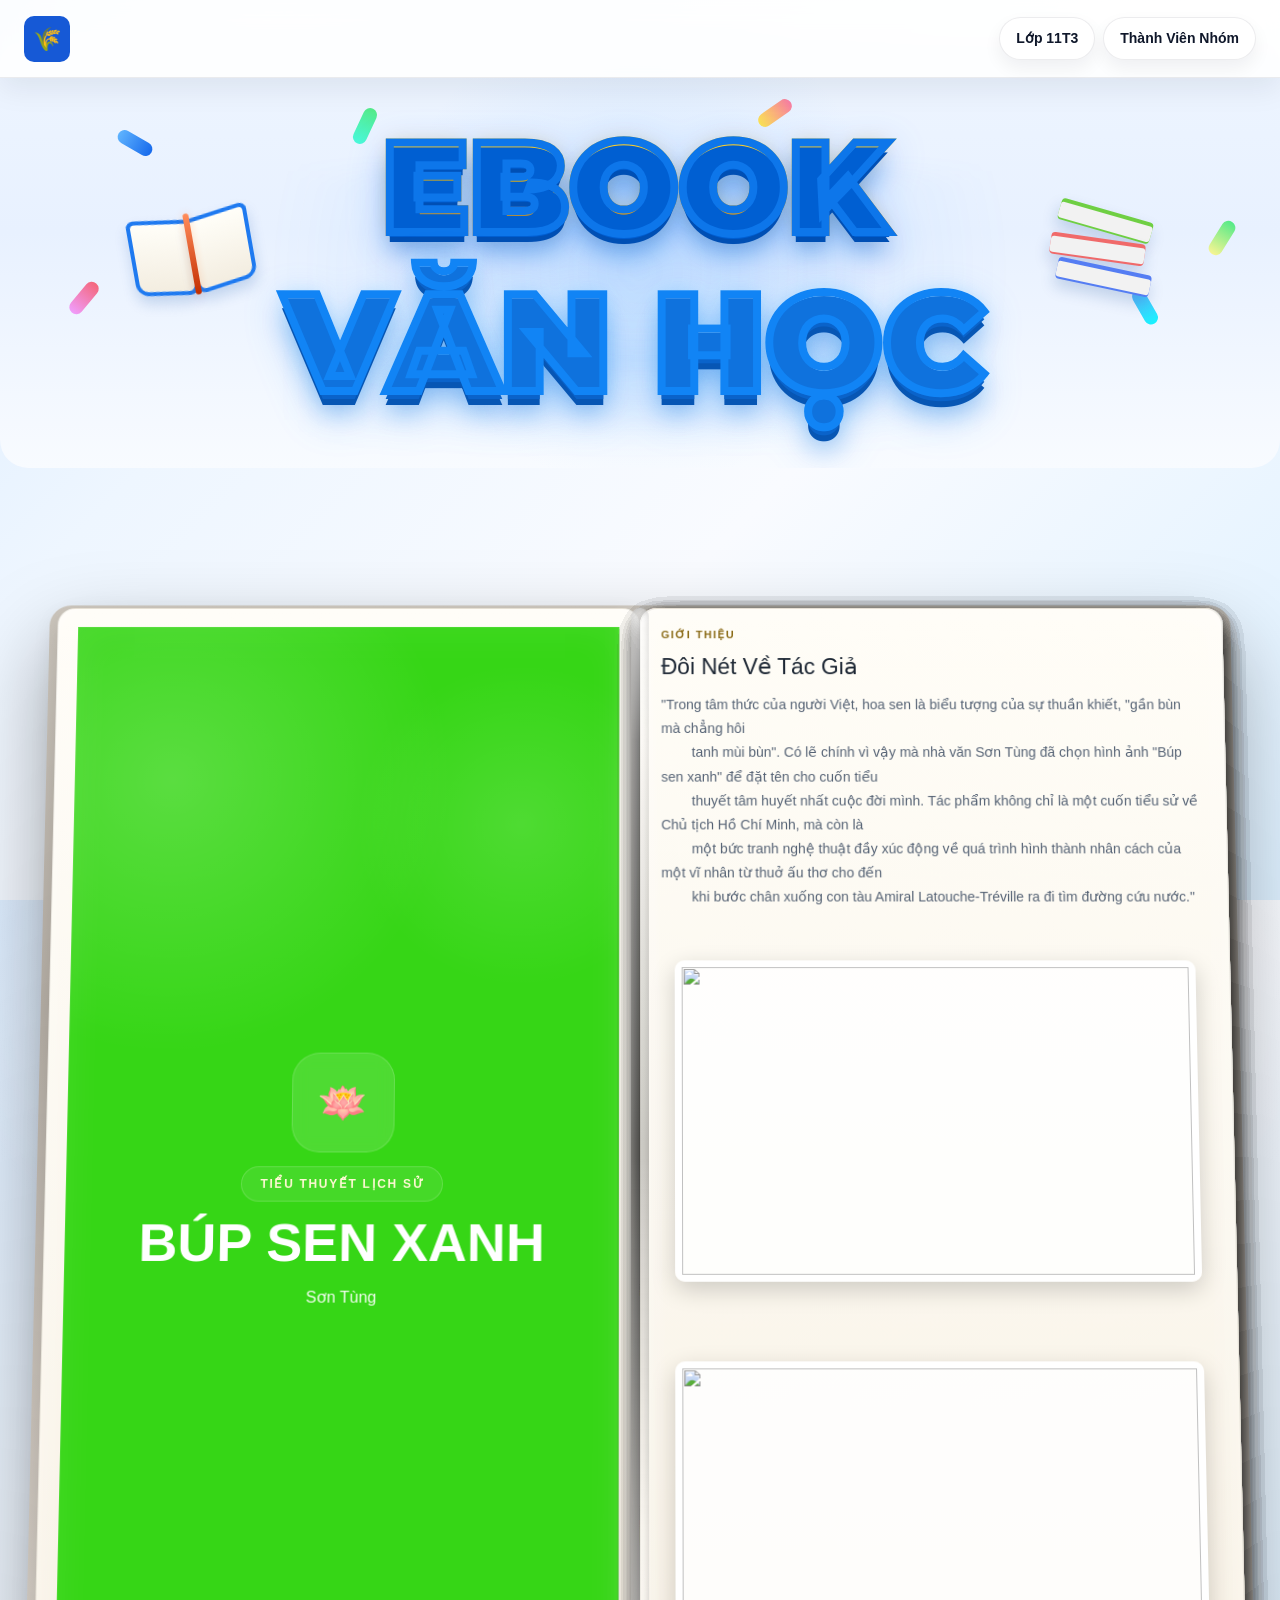
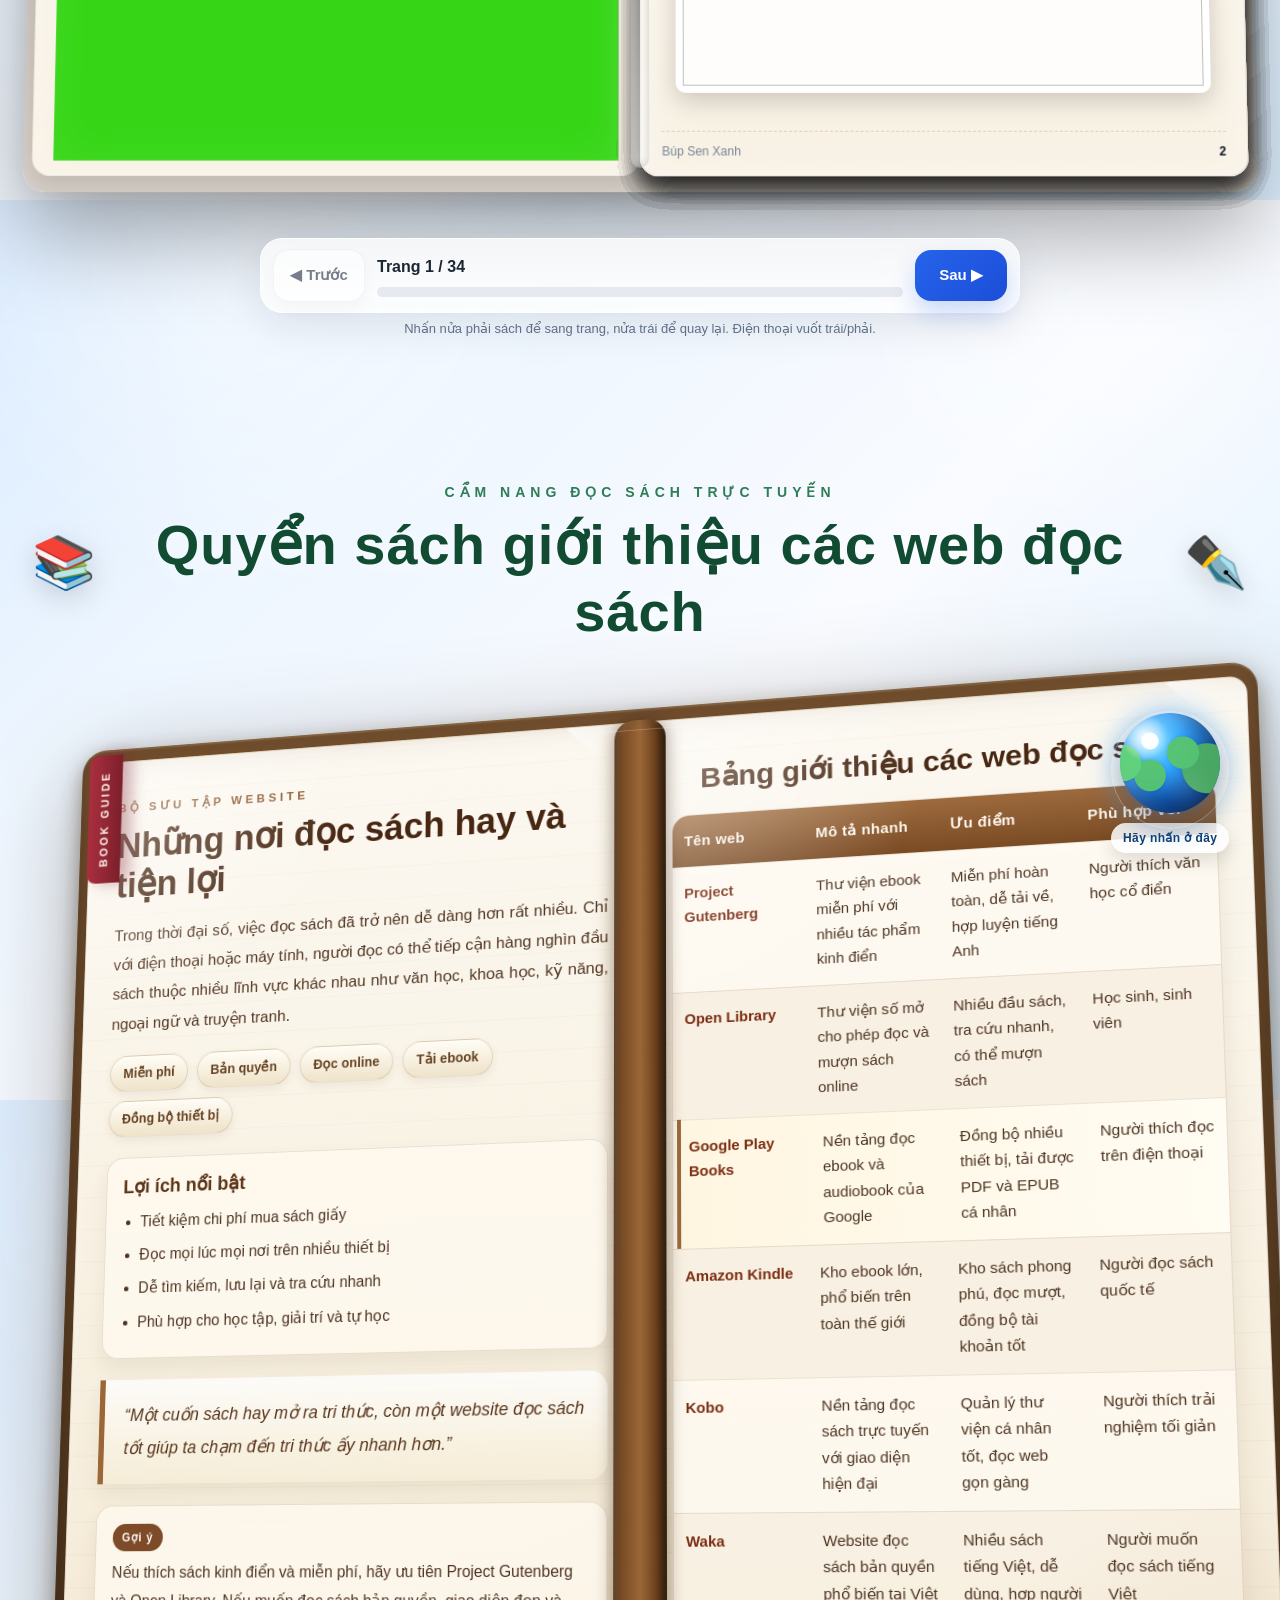
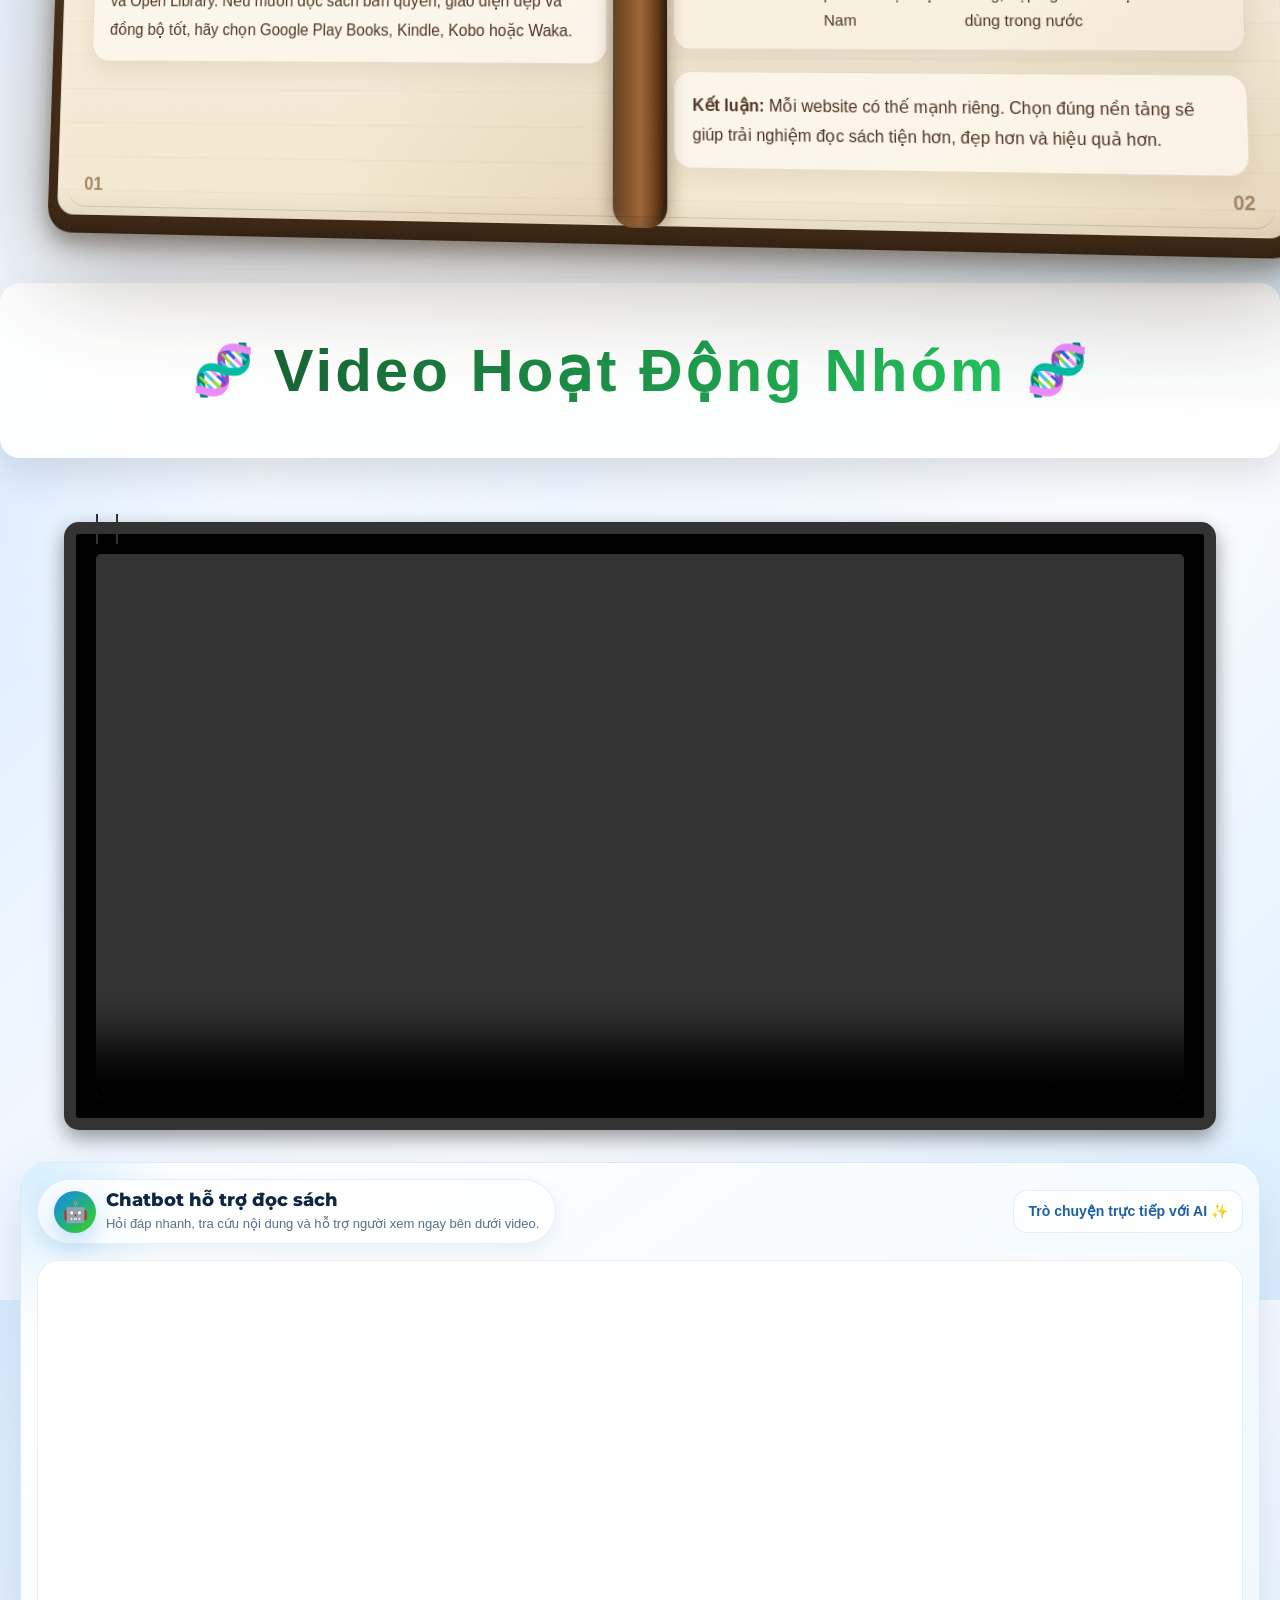
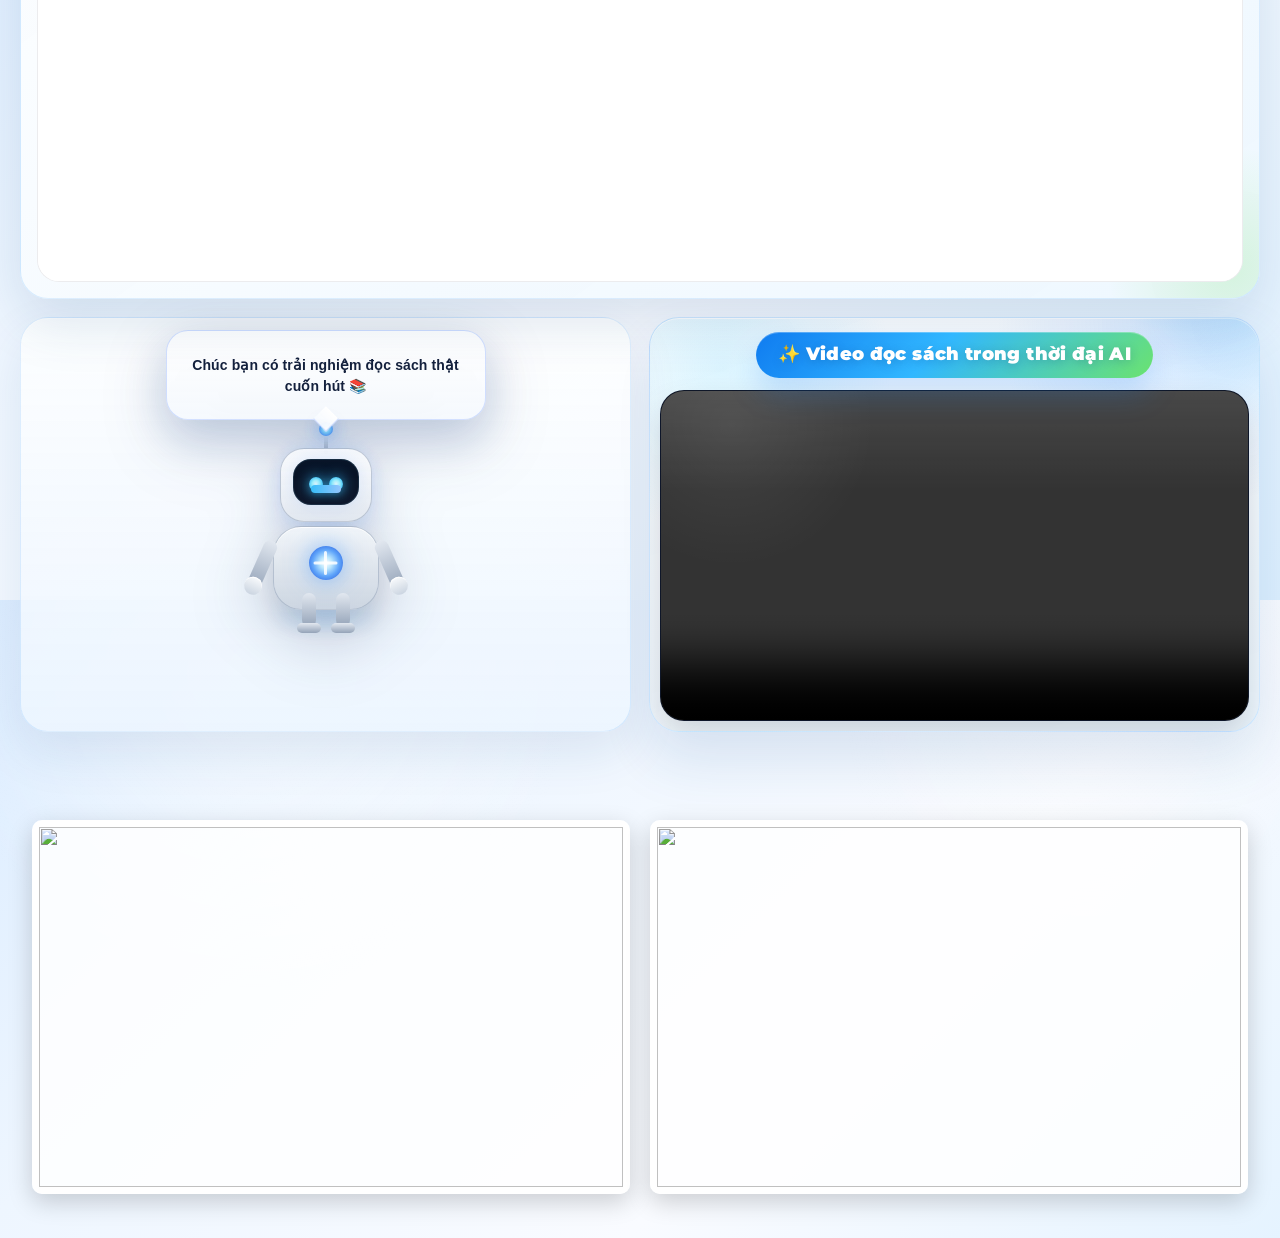
==== commit 50e6fd06: "l6" ====
--- a/index.html
+++ b/index.html
@@ -685,6 +685,37 @@
       line-height: 1.8;
       color: var(--muted);
       white-space: pre-wrap;
+    }
+
+    .toc-compact {
+      display: flex;
+      flex-direction: column;
+      gap: 10px;
+      margin-top: 4px;
+    }
+
+    .toc-item {
+      display: flex;
+      flex-direction: column;
+      gap: 2px;
+      padding: 10px 14px;
+      border-radius: 14px;
+      background: linear-gradient(180deg, #f8fbff 0%, #eef6ff 100%);
+      border: 1px solid rgba(17, 132, 245, 0.12);
+    }
+
+    .toc-label {
+      margin: 0;
+      font-size: clamp(16px, 1.1vw, 22px);
+      line-height: 1.2;
+      font-weight: 800;
+      color: #0f2742;
+    }
+
+    .toc-text {
+      font-size: clamp(13px, 0.96vw, 18px);
+      line-height: 1.45;
+      color: #55708c;
     }
 
     .highlight {
@@ -2889,7 +2920,7 @@
     <div class="container-fluid px-3 px-lg-4">
       <a class="navbar-brand" id="brandLink" href="/index.html">
         <img id="brandLogo"
-          src="data:image/svg+xml,%3Csvg xmlns='http://www.w3.org/2000/svg' viewBox='0 0 100 100'%3E%3Crect width='100' height='100' fill='%231659d6'/%3E%3Ctext x='50' y='67' font-size='50' text-anchor='middle' fill='white' font-family='monospace'%3E🌾%3C/text%3E%3C/svg%3E"
+          src="data:image/svg+xml,%3Csvg xmlns='http://www.w3.org/2000/svg' viewBox='0 0 100 100'%3E%3Crect width='100' height='100' fill='%231659d6'/%3E%3Ctext x='50' y='67' font-size='50' text-anchor='middle' fill='white' font-family='monospace'%3E🪷%3C/text%3E%3C/svg%3E"
           alt="Logo">
       </a>
       <button class="navbar-toggler" type="button" data-bs-toggle="collapse" data-bs-target="#navbarMain"><span
@@ -2955,7 +2986,7 @@
     <!-- Trang 1: Bìa -->
     <div class="page-content-static cover">
       <div class="cover-layout">
-        <div class="cover-emblem">🌾</div>
+        <div class="cover-emblem">🪷</div>
         <div class="cover-badge">TIỂU THUYẾT LỊCH SỬ</div>
         <h1 class="cover-title">BÚP SEN XANH</h1>
         <p class="cover-sub">Sơn Tùng</p>
@@ -3018,53 +3049,80 @@
     <div class="page-content-static">
       <div class="chapter-kicker">Tác Phẩm Gồm Có 3 Chương</div>
       <h3 class="chapter-title">Tác Phẩm Gồm Có 3 Chương</h3>
-      <p class="lead">
-      <h4>Chương I</h4>Thời Thơ Ấu <br>
-      <h4>Chương II</h4>Thời Trẻ Trung <br>
-      <h4>Chương III</h4>Thời Trung Niên</p>
+      <div class="toc-compact">
+        <div class="toc-item">
+          <h4 class="toc-label">Chương I</h4>
+          <div class="toc-text">Thời thơ ấu</div>
+        </div>
+        <div class="toc-item">
+          <h4 class="toc-label">Chương II</h4>
+          <div class="toc-text">Thời trẻ trung</div>
+        </div>
+        <div class="toc-item">
+          <h4 class="toc-label">Chương III</h4>
+          <div class="toc-text">Thời trung niên</div>
+        </div>
+      </div>
+      <div class="anhnhom">
+        <div class="slider">
+          <img src="/imgalbum/bacho1.jpg" class="slide active"> 
+        </div>
+        <div class="slider">
+          <img src="/imgalbum/23.jpg" class="slide active">
+        </div>
+      </div>
       <div class="page-footer"><span>Búp Sen Xanh</span><span class="page-no"></span></div>
     </div>
 
     <!-- Trang 4: Chương I - Phần 2 -->
     <div class="page-content-static">
-      <div class="chapter-kicker">Chương I - Thời Thơ Ấu</div>
+      <div class="chapter-kicker">Nội Dung Chính</div>
       <h3 class="chapter-title">Nội Dung Chính</h3>
-      <p class="lead">Nội dung chính của "Búp sen xanh" có thể tóm gọn qua 3 giai đoạn cuộc đời của nhân vật chính
-        Nguyễn Sinh Cung (Bác Hồ):
-
-        Thời niên thiếu tại quê nhà: Khắc họa sự hình thành nhân cách của cậu bé Cung trong truyền thống hiếu học của
-        gia đình và nghĩa tình của làng Sen, làng Chùa (Nghệ An).
-
-        Nỗi đau và sự trưởng thành: Giai đoạn sống tại Huế với biến cố đau thương nhất là sự ra đi của người mẹ (bà
-        Hoàng Thị Loan). Những bất công của xã hội thực dân phong kiến đã nhen nhóm trong anh thanh niên Tất Thành ý chí
-        cứu nước.
-
-        Quyết định lịch sử: Sau thời gian dạy học tại trường Dục Thanh (Phan Thiết), Nguyễn Tất Thành vào Sài Gòn và
-        quyết định rời bến Nhà Rồng năm 1911 trên con tàu Đô đốc Latouche-Tréville để tìm con đường giải phóng dân tộc.
-
-        Điểm đặc biệt: Tác phẩm không thần thánh hóa vĩ nhân mà miêu tả Bác như một con người bình dị, có tình yêu gia
-        đình, tình yêu đôi lứa (nhân vật Út Huệ) và trên hết là lòng yêu nước nồng nàn.</p>
+      <p class="lead">
+        <strong>1. Thời niên thiếu tại quê nhà:</strong>
+        Tác phẩm khắc họa tuổi thơ của Nguyễn Sinh Cung trong không gian quê hương Nghệ An, nơi có làng Sen, làng Chùa giàu truyền thống hiếu học, nghĩa tình và lòng yêu nước. Chính môi trường gia đình và quê hương ấy đã góp phần hình thành ở cậu bé Cung những phẩm chất tốt đẹp đầu tiên như hiếu thảo, chăm học, giàu tình cảm và gắn bó với nhân dân.
+        <strong>2. Nỗi đau và sự trưởng thành:</strong>
+        Khi sống tại Huế, Nguyễn Sinh Cung phải trải qua nhiều biến cố đau thương, đặc biệt là sự ra đi của người mẹ – bà Hoàng Thị Loan. Những mất mát ấy cùng với việc tận mắt chứng kiến cuộc sống cơ cực của nhân dân dưới ách thực dân phong kiến đã khiến anh sớm trưởng thành, biết suy nghĩ sâu sắc hơn về thân phận con người và vận mệnh đất nước.
+        <strong>3. Quyết định lịch sử:</strong>
+        Sau một thời gian dạy học tại trường Dục Thanh ở Phan Thiết, Nguyễn Tất Thành vào Sài Gòn để tiếp tục tìm hướng đi mới cho mình. Tại đây, anh đã đưa ra quyết định trọng đại: rời bến Nhà Rồng năm 1911 trên con tàu Đô đốc Latouche-Tréville để ra đi tìm con đường giải phóng dân tộc, mở đầu cho hành trình cách mạng vĩ đại sau này.
+        <strong>4. Điểm đặc biệt của tác phẩm:</strong>
+        Búp sen xanh không xây dựng hình tượng Bác Hồ theo cách xa vời hay thần thánh hóa, mà miêu tả Người như một con người rất đỗi bình dị và gần gũi. Tác phẩm làm nổi bật tình yêu gia đình, sự gắn bó với quê hương, những rung động tình cảm chân thành như với nhân vật Út Huệ, và trên hết là lòng yêu nước sâu nặng luôn cháy bỏng trong trái tim Nguyễn Tất Thành.
+      </p>
       <div class="page-footer"><span>Búp Sen Xanh</span><span class="page-no"></span></div>
     </div>
 
     <!-- Trang 5: Chương I - Phần 3 -->
     <div class="page-content-static">
-      <div class="chapter-kicker">Chương I - Thời Thơ Ấu</div>
-      <h3 class="chapter-title">Phần 3</h3>
-      <p class="lead">Không ai còn nhớ được người đầu tiên của dòng họ Nguyễn Sinh đến làng Sen khai cơ lập nghiệp.
-        Người ta chỉ còn nhớ rằng, từ buổi làng Sen còn là trang trại đã có người họ Nguyễn ở sinh sống. Hồi bấy giờ còn
-        gọi là Trại Sen, vì có nhiều đầm sen rộng bát ngát. Hà Thị Hy là con gái một nghệ nhân nổi tiếng về ngón đàn
-        đáy, đàn bầu. Cô có biệt tài về múa đèn, được gọi là cô Đèn. Cô Hy về làm bạn với ông Nguyễn Sinh Nhậm, năm Quý
-        Hợi (1863) sinh con trai đặt tên là Nguyễn Sinh Sắc. Cha mất sớm, mẹ cũng mất khi Sắc mới lên bốn, Sắc về ở với
-        người anh cùng cha khác mẹ.</p>
+      <div class="chapter-kicker">Một Số Hình Ảnh Về Tác Phẩm</div>
+      <h3 class="chapter-title">Nội Dung Chính</h3>
+      <p class="lead">
+      <strong>5. Hành trình nhận thức về con đường cứu nước:</strong>
+      Từ một cậu bé giàu lòng thương người, Nguyễn Sinh Cung dần lớn lên thành Nguyễn Tất Thành với nhận thức ngày càng sâu sắc hơn về thời cuộc. Qua những điều mắt thấy tai nghe, anh hiểu rằng muốn cứu nước, cứu dân thì không thể đi theo những con đường cũ đã thất bại, mà phải tìm ra một hướng đi mới đúng đắn và hiệu quả hơn.
+        <strong>6. Hình ảnh quê hương và con người Việt Nam:</strong>
+        Tác phẩm không chỉ kể về cuộc đời của nhân vật chính mà còn tái hiện sinh động vẻ đẹp của quê hương đất nước qua các chặng đường Nghệ An, Huế, Phan Thiết, Sài Gòn. Bên cạnh đó là hình ảnh những con người lao động bình dị, giàu nghĩa tình, từ gia đình, thầy giáo, bạn bè đến đồng bào nghèo khổ, tất cả đã góp phần nuôi dưỡng tâm hồn và lý tưởng sống của Nguyễn Tất Thành.
+        <strong>7. Ý nghĩa của nhan đề “Búp sen xanh”:</strong>  
+        Nhan đề Búp sen xanh mang ý nghĩa biểu tượng sâu sắc. “Búp sen” gợi hình ảnh tuổi thơ trong sáng, thuần khiết và thanh cao của Nguyễn Sinh Cung; còn màu “xanh” gợi sự sống, niềm tin và sự phát triển. Qua đó, tác phẩm muốn nói đến quá trình lớn lên của một con người vĩ đại từ những điều bình dị nhất của quê hương, gia đình và truyền thống dân tộc.
+      </p>
       <div class="page-footer"><span>Búp Sen Xanh</span><span class="page-no"></span></div>
     </div>
 
     <!-- Trang 6: Chương I - Phần 4 -->
     <div class="page-content-static">
-      <div class="chapter-kicker">Chương I - Thời Thơ Ấu</div>
+      <div class="chapter-kicker">Nhân vật trung tâm</div>
       <h3 class="chapter-title"> Nhân vật trung tâm: Nguyễn Sinh Cung (Nguyễn Tất Thành)</h3>
-      <p class="lead"></p>
+      <p class="lead">      
+        Nguyễn Sinh Cung là tên khai sinh thời niên thiếu của Chủ tịch Hồ Chí Minh. Ông sinh ngày 19/5/1890 tại làng Hoàng Trù (quê ngoại), xã Kim Liên, huyện Nam Đàn, tỉnh Nghệ An; mất ngày 2/9/1969 tại Hà Nội. Trong cuộc đời hoạt động, ông còn dùng nhiều tên gọi khác như Nguyễn Tất Thành, Nguyễn Ái Quốc và Hồ Chí Minh.
+        Về gia đình, thân phụ của Nguyễn Sinh Cung là Nguyễn Sinh Sắc (còn gọi Nguyễn Sinh Huy), thân mẫu là Hoàng Thị Loan. Tuổi thơ của ông gắn với vùng Kim Liên, Nam Đàn, Nghệ An, nơi hiện nay còn nhiều di tích lưu niệm về thời niên thiếu của ông. Các tư liệu di tích cũng ghi nhận đây là nơi cậu bé Nguyễn Sinh Cung chào đời và lớn lên trong những năm đầu đời.
+        Khi lớn hơn và bắt đầu đi học, ông đổi tên thành Nguyễn Tất Thành. Về sau, trong quá trình hoạt động cách mạng ở trong nước và quốc tế, ông dùng tên Nguyễn Ái Quốc,  rồi Hồ Chí Minh tên gắn liền với sự nghiệp lãnh đạo cách mạng Việt Nam.
+      </p>
+      <div class="anhnhom">
+        <div class="slider">
+          <img src="/imgalbum/bacho1.jpg" class="slide active"> 
+        </div>
+        <div class="slider">
+          <img src="/imgalbum/23.jpg" class="slide active">
+        </div>
+      </div>
       <div class="page-footer"><span>Búp Sen Xanh</span><span class="page-no"></span></div>
     </div>
 
@@ -3072,7 +3130,20 @@
     <div class="page-content-static">
       <div class="chapter-kicker">Gia đình – Những người thầy đầu tiên </div>
       <h3 class="chapter-title">Cụ Phó bảng Nguyễn Sinh Sắc (Cha)</h3>
-      <p class="lead"></p>
+      <p class="lead">
+        Nguyễn Sinh Sắc (còn gọi là Nguyễn Sinh Huy, thường được gọi là cụ Phó bảng) là thân sinh của Chủ tịch Hồ Chí Minh. Theo các tư liệu chính thống về Hồ Chí Minh, ông sinh năm 1862 tại làng Kim Liên (làng Sen), Nam Đàn, Nghệ An và mất năm 1929.
+        Ông xuất thân trong một gia đình nông dân, mồ côi cha mẹ từ nhỏ, sau đó được nhà nho Hoàng Xuân Đường nhận nuôi, cho ăn học. Nhờ thông minh và ham học, ông theo đuổi con đường khoa cử, rồi đỗ Phó bảng năm 1901.
+        Sau khi đỗ đạt, Nguyễn Sinh Sắc từng ra làm quan. Một thời gian sau, ông được điều về làm quan ở Bình Khê, Bình Định. Nhiều tư liệu ghi ông là người có tinh thần yêu nước, thương dân, từng bênh vực người nghèo và chống lại sự áp bức của quan lại, thực dân nên bị cách chức.
+        Về sau, ông vào Nam Bộ sinh sống, dạy học và bốc thuốc chữa bệnh, sống thanh bạch giữa nhân dân. Những năm cuối đời, ông sống ở Cao Lãnh, Đồng Tháp và qua đời tại đó vào ngày 27/11/1929. Hiện nay, khu di tích và phần mộ của ông ở Đồng Tháp là nơi tưởng niệm quan trọng.
+      </p>
+      <div class="anhnhom">
+        <div class="slider">
+          <img src="/imgalbum/bacho1.jpg" class="slide active"> 
+        </div>
+        <div class="slider">
+          <img src="/imgalbum/23.jpg" class="slide active">
+        </div>
+      </div>
       <div class="page-footer"><span>Búp Sen Xanh</span><span class="page-no"></span></div>
     </div>
 
@@ -3080,7 +3151,19 @@
     <div class="page-content-static">
       <div class="chapter-kicker">Gia đình – Những người thầy đầu tiên</div>
       <h3 class="chapter-title">Bà Hoàng Thị Loan (Mẹ)</h3>
-      <p class="lead"></p>
+      <p class="lead">
+        Bà Hoàng Thị Loan (1868–1901) là thân mẫu của Chủ tịch Hồ Chí Minh. Bà sinh tại làng Hoàng Trù, xã Kim Liên, huyện Nam Đàn, Nghệ An, trong một gia đình nho học; thân sinh là Hoàng Xuân Đường, thân mẫu là Nguyễn Thị Kép. Các tư liệu mô tả bà là người chịu khó, đảm đang, khéo nghề xe tơ dệt vải và am hiểu dân ca Nghệ Tĩnh.
+        Bà kết hôn với Nguyễn Sinh Sắc và sinh các con: Nguyễn Thị Thanh, Nguyễn Sinh Khiêm và Nguyễn Sinh Cung (tên thuở nhỏ của Chủ tịch Hồ Chí Minh). Khi theo chồng vào Huế, bà tiếp tục làm nghề dệt vải để chăm lo gia đình trong hoàn cảnh nhiều thiếu thốn.
+        Năm 1900, bà sinh người con thứ tư là Nguyễn Sinh Xin. Do lao động quá sức và bệnh nặng, bà qua đời vào ngày 10/2/1901 (tức 22 tháng Chạp năm Canh Tý), khi còn rất trẻ. Trong nhiều tư liệu chính thống, bà được nhắc đến như hình mẫu người phụ nữ Việt Nam hiền hậu, hy sinh, giàu đức hạnh, có ảnh hưởng sâu sắc đến sự hình thành nhân cách của Chủ tịch Hồ Chí Minh.
+      </p>
+      <div class="anhnhom">
+        <div class="slider">
+          <img src="/imgalbum/bacho1.jpg" class="slide active"> 
+        </div>
+        <div class="slider">
+          <img src="/imgalbum/23.jpg" class="slide active">
+        </div>
+      </div>
       <div class="page-footer"><span>Búp Sen Xanh</span><span class="page-no"></span></div>
     </div>
 
@@ -3088,7 +3171,18 @@
     <div class="page-content-static">
       <div class="chapter-kicker">Gia đình – Những người thầy đầu tiên</div>
       <h3 class="chapter-title">Chị Thanh và Anh Khiêm</h3>
-      <p class="lead"></p>
+      <p class="lead">
+        Chị Thanh là Nguyễn Thị Thanh (1884–1954), chị cả của Chủ tịch Hồ Chí Minh, thường được nhân dân gọi là Bạch Liên nữ sĩ. Bà sinh tại làng Hoàng Trù, Nghệ An, từ nhỏ đã có vốn Hán học, y học, sớm thay mẹ quán xuyến gia đình và nuôi các em khôn lớn. Về sau, bà tham gia các hoạt động yêu nước, có liên hệ với Phan Bội Châu, từng làm liên lạc, quyên góp cho phong trào Đông Du; nhiều lần bị bắt và bị kết án tù khổ sai. Năm 1946, bà ra Hà Nội gặp lại em trai là Chủ tịch Hồ Chí Minh sau nhiều năm xa cách; bà mất vào tháng 3/1954.
+        Anh Khiêm là Nguyễn Sinh Khiêm (tên khác Nguyễn Tất Đạt, 1888–1950), anh trai của Chủ tịch Hồ Chí Minh, thường được gọi là cậu cả Khiêm. Ông sinh tại làng Hoàng Trù, Nghệ An, nổi tiếng thông minh, giỏi chữ Hán, hiểu y học cổ truyền, địa lý và văn học dân gian. Ông từng tham gia phong trào chống thuế Trung Kỳ năm 1908 cùng em trai, sau đó tiếp tục hoạt động yêu nước với chị gái Nguyễn Thị Thanh, mở lớp dạy học, dạy võ, nên nhiều lần bị thực dân Pháp bắt giam và tù đày. Năm 1946, ông cũng ra Hà Nội thăm em trai; ông qua đời năm 1950, hưởng thọ 62 tuổi.
+      </p>
+      <div class="anhnhom">
+        <div class="slider">
+          <img src="/imgalbum/bacho1.jpg" class="slide active"> 
+        </div>
+        <div class="slider">
+          <img src="/imgalbum/23.jpg" class="slide active">
+        </div>
+      </div>
       <div class="page-footer"><span>Búp Sen Xanh</span><span class="page-no"></span></div>
     </div>
 
@@ -3096,23 +3190,62 @@
     <div class="page-content-static">
       <div class="chapter-kicker">Những bóng hồng và tình bạn</div>
       <h3 class="chapter-title">Út Huệ (Lê Thị Huệ)</h3>
-      <p class="lead"></p>
+      <p class="lead">
+        Út Huệ thường được nhắc với tên Lê Thị Huệ, là nguyên mẫu nhân vật trong tiểu thuyết Búp sen xanh của nhà văn Sơn Tùng. Theo bài viết của QĐND, Út Huệ được kể là kém Nguyễn Tất Thành vài tuổi, sống cùng cha ở khu vực Bến Nhà Rồng; cha làm phu khuân vác, còn cô lo việc cơm nước và nấu ăn giúp một số công nhân độc thân. QĐND cũng thuật lại chi tiết cuộc chia tay trước ngày Nguyễn Tất Thành xuống tàu ra đi tìm đường cứu nước.
+        Một dữ kiện khác khá hay là theo Báo Nhân Dân, nhà văn Sơn Tùng đã dành nhiều năm điền dã, gặp thân nhân của Bác và tìm gặp cả bà Lê Thị Huệ. Bài này cho biết ông xem bà Huệ là người có liên hệ rất đặc biệt với Nguyễn Tất Thành, và từ những tư liệu đó ông xây dựng nên hình tượng Út Huệ trong Búp sen xanh. Báo cũng nêu rằng Búp Sen Xanh ra mắt lần đầu năm 1982 và sau đó được tái bản rất nhiều lần.
+        Tuy nhiên, chỗ này cần viết rất cẩn thận: Út Huệ không nên trình bày như một nhân vật lịch sử đã được xác nhận hoàn toàn theo kiểu sách giáo khoa. Báo Tuổi Trẻ cho biết ngay từ khi Búp sen xanh xuất bản đã có những quan điểm khác nhau về nhân vật Út Huệ; bài báo còn dẫn lời tựa của cố Thủ tướng Phạm Văn Đồng.
+      </p>
+      <div class="anhnhom">
+        <div class="slider">
+          <img src="/imgalbum/bacho1.jpg" class="slide active"> 
+        </div>
+        <div class="slider">
+          <img src="/imgalbum/23.jpg" class="slide active">
+        </div>
+      </div>
       <div class="page-footer"><span>Búp Sen Xanh</span><span class="page-no"></span></div>
     </div>
+      
 
     <!-- Trang 11: Chương I - Phần 9 -->
     <div class="page-content-static">
       <div class="chapter-kicker">Những bóng hồng và tình bạn</div>
       <h3 class="chapter-title">Các bạn đồng môn và thầy giáo</h3>
-      <p class="lead"></p>
+      <p class="lead">
+        Thầy Vương Thúc Quý: sau năm 1901, Nguyễn Tất Thành được cha gửi học chữ Hán với thầy ở làng Kim Liên. Nhà thầy Quý là nơi nhiều sĩ phu yêu nước lui tới, nên từ nhỏ Thành đã được nghe bàn luận về thời cuộc.
+        Thầy Hoàng Thông: khi học ở Trường Quốc học Huế, Nguyễn Tất Thành được tiếp xúc với những thầy có tư tưởng tiến bộ; các tài liệu của Bảo tàng Hồ Chí Minh và Bảo tàng Hồ Chí Minh TP Huế đều nhắc đến thầy Hoàng Thông như một người thầy yêu nước, dạy Hán văn và có ảnh hưởng đến tư tưởng của Nguyễn Tất Thành.
+        Thầy Lê Văn Miến (còn gọi Lê Huy Miến): là thầy dạy vẽ/Pháp văn ở Quốc học Huế, được ghi nhận là một trong những người thầy có ảnh hưởng rõ đến tầm nhìn và ý thức thời cuộc của Nguyễn Tất Thành.
+        Về bạn đồng môn, cái tên có cơ sở tư liệu rõ nhất mà mình tìm được là Diệp Văn Kỳ. Một bài nghiên cứu của Bảo tàng Hồ Chí Minh TP Huế, dẫn theo tài liệu lưu trữ tại Khu di tích Nguyễn Sinh Sắc, ghi Diệp Văn Kỳ “lúc còn ở Huế là học trò của cụ Phó Bảng, bạn với Nguyễn Tất Thành”.
+        Ngoài ra, các tên như Lê Thị Hạnh, Công tôn nữ Huệ Minh, hoặc Út Huệ thường xuất hiện trong hồi ức, bài báo, và đặc biệt trong mạch văn học hóa quanh Búp sen xanh. Vì vậy, nếu bạn làm bài học lịch sử, nên ghi đây là những nhân vật “thường được nhắc đến trong tư liệu hồi ức/văn học”, không nên khẳng định cứng như dữ kiện sử học đã thống nhất hoàn toàn.
+      </p>
+      <div class="anhnhom">
+        <div class="slider">
+          <img src="/imgalbum/bacho1.jpg" class="slide active"> 
+        </div>
+        <div class="slider">
+          <img src="/imgalbum/23.jpg" class="slide active">
+        </div>
+      </div>
       <div class="page-footer"><span>Búp Sen Xanh</span><span class="page-no"></span></div>
     </div>
 
     <!-- Trang 12: Chương I - Phần 10 -->
     <div class="page-content-static">
       <div class="chapter-kicker">Nhân vật phụ và quần chúng</div>
-      <h3 class="chapter-title">nvf</h3>
-      <p class="lead"></p>
+      <h3 class="chapter-title">Nhân vật phụ và quần chúng</h3>
+      <p class="lead">
+        Nhân vật phụ trong Búp sen xanh có thể chia thành 3 nhóm: người thân trong gia đình, thầy giáo – bạn học, và những người yêu nước xuất hiện quanh Nguyễn Tất Thành. Ở nhóm thầy – bạn, thầy Vương Thức Quý là người dạy dỗ, tiễn Côn và anh Khiêm trước lúc vào Huế, còn tặng sách cho hai học trò; Võ Liêm Sơn là bạn học thường cùng Thành tranh luận; Điền và Thuyến là hai người bạn quê chạy theo tiễn Côn, mang khoai, gương sen và cả búp sen xanh làm kỷ vật.
+        Ở nhóm người thân, chị Thanh hiện lên là người chị giàu tình thương, cùng Côn chăm bà ngoại, lo toan việc nhà, và có cảnh đứng lặng bên bờ đầm sen khi cha cùng hai em rời quê. Anh Khiêm cũng được nhắc như người anh trong gia đình, thường đi cùng Côn trong nhiều sinh hoạt và được đặt song song với chị Thanh như tấm gương để Côn noi theo.
+        Nhân vật quần chúng không chỉ làm nền mà còn tạo ra không khí lịch sử – xã hội rất rõ. Đó là dân làng Sen và người thân đứng tiễn cha con ông Sắc rời quê; là dân kinh đô Huế lập bàn thờ, mặc chỉnh tề, khóc và quỳ hai bên đường khi tiễn vua Thành Thái; và là những đoàn dân nghèo chân đất, áo rách kéo đến tòa khâm đòi bỏ sưu, giảm thuế, bỏ bắt xâu. Trong cảnh ấy, Nguyễn Tất Thành còn gọi các bạn học đi cùng để thông ngôn, ủng hộ bà con.
+      </p>
+      <div class="anhnhom">
+        <div class="slider">
+          <img src="/imgalbum/bacho1.jpg" class="slide active"> 
+        </div>
+        <div class="slider">
+          <img src="/imgalbum/23.jpg" class="slide active">
+        </div>
+      </div>
       <div class="page-footer"><span>Búp Sen Xanh</span><span class="page-no"></span></div>
     </div>
 
@@ -3120,11 +3253,20 @@
     <div class="page-content-static">
       <div class="chapter-kicker">Tư tưởng của tác phẩm "Búp sen xanh" mà nhà văn Sơn Tùng muốn gửi gắm</div>
       <h3 class="chapter-title">Nguồn cội tạo nên vĩ nhân</h3>
-      <p class="lead">Tác phẩm khẳng định vĩ nhân không tự nhiên mà có. Tư tưởng của Người được bồi đắp từ:
+      <p class="lead">
+        Tác phẩm khẳng định vĩ nhân không tự nhiên mà có. Tư tưởng của Người được bồi đắp từ:
 
         Gia giáo: Sự kết hợp giữa trí tuệ của người cha (cụ Phó bảng) và đức hy sinh của người mẹ.
 
         Nghĩa tình: Tình làng nghĩa xóm, nỗi đau trước cảnh nước mất nhà tan của những người lao động nghèo khổ.</p>
+        <div class="anhnhom">
+        <div class="slider">
+          <img src="/imgalbum/bacho1.jpg" class="slide active"> 
+        </div>
+        <div class="slider">
+          <img src="/imgalbum/23.jpg" class="slide active">
+        </div>
+      </div>
       <div class="page-footer"><span>Búp Sen Xanh</span><span class="page-no"></span></div>
     </div>
 
@@ -3132,14 +3274,22 @@
     <div class="page-content-static">
       <div class="chapter-kicker">Tư tưởng của tác phẩm "Búp sen xanh" mà nhà văn Sơn Tùng muốn gửi gắm</div>
       <h3 class="chapter-title">Sự lựa chọn khác biệt và độc lập</h3>
-      <p class="lead">Trong khi các bậc tiền bối chọn con đường dựa vào ngoại bang hoặc bạo động tức thời, tư tưởng của
-        chàng thanh niên Nguyễn Tất Thành trong truyện thể hiện sự tự lực và thực tiễn:
+      <p class="lead">
+        Trong khi các bậc tiền bối chọn con đường dựa vào ngoại bang hoặc bạo động tức thời, tư tưởng của chàng thanh niên Nguyễn Tất Thành trong truyện thể hiện sự tự lực và thực tiễn:
 
         Muốn cứu nước phải hiểu rõ kẻ thù.
 
         Sẵn sàng dấn thân vào những công việc lao động chân tay thấp kém nhất để tìm ra chân lý.
 
         Đây là tư tưởng về sự đổi mới, không rập khuôn theo lối mòn.</p>
+        <div class="anhnhom">
+        <div class="slider">
+          <img src="/imgalbum/bacho1.jpg" class="slide active"> 
+        </div>
+        <div class="slider">
+          <img src="/imgalbum/23.jpg" class="slide active">
+        </div>
+      </div>
       <div class="page-footer"><span>Búp Sen Xanh</span><span class="page-no"></span></div>
     </div>
 
@@ -3147,158 +3297,218 @@
     <div class="page-content-static">
       <div class="chapter-kicker">Tư tưởng của tác phẩm "Búp sen xanh" mà nhà văn Sơn Tùng muốn gửi gắm</div>
       <h3 class="chapter-title">Triết lý "Gần bùn mà chẳng hôi tanh mùi bùn</h3>
-      <p class="lead">Dù sống trong thời kỳ xã hội thuộc địa đầy cám dỗ và nhiễu nhương, nhân vật vẫn giữ trọn đạo đức,
-        sự khiêm nhường và lòng yêu đồng bào sắt son.
+      <p class="lead">
+        Dù sống trong thời kỳ xã hội thuộc địa đầy cám dỗ và nhiễu nhương, nhân vật vẫn giữ trọn đạo đức, sự khiêm nhường và lòng yêu đồng bào sắt son.
 
         Hình ảnh búp sen chính là biểu tượng cho tâm hồn tinh khiết, luôn hướng về phía ánh sáng.
 
-        Tư tưởng tác phẩm là lời khẳng định rằng: Lòng yêu nước nồng nàn kết hợp với một nhân cách đạo đức sáng ngời và
-        ý chí học hỏi không ngừng chính là chìa khóa để thay đổi vận mệnh dân tộc.</p>
+        Tư tưởng tác phẩm là lời khẳng định rằng: Lòng yêu nước nồng nàn kết hợp với một nhân cách đạo đức sáng ngời và ý chí học hỏi không ngừng chính là chìa khóa để thay đổi vận mệnh dân tộc.</p>
+        <div class="anhnhom">
+        <div class="slider">
+          <img src="/imgalbum/bacho1.jpg" class="slide active"> 
+        </div>
+        <div class="slider">
+          <img src="/imgalbum/23.jpg" class="slide active">
+        </div>
+      </div>
       <div class="page-footer"><span>Búp Sen Xanh</span><span class="page-no"></span></div>
     </div>
 
     <!-- Trang 16: Chương II - Phần 2 -->
     <div class="page-content-static">
-      <div class="chapter-kicker">Chương II - Thời Niên Thiếu</div>
-      <h3 class="chapter-title">Phần 2</h3>
-      <p class="lead">Ba cha con ông Sắc trở lại Huế: quan Phó bảng Nguyễn Sinh Huy, Nguyễn Tất Đạt, Nguyễn Tất Thành.
-        Hai anh em trồng cây đại trên mộ mẹ. Những ngày đầu ở nhờ nhà ông Phạm Khắc Doãn. Tất Thành được quan biên tu
-        chú ý vì đôi mắt sáng. Thành thể hiện sự khéo léo, nội trợ, được Phạm Gia Cần quý mến. Quan Phó bảng Huy nhận
-        chức thừa biện Bộ Lễ. Phan Chu Trinh diễn thuyết đòi dân quyền. Tất Thành vào trường Đông Ba học chữ quốc ngữ và
-        tiếng Pháp. Thầy hiệu trưởng khen Thành học giỏi, dịch thơ Pháp thành ca dao Việt Nam.</p>
+      <div class="chapter-kicker">Chương I – Thời thơ ấu</div>
+      <h3 class="chapter-title">Thời thơ ấu</h3>
+      <p class="lead">
+        Nguyễn Sinh Cung sinh ra trong một gia đình nhà nho yêu nước ở quê Nghệ An. Tuổi thơ của cậu gắn liền với làng Sen, với những cánh đồng, hồ sen, mái nhà tranh và tình thương của cha mẹ, anh chị. Cha là cụ Nguyễn Sinh Sắc, người nghiêm khắc nhưng giàu lòng thương dân; mẹ là bà Hoàng Thị Loan, người phụ nữ hiền hậu, tần tảo, giàu đức hy sinh. Chính trong mái ấm ấy, Nguyễn Sinh Cung lớn lên giữa tình yêu thương gia đình, lời dạy về đạo lý làm người và những câu chuyện về cuộc sống cơ cực của nhân dân dưới ách đô hộ.
+      </p>
+      <div class="anhnhom">
+        <div class="slider">
+          <img src="/imgalbum/bacho1.jpg" class="slide active"> 
+        </div>
+        <div class="slider">
+          <img src="/imgalbum/23.jpg" class="slide active">
+        </div>
+      </div>
       <div class="page-footer"><span>Búp Sen Xanh</span><span class="page-no"></span></div>
     </div>
 
-    <!-- Trang 17: Chương II - Phần 3 -->
+    <!-- Trang 17: Chương I - Phần 3 -->
     <div class="page-content-static">
-      <div class="chapter-kicker">Chương II - Thời Niên Thiếu</div>
-      <h3 class="chapter-title">Phần 3</h3>
-      <p class="lead">Thu sang, Thành kết thúc tiểu học, hồi hộp chờ vào trường Quốc học. Chị Thanh gửi thư: "Chị sống
-        một thân, giữ nếp thanh bần mà không dốt nát. Chị đã học được chữ mới như em. Nghe lời giải San, chị vô Hội
-        kín..." Thầy Lê Văn Miến đến báo tin hai anh em được nhận vào trường Quốc học. Thầy nói: "Nước mất mà không biết
-        là bất trí, biết mà không chiến đấu là bất trung." Cầu Tràng Tiền được dựng lại. Nguyễn Tất Thành bước vào
-        "Thiên đường trường học" với bao ngờ vực. Trên cổng trường gắn biển: "Pháp tự quốc học trường môn".</p>
+      <div class="chapter-kicker">Chương I – Thời thơ ấu</div>
+      <h3 class="chapter-title">Thời thơ ấu</h3>
+      <p class="lead">
+        Từ nhỏ, Nguyễn Sinh Cung đã là một cậu bé thông minh, ham hiểu biết và rất giàu tình cảm. Cậu thích nghe cha giảng chữ, nghe người lớn nói chuyện thời cuộc, lại rất gần gũi với bạn bè và bà con xóm làng. Tuổi thơ của cậu không chỉ có niềm vui trong sáng mà còn sớm tiếp xúc với nỗi khổ của người dân nghèo. Những hình ảnh đó khiến tâm hồn cậu sớm biết suy nghĩ, biết thương người và biết trăn trở. Tác phẩm cho thấy Nguyễn Sinh Cung tuy còn nhỏ nhưng đã có nét khác biệt: ít vô tư hơn, hay quan sát và luôn muốn hiểu vì sao dân mình khổ.
+      </p>
+      <div class="anhnhom">
+        <div class="slider">
+          <img src="/imgalbum/bacho1.jpg" class="slide active"> 
+        </div>
+        <div class="slider">
+          <img src="/imgalbum/23.jpg" class="slide active">
+        </div>
+      </div>
       <div class="page-footer"><span>Búp Sen Xanh</span><span class="page-no"></span></div>
     </div>
 
-    <!-- Trang 18: Chương II - Phần 4 -->
+    <!-- Trang 18: Chương I - Phần 4 -->
     <div class="page-content-static">
-      <div class="chapter-kicker">Chương II - Thời Niên Thiếu</div>
-      <h3 class="chapter-title">Phần 4</h3>
-      <p class="lead">Đêm giỗ mẹ, ba cha con quây quần. Ông Đặng Thái Thân đến thăm, bàn việc đưa Nguyễn Tất Thành xuất
-        dương sang Nhật theo Phan Bội Châu. Thành bày tỏ quan điểm: "Đuổi hổ cửa trước, rước beo cửa sau. Muốn đánh đuổi
-        kẻ địch thì phải biết rõ chúng. Cháu muốn sang Pháp để tìm hiểu." Đặng Thái Thân xúc động: "Dù không cùng đường
-        đi, nhưng vẫn tìm thấy ở cháu một đồng chí đồng tâm. Chú cháu mình cùng một trái tim: Yêu nước." Ông lặn vào đêm
-        tối.</p>
+      <div class="chapter-kicker">Chương I – Thời thơ ấu</div>
+      <h3 class="chapter-title">Thời thơ ấu</h3>
+      <p class="lead">
+        Biến cố lớn nhất của tuổi thơ Nguyễn Sinh Cung là sự mất mát trong gia đình, đặc biệt là khi mẹ qua đời. Nỗi đau ấy khiến cậu sớm phải trưởng thành, biết chia sẻ gánh nặng với người thân và sống sâu sắc hơn. Cái chết của người mẹ hiền không chỉ để lại khoảng trống trong lòng cậu bé mà còn làm cho tình thương yêu gia đình trở nên thiêng liêng hơn bao giờ hết. Từ đó, Nguyễn Sinh Cung càng thêm gắn bó với cha, chị Thanh, anh Khiêm và càng thấm thía sự vất vả, bất hạnh của con người trong cuộc đời nghèo khó, mất mát.
+      </p>
+      <div class="anhnhom">
+        <div class="slider">
+          <img src="/imgalbum/bacho1.jpg" class="slide active"> 
+        </div>
+        <div class="slider">
+          <img src="/imgalbum/23.jpg" class="slide active">
+        </div>
+      </div>
       <div class="page-footer"><span>Búp Sen Xanh</span><span class="page-no"></span></div>
     </div>
 
     <!-- Trang 19: Chương II - Phần 5 -->
     <div class="page-content-static">
-      <div class="chapter-kicker">Chương II - Thời Niên Thiếu</div>
-      <h3 class="chapter-title">Phần 5</h3>
-      <p class="lead">Mùa hè, Thành cùng bạn thăm lăng tẩm, chùa Thiên Mụ. Bỗng tiếng trống ngũ liên, vọi đồng: "Hoàng
-        triều có biến!" Vua Thành Thái mưu đánh Tây bị lộ, bị hạ ngục. Quan thừa biện Huy kể: "Đức vua giả vờ lơ đễnh,
-        giấu kín chí lớn bằng cách ham đọc sách Pháp, tập lái ô tô. Người Tây sợ lý tưởng cấp tiến của ngài." Sáng 21
-        tháng 6 năm Đinh Mùi (30-7-1907), vua Thành Thái bị đày. Dân chúng lập bàn thờ tiễn biệt. Vua ném tờ tuyên cáo
-        xuống đất: "Muôn dân nô lệ từng đàn, vui chi bệ ngọc ngai vàng riêng ta? Hỡi ôi mất nước tan nhà, cừu thù quốc
-        sỉ ấy là nợ chung."</p>
+      <div class="chapter-kicker">Chương I - Thời thơ ấu</div>
+      <h3 class="chapter-title">Thời thơ ấu</h3>
+      <p class="lead">Cuối chương, hình ảnh Nguyễn Sinh Cung rời quê hương để theo cha mở ra một bước ngoặt mới. Cảnh chia tay với bạn bè, làng xóm và những kỷ niệm êm đềm của quê nhà để lại nhiều xúc động. Hình tượng “búp sen xanh” trở thành biểu tượng đẹp cho tuổi thơ trong sáng, cho tình bạn chân thành và cho tâm hồn thanh khiết của cậu bé xứ Nghệ. Chương I không chỉ kể lại quãng đời thơ ấu của Nguyễn Sinh Cung mà còn đặt nền móng cho sự hình thành nhân cách của Người: yêu quê hương, thương gia đình, gần gũi nhân dân và sớm mang trong lòng nỗi đau mất nước.</p>
+      <div class="anhnhom">
+        <div class="slider">
+          <img src="/imgalbum/bacho1.jpg" class="slide active"> 
+        </div>
+        <div class="slider">
+          <img src="/imgalbum/23.jpg" class="slide active">
+        </div>
+      </div>
       <div class="page-footer"><span>Búp Sen Xanh</span><span class="page-no"></span></div>
     </div>
 
     <!-- Trang 20: Chương II - Phần 6 -->
     <div class="page-content-static">
       <div class="chapter-kicker">Chương II - Thời Niên Thiếu</div>
-      <h3 class="chapter-title">Phần 6</h3>
-      <p class="lead">Nguyễn Sinh Huy bị buộc thôi chức, bổ nhiệm tri huyện Bình Khê. Vương Thúc Quý từ trần trên đường
-        xuất dương. Tất Thành tiễn cha đi Bình Khê. Bến đò sông Hương, ông Huy nói: "Cha đã kính thư vào ông Hồ Tá Bang.
-        Nếu lập được trường Dục Thanh tại Phan Thiết, cha tới dạy chữ nho, con nhận dạy chữ mới." Ông đặt tay lên vai
-        con: "Với con, cha mong đợi rất nhiều. Cha đi nhá!" Thành đứng nhìn theo, cái ô của cha nhòa vào nắng quáng.</p>
+      <h3 class="chapter-title">Thời niên thiếu</h3>
+      <p class="lead">Bước sang thời niên thiếu, Nguyễn Sinh Cung đổi tên thành Nguyễn Tất Thành và theo cha vào Huế sinh sống, học tập. Đây là quãng thời gian nhân vật có nhiều thay đổi lớn trong nhận thức. Từ một cậu bé ở làng quê, Nguyễn Tất Thành bước vào môi trường học tập rộng lớn hơn, được tiếp xúc với nhiều người, nhiều cảnh đời và nhiều luồng tư tưởng khác nhau. Cuộc sống ở kinh đô Huế vừa mở ra trước mắt anh vẻ đẹp của học vấn, văn hóa, vừa phơi bày sự giả dối, bất công của chế độ phong kiến lệ thuộc thực dân. Chính môi trường ấy đã giúp anh trưởng thành nhanh chóng hơn về tư tưởng.</p>
+      <div class="anhnhom">
+        <div class="slider">
+          <img src="/imgalbum/bacho1.jpg" class="slide active"> 
+        </div>
+        <div class="slider">
+          <img src="/imgalbum/23.jpg" class="slide active">
+        </div>
+      </div>
       <div class="page-footer"><span>Búp Sen Xanh</span><span class="page-no"></span></div>
     </div>
 
     <!-- Trang 21: Chương II - Phần 7 -->
     <div class="page-content-static">
       <div class="chapter-kicker">Chương II - Thời Niên Thiếu</div>
-      <h3 class="chapter-title">Phần 7</h3>
-      <p class="lead">Nguyễn Tất Đạt từ Nghệ về, Thành bị cảm sốt. Thầy Lê Văn Miến đến thăm, mời hai anh em về ở nhưng
-        Thành từ chối vì muốn sống tự lập. Trong giờ học lịch sử cách mạng Pháp, Thành suy tư: nước Pháp có những nhà tư
-        tưởng như Montesquieu, Rousseau đề xướng Tự do, Bình đẳng, Bác ái, sao lại xâm lược nước Nam? Thầy giáo Pháp
-        khen những học trò thuộc lòng sử Pháp. Thành nói: "Biết nhiều càng quý, tiếc là hai anh ấy lại quên mất lịch sử
-        nước nhà, chẳng nhớ nổi tên các con sông, trái núi ở quê hương mình!"</p>
+      <h3 class="chapter-title">Thời niên thiếu</h3>
+      <p class="lead">Ở Huế, Nguyễn Tất Thành chăm chỉ học tập, ham đọc sách và rất thích suy ngẫm. Anh không học chỉ để thi đỗ hay làm quan, mà học để hiểu đời, hiểu người, hiểu vận mệnh đất nước. Những người thầy, bạn học và các cuộc tranh luận đã tác động mạnh đến tư duy của anh. Anh thường đặt câu hỏi về thân phận của dân nghèo, về cảnh nước mất và về con đường cứu dân, cứu nước. Qua đó, tác phẩm khắc họa Nguyễn Tất Thành là một thanh niên có chí lớn, có tinh thần tự học và có ý thức vượt ra khỏi những lối suy nghĩ thông thường của tầng lớp nho sinh đương thời.</p>
+        <div class="anhnhom">
+        <div class="slider">
+          <img src="/imgalbum/bacho1.jpg" class="slide active"> 
+        </div>
+        <div class="slider">
+          <img src="/imgalbum/23.jpg" class="slide active">
+        </div>
+      </div>
       <div class="page-footer"><span>Búp Sen Xanh</span><span class="page-no"></span></div>
     </div>
 
     <!-- Trang 22: Chương II - Phần 8 -->
     <div class="page-content-static">
       <div class="chapter-kicker">Chương II - Thời Niên Thiếu</div>
-      <h3 class="chapter-title">Phần 8</h3>
-      <p class="lead">Cuộc nổi dậy của nông dân Thừa Thiên – Huế bị dập tắt. Nguyễn Tất Thành bị cảnh sát săn đuổi. Tòa
-        khâm sứ yêu cầu học sinh tham gia biểu tình làm giấy đầu thú. Thầy Lê Văn Miến khuyên Thành nhẫn nhục để học.
-        Thành đáp: "Con cam chịu bị đuổi ra khỏi trường chứ không thể tự trói mình nộp mạng cho tòa khâm! Vua ung dung
-        đi đày, không quay trở lại ngồi trên ngai vàng nô lệ. Con yêu cái ghế học trò, nhưng không thể chịu nhục để có
-        mảnh bằng thành chung." Thầy Miến nghẹn ngào: "Con hãy đi theo tiếng gọi của lòng con."</p>
+      <h3 class="chapter-title">Thời niên thiếu</h3>
+      <p class="lead">Điểm nổi bật của chương này là việc Nguyễn Tất Thành trực tiếp chứng kiến cuộc sống khổ cực của nhân dân và các phong trào đấu tranh chống áp bức. Hình ảnh những đoàn người nghèo khổ đi xin giảm sưu thuế, cảnh dân chúng bị đàn áp tàn nhẫn đã gây chấn động mạnh trong tâm hồn anh. Anh không đứng ngoài nhìn mà đã bắt đầu đồng cảm sâu sắc với quần chúng. Từ đây, tình yêu nước của Nguyễn Tất Thành không còn chỉ là cảm xúc tự nhiên, mà dần trở thành suy nghĩ có định hướng. Anh hiểu rằng đất nước muốn thay đổi thì phải có một con đường mới, chứ không thể chỉ dựa vào những cách cũ đã thất bại.</p>
+      <div class="anhnhom">
+        <div class="slider">
+          <img src="/imgalbum/bacho1.jpg" class="slide active"> 
+        </div>
+        <div class="slider">
+          <img src="/imgalbum/23.jpg" class="slide active">
+        </div>
+      </div>
       <div class="page-footer"><span>Búp Sen Xanh</span><span class="page-no"></span></div>
     </div>
 
     <!-- Trang 23: Chương II - Phần 9 -->
     <div class="page-content-static">
       <div class="chapter-kicker">Chương II - Thời Niên Thiếu</div>
-      <h3 class="chapter-title">Phần 9</h3>
-      <p class="lead">Nắng nóng như lửa đốt Huế. Nguyễn Tất Thành rời Huế, đi theo nhóm lái kẹo mạch nha vào Quảng Ngãi.
-        Qua đèo Hải Vân, hổ vồ ngựa. Mọi người đào huyệt chôn ngựa. Ông xà ích khấn: "Con trâu là đầu cơ nghiệp, con
-        ngựa là vựa tiền." Thành cùng đẩy xe vượt đèo. Đến Quảng Ngãi, anh nghe dân kể về quan Trần Văn Phổ (cha Trần
-        Phú) thắt cổ tự tử vì không chịu hợp tác với thực dân. Thành vào Bình Định, gặp phường tuồng Vinh Thanh, nhận
-        xét về vai Hoàng Phi Hổ. Ông trùm phường ngạc nhiên: "Cậu là thầy tuồng rồi!"</p>
+      <h3 class="chapter-title">Thời niên thiếu</h3>
+      <p class="lead">Cuối chương II, Nguyễn Tất Thành rời Huế và tiếp tục cuộc hành trình của mình vào miền Trung, miền Nam. Trong thời gian dạy học ở trường Dục Thanh, anh vừa truyền đạt kiến thức vừa gieo vào lòng học trò tinh thần yêu nước và ý thức sống có ích. Anh hiện lên là một người thanh niên giản dị, nghiêm túc, giàu trách nhiệm và luôn đau đáu về vận mệnh dân tộc. Chương II cho thấy rõ quá trình trưởng thành trong tư tưởng của Nguyễn Tất Thành: từ một học trò thông minh, giàu cảm xúc trở thành một thanh niên có chí hướng, biết quan sát thực tế và chuẩn bị cho bước đi lớn hơn của cuộc đời mình.</p>
+      <div class="anhnhom">
+        <div class="slider">
+          <img src="/imgalbum/bacho1.jpg" class="slide active"> 
+        </div>
+        <div class="slider">
+          <img src="/imgalbum/23.jpg" class="slide active">
+        </div>
+      </div>
       <div class="page-footer"><span>Búp Sen Xanh</span><span class="page-no"></span></div>
     </div>
 
     <!-- Trang 24: Chương II - Phần 10 -->
     <div class="page-content-static">
-      <div class="chapter-kicker">Chương II - Thời Niên Thiếu</div>
-      <h3 class="chapter-title">Phần 10</h3>
-      <p class="lead">Thành vào Bình Khê gặp cha. Quan huyện Sắc hỏi lạnh lùng: "Anh đến với tôi để làm gì?" Thành đáp:
-        "Con đến thăm cha để rồi con đi." Ông nói: "Được. Cha tưởng con đi theo cha thì đáng buồn. Con phải tự tìm ra
-        cho mình một hướng đi." Ông kể chuyện thử lính hầu để nghiệm ra việc xử án. Ông nói: "Làm quan dẫu có giữ mình
-        trong sạch cũng không tránh được hết lỗi lầm. Chỉ một lần gieo oan thì cũng phải ba đời mình chịu oán. Thôi đi
-        đi con! Nước mất con đi tìm nước."</p>
+      <div class="chapter-kicker">Chương III – Tuổi hai mươi</div>
+      <h3 class="chapter-title">Tuổi hai mươi</h3>
+      <p class="lead">Chương III kể về tuổi hai mươi của Nguyễn Tất Thành, khi anh đặt chân vào Sài Gòn – nơi có nhịp sống mới mẻ, đông đúc và đầy biến động. Thành phố hiện ra với bến cảng, tàu thuyền, phố xá và ánh sáng của một trung tâm buôn bán lớn dưới thời thuộc địa. Nhưng đằng sau vẻ ngoài sầm uất ấy là sự bất công, áp bức và khoảng cách giàu nghèo rất rõ rệt. Nguyễn Tất Thành không nhìn Sài Gòn bằng sự choáng ngợp, mà bằng con mắt suy tư của một người đang đi tìm lời giải cho vận mệnh dân tộc. Càng đi, càng thấy nhiều, anh càng hiểu đất nước mình đang bị trói buộc nặng nề.</p>
+      <div class="anhnhom">
+        <div class="slider">
+          <img src="/imgalbum/bacho1.jpg" class="slide active"> 
+        </div>
+        <div class="slider">
+          <img src="/imgalbum/23.jpg" class="slide active">
+        </div>
+      </div>
       <div class="page-footer"><span>Búp Sen Xanh</span><span class="page-no"></span></div>
     </div>
 
-    <!-- Trang 25: Chương II - Phần 11 -->
+    <!-- Trang 25: Chương III - Phần 11 -->
     <div class="page-content-static">
-      <div class="chapter-kicker">Chương II - Thời Niên Thiếu</div>
-      <h3 class="chapter-title">Phần 11</h3>
-      <p class="lead">Nguyễn Tất Thành vào Phan Thiết, nhận dạy học tại trường Dục Thanh. Anh dạy chữ Tây, sử ký, địa
-        dư. Trong giờ học sử: "Truyện Con Rồng cháu Tiên là niềm tự hào về giống nòi. Cái bọc 100 trứng là lòng mẹ.
-        Chung một lòng mẹ là cùng một nòi giống, đó là hai tiếng Đồng Bào." Thầy dạy học trò, giúp đỡ người nghèo, tắm
-        cho trẻ em xóm chài. Thầy gặp Tư Lê - người được anh cứu trong cuộc biểu tình ở Huế. Họ kết bạn, Tư Lê gọi anh
-        là anh Ba. Anh Ba quyết định vào Sài Gòn.</p>
+      <div class="chapter-kicker">Chương III – Tuổi hai mươi</div>
+      <h3 class="chapter-title">Tuổi hai mươi</h3>
+      <p class="lead">Trong quãng thời gian sống ở Sài Gòn, Nguyễn Tất Thành tiếp xúc với nhiều tầng lớp nhân dân lao động và cảm nhận rõ hơn nỗi cơ cực của họ. Anh sống giản dị, gần gũi, biết chia sẻ và luôn giữ lòng thương người. Một số mối quan hệ bạn bè, tình cảm và sự gắn bó với những người xung quanh giúp hình tượng Nguyễn Tất Thành hiện lên rất đời thường, chân thật. Dù vậy, trong sâu thẳm, anh vẫn luôn mang một lý tưởng lớn. Những tình cảm riêng tư không làm anh quên mục đích cao cả, mà càng khiến anh hiểu rằng muốn nhân dân bớt khổ, phải tìm ra con đường giải phóng cho cả dân tộc.</p>
+      <div class="anhnhom">
+        <div class="slider">
+          <img src="/imgalbum/bacho1.jpg" class="slide active"> 
+        </div>
+        <div class="slider">
+          <img src="/imgalbum/23.jpg" class="slide active">
+        </div>
+      </div>
       <div class="page-footer"><span>Búp Sen Xanh</span><span class="page-no"></span></div>
     </div>
 
-    <!-- Trang 26: Chương II - Phần 12 -->
+    <!-- Trang 26: Chương III - Phần 12 -->
     <div class="page-content-static">
-      <div class="chapter-kicker">Chương II - Thời Niên Thiếu</div>
-      <h3 class="chapter-title">Phần 12</h3>
-      <p class="lead">Một buổi sáng, thầy Thành vắng mặt ở trường. Ông Hồ Tá Bang đọc thư thầy để lại: "Các trò thân
-        yêu! Thầy không thể ở lại trường Dục Thanh dài hơn nữa. Thầy phải đi, đi rất xa. Ước mơ một ngày mai nước nhà
-        độc lập tự do kêu gọi thầy dấn bước ra đi... Hồn nước gọi chúng ta lên phía trước! Ngày… tháng 10 năm 1910.
-        Nguyễn Tất Thành." Ông Hồ Tá Bang nói: "Chiếc lồng son nuôi chim họa mi không thể nuôi được chim đại bàng.
-        Trường Dục Thanh không thể là nơi luyện chí anh hùng của thầy Nguyễn Tất Thành." Những áng mây nhuộm nắng ban
-        mai bay ra biển xa xăm.</p>
+      <div class="chapter-kicker">Chương III – Tuổi hai mươi</div>
+      <h3 class="chapter-title">Tuổi hai mươi</h3>
+      <p class="lead">Một chi tiết rất đẹp của chương này là hình ảnh Nguyễn Tất Thành mở lớp dạy chữ cho anh em lao động nghèo. Việc làm ấy cho thấy anh không chỉ thương dân bằng lời nói mà bằng hành động thiết thực. Anh tin rằng muốn cứu nước thì trước hết con người phải được mở mang tri thức, phải được thức tỉnh về tinh thần. Qua những việc làm âm thầm, tác phẩm khắc họa Nguyễn Tất Thành như một thanh niên giàu ý chí, có trách nhiệm với cộng đồng và luôn hướng về quần chúng. Anh không chọn cuộc sống an nhàn cho bản thân mà luôn nghĩ đến việc làm sao để sống có ích cho người khác.</p>
+      <div class="anhnhom">
+        <div class="slider">
+          <img src="/imgalbum/bacho1.jpg" class="slide active"> 
+        </div>
+        <div class="slider">
+          <img src="/imgalbum/23.jpg" class="slide active">
+        </div>
+      </div>
       <div class="page-footer"><span>Búp Sen Xanh</span><span class="page-no"></span></div>
     </div>
 
     <!-- Trang 27: Chương III - Phần 1 -->
     <div class="page-content-static">
       <div class="chapter-kicker">Chương III - Tuổi Hai Mươi</div>
-      <h3 class="chapter-title">Phần 1</h3>
-      <p class="lead">Thuyền chở hàng của Tư Lê từ Phan Thiết về Sài Gòn lúc đêm khuya. Anh Ba ngỡ ngàng trước đèn điện
-        sáng trưng. Tư Lê đưa anh Ba qua bến cảng Nhà Rồng. Anh thấy những con tàu viễn dương sừng sững, những người thợ
-        khuân vác vất vả. Họ giúp một ông lão bị đổ gạo. Tư Lê đưa anh Ba về xóm thợ gần Bến Nhà Rồng, gặp ông già Đờn
-        và cô Út Huệ. Ông già Đờn đờn hay, được anh em thợ quý mến. Ông tiếp đón anh Ba niềm nở: "Thầy Ba là người tai
-        mắt, dám xả thân cứu người khổ đau, là hạng người Lục Vân Tiên rồi."</p>
+      <h3 class="chapter-title">Tuổi hai mươi</h3>
+      <p class="lead">Đỉnh điểm của chương III là quyết định rời Bến Nhà Rồng để ra đi tìm đường cứu nước vào năm 1911. Đây là khoảnh khắc thiêng liêng, đánh dấu bước ngoặt lớn trong cuộc đời Nguyễn Tất Thành. Anh rời quê hương, rời người thân, bạn bè và những tình cảm riêng để bắt đầu một hành trình đầy gian khổ nhưng vô cùng cao đẹp. Hình ảnh người thanh niên trẻ tuổi bước lên con tàu mang theo khát vọng cứu dân, cứu nước đã khép lại tác phẩm trong âm hưởng xúc động và hào hùng. Chương III vì thế không chỉ kết thúc tuổi trẻ của Nguyễn Tất Thành mà còn mở ra con đường lớn của Nguyễn Ái Quốc – Hồ Chí Minh sau này.</p>
+        <div class="anhnhom">
+        <div class="slider">
+          <img src="/imgalbum/bacho1.jpg" class="slide active"> 
+        </div>
+        <div class="slider">
+          <img src="/imgalbum/23.jpg" class="slide active">
+        </div>
+      </div>
       <div class="page-footer"><span>Búp Sen Xanh</span><span class="page-no"></span></div>
     </div>
 
@@ -3379,7 +3589,7 @@
     <!-- Trang 34: Bìa kết thúc -->
     <div class="page-content-static cover">
       <div class="cover-layout">
-        <div class="cover-emblem">🌿</div>
+        <div class="cover-emblem">🪷</div>
         <div class="cover-badge">BÚP SEN XANH</div>
         <h1 class="cover-title">HẾT</h1>
         <p class="cover-sub">Ngõ Văn, ngày 23 tháng 8 năm 1981</p>
@@ -3412,7 +3622,7 @@
           <span class="earth-map"></span>
           <span class="earth-shine"></span>
         </span>
-        <span class="earth-label">Vào web đọc sách</span>
+        <span class="earth-label">Hãy nhấn ở đây</span>
       </a>
       <!-- hết trái đất -->
       <div class="reading-book-shadow"></div>
@@ -3619,7 +3829,7 @@
 
         <div class="side-video-frame">
           <video controls playsinline preload="metadata">
-            <source src="/chinh/YTSave.com_YouTube_nhom6-T3-k47_Media_P_e15MkeX0Q_002_720p.mp4" type="video/mp4">
+            <source src="/chinh/0328 (3).mp4" type="video/mp4">
             Trình duyệt của bạn không hỗ trợ video.
           </video>
         </div>
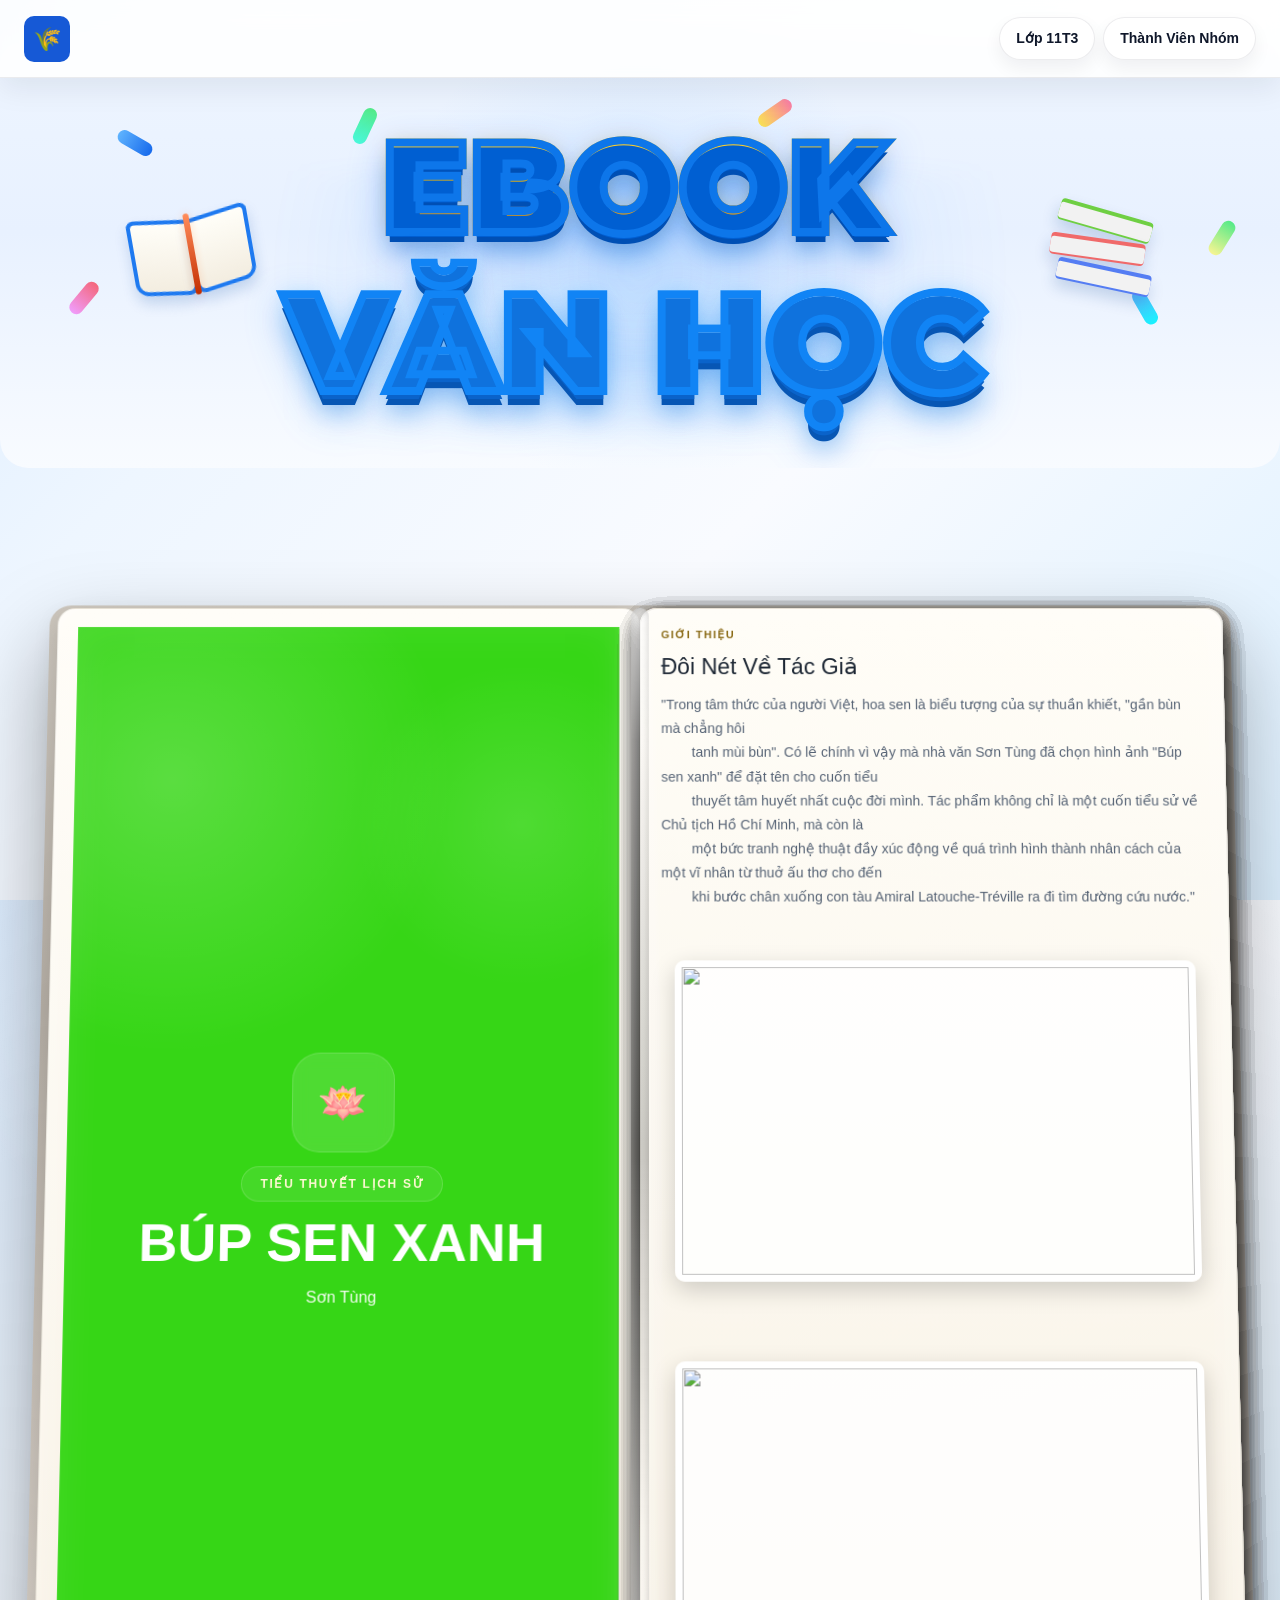
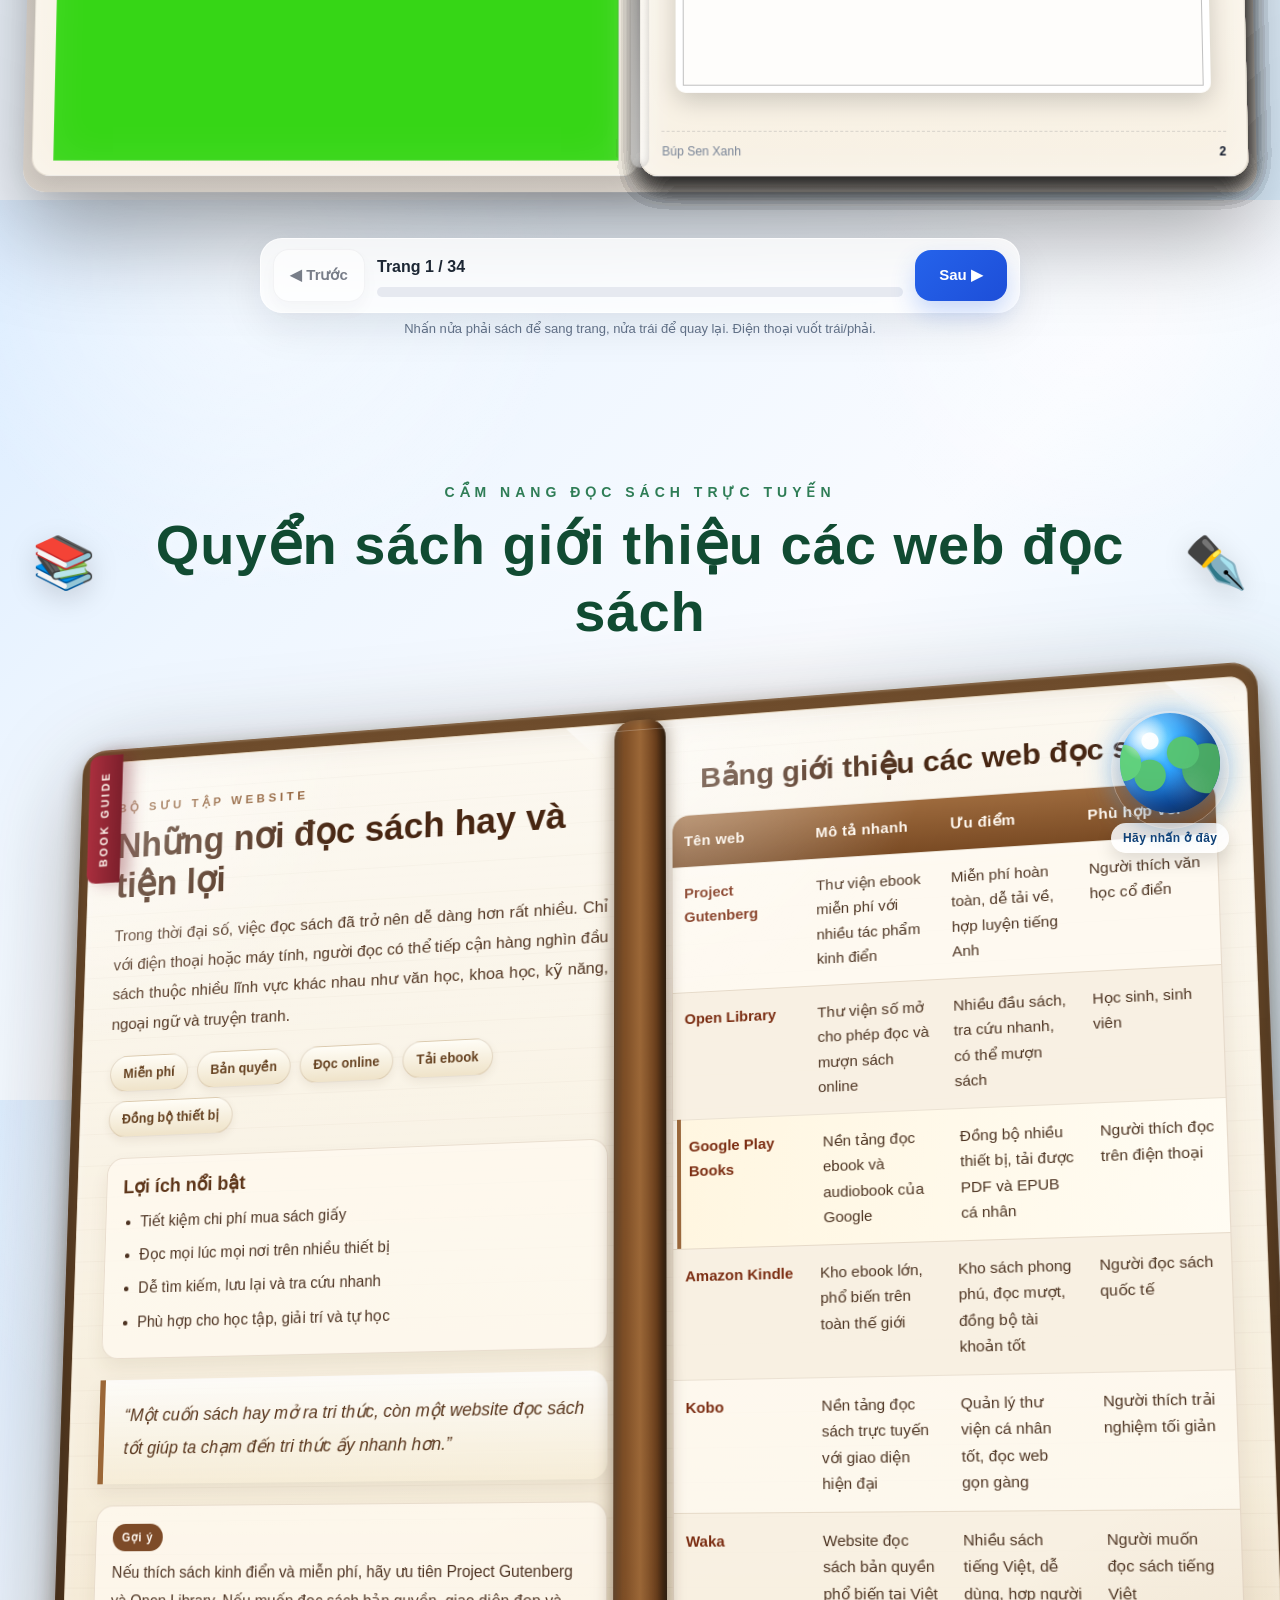
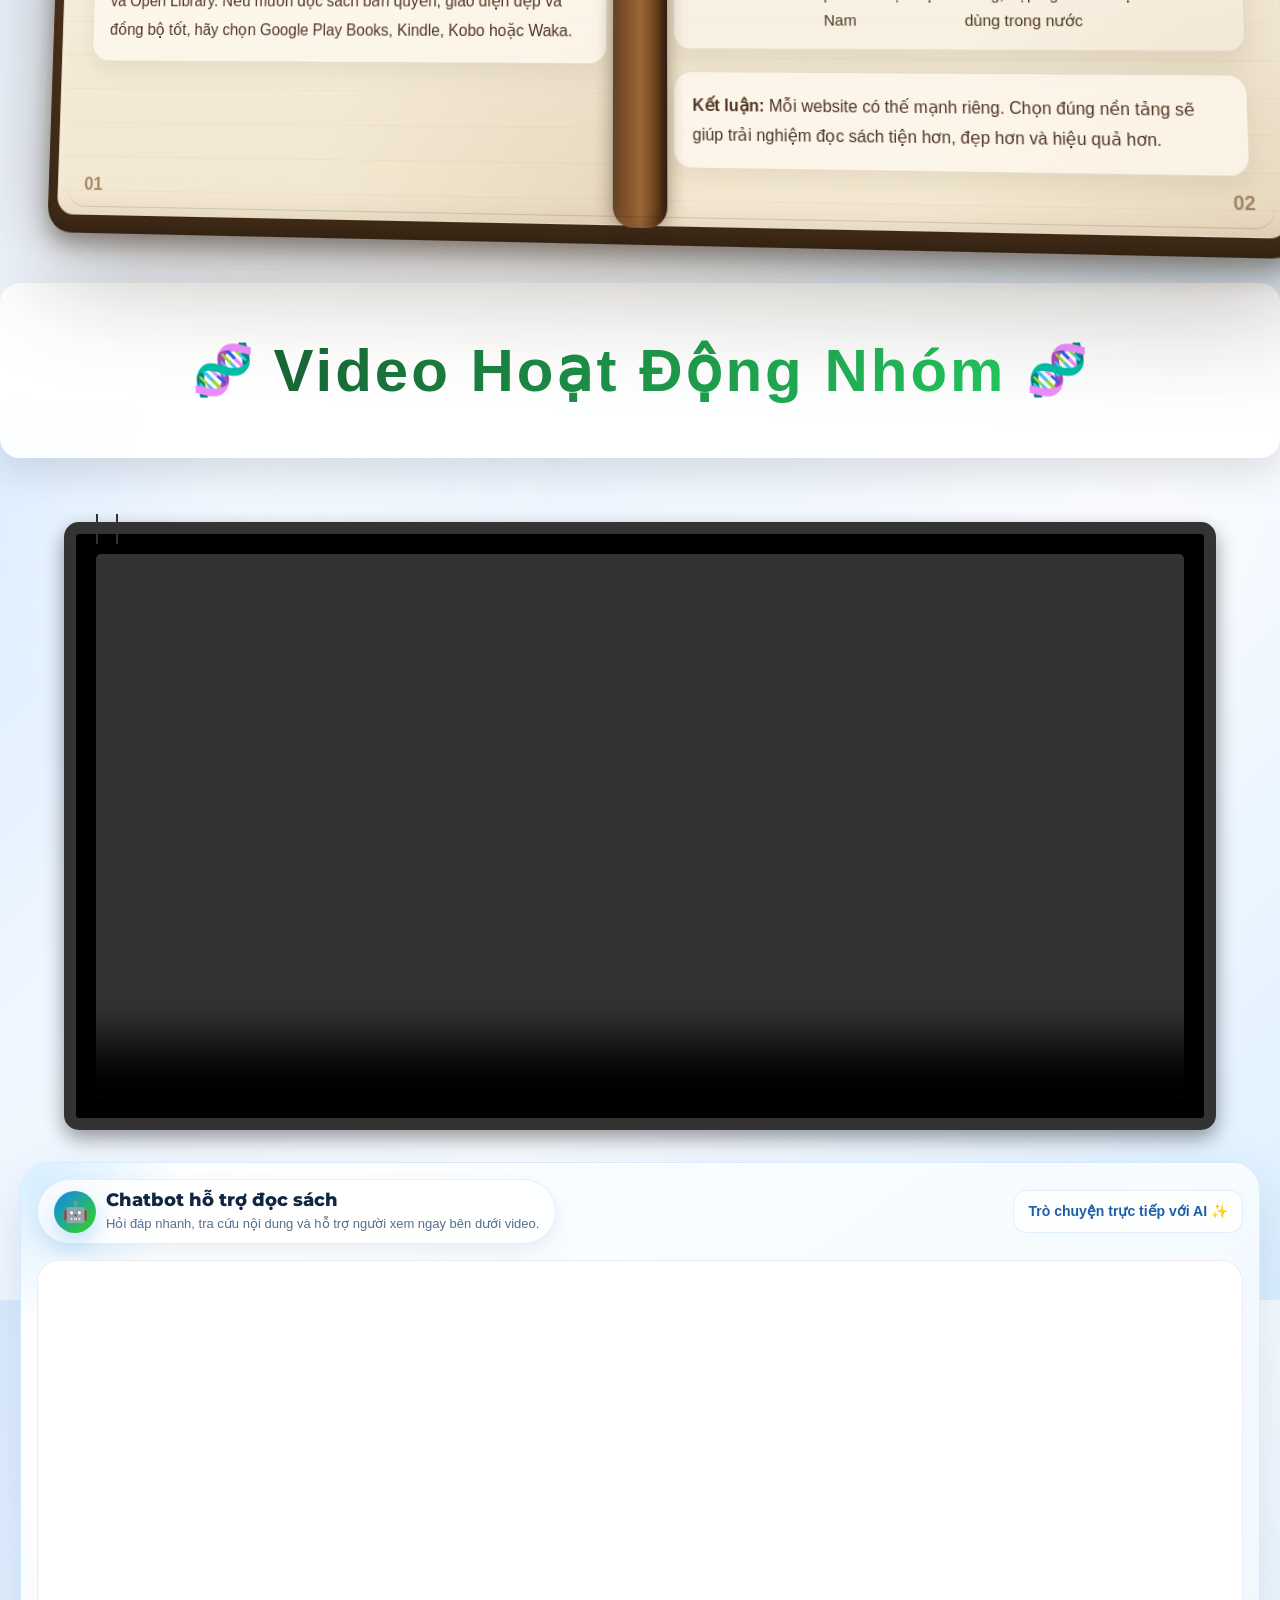
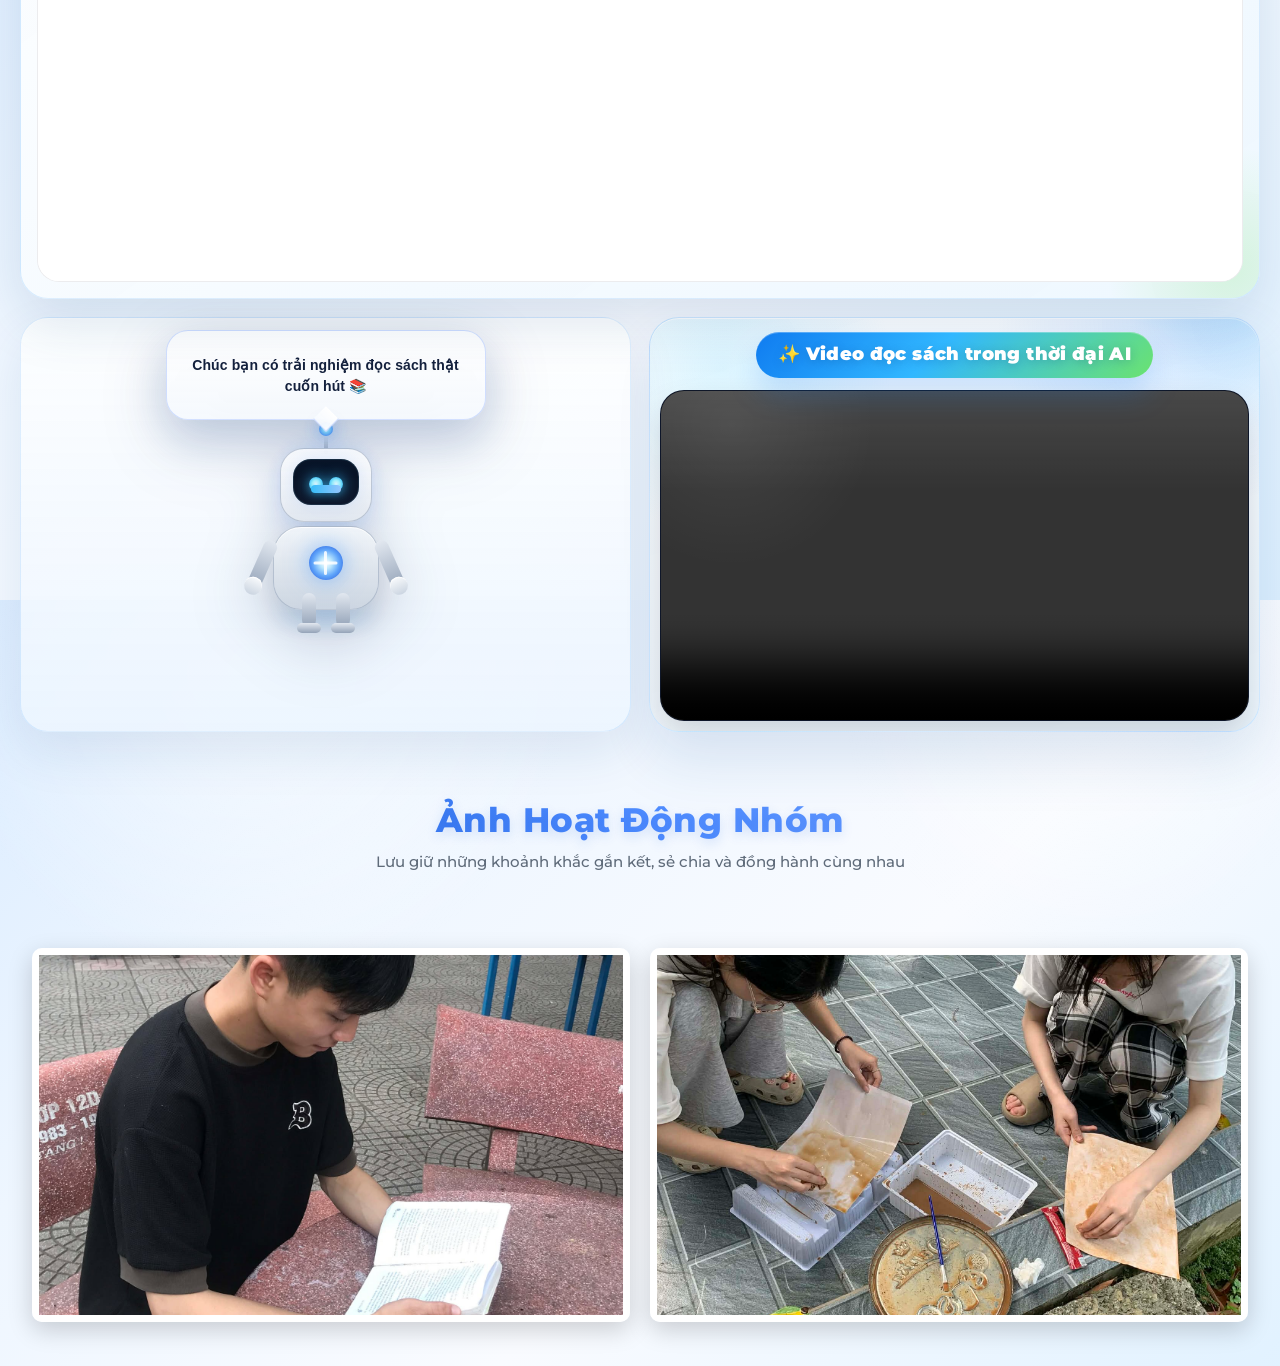
==== commit d4fe2603: "gx" ====
--- a/index.html
+++ b/index.html
@@ -2497,7 +2497,7 @@
         font-size: 13px;
       }
     }
-  
+
     /* ===== TỐI ƯU LẠI BỐ CỤC CHATBOT + ROBOT + VIDEO PHỤ ===== */
     .chatbot-ai-row {
       width: min(94%, 1500px);
@@ -2558,7 +2558,7 @@
         inset 0 1px 0 rgba(255, 255, 255, 0.92);
       padding: 16px;
       min-width: 0;
-      
+
     }
 
     .side-video-card::before {
@@ -2759,159 +2759,205 @@
       }
     }
 
-  
-  /* ===== TINH CHỈNH KHUNG VIDEO PHỤ: SÁT LỀ PHẢI HƠN, GỌN CHỮ HƠN ===== */
-  .chatbot-ai-row {
-    width: min(calc(100% - 18px), 1780px) !important;
-    margin: 32px auto 48px !important;
-    grid-template-columns: minmax(0, 1fr) minmax(360px, 430px) !important;
-    gap: clamp(20px, 2vw, 30px) !important;
-  }
-
-  .chatbot-side-stack {
-    gap: 18px !important;
-  }
-
-  .side-video-card {
-    padding: 10px !important;
-    border-radius: 30px !important;
-    background:
-      radial-gradient(circle at 12% 12%, rgba(112, 214, 255, 0.24), transparent 26%),
-      radial-gradient(circle at 88% 0%, rgba(65, 148, 255, 0.18), transparent 28%),
-      linear-gradient(160deg, rgba(255, 255, 255, 0.985), rgba(237, 247, 255, 0.97)) !important;
-    border: 1px solid rgba(17, 132, 245, 0.16) !important;
-    box-shadow:
-      0 26px 58px rgba(25, 88, 152, 0.14),
-      inset 0 1px 0 rgba(255, 255, 255, 0.95) !important;
-  }
-
-  .side-video-card::before {
-    width: 220px !important;
-    height: 220px !important;
-    inset: -110px -90px auto auto !important;
-    background: radial-gradient(circle, rgba(82, 188, 255, 0.22), transparent 72%) !important;
-  }
-
-  .side-video-title-wrap {
-    position: relative;
-    z-index: 2;
-    display: flex;
-    justify-content: center;
-    margin: 4px 0 12px;
-    padding: 0 4px;
-  }
-
-  .side-video-title {
-    margin: 0;
-    display: inline-flex;
-    align-items: center;
-    justify-content: center;
-    text-align: center;
-    padding: 12px 22px;
-    border-radius: 999px;
-    font-family: "Montserrat", "Be Vietnam Pro", sans-serif;
-    font-size: clamp(18px, 1.3vw, 24px);
-    font-weight: 900;
-    letter-spacing: 0.02em;
-    color: #ffffff;
-    background:
-      linear-gradient(135deg, #0f7bf0 0%, #31b7ff 45%, #6be36f 100%);
-    box-shadow:
-      0 16px 30px rgba(19, 123, 240, 0.22),
-      inset 0 1px 0 rgba(255, 255, 255, 0.28);
-    text-shadow: 0 2px 10px rgba(15, 60, 120, 0.25);
-    max-width: 100%;
-  }
-
-  .side-video-frame {
-    border-radius: 24px !important;
-    aspect-ratio: 16 / 10 !important;
-    box-shadow:
-      inset 0 0 0 1px rgba(255, 255, 255, 0.06),
-      0 18px 32px rgba(15, 23, 42, 0.16) !important;
-  }
-
-  .side-video-frame::after {
-    background:
-      linear-gradient(180deg, rgba(255, 255, 255, 0.10), transparent 30%),
-      radial-gradient(circle at 12% 10%, rgba(255,255,255,0.08), transparent 24%) !important;
-  }
-
-  @media (max-width: 1320px) {
+
+    /* ===== TINH CHỈNH KHUNG VIDEO PHỤ: SÁT LỀ PHẢI HƠN, GỌN CHỮ HƠN ===== */
     .chatbot-ai-row {
-      width: min(calc(100% - 16px), 1240px) !important;
-      grid-template-columns: 1fr !important;
-      gap: 18px !important;
+      width: min(calc(100% - 18px), 1780px) !important;
+      margin: 32px auto 48px !important;
+      grid-template-columns: minmax(0, 1fr) minmax(360px, 430px) !important;
+      gap: clamp(20px, 2vw, 30px) !important;
     }
 
     .chatbot-side-stack {
-      grid-template-columns: minmax(0, 1fr) minmax(0, 1fr) !important;
       gap: 18px !important;
     }
 
     .side-video-card {
       padding: 10px !important;
+      border-radius: 30px !important;
+      background:
+        radial-gradient(circle at 12% 12%, rgba(112, 214, 255, 0.24), transparent 26%),
+        radial-gradient(circle at 88% 0%, rgba(65, 148, 255, 0.18), transparent 28%),
+        linear-gradient(160deg, rgba(255, 255, 255, 0.985), rgba(237, 247, 255, 0.97)) !important;
+      border: 1px solid rgba(17, 132, 245, 0.16) !important;
+      box-shadow:
+        0 26px 58px rgba(25, 88, 152, 0.14),
+        inset 0 1px 0 rgba(255, 255, 255, 0.95) !important;
+    }
+
+    .side-video-card::before {
+      width: 220px !important;
+      height: 220px !important;
+      inset: -110px -90px auto auto !important;
+      background: radial-gradient(circle, rgba(82, 188, 255, 0.22), transparent 72%) !important;
+    }
+
+    .side-video-title-wrap {
+      position: relative;
+      z-index: 2;
+      display: flex;
+      justify-content: center;
+      margin: 4px 0 12px;
+      padding: 0 4px;
+    }
+
+    .side-video-title {
+      margin: 0;
+      display: inline-flex;
+      align-items: center;
+      justify-content: center;
+      text-align: center;
+      padding: 12px 22px;
+      border-radius: 999px;
+      font-family: "Montserrat", "Be Vietnam Pro", sans-serif;
+      font-size: clamp(18px, 1.3vw, 24px);
+      font-weight: 900;
+      letter-spacing: 0.02em;
+      color: #ffffff;
+      background:
+        linear-gradient(135deg, #0f7bf0 0%, #31b7ff 45%, #6be36f 100%);
+      box-shadow:
+        0 16px 30px rgba(19, 123, 240, 0.22),
+        inset 0 1px 0 rgba(255, 255, 255, 0.28);
+      text-shadow: 0 2px 10px rgba(15, 60, 120, 0.25);
+      max-width: 100%;
     }
 
     .side-video-frame {
-      aspect-ratio: 16 / 9 !important;
-    }
-  }
-
-  @media (max-width: 820px) {
-    .chatbot-ai-row {
-      width: calc(100% - 14px) !important;
-    }
-
-    .chatbot-side-stack {
-      grid-template-columns: 1fr !important;
-    }
-
-    .side-video-title-wrap {
-      margin-bottom: 10px;
-    }
-
-    .side-video-title {
-      width: 100%;
-      padding: 12px 16px;
-      font-size: clamp(16px, 4.6vw, 21px);
-      line-height: 1.25;
-    }
-
-    .side-video-frame {
-      aspect-ratio: 16 / 9 !important;
-    }
-  }
-
-  @media (max-width: 576px) {
-    .chatbot-ai-row {
-      width: calc(100% - 10px) !important;
-      gap: 14px !important;
-    }
-
-    .side-video-card {
-      padding: 8px !important;
       border-radius: 24px !important;
-    }
-
-    .side-video-title-wrap {
-      margin: 2px 0 10px;
-      padding: 0;
-    }
-
-    .side-video-title {
-      border-radius: 18px;
-      padding: 11px 14px;
-      font-size: 16px;
-      letter-spacing: 0.01em;
-    }
-
-    .side-video-frame {
-      border-radius: 18px !important;
-    }
-  }
-
-
+      aspect-ratio: 16 / 10 !important;
+      box-shadow:
+        inset 0 0 0 1px rgba(255, 255, 255, 0.06),
+        0 18px 32px rgba(15, 23, 42, 0.16) !important;
+    }
+
+    .side-video-frame::after {
+      background:
+        linear-gradient(180deg, rgba(255, 255, 255, 0.10), transparent 30%),
+        radial-gradient(circle at 12% 10%, rgba(255, 255, 255, 0.08), transparent 24%) !important;
+    }
+
+    @media (max-width: 1320px) {
+      .chatbot-ai-row {
+        width: min(calc(100% - 16px), 1240px) !important;
+        grid-template-columns: 1fr !important;
+        gap: 18px !important;
+      }
+
+      .chatbot-side-stack {
+        grid-template-columns: minmax(0, 1fr) minmax(0, 1fr) !important;
+        gap: 18px !important;
+      }
+
+      .side-video-card {
+        padding: 10px !important;
+      }
+
+      .side-video-frame {
+        aspect-ratio: 16 / 9 !important;
+      }
+    }
+
+    @media (max-width: 820px) {
+      .chatbot-ai-row {
+        width: calc(100% - 14px) !important;
+      }
+
+      .chatbot-side-stack {
+        grid-template-columns: 1fr !important;
+      }
+
+      .side-video-title-wrap {
+        margin-bottom: 10px;
+      }
+
+      .side-video-title {
+        width: 100%;
+        padding: 12px 16px;
+        font-size: clamp(16px, 4.6vw, 21px);
+        line-height: 1.25;
+      }
+
+      .side-video-frame {
+        aspect-ratio: 16 / 9 !important;
+      }
+    }
+
+    @media (max-width: 576px) {
+      .chatbot-ai-row {
+        width: calc(100% - 10px) !important;
+        gap: 14px !important;
+      }
+
+      .side-video-card {
+        padding: 8px !important;
+        border-radius: 24px !important;
+      }
+
+      .side-video-title-wrap {
+        margin: 2px 0 10px;
+        padding: 0;
+      }
+
+      .side-video-title {
+        border-radius: 18px;
+        padding: 11px 14px;
+        font-size: 16px;
+        letter-spacing: 0.01em;
+      }
+
+      .side-video-frame {
+        border-radius: 18px !important;
+      }
+    }
+
+    /* dòng chữ */
+    .group-photo-title-wrap {
+      text-align: center;
+      padding: 18px 12px;
+    }
+
+    .group-photo-title {
+      margin: 0;
+      font-family: "Montserrat", "Be Vietnam Pro", sans-serif;
+      font-size: 34px;
+      font-weight: 800;
+      line-height: 1.3;
+      letter-spacing: 0.5px;
+      background: linear-gradient(90deg, #1659d6, #4f8cff, #7aa8ff);
+      -webkit-background-clip: text;
+      -webkit-text-fill-color: transparent;
+      text-shadow: 0 4px 12px rgba(22, 89, 214, 0.15);
+    }
+
+    .group-photo-sub {
+      margin-top: 8px;
+      font-family: "Montserrat", "Be Vietnam Pro", sans-serif;
+      font-size: 15px;
+      font-weight: 500;
+      color: #5f6b7a;
+      line-height: 1.6;
+    }
+
+    @media (max-width: 768px) {
+      .group-photo-title {
+        font-size: 28px;
+      }
+
+      .group-photo-sub {
+        font-size: 14px;
+      }
+    }
+
+    @media (max-width: 480px) {
+      .group-photo-title {
+        font-size: 23px;
+      }
+
+      .group-photo-sub {
+        font-size: 13px;
+      }
+    }
   </style>
 </head>
 
@@ -3065,10 +3111,10 @@
       </div>
       <div class="anhnhom">
         <div class="slider">
-          <img src="/imgalbum/bacho1.jpg" class="slide active"> 
-        </div>
-        <div class="slider">
-          <img src="/imgalbum/23.jpg" class="slide active">
+          <img src="/imgalbum/bacho/bacho1.jpg" class="slide active">
+        </div>
+        <div class="slider">
+          <img src="/imgalbum/bacho/bacho2.jpg" class="slide active">
         </div>
       </div>
       <div class="page-footer"><span>Búp Sen Xanh</span><span class="page-no"></span></div>
@@ -3080,13 +3126,24 @@
       <h3 class="chapter-title">Nội Dung Chính</h3>
       <p class="lead">
         <strong>1. Thời niên thiếu tại quê nhà:</strong>
-        Tác phẩm khắc họa tuổi thơ của Nguyễn Sinh Cung trong không gian quê hương Nghệ An, nơi có làng Sen, làng Chùa giàu truyền thống hiếu học, nghĩa tình và lòng yêu nước. Chính môi trường gia đình và quê hương ấy đã góp phần hình thành ở cậu bé Cung những phẩm chất tốt đẹp đầu tiên như hiếu thảo, chăm học, giàu tình cảm và gắn bó với nhân dân.
+        Tác phẩm khắc họa tuổi thơ của Nguyễn Sinh Cung trong không gian quê hương Nghệ An, nơi có làng Sen, làng Chùa
+        giàu truyền thống hiếu học, nghĩa tình và lòng yêu nước. Chính môi trường gia đình và quê hương ấy đã góp phần
+        hình thành ở cậu bé Cung những phẩm chất tốt đẹp đầu tiên như hiếu thảo, chăm học, giàu tình cảm và gắn bó với
+        nhân dân.
         <strong>2. Nỗi đau và sự trưởng thành:</strong>
-        Khi sống tại Huế, Nguyễn Sinh Cung phải trải qua nhiều biến cố đau thương, đặc biệt là sự ra đi của người mẹ – bà Hoàng Thị Loan. Những mất mát ấy cùng với việc tận mắt chứng kiến cuộc sống cơ cực của nhân dân dưới ách thực dân phong kiến đã khiến anh sớm trưởng thành, biết suy nghĩ sâu sắc hơn về thân phận con người và vận mệnh đất nước.
+        Khi sống tại Huế, Nguyễn Sinh Cung phải trải qua nhiều biến cố đau thương, đặc biệt là sự ra đi của người mẹ –
+        bà Hoàng Thị Loan. Những mất mát ấy cùng với việc tận mắt chứng kiến cuộc sống cơ cực của nhân dân dưới ách thực
+        dân phong kiến đã khiến anh sớm trưởng thành, biết suy nghĩ sâu sắc hơn về thân phận con người và vận mệnh đất
+        nước.
         <strong>3. Quyết định lịch sử:</strong>
-        Sau một thời gian dạy học tại trường Dục Thanh ở Phan Thiết, Nguyễn Tất Thành vào Sài Gòn để tiếp tục tìm hướng đi mới cho mình. Tại đây, anh đã đưa ra quyết định trọng đại: rời bến Nhà Rồng năm 1911 trên con tàu Đô đốc Latouche-Tréville để ra đi tìm con đường giải phóng dân tộc, mở đầu cho hành trình cách mạng vĩ đại sau này.
+        Sau một thời gian dạy học tại trường Dục Thanh ở Phan Thiết, Nguyễn Tất Thành vào Sài Gòn để tiếp tục tìm hướng
+        đi mới cho mình. Tại đây, anh đã đưa ra quyết định trọng đại: rời bến Nhà Rồng năm 1911 trên con tàu Đô đốc
+        Latouche-Tréville để ra đi tìm con đường giải phóng dân tộc, mở đầu cho hành trình cách mạng vĩ đại sau này.
         <strong>4. Điểm đặc biệt của tác phẩm:</strong>
-        Búp sen xanh không xây dựng hình tượng Bác Hồ theo cách xa vời hay thần thánh hóa, mà miêu tả Người như một con người rất đỗi bình dị và gần gũi. Tác phẩm làm nổi bật tình yêu gia đình, sự gắn bó với quê hương, những rung động tình cảm chân thành như với nhân vật Út Huệ, và trên hết là lòng yêu nước sâu nặng luôn cháy bỏng trong trái tim Nguyễn Tất Thành.
+        Búp sen xanh không xây dựng hình tượng Bác Hồ theo cách xa vời hay thần thánh hóa, mà miêu tả Người như một con
+        người rất đỗi bình dị và gần gũi. Tác phẩm làm nổi bật tình yêu gia đình, sự gắn bó với quê hương, những rung
+        động tình cảm chân thành như với nhân vật Út Huệ, và trên hết là lòng yêu nước sâu nặng luôn cháy bỏng trong
+        trái tim Nguyễn Tất Thành.
       </p>
       <div class="page-footer"><span>Búp Sen Xanh</span><span class="page-no"></span></div>
     </div>
@@ -3096,12 +3153,20 @@
       <div class="chapter-kicker">Một Số Hình Ảnh Về Tác Phẩm</div>
       <h3 class="chapter-title">Nội Dung Chính</h3>
       <p class="lead">
-      <strong>5. Hành trình nhận thức về con đường cứu nước:</strong>
-      Từ một cậu bé giàu lòng thương người, Nguyễn Sinh Cung dần lớn lên thành Nguyễn Tất Thành với nhận thức ngày càng sâu sắc hơn về thời cuộc. Qua những điều mắt thấy tai nghe, anh hiểu rằng muốn cứu nước, cứu dân thì không thể đi theo những con đường cũ đã thất bại, mà phải tìm ra một hướng đi mới đúng đắn và hiệu quả hơn.
+        <strong>5. Hành trình nhận thức về con đường cứu nước:</strong>
+        Từ một cậu bé giàu lòng thương người, Nguyễn Sinh Cung dần lớn lên thành Nguyễn Tất Thành với nhận thức ngày
+        càng sâu sắc hơn về thời cuộc. Qua những điều mắt thấy tai nghe, anh hiểu rằng muốn cứu nước, cứu dân thì không
+        thể đi theo những con đường cũ đã thất bại, mà phải tìm ra một hướng đi mới đúng đắn và hiệu quả hơn.
         <strong>6. Hình ảnh quê hương và con người Việt Nam:</strong>
-        Tác phẩm không chỉ kể về cuộc đời của nhân vật chính mà còn tái hiện sinh động vẻ đẹp của quê hương đất nước qua các chặng đường Nghệ An, Huế, Phan Thiết, Sài Gòn. Bên cạnh đó là hình ảnh những con người lao động bình dị, giàu nghĩa tình, từ gia đình, thầy giáo, bạn bè đến đồng bào nghèo khổ, tất cả đã góp phần nuôi dưỡng tâm hồn và lý tưởng sống của Nguyễn Tất Thành.
-        <strong>7. Ý nghĩa của nhan đề “Búp sen xanh”:</strong>  
-        Nhan đề Búp sen xanh mang ý nghĩa biểu tượng sâu sắc. “Búp sen” gợi hình ảnh tuổi thơ trong sáng, thuần khiết và thanh cao của Nguyễn Sinh Cung; còn màu “xanh” gợi sự sống, niềm tin và sự phát triển. Qua đó, tác phẩm muốn nói đến quá trình lớn lên của một con người vĩ đại từ những điều bình dị nhất của quê hương, gia đình và truyền thống dân tộc.
+        Tác phẩm không chỉ kể về cuộc đời của nhân vật chính mà còn tái hiện sinh động vẻ đẹp của quê hương đất nước qua
+        các chặng đường Nghệ An, Huế, Phan Thiết, Sài Gòn. Bên cạnh đó là hình ảnh những con người lao động bình dị,
+        giàu nghĩa tình, từ gia đình, thầy giáo, bạn bè đến đồng bào nghèo khổ, tất cả đã góp phần nuôi dưỡng tâm hồn và
+        lý tưởng sống của Nguyễn Tất Thành.
+        <strong>7. Ý nghĩa của nhan đề “Búp sen xanh”:</strong>
+        Nhan đề Búp sen xanh mang ý nghĩa biểu tượng sâu sắc. “Búp sen” gợi hình ảnh tuổi thơ trong sáng, thuần khiết và
+        thanh cao của Nguyễn Sinh Cung; còn màu “xanh” gợi sự sống, niềm tin và sự phát triển. Qua đó, tác phẩm muốn nói
+        đến quá trình lớn lên của một con người vĩ đại từ những điều bình dị nhất của quê hương, gia đình và truyền
+        thống dân tộc.
       </p>
       <div class="page-footer"><span>Búp Sen Xanh</span><span class="page-no"></span></div>
     </div>
@@ -3110,17 +3175,24 @@
     <div class="page-content-static">
       <div class="chapter-kicker">Nhân vật trung tâm</div>
       <h3 class="chapter-title"> Nhân vật trung tâm: Nguyễn Sinh Cung (Nguyễn Tất Thành)</h3>
-      <p class="lead">      
-        Nguyễn Sinh Cung là tên khai sinh thời niên thiếu của Chủ tịch Hồ Chí Minh. Ông sinh ngày 19/5/1890 tại làng Hoàng Trù (quê ngoại), xã Kim Liên, huyện Nam Đàn, tỉnh Nghệ An; mất ngày 2/9/1969 tại Hà Nội. Trong cuộc đời hoạt động, ông còn dùng nhiều tên gọi khác như Nguyễn Tất Thành, Nguyễn Ái Quốc và Hồ Chí Minh.
-        Về gia đình, thân phụ của Nguyễn Sinh Cung là Nguyễn Sinh Sắc (còn gọi Nguyễn Sinh Huy), thân mẫu là Hoàng Thị Loan. Tuổi thơ của ông gắn với vùng Kim Liên, Nam Đàn, Nghệ An, nơi hiện nay còn nhiều di tích lưu niệm về thời niên thiếu của ông. Các tư liệu di tích cũng ghi nhận đây là nơi cậu bé Nguyễn Sinh Cung chào đời và lớn lên trong những năm đầu đời.
-        Khi lớn hơn và bắt đầu đi học, ông đổi tên thành Nguyễn Tất Thành. Về sau, trong quá trình hoạt động cách mạng ở trong nước và quốc tế, ông dùng tên Nguyễn Ái Quốc,  rồi Hồ Chí Minh tên gắn liền với sự nghiệp lãnh đạo cách mạng Việt Nam.
+      <p class="lead">
+        Nguyễn Sinh Cung là tên khai sinh thời niên thiếu của Chủ tịch Hồ Chí Minh. Ông sinh ngày 19/5/1890 tại làng
+        Hoàng Trù (quê ngoại), xã Kim Liên, huyện Nam Đàn, tỉnh Nghệ An; mất ngày 2/9/1969 tại Hà Nội. Trong cuộc đời
+        hoạt động, ông còn dùng nhiều tên gọi khác như Nguyễn Tất Thành, Nguyễn Ái Quốc và Hồ Chí Minh.
+        Về gia đình, thân phụ của Nguyễn Sinh Cung là Nguyễn Sinh Sắc (còn gọi Nguyễn Sinh Huy), thân mẫu là Hoàng Thị
+        Loan. Tuổi thơ của ông gắn với vùng Kim Liên, Nam Đàn, Nghệ An, nơi hiện nay còn nhiều di tích lưu niệm về thời
+        niên thiếu của ông. Các tư liệu di tích cũng ghi nhận đây là nơi cậu bé Nguyễn Sinh Cung chào đời và lớn lên
+        trong những năm đầu đời.
+        Khi lớn hơn và bắt đầu đi học, ông đổi tên thành Nguyễn Tất Thành. Về sau, trong quá trình hoạt động cách mạng ở
+        trong nước và quốc tế, ông dùng tên Nguyễn Ái Quốc, rồi Hồ Chí Minh tên gắn liền với sự nghiệp lãnh đạo cách
+        mạng Việt Nam.
       </p>
       <div class="anhnhom">
         <div class="slider">
-          <img src="/imgalbum/bacho1.jpg" class="slide active"> 
-        </div>
-        <div class="slider">
-          <img src="/imgalbum/23.jpg" class="slide active">
+          <img src="/imgalbum/bacho/bacho2.jpg" class="slide active">
+        </div>
+        <div class="slider">
+          <img src="/imgalbum/bacho/bacho1.jpg" class="slide active">
         </div>
       </div>
       <div class="page-footer"><span>Búp Sen Xanh</span><span class="page-no"></span></div>
@@ -3131,17 +3203,24 @@
       <div class="chapter-kicker">Gia đình – Những người thầy đầu tiên </div>
       <h3 class="chapter-title">Cụ Phó bảng Nguyễn Sinh Sắc (Cha)</h3>
       <p class="lead">
-        Nguyễn Sinh Sắc (còn gọi là Nguyễn Sinh Huy, thường được gọi là cụ Phó bảng) là thân sinh của Chủ tịch Hồ Chí Minh. Theo các tư liệu chính thống về Hồ Chí Minh, ông sinh năm 1862 tại làng Kim Liên (làng Sen), Nam Đàn, Nghệ An và mất năm 1929.
-        Ông xuất thân trong một gia đình nông dân, mồ côi cha mẹ từ nhỏ, sau đó được nhà nho Hoàng Xuân Đường nhận nuôi, cho ăn học. Nhờ thông minh và ham học, ông theo đuổi con đường khoa cử, rồi đỗ Phó bảng năm 1901.
-        Sau khi đỗ đạt, Nguyễn Sinh Sắc từng ra làm quan. Một thời gian sau, ông được điều về làm quan ở Bình Khê, Bình Định. Nhiều tư liệu ghi ông là người có tinh thần yêu nước, thương dân, từng bênh vực người nghèo và chống lại sự áp bức của quan lại, thực dân nên bị cách chức.
-        Về sau, ông vào Nam Bộ sinh sống, dạy học và bốc thuốc chữa bệnh, sống thanh bạch giữa nhân dân. Những năm cuối đời, ông sống ở Cao Lãnh, Đồng Tháp và qua đời tại đó vào ngày 27/11/1929. Hiện nay, khu di tích và phần mộ của ông ở Đồng Tháp là nơi tưởng niệm quan trọng.
+        Nguyễn Sinh Sắc (còn gọi là Nguyễn Sinh Huy, thường được gọi là cụ Phó bảng) là thân sinh của Chủ tịch Hồ Chí
+        Minh. Theo các tư liệu chính thống về Hồ Chí Minh, ông sinh năm 1862 tại làng Kim Liên (làng Sen), Nam Đàn, Nghệ
+        An và mất năm 1929.
+        Ông xuất thân trong một gia đình nông dân, mồ côi cha mẹ từ nhỏ, sau đó được nhà nho Hoàng Xuân Đường nhận nuôi,
+        cho ăn học. Nhờ thông minh và ham học, ông theo đuổi con đường khoa cử, rồi đỗ Phó bảng năm 1901.
+        Sau khi đỗ đạt, Nguyễn Sinh Sắc từng ra làm quan. Một thời gian sau, ông được điều về làm quan ở Bình Khê, Bình
+        Định. Nhiều tư liệu ghi ông là người có tinh thần yêu nước, thương dân, từng bênh vực người nghèo và chống lại
+        sự áp bức của quan lại, thực dân nên bị cách chức.
+        Về sau, ông vào Nam Bộ sinh sống, dạy học và bốc thuốc chữa bệnh, sống thanh bạch giữa nhân dân. Những năm cuối
+        đời, ông sống ở Cao Lãnh, Đồng Tháp và qua đời tại đó vào ngày 27/11/1929. Hiện nay, khu di tích và phần mộ của
+        ông ở Đồng Tháp là nơi tưởng niệm quan trọng.
       </p>
       <div class="anhnhom">
         <div class="slider">
-          <img src="/imgalbum/bacho1.jpg" class="slide active"> 
-        </div>
-        <div class="slider">
-          <img src="/imgalbum/23.jpg" class="slide active">
+          <img src="/imgalbum/sac/sac1.jpg" class="slide active">
+        </div>
+        <div class="slider">
+          <img src="/imgalbum/sac/sac2.jpg" class="slide active">
         </div>
       </div>
       <div class="page-footer"><span>Búp Sen Xanh</span><span class="page-no"></span></div>
@@ -3152,16 +3231,23 @@
       <div class="chapter-kicker">Gia đình – Những người thầy đầu tiên</div>
       <h3 class="chapter-title">Bà Hoàng Thị Loan (Mẹ)</h3>
       <p class="lead">
-        Bà Hoàng Thị Loan (1868–1901) là thân mẫu của Chủ tịch Hồ Chí Minh. Bà sinh tại làng Hoàng Trù, xã Kim Liên, huyện Nam Đàn, Nghệ An, trong một gia đình nho học; thân sinh là Hoàng Xuân Đường, thân mẫu là Nguyễn Thị Kép. Các tư liệu mô tả bà là người chịu khó, đảm đang, khéo nghề xe tơ dệt vải và am hiểu dân ca Nghệ Tĩnh.
-        Bà kết hôn với Nguyễn Sinh Sắc và sinh các con: Nguyễn Thị Thanh, Nguyễn Sinh Khiêm và Nguyễn Sinh Cung (tên thuở nhỏ của Chủ tịch Hồ Chí Minh). Khi theo chồng vào Huế, bà tiếp tục làm nghề dệt vải để chăm lo gia đình trong hoàn cảnh nhiều thiếu thốn.
-        Năm 1900, bà sinh người con thứ tư là Nguyễn Sinh Xin. Do lao động quá sức và bệnh nặng, bà qua đời vào ngày 10/2/1901 (tức 22 tháng Chạp năm Canh Tý), khi còn rất trẻ. Trong nhiều tư liệu chính thống, bà được nhắc đến như hình mẫu người phụ nữ Việt Nam hiền hậu, hy sinh, giàu đức hạnh, có ảnh hưởng sâu sắc đến sự hình thành nhân cách của Chủ tịch Hồ Chí Minh.
+        Bà Hoàng Thị Loan (1868–1901) là thân mẫu của Chủ tịch Hồ Chí Minh. Bà sinh tại làng Hoàng Trù, xã Kim Liên,
+        huyện Nam Đàn, Nghệ An, trong một gia đình nho học; thân sinh là Hoàng Xuân Đường, thân mẫu là Nguyễn Thị Kép.
+        Các tư liệu mô tả bà là người chịu khó, đảm đang, khéo nghề xe tơ dệt vải và am hiểu dân ca Nghệ Tĩnh.
+        Bà kết hôn với Nguyễn Sinh Sắc và sinh các con: Nguyễn Thị Thanh, Nguyễn Sinh Khiêm và Nguyễn Sinh Cung (tên
+        thuở nhỏ của Chủ tịch Hồ Chí Minh). Khi theo chồng vào Huế, bà tiếp tục làm nghề dệt vải để chăm lo gia đình
+        trong hoàn cảnh nhiều thiếu thốn.
+        Năm 1900, bà sinh người con thứ tư là Nguyễn Sinh Xin. Do lao động quá sức và bệnh nặng, bà qua đời vào ngày
+        10/2/1901 (tức 22 tháng Chạp năm Canh Tý), khi còn rất trẻ. Trong nhiều tư liệu chính thống, bà được nhắc đến
+        như hình mẫu người phụ nữ Việt Nam hiền hậu, hy sinh, giàu đức hạnh, có ảnh hưởng sâu sắc đến sự hình thành nhân
+        cách của Chủ tịch Hồ Chí Minh.
       </p>
       <div class="anhnhom">
         <div class="slider">
-          <img src="/imgalbum/bacho1.jpg" class="slide active"> 
-        </div>
-        <div class="slider">
-          <img src="/imgalbum/23.jpg" class="slide active">
+          <img src="/imgalbum/loan/lo2.jpg" class="slide active">
+        </div>
+        <div class="slider">
+          <img src="/imgalbum/loan/lo1.jpg" class="slide active">
         </div>
       </div>
       <div class="page-footer"><span>Búp Sen Xanh</span><span class="page-no"></span></div>
@@ -3172,12 +3258,20 @@
       <div class="chapter-kicker">Gia đình – Những người thầy đầu tiên</div>
       <h3 class="chapter-title">Chị Thanh và Anh Khiêm</h3>
       <p class="lead">
-        Chị Thanh là Nguyễn Thị Thanh (1884–1954), chị cả của Chủ tịch Hồ Chí Minh, thường được nhân dân gọi là Bạch Liên nữ sĩ. Bà sinh tại làng Hoàng Trù, Nghệ An, từ nhỏ đã có vốn Hán học, y học, sớm thay mẹ quán xuyến gia đình và nuôi các em khôn lớn. Về sau, bà tham gia các hoạt động yêu nước, có liên hệ với Phan Bội Châu, từng làm liên lạc, quyên góp cho phong trào Đông Du; nhiều lần bị bắt và bị kết án tù khổ sai. Năm 1946, bà ra Hà Nội gặp lại em trai là Chủ tịch Hồ Chí Minh sau nhiều năm xa cách; bà mất vào tháng 3/1954.
-        Anh Khiêm là Nguyễn Sinh Khiêm (tên khác Nguyễn Tất Đạt, 1888–1950), anh trai của Chủ tịch Hồ Chí Minh, thường được gọi là cậu cả Khiêm. Ông sinh tại làng Hoàng Trù, Nghệ An, nổi tiếng thông minh, giỏi chữ Hán, hiểu y học cổ truyền, địa lý và văn học dân gian. Ông từng tham gia phong trào chống thuế Trung Kỳ năm 1908 cùng em trai, sau đó tiếp tục hoạt động yêu nước với chị gái Nguyễn Thị Thanh, mở lớp dạy học, dạy võ, nên nhiều lần bị thực dân Pháp bắt giam và tù đày. Năm 1946, ông cũng ra Hà Nội thăm em trai; ông qua đời năm 1950, hưởng thọ 62 tuổi.
+        Chị Thanh là Nguyễn Thị Thanh (1884–1954), chị cả của Chủ tịch Hồ Chí Minh, thường được nhân dân gọi là Bạch
+        Liên nữ sĩ. Bà sinh tại làng Hoàng Trù, Nghệ An, từ nhỏ đã có vốn Hán học, y học, sớm thay mẹ quán xuyến gia
+        đình và nuôi các em khôn lớn. Về sau, bà tham gia các hoạt động yêu nước, có liên hệ với Phan Bội Châu, từng làm
+        liên lạc, quyên góp cho phong trào Đông Du; nhiều lần bị bắt và bị kết án tù khổ sai. Năm 1946, bà ra Hà Nội gặp
+        lại em trai là Chủ tịch Hồ Chí Minh sau nhiều năm xa cách; bà mất vào tháng 3/1954.
+        Anh Khiêm là Nguyễn Sinh Khiêm (tên khác Nguyễn Tất Đạt, 1888–1950), anh trai của Chủ tịch Hồ Chí Minh, thường
+        được gọi là cậu cả Khiêm. Ông sinh tại làng Hoàng Trù, Nghệ An, nổi tiếng thông minh, giỏi chữ Hán, hiểu y học
+        cổ truyền, địa lý và văn học dân gian. Ông từng tham gia phong trào chống thuế Trung Kỳ năm 1908 cùng em trai,
+        sau đó tiếp tục hoạt động yêu nước với chị gái Nguyễn Thị Thanh, mở lớp dạy học, dạy võ, nên nhiều lần bị thực
+        dân Pháp bắt giam và tù đày. Năm 1946, ông cũng ra Hà Nội thăm em trai; ông qua đời năm 1950, hưởng thọ 62 tuổi.
       </p>
       <div class="anhnhom">
         <div class="slider">
-          <img src="/imgalbum/bacho1.jpg" class="slide active"> 
+          <img src="/imgalbum/bacho1.jpg" class="slide active">
         </div>
         <div class="slider">
           <img src="/imgalbum/23.jpg" class="slide active">
@@ -3191,13 +3285,21 @@
       <div class="chapter-kicker">Những bóng hồng và tình bạn</div>
       <h3 class="chapter-title">Út Huệ (Lê Thị Huệ)</h3>
       <p class="lead">
-        Út Huệ thường được nhắc với tên Lê Thị Huệ, là nguyên mẫu nhân vật trong tiểu thuyết Búp sen xanh của nhà văn Sơn Tùng. Theo bài viết của QĐND, Út Huệ được kể là kém Nguyễn Tất Thành vài tuổi, sống cùng cha ở khu vực Bến Nhà Rồng; cha làm phu khuân vác, còn cô lo việc cơm nước và nấu ăn giúp một số công nhân độc thân. QĐND cũng thuật lại chi tiết cuộc chia tay trước ngày Nguyễn Tất Thành xuống tàu ra đi tìm đường cứu nước.
-        Một dữ kiện khác khá hay là theo Báo Nhân Dân, nhà văn Sơn Tùng đã dành nhiều năm điền dã, gặp thân nhân của Bác và tìm gặp cả bà Lê Thị Huệ. Bài này cho biết ông xem bà Huệ là người có liên hệ rất đặc biệt với Nguyễn Tất Thành, và từ những tư liệu đó ông xây dựng nên hình tượng Út Huệ trong Búp sen xanh. Báo cũng nêu rằng Búp Sen Xanh ra mắt lần đầu năm 1982 và sau đó được tái bản rất nhiều lần.
-        Tuy nhiên, chỗ này cần viết rất cẩn thận: Út Huệ không nên trình bày như một nhân vật lịch sử đã được xác nhận hoàn toàn theo kiểu sách giáo khoa. Báo Tuổi Trẻ cho biết ngay từ khi Búp sen xanh xuất bản đã có những quan điểm khác nhau về nhân vật Út Huệ; bài báo còn dẫn lời tựa của cố Thủ tướng Phạm Văn Đồng.
+        Út Huệ thường được nhắc với tên Lê Thị Huệ, là nguyên mẫu nhân vật trong tiểu thuyết Búp sen xanh của nhà văn
+        Sơn Tùng. Theo bài viết của QĐND, Út Huệ được kể là kém Nguyễn Tất Thành vài tuổi, sống cùng cha ở khu vực Bến
+        Nhà Rồng; cha làm phu khuân vác, còn cô lo việc cơm nước và nấu ăn giúp một số công nhân độc thân. QĐND cũng
+        thuật lại chi tiết cuộc chia tay trước ngày Nguyễn Tất Thành xuống tàu ra đi tìm đường cứu nước.
+        Một dữ kiện khác khá hay là theo Báo Nhân Dân, nhà văn Sơn Tùng đã dành nhiều năm điền dã, gặp thân nhân của Bác
+        và tìm gặp cả bà Lê Thị Huệ. Bài này cho biết ông xem bà Huệ là người có liên hệ rất đặc biệt với Nguyễn Tất
+        Thành, và từ những tư liệu đó ông xây dựng nên hình tượng Út Huệ trong Búp sen xanh. Báo cũng nêu rằng Búp Sen
+        Xanh ra mắt lần đầu năm 1982 và sau đó được tái bản rất nhiều lần.
+        Tuy nhiên, chỗ này cần viết rất cẩn thận: Út Huệ không nên trình bày như một nhân vật lịch sử đã được xác nhận
+        hoàn toàn theo kiểu sách giáo khoa. Báo Tuổi Trẻ cho biết ngay từ khi Búp sen xanh xuất bản đã có những quan
+        điểm khác nhau về nhân vật Út Huệ; bài báo còn dẫn lời tựa của cố Thủ tướng Phạm Văn Đồng.
       </p>
       <div class="anhnhom">
         <div class="slider">
-          <img src="/imgalbum/bacho1.jpg" class="slide active"> 
+          <img src="/imgalbum/bacho1.jpg" class="slide active">
         </div>
         <div class="slider">
           <img src="/imgalbum/23.jpg" class="slide active">
@@ -3205,22 +3307,31 @@
       </div>
       <div class="page-footer"><span>Búp Sen Xanh</span><span class="page-no"></span></div>
     </div>
-      
+
 
     <!-- Trang 11: Chương I - Phần 9 -->
     <div class="page-content-static">
       <div class="chapter-kicker">Những bóng hồng và tình bạn</div>
       <h3 class="chapter-title">Các bạn đồng môn và thầy giáo</h3>
       <p class="lead">
-        Thầy Vương Thúc Quý: sau năm 1901, Nguyễn Tất Thành được cha gửi học chữ Hán với thầy ở làng Kim Liên. Nhà thầy Quý là nơi nhiều sĩ phu yêu nước lui tới, nên từ nhỏ Thành đã được nghe bàn luận về thời cuộc.
-        Thầy Hoàng Thông: khi học ở Trường Quốc học Huế, Nguyễn Tất Thành được tiếp xúc với những thầy có tư tưởng tiến bộ; các tài liệu của Bảo tàng Hồ Chí Minh và Bảo tàng Hồ Chí Minh TP Huế đều nhắc đến thầy Hoàng Thông như một người thầy yêu nước, dạy Hán văn và có ảnh hưởng đến tư tưởng của Nguyễn Tất Thành.
-        Thầy Lê Văn Miến (còn gọi Lê Huy Miến): là thầy dạy vẽ/Pháp văn ở Quốc học Huế, được ghi nhận là một trong những người thầy có ảnh hưởng rõ đến tầm nhìn và ý thức thời cuộc của Nguyễn Tất Thành.
-        Về bạn đồng môn, cái tên có cơ sở tư liệu rõ nhất mà mình tìm được là Diệp Văn Kỳ. Một bài nghiên cứu của Bảo tàng Hồ Chí Minh TP Huế, dẫn theo tài liệu lưu trữ tại Khu di tích Nguyễn Sinh Sắc, ghi Diệp Văn Kỳ “lúc còn ở Huế là học trò của cụ Phó Bảng, bạn với Nguyễn Tất Thành”.
-        Ngoài ra, các tên như Lê Thị Hạnh, Công tôn nữ Huệ Minh, hoặc Út Huệ thường xuất hiện trong hồi ức, bài báo, và đặc biệt trong mạch văn học hóa quanh Búp sen xanh. Vì vậy, nếu bạn làm bài học lịch sử, nên ghi đây là những nhân vật “thường được nhắc đến trong tư liệu hồi ức/văn học”, không nên khẳng định cứng như dữ kiện sử học đã thống nhất hoàn toàn.
+        Thầy Vương Thúc Quý: sau năm 1901, Nguyễn Tất Thành được cha gửi học chữ Hán với thầy ở làng Kim Liên. Nhà thầy
+        Quý là nơi nhiều sĩ phu yêu nước lui tới, nên từ nhỏ Thành đã được nghe bàn luận về thời cuộc.
+        Thầy Hoàng Thông: khi học ở Trường Quốc học Huế, Nguyễn Tất Thành được tiếp xúc với những thầy có tư tưởng tiến
+        bộ; các tài liệu của Bảo tàng Hồ Chí Minh và Bảo tàng Hồ Chí Minh TP Huế đều nhắc đến thầy Hoàng Thông như một
+        người thầy yêu nước, dạy Hán văn và có ảnh hưởng đến tư tưởng của Nguyễn Tất Thành.
+        Thầy Lê Văn Miến (còn gọi Lê Huy Miến): là thầy dạy vẽ/Pháp văn ở Quốc học Huế, được ghi nhận là một trong những
+        người thầy có ảnh hưởng rõ đến tầm nhìn và ý thức thời cuộc của Nguyễn Tất Thành.
+        Về bạn đồng môn, cái tên có cơ sở tư liệu rõ nhất mà mình tìm được là Diệp Văn Kỳ. Một bài nghiên cứu của Bảo
+        tàng Hồ Chí Minh TP Huế, dẫn theo tài liệu lưu trữ tại Khu di tích Nguyễn Sinh Sắc, ghi Diệp Văn Kỳ “lúc còn ở
+        Huế là học trò của cụ Phó Bảng, bạn với Nguyễn Tất Thành”.
+        Ngoài ra, các tên như Lê Thị Hạnh, Công tôn nữ Huệ Minh, hoặc Út Huệ thường xuất hiện trong hồi ức, bài báo, và
+        đặc biệt trong mạch văn học hóa quanh Búp sen xanh. Vì vậy, nếu bạn làm bài học lịch sử, nên ghi đây là những
+        nhân vật “thường được nhắc đến trong tư liệu hồi ức/văn học”, không nên khẳng định cứng như dữ kiện sử học đã
+        thống nhất hoàn toàn.
       </p>
       <div class="anhnhom">
         <div class="slider">
-          <img src="/imgalbum/bacho1.jpg" class="slide active"> 
+          <img src="/imgalbum/bacho1.jpg" class="slide active">
         </div>
         <div class="slider">
           <img src="/imgalbum/23.jpg" class="slide active">
@@ -3234,13 +3345,23 @@
       <div class="chapter-kicker">Nhân vật phụ và quần chúng</div>
       <h3 class="chapter-title">Nhân vật phụ và quần chúng</h3>
       <p class="lead">
-        Nhân vật phụ trong Búp sen xanh có thể chia thành 3 nhóm: người thân trong gia đình, thầy giáo – bạn học, và những người yêu nước xuất hiện quanh Nguyễn Tất Thành. Ở nhóm thầy – bạn, thầy Vương Thức Quý là người dạy dỗ, tiễn Côn và anh Khiêm trước lúc vào Huế, còn tặng sách cho hai học trò; Võ Liêm Sơn là bạn học thường cùng Thành tranh luận; Điền và Thuyến là hai người bạn quê chạy theo tiễn Côn, mang khoai, gương sen và cả búp sen xanh làm kỷ vật.
-        Ở nhóm người thân, chị Thanh hiện lên là người chị giàu tình thương, cùng Côn chăm bà ngoại, lo toan việc nhà, và có cảnh đứng lặng bên bờ đầm sen khi cha cùng hai em rời quê. Anh Khiêm cũng được nhắc như người anh trong gia đình, thường đi cùng Côn trong nhiều sinh hoạt và được đặt song song với chị Thanh như tấm gương để Côn noi theo.
-        Nhân vật quần chúng không chỉ làm nền mà còn tạo ra không khí lịch sử – xã hội rất rõ. Đó là dân làng Sen và người thân đứng tiễn cha con ông Sắc rời quê; là dân kinh đô Huế lập bàn thờ, mặc chỉnh tề, khóc và quỳ hai bên đường khi tiễn vua Thành Thái; và là những đoàn dân nghèo chân đất, áo rách kéo đến tòa khâm đòi bỏ sưu, giảm thuế, bỏ bắt xâu. Trong cảnh ấy, Nguyễn Tất Thành còn gọi các bạn học đi cùng để thông ngôn, ủng hộ bà con.
+        Nhân vật phụ trong Búp sen xanh có thể chia thành 3 nhóm: người thân trong gia đình, thầy giáo – bạn học, và
+        những người yêu nước xuất hiện quanh Nguyễn Tất Thành. Ở nhóm thầy – bạn, thầy Vương Thức Quý là người dạy dỗ,
+        tiễn Côn và anh Khiêm trước lúc vào Huế, còn tặng sách cho hai học trò; Võ Liêm Sơn là bạn học thường cùng Thành
+        tranh luận; Điền và Thuyến là hai người bạn quê chạy theo tiễn Côn, mang khoai, gương sen và cả búp sen xanh làm
+        kỷ vật.
+        Ở nhóm người thân, chị Thanh hiện lên là người chị giàu tình thương, cùng Côn chăm bà ngoại, lo toan việc nhà,
+        và có cảnh đứng lặng bên bờ đầm sen khi cha cùng hai em rời quê. Anh Khiêm cũng được nhắc như người anh trong
+        gia đình, thường đi cùng Côn trong nhiều sinh hoạt và được đặt song song với chị Thanh như tấm gương để Côn noi
+        theo.
+        Nhân vật quần chúng không chỉ làm nền mà còn tạo ra không khí lịch sử – xã hội rất rõ. Đó là dân làng Sen và
+        người thân đứng tiễn cha con ông Sắc rời quê; là dân kinh đô Huế lập bàn thờ, mặc chỉnh tề, khóc và quỳ hai bên
+        đường khi tiễn vua Thành Thái; và là những đoàn dân nghèo chân đất, áo rách kéo đến tòa khâm đòi bỏ sưu, giảm
+        thuế, bỏ bắt xâu. Trong cảnh ấy, Nguyễn Tất Thành còn gọi các bạn học đi cùng để thông ngôn, ủng hộ bà con.
       </p>
       <div class="anhnhom">
         <div class="slider">
-          <img src="/imgalbum/bacho1.jpg" class="slide active"> 
+          <img src="/imgalbum/bacho1.jpg" class="slide active">
         </div>
         <div class="slider">
           <img src="/imgalbum/23.jpg" class="slide active">
@@ -3259,9 +3380,9 @@
         Gia giáo: Sự kết hợp giữa trí tuệ của người cha (cụ Phó bảng) và đức hy sinh của người mẹ.
 
         Nghĩa tình: Tình làng nghĩa xóm, nỗi đau trước cảnh nước mất nhà tan của những người lao động nghèo khổ.</p>
-        <div class="anhnhom">
-        <div class="slider">
-          <img src="/imgalbum/bacho1.jpg" class="slide active"> 
+      <div class="anhnhom">
+        <div class="slider">
+          <img src="/imgalbum/bacho1.jpg" class="slide active">
         </div>
         <div class="slider">
           <img src="/imgalbum/23.jpg" class="slide active">
@@ -3275,16 +3396,17 @@
       <div class="chapter-kicker">Tư tưởng của tác phẩm "Búp sen xanh" mà nhà văn Sơn Tùng muốn gửi gắm</div>
       <h3 class="chapter-title">Sự lựa chọn khác biệt và độc lập</h3>
       <p class="lead">
-        Trong khi các bậc tiền bối chọn con đường dựa vào ngoại bang hoặc bạo động tức thời, tư tưởng của chàng thanh niên Nguyễn Tất Thành trong truyện thể hiện sự tự lực và thực tiễn:
+        Trong khi các bậc tiền bối chọn con đường dựa vào ngoại bang hoặc bạo động tức thời, tư tưởng của chàng thanh
+        niên Nguyễn Tất Thành trong truyện thể hiện sự tự lực và thực tiễn:
 
         Muốn cứu nước phải hiểu rõ kẻ thù.
 
         Sẵn sàng dấn thân vào những công việc lao động chân tay thấp kém nhất để tìm ra chân lý.
 
         Đây là tư tưởng về sự đổi mới, không rập khuôn theo lối mòn.</p>
-        <div class="anhnhom">
-        <div class="slider">
-          <img src="/imgalbum/bacho1.jpg" class="slide active"> 
+      <div class="anhnhom">
+        <div class="slider">
+          <img src="/imgalbum/bacho1.jpg" class="slide active">
         </div>
         <div class="slider">
           <img src="/imgalbum/23.jpg" class="slide active">
@@ -3298,14 +3420,16 @@
       <div class="chapter-kicker">Tư tưởng của tác phẩm "Búp sen xanh" mà nhà văn Sơn Tùng muốn gửi gắm</div>
       <h3 class="chapter-title">Triết lý "Gần bùn mà chẳng hôi tanh mùi bùn</h3>
       <p class="lead">
-        Dù sống trong thời kỳ xã hội thuộc địa đầy cám dỗ và nhiễu nhương, nhân vật vẫn giữ trọn đạo đức, sự khiêm nhường và lòng yêu đồng bào sắt son.
+        Dù sống trong thời kỳ xã hội thuộc địa đầy cám dỗ và nhiễu nhương, nhân vật vẫn giữ trọn đạo đức, sự khiêm
+        nhường và lòng yêu đồng bào sắt son.
 
         Hình ảnh búp sen chính là biểu tượng cho tâm hồn tinh khiết, luôn hướng về phía ánh sáng.
 
-        Tư tưởng tác phẩm là lời khẳng định rằng: Lòng yêu nước nồng nàn kết hợp với một nhân cách đạo đức sáng ngời và ý chí học hỏi không ngừng chính là chìa khóa để thay đổi vận mệnh dân tộc.</p>
-        <div class="anhnhom">
-        <div class="slider">
-          <img src="/imgalbum/bacho1.jpg" class="slide active"> 
+        Tư tưởng tác phẩm là lời khẳng định rằng: Lòng yêu nước nồng nàn kết hợp với một nhân cách đạo đức sáng ngời và
+        ý chí học hỏi không ngừng chính là chìa khóa để thay đổi vận mệnh dân tộc.</p>
+      <div class="anhnhom">
+        <div class="slider">
+          <img src="/imgalbum/bacho1.jpg" class="slide active">
         </div>
         <div class="slider">
           <img src="/imgalbum/23.jpg" class="slide active">
@@ -3319,11 +3443,15 @@
       <div class="chapter-kicker">Chương I – Thời thơ ấu</div>
       <h3 class="chapter-title">Thời thơ ấu</h3>
       <p class="lead">
-        Nguyễn Sinh Cung sinh ra trong một gia đình nhà nho yêu nước ở quê Nghệ An. Tuổi thơ của cậu gắn liền với làng Sen, với những cánh đồng, hồ sen, mái nhà tranh và tình thương của cha mẹ, anh chị. Cha là cụ Nguyễn Sinh Sắc, người nghiêm khắc nhưng giàu lòng thương dân; mẹ là bà Hoàng Thị Loan, người phụ nữ hiền hậu, tần tảo, giàu đức hy sinh. Chính trong mái ấm ấy, Nguyễn Sinh Cung lớn lên giữa tình yêu thương gia đình, lời dạy về đạo lý làm người và những câu chuyện về cuộc sống cơ cực của nhân dân dưới ách đô hộ.
+        Nguyễn Sinh Cung sinh ra trong một gia đình nhà nho yêu nước ở quê Nghệ An. Tuổi thơ của cậu gắn liền với làng
+        Sen, với những cánh đồng, hồ sen, mái nhà tranh và tình thương của cha mẹ, anh chị. Cha là cụ Nguyễn Sinh Sắc,
+        người nghiêm khắc nhưng giàu lòng thương dân; mẹ là bà Hoàng Thị Loan, người phụ nữ hiền hậu, tần tảo, giàu đức
+        hy sinh. Chính trong mái ấm ấy, Nguyễn Sinh Cung lớn lên giữa tình yêu thương gia đình, lời dạy về đạo lý làm
+        người và những câu chuyện về cuộc sống cơ cực của nhân dân dưới ách đô hộ.
       </p>
       <div class="anhnhom">
         <div class="slider">
-          <img src="/imgalbum/bacho1.jpg" class="slide active"> 
+          <img src="/imgalbum/bacho1.jpg" class="slide active">
         </div>
         <div class="slider">
           <img src="/imgalbum/23.jpg" class="slide active">
@@ -3337,11 +3465,15 @@
       <div class="chapter-kicker">Chương I – Thời thơ ấu</div>
       <h3 class="chapter-title">Thời thơ ấu</h3>
       <p class="lead">
-        Từ nhỏ, Nguyễn Sinh Cung đã là một cậu bé thông minh, ham hiểu biết và rất giàu tình cảm. Cậu thích nghe cha giảng chữ, nghe người lớn nói chuyện thời cuộc, lại rất gần gũi với bạn bè và bà con xóm làng. Tuổi thơ của cậu không chỉ có niềm vui trong sáng mà còn sớm tiếp xúc với nỗi khổ của người dân nghèo. Những hình ảnh đó khiến tâm hồn cậu sớm biết suy nghĩ, biết thương người và biết trăn trở. Tác phẩm cho thấy Nguyễn Sinh Cung tuy còn nhỏ nhưng đã có nét khác biệt: ít vô tư hơn, hay quan sát và luôn muốn hiểu vì sao dân mình khổ.
+        Từ nhỏ, Nguyễn Sinh Cung đã là một cậu bé thông minh, ham hiểu biết và rất giàu tình cảm. Cậu thích nghe cha
+        giảng chữ, nghe người lớn nói chuyện thời cuộc, lại rất gần gũi với bạn bè và bà con xóm làng. Tuổi thơ của cậu
+        không chỉ có niềm vui trong sáng mà còn sớm tiếp xúc với nỗi khổ của người dân nghèo. Những hình ảnh đó khiến
+        tâm hồn cậu sớm biết suy nghĩ, biết thương người và biết trăn trở. Tác phẩm cho thấy Nguyễn Sinh Cung tuy còn
+        nhỏ nhưng đã có nét khác biệt: ít vô tư hơn, hay quan sát và luôn muốn hiểu vì sao dân mình khổ.
       </p>
       <div class="anhnhom">
         <div class="slider">
-          <img src="/imgalbum/bacho1.jpg" class="slide active"> 
+          <img src="/imgalbum/bacho1.jpg" class="slide active">
         </div>
         <div class="slider">
           <img src="/imgalbum/23.jpg" class="slide active">
@@ -3355,11 +3487,15 @@
       <div class="chapter-kicker">Chương I – Thời thơ ấu</div>
       <h3 class="chapter-title">Thời thơ ấu</h3>
       <p class="lead">
-        Biến cố lớn nhất của tuổi thơ Nguyễn Sinh Cung là sự mất mát trong gia đình, đặc biệt là khi mẹ qua đời. Nỗi đau ấy khiến cậu sớm phải trưởng thành, biết chia sẻ gánh nặng với người thân và sống sâu sắc hơn. Cái chết của người mẹ hiền không chỉ để lại khoảng trống trong lòng cậu bé mà còn làm cho tình thương yêu gia đình trở nên thiêng liêng hơn bao giờ hết. Từ đó, Nguyễn Sinh Cung càng thêm gắn bó với cha, chị Thanh, anh Khiêm và càng thấm thía sự vất vả, bất hạnh của con người trong cuộc đời nghèo khó, mất mát.
+        Biến cố lớn nhất của tuổi thơ Nguyễn Sinh Cung là sự mất mát trong gia đình, đặc biệt là khi mẹ qua đời. Nỗi đau
+        ấy khiến cậu sớm phải trưởng thành, biết chia sẻ gánh nặng với người thân và sống sâu sắc hơn. Cái chết của
+        người mẹ hiền không chỉ để lại khoảng trống trong lòng cậu bé mà còn làm cho tình thương yêu gia đình trở nên
+        thiêng liêng hơn bao giờ hết. Từ đó, Nguyễn Sinh Cung càng thêm gắn bó với cha, chị Thanh, anh Khiêm và càng
+        thấm thía sự vất vả, bất hạnh của con người trong cuộc đời nghèo khó, mất mát.
       </p>
       <div class="anhnhom">
         <div class="slider">
-          <img src="/imgalbum/bacho1.jpg" class="slide active"> 
+          <img src="/imgalbum/bacho1.jpg" class="slide active">
         </div>
         <div class="slider">
           <img src="/imgalbum/23.jpg" class="slide active">
@@ -3372,10 +3508,15 @@
     <div class="page-content-static">
       <div class="chapter-kicker">Chương I - Thời thơ ấu</div>
       <h3 class="chapter-title">Thời thơ ấu</h3>
-      <p class="lead">Cuối chương, hình ảnh Nguyễn Sinh Cung rời quê hương để theo cha mở ra một bước ngoặt mới. Cảnh chia tay với bạn bè, làng xóm và những kỷ niệm êm đềm của quê nhà để lại nhiều xúc động. Hình tượng “búp sen xanh” trở thành biểu tượng đẹp cho tuổi thơ trong sáng, cho tình bạn chân thành và cho tâm hồn thanh khiết của cậu bé xứ Nghệ. Chương I không chỉ kể lại quãng đời thơ ấu của Nguyễn Sinh Cung mà còn đặt nền móng cho sự hình thành nhân cách của Người: yêu quê hương, thương gia đình, gần gũi nhân dân và sớm mang trong lòng nỗi đau mất nước.</p>
+      <p class="lead">Cuối chương, hình ảnh Nguyễn Sinh Cung rời quê hương để theo cha mở ra một bước ngoặt mới. Cảnh
+        chia tay với bạn bè, làng xóm và những kỷ niệm êm đềm của quê nhà để lại nhiều xúc động. Hình tượng “búp sen
+        xanh” trở thành biểu tượng đẹp cho tuổi thơ trong sáng, cho tình bạn chân thành và cho tâm hồn thanh khiết của
+        cậu bé xứ Nghệ. Chương I không chỉ kể lại quãng đời thơ ấu của Nguyễn Sinh Cung mà còn đặt nền móng cho sự hình
+        thành nhân cách của Người: yêu quê hương, thương gia đình, gần gũi nhân dân và sớm mang trong lòng nỗi đau mất
+        nước.</p>
       <div class="anhnhom">
         <div class="slider">
-          <img src="/imgalbum/bacho1.jpg" class="slide active"> 
+          <img src="/imgalbum/bacho1.jpg" class="slide active">
         </div>
         <div class="slider">
           <img src="/imgalbum/23.jpg" class="slide active">
@@ -3388,10 +3529,15 @@
     <div class="page-content-static">
       <div class="chapter-kicker">Chương II - Thời Niên Thiếu</div>
       <h3 class="chapter-title">Thời niên thiếu</h3>
-      <p class="lead">Bước sang thời niên thiếu, Nguyễn Sinh Cung đổi tên thành Nguyễn Tất Thành và theo cha vào Huế sinh sống, học tập. Đây là quãng thời gian nhân vật có nhiều thay đổi lớn trong nhận thức. Từ một cậu bé ở làng quê, Nguyễn Tất Thành bước vào môi trường học tập rộng lớn hơn, được tiếp xúc với nhiều người, nhiều cảnh đời và nhiều luồng tư tưởng khác nhau. Cuộc sống ở kinh đô Huế vừa mở ra trước mắt anh vẻ đẹp của học vấn, văn hóa, vừa phơi bày sự giả dối, bất công của chế độ phong kiến lệ thuộc thực dân. Chính môi trường ấy đã giúp anh trưởng thành nhanh chóng hơn về tư tưởng.</p>
+      <p class="lead">Bước sang thời niên thiếu, Nguyễn Sinh Cung đổi tên thành Nguyễn Tất Thành và theo cha vào Huế
+        sinh sống, học tập. Đây là quãng thời gian nhân vật có nhiều thay đổi lớn trong nhận thức. Từ một cậu bé ở làng
+        quê, Nguyễn Tất Thành bước vào môi trường học tập rộng lớn hơn, được tiếp xúc với nhiều người, nhiều cảnh đời và
+        nhiều luồng tư tưởng khác nhau. Cuộc sống ở kinh đô Huế vừa mở ra trước mắt anh vẻ đẹp của học vấn, văn hóa, vừa
+        phơi bày sự giả dối, bất công của chế độ phong kiến lệ thuộc thực dân. Chính môi trường ấy đã giúp anh trưởng
+        thành nhanh chóng hơn về tư tưởng.</p>
       <div class="anhnhom">
         <div class="slider">
-          <img src="/imgalbum/bacho1.jpg" class="slide active"> 
+          <img src="/imgalbum/bacho1.jpg" class="slide active">
         </div>
         <div class="slider">
           <img src="/imgalbum/23.jpg" class="slide active">
@@ -3404,10 +3550,15 @@
     <div class="page-content-static">
       <div class="chapter-kicker">Chương II - Thời Niên Thiếu</div>
       <h3 class="chapter-title">Thời niên thiếu</h3>
-      <p class="lead">Ở Huế, Nguyễn Tất Thành chăm chỉ học tập, ham đọc sách và rất thích suy ngẫm. Anh không học chỉ để thi đỗ hay làm quan, mà học để hiểu đời, hiểu người, hiểu vận mệnh đất nước. Những người thầy, bạn học và các cuộc tranh luận đã tác động mạnh đến tư duy của anh. Anh thường đặt câu hỏi về thân phận của dân nghèo, về cảnh nước mất và về con đường cứu dân, cứu nước. Qua đó, tác phẩm khắc họa Nguyễn Tất Thành là một thanh niên có chí lớn, có tinh thần tự học và có ý thức vượt ra khỏi những lối suy nghĩ thông thường của tầng lớp nho sinh đương thời.</p>
-        <div class="anhnhom">
-        <div class="slider">
-          <img src="/imgalbum/bacho1.jpg" class="slide active"> 
+      <p class="lead">Ở Huế, Nguyễn Tất Thành chăm chỉ học tập, ham đọc sách và rất thích suy ngẫm. Anh không học chỉ để
+        thi đỗ hay làm quan, mà học để hiểu đời, hiểu người, hiểu vận mệnh đất nước. Những người thầy, bạn học và các
+        cuộc tranh luận đã tác động mạnh đến tư duy của anh. Anh thường đặt câu hỏi về thân phận của dân nghèo, về cảnh
+        nước mất và về con đường cứu dân, cứu nước. Qua đó, tác phẩm khắc họa Nguyễn Tất Thành là một thanh niên có chí
+        lớn, có tinh thần tự học và có ý thức vượt ra khỏi những lối suy nghĩ thông thường của tầng lớp nho sinh đương
+        thời.</p>
+      <div class="anhnhom">
+        <div class="slider">
+          <img src="/imgalbum/bacho1.jpg" class="slide active">
         </div>
         <div class="slider">
           <img src="/imgalbum/23.jpg" class="slide active">
@@ -3420,10 +3571,15 @@
     <div class="page-content-static">
       <div class="chapter-kicker">Chương II - Thời Niên Thiếu</div>
       <h3 class="chapter-title">Thời niên thiếu</h3>
-      <p class="lead">Điểm nổi bật của chương này là việc Nguyễn Tất Thành trực tiếp chứng kiến cuộc sống khổ cực của nhân dân và các phong trào đấu tranh chống áp bức. Hình ảnh những đoàn người nghèo khổ đi xin giảm sưu thuế, cảnh dân chúng bị đàn áp tàn nhẫn đã gây chấn động mạnh trong tâm hồn anh. Anh không đứng ngoài nhìn mà đã bắt đầu đồng cảm sâu sắc với quần chúng. Từ đây, tình yêu nước của Nguyễn Tất Thành không còn chỉ là cảm xúc tự nhiên, mà dần trở thành suy nghĩ có định hướng. Anh hiểu rằng đất nước muốn thay đổi thì phải có một con đường mới, chứ không thể chỉ dựa vào những cách cũ đã thất bại.</p>
+      <p class="lead">Điểm nổi bật của chương này là việc Nguyễn Tất Thành trực tiếp chứng kiến cuộc sống khổ cực của
+        nhân dân và các phong trào đấu tranh chống áp bức. Hình ảnh những đoàn người nghèo khổ đi xin giảm sưu thuế,
+        cảnh dân chúng bị đàn áp tàn nhẫn đã gây chấn động mạnh trong tâm hồn anh. Anh không đứng ngoài nhìn mà đã bắt
+        đầu đồng cảm sâu sắc với quần chúng. Từ đây, tình yêu nước của Nguyễn Tất Thành không còn chỉ là cảm xúc tự
+        nhiên, mà dần trở thành suy nghĩ có định hướng. Anh hiểu rằng đất nước muốn thay đổi thì phải có một con đường
+        mới, chứ không thể chỉ dựa vào những cách cũ đã thất bại.</p>
       <div class="anhnhom">
         <div class="slider">
-          <img src="/imgalbum/bacho1.jpg" class="slide active"> 
+          <img src="/imgalbum/bacho1.jpg" class="slide active">
         </div>
         <div class="slider">
           <img src="/imgalbum/23.jpg" class="slide active">
@@ -3436,10 +3592,15 @@
     <div class="page-content-static">
       <div class="chapter-kicker">Chương II - Thời Niên Thiếu</div>
       <h3 class="chapter-title">Thời niên thiếu</h3>
-      <p class="lead">Cuối chương II, Nguyễn Tất Thành rời Huế và tiếp tục cuộc hành trình của mình vào miền Trung, miền Nam. Trong thời gian dạy học ở trường Dục Thanh, anh vừa truyền đạt kiến thức vừa gieo vào lòng học trò tinh thần yêu nước và ý thức sống có ích. Anh hiện lên là một người thanh niên giản dị, nghiêm túc, giàu trách nhiệm và luôn đau đáu về vận mệnh dân tộc. Chương II cho thấy rõ quá trình trưởng thành trong tư tưởng của Nguyễn Tất Thành: từ một học trò thông minh, giàu cảm xúc trở thành một thanh niên có chí hướng, biết quan sát thực tế và chuẩn bị cho bước đi lớn hơn của cuộc đời mình.</p>
+      <p class="lead">Cuối chương II, Nguyễn Tất Thành rời Huế và tiếp tục cuộc hành trình của mình vào miền Trung, miền
+        Nam. Trong thời gian dạy học ở trường Dục Thanh, anh vừa truyền đạt kiến thức vừa gieo vào lòng học trò tinh
+        thần yêu nước và ý thức sống có ích. Anh hiện lên là một người thanh niên giản dị, nghiêm túc, giàu trách nhiệm
+        và luôn đau đáu về vận mệnh dân tộc. Chương II cho thấy rõ quá trình trưởng thành trong tư tưởng của Nguyễn Tất
+        Thành: từ một học trò thông minh, giàu cảm xúc trở thành một thanh niên có chí hướng, biết quan sát thực tế và
+        chuẩn bị cho bước đi lớn hơn của cuộc đời mình.</p>
       <div class="anhnhom">
         <div class="slider">
-          <img src="/imgalbum/bacho1.jpg" class="slide active"> 
+          <img src="/imgalbum/bacho1.jpg" class="slide active">
         </div>
         <div class="slider">
           <img src="/imgalbum/23.jpg" class="slide active">
@@ -3452,10 +3613,15 @@
     <div class="page-content-static">
       <div class="chapter-kicker">Chương III – Tuổi hai mươi</div>
       <h3 class="chapter-title">Tuổi hai mươi</h3>
-      <p class="lead">Chương III kể về tuổi hai mươi của Nguyễn Tất Thành, khi anh đặt chân vào Sài Gòn – nơi có nhịp sống mới mẻ, đông đúc và đầy biến động. Thành phố hiện ra với bến cảng, tàu thuyền, phố xá và ánh sáng của một trung tâm buôn bán lớn dưới thời thuộc địa. Nhưng đằng sau vẻ ngoài sầm uất ấy là sự bất công, áp bức và khoảng cách giàu nghèo rất rõ rệt. Nguyễn Tất Thành không nhìn Sài Gòn bằng sự choáng ngợp, mà bằng con mắt suy tư của một người đang đi tìm lời giải cho vận mệnh dân tộc. Càng đi, càng thấy nhiều, anh càng hiểu đất nước mình đang bị trói buộc nặng nề.</p>
+      <p class="lead">Chương III kể về tuổi hai mươi của Nguyễn Tất Thành, khi anh đặt chân vào Sài Gòn – nơi có nhịp
+        sống mới mẻ, đông đúc và đầy biến động. Thành phố hiện ra với bến cảng, tàu thuyền, phố xá và ánh sáng của một
+        trung tâm buôn bán lớn dưới thời thuộc địa. Nhưng đằng sau vẻ ngoài sầm uất ấy là sự bất công, áp bức và khoảng
+        cách giàu nghèo rất rõ rệt. Nguyễn Tất Thành không nhìn Sài Gòn bằng sự choáng ngợp, mà bằng con mắt suy tư của
+        một người đang đi tìm lời giải cho vận mệnh dân tộc. Càng đi, càng thấy nhiều, anh càng hiểu đất nước mình đang
+        bị trói buộc nặng nề.</p>
       <div class="anhnhom">
         <div class="slider">
-          <img src="/imgalbum/bacho1.jpg" class="slide active"> 
+          <img src="/imgalbum/bacho1.jpg" class="slide active">
         </div>
         <div class="slider">
           <img src="/imgalbum/23.jpg" class="slide active">
@@ -3468,10 +3634,15 @@
     <div class="page-content-static">
       <div class="chapter-kicker">Chương III – Tuổi hai mươi</div>
       <h3 class="chapter-title">Tuổi hai mươi</h3>
-      <p class="lead">Trong quãng thời gian sống ở Sài Gòn, Nguyễn Tất Thành tiếp xúc với nhiều tầng lớp nhân dân lao động và cảm nhận rõ hơn nỗi cơ cực của họ. Anh sống giản dị, gần gũi, biết chia sẻ và luôn giữ lòng thương người. Một số mối quan hệ bạn bè, tình cảm và sự gắn bó với những người xung quanh giúp hình tượng Nguyễn Tất Thành hiện lên rất đời thường, chân thật. Dù vậy, trong sâu thẳm, anh vẫn luôn mang một lý tưởng lớn. Những tình cảm riêng tư không làm anh quên mục đích cao cả, mà càng khiến anh hiểu rằng muốn nhân dân bớt khổ, phải tìm ra con đường giải phóng cho cả dân tộc.</p>
+      <p class="lead">Trong quãng thời gian sống ở Sài Gòn, Nguyễn Tất Thành tiếp xúc với nhiều tầng lớp nhân dân lao
+        động và cảm nhận rõ hơn nỗi cơ cực của họ. Anh sống giản dị, gần gũi, biết chia sẻ và luôn giữ lòng thương
+        người. Một số mối quan hệ bạn bè, tình cảm và sự gắn bó với những người xung quanh giúp hình tượng Nguyễn Tất
+        Thành hiện lên rất đời thường, chân thật. Dù vậy, trong sâu thẳm, anh vẫn luôn mang một lý tưởng lớn. Những tình
+        cảm riêng tư không làm anh quên mục đích cao cả, mà càng khiến anh hiểu rằng muốn nhân dân bớt khổ, phải tìm ra
+        con đường giải phóng cho cả dân tộc.</p>
       <div class="anhnhom">
         <div class="slider">
-          <img src="/imgalbum/bacho1.jpg" class="slide active"> 
+          <img src="/imgalbum/bacho1.jpg" class="slide active">
         </div>
         <div class="slider">
           <img src="/imgalbum/23.jpg" class="slide active">
@@ -3484,10 +3655,15 @@
     <div class="page-content-static">
       <div class="chapter-kicker">Chương III – Tuổi hai mươi</div>
       <h3 class="chapter-title">Tuổi hai mươi</h3>
-      <p class="lead">Một chi tiết rất đẹp của chương này là hình ảnh Nguyễn Tất Thành mở lớp dạy chữ cho anh em lao động nghèo. Việc làm ấy cho thấy anh không chỉ thương dân bằng lời nói mà bằng hành động thiết thực. Anh tin rằng muốn cứu nước thì trước hết con người phải được mở mang tri thức, phải được thức tỉnh về tinh thần. Qua những việc làm âm thầm, tác phẩm khắc họa Nguyễn Tất Thành như một thanh niên giàu ý chí, có trách nhiệm với cộng đồng và luôn hướng về quần chúng. Anh không chọn cuộc sống an nhàn cho bản thân mà luôn nghĩ đến việc làm sao để sống có ích cho người khác.</p>
+      <p class="lead">Một chi tiết rất đẹp của chương này là hình ảnh Nguyễn Tất Thành mở lớp dạy chữ cho anh em lao
+        động nghèo. Việc làm ấy cho thấy anh không chỉ thương dân bằng lời nói mà bằng hành động thiết thực. Anh tin
+        rằng muốn cứu nước thì trước hết con người phải được mở mang tri thức, phải được thức tỉnh về tinh thần. Qua
+        những việc làm âm thầm, tác phẩm khắc họa Nguyễn Tất Thành như một thanh niên giàu ý chí, có trách nhiệm với
+        cộng đồng và luôn hướng về quần chúng. Anh không chọn cuộc sống an nhàn cho bản thân mà luôn nghĩ đến việc làm
+        sao để sống có ích cho người khác.</p>
       <div class="anhnhom">
         <div class="slider">
-          <img src="/imgalbum/bacho1.jpg" class="slide active"> 
+          <img src="/imgalbum/bacho1.jpg" class="slide active">
         </div>
         <div class="slider">
           <img src="/imgalbum/23.jpg" class="slide active">
@@ -3500,10 +3676,15 @@
     <div class="page-content-static">
       <div class="chapter-kicker">Chương III - Tuổi Hai Mươi</div>
       <h3 class="chapter-title">Tuổi hai mươi</h3>
-      <p class="lead">Đỉnh điểm của chương III là quyết định rời Bến Nhà Rồng để ra đi tìm đường cứu nước vào năm 1911. Đây là khoảnh khắc thiêng liêng, đánh dấu bước ngoặt lớn trong cuộc đời Nguyễn Tất Thành. Anh rời quê hương, rời người thân, bạn bè và những tình cảm riêng để bắt đầu một hành trình đầy gian khổ nhưng vô cùng cao đẹp. Hình ảnh người thanh niên trẻ tuổi bước lên con tàu mang theo khát vọng cứu dân, cứu nước đã khép lại tác phẩm trong âm hưởng xúc động và hào hùng. Chương III vì thế không chỉ kết thúc tuổi trẻ của Nguyễn Tất Thành mà còn mở ra con đường lớn của Nguyễn Ái Quốc – Hồ Chí Minh sau này.</p>
-        <div class="anhnhom">
-        <div class="slider">
-          <img src="/imgalbum/bacho1.jpg" class="slide active"> 
+      <p class="lead">Đỉnh điểm của chương III là quyết định rời Bến Nhà Rồng để ra đi tìm đường cứu nước vào năm 1911.
+        Đây là khoảnh khắc thiêng liêng, đánh dấu bước ngoặt lớn trong cuộc đời Nguyễn Tất Thành. Anh rời quê hương, rời
+        người thân, bạn bè và những tình cảm riêng để bắt đầu một hành trình đầy gian khổ nhưng vô cùng cao đẹp. Hình
+        ảnh người thanh niên trẻ tuổi bước lên con tàu mang theo khát vọng cứu dân, cứu nước đã khép lại tác phẩm trong
+        âm hưởng xúc động và hào hùng. Chương III vì thế không chỉ kết thúc tuổi trẻ của Nguyễn Tất Thành mà còn mở ra
+        con đường lớn của Nguyễn Ái Quốc – Hồ Chí Minh sau này.</p>
+      <div class="anhnhom">
+        <div class="slider">
+          <img src="/imgalbum/bacho1.jpg" class="slide active">
         </div>
         <div class="slider">
           <img src="/imgalbum/23.jpg" class="slide active">
@@ -3514,75 +3695,134 @@
 
     <!-- Trang 28: Chương III - Phần 2 -->
     <div class="page-content-static">
-      <div class="chapter-kicker">Chương III - Tuổi Hai Mươi</div>
-      <h3 class="chapter-title">Phần 2</h3>
-      <p class="lead">Anh Ba tìm gặp Diệp Văn Kỳ - bạn cũ ở Huế. Kỳ ngạc nhiên khi thấy anh làm thợ khuân vác. Anh Ba
-        nói: "Ở đời nghề nào cũng tốt, không có nghề xấu mà có người xấu." Anh nhờ Kỳ đưa đi tìm cha. Ông Phó bảng Huy
-        đang xem mạch tại hiệu thuốc Tam Thiên Đường. Hai cha con gặp nhau. Ông nói: "Nước mất, con lo tìm đường cứu
-        nước. Con tìm cha lúc này chẳng có nghĩa lý gì." Một ông già cảm ơn vì được chữa khỏi bệnh, muốn tặng lễ. Ông
-        Huy từ chối: "Nước mất, tôi đâu còn nhà nữa! Cha con tôi sống nay đây mai đó."</p>
+      <div class="chapter-kicker">Liên Hệ - Mở Rộng</div>
+      <h3 class="chapter-title">📚 So sánh với cuộc sống học sinh hiện nay</h3>
+      <p class="lead">
+        <strong>Nguyễn Sinh Cung trong Búp Sen Xanh từ nhỏ đã:</strong>
+      <ul>
+        <li>Ham học hỏi, chăm chỉ</li>
+        <li>Có ý thức rõ ràng về mục tiêu học tập</li>
+      </ul>
+      Học sinh ngày nay:
+      <ul>
+        <li>Có điều kiện học tập tốt hơn (trường lớp, internet, tài liệu…)</li>
+        <li>Nhưng đôi khi còn:
+          <ul>
+            <li>Thiếu động lực học tập</li>
+            <li>Khó khăn trong việc quản lý thời gian</li>
+          </ul>
+        </li>
+      </ul>
+      👉 Bài học: Cần biết trân trọng cơ hội, cố gắng học tập và rèn luyện bản thân mỗi ngày.
+      </p>
       <div class="page-footer"><span>Búp Sen Xanh</span><span class="page-no"></span></div>
     </div>
 
     <!-- Trang 29: Chương III - Phần 3 -->
     <div class="page-content-static">
-      <div class="chapter-kicker">Chương III - Tuổi Hai Mươi</div>
-      <h3 class="chapter-title">Phần 3</h3>
-      <p class="lead">Ngày Tết, anh Ba cùng ông già Đờn và Út Huệ đi xem chợ hoa Sài Gòn. Anh thấy cảnh thợ thuyền nghèo
-        khổ, ăn Tết xa hoa rồi nợ nần. Anh Ba tìm thấy mục quảng cáo: hãng tàu Nhà Rồng chạy đường Sài Gòn - Mác-xây.
-        Anh ấp ủ ý định sang Pháp. Tại bến cảng, anh Ba tập làm phu khuân vác, lao động nặng nhọc. Anh bị ngã kiệt sức,
-        được Út Huệ chăm sóc. Anh Ba mua quà biếu ông già Đờn và mua rượu đãi anh em thợ. Anh khuyên anh em bỏ cờ bạc,
-        mở lớp học dạy chữ.</p>
+      <div class="chapter-kicker">Liên Hệ - Mở Rộng</div>
+      <h3 class="chapter-title">🌟 Liên hệ với những tấm gương khác</h3>
+      <p class="lead">
+        Ngoài Nguyễn Sinh Cung, có nhiều học sinh hiện nay:
+      <ul style="margin-top: 1%;">
+        <li>Vượt khó trong hoàn cảnh gia đình khó khăn</li>
+        <li>Đạt thành tích cao nhờ ý chí và nghị lực</li>
+      </ul>
+      Điểm giống nhau:
+      <ul>
+        <li>Đều có tinh thần học hỏi và không ngại khó khăn</li>
+        <li>Đều có mục tiêu rõ ràng và biết cách phấn đấu để đạt được chúng</li>
+      </ul>
+      👉 Ý nghĩa: Thành công không phụ thuộc hoàn cảnh, mà phụ thuộc vào sự cố gắng của mỗi người.
+
+      </p>
       <div class="page-footer"><span>Búp Sen Xanh</span><span class="page-no"></span></div>
     </div>
 
     <!-- Trang 30: Chương III - Phần 4 -->
     <div class="page-content-static">
-      <div class="chapter-kicker">Chương III - Tuổi Hai Mươi</div>
-      <h3 class="chapter-title">Phần 4</h3>
-      <p class="lead">Anh Ba mở lớp học dạy chữ cho anh em thợ thuyền ngay trong nhà ông già Đờn. Anh dạy họ đọc, viết,
-        phát âm đúng. Anh nói: "Bọn cai trị muốn dân ngu dễ trị. Hễ ai quan tâm đến việc dân no cơm ấm áo, dân có chữ là
-        chúng triệt ngay. Chúng ta là người thợ phải rõ điều ấy để có chí học, có chí làm việc ích nước lợi nhà." Lớp
-        học ngày càng đông. Ông già Đờn học đọc qua sách Lục Vân Tiên. Ông tâm sự: "Có chữ, nhìn kẻ có quyền thế mình đỡ
-        sợ hãi." Chữ anh Ba thắp sáng trong trái tim những người thợ.</p>
+      <div class="chapter-kicker">Giá Trị Nội Dung và Nghệ Thuật</div>
+      <h3 class="chapter-title">Giá trị nội dung</h3>
+      <p class="lead"> Khắc họa chân thực và cảm động tuổi thơ của Nguyễn Sinh Cung (Bác Hồ)
+        Thể hiện:
+      <ul>
+        <li>Tinh thần ham học hỏi, ý chí vươn lên từ nhỏ</li>
+        <li>Lòng yêu nước được hình thành sớm</li>
+      </ul>
+      Ca ngợi:
+      <ul>
+        <li>Truyền thống gia đình, ảnh hưởng từ cha mẹ</li>
+        <li>Những phẩm chất tốt đẹp: chăm chỉ, kiên trì, giàu lòng nhân ái</li>
+
+        Gửi gắm thông điệp:
+        <ul>
+          <li>Tuổi trẻ cần có lý tưởng sống</li>
+          <li>Phải biết vượt qua khó khăn để theo đuổi ước mơ</li>
+        </ul>
+        👉 Ý nghĩa: Giúp người đọc hiểu hơn về quá trình hình thành nhân cách vĩ đại của Bác Hồ và rút ra bài học cho
+        bản thân.
+        <div class="page-footer"><span>Búp Sen Xanh</span><span class="page-no"></span></div>
+        </p>
+    </div>
+
+    <!-- Trang 31: Chương III - Phần 5 -->
+    <div class="page-content-static">
+      <div class="chapter-kicker">Giá Trị Nghệ Thuật</div>
+      <h3 class="chapter-title">Giá trị nghệ thuật</h3>
+      <p class="lead" style="margin-bottom: 2%;">
+        Lối kể chuyện nhẹ nhàng, giàu cảm xúc
+        + Gần gũi, dễ hiểu, phù hợp học sinh
+        Miêu tả tâm lý nhân vật tinh tế
+        + Thể hiện rõ suy nghĩ, cảm xúc của Nguyễn Sinh Cung qua từng giai đoạn
+        Ngôn ngữ giản dị, trong sáng
+        + Mang đậm màu sắc văn học thiếu nhi nhưng sâu sắc
+        Kết hợp yếu tố tự sự và trữ tình
+        + Vừa kể chuyện vừa bộc lộ cảm xúc, tạo sức lay động
+        Hình ảnh mang tính biểu tượng
+        + “Búp sen xanh” tượng trưng cho:
+        - Sự thanh cao
+        - Sự phát triển của một con người vĩ đại từ thuở nhỏ
+        👉 Ý nghĩa: Nghệ thuật góp phần làm nổi bật nội dung, giúp câu chuyện trở nên sinh động, dễ đi vào lòng người
+        đọc.
+      </p>
       <div class="page-footer"><span>Búp Sen Xanh</span><span class="page-no"></span></div>
     </div>
 
-    <!-- Trang 31: Chương III - Phần 5 -->
+    <!-- Trang 32: Chương III - Phần 6 -->
     <div class="page-content-static">
-      <div class="chapter-kicker">Chương III - Tuổi Hai Mươi</div>
-      <h3 class="chapter-title">Phần 5</h3>
-      <p class="lead">Tháng sáu 1911, anh Ba nghe tin tàu Đô đốc La-tu-sơ Tơ-rê-vin sắp cập bến. Anh đến lữ quán gặp cha
-        lần cuối. Ông Phó bảng Huy nói: "Con đi xa nước, xa cha. Sinh ly có khác gì tử biệt... Con phải gạt bỏ những
-        tính toán bé nhỏ. Cha rất vui về mục đích con đi tìm độc lập cho nước, tự do cho dân. Con đi sang Pháp coi thực
-        sự có nhân quyền không. Dân Nam ta sống nặng với nghĩa nước tình nhà. Khi đi xa, con hãy nhớ về những điều bình
-        thường ấy, con sẽ thấy trong tâm hồn mình cả một quê hương, cả một dân tộc. Đi đi con!" Anh Ba lau nước mắt,
-        nhận ít tiền từ cha.</p>
+      <div class="chapter-kicker">Tổng Kết </div>
+      <h3 class="chapter-title"></h3>
+      <p class="lead">
+        Búp Sen Xanh không chỉ là câu chuyện kể về tuổi thơ của Bác Hồ mà còn là một tác phẩm giàu ý nghĩa giáo dục. Qua
+        những trang sách giản dị mà sâu sắc, người đọc hiểu hơn về quá trình hình thành nhân cách, ý chí và lý tưởng
+        sống cao đẹp của một con người vĩ đại.
+        Từ đó, mỗi học sinh chúng ta có thể rút ra bài học cho bản thân: cần chăm chỉ học tập, biết vượt qua khó khăn và
+        sống có mục tiêu, lý tưởng. Cuốn sách chính là nguồn cảm hứng giúp thế hệ trẻ hôm nay không ngừng cố gắng để
+        hoàn thiện bản thân và đóng góp cho xã hội.
+      </p>
+      <div class="anhnhom">
+        <div class="slider">
+          <img src="/imgalbum/bacho1.jpg" class="slide active">
+        </div>
+        <div class="slider">
+          <img src="/imgalbum/23.jpg" class="slide active">
+        </div>
+      </div>
       <div class="page-footer"><span>Búp Sen Xanh</span><span class="page-no"></span></div>
     </div>
 
-    <!-- Trang 32: Chương III - Phần 6 -->
-    <div class="page-content-static">
-      <div class="chapter-kicker">Chương III - Tuổi Hai Mươi</div>
-      <h3 class="chapter-title">Phần 6</h3>
-      <p class="lead">Anh Ba ngồi bên bờ sông với Tư Lê, tâm sự: "Tôi muốn sang Pháp để được nhìn tận mắt người dân Pháp
-        sống thế nào, đằng sau những chữ tự do, bình đẳng, bác ái ẩn náu những gì." Tư Lê không thể đi cùng. Ngày 2
-        tháng 6 năm 1911, anh Ba xuống tàu Đô đốc La-tu-sơ Tơ-rê-vin. Ông thuyền trưởng Mai-sen nhận anh vào làm phụ bếp
-        với lương 45 phơ-răng/tháng. Anh Ba nhận thẻ tàu và tập sách giới thiệu. Anh mỉm cười: mình sẽ được làm bạn với
-        Táo quân.</p>
-      <div class="page-footer"><span>Búp Sen Xanh</span><span class="page-no"></span></div>
-    </div>
-
     <!-- Trang 33: Chương III - Phần 7 -->
     <div class="page-content-static">
-      <div class="chapter-kicker">Chương III - Tuổi Hai Mươi</div>
-      <h3 class="chapter-title">Phần 7</h3>
-      <p class="lead">Út Huệ vá áo cho anh Ba, lòng thẫn thờ. Anh Ba báo tin sẽ đi xa. Út Huệ nghẹn ngào: "Sao anh không
-        ở lại đây?" Anh đáp: "Tình cảnh nước mình, tôi không thể ngồi yên một chỗ xây dựng tổ ấm được." Đêm cuối, anh em
-        thợ quây quần tiễn anh Ba. Ông già Đờn đàn hát: "Kéo neo, kéo neo tàu chạy, gạt nước mắt tiễn đưa..." Sáng ngày
-        5 tháng 6 năm 1911, anh Ba từ biệt mọi người. Út Huệ chạy theo trao nắm cơm: "Anh! Cơm nắm. Em nấu cho anh bữa
-        cơm cuối cùng này. Cầm lấy anh! Đi đi anh!" Con tàu rời bến. Út Huệ khấn: "Anh đi thuận gió xuôi buồm, hỡi những
-        phương trời xa lạ, hãy đón lấy anh, một chàng trai nước Việt. Anh là của Nước của Dân, tất cả đợi Anh về."</p>
+      <div class="chapter-kicker">Lời Cảm Ơn</div>
+      <h3 class="chapter-title"></h3>
+      <p class="lead">
+        Em xin chân thành cảm ơn thầy/cô và các bạn đã lắng nghe phần trình bày của em về cuốn sách Búp Sen Xanh.
+
+        Hy vọng rằng qua bài chia sẻ này, mọi người sẽ hiểu thêm về giá trị của tác phẩm cũng như có thêm động lực trong
+        học tập và cuộc sống.
+
+        Xin cảm ơn và mong nhận được sự góp ý từ thầy/cô và các bạn!
+      </p>
       <div class="page-footer"><span>Búp Sen Xanh</span><span class="page-no"></span></div>
     </div>
 
@@ -3592,7 +3832,7 @@
         <div class="cover-emblem">🪷</div>
         <div class="cover-badge">BÚP SEN XANH</div>
         <h1 class="cover-title">HẾT</h1>
-        <p class="cover-sub">Ngõ Văn, ngày 23 tháng 8 năm 1981</p>
+        <p class="cover-sub">Ngữ Văn, ngày 23 tháng 8 năm 1981</p>
       </div>
     </div>
   </div>
@@ -3763,7 +4003,7 @@
   <!-- video nhóm -->
   <div class="tv-frame">
     <video width="600" controls>
-      <source src="/chinh/YTSave.com_YouTube_nhom6-T3-k47_Media_P_e15MkeX0Q_002_720p.mp4" type="video/mp4">
+      <source src="/chinh/0403.mp4" type="video/mp4">
       Trình duyệt của bạn không hỗ trợ video.
     </video>
   </div>
@@ -3784,11 +4024,8 @@
         </div>
 
         <div class="chatbot-embed-frame">
-          <iframe
-            src="https://www.chatbase.co/chatbot-iframe/feREVFfXJGFSGqypOPu2z"
-            title="Chatbot hỗ trợ đọc sách"
-            loading="lazy"
-            allow="clipboard-write; microphone">
+          <iframe src="https://www.chatbase.co/chatbot-iframe/feREVFfXJGFSGqypOPu2z" title="Chatbot hỗ trợ đọc sách"
+            loading="lazy" allow="clipboard-write; microphone">
           </iframe>
         </div>
       </div>
@@ -3836,44 +4073,28 @@
       </section>
     </aside>
   </div>
+  <!-- dòng chữ -->
+  <div class="group-photo-title-wrap">
+    <h2 class="group-photo-title">Ảnh Hoạt Động Nhóm</h2>
+    <p class="group-photo-sub">
+      Lưu giữ những khoảnh khắc gắn kết, sẻ chia và đồng hành cùng nhau
+    </p>
+  </div>
   <div class="anhnhom">
     <div class="slider">
-      <img src="/imgalbum/13.jpg" class="slide active">
-      <img src="/imgalbum/14.jpg" class="slide">
-      <img src="/imgalbum/15.jpg" class="slide">
-      <img src="/imgalbum/16.jpg" class="slide">
-      <img src="/imgalbum/17.jpg" class="slide">
-      <img src="/imgalbum/18.jpg" class="slide">
-      <img src="/imgalbum/19.jpg" class="slide">
-      <img src="/imgalbum/20.jpg" class="slide">
-      <img src="/imgalbum/21.jpg" class="slide">
-      <img src="/imgalbum/22.jpg" class="slide">
-      <img src="/imgalbum/23.jpg" class="slide">
-      <img src="/imgalbum/32.jpg" class="slide">
-      <img src="/imgalbum/31.jpg" class="slide">
-      <img src="/imgalbum/30.jpg" class="slide">
-      <img src="/imgalbum/29.jpg" class="slide">
-      <img src="/imgalbum/28.jpg" class="slide">
-      <img src="/imgalbum/27.jpg" class="slide">
+      <img src="/imgalbum/nhom/1.jpg" class="slide active">
+      <img src="/imgalbum/nhom/2.jpg" class="slide">
+      <img src="/imgalbum/nhom/3.jpg" class="slide">
+      <img src="/imgalbum/nhom/4.jpg" class="slide">
+      <img src="/imgalbum/nhom/5.jpg" class="slide">
+      <img src="/imgalbum/nhom/6.jpg" class="slide">
     </div>
     <div class="slider">
-      <img src="/imgalbum/23.jpg" class="slide active">
-      <img src="/imgalbum/14.jpg" class="slide">
-      <img src="/imgalbum/15.jpg" class="slide">
-      <img src="/imgalbum/24.jpg" class="slide">
-      <img src="/imgalbum/25.jpg" class="slide">
-      <img src="/imgalbum/26.jpg" class="slide">
-      <img src="/imgalbum/27.jpg" class="slide">
-      <img src="/imgalbum/44.jpg" class="slide">
-      <img src="/imgalbum/45.jpg" class="slide">
-      <img src="/imgalbum/46.jpg" class="slide">
-      <img src="/imgalbum/47.jpg" class="slide">
-      <img src="/imgalbum/48.jpg" class="slide">
-      <img src="/imgalbum/49.jpg" class="slide">
-      <img src="/imgalbum/50.jpg" class="slide">
-      <img src="/imgalbum/51.jpg" class="slide">
-      <img src="/imgalbum/52.jpg" class="slide">
-      <img src="/imgalbum/53.jpg" class="slide">
+      <img src="/imgalbum/nhom/7.jpg" class="slide active">
+      <img src="/imgalbum/nhom/6.jpg" class="slide">
+      <img src="/imgalbum/nhom/8.jpg" class="slide">
+      <img src="/imgalbum/nhom/9.jpg" class="slide">
+      <img src="/imgalbum/nhom/10.jpg" class="slide">
     </div>
   </div>
   <br>
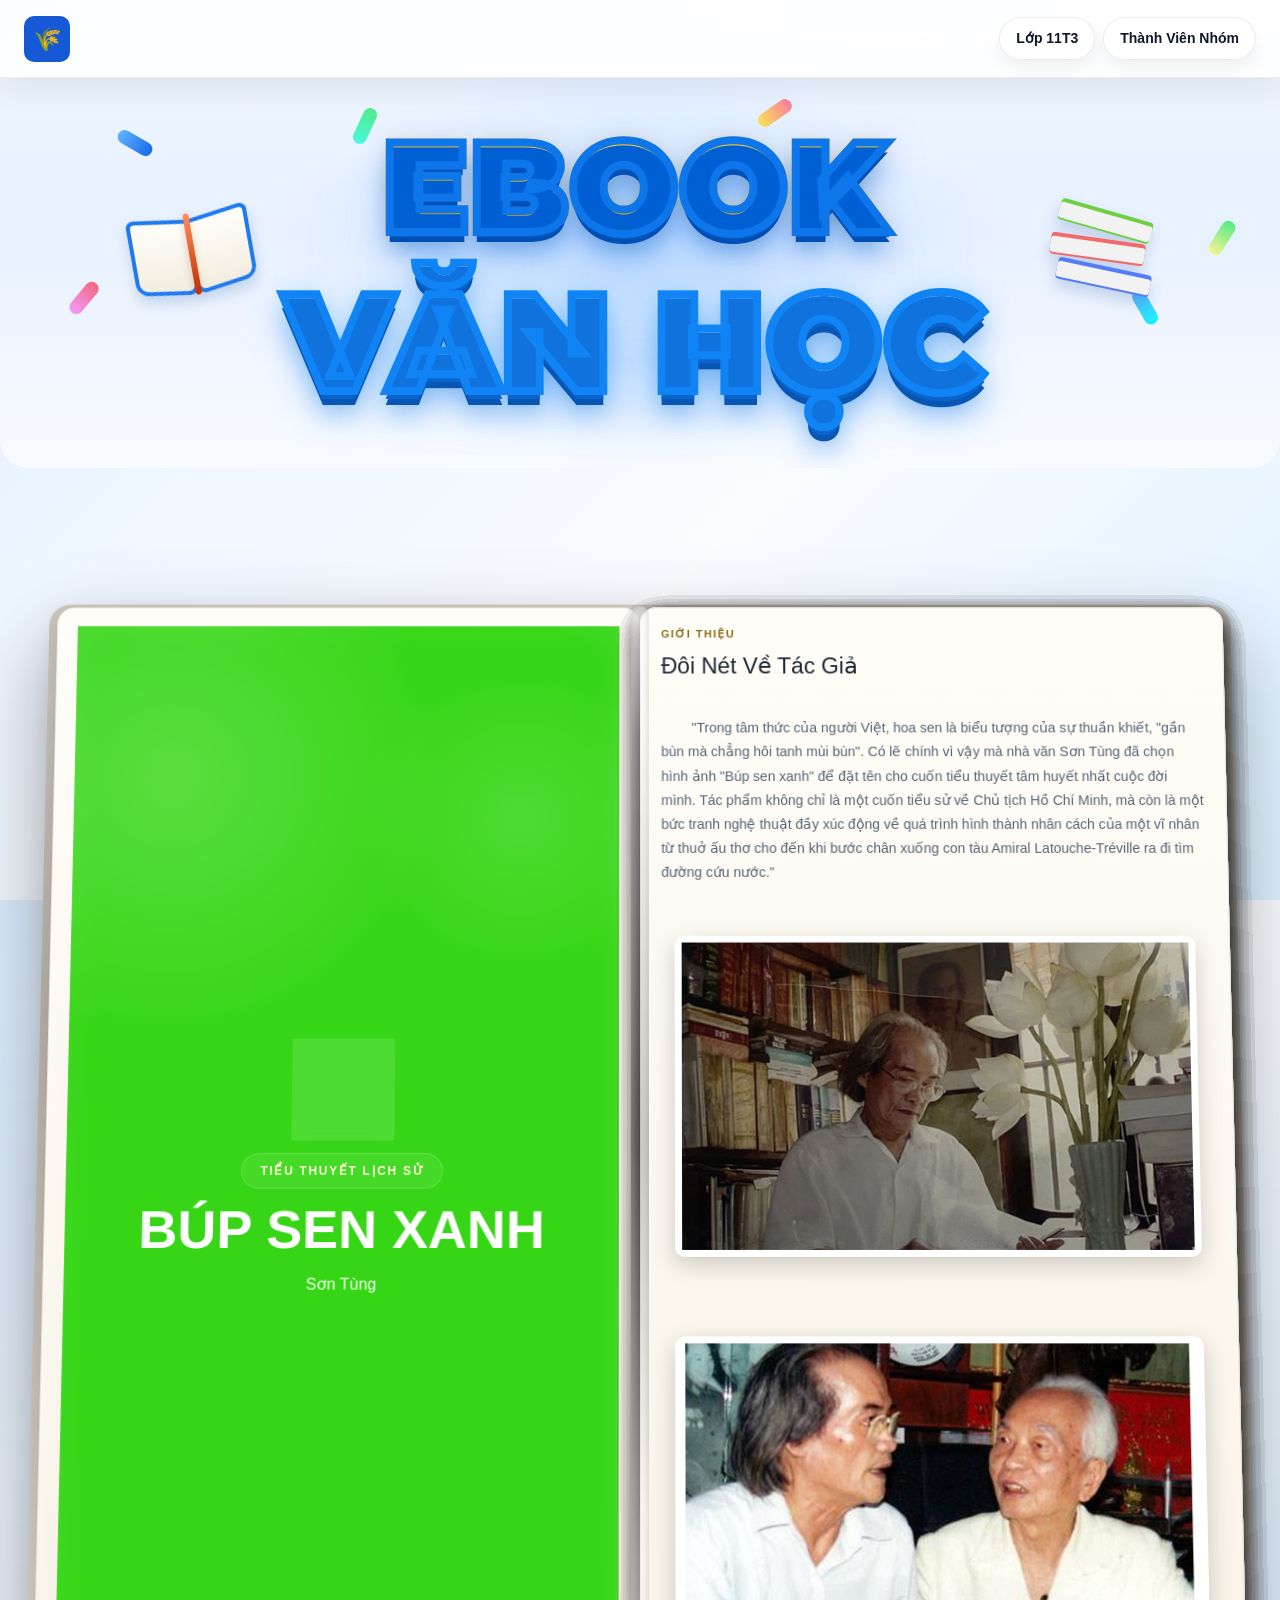
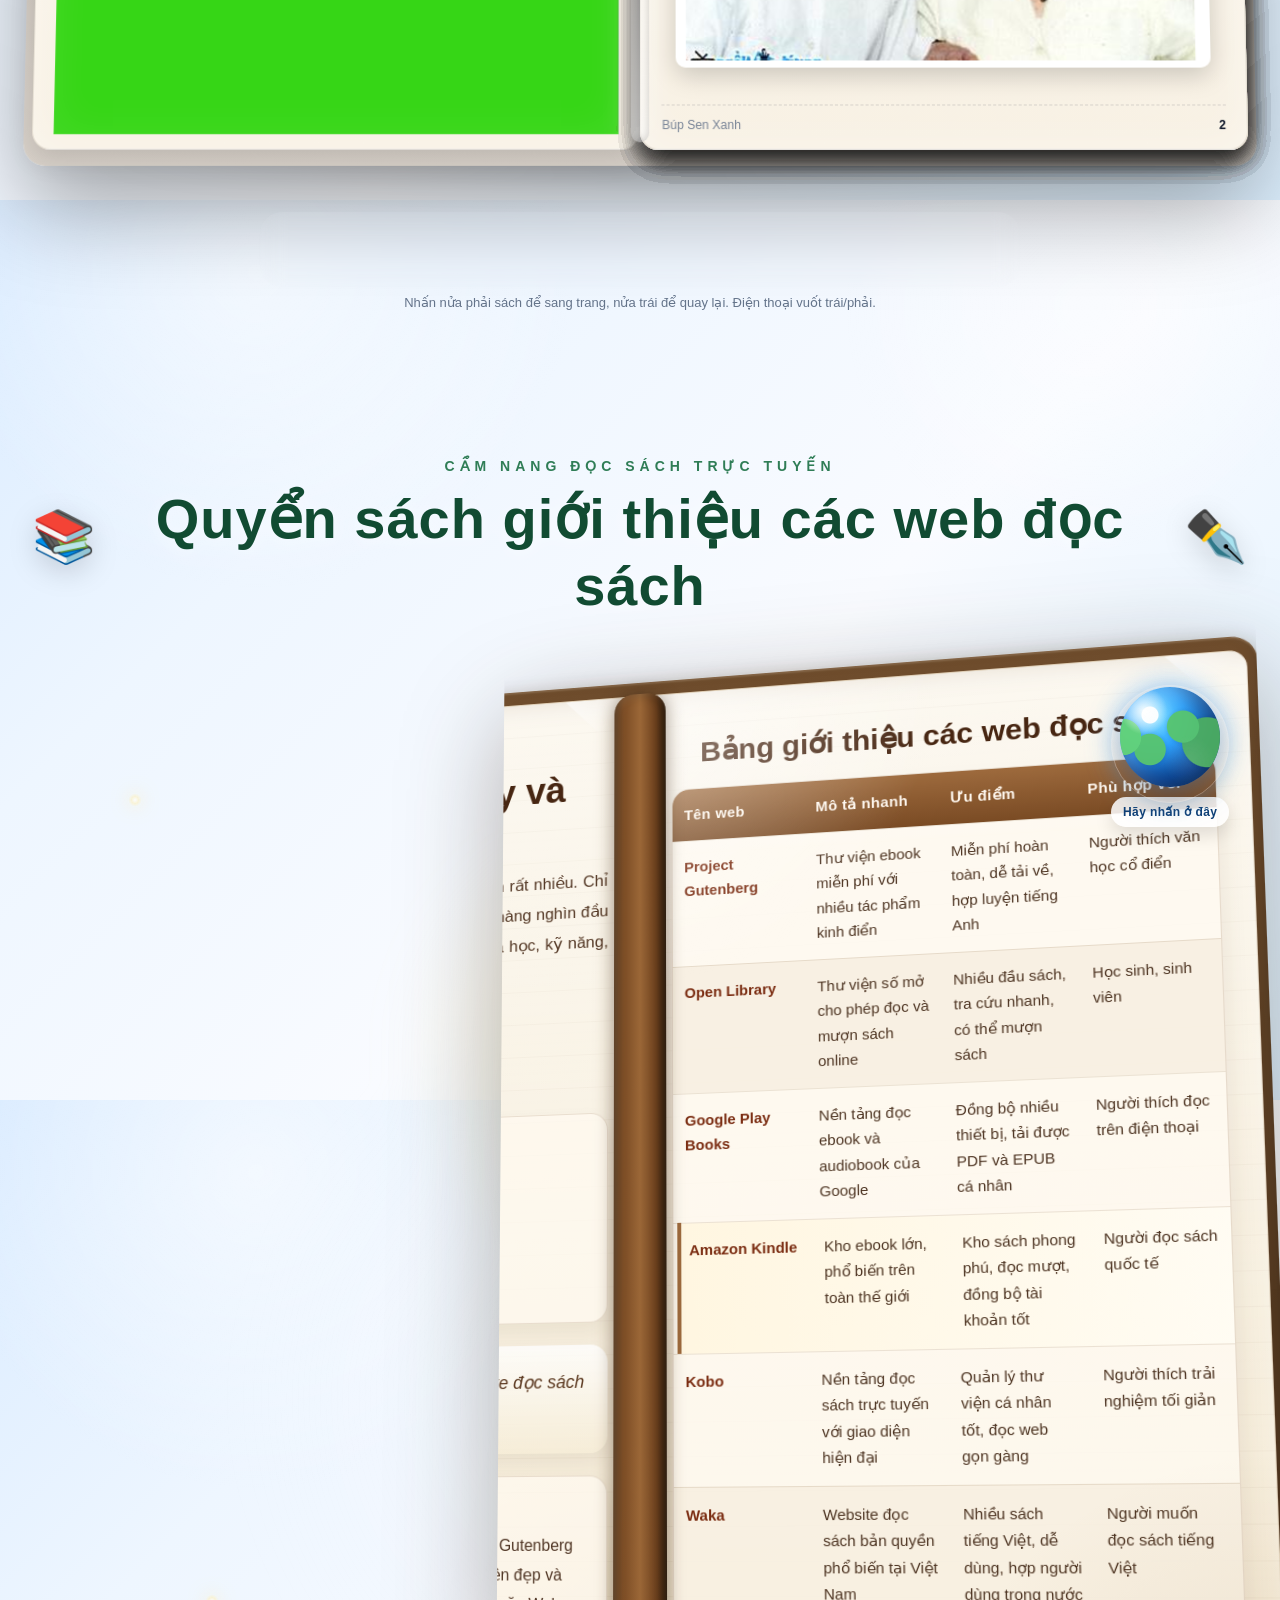
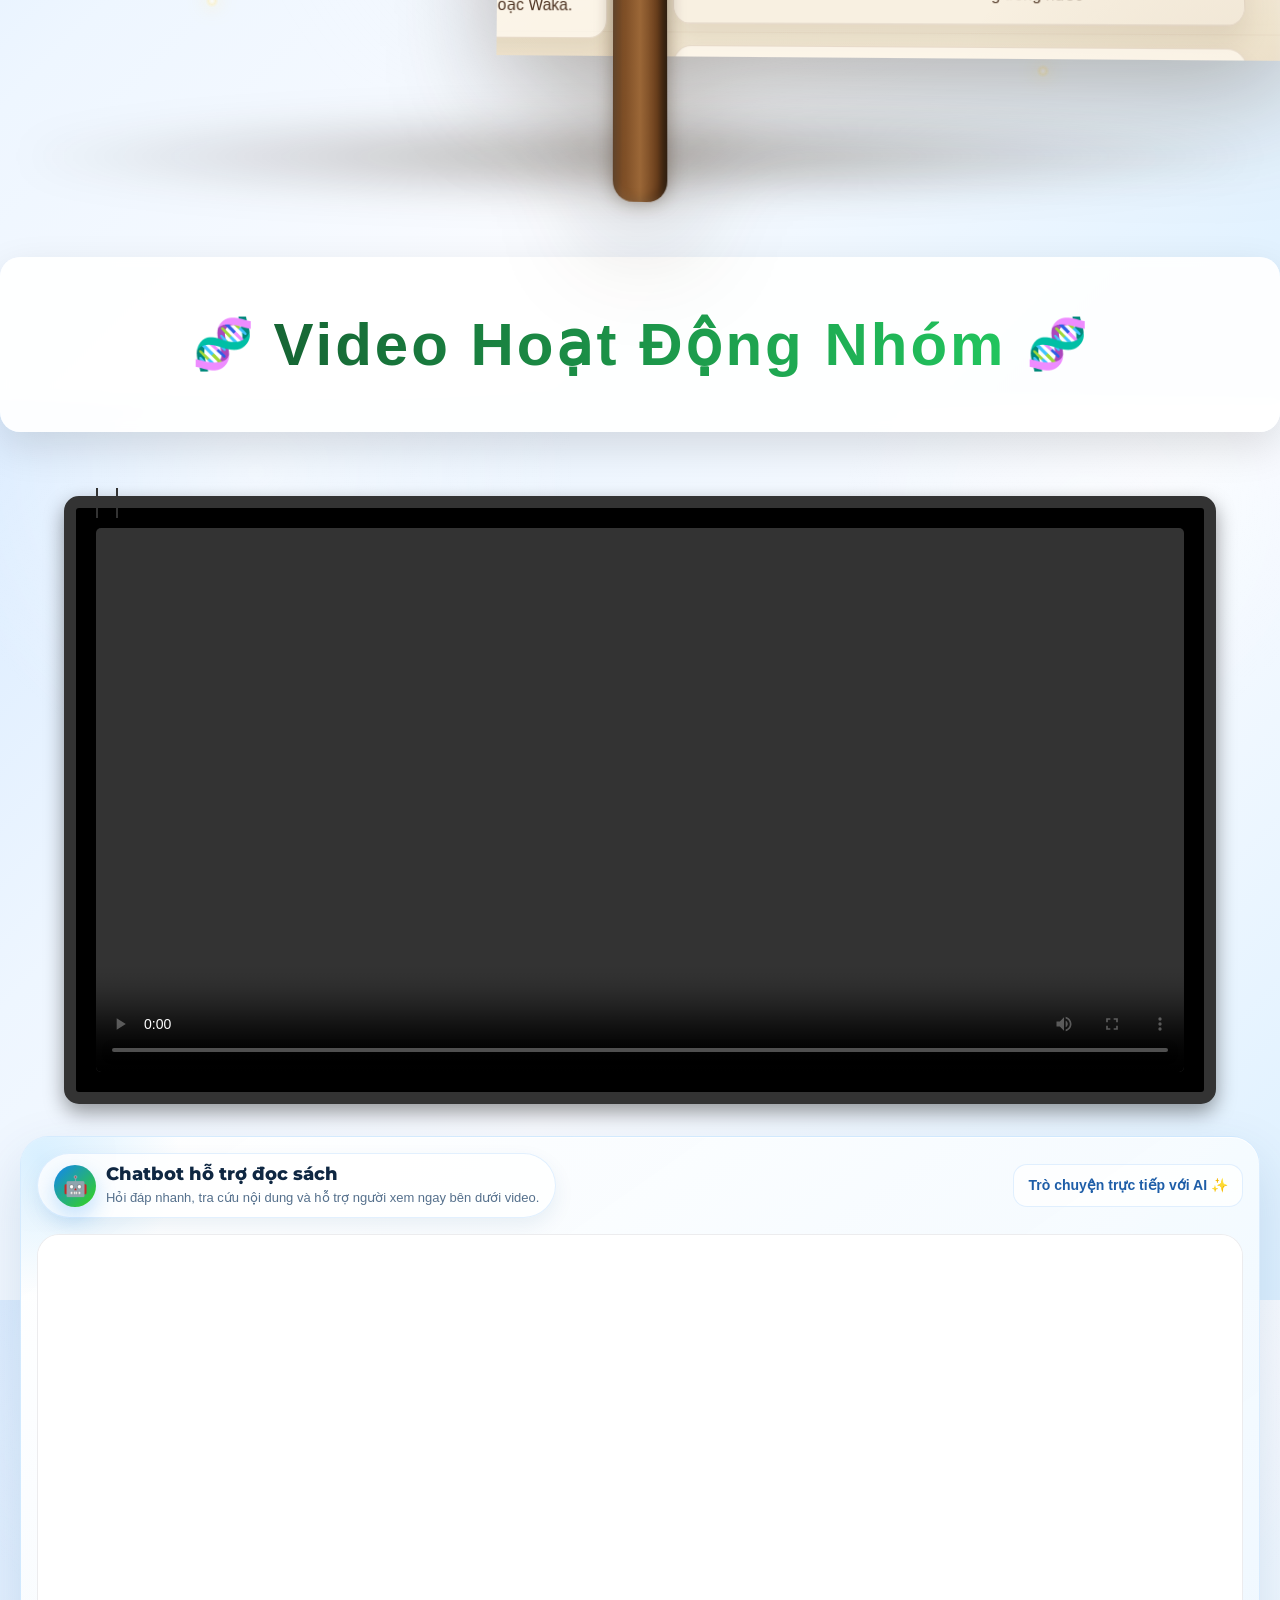
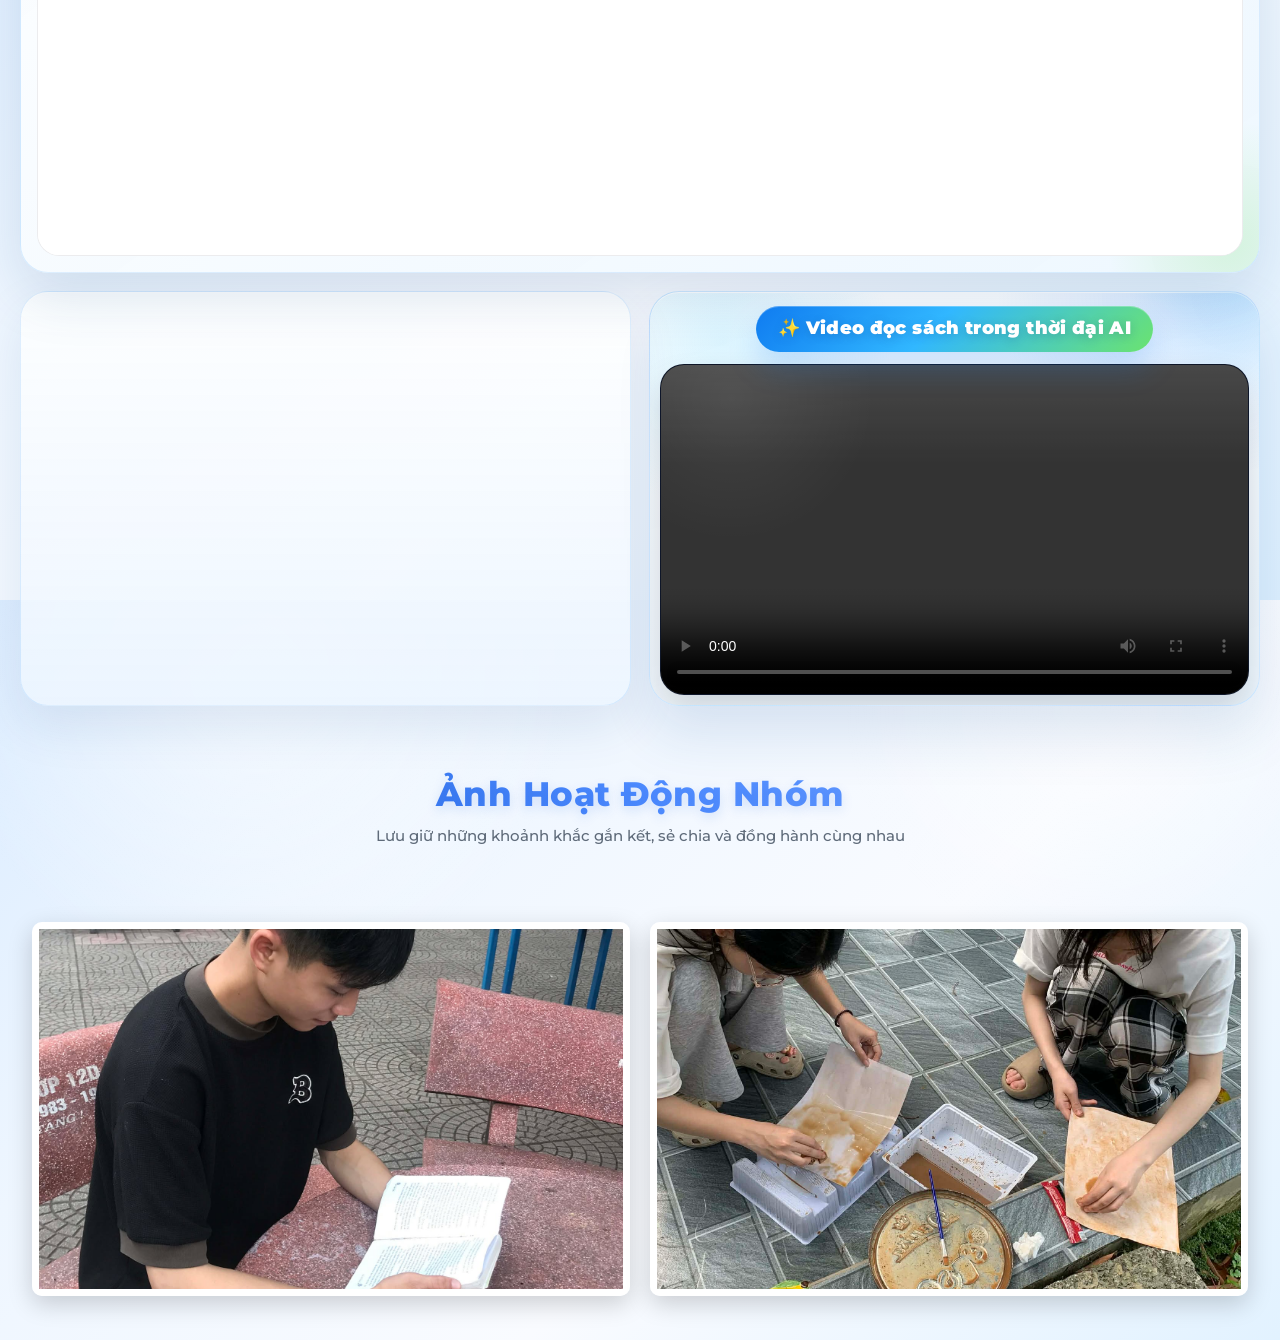
==== commit dacebfc5: "xin" ====
--- a/index.html
+++ b/index.html
@@ -2958,7 +2958,38 @@
         font-size: 13px;
       }
     }
+
+    /* ảnh to */
+    .slider2 {
+      position: relative;
+      width: 80%;
+      max-width: 1000px;
+      aspect-ratio: 16 / 10;
+      overflow: hidden;
+      margin: 20px auto 40px;
+      border: 5px solid #fff;
+      border-radius: 8px;
+      box-shadow: 0 4px 12px rgba(0, 0, 0, 0.25);
+    }
+
+    .title-flex {
+      display: flex;
+      align-items: center;
+      gap: 15px;
+      flex-wrap: wrap;
+    }
+
+    .chapter-title {
+      margin: 0;
+    }
+
+    .sub-inline {
+      font-size: 16px;
+      color: #555;
+    }
   </style>
+</head>
+</style>
 </head>
 
 <body>
@@ -3043,49 +3074,34 @@
     <div class="page-content-static">
       <div class="chapter-kicker">GIỚI THIỆU</div>
       <h3 class="chapter-title">Đôi Nét Về Tác Giả</h3>
-      <p class="lead">"Trong tâm thức của người Việt, hoa sen là biểu tượng của sự thuần khiết, "gần bùn mà chẳng hôi
-        tanh mùi bùn". Có lẽ chính vì vậy mà nhà văn Sơn Tùng đã chọn hình ảnh "Búp sen xanh" để đặt tên cho cuốn tiểu
-        thuyết tâm huyết nhất cuộc đời mình. Tác phẩm không chỉ là một cuốn tiểu sử về Chủ tịch Hồ Chí Minh, mà còn là
-        một bức tranh nghệ thuật đầy xúc động về quá trình hình thành nhân cách của một vĩ nhân từ thuở ấu thơ cho đến
-        khi bước chân xuống con tàu Amiral Latouche-Tréville ra đi tìm đường cứu nước."</p>
+      <p class="lead">
+        "Trong tâm thức của người Việt, hoa sen là biểu tượng của sự thuần khiết, "gần bùn mà chẳng hôi tanh mùi bùn". Có lẽ chính vì vậy mà nhà văn Sơn Tùng đã chọn hình ảnh "Búp sen xanh" để đặt tên cho cuốn tiểu thuyết tâm huyết nhất cuộc đời mình. Tác phẩm không chỉ là một cuốn tiểu sử về Chủ tịch Hồ Chí Minh, mà còn là một bức tranh nghệ thuật đầy xúc động về quá trình hình thành nhân cách của một vĩ nhân từ thuở ấu thơ cho đến khi bước chân xuống con tàu Amiral Latouche-Tréville ra đi tìm đường cứu nước."</p>
       <div class="anhnhom">
         <div class="slider">
-          <img src="/imgalbum/13.jpg" class="slide active">
-          <img src="/imgalbum/14.jpg" class="slide">
-          <img src="/imgalbum/15.jpg" class="slide">
-          <img src="/imgalbum/16.jpg" class="slide">
-          <img src="/imgalbum/17.jpg" class="slide">
-          <img src="/imgalbum/18.jpg" class="slide">
-          <img src="/imgalbum/19.jpg" class="slide">
-          <img src="/imgalbum/20.jpg" class="slide">
-          <img src="/imgalbum/21.jpg" class="slide">
-          <img src="/imgalbum/22.jpg" class="slide">
-          <img src="/imgalbum/23.jpg" class="slide">
-          <img src="/imgalbum/32.jpg" class="slide">
-          <img src="/imgalbum/31.jpg" class="slide">
-          <img src="/imgalbum/30.jpg" class="slide">
-          <img src="/imgalbum/29.jpg" class="slide">
-          <img src="/imgalbum/28.jpg" class="slide">
-          <img src="/imgalbum/27.jpg" class="slide">
-        </div>
-        <div class="slider">
-          <img src="/imgalbum/23.jpg" class="slide active">
-          <img src="/imgalbum/14.jpg" class="slide">
-          <img src="/imgalbum/15.jpg" class="slide">
-          <img src="/imgalbum/24.jpg" class="slide">
-          <img src="/imgalbum/25.jpg" class="slide">
-          <img src="/imgalbum/26.jpg" class="slide">
-          <img src="/imgalbum/27.jpg" class="slide">
-          <img src="/imgalbum/44.jpg" class="slide">
-          <img src="/imgalbum/45.jpg" class="slide">
-          <img src="/imgalbum/46.jpg" class="slide">
-          <img src="/imgalbum/47.jpg" class="slide">
-          <img src="/imgalbum/48.jpg" class="slide">
-          <img src="/imgalbum/49.jpg" class="slide">
-          <img src="/imgalbum/50.jpg" class="slide">
-          <img src="/imgalbum/51.jpg" class="slide">
-          <img src="/imgalbum/52.jpg" class="slide">
-          <img src="/imgalbum/53.jpg" class="slide">
+          <img src="/imgalbum/tg/1.webp" class="slide active">
+          <img src="/imgalbum/tg/2.jpg" class="slide">
+          <img src="/imgalbum/tg/3.jpg" class="slide">
+          <img src="/imgalbum/tg/4.jpg" class="slide">
+          <img src="/imgalbum/tg/5.jpg" class="slide">
+          <img src="/imgalbum/tg/6.jpg" class="slide">
+          <img src="/imgalbum/tg/7.png" class="slide">
+          <img src="/imgalbum/tg/8.jpg" class="slide">
+          <img src="/imgalbum/tg/9.jpg" class="slide">
+          <img src="/imgalbum/tg/10.jpg" class="slide">
+          <img src="/imgalbum/tg/11.png" class="slide">
+        </div>
+        <div class="slider">
+          <img src="/imgalbum/tg/10.jpg" class="slide active">
+          <img src="/imgalbum/tg/9.jpg" class="slide">
+          <img src="/imgalbum/tg/8.jpg" class="slide">
+          <img src="/imgalbum/tg/7.png" class="slide">
+          <img src="/imgalbum/tg/6.jpg" class="slide">
+          <img src="/imgalbum/tg/5.jpg" class="slide">
+          <img src="/imgalbum/tg/4.jpg" class="slide">
+          <img src="/imgalbum/tg/3.jpg" class="slide">
+          <img src="/imgalbum/tg/2.jpg" class="slide">
+          <img src="/imgalbum/tg/1.webp" class="slide">
+          <img src="/imgalbum/tg/11.png" class="slide">
         </div>
       </div>
       <div class="page-footer"><span>Búp Sen Xanh</span><span class="page-no"></span></div>
@@ -3111,11 +3127,24 @@
       </div>
       <div class="anhnhom">
         <div class="slider">
-          <img src="/imgalbum/bacho/bacho1.jpg" class="slide active">
-        </div>
-        <div class="slider">
-          <img src="/imgalbum/bacho/bacho2.jpg" class="slide active">
-        </div>
+          <img src="/imgalbum/sach/1.png" class="slide active">
+        </div>
+        <div class="slider">
+          <img src="/imgalbum/sach/2.jpg" class="slide active">
+        </div>
+      </div>
+      <!-- ảnh to -->
+      <div class="slider2">
+        <img src="/imgalbum/sach/3.jpg" class="slide active">
+        <img src="/imgalbum/sach/sach1.jpg" class="slide">
+        <img src="/imgalbum/sach/sach2.webp" class="slide">
+        <img src="/imgalbum/sach/sach3.jpg" class="slide">
+        <img src="/imgalbum/sach/sach3.webp" class="slide">
+        <img src="/imgalbum/sach/sach4.webp" class="slide">
+        <img src="/imgalbum/sach/sach5.jpg" class="slide">
+        <img src="/imgalbum/sach/sach6.jpg" class="slide">
+        <img src="/imgalbum/sach/sach7.jpg" class="slide">
+        <img src="/imgalbum/sach/sach8.jpg" class="slide">
       </div>
       <div class="page-footer"><span>Búp Sen Xanh</span><span class="page-no"></span></div>
     </div>
@@ -3126,24 +3155,13 @@
       <h3 class="chapter-title">Nội Dung Chính</h3>
       <p class="lead">
         <strong>1. Thời niên thiếu tại quê nhà:</strong>
-        Tác phẩm khắc họa tuổi thơ của Nguyễn Sinh Cung trong không gian quê hương Nghệ An, nơi có làng Sen, làng Chùa
-        giàu truyền thống hiếu học, nghĩa tình và lòng yêu nước. Chính môi trường gia đình và quê hương ấy đã góp phần
-        hình thành ở cậu bé Cung những phẩm chất tốt đẹp đầu tiên như hiếu thảo, chăm học, giàu tình cảm và gắn bó với
-        nhân dân.
+        Tác phẩm khắc họa tuổi thơ của Nguyễn Sinh Cung trong không gian quê hương Nghệ An, nơi có làng Sen, làng Chùa giàu truyền thống hiếu học, nghĩa tình và lòng yêu nước. Chính môi trường gia đình và quê hương ấy đã góp phần hình thành ở cậu bé Cung những phẩm chất tốt đẹp đầu tiên như hiếu thảo, chăm học, giàu tình cảm và gắn bó với nhân dân.
         <strong>2. Nỗi đau và sự trưởng thành:</strong>
-        Khi sống tại Huế, Nguyễn Sinh Cung phải trải qua nhiều biến cố đau thương, đặc biệt là sự ra đi của người mẹ –
-        bà Hoàng Thị Loan. Những mất mát ấy cùng với việc tận mắt chứng kiến cuộc sống cơ cực của nhân dân dưới ách thực
-        dân phong kiến đã khiến anh sớm trưởng thành, biết suy nghĩ sâu sắc hơn về thân phận con người và vận mệnh đất
-        nước.
+        Khi sống tại Huế, Nguyễn Sinh Cung phải trải qua nhiều biến cố đau thương, đặc biệt là sự ra đi của người mẹ – bà Hoàng Thị Loan. Những mất mát ấy cùng với việc tận mắt chứng kiến cuộc sống cơ cực của nhân dân dưới ách thực dân phong kiến đã khiến anh sớm trưởng thành, biết suy nghĩ sâu sắc hơn về thân phận con người và vận mệnh đất nước.
         <strong>3. Quyết định lịch sử:</strong>
-        Sau một thời gian dạy học tại trường Dục Thanh ở Phan Thiết, Nguyễn Tất Thành vào Sài Gòn để tiếp tục tìm hướng
-        đi mới cho mình. Tại đây, anh đã đưa ra quyết định trọng đại: rời bến Nhà Rồng năm 1911 trên con tàu Đô đốc
-        Latouche-Tréville để ra đi tìm con đường giải phóng dân tộc, mở đầu cho hành trình cách mạng vĩ đại sau này.
+        Sau một thời gian dạy học tại trường Dục Thanh ở Phan Thiết, Nguyễn Tất Thành vào Sài Gòn để tiếp tục tìm hướng đi mới cho mình. Tại đây, anh đã đưa ra quyết định trọng đại: rời bến Nhà Rồng năm 1911 trên con tàu Đô đốc Latouche-Tréville để ra đi tìm con đường giải phóng dân tộc, mở đầu cho hành trình cách mạng vĩ đại sau này.
         <strong>4. Điểm đặc biệt của tác phẩm:</strong>
-        Búp sen xanh không xây dựng hình tượng Bác Hồ theo cách xa vời hay thần thánh hóa, mà miêu tả Người như một con
-        người rất đỗi bình dị và gần gũi. Tác phẩm làm nổi bật tình yêu gia đình, sự gắn bó với quê hương, những rung
-        động tình cảm chân thành như với nhân vật Út Huệ, và trên hết là lòng yêu nước sâu nặng luôn cháy bỏng trong
-        trái tim Nguyễn Tất Thành.
+        Búp sen xanh không xây dựng hình tượng Bác Hồ theo cách xa vời hay thần thánh hóa, mà miêu tả Người như một con người rất đỗi bình dị và gần gũi. Tác phẩm làm nổi bật tình yêu gia đình, sự gắn bó với quê hương, những rung động tình cảm chân thành như với nhân vật Út Huệ, và trên hết là lòng yêu nước sâu nặng luôn cháy bỏng trong trái tim Nguyễn Tất Thành.
       </p>
       <div class="page-footer"><span>Búp Sen Xanh</span><span class="page-no"></span></div>
     </div>
@@ -3154,20 +3172,20 @@
       <h3 class="chapter-title">Nội Dung Chính</h3>
       <p class="lead">
         <strong>5. Hành trình nhận thức về con đường cứu nước:</strong>
-        Từ một cậu bé giàu lòng thương người, Nguyễn Sinh Cung dần lớn lên thành Nguyễn Tất Thành với nhận thức ngày
-        càng sâu sắc hơn về thời cuộc. Qua những điều mắt thấy tai nghe, anh hiểu rằng muốn cứu nước, cứu dân thì không
-        thể đi theo những con đường cũ đã thất bại, mà phải tìm ra một hướng đi mới đúng đắn và hiệu quả hơn.
+        Từ một cậu bé giàu lòng thương người, Nguyễn Sinh Cung dần lớn lên thành Nguyễn Tất Thành với nhận thức ngày càng sâu sắc hơn về thời cuộc. Qua những điều mắt thấy tai nghe, anh hiểu rằng muốn cứu nước, cứu dân thì không thể đi theo những con đường cũ đã thất bại, mà phải tìm ra một hướng đi mới đúng đắn và hiệu quả hơn.
         <strong>6. Hình ảnh quê hương và con người Việt Nam:</strong>
-        Tác phẩm không chỉ kể về cuộc đời của nhân vật chính mà còn tái hiện sinh động vẻ đẹp của quê hương đất nước qua
-        các chặng đường Nghệ An, Huế, Phan Thiết, Sài Gòn. Bên cạnh đó là hình ảnh những con người lao động bình dị,
-        giàu nghĩa tình, từ gia đình, thầy giáo, bạn bè đến đồng bào nghèo khổ, tất cả đã góp phần nuôi dưỡng tâm hồn và
-        lý tưởng sống của Nguyễn Tất Thành.
+        Tác phẩm không chỉ kể về cuộc đời của nhân vật chính mà còn tái hiện sinh động vẻ đẹp của quê hương đất nước qua các chặng đường Nghệ An, Huế, Phan Thiết, Sài Gòn. Bên cạnh đó là hình ảnh những con người lao động bình dị, giàu nghĩa tình, từ gia đình, thầy giáo, bạn bè đến đồng bào nghèo khổ, tất cả đã góp phần nuôi dưỡng tâm hồn và lý tưởng sống của Nguyễn Tất Thành.
         <strong>7. Ý nghĩa của nhan đề “Búp sen xanh”:</strong>
-        Nhan đề Búp sen xanh mang ý nghĩa biểu tượng sâu sắc. “Búp sen” gợi hình ảnh tuổi thơ trong sáng, thuần khiết và
-        thanh cao của Nguyễn Sinh Cung; còn màu “xanh” gợi sự sống, niềm tin và sự phát triển. Qua đó, tác phẩm muốn nói
-        đến quá trình lớn lên của một con người vĩ đại từ những điều bình dị nhất của quê hương, gia đình và truyền
-        thống dân tộc.
+        Nhan đề Búp sen xanh mang ý nghĩa biểu tượng sâu sắc. “Búp sen” gợi hình ảnh tuổi thơ trong sáng, thuần khiết và thanh cao của Nguyễn Sinh Cung; còn màu “xanh” gợi sự sống, niềm tin và sự phát triển. Qua đó, tác phẩm muốn nói đến quá trình lớn lên của một con người vĩ đại từ những điều bình dị nhất của quê hương, gia đình và truyền thống dân tộc.
       </p>
+      <div class="anhnhom">
+        <div class="slider">
+          <img src="/imgalbum/sach/sach1.jpg" class="slide active">
+        </div>
+        <div class="slider">
+          <img src="/imgalbum/sach/sach2.webp" class="slide active">
+        </div>
+      </div>
       <div class="page-footer"><span>Búp Sen Xanh</span><span class="page-no"></span></div>
     </div>
 
@@ -3176,23 +3194,21 @@
       <div class="chapter-kicker">Nhân vật trung tâm</div>
       <h3 class="chapter-title"> Nhân vật trung tâm: Nguyễn Sinh Cung (Nguyễn Tất Thành)</h3>
       <p class="lead">
-        Nguyễn Sinh Cung là tên khai sinh thời niên thiếu của Chủ tịch Hồ Chí Minh. Ông sinh ngày 19/5/1890 tại làng
-        Hoàng Trù (quê ngoại), xã Kim Liên, huyện Nam Đàn, tỉnh Nghệ An; mất ngày 2/9/1969 tại Hà Nội. Trong cuộc đời
-        hoạt động, ông còn dùng nhiều tên gọi khác như Nguyễn Tất Thành, Nguyễn Ái Quốc và Hồ Chí Minh.
-        Về gia đình, thân phụ của Nguyễn Sinh Cung là Nguyễn Sinh Sắc (còn gọi Nguyễn Sinh Huy), thân mẫu là Hoàng Thị
-        Loan. Tuổi thơ của ông gắn với vùng Kim Liên, Nam Đàn, Nghệ An, nơi hiện nay còn nhiều di tích lưu niệm về thời
-        niên thiếu của ông. Các tư liệu di tích cũng ghi nhận đây là nơi cậu bé Nguyễn Sinh Cung chào đời và lớn lên
-        trong những năm đầu đời.
-        Khi lớn hơn và bắt đầu đi học, ông đổi tên thành Nguyễn Tất Thành. Về sau, trong quá trình hoạt động cách mạng ở
-        trong nước và quốc tế, ông dùng tên Nguyễn Ái Quốc, rồi Hồ Chí Minh tên gắn liền với sự nghiệp lãnh đạo cách
-        mạng Việt Nam.
+        Nguyễn Sinh Cung là tên khai sinh thời niên thiếu của Chủ tịch Hồ Chí Minh. Ông sinh ngày 19/5/1890 tại làng Hoàng Trù (quê ngoại), xã Kim Liên, huyện Nam Đàn, tỉnh Nghệ An; mất ngày 2/9/1969 tại Hà Nội. Trong cuộc đời hoạt động, ông còn dùng nhiều tên gọi khác như Nguyễn Tất Thành, Nguyễn Ái Quốc và Hồ Chí Minh.
+        Về gia đình, thân phụ của Nguyễn Sinh Cung là Nguyễn Sinh Sắc (còn gọi Nguyễn Sinh Huy), thân mẫu là Hoàng Thị Loan. Tuổi thơ của ông gắn với vùng Kim Liên, Nam Đàn, Nghệ An, nơi hiện nay còn nhiều di tích lưu niệm về thời niên thiếu của ông. Các tư liệu di tích cũng ghi nhận đây là nơi cậu bé Nguyễn Sinh Cung chào đời và lớn lên trong những năm đầu đời.
+        Khi lớn hơn và bắt đầu đi học, ông đổi tên thành Nguyễn Tất Thành. Về sau, trong quá trình hoạt động cách mạng ở trong nước và quốc tế, ông dùng tên Nguyễn Ái Quốc, rồi Hồ Chí Minh tên gắn liền với sự nghiệp lãnh đạo cách mạng Việt Nam.
       </p>
       <div class="anhnhom">
         <div class="slider">
           <img src="/imgalbum/bacho/bacho2.jpg" class="slide active">
+          <img src="/imgalbum/bacho/bacho3.jpg" class="slide">
+          <img src="/imgalbum/bacho/bacho5.jpg" class="slide">
+
         </div>
         <div class="slider">
           <img src="/imgalbum/bacho/bacho1.jpg" class="slide active">
+          <img src="/imgalbum/bacho/bacho4.jpg" class="slide">
+          <img src="/imgalbum/bacho/bacho6.jpg" class="slide">
         </div>
       </div>
       <div class="page-footer"><span>Búp Sen Xanh</span><span class="page-no"></span></div>
@@ -3203,17 +3219,10 @@
       <div class="chapter-kicker">Gia đình – Những người thầy đầu tiên </div>
       <h3 class="chapter-title">Cụ Phó bảng Nguyễn Sinh Sắc (Cha)</h3>
       <p class="lead">
-        Nguyễn Sinh Sắc (còn gọi là Nguyễn Sinh Huy, thường được gọi là cụ Phó bảng) là thân sinh của Chủ tịch Hồ Chí
-        Minh. Theo các tư liệu chính thống về Hồ Chí Minh, ông sinh năm 1862 tại làng Kim Liên (làng Sen), Nam Đàn, Nghệ
-        An và mất năm 1929.
-        Ông xuất thân trong một gia đình nông dân, mồ côi cha mẹ từ nhỏ, sau đó được nhà nho Hoàng Xuân Đường nhận nuôi,
-        cho ăn học. Nhờ thông minh và ham học, ông theo đuổi con đường khoa cử, rồi đỗ Phó bảng năm 1901.
-        Sau khi đỗ đạt, Nguyễn Sinh Sắc từng ra làm quan. Một thời gian sau, ông được điều về làm quan ở Bình Khê, Bình
-        Định. Nhiều tư liệu ghi ông là người có tinh thần yêu nước, thương dân, từng bênh vực người nghèo và chống lại
-        sự áp bức của quan lại, thực dân nên bị cách chức.
-        Về sau, ông vào Nam Bộ sinh sống, dạy học và bốc thuốc chữa bệnh, sống thanh bạch giữa nhân dân. Những năm cuối
-        đời, ông sống ở Cao Lãnh, Đồng Tháp và qua đời tại đó vào ngày 27/11/1929. Hiện nay, khu di tích và phần mộ của
-        ông ở Đồng Tháp là nơi tưởng niệm quan trọng.
+        Nguyễn Sinh Sắc (còn gọi là Nguyễn Sinh Huy, thường được gọi là cụ Phó bảng) là thân sinh của Chủ tịch Hồ Chí Minh. Theo các tư liệu chính thống về Hồ Chí Minh, ông sinh năm 1862 tại làng Kim Liên (làng Sen), Nam Đàn, Nghệ An và mất năm 1929.
+        Ông xuất thân trong một gia đình nông dân, mồ côi cha mẹ từ nhỏ, sau đó được nhà nho Hoàng Xuân Đường nhận nuôi, cho ăn học. Nhờ thông minh và ham học, ông theo đuổi con đường khoa cử, rồi đỗ Phó bảng năm 1901.
+        Sau khi đỗ đạt, Nguyễn Sinh Sắc từng ra làm quan. Một thời gian sau, ông được điều về làm quan ở Bình Khê, Bình Định. Nhiều tư liệu ghi ông là người có tinh thần yêu nước, thương dân, từng bênh vực người nghèo và chống lại sự áp bức của quan lại, thực dân nên bị cách chức.
+        Về sau, ông vào Nam Bộ sinh sống, dạy học và bốc thuốc chữa bệnh, sống thanh bạch giữa nhân dân. Những năm cuối đời, ông sống ở Cao Lãnh, Đồng Tháp và qua đời tại đó vào ngày 27/11/1929. Hiện nay, khu di tích và phần mộ của ông ở Đồng Tháp là nơi tưởng niệm quan trọng.
       </p>
       <div class="anhnhom">
         <div class="slider">
@@ -3231,16 +3240,9 @@
       <div class="chapter-kicker">Gia đình – Những người thầy đầu tiên</div>
       <h3 class="chapter-title">Bà Hoàng Thị Loan (Mẹ)</h3>
       <p class="lead">
-        Bà Hoàng Thị Loan (1868–1901) là thân mẫu của Chủ tịch Hồ Chí Minh. Bà sinh tại làng Hoàng Trù, xã Kim Liên,
-        huyện Nam Đàn, Nghệ An, trong một gia đình nho học; thân sinh là Hoàng Xuân Đường, thân mẫu là Nguyễn Thị Kép.
-        Các tư liệu mô tả bà là người chịu khó, đảm đang, khéo nghề xe tơ dệt vải và am hiểu dân ca Nghệ Tĩnh.
-        Bà kết hôn với Nguyễn Sinh Sắc và sinh các con: Nguyễn Thị Thanh, Nguyễn Sinh Khiêm và Nguyễn Sinh Cung (tên
-        thuở nhỏ của Chủ tịch Hồ Chí Minh). Khi theo chồng vào Huế, bà tiếp tục làm nghề dệt vải để chăm lo gia đình
-        trong hoàn cảnh nhiều thiếu thốn.
-        Năm 1900, bà sinh người con thứ tư là Nguyễn Sinh Xin. Do lao động quá sức và bệnh nặng, bà qua đời vào ngày
-        10/2/1901 (tức 22 tháng Chạp năm Canh Tý), khi còn rất trẻ. Trong nhiều tư liệu chính thống, bà được nhắc đến
-        như hình mẫu người phụ nữ Việt Nam hiền hậu, hy sinh, giàu đức hạnh, có ảnh hưởng sâu sắc đến sự hình thành nhân
-        cách của Chủ tịch Hồ Chí Minh.
+        Bà Hoàng Thị Loan (1868–1901) là thân mẫu của Chủ tịch Hồ Chí Minh. Bà sinh tại làng Hoàng Trù, xã Kim Liên, huyện Nam Đàn, Nghệ An, trong một gia đình nho học; thân sinh là Hoàng Xuân Đường, thân mẫu là Nguyễn Thị Kép.
+        Các tư liệu mô tả bà là người chịu khó, đảm đang, khéo nghề xe tơ dệt vải và am hiểu dân ca Nghệ Tĩnh. Bà kết hôn với Nguyễn Sinh Sắc và sinh các con: Nguyễn Thị Thanh, Nguyễn Sinh Khiêm và Nguyễn Sinh Cung (tên thuở nhỏ của Chủ tịch Hồ Chí Minh). Khi theo chồng vào Huế, bà tiếp tục làm nghề dệt vải để chăm lo gia đình trong hoàn cảnh nhiều thiếu thốn.
+        Năm 1900, bà sinh người con thứ tư là Nguyễn Sinh Xin. Do lao động quá sức và bệnh nặng, bà qua đời vào ngày 10/2/1901 (tức 22 tháng Chạp năm Canh Tý), khi còn rất trẻ. Trong nhiều tư liệu chính thống, bà được nhắc đến như hình mẫu người phụ nữ Việt Nam hiền hậu, hy sinh, giàu đức hạnh, có ảnh hưởng sâu sắc đến sự hình thành nhân cách của Chủ tịch Hồ Chí Minh.
       </p>
       <div class="anhnhom">
         <div class="slider">
@@ -3258,23 +3260,25 @@
       <div class="chapter-kicker">Gia đình – Những người thầy đầu tiên</div>
       <h3 class="chapter-title">Chị Thanh và Anh Khiêm</h3>
       <p class="lead">
-        Chị Thanh là Nguyễn Thị Thanh (1884–1954), chị cả của Chủ tịch Hồ Chí Minh, thường được nhân dân gọi là Bạch
-        Liên nữ sĩ. Bà sinh tại làng Hoàng Trù, Nghệ An, từ nhỏ đã có vốn Hán học, y học, sớm thay mẹ quán xuyến gia
-        đình và nuôi các em khôn lớn. Về sau, bà tham gia các hoạt động yêu nước, có liên hệ với Phan Bội Châu, từng làm
-        liên lạc, quyên góp cho phong trào Đông Du; nhiều lần bị bắt và bị kết án tù khổ sai. Năm 1946, bà ra Hà Nội gặp
-        lại em trai là Chủ tịch Hồ Chí Minh sau nhiều năm xa cách; bà mất vào tháng 3/1954.
-        Anh Khiêm là Nguyễn Sinh Khiêm (tên khác Nguyễn Tất Đạt, 1888–1950), anh trai của Chủ tịch Hồ Chí Minh, thường
-        được gọi là cậu cả Khiêm. Ông sinh tại làng Hoàng Trù, Nghệ An, nổi tiếng thông minh, giỏi chữ Hán, hiểu y học
-        cổ truyền, địa lý và văn học dân gian. Ông từng tham gia phong trào chống thuế Trung Kỳ năm 1908 cùng em trai,
-        sau đó tiếp tục hoạt động yêu nước với chị gái Nguyễn Thị Thanh, mở lớp dạy học, dạy võ, nên nhiều lần bị thực
-        dân Pháp bắt giam và tù đày. Năm 1946, ông cũng ra Hà Nội thăm em trai; ông qua đời năm 1950, hưởng thọ 62 tuổi.
+        Chị Thanh là Nguyễn Thị Thanh (1884–1954), chị cả của Chủ tịch Hồ Chí Minh, thường được nhân dân gọi là Bạch Liên nữ sĩ. Bà sinh tại làng Hoàng Trù, Nghệ An, từ nhỏ đã có vốn Hán học, y học, sớm thay mẹ quán xuyến gia đình và nuôi các em khôn lớn. Về sau, bà tham gia các hoạt động yêu nước, có liên hệ với Phan Bội Châu, từng làm liên lạc, quyên góp cho phong trào Đông Du; nhiều lần bị bắt và bị kết án tù khổ sai. Năm 1946, bà ra Hà Nội gặp lại em trai là Chủ tịch Hồ Chí Minh sau nhiều năm xa cách; bà mất vào tháng 3/1954.
+        Anh Khiêm là Nguyễn Sinh Khiêm (tên khác Nguyễn Tất Đạt, 1888–1950), anh trai của Chủ tịch Hồ Chí Minh, thường được gọi là cậu cả Khiêm. Ông sinh tại làng Hoàng Trù, Nghệ An, nổi tiếng thông minh, giỏi chữ Hán, hiểu y học cổ truyền, địa lý và văn học dân gian. Ông từng tham gia phong trào chống thuế Trung Kỳ năm 1908 cùng em trai, sau đó tiếp tục hoạt động yêu nước với chị gái Nguyễn Thị Thanh, mở lớp dạy học, dạy võ, nên nhiều lần bị thực dân Pháp bắt giam và tù đày. Năm 1946, ông cũng ra Hà Nội thăm em trai; ông qua đời năm 1950, hưởng thọ 62 tuổi.
       </p>
       <div class="anhnhom">
         <div class="slider">
-          <img src="/imgalbum/bacho1.jpg" class="slide active">
-        </div>
-        <div class="slider">
-          <img src="/imgalbum/23.jpg" class="slide active">
+          <img src="/imgalbum/thanhkhiem/tk1.png" class="slide active">
+          <img src="/imgalbum/thanhkhiem/tk3.jpg" class="slide">
+          <img src="/imgalbum/thanhkhiem/tk4.jpg" class="slide">
+          <img src="/imgalbum/thanhkhiem/tk10.jpg" class="slide">
+          <img src="/imgalbum/thanhkhiem/tk6.jpg" class="slide">
+          <img src="/imgalbum/thanhkhiem/tk7.jpg" class="slide">
+        </div>
+        <div class="slider">
+          <img src="/imgalbum/thanhkhiem/tk2.jpg" class="slide active">
+          <img src="/imgalbum/thanhkhiem/tk8.jpg" class="slide">
+          <img src="/imgalbum/thanhkhiem/tk9.jpg" class="slide">
+          <img src="/imgalbum/thanhkhiem/tk2.jpg" class="slide">
+          <img src="/imgalbum/thanhkhiem/tk4.jpg" class="slide">
+          <img src="/imgalbum/thanhkhiem/tk10.jpg" class="slide">
         </div>
       </div>
       <div class="page-footer"><span>Búp Sen Xanh</span><span class="page-no"></span></div>
@@ -3285,24 +3289,18 @@
       <div class="chapter-kicker">Những bóng hồng và tình bạn</div>
       <h3 class="chapter-title">Út Huệ (Lê Thị Huệ)</h3>
       <p class="lead">
-        Út Huệ thường được nhắc với tên Lê Thị Huệ, là nguyên mẫu nhân vật trong tiểu thuyết Búp sen xanh của nhà văn
-        Sơn Tùng. Theo bài viết của QĐND, Út Huệ được kể là kém Nguyễn Tất Thành vài tuổi, sống cùng cha ở khu vực Bến
-        Nhà Rồng; cha làm phu khuân vác, còn cô lo việc cơm nước và nấu ăn giúp một số công nhân độc thân. QĐND cũng
-        thuật lại chi tiết cuộc chia tay trước ngày Nguyễn Tất Thành xuống tàu ra đi tìm đường cứu nước.
-        Một dữ kiện khác khá hay là theo Báo Nhân Dân, nhà văn Sơn Tùng đã dành nhiều năm điền dã, gặp thân nhân của Bác
-        và tìm gặp cả bà Lê Thị Huệ. Bài này cho biết ông xem bà Huệ là người có liên hệ rất đặc biệt với Nguyễn Tất
-        Thành, và từ những tư liệu đó ông xây dựng nên hình tượng Út Huệ trong Búp sen xanh. Báo cũng nêu rằng Búp Sen
-        Xanh ra mắt lần đầu năm 1982 và sau đó được tái bản rất nhiều lần.
-        Tuy nhiên, chỗ này cần viết rất cẩn thận: Út Huệ không nên trình bày như một nhân vật lịch sử đã được xác nhận
-        hoàn toàn theo kiểu sách giáo khoa. Báo Tuổi Trẻ cho biết ngay từ khi Búp sen xanh xuất bản đã có những quan
-        điểm khác nhau về nhân vật Út Huệ; bài báo còn dẫn lời tựa của cố Thủ tướng Phạm Văn Đồng.
+        Út Huệ thường được nhắc với tên Lê Thị Huệ, là nguyên mẫu nhân vật trong tiểu thuyết Búp sen xanh của nhà văn Sơn Tùng. Theo bài viết của QĐND, Út Huệ được kể là kém Nguyễn Tất Thành vài tuổi, sống cùng cha ở khu vực Bến Nhà Rồng; cha làm phu khuân vác, còn cô lo việc cơm nước và nấu ăn giúp một số công nhân độc thân. QĐND cũng thuật lại chi tiết cuộc chia tay trước ngày Nguyễn Tất Thành xuống tàu ra đi tìm đường cứu nước.
+        Một dữ kiện khác khá hay là theo Báo Nhân Dân, nhà văn Sơn Tùng đã dành nhiều năm điền dã, gặp thân nhân của Bác và tìm gặp cả bà Lê Thị Huệ. Bài này cho biết ông xem bà Huệ là người có liên hệ rất đặc biệt với Nguyễn Tất Thành, và từ những tư liệu đó ông xây dựng nên hình tượng Út Huệ trong Búp sen xanh. Báo cũng nêu rằng Búp Sen Xanh ra mắt lần đầu năm 1982 và sau đó được tái bản rất nhiều lần.
+        Tuy nhiên, chỗ này cần viết rất cẩn thận: Út Huệ không nên trình bày như một nhân vật lịch sử đã được xác nhận hoàn toàn theo kiểu sách giáo khoa. Báo Tuổi Trẻ cho biết ngay từ khi Búp sen xanh xuất bản đã có những quan điểm khác nhau về nhân vật Út Huệ; bài báo còn dẫn lời tựa của cố Thủ tướng Phạm Văn Đồng.
       </p>
       <div class="anhnhom">
         <div class="slider">
-          <img src="/imgalbum/bacho1.jpg" class="slide active">
-        </div>
-        <div class="slider">
-          <img src="/imgalbum/23.jpg" class="slide active">
+          <img src="/imgalbum/ny/1.jpg" class="slide active">
+          <img src="/imgalbum/ny/3.jpg" class="slide">
+        </div>
+        <div class="slider">
+          <img src="/imgalbum/ny/2.jpg" class="slide active">
+          <img src="/imgalbum/ny/4.jpg" class="slide">
         </div>
       </div>
       <div class="page-footer"><span>Búp Sen Xanh</span><span class="page-no"></span></div>
@@ -3314,27 +3312,18 @@
       <div class="chapter-kicker">Những bóng hồng và tình bạn</div>
       <h3 class="chapter-title">Các bạn đồng môn và thầy giáo</h3>
       <p class="lead">
-        Thầy Vương Thúc Quý: sau năm 1901, Nguyễn Tất Thành được cha gửi học chữ Hán với thầy ở làng Kim Liên. Nhà thầy
-        Quý là nơi nhiều sĩ phu yêu nước lui tới, nên từ nhỏ Thành đã được nghe bàn luận về thời cuộc.
-        Thầy Hoàng Thông: khi học ở Trường Quốc học Huế, Nguyễn Tất Thành được tiếp xúc với những thầy có tư tưởng tiến
-        bộ; các tài liệu của Bảo tàng Hồ Chí Minh và Bảo tàng Hồ Chí Minh TP Huế đều nhắc đến thầy Hoàng Thông như một
-        người thầy yêu nước, dạy Hán văn và có ảnh hưởng đến tư tưởng của Nguyễn Tất Thành.
-        Thầy Lê Văn Miến (còn gọi Lê Huy Miến): là thầy dạy vẽ/Pháp văn ở Quốc học Huế, được ghi nhận là một trong những
-        người thầy có ảnh hưởng rõ đến tầm nhìn và ý thức thời cuộc của Nguyễn Tất Thành.
-        Về bạn đồng môn, cái tên có cơ sở tư liệu rõ nhất mà mình tìm được là Diệp Văn Kỳ. Một bài nghiên cứu của Bảo
-        tàng Hồ Chí Minh TP Huế, dẫn theo tài liệu lưu trữ tại Khu di tích Nguyễn Sinh Sắc, ghi Diệp Văn Kỳ “lúc còn ở
-        Huế là học trò của cụ Phó Bảng, bạn với Nguyễn Tất Thành”.
-        Ngoài ra, các tên như Lê Thị Hạnh, Công tôn nữ Huệ Minh, hoặc Út Huệ thường xuất hiện trong hồi ức, bài báo, và
-        đặc biệt trong mạch văn học hóa quanh Búp sen xanh. Vì vậy, nếu bạn làm bài học lịch sử, nên ghi đây là những
-        nhân vật “thường được nhắc đến trong tư liệu hồi ức/văn học”, không nên khẳng định cứng như dữ kiện sử học đã
-        thống nhất hoàn toàn.
+        <strong>Thầy Vương Thúc Quý</strong>: sau năm 1901, Nguyễn Tất Thành được cha gửi học chữ Hán với thầy ở làng Kim Liên. Nhà thầy Quý là nơi nhiều sĩ phu yêu nước lui tới, nên từ nhỏ Thành đã được nghe bàn luận về thời cuộc.
+        <strong>Thầy Hoàng Thông</strong>: khi học ở Trường Quốc học Huế, Nguyễn Tất Thành được tiếp xúc với những thầy có tư tưởng tiến bộ; các tài liệu của Bảo tàng Hồ Chí Minh và Bảo tàng Hồ Chí Minh TP Huế đều nhắc đến thầy Hoàng Thông như một người thầy yêu nước, dạy Hán văn và có ảnh hưởng đến tư tưởng của Nguyễn Tất Thành.
+        <strong>Thầy Lê Văn Miến</strong> (còn gọi Lê Huy Miến): là thầy dạy vẽ/Pháp văn ở Quốc học Huế, được ghi nhận là một trong những người thầy có ảnh hưởng rõ đến tầm nhìn và ý thức thời cuộc của Nguyễn Tất Thành.
+        Về bạn đồng môn, cái tên có cơ sở tư liệu rõ nhất mà mình tìm được là <strong>Diệp Văn Kỳ</strong>. Một bài nghiên cứu của Bảo tàng Hồ Chí Minh TP Huế, dẫn theo tài liệu lưu trữ tại Khu di tích Nguyễn Sinh Sắc, ghi Diệp Văn Kỳ “lúc còn ở Huế là học trò của cụ Phó Bảng, bạn với Nguyễn Tất Thành”.
+        Ngoài ra, các tên như <strong>Lê Thị Hạnh</strong>, <strong>Công tôn nữ Huệ Minh</strong>, hoặc <strong>Út Huệ</strong> thường xuất hiện trong hồi ức, bài báo, và đặc biệt trong mạch văn học hóa quanh Búp sen xanh. Vì vậy, nếu bạn làm bài học lịch sử, nên ghi đây là những nhân vật “thường được nhắc đến trong tư liệu hồi ức/văn học”, không nên khẳng định cứng như dữ kiện sử học đã thống nhất hoàn toàn.
       </p>
       <div class="anhnhom">
         <div class="slider">
-          <img src="/imgalbum/bacho1.jpg" class="slide active">
-        </div>
-        <div class="slider">
-          <img src="/imgalbum/23.jpg" class="slide active">
+          <img src="/imgalbum/thayco/tc1.jpg" class="slide active">
+        </div>
+        <div class="slider">
+          <img src="/imgalbum/thayco/tc2.jpg" class="slide active">
         </div>
       </div>
       <div class="page-footer"><span>Búp Sen Xanh</span><span class="page-no"></span></div>
@@ -3345,19 +3334,9 @@
       <div class="chapter-kicker">Nhân vật phụ và quần chúng</div>
       <h3 class="chapter-title">Nhân vật phụ và quần chúng</h3>
       <p class="lead">
-        Nhân vật phụ trong Búp sen xanh có thể chia thành 3 nhóm: người thân trong gia đình, thầy giáo – bạn học, và
-        những người yêu nước xuất hiện quanh Nguyễn Tất Thành. Ở nhóm thầy – bạn, thầy Vương Thức Quý là người dạy dỗ,
-        tiễn Côn và anh Khiêm trước lúc vào Huế, còn tặng sách cho hai học trò; Võ Liêm Sơn là bạn học thường cùng Thành
-        tranh luận; Điền và Thuyến là hai người bạn quê chạy theo tiễn Côn, mang khoai, gương sen và cả búp sen xanh làm
-        kỷ vật.
-        Ở nhóm người thân, chị Thanh hiện lên là người chị giàu tình thương, cùng Côn chăm bà ngoại, lo toan việc nhà,
-        và có cảnh đứng lặng bên bờ đầm sen khi cha cùng hai em rời quê. Anh Khiêm cũng được nhắc như người anh trong
-        gia đình, thường đi cùng Côn trong nhiều sinh hoạt và được đặt song song với chị Thanh như tấm gương để Côn noi
-        theo.
-        Nhân vật quần chúng không chỉ làm nền mà còn tạo ra không khí lịch sử – xã hội rất rõ. Đó là dân làng Sen và
-        người thân đứng tiễn cha con ông Sắc rời quê; là dân kinh đô Huế lập bàn thờ, mặc chỉnh tề, khóc và quỳ hai bên
-        đường khi tiễn vua Thành Thái; và là những đoàn dân nghèo chân đất, áo rách kéo đến tòa khâm đòi bỏ sưu, giảm
-        thuế, bỏ bắt xâu. Trong cảnh ấy, Nguyễn Tất Thành còn gọi các bạn học đi cùng để thông ngôn, ủng hộ bà con.
+        Nhân vật phụ trong Búp sen xanh có thể chia thành 3 nhóm: người thân trong gia đình, thầy giáo – bạn học, và những người yêu nước xuất hiện quanh Nguyễn Tất Thành. Ở nhóm thầy – bạn, thầy Vương Thức Quý là người dạy dỗ, tiễn Côn và anh Khiêm trước lúc vào Huế, còn tặng sách cho hai học trò; Võ Liêm Sơn là bạn học thường cùng Thành tranh luận; Điền và Thuyến là hai người bạn quê chạy theo tiễn Côn, mang khoai, gương sen và cả búp sen xanh làm kỷ vật.
+        Ở nhóm người thân, chị Thanh hiện lên là người chị giàu tình thương, cùng Côn chăm bà ngoại, lo toan việc nhà, và có cảnh đứng lặng bên bờ đầm sen khi cha cùng hai em rời quê. Anh Khiêm cũng được nhắc như người anh trong gia đình, thường đi cùng Côn trong nhiều sinh hoạt và được đặt song song với chị Thanh như tấm gương để Côn noi theo.
+        Nhân vật quần chúng không chỉ làm nền mà còn tạo ra không khí lịch sử – xã hội rất rõ. Đó là dân làng Sen và người thân đứng tiễn cha con ông Sắc rời quê; là dân kinh đô Huế lập bàn thờ, mặc chỉnh tề, khóc và quỳ hai bên đường khi tiễn vua Thành Thái; và là những đoàn dân nghèo chân đất, áo rách kéo đến tòa khâm đòi bỏ sưu, giảm thuế, bỏ bắt xâu. Trong cảnh ấy, Nguyễn Tất Thành còn gọi các bạn học đi cùng để thông ngôn, ủng hộ bà con.
       </p>
       <div class="anhnhom">
         <div class="slider">
@@ -3382,10 +3361,14 @@
         Nghĩa tình: Tình làng nghĩa xóm, nỗi đau trước cảnh nước mất nhà tan của những người lao động nghèo khổ.</p>
       <div class="anhnhom">
         <div class="slider">
-          <img src="/imgalbum/bacho1.jpg" class="slide active">
-        </div>
-        <div class="slider">
-          <img src="/imgalbum/23.jpg" class="slide active">
+          <img src="/imgalbum/bacho/bacho8.jpg" class="slide active">
+          <img src="/imgalbum/bacho/bacho9.jpg" class="slide">
+          <img src="/imgalbum/bacho/bacho10.jpg" class="slide">
+        </div>
+        <div class="slider">
+          <img src="/imgalbum/bacho/bacho7.jpg" class="slide active">
+          <img src="/imgalbum/bacho/bacho11.jpg" class="slide">
+          <img src="/imgalbum/bacho/bacho6.jpg" class="slide">
         </div>
       </div>
       <div class="page-footer"><span>Búp Sen Xanh</span><span class="page-no"></span></div>
@@ -3396,8 +3379,7 @@
       <div class="chapter-kicker">Tư tưởng của tác phẩm "Búp sen xanh" mà nhà văn Sơn Tùng muốn gửi gắm</div>
       <h3 class="chapter-title">Sự lựa chọn khác biệt và độc lập</h3>
       <p class="lead">
-        Trong khi các bậc tiền bối chọn con đường dựa vào ngoại bang hoặc bạo động tức thời, tư tưởng của chàng thanh
-        niên Nguyễn Tất Thành trong truyện thể hiện sự tự lực và thực tiễn:
+        Trong khi các bậc tiền bối chọn con đường dựa vào ngoại bang hoặc bạo động tức thời, tư tưởng của chàng thanh niên Nguyễn Tất Thành trong truyện thể hiện sự tự lực và thực tiễn:
 
         Muốn cứu nước phải hiểu rõ kẻ thù.
 
@@ -3406,10 +3388,14 @@
         Đây là tư tưởng về sự đổi mới, không rập khuôn theo lối mòn.</p>
       <div class="anhnhom">
         <div class="slider">
-          <img src="/imgalbum/bacho1.jpg" class="slide active">
-        </div>
-        <div class="slider">
-          <img src="/imgalbum/23.jpg" class="slide active">
+          <img src="/imgalbum/sach/sach8.jpg" class="slide active">
+          <img src="/imgalbum/sach/sach7.jpg" class="slide">
+          <img src="/imgalbum/sach/sach6.jpg" class="slide">
+        </div>
+        <div class="slider">
+          <img src="/imgalbum/bacho/bacho13.jpg" class="slide active">
+          <img src="/imgalbum/bacho/bacho12.jpg" class="slide">
+          <img src="/imgalbum/bacho/bacho3.jpg" class="slide">
         </div>
       </div>
       <div class="page-footer"><span>Búp Sen Xanh</span><span class="page-no"></span></div>
@@ -3420,19 +3406,25 @@
       <div class="chapter-kicker">Tư tưởng của tác phẩm "Búp sen xanh" mà nhà văn Sơn Tùng muốn gửi gắm</div>
       <h3 class="chapter-title">Triết lý "Gần bùn mà chẳng hôi tanh mùi bùn</h3>
       <p class="lead">
-        Dù sống trong thời kỳ xã hội thuộc địa đầy cám dỗ và nhiễu nhương, nhân vật vẫn giữ trọn đạo đức, sự khiêm
-        nhường và lòng yêu đồng bào sắt son.
+        Dù sống trong thời kỳ xã hội thuộc địa đầy cám dỗ và nhiễu nhương, nhân vật vẫn giữ trọn đạo đức, sự khiêm nhường và lòng yêu đồng bào sắt son.
 
         Hình ảnh búp sen chính là biểu tượng cho tâm hồn tinh khiết, luôn hướng về phía ánh sáng.
 
-        Tư tưởng tác phẩm là lời khẳng định rằng: Lòng yêu nước nồng nàn kết hợp với một nhân cách đạo đức sáng ngời và
-        ý chí học hỏi không ngừng chính là chìa khóa để thay đổi vận mệnh dân tộc.</p>
+        Tư tưởng tác phẩm là lời khẳng định rằng: Lòng yêu nước nồng nàn kết hợp với một nhân cách đạo đức sáng ngời và ý chí học hỏi không ngừng chính là chìa khóa để thay đổi vận mệnh dân tộc.</p>
       <div class="anhnhom">
         <div class="slider">
-          <img src="/imgalbum/bacho1.jpg" class="slide active">
-        </div>
-        <div class="slider">
-          <img src="/imgalbum/23.jpg" class="slide active">
+          <img src="/imgalbum/sach/sach3.jpg" class="slide active">
+          <img src="/imgalbum/bacho/bacho2.jpg" class="slide">
+          <img src="/imgalbum/sach/sach4.webp" class="slide">
+          <img src="/imgalbum/bacho//bacho7.jpg" class="slide">
+          <img src="/imgalbum/bacho/bacho9.jpg" class="slide">
+        </div>
+        <div class="slider">
+          <img src="/imgalbum/bacho/bacho5.jpg" class="slide active">
+          <img src="/imgalbum/sach/sach3.webp" class="slide">
+          <img src="/imgalbum/bacho/bacho4.jpg" class="slide">
+          <img src="/imgalbum/sach/sach6.jpg" class="slide">
+          <img src="/imgalbum/bacho/bacho3.jpg" class="slide">
         </div>
       </div>
       <div class="page-footer"><span>Búp Sen Xanh</span><span class="page-no"></span></div>
@@ -3443,18 +3435,22 @@
       <div class="chapter-kicker">Chương I – Thời thơ ấu</div>
       <h3 class="chapter-title">Thời thơ ấu</h3>
       <p class="lead">
-        Nguyễn Sinh Cung sinh ra trong một gia đình nhà nho yêu nước ở quê Nghệ An. Tuổi thơ của cậu gắn liền với làng
-        Sen, với những cánh đồng, hồ sen, mái nhà tranh và tình thương của cha mẹ, anh chị. Cha là cụ Nguyễn Sinh Sắc,
-        người nghiêm khắc nhưng giàu lòng thương dân; mẹ là bà Hoàng Thị Loan, người phụ nữ hiền hậu, tần tảo, giàu đức
-        hy sinh. Chính trong mái ấm ấy, Nguyễn Sinh Cung lớn lên giữa tình yêu thương gia đình, lời dạy về đạo lý làm
-        người và những câu chuyện về cuộc sống cơ cực của nhân dân dưới ách đô hộ.
+        Nguyễn Sinh Cung sinh ra trong một gia đình nhà nho yêu nước ở quê Nghệ An. Tuổi thơ của cậu gắn liền với làng Sen, với những cánh đồng, hồ sen, mái nhà tranh và tình thương của cha mẹ, anh chị. Cha là cụ Nguyễn Sinh Sắc, người nghiêm khắc nhưng giàu lòng thương dân; mẹ là bà Hoàng Thị Loan, người phụ nữ hiền hậu, tần tảo, giàu đức hy sinh. Chính trong mái ấm ấy, Nguyễn Sinh Cung lớn lên giữa tình yêu thương gia đình, lời dạy về đạo lý làm người và những câu chuyện về cuộc sống cơ cực của nhân dân dưới ách đô hộ.
       </p>
       <div class="anhnhom">
         <div class="slider">
-          <img src="/imgalbum/bacho1.jpg" class="slide active">
-        </div>
-        <div class="slider">
-          <img src="/imgalbum/23.jpg" class="slide active">
+          <img src="/imgalbum/bacho/bacho11.jpg" class="slide active">
+          <img src="/imgalbum/bacho/bacho8.jpg" class="slide">
+          <img src="/imgalbum/bacho/bacho4.jpg" class="slide">
+          <img src="/imgalbum/thayco/tc2.jpg" class="slide">
+          <img src="/imgalbum/sach/sach5.jpg" class="slide">
+        </div>
+        <div class="slider">
+          <img src="/imgalbum/sach/3.jpg" class="slide active">
+          <img src="/imgalbum/bacho/bacho3.jpg" class="slide">
+          <img src="/imgalbum/sach/sach2.webp" class="slide">
+          <img src="/imgalbum/sach/sach4.webp" class="slide">
+          <img src="/imgalbum/bacho/bacho7.jpg" class="slide">
         </div>
       </div>
       <div class="page-footer"><span>Búp Sen Xanh</span><span class="page-no"></span></div>
@@ -3465,18 +3461,22 @@
       <div class="chapter-kicker">Chương I – Thời thơ ấu</div>
       <h3 class="chapter-title">Thời thơ ấu</h3>
       <p class="lead">
-        Từ nhỏ, Nguyễn Sinh Cung đã là một cậu bé thông minh, ham hiểu biết và rất giàu tình cảm. Cậu thích nghe cha
-        giảng chữ, nghe người lớn nói chuyện thời cuộc, lại rất gần gũi với bạn bè và bà con xóm làng. Tuổi thơ của cậu
-        không chỉ có niềm vui trong sáng mà còn sớm tiếp xúc với nỗi khổ của người dân nghèo. Những hình ảnh đó khiến
-        tâm hồn cậu sớm biết suy nghĩ, biết thương người và biết trăn trở. Tác phẩm cho thấy Nguyễn Sinh Cung tuy còn
-        nhỏ nhưng đã có nét khác biệt: ít vô tư hơn, hay quan sát và luôn muốn hiểu vì sao dân mình khổ.
+        Từ nhỏ, Nguyễn Sinh Cung đã là một cậu bé thông minh, ham hiểu biết và rất giàu tình cảm. Cậu thích nghe cha giảng chữ, nghe người lớn nói chuyện thời cuộc, lại rất gần gũi với bạn bè và bà con xóm làng. Tuổi thơ của cậu không chỉ có niềm vui trong sáng mà còn sớm tiếp xúc với nỗi khổ của người dân nghèo. Những hình ảnh đó khiến tâm hồn cậu sớm biết suy nghĩ, biết thương người và biết trăn trở. Tác phẩm cho thấy Nguyễn Sinh Cung tuy còn nhỏ nhưng đã có nét khác biệt: ít vô tư hơn, hay quan sát và luôn muốn hiểu vì sao dân mình khổ.
       </p>
       <div class="anhnhom">
         <div class="slider">
-          <img src="/imgalbum/bacho1.jpg" class="slide active">
-        </div>
-        <div class="slider">
-          <img src="/imgalbum/23.jpg" class="slide active">
+          <img src="/imgalbum/sac/sac2.jpg" class="slide active">
+          <img src="/imgalbum/bacho/bacho4.jpg" class="slide">
+          <img src="/imgalbum/bacho/bacho1.jpg" class="slide">
+          <img src="/imgalbum/bacho/bacho7.jpg" class="slide">
+          <img src="/imgalbum/bacho/bacho12.jpg" class="slide">
+        </div>
+        <div class="slider">
+          <img src="/imgalbum/thayco/tc1.jpg" class="slide active">
+          <img src="/imgalbum/loan/lo1.jpg" class="slide">
+          <img src="/imgalbum/bacho/bacho5.jpg" class="slide">
+          <img src="/imgalbum/bacho/bacho3.jpg" class="slide">
+          <img src="/imgalbum/bacho/bacho13.jpg" class="slide">
         </div>
       </div>
       <div class="page-footer"><span>Búp Sen Xanh</span><span class="page-no"></span></div>
@@ -3487,18 +3487,22 @@
       <div class="chapter-kicker">Chương I – Thời thơ ấu</div>
       <h3 class="chapter-title">Thời thơ ấu</h3>
       <p class="lead">
-        Biến cố lớn nhất của tuổi thơ Nguyễn Sinh Cung là sự mất mát trong gia đình, đặc biệt là khi mẹ qua đời. Nỗi đau
-        ấy khiến cậu sớm phải trưởng thành, biết chia sẻ gánh nặng với người thân và sống sâu sắc hơn. Cái chết của
-        người mẹ hiền không chỉ để lại khoảng trống trong lòng cậu bé mà còn làm cho tình thương yêu gia đình trở nên
-        thiêng liêng hơn bao giờ hết. Từ đó, Nguyễn Sinh Cung càng thêm gắn bó với cha, chị Thanh, anh Khiêm và càng
-        thấm thía sự vất vả, bất hạnh của con người trong cuộc đời nghèo khó, mất mát.
+        Biến cố lớn nhất của tuổi thơ Nguyễn Sinh Cung là sự mất mát trong gia đình, đặc biệt là khi mẹ qua đời. Nỗi đau ấy khiến cậu sớm phải trưởng thành, biết chia sẻ gánh nặng với người thân và sống sâu sắc hơn. Cái chết của người mẹ hiền không chỉ để lại khoảng trống trong lòng cậu bé mà còn làm cho tình thương yêu gia đình trở nên thiêng liêng hơn bao giờ hết. Từ đó, Nguyễn Sinh Cung càng thêm gắn bó với cha, chị Thanh, anh Khiêm và càng thấm thía sự vất vả, bất hạnh của con người trong cuộc đời nghèo khó, mất mát.
       </p>
       <div class="anhnhom">
         <div class="slider">
-          <img src="/imgalbum/bacho1.jpg" class="slide active">
-        </div>
-        <div class="slider">
-          <img src="/imgalbum/23.jpg" class="slide active">
+          <img src="/imgalbum/thayco/tc2.jpg" class="slide active">
+          <img src="/imgalbum/bacho/bacho6.jpg" class="slide">
+          <img src="/imgalbum/bacho/bacho4.jpg" class="slide">
+          <img src="/imgalbum/bacho/bacho8.jpg" class="slide">
+          <img src="/imgalbum/bacho/bacho10.jpg" class="slide">
+        </div>
+        <div class="slider">
+          <img src="/imgalbum/sac/sac1.jpg" class="slide active">
+          <img src="/imgalbum/bacho/bacho13.jpg" class="slide">
+          <img src="/imgalbum/bacho/bacho7.jpg" class="slide">
+          <img src="/imgalbum/bacho/bacho5.jpg" class="slide">
+          <img src="/imgalbum/bacho/bacho9.jpg" class="slide">
         </div>
       </div>
       <div class="page-footer"><span>Búp Sen Xanh</span><span class="page-no"></span></div>
@@ -3508,18 +3512,22 @@
     <div class="page-content-static">
       <div class="chapter-kicker">Chương I - Thời thơ ấu</div>
       <h3 class="chapter-title">Thời thơ ấu</h3>
-      <p class="lead">Cuối chương, hình ảnh Nguyễn Sinh Cung rời quê hương để theo cha mở ra một bước ngoặt mới. Cảnh
-        chia tay với bạn bè, làng xóm và những kỷ niệm êm đềm của quê nhà để lại nhiều xúc động. Hình tượng “búp sen
-        xanh” trở thành biểu tượng đẹp cho tuổi thơ trong sáng, cho tình bạn chân thành và cho tâm hồn thanh khiết của
-        cậu bé xứ Nghệ. Chương I không chỉ kể lại quãng đời thơ ấu của Nguyễn Sinh Cung mà còn đặt nền móng cho sự hình
-        thành nhân cách của Người: yêu quê hương, thương gia đình, gần gũi nhân dân và sớm mang trong lòng nỗi đau mất
-        nước.</p>
+      <p class="lead">
+        Cuối chương, hình ảnh Nguyễn Sinh Cung rời quê hương để theo cha mở ra một bước ngoặt mới. Cảnh chia tay với bạn bè, làng xóm và những kỷ niệm êm đềm của quê nhà để lại nhiều xúc động. Hình tượng “búp sen xanh” trở thành biểu tượng đẹp cho tuổi thơ trong sáng, cho tình bạn chân thành và cho tâm hồn thanh khiết của cậu bé xứ Nghệ. Chương I không chỉ kể lại quãng đời thơ ấu của Nguyễn Sinh Cung mà còn đặt nền móng cho sự hình thành nhân cách của Người: yêu quê hương, thương gia đình, gần gũi nhân dân và sớm mang trong lòng nỗi đau mất nước.</p>
       <div class="anhnhom">
         <div class="slider">
-          <img src="/imgalbum/bacho1.jpg" class="slide active">
-        </div>
-        <div class="slider">
-          <img src="/imgalbum/23.jpg" class="slide active">
+          <img src="/imgalbum/bacho/bacho1.jpg" class="slide active">
+          <img src="/imgalbum/bacho/bacho3.jpg" class="slide">
+          <img src="/imgalbum/bacho/bacho5.jpg" class="slide">
+          <img src="/imgalbum/bacho/bacho7.jpg" class="slide">
+          <img src="/imgalbum/bacho/bacho9.jpg" class="slide">
+        </div>
+        <div class="slider">
+          <img src="/imgalbum/sach/sach2.webp" class="slide active">
+          <img src="/imgalbum/bacho/bacho4.jpg" class="slide">
+          <img src="/imgalbum/bacho/bacho8.jpg" class="slide">
+          <img src="/imgalbum/bacho/bacho12.jpg" class="slide">
+          <img src="/imgalbum/bacho/bacho6.jpg" class="slide">
         </div>
       </div>
       <div class="page-footer"><span>Búp Sen Xanh</span><span class="page-no"></span></div>
@@ -3529,18 +3537,22 @@
     <div class="page-content-static">
       <div class="chapter-kicker">Chương II - Thời Niên Thiếu</div>
       <h3 class="chapter-title">Thời niên thiếu</h3>
-      <p class="lead">Bước sang thời niên thiếu, Nguyễn Sinh Cung đổi tên thành Nguyễn Tất Thành và theo cha vào Huế
-        sinh sống, học tập. Đây là quãng thời gian nhân vật có nhiều thay đổi lớn trong nhận thức. Từ một cậu bé ở làng
-        quê, Nguyễn Tất Thành bước vào môi trường học tập rộng lớn hơn, được tiếp xúc với nhiều người, nhiều cảnh đời và
-        nhiều luồng tư tưởng khác nhau. Cuộc sống ở kinh đô Huế vừa mở ra trước mắt anh vẻ đẹp của học vấn, văn hóa, vừa
-        phơi bày sự giả dối, bất công của chế độ phong kiến lệ thuộc thực dân. Chính môi trường ấy đã giúp anh trưởng
-        thành nhanh chóng hơn về tư tưởng.</p>
+      <p class="lead">
+        Bước sang thời niên thiếu, Nguyễn Sinh Cung đổi tên thành Nguyễn Tất Thành và theo cha vào Huế sinh sống, học tập. Đây là quãng thời gian nhân vật có nhiều thay đổi lớn trong nhận thức. Từ một cậu bé ở làng quê, Nguyễn Tất Thành bước vào môi trường học tập rộng lớn hơn, được tiếp xúc với nhiều người, nhiều cảnh đời và nhiều luồng tư tưởng khác nhau. Cuộc sống ở kinh đô Huế vừa mở ra trước mắt anh vẻ đẹp của học vấn, văn hóa, vừa phơi bày sự giả dối, bất công của chế độ phong kiến lệ thuộc thực dân. Chính môi trường ấy đã giúp anh trưởng thành nhanh chóng hơn về tư tưởng.</p>
       <div class="anhnhom">
         <div class="slider">
-          <img src="/imgalbum/bacho1.jpg" class="slide active">
-        </div>
-        <div class="slider">
-          <img src="/imgalbum/23.jpg" class="slide active">
+          <img src="/imgalbum/loan/lo1.jpg" class="slide active">
+          <img src="/imgalbum/bacho/bacho7.jpg" class="slide">
+          <img src="/imgalbum/loan/lo2.jpg" class="slide">
+          <img src="/imgalbum/bacho/bacho9.jpg" class="slide">
+          <img src="/imgalbum/bacho/bacho5.jpg" class="slide">
+        </div>
+        <div class="slider">
+          <img src="/imgalbum/sac/sac2.jpg" class="slide active">
+          <img src="/imgalbum/bacho/bacho4.jpg" class="slide">
+          <img src="/imgalbum/bacho/bacho8.jpg" class="slide">
+          <img src="/imgalbum/bacho/bacho6.jpg" class="slide">
+          <img src="/imgalbum/bacho/bacho12.jpg" class="slide">
         </div>
       </div>
       <div class="page-footer"><span>Búp Sen Xanh</span><span class="page-no"></span></div>
@@ -3550,18 +3562,22 @@
     <div class="page-content-static">
       <div class="chapter-kicker">Chương II - Thời Niên Thiếu</div>
       <h3 class="chapter-title">Thời niên thiếu</h3>
-      <p class="lead">Ở Huế, Nguyễn Tất Thành chăm chỉ học tập, ham đọc sách và rất thích suy ngẫm. Anh không học chỉ để
-        thi đỗ hay làm quan, mà học để hiểu đời, hiểu người, hiểu vận mệnh đất nước. Những người thầy, bạn học và các
-        cuộc tranh luận đã tác động mạnh đến tư duy của anh. Anh thường đặt câu hỏi về thân phận của dân nghèo, về cảnh
-        nước mất và về con đường cứu dân, cứu nước. Qua đó, tác phẩm khắc họa Nguyễn Tất Thành là một thanh niên có chí
-        lớn, có tinh thần tự học và có ý thức vượt ra khỏi những lối suy nghĩ thông thường của tầng lớp nho sinh đương
-        thời.</p>
+      <p class="lead">
+        Ở Huế, Nguyễn Tất Thành chăm chỉ học tập, ham đọc sách và rất thích suy ngẫm. Anh không học chỉ để thi đỗ hay làm quan, mà học để hiểu đời, hiểu người, hiểu vận mệnh đất nước. Những người thầy, bạn học và các cuộc tranh luận đã tác động mạnh đến tư duy của anh. Anh thường đặt câu hỏi về thân phận của dân nghèo, về cảnh nước mất và về con đường cứu dân, cứu nước. Qua đó, tác phẩm khắc họa Nguyễn Tất Thành là một thanh niên có chí lớn, có tinh thần tự học và có ý thức vượt ra khỏi những lối suy nghĩ thông thường của tầng lớp nho sinh đương thời.</p>
       <div class="anhnhom">
         <div class="slider">
-          <img src="/imgalbum/bacho1.jpg" class="slide active">
-        </div>
-        <div class="slider">
-          <img src="/imgalbum/23.jpg" class="slide active">
+          <img src="/imgalbum/thayco/tc2.jpg" class="slide active">
+          <img src="/imgalbum/bacho/bacho5.jpg" class="slide">
+          <img src="/imgalbum/thayco/tc1.jpg" class="slide">
+          <img src="/imgalbum/bacho/bacho7.jpg" class="slide">
+          <img src="/imgalbum/bacho/bacho13.jpg" class="slide">
+        </div>
+        <div class="slider">
+          <img src="/imgalbum/bacho/bacho12.jpg" class="slide active">
+          <img src="/imgalbum/bacho/bacho8.jpg" class="slide">
+          <img src="/imgalbum/bacho/bacho6.jpg" class="slide">
+          <img src="/imgalbum/bacho/bacho2.jpg" class="slide">
+          <img src="/imgalbum/bacho/bacho4.jpg" class="slide">
         </div>
       </div>
       <div class="page-footer"><span>Búp Sen Xanh</span><span class="page-no"></span></div>
@@ -3571,18 +3587,22 @@
     <div class="page-content-static">
       <div class="chapter-kicker">Chương II - Thời Niên Thiếu</div>
       <h3 class="chapter-title">Thời niên thiếu</h3>
-      <p class="lead">Điểm nổi bật của chương này là việc Nguyễn Tất Thành trực tiếp chứng kiến cuộc sống khổ cực của
-        nhân dân và các phong trào đấu tranh chống áp bức. Hình ảnh những đoàn người nghèo khổ đi xin giảm sưu thuế,
-        cảnh dân chúng bị đàn áp tàn nhẫn đã gây chấn động mạnh trong tâm hồn anh. Anh không đứng ngoài nhìn mà đã bắt
-        đầu đồng cảm sâu sắc với quần chúng. Từ đây, tình yêu nước của Nguyễn Tất Thành không còn chỉ là cảm xúc tự
-        nhiên, mà dần trở thành suy nghĩ có định hướng. Anh hiểu rằng đất nước muốn thay đổi thì phải có một con đường
-        mới, chứ không thể chỉ dựa vào những cách cũ đã thất bại.</p>
+      <p class="lead">
+        Điểm nổi bật của chương này là việc Nguyễn Tất Thành trực tiếp chứng kiến cuộc sống khổ cực của nhân dân và các phong trào đấu tranh chống áp bức. Hình ảnh những đoàn người nghèo khổ đi xin giảm sưu thuế, cảnh dân chúng bị đàn áp tàn nhẫn đã gây chấn động mạnh trong tâm hồn anh. Anh không đứng ngoài nhìn mà đã bắt đầu đồng cảm sâu sắc với quần chúng. Từ đây, tình yêu nước của Nguyễn Tất Thành không còn chỉ là cảm xúc tự nhiên, mà dần trở thành suy nghĩ có định hướng. Anh hiểu rằng đất nước muốn thay đổi thì phải có một con đường mới, chứ không thể chỉ dựa vào những cách cũ đã thất bại.</p>
       <div class="anhnhom">
         <div class="slider">
-          <img src="/imgalbum/bacho1.jpg" class="slide active">
-        </div>
-        <div class="slider">
-          <img src="/imgalbum/23.jpg" class="slide active">
+          <img src="/imgalbum/thanhkhiem/tk6.jpg" class="slide active">
+          <img src="/imgalbum/bacho/bacho12.jpg" class="slide">
+          <img src="/imgalbum/bacho/bacho4.jpg" class="slide">
+          <img src="/imgalbum/bacho/bacho2.jpg" class="slide">
+          <img src="/imgalbum/bacho/bacho8.jpg" class="slide">
+        </div>
+        <div class="slider">
+          <img src="/imgalbum/bacho/bacho7.jpg" class="slide active">
+          <img src="/imgalbum/bacho/bacho1.jpg" class="slide">
+          <img src="/imgalbum/thanhkhiem/tk9.jpg" class="slide">
+          <img src="/imgalbum/bacho/bacho3.jpg" class="slide">
+          <img src="/imgalbum/thanhkhiem/tk3.jpg" class="slide">
         </div>
       </div>
       <div class="page-footer"><span>Búp Sen Xanh</span><span class="page-no"></span></div>
@@ -3592,18 +3612,22 @@
     <div class="page-content-static">
       <div class="chapter-kicker">Chương II - Thời Niên Thiếu</div>
       <h3 class="chapter-title">Thời niên thiếu</h3>
-      <p class="lead">Cuối chương II, Nguyễn Tất Thành rời Huế và tiếp tục cuộc hành trình của mình vào miền Trung, miền
-        Nam. Trong thời gian dạy học ở trường Dục Thanh, anh vừa truyền đạt kiến thức vừa gieo vào lòng học trò tinh
-        thần yêu nước và ý thức sống có ích. Anh hiện lên là một người thanh niên giản dị, nghiêm túc, giàu trách nhiệm
-        và luôn đau đáu về vận mệnh dân tộc. Chương II cho thấy rõ quá trình trưởng thành trong tư tưởng của Nguyễn Tất
-        Thành: từ một học trò thông minh, giàu cảm xúc trở thành một thanh niên có chí hướng, biết quan sát thực tế và
-        chuẩn bị cho bước đi lớn hơn của cuộc đời mình.</p>
+      <p class="lead">
+        Cuối chương II, Nguyễn Tất Thành rời Huế và tiếp tục cuộc hành trình của mình vào miền Trung, miền Nam. Trong thời gian dạy học ở trường Dục Thanh, anh vừa truyền đạt kiến thức vừa gieo vào lòng học trò tinh thần yêu nước và ý thức sống có ích. Anh hiện lên là một người thanh niên giản dị, nghiêm túc, giàu trách nhiệm và luôn đau đáu về vận mệnh dân tộc. Chương II cho thấy rõ quá trình trưởng thành trong tư tưởng của Nguyễn Tất Thành: từ một học trò thông minh, giàu cảm xúc trở thành một thanh niên có chí hướng, biết quan sát thực tế và chuẩn bị cho bước đi lớn hơn của cuộc đời mình.</p>
       <div class="anhnhom">
         <div class="slider">
-          <img src="/imgalbum/bacho1.jpg" class="slide active">
-        </div>
-        <div class="slider">
-          <img src="/imgalbum/23.jpg" class="slide active">
+          <img src="/imgalbum/bacho/bacho7.jpg" class="slide active">
+          <img src="/imgalbum/bacho/bacho2.jpg" class="slide">
+          <img src="/imgalbum/bacho/bacho8.jpg" class="slide">
+          <img src="/imgalbum/bacho/bacho11.jpg" class="slide">
+          <img src="/imgalbum/bacho/bacho3.jpg" class="slide">
+        </div>
+        <div class="slider">
+          <img src="/imgalbum/loan/lo1.jpg" class="slide active">
+          <img src="/imgalbum/bacho/bacho8.jpg" class="slide">
+          <img src="/imgalbum/sac/sac1.jpg" class="slide">
+          <img src="/imgalbum/thanhkhiem/tk6.jpg" class="slide">
+          <img src="/imgalbum/bacho/bacho4.jpg" class="slide">
         </div>
       </div>
       <div class="page-footer"><span>Búp Sen Xanh</span><span class="page-no"></span></div>
@@ -3613,18 +3637,22 @@
     <div class="page-content-static">
       <div class="chapter-kicker">Chương III – Tuổi hai mươi</div>
       <h3 class="chapter-title">Tuổi hai mươi</h3>
-      <p class="lead">Chương III kể về tuổi hai mươi của Nguyễn Tất Thành, khi anh đặt chân vào Sài Gòn – nơi có nhịp
-        sống mới mẻ, đông đúc và đầy biến động. Thành phố hiện ra với bến cảng, tàu thuyền, phố xá và ánh sáng của một
-        trung tâm buôn bán lớn dưới thời thuộc địa. Nhưng đằng sau vẻ ngoài sầm uất ấy là sự bất công, áp bức và khoảng
-        cách giàu nghèo rất rõ rệt. Nguyễn Tất Thành không nhìn Sài Gòn bằng sự choáng ngợp, mà bằng con mắt suy tư của
-        một người đang đi tìm lời giải cho vận mệnh dân tộc. Càng đi, càng thấy nhiều, anh càng hiểu đất nước mình đang
-        bị trói buộc nặng nề.</p>
+      <p class="lead">
+        Chương III kể về tuổi hai mươi của Nguyễn Tất Thành, khi anh đặt chân vào Sài Gòn – nơi có nhịp sống mới mẻ, đông đúc và đầy biến động. Thành phố hiện ra với bến cảng, tàu thuyền, phố xá và ánh sáng của một trung tâm buôn bán lớn dưới thời thuộc địa. Nhưng đằng sau vẻ ngoài sầm uất ấy là sự bất công, áp bức và khoảng cách giàu nghèo rất rõ rệt. Nguyễn Tất Thành không nhìn Sài Gòn bằng sự choáng ngợp, mà bằng con mắt suy tư của một người đang đi tìm lời giải cho vận mệnh dân tộc. Càng đi, càng thấy nhiều, anh càng hiểu đất nước mình đang bị trói buộc nặng nề.</p>
       <div class="anhnhom">
         <div class="slider">
-          <img src="/imgalbum/bacho1.jpg" class="slide active">
-        </div>
-        <div class="slider">
-          <img src="/imgalbum/23.jpg" class="slide active">
+          <img src="/imgalbum/ny/4.jpg" class="slide active">
+          <img src="/imgalbum/bacho/bacho9.jpg" class="slide">
+          <img src="/imgalbum/bacho/bacho6.jpg" class="slide">
+          <img src="/imgalbum/ny/2.jpg" class="slide">
+          <img src="/imgalbum/bacho/bacho1.jpg" class="slide">
+        </div>
+        <div class="slider">
+          <img src="/imgalbum/bacho/bacho11.jpg" class="slide active">
+          <img src="/imgalbum/bacho/bacho10.jpg" class="slide">
+          <img src="/imgalbum/ny/1.jpg" class="slide">
+          <img src="/imgalbum/bacho/bacho4.jpg" class="slide">
+          <img src="/imgalbum/bacho/bacho7.jpg" class="slide">
         </div>
       </div>
       <div class="page-footer"><span>Búp Sen Xanh</span><span class="page-no"></span></div>
@@ -3634,18 +3662,22 @@
     <div class="page-content-static">
       <div class="chapter-kicker">Chương III – Tuổi hai mươi</div>
       <h3 class="chapter-title">Tuổi hai mươi</h3>
-      <p class="lead">Trong quãng thời gian sống ở Sài Gòn, Nguyễn Tất Thành tiếp xúc với nhiều tầng lớp nhân dân lao
-        động và cảm nhận rõ hơn nỗi cơ cực của họ. Anh sống giản dị, gần gũi, biết chia sẻ và luôn giữ lòng thương
-        người. Một số mối quan hệ bạn bè, tình cảm và sự gắn bó với những người xung quanh giúp hình tượng Nguyễn Tất
-        Thành hiện lên rất đời thường, chân thật. Dù vậy, trong sâu thẳm, anh vẫn luôn mang một lý tưởng lớn. Những tình
-        cảm riêng tư không làm anh quên mục đích cao cả, mà càng khiến anh hiểu rằng muốn nhân dân bớt khổ, phải tìm ra
-        con đường giải phóng cho cả dân tộc.</p>
+      <p class="lead">
+        Trong quãng thời gian sống ở Sài Gòn, Nguyễn Tất Thành tiếp xúc với nhiều tầng lớp nhân dân lao động và cảm nhận rõ hơn nỗi cơ cực của họ. Anh sống giản dị, gần gũi, biết chia sẻ và luôn giữ lòng thương người. Một số mối quan hệ bạn bè, tình cảm và sự gắn bó với những người xung quanh giúp hình tượng Nguyễn Tất Thành hiện lên rất đời thường, chân thật. Dù vậy, trong sâu thẳm, anh vẫn luôn mang một lý tưởng lớn. Những tình cảm riêng tư không làm anh quên mục đích cao cả, mà càng khiến anh hiểu rằng muốn nhân dân bớt khổ, phải tìm ra con đường giải phóng cho cả dân tộc.</p>
       <div class="anhnhom">
         <div class="slider">
-          <img src="/imgalbum/bacho1.jpg" class="slide active">
-        </div>
-        <div class="slider">
-          <img src="/imgalbum/23.jpg" class="slide active">
+          <img src="/imgalbum/bacho/bacho2.jpg" class="slide active">
+          <img src="/imgalbum/bacho/bacho8.jpg" class="slide">
+          <img src="/imgalbum/bacho/bacho9.jpg" class="slide">
+          <img src="/imgalbum/thayco/tc2.jpg" class="slide">
+          <img src="/imgalbum/bacho/bacho5.jpg" class="slide">
+        </div>
+        <div class="slider">
+          <img src="/imgalbum/bacho/bacho7.jpg" class="slide active">
+          <img src="/imgalbum/ny/3.jpg" class="slide">
+          <img src="/imgalbum/bacho/bacho11.jpg" class="slide">
+          <img src="/imgalbum/bacho/bacho10.jpg" class="slide">
+          <img src="/imgalbum/bacho/bacho6.jpg" class="slide">
         </div>
       </div>
       <div class="page-footer"><span>Búp Sen Xanh</span><span class="page-no"></span></div>
@@ -3655,18 +3687,22 @@
     <div class="page-content-static">
       <div class="chapter-kicker">Chương III – Tuổi hai mươi</div>
       <h3 class="chapter-title">Tuổi hai mươi</h3>
-      <p class="lead">Một chi tiết rất đẹp của chương này là hình ảnh Nguyễn Tất Thành mở lớp dạy chữ cho anh em lao
-        động nghèo. Việc làm ấy cho thấy anh không chỉ thương dân bằng lời nói mà bằng hành động thiết thực. Anh tin
-        rằng muốn cứu nước thì trước hết con người phải được mở mang tri thức, phải được thức tỉnh về tinh thần. Qua
-        những việc làm âm thầm, tác phẩm khắc họa Nguyễn Tất Thành như một thanh niên giàu ý chí, có trách nhiệm với
-        cộng đồng và luôn hướng về quần chúng. Anh không chọn cuộc sống an nhàn cho bản thân mà luôn nghĩ đến việc làm
-        sao để sống có ích cho người khác.</p>
+      <p class="lead">
+        Một chi tiết rất đẹp của chương này là hình ảnh Nguyễn Tất Thành mở lớp dạy chữ cho anh em lao động nghèo. Việc làm ấy cho thấy anh không chỉ thương dân bằng lời nói mà bằng hành động thiết thực. Anh tin rằng muốn cứu nước thì trước hết con người phải được mở mang tri thức, phải được thức tỉnh về tinh thần. Qua những việc làm âm thầm, tác phẩm khắc họa Nguyễn Tất Thành như một thanh niên giàu ý chí, có trách nhiệm với cộng đồng và luôn hướng về quần chúng. Anh không chọn cuộc sống an nhàn cho bản thân mà luôn nghĩ đến việc làm sao để sống có ích cho người khác.</p>
       <div class="anhnhom">
         <div class="slider">
-          <img src="/imgalbum/bacho1.jpg" class="slide active">
-        </div>
-        <div class="slider">
-          <img src="/imgalbum/23.jpg" class="slide active">
+          <img src="/imgalbum/bacho/bacho4.jpg" class="slide active">
+          <img src="/imgalbum/bacho/bacho8.jpg" class="slide">
+          <img src="/imgalbum/bacho/bacho12.jpg" class="slide">
+          <img src="/imgalbum/bacho/bacho1.jpg" class="slide">
+          <img src="/imgalbum/bacho/bacho5.jpg" class="slide">
+        </div>
+        <div class="slider">
+          <img src="/imgalbum/bacho/bacho7.jpg" class="slide active">
+          <img src="/imgalbum/bacho/bacho9.jpg" class="slide">
+          <img src="/imgalbum/bacho/bacho11.jpg" class="slide">
+          <img src="/imgalbum/bacho/bacho13.jpg" class="slide">
+          <img src="/imgalbum/bacho/bacho4.jpg" class="slide">
         </div>
       </div>
       <div class="page-footer"><span>Búp Sen Xanh</span><span class="page-no"></span></div>
@@ -3676,18 +3712,22 @@
     <div class="page-content-static">
       <div class="chapter-kicker">Chương III - Tuổi Hai Mươi</div>
       <h3 class="chapter-title">Tuổi hai mươi</h3>
-      <p class="lead">Đỉnh điểm của chương III là quyết định rời Bến Nhà Rồng để ra đi tìm đường cứu nước vào năm 1911.
-        Đây là khoảnh khắc thiêng liêng, đánh dấu bước ngoặt lớn trong cuộc đời Nguyễn Tất Thành. Anh rời quê hương, rời
-        người thân, bạn bè và những tình cảm riêng để bắt đầu một hành trình đầy gian khổ nhưng vô cùng cao đẹp. Hình
-        ảnh người thanh niên trẻ tuổi bước lên con tàu mang theo khát vọng cứu dân, cứu nước đã khép lại tác phẩm trong
-        âm hưởng xúc động và hào hùng. Chương III vì thế không chỉ kết thúc tuổi trẻ của Nguyễn Tất Thành mà còn mở ra
-        con đường lớn của Nguyễn Ái Quốc – Hồ Chí Minh sau này.</p>
+      <p class="lead">
+        Đỉnh điểm của chương III là quyết định rời Bến Nhà Rồng để ra đi tìm đường cứu nước vào năm 1911. Đây là khoảnh khắc thiêng liêng, đánh dấu bước ngoặt lớn trong cuộc đời Nguyễn Tất Thành. Anh rời quê hương, rời người thân, bạn bè và những tình cảm riêng để bắt đầu một hành trình đầy gian khổ nhưng vô cùng cao đẹp. Hình ảnh người thanh niên trẻ tuổi bước lên con tàu mang theo khát vọng cứu dân, cứu nước đã khép lại tác phẩm trong âm hưởng xúc động và hào hùng. Chương III vì thế không chỉ kết thúc tuổi trẻ của Nguyễn Tất Thành mà còn mở ra con đường lớn của Nguyễn Ái Quốc – Hồ Chí Minh sau này.</p>
       <div class="anhnhom">
         <div class="slider">
-          <img src="/imgalbum/bacho1.jpg" class="slide active">
-        </div>
-        <div class="slider">
-          <img src="/imgalbum/23.jpg" class="slide active">
+          <img src="/imgalbum/ny/2.jpg" class="slide active">
+          <img src="/imgalbum/bacho/bacho8.jpg" class="slide">
+          <img src="/imgalbum/bacho/bacho6.jpg" class="slide">
+          <img src="/imgalbum/ny/4.jpg" class="slide">
+          <img src="/imgalbum/bacho/bacho13.jpg" class="slide">
+        </div>
+        <div class="slider">
+          <img src="/imgalbum/ny/3.jpg" class="slide active">
+          <img src="/imgalbum/bacho/bacho7.jpg" class="slide">
+          <img src="/imgalbum/bacho/bacho3.jpg" class="slide">
+          <img src="/imgalbum/ny/1.jpg" class="slide">
+          <img src="/imgalbum/bacho/bacho2.jpg" class="slide">
         </div>
       </div>
       <div class="page-footer"><span>Búp Sen Xanh</span><span class="page-no"></span></div>
@@ -3696,9 +3736,15 @@
     <!-- Trang 28: Chương III - Phần 2 -->
     <div class="page-content-static">
       <div class="chapter-kicker">Liên Hệ - Mở Rộng</div>
-      <h3 class="chapter-title">📚 So sánh với cuộc sống học sinh hiện nay</h3>
-      <p class="lead">
-        <strong>Nguyễn Sinh Cung trong Búp Sen Xanh từ nhỏ đã:</strong>
+      <div class="title-flex">
+        <h3 class="chapter-title">
+          📚 So sánh với cuộc sống học sinh hiện nay
+        </h3>
+
+        <span class="sub-inline">
+          <strong>Nguyễn Sinh Cung trong Búp Sen Xanh từ nhỏ đã:</strong>
+        </span>
+      </div>
       <ul>
         <li>Ham học hỏi, chăm chỉ</li>
         <li>Có ý thức rõ ràng về mục tiêu học tập</li>
@@ -3721,9 +3767,15 @@
     <!-- Trang 29: Chương III - Phần 3 -->
     <div class="page-content-static">
       <div class="chapter-kicker">Liên Hệ - Mở Rộng</div>
-      <h3 class="chapter-title">🌟 Liên hệ với những tấm gương khác</h3>
-      <p class="lead">
-        Ngoài Nguyễn Sinh Cung, có nhiều học sinh hiện nay:
+      <div class="title-flex">
+        <h3 class="chapter-title">
+          🌟 Liên hệ với những tấm gương khác
+        </h3>
+
+        <span class="sub-inline">
+          <strong>Ngoài Nguyễn Sinh Cung, có nhiều học sinh hiện nay:</strong>
+        </span>
+      </div>
       <ul style="margin-top: 1%;">
         <li>Vượt khó trong hoàn cảnh gia đình khó khăn</li>
         <li>Đạt thành tích cao nhờ ý chí và nghị lực</li>
@@ -3742,9 +3794,14 @@
     <!-- Trang 30: Chương III - Phần 4 -->
     <div class="page-content-static">
       <div class="chapter-kicker">Giá Trị Nội Dung và Nghệ Thuật</div>
-      <h3 class="chapter-title">Giá trị nội dung</h3>
-      <p class="lead"> Khắc họa chân thực và cảm động tuổi thơ của Nguyễn Sinh Cung (Bác Hồ)
-        Thể hiện:
+      <div class="title-flex">
+        <h3 class="chapter-title">
+          Khắc họa chân thực và cảm động tuổi thơ của Nguyễn Sinh Cung (Bác Hồ)
+        </h3>
+        <span class="sub-inline">
+          <strong>Thể hiện:</strong>
+        </span>
+      </div>
       <ul>
         <li>Tinh thần ham học hỏi, ý chí vươn lên từ nhỏ</li>
         <li>Lòng yêu nước được hình thành sớm</li>
@@ -3759,8 +3816,7 @@
           <li>Tuổi trẻ cần có lý tưởng sống</li>
           <li>Phải biết vượt qua khó khăn để theo đuổi ước mơ</li>
         </ul>
-        👉 Ý nghĩa: Giúp người đọc hiểu hơn về quá trình hình thành nhân cách vĩ đại của Bác Hồ và rút ra bài học cho
-        bản thân.
+        👉 Ý nghĩa: Giúp người đọc hiểu hơn về quá trình hình thành nhân cách vĩ đại của Bác Hồ và rút ra bài học cho bản thân.
         <div class="page-footer"><span>Búp Sen Xanh</span><span class="page-no"></span></div>
         </p>
     </div>
@@ -3782,8 +3838,7 @@
         + “Búp sen xanh” tượng trưng cho:
         - Sự thanh cao
         - Sự phát triển của một con người vĩ đại từ thuở nhỏ
-        👉 Ý nghĩa: Nghệ thuật góp phần làm nổi bật nội dung, giúp câu chuyện trở nên sinh động, dễ đi vào lòng người
-        đọc.
+        👉 Ý nghĩa: Nghệ thuật góp phần làm nổi bật nội dung, giúp câu chuyện trở nên sinh động, dễ đi vào lòng người đọc.
       </p>
       <div class="page-footer"><span>Búp Sen Xanh</span><span class="page-no"></span></div>
     </div>
@@ -3793,19 +3848,23 @@
       <div class="chapter-kicker">Tổng Kết </div>
       <h3 class="chapter-title"></h3>
       <p class="lead">
-        Búp Sen Xanh không chỉ là câu chuyện kể về tuổi thơ của Bác Hồ mà còn là một tác phẩm giàu ý nghĩa giáo dục. Qua
-        những trang sách giản dị mà sâu sắc, người đọc hiểu hơn về quá trình hình thành nhân cách, ý chí và lý tưởng
-        sống cao đẹp của một con người vĩ đại.
-        Từ đó, mỗi học sinh chúng ta có thể rút ra bài học cho bản thân: cần chăm chỉ học tập, biết vượt qua khó khăn và
-        sống có mục tiêu, lý tưởng. Cuốn sách chính là nguồn cảm hứng giúp thế hệ trẻ hôm nay không ngừng cố gắng để
-        hoàn thiện bản thân và đóng góp cho xã hội.
+        Búp Sen Xanh không chỉ là câu chuyện kể về tuổi thơ của Bác Hồ mà còn là một tác phẩm giàu ý nghĩa giáo dục. Qua những trang sách giản dị mà sâu sắc, người đọc hiểu hơn về quá trình hình thành nhân cách, ý chí và lý tưởng sống cao đẹp của một con người vĩ đại.
+        Từ đó, mỗi học sinh chúng ta có thể rút ra bài học cho bản thân: cần chăm chỉ học tập, biết vượt qua khó khăn và sống có mục tiêu, lý tưởng. Cuốn sách chính là nguồn cảm hứng giúp thế hệ trẻ hôm nay không ngừng cố gắng để hoàn thiện bản thân và đóng góp cho xã hội.
       </p>
       <div class="anhnhom">
         <div class="slider">
-          <img src="/imgalbum/bacho1.jpg" class="slide active">
-        </div>
-        <div class="slider">
-          <img src="/imgalbum/23.jpg" class="slide active">
+          <img src="/imgalbum/sach/3.jpg" class="slide active">
+          <img src="/imgalbum/sach/sach3.jpg" class="slide">
+          <img src="/imgalbum/sach/sach3.webp" class="slide">
+          <img src="/imgalbum/bacho/bacho2.jpg" class="slide">
+          <img src="/imgalbum/bacho/bacho3.jpg" class="slide">
+        </div>
+        <div class="slider">
+          <img src="/imgalbum/bacho/bacho11.jpg" class="slide active">
+          <img src="/imgalbum/sach/sach7.jpg" class="slide">
+          <img src="/imgalbum/sach/sach5.jpg" class="slide">
+          <img src="/imgalbum/bacho/bacho5.jpg" class="slide">
+          <img src="/imgalbum/sach/sach2.webp" class="slide">
         </div>
       </div>
       <div class="page-footer"><span>Búp Sen Xanh</span><span class="page-no"></span></div>
@@ -3818,8 +3877,7 @@
       <p class="lead">
         Em xin chân thành cảm ơn thầy/cô và các bạn đã lắng nghe phần trình bày của em về cuốn sách Búp Sen Xanh.
 
-        Hy vọng rằng qua bài chia sẻ này, mọi người sẽ hiểu thêm về giá trị của tác phẩm cũng như có thêm động lực trong
-        học tập và cuộc sống.
+        Hy vọng rằng qua bài chia sẻ này, mọi người sẽ hiểu thêm về giá trị của tác phẩm cũng như có thêm động lực trong học tập và cuộc sống.
 
         Xin cảm ơn và mong nhận được sự góp ý từ thầy/cô và các bạn!
       </p>
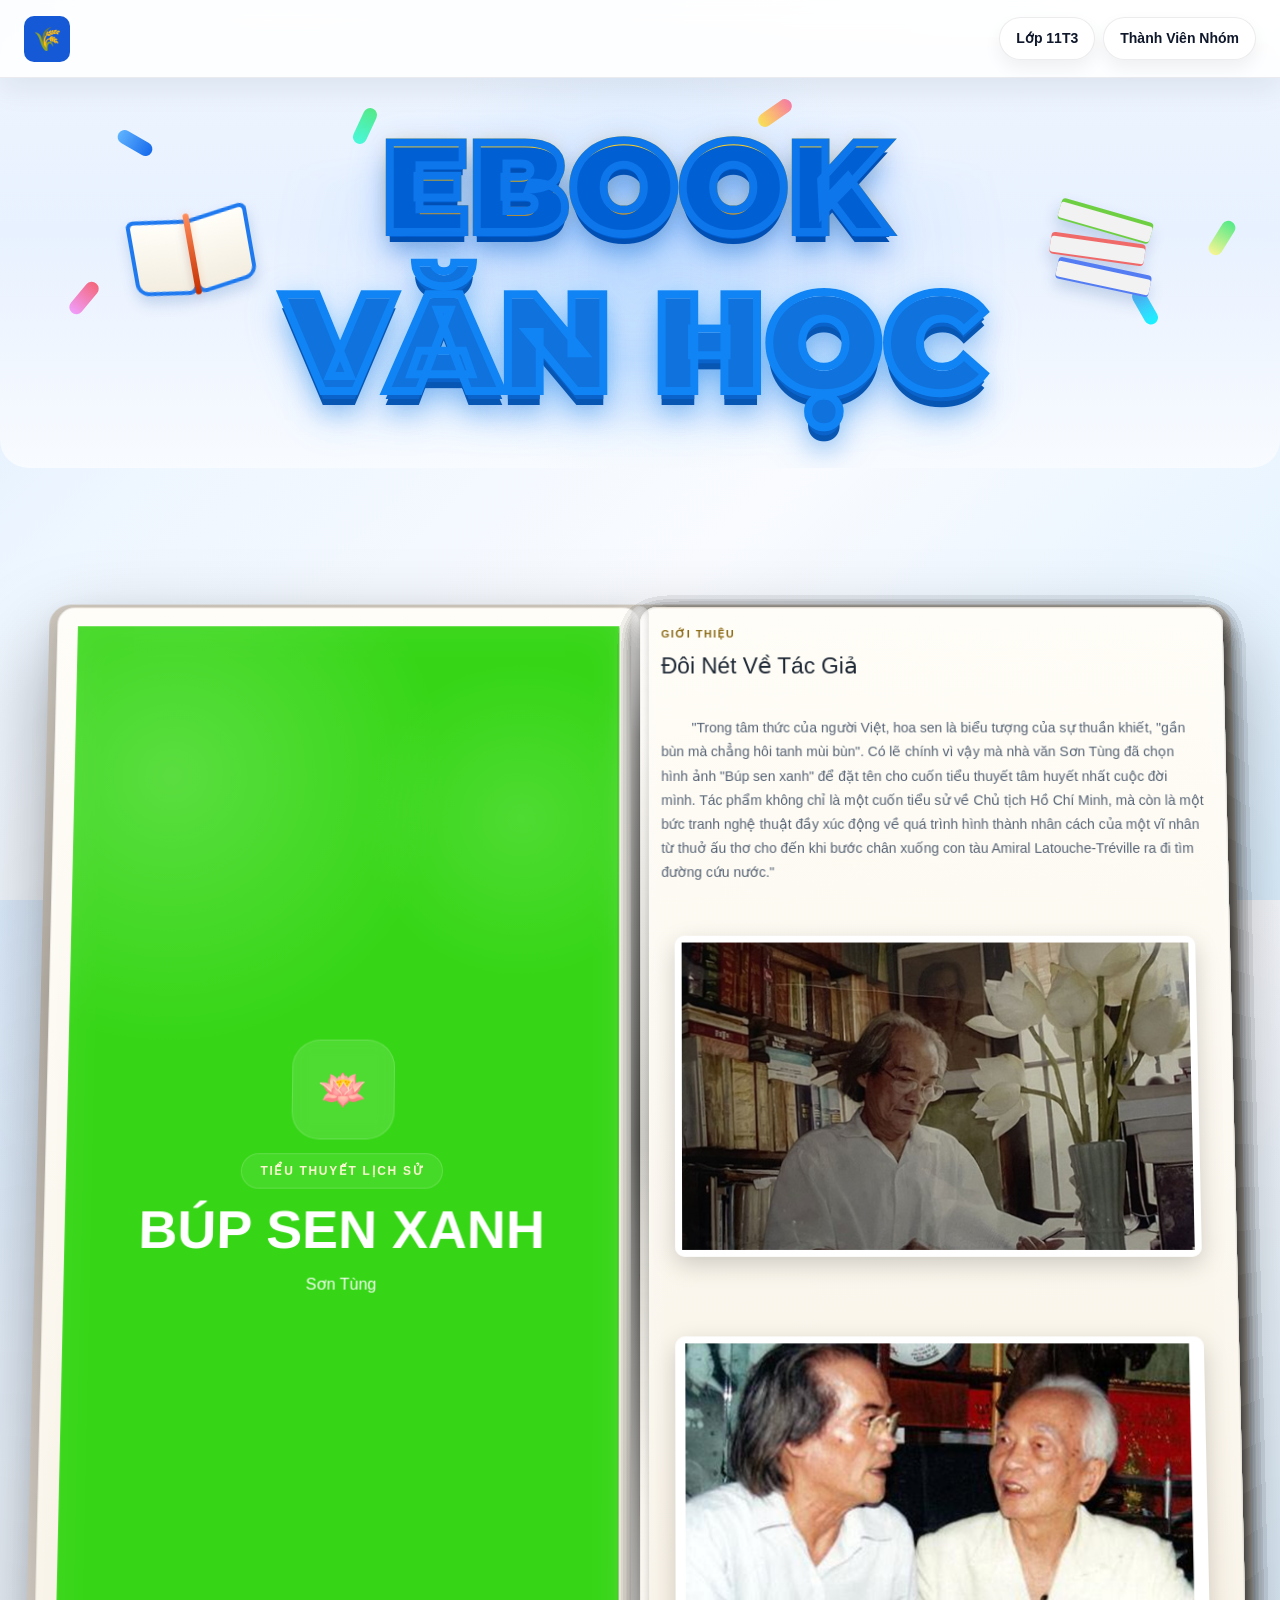
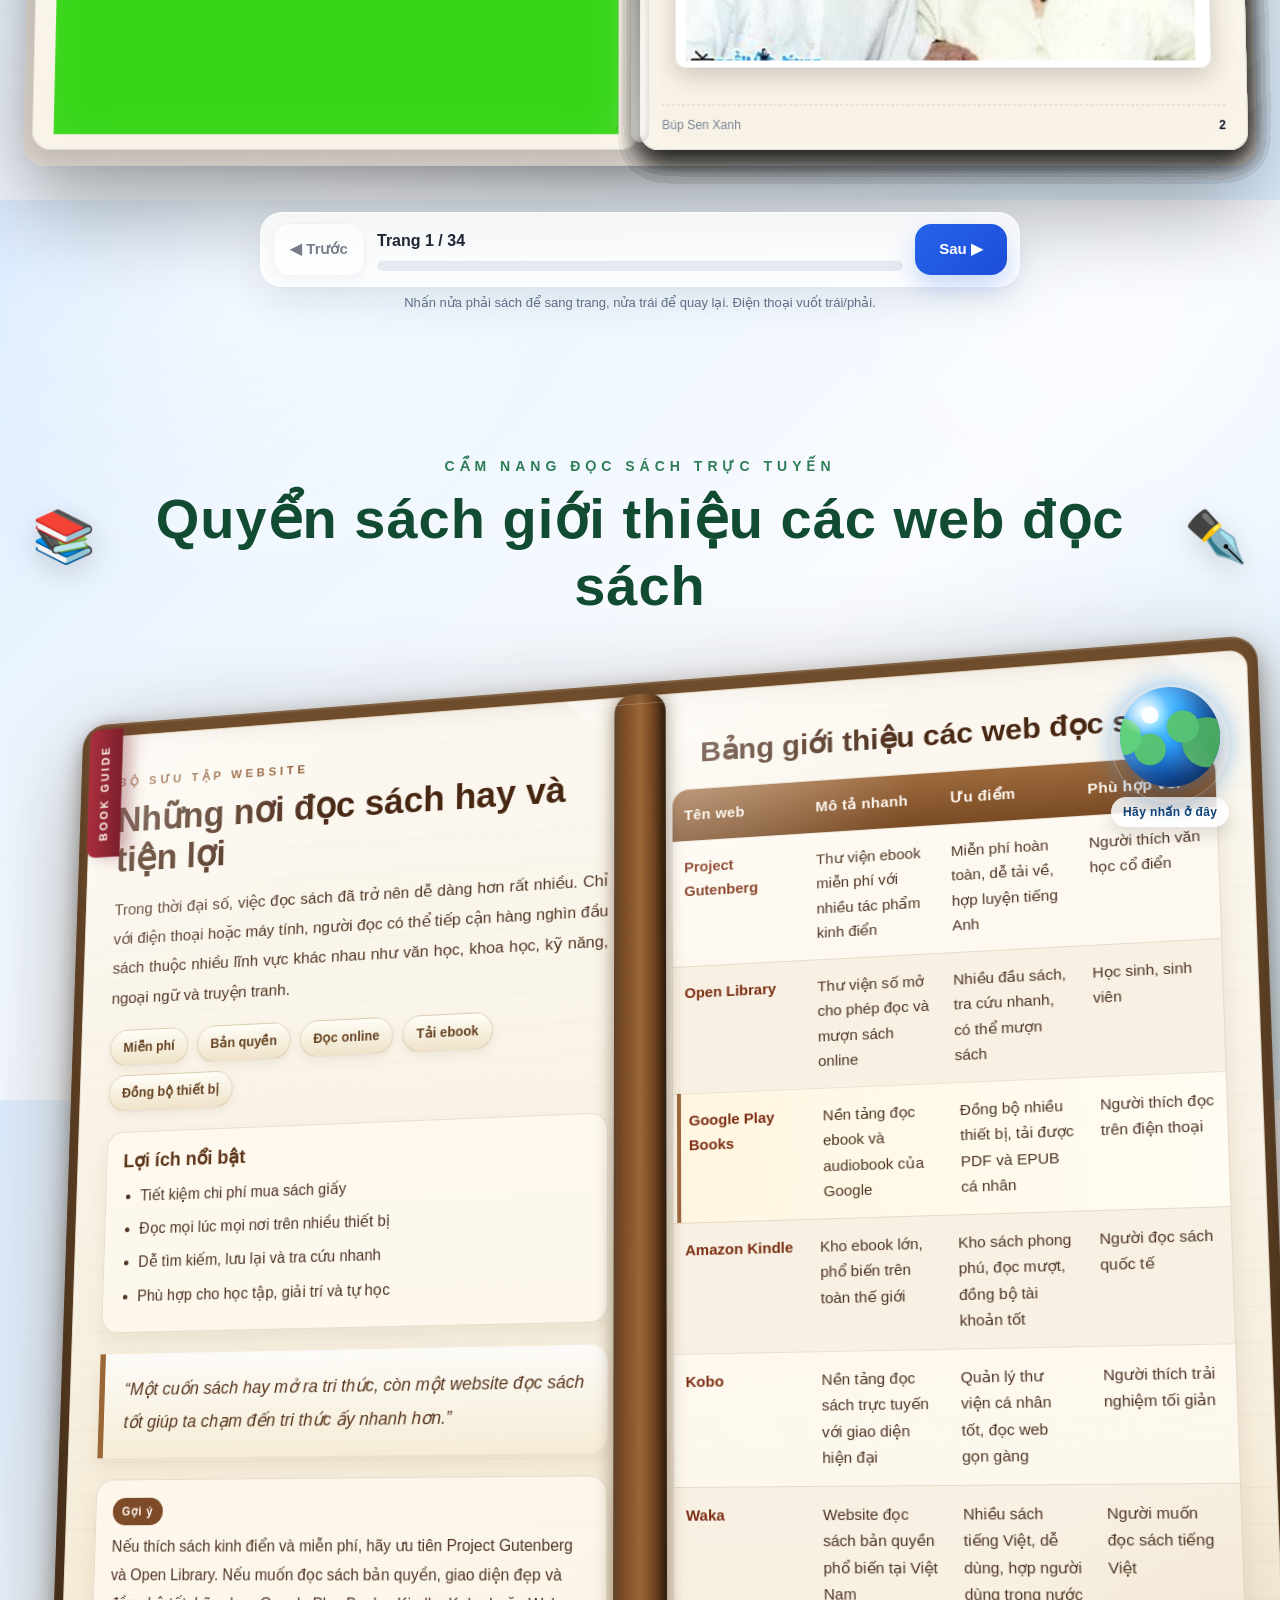
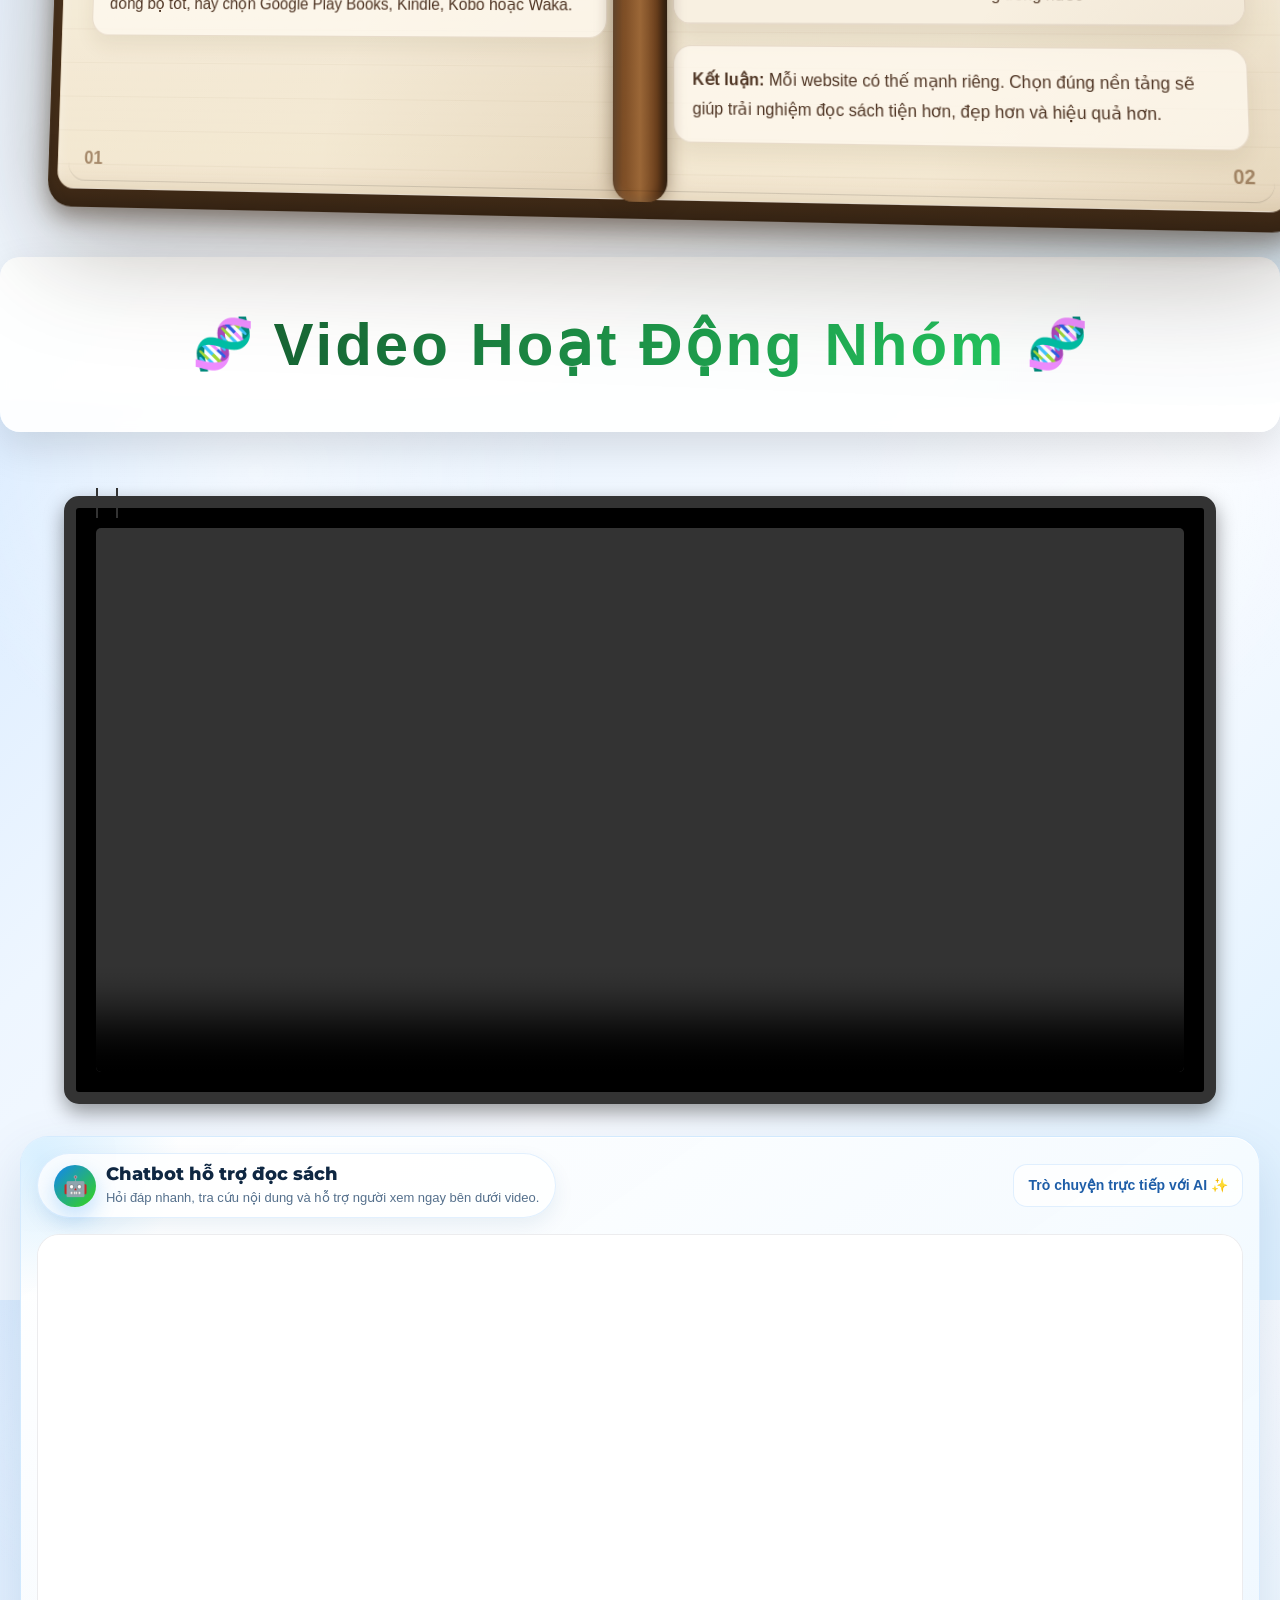
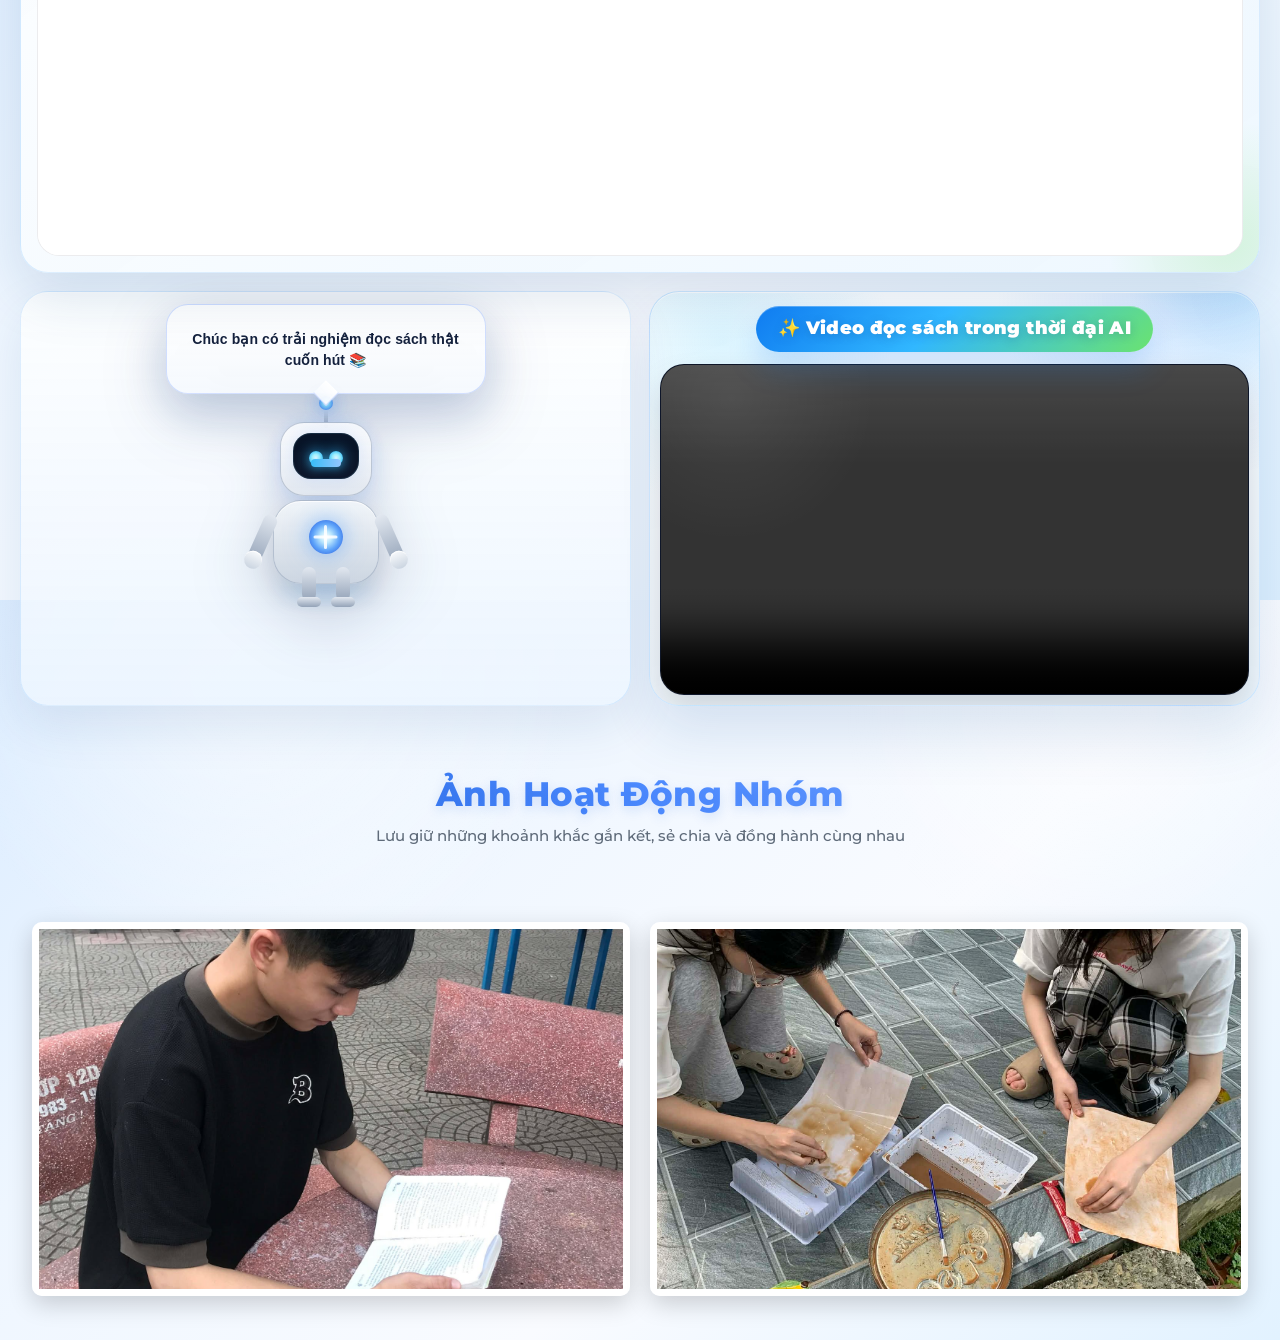
==== commit e396698d: "lc" ====
--- a/index.html
+++ b/index.html
@@ -3340,10 +3340,12 @@
       </p>
       <div class="anhnhom">
         <div class="slider">
-          <img src="/imgalbum/bacho1.jpg" class="slide active">
-        </div>
-        <div class="slider">
-          <img src="/imgalbum/23.jpg" class="slide active">
+          <img src="/imgalbum/nvp/1.webp" class="slide active">
+          <img src="/imgalbum/nvp/4.jpg" class="slide">
+        </div>
+        <div class="slider">
+          <img src="/imgalbum/nvp/2.jpg" class="slide active">
+          <img src="/imgalbum/nvp/3.jpeg" class="slide">
         </div>
       </div>
       <div class="page-footer"><span>Búp Sen Xanh</span><span class="page-no"></span></div>
@@ -3761,6 +3763,24 @@
       </ul>
       👉 Bài học: Cần biết trân trọng cơ hội, cố gắng học tập và rèn luyện bản thân mỗi ngày.
       </p>
+      <div class="anhnhom">
+        <div class="slider">
+          <img src="/imgalbum/hocsinh/1.jpg" class="slide active">
+          <img src="/imgalbum/hocsinh/2.jpg" class="slide">
+          <img src="/imgalbum/hocsinh/3.jpg" class="slide">
+          <img src="/imgalbum/hocsinh/4.jpg" class="slide">
+          <img src="/imgalbum/hocsinh/5.jpg" class="slide">
+          <img src="/imgalbum/hocsinh/6.webp" class="slide">
+        </div>
+        <div class="slider">
+          <img src="/imgalbum/hocsinh/7.jpg" class="slide active">
+          <img src="/imgalbum/hocsinh/8.jpg" class="slide">
+          <img src="/imgalbum/hocsinh/9.jpg" class="slide">
+          <img src="/imgalbum/hocsinh/10.webp" class="slide">
+          <img src="/imgalbum/hocsinh/11.webp" class="slide">
+          <img src="/imgalbum/hocsinh/12.webp" class="slide">
+        </div>
+      </div>
       <div class="page-footer"><span>Búp Sen Xanh</span><span class="page-no"></span></div>
     </div>
 
@@ -3786,19 +3806,34 @@
         <li>Đều có mục tiêu rõ ràng và biết cách phấn đấu để đạt được chúng</li>
       </ul>
       👉 Ý nghĩa: Thành công không phụ thuộc hoàn cảnh, mà phụ thuộc vào sự cố gắng của mỗi người.
-
+      <br>
       </p>
+      <div class="anhnhom">
+        <div class="slider">
+          <img src="/imgalbum/hocsinh/vk1.webp" class="slide active">
+          <img src="/imgalbum/hocsinh/vk2.jpg" class="slide">
+          <img src="/imgalbum/hocsinh/vk3.webp" class="slide">
+          <img src="/imgalbum/hocsinh/vk4.jpg" class="slide">
+        </div>
+        <div class="slider">
+          <img src="/imgalbum/hocsinh/vk6.jpg" class="slide active">
+          <img src="/imgalbum/hocsinh/vk7.jpg" class="slide">
+          <img src="/imgalbum/hocsinh/vk8.jpg" class="slide">
+        </div>
+      </div>
       <div class="page-footer"><span>Búp Sen Xanh</span><span class="page-no"></span></div>
     </div>
 
     <!-- Trang 30: Chương III - Phần 4 -->
     <div class="page-content-static">
-      <div class="chapter-kicker">Giá Trị Nội Dung và Nghệ Thuật</div>
+      <div class="chapter-kicker">Giá Trị Nội Dung Và Nghệ Thuật</div>
       <div class="title-flex">
         <h3 class="chapter-title">
-          Khắc họa chân thực và cảm động tuổi thơ của Nguyễn Sinh Cung (Bác Hồ)
+          Giá Trị Nội Dung
         </h3>
         <span class="sub-inline">
+          <strong>Khắc họa chân thực và cảm động tuổi thơ của Nguyễn Sinh Cung (Bác Hồ)</strong>
+          <br>
           <strong>Thể hiện:</strong>
         </span>
       </div>
@@ -3817,13 +3852,31 @@
           <li>Phải biết vượt qua khó khăn để theo đuổi ước mơ</li>
         </ul>
         👉 Ý nghĩa: Giúp người đọc hiểu hơn về quá trình hình thành nhân cách vĩ đại của Bác Hồ và rút ra bài học cho bản thân.
+        </p>
+        <div class="anhnhom">
+          <div class="slider">
+            <img src="/imgalbum/chame/1.jpg" class="slide active">
+            <img src="/imgalbum/chame/2.jpg" class="slide">
+            <img src="/imgalbum/chame/3.jpg" class="slide">
+            <img src="/imgalbum/chame/4.jpg" class="slide">
+            <img src="/imgalbum/chame/5.jpg" class="slide">
+            <img src="/imgalbum/chame/6.webp" class="slide">
+          </div>
+          <div class="slider">
+            <img src="/imgalbum/chame/7.webp" class="slide active">
+            <img src="/imgalbum/chame/8.jpg" class="slide">
+            <img src="/imgalbum/chame/5.jpg" class="slide">
+            <img src="/imgalbum/chame/2.jpg" class="slide">
+            <img src="/imgalbum/chame/1.jpg" class="slide">
+            <img src="/imgalbum/chame/3.jpg" class="slide">
+          </div>
+        </div>
         <div class="page-footer"><span>Búp Sen Xanh</span><span class="page-no"></span></div>
-        </p>
-    </div>
+      </div>
 
     <!-- Trang 31: Chương III - Phần 5 -->
     <div class="page-content-static">
-      <div class="chapter-kicker">Giá Trị Nghệ Thuật</div>
+      <div class="chapter-kicker">Giá Trị Nội Dung Và Nghệ Thuật</div>
       <h3 class="chapter-title">Giá trị nghệ thuật</h3>
       <p class="lead" style="margin-bottom: 2%;">
         Lối kể chuyện nhẹ nhàng, giàu cảm xúc
